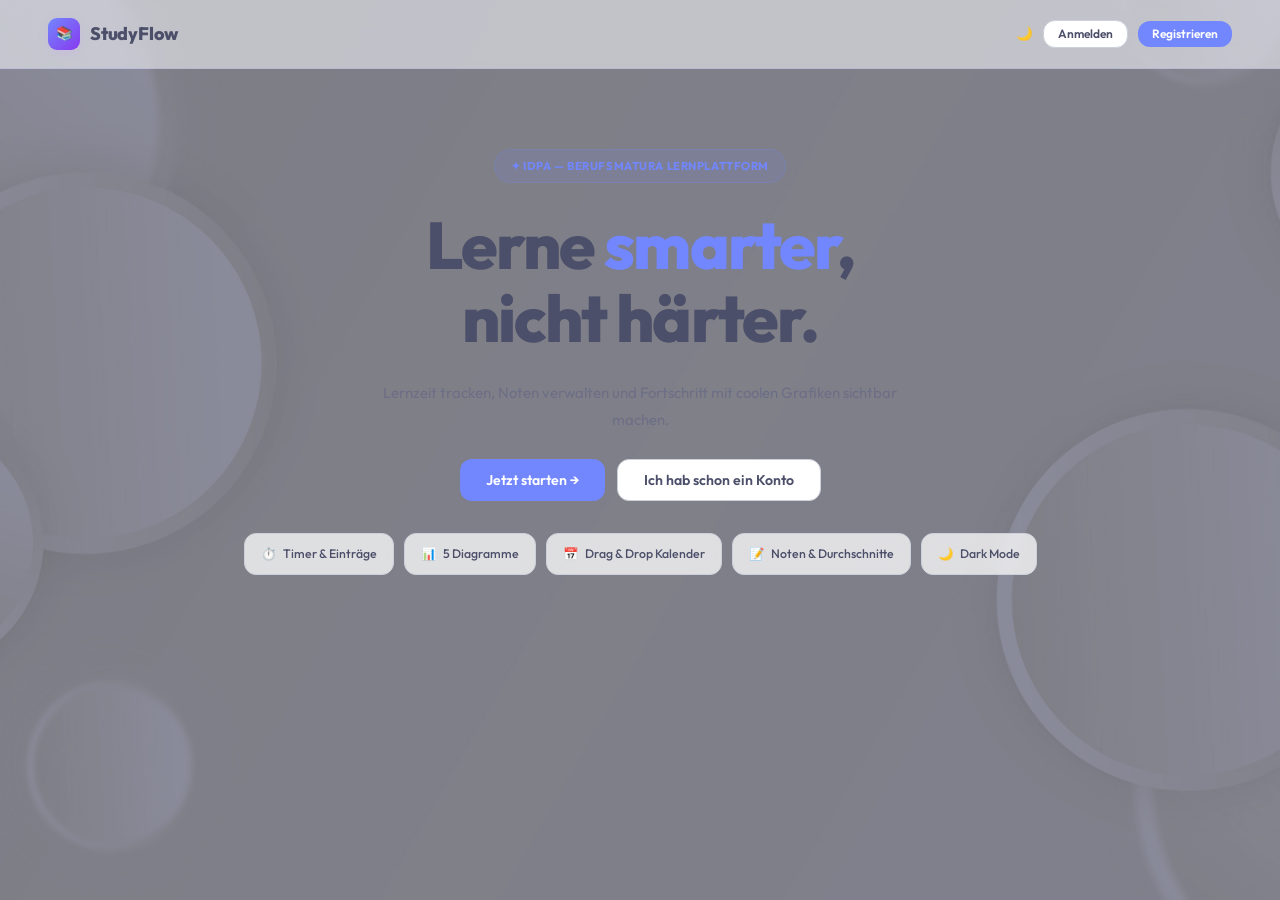
==== templates/index.html @ fdc11c42 "added new version V4" ====
<!DOCTYPE html>
<html lang="de" data-theme="light">
<head>
  <meta charset="UTF-8">
  <meta name="viewport" content="width=device-width,initial-scale=1">
  <title>StudyFlow</title>
  <link rel="preconnect" href="https://fonts.googleapis.com">
  <link href="https://fonts.googleapis.com/css2?family=Outfit:wght@300;400;500;600;700;800;900&display=swap" rel="stylesheet">
  <link rel="stylesheet" href="/static/css/style.css">
  <script src="https://cdn.jsdelivr.net/npm/chart.js@4.4.0/dist/chart.umd.min.js"></script>
</head>
<body>

<!-- ══ MODALS ═══════════════════════════════════════════════════════════════ -->
<div class="overlay" id="modal-login" onclick="closeModalOutside(event,'modal-login')">
  <div class="modal modal-sm">
    <h2>👋 Willkommen zurück</h2><p class="modal-sub">Melde dich an um weiterzumachen</p>
    <div class="fg"><label class="flbl">Benutzername</label><input class="fi" id="login-user" type="text" placeholder="admin" autocomplete="username"></div>
    <div class="fg"><label class="flbl">Passwort</label><input class="fi" id="login-pw" type="password" placeholder="••••••••" autocomplete="current-password"></div>
    <div id="login-err" class="ferr" style="display:none"></div>
    <div class="modal-foot">
      <button class="btn btn-p" onclick="doLogin()">Anmelden</button>
      <button class="btn btn-s" onclick="closeModal('login');openModal('register')">Registrieren</button>
    </div>
  </div>
</div>

<div class="overlay" id="modal-register" onclick="closeModalOutside(event,'modal-register')">
  <div class="modal modal-sm">
    <h2>🎉 Konto erstellen</h2><p class="modal-sub">Kostenlos registrieren und loslegen</p>
    <div class="fg"><label class="flbl">Benutzername *</label><input class="fi" id="reg-user" type="text" placeholder="Dein Benutzername"></div>
    <div class="fg"><label class="flbl">E-Mail (optional)</label><input class="fi" id="reg-email" type="email" placeholder="name@beispiel.ch"></div>
    <div class="fg"><label class="flbl">Passwort *</label><input class="fi" id="reg-pw" type="password" placeholder="Min. 6 Zeichen"></div>
    <div id="reg-err" class="ferr" style="display:none"></div>
    <div class="modal-foot">
      <button class="btn btn-p" onclick="doRegister()">Konto erstellen</button>
      <button class="btn btn-s" onclick="closeModal('register');openModal('login')">Anmelden</button>
    </div>
  </div>
</div>

<div class="overlay" id="modal-note" onclick="closeModalOutside(event,'modal-note')">
  <div class="modal">
    <h2 id="modal-note-title">📝 Note hinzufügen</h2><p class="modal-sub">Trage eine Note in dein Fach ein</p>
    <input type="hidden" id="note-edit-id">
    <div class="fg"><label class="flbl">Fach</label><select class="fi" id="note-fach"></select></div>
    <div class="frow">
      <div class="fg"><label class="flbl">Note</label><input class="fi" id="note-val" type="number" min="1" max="6" step="0.25" placeholder="5.5"></div>
      <div class="fg"><label class="flbl">Semester</label>
        <select class="fi" id="note-sem">
          <option value="1">Semester 1</option><option value="2">Semester 2</option>
          <option value="3">Semester 3</option><option value="4">Semester 4</option>
        </select>
      </div>
    </div>
    <div class="fg"><label class="flbl">Titel / Thema</label><input class="fi" id="note-titel" type="text" placeholder="z.B. Prüfung Vektoren"></div>
    <div class="fg"><label class="flbl">Datum</label><input class="fi" id="note-datum" type="date"></div>
    <div class="modal-foot"><button class="btn btn-p" onclick="saveNote()">Speichern</button><button class="btn btn-s" onclick="closeModal('note')">Abbrechen</button></div>
  </div>
</div>

<div class="overlay" id="modal-lernen" onclick="closeModalOutside(event,'modal-lernen')">
  <div class="modal modal-lg">
    <h2 id="lernen-modal-title">📚 Lerneintrag</h2><p class="modal-sub">Füge eine Lerneinheit hinzu</p>
    <input type="hidden" id="lernen-edit-id">
    <div class="frow">
      <div class="fg"><label class="flbl">Fach *</label><select class="fi" id="lernen-fach" onchange="loadThemenLernen()"></select></div>
      <div class="fg"><label class="flbl">Methode</label><select class="fi" id="lernen-methode"></select></div>
    </div>
    <div class="fg"><label class="flbl">Thema wählen</label>
      <select class="fi" id="lernen-thema-sel" onchange="applyThemaLernen()"><option value="">— Thema auswählen —</option></select>
    </div>
    <div class="fg"><label class="flbl">Titel *</label><input class="fi" id="lernen-titel" type="text" placeholder="Was hast du gemacht?"></div>
    <div class="fg"><label class="flbl">Beschreibung</label><textarea class="fi" id="lernen-desc" placeholder="Optionale Notizen..."></textarea></div>
    <div class="frow">
      <div class="fg"><label class="flbl">Dauer (Min) *</label><input class="fi" id="lernen-dauer" type="number" min="1" placeholder="45"></div>
      <div class="fg"><label class="flbl">Datum</label><input class="fi" id="lernen-datum" type="date"></div>
    </div>
    <div class="modal-foot"><button class="btn btn-p" onclick="saveLerneintrag()">Speichern</button><button class="btn btn-s" onclick="closeModal('lernen')">Abbrechen</button></div>
  </div>
</div>

<div class="overlay" id="modal-themen" onclick="closeModalOutside(event,'modal-themen')">
  <div class="modal">
    <h2>📋 Themen verwalten</h2><p class="modal-sub">Themen pro Fach hinzufügen und verwalten</p>
    <div class="fg"><label class="flbl">Fach</label><select class="fi" id="thema-fach" onchange="renderThemenList()"></select></div>
    <div style="display:flex;gap:8px;margin-bottom:16px">
      <input class="fi" id="thema-name" placeholder="Neues Thema..." style="flex:1" onkeydown="if(event.key==='Enter')addThema()">
      <button class="btn btn-p btn-sm" onclick="addThema()">+ Hinzufügen</button>
    </div>
    <div id="themen-list" style="max-height:260px;overflow-y:auto"></div>
    <button class="btn btn-s" style="width:100%;margin-top:14px" onclick="closeModal('themen')">Schliessen</button>
  </div>
</div>

<div class="overlay" id="modal-fach" onclick="closeModalOutside(event,'modal-fach')">
  <div class="modal modal-sm">
    <h2>🎓 Fach hinzufügen</h2><p class="modal-sub">Neues Schulfach erstellen</p>
    <div class="fg"><label class="flbl">Fachname</label><input class="fi" id="new-fach-name" type="text" placeholder="z.B. Chemie" onkeydown="if(event.key==='Enter')saveFach()"></div>
    <div class="fg"><label class="flbl">Farbe</label><div class="cdots" id="fach-cdots"></div></div>
    <div class="modal-foot"><button class="btn btn-p" onclick="saveFach()">Hinzufügen</button><button class="btn btn-s" onclick="closeModal('fach')">Abbrechen</button></div>
  </div>
</div>

<div class="overlay" id="modal-methode" onclick="closeModalOutside(event,'modal-methode')">
  <div class="modal modal-lg">
    <h2>⚡ Eigene Methode</h2><p class="modal-sub">Füge deine persönliche Lernmethode hinzu</p>
    <div class="fg"><label class="flbl">Name</label><input class="fi" id="m-name" type="text" placeholder="z.B. Visualisierung"></div>
    <div class="fg">
      <label class="flbl">Icon auswählen</label>
      <div id="m-icon-grid" style="display:grid;grid-template-columns:repeat(8,1fr);gap:6px;margin-top:4px"></div>
      <input type="hidden" id="m-icon" value="💡">
    </div>
    <div class="fg"><label class="flbl">Beschreibung</label><textarea class="fi" id="m-desc" placeholder="Wie funktioniert diese Methode?"></textarea></div>
    <div class="fg"><label class="flbl">Empfehlung (Fächer)</label><input class="fi" id="m-empf" type="text" placeholder="z.B. Biologie, Geschichte"></div>
    <div class="modal-foot"><button class="btn btn-p" onclick="saveMethode()">Speichern</button><button class="btn btn-s" onclick="closeModal('methode')">Abbrechen</button></div>
  </div>
</div>

<div class="overlay" id="modal-event" onclick="closeModalOutside(event,'modal-event')">
  <div class="modal">
    <h2>📅 Termin planen</h2><p class="modal-sub">Plane eine Lerneinheit im Kalender</p>
    <div class="fg"><label class="flbl">Titel</label><input class="fi" id="event-titel" placeholder="z.B. Mathe lernen" onkeydown="if(event.key==='Enter')saveEvent()"></div>
    <div class="fg"><label class="flbl">Fach</label><select class="fi" id="event-fach"></select></div>
    <div class="frow">
      <div class="fg"><label class="flbl">Datum</label><input class="fi" id="event-datum" type="date"></div>
      <div class="fg"><label class="flbl">Uhrzeit</label><input class="fi" id="event-start" type="time"></div>
    </div>
    <div class="modal-foot"><button class="btn btn-p" onclick="saveEvent()">Planen</button><button class="btn btn-s" onclick="closeModal('event')">Abbrechen</button></div>
  </div>
</div>

<!-- Modal: Termin Detail / Löschen -->
<div class="overlay" id="modal-event-detail" onclick="closeModalOutside(event,'modal-event-detail')">
  <div class="modal modal-sm">
    <h2 id="ev-detail-title">📅 Termin</h2>
    <p class="modal-sub" id="ev-detail-info">–</p>
    <div class="modal-foot">
      <button class="btn btn-danger" onclick="delEventFromDetail()">🗑️ Löschen</button>
      <button class="btn btn-s" onclick="closeModal('event-detail')">Schliessen</button>
    </div>
  </div>
</div>

<!-- ══ LANDING ════════════════════════════════════════════════════════════════ -->
<div id="landing" style="display:flex">
  <nav class="land-nav">
    <div class="land-logo"><div class="logo-mark">📚</div>StudyFlow</div>
    <div class="land-actions">
      <button class="theme-btn" id="land-theme-btn" onclick="toggleTheme()">🌙</button>
      <button class="btn btn-s btn-sm" onclick="openModal('login')">Anmelden</button>
      <button class="btn btn-p btn-sm" onclick="openModal('register')">Registrieren</button>
    </div>
  </nav>
  <div class="hero">
    <div class="hero-eyebrow">✦ IDPA — Berufsmatura Lernplattform</div>
    <h1>Lerne <em>smarter</em>,<br>nicht härter.</h1>
    <p>Lernzeit tracken, Noten verwalten und Fortschritt mit coolen Grafiken sichtbar machen.</p>
    <div class="hero-btns">
      <button class="btn btn-p btn-lg" onclick="openModal('register')">Jetzt starten →</button>
      <button class="btn btn-s btn-lg" onclick="openModal('login')">Ich hab schon ein Konto</button>
    </div>
    <div class="feat-strip">
      <div class="feat-chip"><span>⏱️</span> Timer & Einträge</div>
      <div class="feat-chip"><span>📊</span> 5 Diagramme</div>
      <div class="feat-chip"><span>📅</span> Drag & Drop Kalender</div>
      <div class="feat-chip"><span>📝</span> Noten & Durchschnitte</div>
      <div class="feat-chip"><span>🌙</span> Dark Mode</div>
    </div>
  </div>
</div>

<!-- ══ APP ════════════════════════════════════════════════════════════════════ -->
<div id="app" style="display:none">
  <aside class="sidebar" id="sidebar">
    <div class="sidebar-inner">
      <div class="sidebar-logo"><div class="logo-mark">📚</div>StudyFlow</div>
      <nav class="sidebar-nav">
        <div class="nav-section-label">Haupt</div>
        <a class="nav-item" id="nv-dashboard" onclick="showPage('dashboard')"><div class="nav-icon">🏠</div>Übersicht</a>
        <a class="nav-item" id="nv-noten"     onclick="showPage('noten')"><div class="nav-icon">📝</div>Noten</a>
        <a class="nav-item" id="nv-lernen"    onclick="showPage('lernen')"><div class="nav-icon">⏱️</div>Lernen</a>
        <a class="nav-item" id="nv-kalender"  onclick="showPage('kalender')"><div class="nav-icon">📅</div>Planung</a>
        <div class="nav-section-label">Analyse</div>
        <a class="nav-item" id="nv-statistiken" onclick="showPage('statistiken')"><div class="nav-icon">📊</div>Statistiken</a>
        <a class="nav-item" id="nv-methoden"    onclick="showPage('methoden')"><div class="nav-icon">⚡</div>Lernmethoden</a>
        <div class="nav-section-label">Konto</div>
        <a class="nav-item" id="nv-einstellungen" onclick="showPage('einstellungen')"><div class="nav-icon">⚙️</div>Einstellungen</a>
      </nav>
      <div class="sidebar-footer">
        <div class="user-pill">
          <div class="user-av" id="sidebar-uav">A</div>
          <div><div class="user-name" id="sidebar-uname">Benutzer</div><div class="user-sub">Eingeloggt</div></div>
        </div>
        <a class="nav-item" onclick="doLogout()" style="cursor:pointer"><div class="nav-icon">👋</div>Abmelden</a>
      </div>
    </div>
  </aside>

  <main class="main-content">
    <div class="topbar">
      <div class="topbar-left">
        <button class="burger" onclick="toggleSidebar()"><span></span><span></span><span></span></button>
        <h1 class="topbar-title" id="topbar-title">Übersicht</h1>
      </div>
      <div class="topbar-right" id="topbar-actions"></div>
    </div>

    <!-- ── DASHBOARD ── -->
    <div class="page page-content" id="page-dashboard">
      <div class="grid-4" id="dash-stats" style="margin-bottom:24px">
        <div class="stat-card"><div class="stat-icon">⏱️</div><div class="stat-label">Lernzeit diese Woche</div><div class="stat-val">0h</div><div class="stat-sub">0 Minuten total</div></div>
        <div class="stat-card"><div class="stat-icon">🎓</div><div class="stat-label">Aktive Fächer</div><div class="stat-val">0</div><div class="stat-sub">Schuljahr 2025</div></div>
        <div class="stat-card"><div class="stat-icon">📝</div><div class="stat-label">Letzte Note</div><div class="stat-val">–</div><div class="stat-sub">Noch keine Noten</div></div>
        <div class="stat-card"><div class="stat-icon">⭐</div><div class="stat-label">Gesamtdurchschnitt</div><div class="stat-val">–</div><div class="stat-sub">Über alle Fächer</div></div>
      </div>
      <div class="grid-2" style="margin-bottom:24px">
        <div class="chart-card"><div class="chart-title">📚 Lernzeit pro Fach</div><div class="chart-sub">Gesamte Lernzeit in Stunden</div><div class="chart-wrap"><canvas id="ch-dash-fach"></canvas></div></div>
        <div class="chart-card"><div class="chart-title">📊 Notendurchschnitte</div><div class="chart-sub">Alle Fächer im Überblick</div><div class="chart-wrap"><canvas id="ch-dash-noten"></canvas></div></div>
      </div>
      <div class="sec-head">
        <div><div class="sec-title">Letzte Lerneinträge</div><div class="sec-sub">Deine letzten 5 Einträge</div></div>
        <button class="btn btn-s btn-sm" onclick="showPage('lernen')">Alle anzeigen →</button>
      </div>
      <div id="dash-eintraege"></div>
    </div>

    <!-- ── NOTEN ── -->
    <div class="page page-content" id="page-noten" style="display:none">
      <div id="noten-list"></div>
    </div>

    <!-- ── LERNEN ── -->
    <div class="page page-content" id="page-lernen" style="display:none">
      <div class="grid-2" style="margin-bottom:28px">
        <div>
          <div class="sec-title" style="margin-bottom:14px">⏱️ Lern-Timer</div>
          <div class="timer-card">
            <div class="timer-lbl">Aktuelle Sitzung</div>
            <div class="timer-ring-wrap">
              <svg width="190" height="190" viewBox="0 0 190 190"><circle class="ring-bg" cx="95" cy="95" r="80" stroke-width="10"/><circle class="ring-fill" id="ring-fill" cx="95" cy="95" r="80" stroke-width="10" stroke-dasharray="502.65" stroke-dashoffset="502.65"/></svg>
              <div class="timer-center"><div class="timer-time" id="timer-display">00:00:00</div><div class="timer-state" id="timer-state-lbl">Bereit</div></div>
            </div>
            <div class="timer-fach-lbl" id="timer-fach-lbl">Kein Fach gewählt</div>
            <div class="timer-btns">
              <button class="tbtn tbtn-start" id="timer-startstop" onclick="toggleTimer()">▶ Starten</button>
              <button class="tbtn tbtn-save" onclick="saveTimerEntry()">💾 Speichern</button>
              <button class="tbtn tbtn-reset" onclick="resetTimer()">↺ Reset</button>
            </div>
          </div>
          <div style="margin-top:14px">
            <div class="fg"><label class="flbl">Fach für Timer</label><select class="fi" id="timer-fach" onchange="updateTimerFachLabel()"></select></div>
          </div>
        </div>
        <div>
          <div class="sec-title" style="margin-bottom:14px">📝 Schnelleintrag</div>
          <div class="card" style="padding:22px">
            <div class="fg"><label class="flbl">Fach *</label><select class="fi" id="quick-fach" onchange="loadThemenQuick()"></select></div>
            <div class="fg"><label class="flbl">Thema</label><select class="fi" id="quick-thema" onchange="applyThemaQuick()"><option value="">— Thema auswählen —</option></select></div>
            <div class="fg"><label class="flbl">Titel *</label><input class="fi" id="quick-titel" placeholder="Was hast du gelernt?"></div>
            <div class="frow">
              <div class="fg"><label class="flbl">Minuten *</label><input class="fi" id="quick-dauer" type="number" min="1" placeholder="45"></div>
              <div class="fg"><label class="flbl">Datum</label><input class="fi" id="quick-datum" type="date"></div>
            </div>
            <button class="btn btn-p" style="width:100%" onclick="quickSave()">✓ Eintrag speichern</button>
          </div>
        </div>
      </div>
      <div class="sec-head">
        <div><div class="sec-title">Alle Lerneinträge</div><div class="sec-sub" id="lernen-count"></div></div>
      </div>
      <div id="lernen-list"></div>
    </div>

    <!-- ── KALENDER ── -->
    <div class="page page-content" id="page-kalender" style="display:none">
      <div class="cal-wrap">
        <div class="cal-nav">
          <div class="cal-nav-l">
            <button class="btn btn-s btn-sm" style="padding:7px 10px" onclick="calPrev()">◀</button>
            <button class="btn btn-s btn-sm" style="padding:7px 10px" onclick="calNext()">▶</button>
            <button class="btn btn-s btn-sm" onclick="calToday()">Heute</button>
          </div>
          <div class="cal-title" id="cal-title">–</div>
          <div class="cal-nav-r">
            <div class="view-toggle">
              <button class="view-btn active" id="vbtn-monat" onclick="setCalView('monat')">Monat</button>
              <button class="view-btn" id="vbtn-woche" onclick="setCalView('woche')">Woche</button>
            </div>
          </div>
        </div>
        <div class="cal-head">
          <div class="cal-dow">Mo</div><div class="cal-dow">Di</div><div class="cal-dow">Mi</div>
          <div class="cal-dow">Do</div><div class="cal-dow">Fr</div><div class="cal-dow">Sa</div><div class="cal-dow">So</div>
        </div>
        <div class="cal-body" id="cal-body"></div>
      </div>
      <div style="margin-top:24px">
        <div class="sec-head"><div><div class="sec-title">📌 Kommende Termine</div><div class="sec-sub">Geplante Lerneinheiten</div></div></div>
        <div id="upcoming-events"></div>
      </div>
    </div>

    <!-- ── STATISTIKEN ── -->
    <div class="page page-content" id="page-statistiken" style="display:none">
      <div class="grid-2" style="margin-bottom:20px">
        <div class="chart-card"><div class="chart-title">📚 Lernzeit pro Fach</div><div class="chart-sub">Gesamte Stunden je Fach</div><div class="chart-wrap chart-wrap-lg"><canvas id="ch-stat-fach"></canvas></div></div>
        <div class="chart-card"><div class="chart-title">⚡ Lernzeit pro Methode</div><div class="chart-sub">Welche Methode nutzt du am meisten?</div><div class="chart-wrap"><canvas id="ch-stat-meth"></canvas></div></div>
      </div>
      <div class="grid-2" style="margin-bottom:20px">
        <div class="chart-card"><div class="chart-title">📈 Note vs. Lernmethode</div><div class="chart-sub">Welche Methode bringt die besten Noten?</div><div class="chart-wrap"><canvas id="ch-note-meth"></canvas></div></div>
        <div class="chart-card"><div class="chart-title">🗓️ Lernverlauf (30 Tage)</div><div class="chart-sub">Tägliche Lernminuten</div><div class="chart-wrap chart-wrap-lg"><canvas id="ch-verlauf"></canvas></div></div>
      </div>
      <div class="chart-card"><div class="chart-title">🎯 Lernzeit & Noten Radar</div><div class="chart-sub">Vergleich aller Fächer auf einen Blick</div><div class="chart-wrap chart-wrap-lg" style="max-width:520px;margin:0 auto"><canvas id="ch-radar"></canvas></div></div>
    </div>

    <!-- ── METHODEN ── -->
    <div class="page page-content" id="page-methoden" style="display:none">
      <div class="grid-auto" id="methoden-grid"></div>
    </div>

    <!-- ── EINSTELLUNGEN ── -->
    <div class="page page-content" id="page-einstellungen" style="display:none">
      <div class="settings-wrap">
        <div class="settings-sec">
          <div class="settings-sec-lbl">Profil</div>
          <div class="settings-row">
            <div style="display:flex;align-items:center;gap:16px">
              <div style="position:relative">
                <div id="profile-pic" style="width:64px;height:64px;border-radius:16px;background:linear-gradient(135deg,var(--accent),#7c3aed);display:flex;align-items:center;justify-content:center;font-size:1.6rem;font-weight:800;color:#fff;overflow:hidden;cursor:pointer;flex-shrink:0" onclick="document.getElementById('pic-input').click()">
                  <span id="profile-initials">?</span>
                  <img id="profile-img" style="display:none;width:100%;height:100%;object-fit:cover;position:absolute;inset:0" src="">
                </div>
                <input type="file" id="pic-input" accept="image/*" style="display:none" onchange="uploadProfilePic(event)">
                <div style="position:absolute;bottom:-4px;right:-4px;width:20px;height:20px;border-radius:50%;background:var(--accent);display:flex;align-items:center;justify-content:center;font-size:.65rem;color:#fff;cursor:pointer;border:2px solid var(--surface)" onclick="document.getElementById('pic-input').click()">✎</div>
              </div>
              <div><div class="settings-lbl" id="settings-uname">–</div><div class="settings-sub">Klicke auf das Bild um es zu ändern</div></div>
            </div>
            <button class="btn btn-s btn-xs" onclick="removeProfilePic()">Entfernen</button>
          </div>
        </div>
        <div class="settings-sec">
          <div class="settings-sec-lbl">Darstellung</div>
          <div class="settings-row">
            <div><div class="settings-lbl">Dark Mode</div><div class="settings-sub">Dunkles Design aktivieren</div></div>
            <label class="toggle"><input type="checkbox" id="toggle-dark" onchange="toggleTheme()"><span class="toggle-slider"></span></label>
          </div>
        </div>
        <div class="settings-sec">
          <div class="settings-sec-lbl">Fächer verwalten</div>
          <div id="settings-faecher"></div>
          <button class="btn btn-s btn-sm" style="margin-top:10px" onclick="openAddFach()">+ Neues Fach hinzufügen</button>
        </div>
        <div class="settings-sec">
          <div class="settings-sec-lbl">Themen verwalten</div>
          <div style="display:flex;gap:8px;margin-bottom:12px">
            <select class="fi" id="settings-thema-fach" onchange="renderSettingsThemen()" style="flex:1;padding:8px 12px"></select>
          </div>
          <div id="settings-themen" style="margin-bottom:12px"></div>
          <div style="display:flex;gap:8px">
            <input class="fi" id="settings-thema-new" placeholder="Neues Thema..." style="flex:1;padding:8px 12px" onkeydown="if(event.key==='Enter')settingsAddThema()">
            <button class="btn btn-p btn-sm" onclick="settingsAddThema()">+ Hinzufügen</button>
          </div>
        </div>
        <div class="settings-sec">
          <div class="settings-sec-lbl">Konto</div>
          <div class="settings-row">
            <div><div class="settings-lbl">Abmelden</div><div class="settings-sub">Von diesem Gerät abmelden</div></div>
            <button class="btn btn-danger btn-sm" onclick="doLogout()">Abmelden</button>
          </div>
        </div>
      </div>
    </div>

  </main>
</div>

<div class="toast-wrap" id="toast-wrap"></div>

<script>
/* ═══════════════════════════════════════════════════════
   StudyFlow v3 — Inline SPA JavaScript
═══════════════════════════════════════════════════════ */

const SF = {
  user: null, faecher: [], noten: [], methoden: [],
  eintraege: [], themen: [], kalender: [],
  charts: {}, selColor: '#EF4444', curPage: 'dashboard',
};

const PAGE_TITLES = { dashboard:'Übersicht', noten:'Noten', lernen:'Lernen', kalender:'Planung', statistiken:'Statistiken', methoden:'Lernmethoden', einstellungen:'Einstellungen' };
const PAGE_ACTIONS = {
  noten: `<button class="btn btn-s btn-sm" onclick="openAddFach()">+ Fach</button><button class="btn btn-p btn-sm" onclick="openAddNote()">+ Note</button>`,
  lernen: `<button class="btn btn-s btn-sm" onclick="openThemenModal()">📋 Themen</button><button class="btn btn-p btn-sm" onclick="openAddLernen()">+ Eintrag</button>`,
  kalender: `<button class="btn btn-p btn-sm" onclick="openAddEvent()">+ Termin</button>`,
  methoden: `<button class="btn btn-p btn-sm" onclick="openMethodeModal()">+ Eigene Methode</button>`,
};

/* ── API ──────────────────────────────────────────────── */
async function api(method, path, data) {
  const o = { method, credentials:'include', headers:{'Content-Type':'application/json'} };
  if (data) o.body = JSON.stringify(data);
  try { const r = await fetch('/api'+path, o); return r.json(); } catch { return {}; }
}

/* ── INIT ─────────────────────────────────────────────── */
async function init() {
  applyTheme();
  buildColorDots();
  document.getElementById('login-pw').addEventListener('keydown', e => { if(e.key==='Enter') doLogin(); });
  document.getElementById('reg-pw').addEventListener('keydown', e => { if(e.key==='Enter') doRegister(); });

  const me = await api('GET', '/me');
  if (!me.logged_in) {
    showLanding();
  } else {
    SF.user = me;
    setUserUI();
    await loadAll();
    showApp();
    showPage('dashboard');
  }
}

function showLanding() {
  document.getElementById('landing').style.display = 'flex';
  document.getElementById('app').style.display = 'none';
}
function showApp() {
  document.getElementById('landing').style.display = 'none';
  document.getElementById('app').style.display = 'flex';
}
function setUserUI() {
  const u = SF.user?.username || '';
  const savedPic = localStorage.getItem('sf-pic');
  const av = document.getElementById('sidebar-uav');
  if (av) { av.innerHTML = savedPic ? `<img src="${savedPic}" style="width:100%;height:100%;object-fit:cover;border-radius:9px">` : u[0]?.toUpperCase() || '?'; }
  const un = document.getElementById('sidebar-uname'); if(un) un.textContent = u;
  const su = document.getElementById('settings-uname'); if(su) su.textContent = u;
  const pi = document.getElementById('profile-initials'); if(pi) pi.textContent = u[0]?.toUpperCase() || '?';
  const pimg = document.getElementById('profile-img');
  if (pimg && savedPic) { pimg.src = savedPic; pimg.style.display = 'block'; if(pi) pi.style.display = 'none'; }
  const td = document.getElementById('toggle-dark'); if(td) td.checked = localStorage.getItem('sf-dark')==='1';
}

async function loadAll() {
  const [f,n,m,l,t,k] = await Promise.all([
    api('GET','/faecher'), api('GET','/noten'), api('GET','/lernmethoden'),
    api('GET','/lerneintraege'), api('GET','/themen'), api('GET','/kalender')
  ]);
  SF.faecher   = Array.isArray(f)?f:[];
  SF.noten     = Array.isArray(n)?n:[];
  SF.methoden  = Array.isArray(m)?m:[];
  SF.eintraege = Array.isArray(l)?l:[];
  SF.themen    = Array.isArray(t)?t:[];
  SF.kalender  = Array.isArray(k)?k:[];
  fillFachDrops(); fillMethodeDrops();
  fillSettingsThemaFach();
}

/* ── LOGIN / REGISTER / LOGOUT ────────────────────────── */
async function doLogin() {
  const u = document.getElementById('login-user').value.trim();
  const p = document.getElementById('login-pw').value;
  const err = document.getElementById('login-err');
  if (!u||!p) { showErr(err,'Bitte beide Felder ausfüllen'); return; }
  const r = await api('POST', '/login', {username:u, password:p});
  if (r.success) {
    document.getElementById('login-user').value = '';
    document.getElementById('login-pw').value = '';
    if(err) err.style.display='none';
    SF.user = r;
    setUserUI();
    await loadAll();
    closeModal('login');
    showApp();
    showPage('dashboard');
    toast('👋 Willkommen zurück, '+u+'!', 'ok');
  } else { showErr(err, r.message||'Login fehlgeschlagen'); }
}

async function doRegister() {
  const u = document.getElementById('reg-user').value.trim();
  const e = document.getElementById('reg-email').value.trim();
  const p = document.getElementById('reg-pw').value;
  const err = document.getElementById('reg-err');
  if (!u||!p) { showErr(err,'Benutzername und Passwort erforderlich'); return; }
  if (p.length<6) { showErr(err,'Passwort muss mind. 6 Zeichen haben'); return; }
  const r = await api('POST', '/register', {username:u, email:e, password:p});
  if (r.success) {
    ['reg-user','reg-email','reg-pw'].forEach(id=>document.getElementById(id).value='');
    if(err) err.style.display='none';
    SF.user = r;
    setUserUI();
    await loadAll();
    closeModal('register');
    showApp();
    showPage('dashboard');
    toast('🎉 Willkommen, '+u+'! Deine Fächer sind bereit.', 'ok');
  } else { showErr(err, r.message||'Registrierung fehlgeschlagen'); }
}

async function doLogout() {
  await api('POST','/logout');
  SF.user=null; SF.faecher=[]; SF.noten=[]; SF.methoden=[];
  SF.eintraege=[]; SF.themen=[]; SF.kalender=[];
  Object.values(SF.charts).forEach(c=>{try{c.destroy();}catch{}});
  SF.charts={};
  showLanding();
}

/* ── PAGE NAVIGATION ──────────────────────────────────── */
function showPage(name) {
  document.querySelectorAll('.page').forEach(p => p.style.display='none');
  document.querySelectorAll('.nav-item').forEach(n => n.classList.remove('active'));
  const pg = document.getElementById('page-'+name);
  if (pg) pg.style.display='block';
  const nv = document.getElementById('nv-'+name);
  if (nv) nv.classList.add('active');
  document.getElementById('topbar-title').textContent = PAGE_TITLES[name]||name;
  const actions = document.getElementById('topbar-actions');
  actions.innerHTML = (PAGE_ACTIONS[name]||'') + '<button class="theme-btn" id="theme-btn" onclick="toggleTheme()">🌙</button>';
  applyTheme();
  SF.curPage = name;
  if (window.innerWidth<=900) closeSidebar();
  const renders = {
    dashboard: renderDashboard,
    noten: renderNoten,
    lernen: () => { renderLernen(); setTodayDates(); fillFachDrops(); fillMethodeDrops(); },
    kalender: () => { renderKalender(); },
    statistiken: renderStatistiken,
    methoden: renderMethoden,
    einstellungen: renderSettingsPage,
  };
  if (renders[name]) renders[name]();
}

/* ── THEME ────────────────────────────────────────────── */
function applyTheme() {
  const dark = localStorage.getItem('sf-dark')==='1';
  document.documentElement.setAttribute('data-theme', dark?'dark':'light');
  document.querySelectorAll('.theme-btn').forEach(b=>b.textContent=dark?'☀️':'🌙');
  const td = document.getElementById('toggle-dark'); if(td) td.checked=dark;
}
function toggleTheme() {
  const dark = localStorage.getItem('sf-dark')==='1';
  localStorage.setItem('sf-dark', dark?'0':'1');
  applyTheme();
  Object.values(SF.charts).forEach(c=>{try{c.destroy();}catch{}});
  SF.charts={};
  const renders={statistiken:renderStatistiken,dashboard:renderDashboard};
  if(renders[SF.curPage]) renders[SF.curPage]();
}

function toggleSidebar() { document.getElementById('sidebar').classList.toggle('open'); }
function closeSidebar() { document.getElementById('sidebar').classList.remove('open'); }

/* ── MODAL ────────────────────────────────────────────── */
function openModal(name) {
  const el = document.getElementById('modal-'+name);
  if (el) { el.classList.add('open'); setTimeout(()=>el.querySelector('input,select,textarea')?.focus(),100); }
}
function closeModal(name) {
  const el = document.getElementById('modal-'+name); if(el) el.classList.remove('open');
}
function closeModalOutside(e, name) { if(e.target===document.getElementById('modal-'+name)) closeModal(name); }

/* ── TOAST ────────────────────────────────────────────── */
function toast(msg, type='ok') {
  const w = document.getElementById('toast-wrap');
  const t = document.createElement('div'); t.className='toast '+type; t.textContent=msg;
  w.appendChild(t); setTimeout(()=>t.remove(),3200);
}

/* ── HELPERS ──────────────────────────────────────────── */
function showErr(el,msg){if(el){el.style.display='block';el.textContent=msg;}}
function fmtDate(d){if(!d)return'–';const p=d.split('-');return p[2]+'.'+p[1]+'.'+p[0];}
function fmtMin(m){if(!m)return'0 Min.';if(m<60)return m+' Min.';return Math.floor(m/60)+'h '+(m%60?(m%60)+'m':'');}
function getCS(v){return getComputedStyle(document.documentElement).getPropertyValue(v).trim();}
function setTodayDates(){const t=new Date().toISOString().split('T')[0];['note-datum','lernen-datum','quick-datum','event-datum'].forEach(id=>{const el=document.getElementById(id);if(el)el.value=t;});}
function destroyChart(id){if(SF.charts[id]){try{SF.charts[id].destroy();}catch{}delete SF.charts[id];}}
function emptyHTML(icon,title,sub){return`<div class="empty"><div class="empty-icon">${icon}</div><h3>${title}</h3><p>${sub}</p></div>`;}

function entryHTML(e, showActions) {
  const fach = SF.faecher.find(f=>f.id===e.fach_id)||{};
  const fname = e.fach_name||fach.name||'Unbekannt';
  const ffarbe = e.fach_farbe||fach.farbe||'#999';
  const meth = SF.methoden.find(m=>m.id===e.methode_id);
  const actions = showActions?`<div class="entry-actions"><button class="btn-icon" onclick="openEditLernen(${e.id})">✏️</button><button class="btn-icon" onclick="delEintrag(${e.id})">🗑️</button></div>`:'';
  return `<div class="entry-item"><div class="entry-dot" style="background:${ffarbe}"></div><div class="entry-info"><div class="entry-title">${e.titel}</div><div class="entry-meta">${fname} · ${fmtDate(e.datum)}${meth?' · '+meth.name:''}</div></div><div class="entry-dur">${fmtMin(e.dauer_minuten)}</div>${actions}</div>`;
}

/* ── CHART HELPERS ────────────────────────────────────── */
function chScale(){return{ticks:{color:getCS('--text2'),font:{family:'Outfit',weight:'600',size:11}},grid:{color:getCS('--border')}};}
function chOpts(label){return{responsive:true,plugins:{legend:{display:false},tooltip:{bodyFont:{family:'Outfit'},titleFont:{family:'Outfit',weight:'700'}}},scales:{x:chScale(),y:chScale()}};}

/* ── DROPDOWNS ────────────────────────────────────────── */
function fillFachDrops() {
  const opts = SF.faecher.map(f=>`<option value="${f.id}">${f.name}</option>`).join('');
  ['note-fach','lernen-fach','quick-fach','thema-fach','timer-fach'].forEach(id=>{
    const el=document.getElementById(id); if(el) el.innerHTML=opts||'<option value="">— Kein Fach —</option>';
  });
  const ef=document.getElementById('event-fach');
  if(ef) ef.innerHTML='<option value="">Kein Fach</option>'+opts;
}
function fillMethodeDrops(){
  const el=document.getElementById('lernen-methode');
  if(el) el.innerHTML='<option value="">— Methode —</option>'+SF.methoden.map(m=>`<option value="${m.id}">${m.name}</option>`).join('');
}
function fillSettingsThemaFach(){
  const sel=document.getElementById('settings-thema-fach');
  if(!sel||!SF.faecher.length) return;
  sel.innerHTML=SF.faecher.map(f=>`<option value="${f.id}">${f.name}</option>`).join('');
  renderSettingsThemen();
}

/* ── FACH ─────────────────────────────────────────────── */
const PRESET_COLORS=['#EF4444','#3B82F6','#10B981','#F59E0B','#8B5CF6','#EC4899','#06B6D4','#84CC16','#F97316','#6366F1'];
function buildColorDots(){
  const el=document.getElementById('fach-cdots'); if(!el) return;
  el.innerHTML=PRESET_COLORS.map(c=>`<div class="cdot${c===SF.selColor?' sel':''}" style="background:${c}" onclick="selColor('${c}')"></div>`).join('');
}
function selColor(c){
  SF.selColor=c;
  document.querySelectorAll('.cdot').forEach(d=>{
    const bg=d.style.backgroundColor;
    const hex=PRESET_COLORS.find(x=>{const tmp=document.createElement('div');tmp.style.background=x;document.body.appendChild(tmp);const res=getComputedStyle(tmp).backgroundColor;document.body.removeChild(tmp);return res===bg;});
    d.classList.toggle('sel',hex===c||d.style.background===c);
  });
}
function openAddFach(){buildColorDots();document.getElementById('new-fach-name').value='';openModal('fach');}
async function saveFach(){
  const name=document.getElementById('new-fach-name').value.trim();
  if(!name){toast('Bitte Fachname eingeben','err');return;}
  const r=await api('POST','/faecher',{name,farbe:SF.selColor});
  if(r.id){
    SF.faecher.push(r);fillFachDrops();fillSettingsThemaFach();
    document.getElementById('new-fach-name').value='';
    closeModal('fach');toast('✅ Fach "'+name+'" hinzugefügt','ok');
    if(SF.curPage==='noten') renderNoten();
    if(SF.curPage==='einstellungen') renderSettingsFaecher();
  }
}
async function delFach(fid){
  if(!confirm('Fach und alle zugehörigen Daten löschen?')) return;
  await api('DELETE','/faecher/'+fid);
  SF.faecher=SF.faecher.filter(f=>f.id!==fid);
  SF.noten=SF.noten.filter(n=>n.fach_id!==fid);
  SF.eintraege=SF.eintraege.filter(e=>e.fach_id!==fid);
  fillFachDrops();fillSettingsThemaFach();
  toast('Fach gelöscht','ok');
  if(SF.curPage==='noten') renderNoten();
  if(SF.curPage==='einstellungen') renderSettingsFaecher();
}

/* ── NOTEN ────────────────────────────────────────────── */
function renderNoten(){
  const el=document.getElementById('noten-list'); if(!el) return;
  if(!SF.faecher.length){el.innerHTML=emptyHTML('🎓','Keine Fächer','Gehe zu Einstellungen und füge dein erstes Fach hinzu.');return;}
  el.innerHTML=SF.faecher.map(fach=>{
    const fn=SF.noten.filter(n=>n.fach_id===fach.id);
    const avg=fn.length?(fn.reduce((s,n)=>s+n.note,0)/fn.length).toFixed(2):null;
    const ac=!avg?'avg-none':+avg>=5?'avg-good':+avg>=4?'avg-ok':'avg-bad';
    const rows=fn.length
      ?fn.map(n=>{const nc=n.note>=5?'nb-good':n.note>=4?'nb-ok':'nb-bad';return`<tr><td><div class="nb ${nc}">${n.note}</div></td><td>${n.titel||'–'}</td><td>${fmtDate(n.datum)}</td><td><span class="chip">Sem. ${n.semester||1}</span></td><td><div style="display:flex;gap:4px;justify-content:flex-end"><button class="btn-icon" onclick="openEditNote(${n.id})">✏️</button><button class="btn-icon" onclick="delNote(${n.id})">🗑️</button></div></td></tr>`;}).join('')
      :`<tr><td colspan="5" style="text-align:center;padding:28px 20px"><div style="color:var(--text3);font-size:.84rem">Noch keine Noten</div><button class="btn btn-p btn-sm" style="margin-top:10px" onclick="openAddNoteForFach(${fach.id})">+ Erste Note</button></td></tr>`;
    return`<div class="fach-card" id="fc-${fach.id}"><div class="fach-hd" onclick="toggleFach(${fach.id})"><div class="fach-hd-l"><div class="fach-bar" style="background:${fach.farbe}"></div><div><div class="fach-name">${fach.name}</div><div class="fach-cnt">${fn.length} Note${fn.length!==1?'n':''}</div></div><div class="avg ${ac}">⌀ ${avg||'–'}</div></div><span class="fach-chev">▶</span></div><div class="fach-body"><table class="notes-tbl"><thead><tr><th>Note</th><th>Titel</th><th>Datum</th><th>Semester</th><th style="text-align:right">Aktionen</th></tr></thead><tbody>${rows}</tbody></table><div class="fach-foot"><button class="btn btn-p btn-sm" onclick="openAddNoteForFach(${fach.id})">+ Note hinzufügen</button></div></div></div>`;
  }).join('');
}
function toggleFach(id){document.getElementById('fc-'+id)?.classList.toggle('open');}
function openAddNote(){document.getElementById('note-edit-id').value='';document.getElementById('modal-note-title').textContent='📝 Note hinzufügen';['note-val','note-titel'].forEach(id=>document.getElementById(id).value='');document.getElementById('note-datum').value=new Date().toISOString().split('T')[0];openModal('note');}
function openAddNoteForFach(fid){openAddNote();document.getElementById('note-fach').value=fid;}
function openEditNote(nid){
  const n=SF.noten.find(x=>x.id===nid); if(!n) return;
  document.getElementById('note-edit-id').value=nid;
  document.getElementById('modal-note-title').textContent='✏️ Note bearbeiten';
  document.getElementById('note-fach').value=n.fach_id;
  document.getElementById('note-val').value=n.note;
  document.getElementById('note-sem').value=n.semester||1;
  document.getElementById('note-titel').value=n.titel||'';
  document.getElementById('note-datum').value=n.datum;
  openModal('note');
}
async function saveNote(){
  const fid=+document.getElementById('note-fach').value;
  const val=+document.getElementById('note-val').value;
  const sem=document.getElementById('note-sem').value;
  const titel=document.getElementById('note-titel').value.trim();
  const datum=document.getElementById('note-datum').value;
  const eid=document.getElementById('note-edit-id').value;
  if(!fid||!val||!datum){toast('Fach, Note und Datum erforderlich','err');return;}
  if(val<1||val>6){toast('Note muss zwischen 1 und 6 sein','err');return;}
  let r;
  if(eid){r=await api('PUT','/noten/'+eid,{fach_id:fid,note:val,semester:sem,titel,datum});if(r.id)SF.noten=SF.noten.map(n=>n.id===+eid?r:n);}
  else{r=await api('POST','/noten',{fach_id:fid,note:val,semester:sem,titel,datum});if(r.id)SF.noten.push(r);}
  if(r.id){closeModal('note');toast(eid?'✅ Note aktualisiert':'✅ Note gespeichert','ok');renderNoten();}
  else toast('Fehler beim Speichern','err');
}
async function delNote(nid){
  if(!confirm('Note löschen?')) return;
  await api('DELETE','/noten/'+nid);
  SF.noten=SF.noten.filter(n=>n.id!==nid);
  toast('Note gelöscht','ok'); renderNoten();
}

/* ── LERNEN ───────────────────────────────────────────── */
const timer={running:false,sec:0,iv:null};
function renderLernen(){
  const el=document.getElementById('lernen-list'); if(!el) return;
  const ee=SF.eintraege.filter(e=>!e.geplant);
  const cnt=document.getElementById('lernen-count');
  if(cnt) cnt.textContent=`${ee.length} Eintrag${ee.length!==1?'e':''}`;
  el.innerHTML=ee.length?ee.map(e=>entryHTML(e,true)).join(''):emptyHTML('📚','Noch keine Einträge','Nutze den Timer oder den Schnelleintrag');
}
function updateTimerFachLabel(){const sel=document.getElementById('timer-fach');const lbl=document.getElementById('timer-fach-lbl');if(lbl&&sel)lbl.textContent=sel.options[sel.selectedIndex]?.text||'Kein Fach gewählt';}
function toggleTimer(){
  if(timer.running){clearInterval(timer.iv);timer.running=false;document.getElementById('timer-startstop').textContent='▶ Fortsetzen';document.getElementById('timer-state-lbl').textContent='Pausiert';}
  else{timer.running=true;timer.iv=setInterval(()=>{timer.sec++;updateTimerDisplay();},1000);document.getElementById('timer-startstop').textContent='⏸ Pause';document.getElementById('timer-state-lbl').textContent='Läuft';}
}
function updateTimerDisplay(){
  const h=Math.floor(timer.sec/3600),m=Math.floor((timer.sec%3600)/60),s=timer.sec%60;
  document.getElementById('timer-display').textContent=`${String(h).padStart(2,'0')}:${String(m).padStart(2,'0')}:${String(s).padStart(2,'0')}`;
  const offset=502.65*(1-Math.min(timer.sec/3600,1));
  const ring=document.getElementById('ring-fill');if(ring)ring.style.strokeDashoffset=offset;
}
function resetTimer(){clearInterval(timer.iv);timer.running=false;timer.sec=0;updateTimerDisplay();document.getElementById('timer-startstop').textContent='▶ Starten';document.getElementById('timer-state-lbl').textContent='Bereit';}
async function saveTimerEntry(){
  if(timer.sec<30){toast('Mindestens 30 Sekunden aufnehmen','err');return;}
  const fid=+document.getElementById('timer-fach').value;
  if(!fid){toast('Bitte ein Fach auswählen','err');return;}
  const dauer=Math.round(timer.sec/60)||1;
  const fach=SF.faecher.find(f=>f.id===fid);
  const r=await api('POST','/lerneintraege',{fach_id:fid,titel:'Timer-Sitzung '+(fach?.name||''),dauer_minuten:dauer,datum:new Date().toISOString().split('T')[0],geplant:0});
  if(r.id){SF.eintraege.push(r);resetTimer();renderLernen();toast('✅ '+dauer+' Minuten gespeichert!','ok');}
}
function loadThemenQuick(){const fid=+document.getElementById('quick-fach')?.value;const sel=document.getElementById('quick-thema');if(!sel)return;const ts=SF.themen.filter(t=>t.fach_id===fid&&!t.abgeschlossen);sel.innerHTML='<option value="">— Thema auswählen —</option>'+ts.map(t=>`<option value="${t.name}">${t.name}</option>`).join('');}
function applyThemaQuick(){const v=document.getElementById('quick-thema')?.value;if(v)document.getElementById('quick-titel').value=v;}
async function quickSave(){
  const fid=+document.getElementById('quick-fach').value;
  const titel=document.getElementById('quick-titel').value.trim();
  const dauer=+document.getElementById('quick-dauer').value;
  const datum=document.getElementById('quick-datum').value;
  if(!fid||!titel||!dauer||!datum){toast('Alle Pflichtfelder ausfüllen','err');return;}
  const r=await api('POST','/lerneintraege',{fach_id:fid,titel,dauer_minuten:dauer,datum,geplant:0});
  if(r.id){SF.eintraege.push(r);document.getElementById('quick-titel').value='';document.getElementById('quick-dauer').value='';renderLernen();toast('✅ Eintrag gespeichert — Statistiken werden beim nächsten Besuch aktualisiert','ok');}
}
function openAddLernen(){
  document.getElementById('lernen-edit-id').value='';
  document.getElementById('lernen-modal-title').textContent='📚 Lerneintrag';
  ['lernen-desc','lernen-dauer','lernen-titel'].forEach(id=>document.getElementById(id).value='');
  document.getElementById('lernen-datum').value=new Date().toISOString().split('T')[0];
  fillFachDrops();fillMethodeDrops();
  const ts=document.getElementById('lernen-thema-sel');if(ts)ts.innerHTML='<option value="">— Thema auswählen —</option>';
  openModal('lernen');
}
function openEditLernen(eid){
  const e=SF.eintraege.find(x=>x.id===eid); if(!e) return;
  document.getElementById('lernen-edit-id').value=eid;
  document.getElementById('lernen-modal-title').textContent='✏️ Eintrag bearbeiten';
  document.getElementById('lernen-fach').value=e.fach_id;
  document.getElementById('lernen-methode').value=e.methode_id||'';
  document.getElementById('lernen-titel').value=e.titel;
  document.getElementById('lernen-desc').value=e.beschreibung||'';
  document.getElementById('lernen-dauer').value=e.dauer_minuten;
  document.getElementById('lernen-datum').value=e.datum;
  openModal('lernen');
}
async function saveLerneintrag(){
  const fid=+document.getElementById('lernen-fach').value;
  const mid=+document.getElementById('lernen-methode').value||null;
  const titel=document.getElementById('lernen-titel').value.trim();
  const desc=document.getElementById('lernen-desc').value.trim();
  const dauer=+document.getElementById('lernen-dauer').value;
  const datum=document.getElementById('lernen-datum').value;
  const eid=document.getElementById('lernen-edit-id').value;
  if(!fid||!titel||!dauer||!datum){toast('Fach, Titel, Dauer und Datum erforderlich','err');return;}
  let r;
  if(eid){r=await api('PUT','/lerneintraege/'+eid,{fach_id:fid,methode_id:mid,titel,beschreibung:desc,dauer_minuten:dauer,datum});if(r.id)SF.eintraege=SF.eintraege.map(e=>e.id===+eid?r:e);}
  else{r=await api('POST','/lerneintraege',{fach_id:fid,methode_id:mid,titel,beschreibung:desc,dauer_minuten:dauer,datum});if(r.id)SF.eintraege.push(r);}
  if(r.id){closeModal('lernen');toast(eid?'✅ Eintrag aktualisiert':'✅ Eintrag gespeichert','ok');renderLernen();}
}
async function delEintrag(eid){
  if(!confirm('Eintrag löschen?')) return;
  await api('DELETE','/lerneintraege/'+eid);
  SF.eintraege=SF.eintraege.filter(e=>e.id!==eid);
  toast('Eintrag gelöscht','ok'); renderLernen();
}
function loadThemenLernen(){const fid=+document.getElementById('lernen-fach')?.value;const sel=document.getElementById('lernen-thema-sel');if(!sel)return;const ts=SF.themen.filter(t=>t.fach_id===fid&&!t.abgeschlossen);sel.innerHTML='<option value="">— Thema auswählen —</option>'+ts.map(t=>`<option value="${t.name}">${t.name}</option>`).join('');}
function applyThemaLernen(){const v=document.getElementById('lernen-thema-sel')?.value;if(v)document.getElementById('lernen-titel').value=v;}

/* ── THEMEN ───────────────────────────────────────────── */
function openThemenModal(){
  const el=document.getElementById('thema-fach');
  if(el&&SF.faecher.length) el.innerHTML=SF.faecher.map(f=>`<option value="${f.id}">${f.name}</option>`).join('');
  renderThemenList(); openModal('themen');
}
function renderThemenList(){
  const fid=+document.getElementById('thema-fach')?.value;
  const el=document.getElementById('themen-list'); if(!el) return;
  const ts=SF.themen.filter(t=>t.fach_id===fid);
  if(!ts.length){el.innerHTML='<p style="color:var(--text3);font-size:.82rem;padding:8px 0">Noch keine Themen für dieses Fach.</p>';return;}
  el.innerHTML=ts.map(t=>`<div class="thema-row"><span class="${t.abgeschlossen?'thema-done':''}" style="flex:1">${t.name}</span><button class="btn-icon" onclick="toggleThema(${t.id})">${t.abgeschlossen?'↩️':'✅'}</button><button class="btn-icon" onclick="delThema(${t.id})">🗑️</button></div>`).join('');
}
async function addThema(){
  const name=document.getElementById('thema-name').value.trim();
  const fid=+document.getElementById('thema-fach').value;
  if(!name){toast('Thema-Name eingeben','err');return;}
  if(!fid){toast('Bitte zuerst ein Fach auswählen','err');return;}
  const r=await api('POST','/themen',{fach_id:fid,name});
  if(r.id){SF.themen.push(r);document.getElementById('thema-name').value='';renderThemenList();toast('✅ Thema hinzugefügt','ok');}
  else toast('Fehler beim Speichern','err');
}
async function toggleThema(tid){
  const t=SF.themen.find(x=>x.id===tid);if(!t)return;
  const newVal=t.abgeschlossen?0:1;
  await api('PUT','/themen/'+tid,{abgeschlossen:newVal});
  SF.themen=SF.themen.map(x=>x.id===tid?{...x,abgeschlossen:newVal}:x);
  renderThemenList();
}
async function delThema(tid){await api('DELETE','/themen/'+tid);SF.themen=SF.themen.filter(t=>t.id!==tid);renderThemenList();}

/* ── KALENDER ─────────────────────────────────────────── */
const cal={date:new Date(),view:'monat',dragEv:null,selEvId:null,didDrop:false,dragging:false};
function renderKalender(){
  const months=['Januar','Februar','März','April','Mai','Juni','Juli','August','September','Oktober','November','Dezember'];
  const el=document.getElementById('cal-title');
  if(el) el.textContent=months[cal.date.getMonth()]+' '+cal.date.getFullYear();
  if(cal.view==='monat') renderMonat(); else renderWoche();
  renderUpcoming();
}
function calPrev(){cal.view==='monat'?cal.date.setMonth(cal.date.getMonth()-1):cal.date.setDate(cal.date.getDate()-7);renderKalender();}
function calNext(){cal.view==='monat'?cal.date.setMonth(cal.date.getMonth()+1):cal.date.setDate(cal.date.getDate()+7);renderKalender();}
function calToday(){cal.date=new Date();renderKalender();}
function setCalView(v){
  cal.view=v;
  document.getElementById('vbtn-monat').classList.toggle('active',v==='monat');
  document.getElementById('vbtn-woche').classList.toggle('active',v==='woche');
  renderKalender();
}
function renderMonat(){
  const body=document.getElementById('cal-body'); if(!body) return;
  const y=cal.date.getFullYear(),m=cal.date.getMonth();
  const startDay=(new Date(y,m,1).getDay()+6)%7;
  const daysInMonth=new Date(y,m+1,0).getDate();
  const today=new Date().toISOString().split('T')[0];
  let html='';
  for(let i=0;i<startDay;i++){const d=new Date(y,m,-startDay+i+1);html+=`<div class="cal-cell other"><div class="cal-date">${d.getDate()}</div></div>`;}
  for(let d=1;d<=daysInMonth;d++){
    const date=new Date(y,m,d).toISOString().split('T')[0];
    const evs=SF.kalender.filter(e=>e.datum===date);
    const isToday=date===today;
    const evHTML=evs.slice(0,3).map(e=>{
      const fach=SF.faecher.find(f=>f.id===e.fach_id);
      const bg=fach?fach.farbe:'#6366F1';
      return`<div class="cal-ev" style="background:${bg}" draggable="true" ondragstart="calDragStart(event,${e.id})" ondragend="calDragEnd()" onclick="event.stopPropagation();showEventDetail(${e.id})" title="${e.titel}">${e.uhrzeit_start?e.uhrzeit_start.slice(0,5)+' ':''}${e.titel}</div>`;
    }).join('');
    const more=evs.length>3?`<div class="cal-more">+${evs.length-3} mehr</div>`:'';
    html+=`<div class="cal-cell${isToday?' today':''}" data-date="${date}" ondragover="event.preventDefault();this.classList.add('drag-over')" ondragleave="this.classList.remove('drag-over')" ondrop="calDrop(event,'${date}')" onclick="calCellClick(event,'${date}')"><div class="cal-date">${d}</div>${evHTML}${more}</div>`;
  }
  body.innerHTML=html;
}
function renderWoche(){
  const body=document.getElementById('cal-body'); if(!body) return;
  const d=new Date(cal.date);
  d.setDate(d.getDate()-((d.getDay()+6)%7));
  const today=new Date().toISOString().split('T')[0];
  let html='';
  for(let i=0;i<7;i++){
    const date=d.toISOString().split('T')[0];
    const evs=SF.kalender.filter(e=>e.datum===date);
    const isToday=date===today;
    const evHTML=evs.map(e=>{const fach=SF.faecher.find(f=>f.id===e.fach_id);const bg=fach?fach.farbe:'#6366F1';return`<div class="cal-ev" style="background:${bg}" draggable="true" ondragstart="calDragStart(event,${e.id})" ondragend="calDragEnd()" onclick="event.stopPropagation();showEventDetail(${e.id})">${e.uhrzeit_start?e.uhrzeit_start.slice(0,5)+' ':''}${e.titel}</div>`;}).join('');
    html+=`<div class="cal-cell${isToday?' today':''}" style="min-height:120px" data-date="${date}" ondragover="event.preventDefault();this.classList.add('drag-over')" ondragleave="this.classList.remove('drag-over')" ondrop="calDrop(event,'${date}')" onclick="calCellClick(event,'${date}')"><div class="cal-date">${d.getDate()}</div>${evHTML}</div>`;
    d.setDate(d.getDate()+1);
  }
  body.innerHTML=html;
}
function renderUpcoming(){
  const el=document.getElementById('upcoming-events'); if(!el) return;
  const today=new Date().toISOString().split('T')[0];
  const upcoming=SF.kalender.filter(e=>e.datum>=today).sort((a,b)=>a.datum.localeCompare(b.datum)).slice(0,5);
  el.innerHTML=upcoming.length?upcoming.map(e=>{const fach=SF.faecher.find(f=>f.id===e.fach_id);const bg=fach?fach.farbe:'#6366F1';return`<div class="entry-item"><div class="entry-dot" style="background:${bg}"></div><div class="entry-info"><div class="entry-title">${e.titel}</div><div class="entry-meta">${fmtDate(e.datum)}${e.uhrzeit_start?' · '+e.uhrzeit_start.slice(0,5):''}${fach?' · '+fach.name:''}</div></div><button class="btn-icon" onclick="delEvent(${e.id})">🗑️</button></div>`;}).join(''):emptyHTML('📅','Keine bevorstehenden Termine','Klick auf einen Kalendertag um einen Termin zu planen');
}
function showEventDetail(eid){
  const e=SF.kalender.find(x=>x.id===eid); if(!e) return;
  cal.selEvId=eid;
  const fach=SF.faecher.find(f=>f.id===e.fach_id);
  document.getElementById('ev-detail-title').textContent='📅 '+e.titel;
  document.getElementById('ev-detail-info').textContent=fmtDate(e.datum)+(e.uhrzeit_start?' · '+e.uhrzeit_start.slice(0,5):'')+(fach?' · '+fach.name:'');
  openModal('event-detail');
}
async function delEventFromDetail(){
  if(!cal.selEvId) return;
  await api('DELETE','/kalender/'+cal.selEvId);
  SF.kalender=SF.kalender.filter(e=>e.id!==cal.selEvId);
  closeModal('event-detail'); renderKalender(); toast('Termin gelöscht','ok');
}
function openAddEvent(date){
  if(cal.didDrop) return;
  const ef=document.getElementById('event-fach');
  if(ef) ef.innerHTML='<option value="">Kein Fach</option>'+SF.faecher.map(f=>`<option value="${f.id}">${f.name}</option>`).join('');
  document.getElementById('event-titel').value='';
  document.getElementById('event-start').value='';
  document.getElementById('event-datum').value=date||new Date().toISOString().split('T')[0];
  openModal('event');
}
async function saveEvent(){
  const titel=document.getElementById('event-titel').value.trim();
  const fid=+document.getElementById('event-fach').value||null;
  const datum=document.getElementById('event-datum').value;
  const start=document.getElementById('event-start').value;
  if(!titel||!datum){toast('Titel und Datum erforderlich','err');return;}
  const r=await api('POST','/kalender',{titel,fach_id:fid,datum,uhrzeit_start:start});
  if(r.id){SF.kalender.push(r);closeModal('event');toast('✅ Termin gespeichert','ok');renderKalender();}
}
async function delEvent(eid){
  if(!confirm('Termin löschen?')) return;
  await api('DELETE','/kalender/'+eid);
  SF.kalender=SF.kalender.filter(e=>e.id!==eid);
  renderKalender(); toast('Termin gelöscht','ok');
}
function calCellClick(ev,date){if(cal.dragging)return;openAddEvent(date);}
function calDragStart(ev,eid){cal.dragEv=eid;cal.dragging=true;ev.dataTransfer.effectAllowed='move';ev.dataTransfer.setData('text/plain',String(eid));}
function calDragEnd(){setTimeout(()=>{cal.dragging=false;},200);}
async function calDrop(ev,date){
  ev.preventDefault();ev.stopPropagation();
  document.querySelectorAll('.drag-over').forEach(el=>el.classList.remove('drag-over'));
  const eid=cal.dragEv||+ev.dataTransfer.getData('text/plain');
  if(!eid){cal.dragging=false;return;}
  const ev_obj=SF.kalender.find(e=>e.id===eid);
  if(ev_obj&&ev_obj.is_learn_entry){toast('Lerneinträge können nicht verschoben werden','err');cal.dragEv=null;return;}
  const r=await api('PUT','/kalender/'+eid,{datum:date});
  if(r.id||r.titel){
    SF.kalender=SF.kalender.map(e=>e.id===eid?{...e,...r}:e);
    renderKalender();
    toast('✅ Termin verschoben','ok');
  }
  cal.dragEv=null;
}

/* ── DASHBOARD ────────────────────────────────────────── */
async function renderDashboard(){
  const d=await api('GET','/stats/dashboard');
  const lernstd=Math.floor((d.lernzeit_woche||0)/60);
  const lernmin=(d.lernzeit_woche||0)%60;
  const avg=(d.avg_noten||[]).filter(f=>f.avg);
  const gesAvg=avg.length?(avg.reduce((s,f)=>s+f.avg,0)/avg.length).toFixed(2):'–';
  const ln=d.letzte_note;
  const sc=document.getElementById('dash-stats');
  if(sc) sc.innerHTML=`
    <div class="stat-card fade-in"><div class="stat-icon">⏱️</div><div class="stat-label">Lernzeit diese Woche</div><div class="stat-val">${lernstd}h <span style="font-size:1.15rem">${lernmin}m</span></div><div class="stat-sub">${d.lernzeit_woche||0} Minuten total</div></div>
    <div class="stat-card fade-in" style="animation-delay:.05s"><div class="stat-icon">🎓</div><div class="stat-label">Aktive Fächer</div><div class="stat-val">${SF.faecher.length}</div><div class="stat-sub">Schuljahr ${new Date().getFullYear()}</div></div>
    <div class="stat-card fade-in" style="animation-delay:.1s"><div class="stat-icon">📝</div><div class="stat-label">Letzte Note</div><div class="stat-val">${ln?ln.note:'–'}</div><div class="stat-sub">${ln?ln.fach+' · '+ln.titel:'Noch keine Noten'}</div></div>
    <div class="stat-card fade-in" style="animation-delay:.15s"><div class="stat-icon">⭐</div><div class="stat-label">Gesamtdurchschnitt</div><div class="stat-val">${gesAvg}</div><div class="stat-sub">Über alle Fächer</div></div>`;
  const lzf=d.lernzeit_pro_fach||[];
  destroyChart('ch-dash-fach');
  if(document.getElementById('ch-dash-fach')) SF.charts['ch-dash-fach']=new Chart(document.getElementById('ch-dash-fach'),{type:'bar',data:{labels:lzf.length?lzf.map(f=>f.name):SF.faecher.map(f=>f.name),datasets:[{data:lzf.length?lzf.map(f=>+(f.total/60).toFixed(1)):SF.faecher.map(()=>0),backgroundColor:lzf.length?lzf.map(f=>f.farbe+'CC'):SF.faecher.map(f=>f.farbe+'CC'),borderRadius:8,borderSkipped:false}]},options:chOpts('Stunden')});
  const nd=(d.avg_noten||[]).filter(f=>f.avg);
  destroyChart('ch-dash-noten');
  if(document.getElementById('ch-dash-noten')) SF.charts['ch-dash-noten']=new Chart(document.getElementById('ch-dash-noten'),{type:'bar',data:{labels:nd.length?nd.map(f=>f.name):SF.faecher.map(f=>f.name),datasets:[{data:nd.length?nd.map(f=>f.avg):SF.faecher.map(()=>0),backgroundColor:nd.length?nd.map(f=>f.farbe+'CC'):SF.faecher.map(f=>f.farbe+'CC'),borderRadius:8,borderSkipped:false}]},options:{...chOpts('Note'),scales:{x:chScale(),y:{...chScale(),min:1,max:6}}}});
  const ee=d.letzte_eintraege||[];
  const dei=document.getElementById('dash-eintraege');
  if(dei) dei.innerHTML=ee.length?ee.map(e=>entryHTML(e,false)).join(''):emptyHTML('📚','Noch keine Lerneinträge','Starte deine erste Lerneinheit unter "Lernen"');
}

/* ── STATISTIKEN ──────────────────────────────────────── */
function emptyChart(id,type,label){
  destroyChart(id);const el=document.getElementById(id);if(!el)return;
  if(type==='doughnut'){SF.charts[id]=new Chart(el,{type:'doughnut',data:{labels:['Noch keine Daten'],datasets:[{data:[1],backgroundColor:[getCS('--border2')],borderWidth:0}]},options:{responsive:true,cutout:'65%',plugins:{legend:{display:false},tooltip:{enabled:false}}}});}
  else if(type==='radar'){SF.charts[id]=new Chart(el,{type:'radar',data:{labels:SF.faecher.length?SF.faecher.map(f=>f.name):['Fach 1','Fach 2','Fach 3'],datasets:[{data:SF.faecher.length?SF.faecher.map(()=>0):[0,0,0],borderColor:getCS('--border2'),backgroundColor:'transparent',borderWidth:1}]},options:{responsive:true,plugins:{legend:{display:false},tooltip:{enabled:false}},scales:{r:{grid:{color:getCS('--border')},angleLines:{color:getCS('--border')},ticks:{display:false},pointLabels:{color:getCS('--text3'),font:{family:'Outfit',size:11}},min:0,max:6}}}});}
  else{SF.charts[id]=new Chart(el,{type:'bar',data:{labels:['Noch keine Daten'],datasets:[{data:[0],backgroundColor:getCS('--border2'),borderRadius:8}]},options:{...chOpts(label),plugins:{legend:{display:false},tooltip:{enabled:false}}}});}
}
async function renderStatistiken(){
  const d=await api('GET','/stats/auswertung');
  const lzf=d.lernzeit_pro_fach||[];
  destroyChart('ch-stat-fach');
  const elF=document.getElementById('ch-stat-fach');
  if(elF){if(lzf.length)SF.charts['ch-stat-fach']=new Chart(elF,{type:'doughnut',data:{labels:lzf.map(f=>f.name),datasets:[{data:lzf.map(f=>+(f.total/60).toFixed(1)),backgroundColor:lzf.map(f=>f.farbe+'CC'),borderWidth:0}]},options:{responsive:true,cutout:'65%',plugins:{legend:{position:'right',labels:{color:getCS('--text'),font:{family:'Outfit',weight:'600',size:11},boxWidth:12,borderRadius:4,padding:12}},tooltip:{bodyFont:{family:'Outfit'},titleFont:{family:'Outfit',weight:'700'}}}}});else emptyChart('ch-stat-fach','doughnut','');}
  const mzm=d.lernzeit_pro_methode||[];
  destroyChart('ch-stat-meth');
  const elM=document.getElementById('ch-stat-meth');
  if(elM){if(mzm.length)SF.charts['ch-stat-meth']=new Chart(elM,{type:'bar',data:{labels:mzm.map(m=>m.name),datasets:[{data:mzm.map(m=>+(m.total/60).toFixed(1)),backgroundColor:mzm.map(m=>m.farbe+'CC'),borderRadius:8,borderSkipped:false}]},options:chOpts('Stunden')});else emptyChart('ch-stat-meth','bar','Stunden');}
  const nm=d.noten_pro_methode||[];
  destroyChart('ch-note-meth');
  const elNM=document.getElementById('ch-note-meth');
  if(elNM){if(nm.length)SF.charts['ch-note-meth']=new Chart(elNM,{type:'bar',data:{labels:nm.map(m=>m.name),datasets:[{data:nm.map(m=>+m.avg),backgroundColor:nm.map(m=>(m.farbe||'#6366F1')+'CC'),borderRadius:8,borderSkipped:false}]},options:{...chOpts('Note'),scales:{x:{...chScale(),min:1,max:6},y:chScale()}}});else emptyChart('ch-note-meth','bar','Note');}
  const vl=d.verlauf_30||[];
  destroyChart('ch-verlauf');
  const elV=document.getElementById('ch-verlauf');
  if(elV){const today=new Date();const labels=Array.from({length:7},(_,i)=>{const dd=new Date(today);dd.setDate(dd.getDate()-6+i);return dd.toISOString().split('T')[0].slice(5);});const dataMap=Object.fromEntries(vl.map(v=>[v.datum.slice(5),v.minuten]));SF.charts['ch-verlauf']=new Chart(elV,{type:'line',data:{labels,datasets:[{data:labels.map(l=>dataMap[l]||0),borderColor:getCS('--accent'),backgroundColor:getCS('--acc-soft'),fill:true,tension:0.4,pointRadius:3,borderWidth:2}]},options:chOpts('Minuten')});}
  destroyChart('ch-radar');
  const elR=document.getElementById('ch-radar');
  if(elR){const rdata=SF.faecher.filter(f=>SF.eintraege.some(e=>e.fach_id===f.id)||SF.noten.some(n=>n.fach_id===f.id));if(rdata.length>=3){const maxLz=Math.max(1,...rdata.map(f=>SF.eintraege.filter(e=>e.fach_id===f.id).reduce((s,e)=>s+e.dauer_minuten,0)));SF.charts['ch-radar']=new Chart(elR,{type:'radar',data:{labels:rdata.map(f=>f.name),datasets:[{label:'Lernzeit',data:rdata.map(f=>{const lz=SF.eintraege.filter(e=>e.fach_id===f.id).reduce((s,e)=>s+e.dauer_minuten,0);return+(lz/maxLz*6).toFixed(1);}),borderColor:getCS('--accent'),backgroundColor:getCS('--acc-soft'),borderWidth:2},{label:'Noten',data:rdata.map(f=>{const ns=SF.noten.filter(n=>n.fach_id===f.id);return ns.length?+(ns.reduce((s,n)=>s+n.note,0)/ns.length).toFixed(2):0;}),borderColor:getCS('--green'),backgroundColor:'rgba(22,163,74,.15)',borderWidth:2}]},options:{responsive:true,plugins:{legend:{labels:{color:getCS('--text'),font:{family:'Outfit',weight:'600',size:11}}},tooltip:{bodyFont:{family:'Outfit'},titleFont:{family:'Outfit',weight:'700'}}},scales:{r:{grid:{color:getCS('--border')},angleLines:{color:getCS('--border')},ticks:{display:false},pointLabels:{color:getCS('--text2'),font:{family:'Outfit',weight:'600',size:11}},min:0,max:6}}}});}else emptyChart('ch-radar','radar','');}
}

/* ── METHODEN ─────────────────────────────────────────── */
const METHODEN_INFO={'Karteikarten':{icon:'🃏',desc:'Lernkarten erstellen und durch aktives Abrufen wiederholen. Ideal für Definitionen, Vokabeln und Formeln.'},'Videos':{icon:'🎥',desc:'Erklärvideos ansehen, pausieren und nachvollziehen. Gut für visuelle Lerner bei komplexen Themen.'},'Aufgaben lösen':{icon:'✏️',desc:'Übungsaufgaben selbstständig lösen und Fehler analysieren. Effektiv für Mathematik und Naturwissenschaften.'},'Active Recall':{icon:'🧠',desc:'Stoff ohne Hilfsmittel aus dem Gedächtnis wiedergeben. Eine der wissenschaftlich wirksamsten Methoden.'},'Zusammenfassung':{icon:'📄',desc:'Eigene strukturierte Zusammenfassungen schreiben. Hilft beim Verstehen und Behalten von Texten.'},'Lesen':{icon:'📖',desc:'Lehrbücher und Texte aktiv lesen, wichtiges markieren und Notizen machen.'},'Spaced Repetition':{icon:'🔄',desc:'Wiederholung in steigenden Zeitintervallen. Maximiert Langzeitgedächtnis mit minimalem Aufwand.'},'Pomodoro':{icon:'🍅',desc:'25 Minuten konzentriert lernen, 5 Minuten Pause. Steigert Fokus und verhindert Ermüdung.'},'Mind Map':{icon:'🗺️',desc:'Themen visuell als Gedankenkarte strukturieren. Fördert vernetztes Denken und Überblick.'}};
function renderMethoden(){
  const el=document.getElementById('methoden-grid');if(!el)return;
  if(!SF.methoden.length){el.innerHTML=emptyHTML('⚡','Keine Methoden','Keine Lernmethoden gefunden.');return;}
  el.innerHTML=SF.methoden.map(m=>{
    // Custom methods store icon as "emoji|desc"
    let customDesc=m.beschreibung||'';let customIcon='⚡';
    if(!m.ist_vordefiniert&&customDesc.includes('|')){const parts=customDesc.split('|');customIcon=parts[0];customDesc=parts.slice(1).join('|');}
    const info=METHODEN_INFO[m.name]||{icon:customIcon,desc:customDesc||'–'};
    const isOwn=!m.ist_vordefiniert;
    return`<div class="meth-card"><div style="display:flex;justify-content:space-between;align-items:flex-start;margin-bottom:14px"><div style="display:flex;align-items:center;gap:10px"><div style="width:44px;height:44px;border-radius:12px;background:${m.farbe||'#6366F1'}22;display:flex;align-items:center;justify-content:center;font-size:1.4rem">${info.icon}</div><div><div class="meth-name">${m.name}</div><div style="font-size:.72rem;font-weight:700;color:${isOwn?'var(--accent)':'var(--text3)'};text-transform:uppercase;letter-spacing:.05em">${isOwn?'Eigene':'Standard'}</div></div></div>${isOwn?`<button class="btn-icon" onclick="delMethode(${m.id})">🗑️</button>`:''}</div><p style="font-size:.84rem;color:var(--text2);line-height:1.65;margin-bottom:12px">${info.desc}</p>${m.empfehlung?`<div class="meth-for">📚 ${m.empfehlung}</div>`:''}</div>`;
  }).join('');
}
function openMethodeModal(){
  ['m-name','m-desc','m-empf'].forEach(id=>document.getElementById(id).value='');
  document.getElementById('m-icon').value='💡';
  openModal('methode');
  setTimeout(buildIconGrid,50);
}
const METHODEN_ICONS=['💡','🔬','🎨','✍️','🎵','🏃','💻','📐','🗂️','🧩','🔭','📷','🎯','💬','🤝','📱','🌍','⚽','🎮','🏆','🔑','💎','🌱','🧪','📡','🎤','🎸','🔮'];
function buildIconGrid(){
  const grid=document.getElementById('m-icon-grid');if(!grid)return;
  const cur=document.getElementById('m-icon')?.value||'💡';
  grid.innerHTML=METHODEN_ICONS.map(ico=>`<button type="button" onclick="selMethodeIcon('${ico}')" style="width:100%;aspect-ratio:1;border-radius:8px;font-size:1.3rem;display:flex;align-items:center;justify-content:center;border:2px solid ${ico===cur?'var(--accent)':'var(--border)'};background:${ico===cur?'var(--acc-soft)':'var(--bg2)'};transition:all .15s;cursor:pointer">${ico}</button>`).join('');
}
function selMethodeIcon(ico){
  document.getElementById('m-icon').value=ico;
  buildIconGrid();
}
async function saveMethode(){
  const name=document.getElementById('m-name').value.trim();
  const desc=document.getElementById('m-desc').value.trim();
  const empf=document.getElementById('m-empf').value.trim();
  const icon=document.getElementById('m-icon')?.value||'💡';
  if(!name){toast('Name erforderlich','err');return;}
  // Store icon in beschreibung prefix if no dedicated column
  const fullDesc=icon+'|'+desc;
  const r=await api('POST','/lernmethoden',{name,beschreibung:fullDesc,empfehlung:empf});
  if(r.id){SF.methoden.push(r);fillMethodeDrops();closeModal('methode');toast('✅ Methode gespeichert','ok');renderMethoden();}
}
async function delMethode(mid){
  if(!confirm('Methode löschen?')) return;
  await api('DELETE','/lernmethoden/'+mid);
  SF.methoden=SF.methoden.filter(m=>m.id!==mid);
  renderMethoden(); toast('Methode gelöscht','ok');
}

/* ── EINSTELLUNGEN ────────────────────────────────────── */
function renderSettingsPage(){
  setUserUI();
  renderSettingsFaecher();
  fillSettingsThemaFach();
}
function renderSettingsFaecher(){
  const el=document.getElementById('settings-faecher');if(!el)return;
  if(!SF.faecher.length){el.innerHTML='<p style="color:var(--text3);font-size:.82rem;padding:8px 0">Noch keine Fächer vorhanden.</p>';return;}
  el.innerHTML=SF.faecher.map(f=>`<div class="settings-row"><div style="display:flex;align-items:center;gap:10px"><div style="width:14px;height:14px;border-radius:4px;background:${f.farbe};flex-shrink:0"></div><div><div class="settings-lbl">${f.name}</div><div class="settings-sub">${SF.noten.filter(n=>n.fach_id===f.id).length} Noten · ${SF.eintraege.filter(e=>e.fach_id===f.id).length} Einträge</div></div></div><button class="btn btn-danger btn-xs" onclick="delFach(${f.id})">Löschen</button></div>`).join('');
}
function renderSettingsThemen(){
  const el=document.getElementById('settings-themen');if(!el)return;
  const fid=+document.getElementById('settings-thema-fach')?.value;
  if(!fid){el.innerHTML='<p style="color:var(--text3);font-size:.82rem">Fach oben auswählen</p>';return;}
  const ts=SF.themen.filter(t=>t.fach_id===fid);
  if(!ts.length){el.innerHTML='<p style="color:var(--text3);font-size:.82rem">Noch keine Themen für dieses Fach.</p>';return;}
  el.innerHTML=ts.map(t=>`<div class="thema-row"><span class="${t.abgeschlossen?'thema-done':''}" style="flex:1;font-size:.88rem">${t.name}</span><button class="btn-icon" onclick="settingsToggleThema(${t.id})">${t.abgeschlossen?'↩️':'✅'}</button><button class="btn-icon" onclick="settingsDelThema(${t.id})">🗑️</button></div>`).join('');
}
async function settingsToggleThema(tid){
  const t=SF.themen.find(x=>x.id===tid);if(!t)return;
  const newVal=t.abgeschlossen?0:1;
  await api('PUT','/themen/'+tid,{abgeschlossen:newVal});
  SF.themen=SF.themen.map(x=>x.id===tid?{...x,abgeschlossen:newVal}:x);
  renderSettingsThemen();
}
async function settingsDelThema(tid){await api('DELETE','/themen/'+tid);SF.themen=SF.themen.filter(t=>t.id!==tid);renderSettingsThemen();toast('Thema gelöscht','ok');}
async function settingsAddThema(){
  const name=document.getElementById('settings-thema-new').value.trim();
  const fid=+document.getElementById('settings-thema-fach')?.value;
  if(!name||!fid){toast('Thema und Fach erforderlich','err');return;}
  const r=await api('POST','/themen',{fach_id:fid,name});
  if(r.id){SF.themen.push(r);document.getElementById('settings-thema-new').value='';renderSettingsThemen();toast('✅ Thema hinzugefügt','ok');}
}
function uploadProfilePic(e){
  const file=e.target.files[0];if(!file)return;
  const reader=new FileReader();
  reader.onload=ev=>{
    const data=ev.target.result;localStorage.setItem('sf-pic',data);
    const pimg=document.getElementById('profile-img');const pi=document.getElementById('profile-initials');
    if(pimg){pimg.src=data;pimg.style.display='block';}if(pi)pi.style.display='none';
    const sav=document.getElementById('sidebar-uav');
    if(sav)sav.innerHTML=`<img src="${data}" style="width:100%;height:100%;object-fit:cover;border-radius:9px">`;
    toast('✅ Profilbild gespeichert','ok');
  };reader.readAsDataURL(file);
}
function removeProfilePic(){
  localStorage.removeItem('sf-pic');
  const pimg=document.getElementById('profile-img');const pi=document.getElementById('profile-initials');
  if(pimg)pimg.style.display='none';if(pi)pi.style.display='block';
  const sav=document.getElementById('sidebar-uav');if(sav&&SF.user)sav.textContent=SF.user.username[0].toUpperCase();
  toast('Profilbild entfernt','ok');
}

window.addEventListener('DOMContentLoaded', init);
</script>
</body>
</html>
---- static/css/style.css ----
/* ═══════════════════════════════════════════════════════
   StudyFlow v4 — style.css   |   Catppuccin Mocha + Outfit
═══════════════════════════════════════════════════════ */

/* ── VARIABLES (Light = Catppuccin Latte) ─────────────── */
:root{
  --bg:#EFF1F5; --bg2:#E6E9EF; --bg3:#DCE0E8;
  --surface:#FFFFFF; --border:#CCD0DA; --border2:#BCC0CC;
  --text:#4C4F69; --text2:#6C6F85; --text3:#9CA0B0;
  --accent:#7287FD; --accent-h:#5C6FDD;
  --acc-soft:rgba(114,135,253,.12); --acc-soft2:rgba(114,135,253,.22);
  --green:#40A02B; --green-s:rgba(64,160,43,.12);
  --red:#D20F39;   --red-s:rgba(210,15,57,.12);
  --amber:#DF8E1D; --amber-s:rgba(223,142,29,.12);
  --purple:#8839EF; --pink:#EA76CB; --teal:#179299;
  --sh0:0 1px 3px rgba(76,79,105,.07);
  --sh1:0 2px 10px rgba(76,79,105,.10);
  --sh2:0 6px 24px rgba(76,79,105,.12);
  --sh3:0 12px 40px rgba(76,79,105,.14);
  --sh4:0 24px 64px rgba(76,79,105,.18);
  --r0:8px; --r1:12px; --r2:16px; --r3:22px; --r4:28px;
  --sidebar-w:252px; --topbar-h:62px;
  --font:'Outfit',sans-serif;
  --ease:cubic-bezier(.4,0,.2,1);
  --spring:cubic-bezier(.34,1.56,.64,1);
  --t:.18s;
}

/* ── DARK = Catppuccin Mocha ──────────────────────────── */
[data-theme="dark"]{
  --bg:#1E1E2E; --bg2:#181825; --bg3:#11111B;
  --surface:#313244; --border:#45475A; --border2:#585B70;
  --text:#CDD6F4; --text2:#BAC2DE; --text3:#6C7086;
  --accent:#CBA6F7; --accent-h:#B4B7F7;
  --acc-soft:rgba(203,166,247,.14); --acc-soft2:rgba(203,166,247,.24);
  --green:#A6E3A1; --green-s:rgba(166,227,161,.14);
  --red:#F38BA8;   --red-s:rgba(243,139,168,.14);
  --amber:#FAB387; --amber-s:rgba(250,179,135,.14);
  --purple:#CBA6F7; --pink:#F5C2E7; --teal:#94E2D5;
  --sh0:0 1px 4px rgba(0,0,0,.4); --sh1:0 2px 12px rgba(0,0,0,.45);
  --sh2:0 6px 28px rgba(0,0,0,.5); --sh3:0 12px 44px rgba(0,0,0,.55);
  --sh4:0 24px 70px rgba(0,0,0,.62);
}

/* ── RESET ────────────────────────────────────────────── */
*,*::before,*::after{box-sizing:border-box;margin:0;padding:0}
html{font-size:15px;-webkit-font-smoothing:antialiased;text-rendering:optimizeLegibility}
body{
  font-family:var(--font);font-weight:400;line-height:1.6;
  background:var(--bg);color:var(--text);min-height:100vh;
  overflow-x:hidden;transition:background .3s,color .3s;
}
button{cursor:pointer;font-family:var(--font);border:none;background:none;outline:none;line-height:1}
input,select,textarea{font-family:var(--font);outline:none}
h1,h2,h3,h4{font-family:var(--font);font-weight:700;line-height:1.2}
a{text-decoration:none;color:inherit}
::-webkit-scrollbar{width:5px;height:5px}
::-webkit-scrollbar-track{background:transparent}
::-webkit-scrollbar-thumb{background:var(--border2);border-radius:99px}

/* ═══════════════════════════════════════════════════════
   LAYOUT
═══════════════════════════════════════════════════════ */
#landing{min-height:100vh;display:flex;flex-direction:column}
#app{display:none;min-height:100vh}
#app.active{display:flex}

/* ── SIDEBAR ──────────────────────────────────────────── */
.sidebar{
  width:var(--sidebar-w);min-height:100vh;
  background:var(--bg2);border-right:1px solid var(--border);
  position:fixed;top:0;left:0;z-index:300;
  transition:transform .3s var(--ease);display:flex;flex-direction:column;
}
.sidebar-inner{display:flex;flex-direction:column;height:100%;padding:20px 14px;overflow-y:auto}
.sidebar-logo{
  display:flex;align-items:center;gap:10px;
  padding:6px 10px 22px;font-weight:800;font-size:1.15rem;letter-spacing:-.01em;
  border-bottom:1px solid var(--border);margin-bottom:14px;
}
.logo-mark{
  width:32px;height:32px;border-radius:9px;flex-shrink:0;
  background:linear-gradient(135deg,var(--accent),var(--purple));
  display:flex;align-items:center;justify-content:center;font-size:.9rem;
  box-shadow:0 3px 10px rgba(203,166,247,.3);
}
.sidebar-nav{flex:1;display:flex;flex-direction:column;gap:2px}
.nav-section-label{
  font-size:.68rem;font-weight:700;letter-spacing:.1em;text-transform:uppercase;
  color:var(--text3);padding:0 10px;margin:14px 0 4px;
}
.nav-item{
  display:flex;align-items:center;gap:10px;
  padding:9px 12px;border-radius:var(--r1);
  cursor:pointer;font-weight:600;font-size:.88rem;color:var(--text2);
  transition:all var(--t) var(--ease);user-select:none;white-space:nowrap;
}
.nav-item:hover{background:var(--bg3);color:var(--text)}
.nav-item.active{background:var(--acc-soft2);color:var(--accent)}
.nav-item:hover:not(.active){background:var(--bg3)}
.nav-icon{
  width:30px;height:30px;border-radius:8px;
  display:flex;align-items:center;justify-content:center;
  font-size:.95rem;flex-shrink:0;background:var(--bg3);
  transition:background var(--t);
}
.nav-item.active .nav-icon{background:var(--accent);color:#1E1E2E}
.nav-icon svg{width:16px;height:16px;stroke:currentColor;fill:none;stroke-width:2;stroke-linecap:round;stroke-linejoin:round}
.sidebar-footer{padding-top:14px;border-top:1px solid var(--border);margin-top:auto;display:flex;flex-direction:column;gap:3px}
.user-pill{
  display:flex;align-items:center;gap:10px;
  padding:10px 12px;border-radius:var(--r1);background:var(--bg3);margin-bottom:4px;
}
.user-av{
  width:34px;height:34px;border-radius:9px;flex-shrink:0;
  background:linear-gradient(135deg,var(--accent),var(--purple));
  display:flex;align-items:center;justify-content:center;
  font-weight:800;font-size:.88rem;color:#1E1E2E;
}
.user-name{font-weight:700;font-size:.87rem;line-height:1.3}
.user-sub{font-size:.7rem;color:var(--text3)}

/* ── MAIN ─────────────────────────────────────────────── */
.main-content{margin-left:var(--sidebar-w);flex:1;min-height:100vh;display:flex;flex-direction:column}
.topbar{
  height:var(--topbar-h);padding:0 28px;
  display:flex;align-items:center;justify-content:space-between;
  background:var(--bg);border-bottom:1px solid var(--border);
  position:sticky;top:0;z-index:200;
}
.topbar-left{display:flex;align-items:center;gap:12px}
.topbar-title{font-weight:700;font-size:1.1rem;letter-spacing:-.01em}
.topbar-right{display:flex;align-items:center;gap:10px}
.page-content{padding:28px;flex:1;max-width:1280px}

/* ── PAGES ────────────────────────────────────────────── */
.page{animation:pgIn .28s var(--ease) both}
@keyframes pgIn{from{opacity:0;transform:translateY(8px)}to{opacity:1;transform:translateY(0)}}

/* ═══════════════════════════════════════════════════════
   LANDING
═══════════════════════════════════════════════════════ */
#landing{
  background: url('/static/bg.jpg') center center / cover no-repeat;
  position:relative;
}
#landing::before{
  content:'';position:absolute;inset:0;
  background:rgba(17,17,27,.55);
  backdrop-filter:blur(0px);
}
[data-theme="light"] #landing::before{
  background:rgba(239,241,245,.45);
}
.land-nav{
  display:flex;align-items:center;justify-content:space-between;
  padding:18px 48px;
  position:sticky;top:0;z-index:100;
  background:rgba(17,17,27,.4);
  backdrop-filter:blur(16px);
  border-bottom:1px solid rgba(203,166,247,.15);
  position:relative;z-index:2;
}
[data-theme="light"] .land-nav{
  background:rgba(239,241,245,.6);
  border-bottom-color:rgba(114,135,253,.15);
}
.land-logo{display:flex;align-items:center;gap:10px;font-weight:800;font-size:1.2rem;letter-spacing:-.01em;color:#CDD6F4}
[data-theme="light"] .land-logo{color:var(--text)}
.land-actions{display:flex;gap:10px;align-items:center}
.hero{
  flex:1;display:flex;flex-direction:column;align-items:center;
  text-align:center;padding:80px 24px 60px;gap:26px;
  position:relative;z-index:2;
}
.hero-eyebrow{
  display:inline-flex;align-items:center;gap:6px;
  background:rgba(203,166,247,.18);color:#CBA6F7;
  border:1.5px solid rgba(203,166,247,.3);border-radius:99px;
  padding:7px 16px;font-weight:700;font-size:.76rem;
  letter-spacing:.05em;text-transform:uppercase;
}
[data-theme="light"] .hero-eyebrow{
  background:var(--acc-soft);color:var(--accent);border-color:var(--acc-soft2);
}
.hero h1{
  font-size:clamp(2.4rem,6.5vw,4.4rem);font-weight:800;
  line-height:1.1;letter-spacing:-.03em;max-width:760px;
  color:#CDD6F4;
}
[data-theme="light"] .hero h1{color:var(--text)}
.hero h1 em{font-style:normal;color:#CBA6F7}
[data-theme="light"] .hero h1 em{color:var(--accent)}
.hero>p{font-size:1rem;color:#BAC2DE;max-width:520px;line-height:1.75}
[data-theme="light"] .hero>p{color:var(--text2)}
.hero-btns{display:flex;gap:12px;flex-wrap:wrap;justify-content:center}
.feat-strip{display:flex;gap:10px;flex-wrap:wrap;justify-content:center;margin-top:6px}
.feat-chip{
  display:flex;align-items:center;gap:7px;
  background:rgba(49,50,68,.7);border:1px solid rgba(203,166,247,.2);
  border-radius:var(--r1);padding:10px 16px;
  font-size:.82rem;font-weight:500;color:#CDD6F4;
  transition:all .2s var(--ease);backdrop-filter:blur(8px);
}
[data-theme="light"] .feat-chip{
  background:rgba(255,255,255,.75);border-color:var(--border);color:var(--text);
}
.feat-chip:hover{transform:translateY(-3px);box-shadow:var(--sh1)}

/* ── HERO CENTERED BUTTONS ────────────────────────────── */
.hero-center-btns{
  display:flex;gap:16px;flex-direction:column;align-items:center;margin-top:8px;
}
.hero-center-btns .btn{min-width:220px;justify-content:center;font-size:1rem;padding:14px 28px}

/* ═══════════════════════════════════════════════════════
   BUTTONS
═══════════════════════════════════════════════════════ */
.btn{
  display:inline-flex;align-items:center;gap:7px;
  padding:10px 20px;border-radius:var(--r1);
  font-weight:600;font-size:.88rem;
  transition:all .18s var(--ease);white-space:nowrap;line-height:1;
}
.btn-p{background:var(--accent);color:#1E1E2E}
[data-theme="light"] .btn-p{color:#fff}
.btn-p:hover{background:var(--accent-h);transform:translateY(-1px);box-shadow:0 5px 16px rgba(203,166,247,.3)}
.btn-p:active{transform:translateY(0)}
.btn-s{background:var(--surface);color:var(--text);border:1.5px solid var(--border)}
.btn-s:hover{background:var(--bg2);border-color:var(--border2)}
.btn-danger{background:var(--red);color:#fff}
.btn-danger:hover{filter:brightness(1.12)}
.btn-sm{padding:7px 14px;font-size:.8rem}
.btn-xs{padding:5px 10px;font-size:.74rem;border-radius:var(--r0)}
.btn-lg{padding:13px 26px;font-size:.94rem}
.btn-block{width:100%;justify-content:center}

/* ── THEME SLIDER ─────────────────────────────────────── */
.theme-switch{
  display:flex;align-items:center;gap:8px;
  background:var(--surface);border:1.5px solid var(--border);
  border-radius:99px;padding:5px 10px;
  box-shadow:var(--sh0);cursor:pointer;
}
.theme-switch-icon{font-size:.85rem;line-height:1;transition:transform .3s var(--spring)}
.theme-switch-track{
  position:relative;width:36px;height:20px;
  background:var(--border2);border-radius:99px;
  transition:background .2s;cursor:pointer;
}
.theme-switch-track.active{background:var(--accent)}
.theme-switch-knob{
  position:absolute;top:2px;left:2px;width:16px;height:16px;
  background:#fff;border-radius:50%;
  transition:transform .2s var(--spring);box-shadow:0 1px 4px rgba(0,0,0,.25);
}
.theme-switch-track.active .theme-switch-knob{transform:translateX(16px)}

.burger{display:none;flex-direction:column;gap:5px;padding:8px;border-radius:var(--r0)}
.burger span{width:20px;height:2px;background:var(--text);border-radius:1px;transition:all .2s;display:block}

/* ═══════════════════════════════════════════════════════
   FORMS
═══════════════════════════════════════════════════════ */
.fg{margin-bottom:15px}
.flbl{
  display:block;font-size:.72rem;font-weight:700;color:var(--text2);
  margin-bottom:6px;letter-spacing:.06em;text-transform:uppercase;
}
.fi{
  width:100%;padding:10px 14px;border:1.5px solid var(--border);
  border-radius:var(--r1);background:var(--bg);color:var(--text);
  font-size:.92rem;font-family:var(--font);font-weight:400;transition:all .18s;
}
.fi:focus{border-color:var(--accent);background:var(--surface);box-shadow:0 0 0 3px var(--acc-soft)}
.fi::placeholder{color:var(--text3)}
select.fi{cursor:pointer}
textarea.fi{resize:vertical;min-height:80px}
.frow{display:grid;grid-template-columns:1fr 1fr;gap:14px}
.ferr{color:var(--red);font-size:.78rem;margin-top:6px;font-weight:600}

/* ── SEARCHABLE SELECT ────────────────────────────────── */
.sel-search-wrap{position:relative}
.sel-search-input{
  width:100%;padding:9px 14px 9px 36px;border:1.5px solid var(--border);
  border-radius:var(--r1);background:var(--bg);color:var(--text);
  font-size:.92rem;font-family:var(--font);transition:all .18s;
}
.sel-search-input:focus{border-color:var(--accent);box-shadow:0 0 0 3px var(--acc-soft);outline:none}
.sel-search-icon{
  position:absolute;left:12px;top:50%;transform:translateY(-50%);
  color:var(--text3);pointer-events:none;
}
.sel-search-icon svg{width:14px;height:14px;stroke:currentColor;fill:none;stroke-width:2;stroke-linecap:round;stroke-linejoin:round}
.sel-dropdown{
  position:absolute;top:calc(100% + 4px);left:0;right:0;z-index:9999;
  background:var(--surface);border:1.5px solid var(--border);
  border-radius:var(--r1);box-shadow:var(--sh3);
  max-height:220px;overflow-y:auto;display:none;
}
.sel-dropdown.open{display:block}
.sel-option{
  padding:9px 14px;font-size:.88rem;cursor:pointer;
  transition:background .12s;display:flex;align-items:center;gap:8px;
}
.sel-option:hover,.sel-option.focused{background:var(--bg2)}
.sel-option.selected{background:var(--acc-soft);color:var(--accent);font-weight:600}
.sel-option-new{color:var(--accent);font-weight:700}
.sel-option-empty{color:var(--text3);font-style:italic;cursor:default}
.sel-option-empty:hover{background:transparent}

/* ═══════════════════════════════════════════════════════
   MODAL
═══════════════════════════════════════════════════════ */
.overlay{
  position:fixed;inset:0;background:rgba(17,17,27,.6);backdrop-filter:blur(8px);
  z-index:1000;display:flex;align-items:center;justify-content:center;
  padding:20px;opacity:0;pointer-events:none;transition:opacity .2s;
}
.overlay.open{opacity:1;pointer-events:all}
.modal{
  background:var(--surface);border:1px solid var(--border);
  border-radius:var(--r4);padding:36px;
  width:100%;max-width:460px;box-shadow:var(--sh4);
  transform:translateY(18px) scale(.97);
  transition:transform .28s var(--spring);
  position:relative;
}
.overlay.open .modal{transform:translateY(0) scale(1)}
.modal-sm{max-width:380px}
.modal-lg{max-width:540px}
.modal h2{font-size:1.25rem;font-weight:800;margin-bottom:5px;letter-spacing:-.02em;display:flex;align-items:center;gap:8px}
.modal h2 svg{width:20px;height:20px;stroke:currentColor;fill:none;stroke-width:2;stroke-linecap:round;stroke-linejoin:round;color:var(--accent)}
.modal-sub{color:var(--text2);font-size:.86rem;margin-bottom:22px;line-height:1.65}
.modal-foot{display:flex;gap:10px;margin-top:22px}
.modal-foot .btn:first-child{flex:1}
.modal-close{
  position:absolute;top:16px;right:16px;
  width:32px;height:32px;border-radius:var(--r0);
  display:flex;align-items:center;justify-content:center;
  color:var(--text3);transition:all .15s;
  background:var(--bg2);border:1px solid var(--border);
}
.modal-close:hover{background:var(--bg3);color:var(--text)}
.modal-close svg{width:16px;height:16px;stroke:currentColor;fill:none;stroke-width:2.5;stroke-linecap:round;stroke-linejoin:round}

/* ═══════════════════════════════════════════════════════
   CARDS & GRIDS
═══════════════════════════════════════════════════════ */
.card{
  background:var(--surface);border:1px solid var(--border);
  border-radius:var(--r2);box-shadow:var(--sh0);padding:22px;
  transition:box-shadow .2s,transform .2s;
}
.card:hover{box-shadow:var(--sh1)}
.grid-2{display:grid;grid-template-columns:1fr 1fr;gap:20px}
.grid-3{display:grid;grid-template-columns:1fr 1fr 1fr;gap:18px}
.grid-4{display:grid;grid-template-columns:repeat(4,1fr);gap:16px}
.grid-auto{display:grid;grid-template-columns:repeat(auto-fill,minmax(260px,1fr));gap:16px}

/* ── STAT CARDS ───────────────────────────────────────── */
.stat-card{
  background:var(--surface);border:1px solid var(--border);
  border-radius:var(--r2);padding:20px 22px;box-shadow:var(--sh0);
  position:relative;overflow:hidden;transition:all .2s var(--ease);
}
.stat-card::after{
  content:'';position:absolute;bottom:-18px;right:-18px;
  width:80px;height:80px;border-radius:50%;
  background:var(--accent);opacity:.08;transition:transform .3s;
}
.stat-card:hover{transform:translateY(-2px);box-shadow:var(--sh1)}
.stat-card:hover::after{transform:scale(1.6)}
.stat-icon{font-size:1.4rem;margin-bottom:12px;position:relative;z-index:1}
.stat-icon svg{width:24px;height:24px;stroke:var(--accent);fill:none;stroke-width:2;stroke-linecap:round;stroke-linejoin:round}
.stat-label{font-size:.7rem;font-weight:700;color:var(--text3);text-transform:uppercase;letter-spacing:.07em;margin-bottom:5px;position:relative;z-index:1}
.stat-val{font-size:1.8rem;font-weight:800;line-height:1;letter-spacing:-.02em;position:relative;z-index:1}
.stat-sub{font-size:.73rem;color:var(--text3);margin-top:4px;position:relative;z-index:1}

/* ── SEC HEADER ───────────────────────────────────────── */
.sec-head{display:flex;align-items:flex-start;justify-content:space-between;margin-bottom:18px;gap:12px}
.sec-title{font-weight:700;font-size:1rem;letter-spacing:-.01em}
.sec-sub{font-size:.78rem;color:var(--text2);margin-top:2px}
.sec-actions{display:flex;gap:8px;align-items:center;flex-shrink:0}

/* ═══════════════════════════════════════════════════════
   NOTEN
═══════════════════════════════════════════════════════ */
.fach-card{
  background:var(--surface);border:1px solid var(--border);
  border-radius:var(--r2);overflow:hidden;box-shadow:var(--sh0);
  margin-bottom:10px;transition:box-shadow .2s;
}
.fach-card:hover{box-shadow:var(--sh1)}
.fach-hd{
  display:flex;align-items:center;justify-content:space-between;
  padding:15px 20px;cursor:pointer;transition:background .15s;user-select:none;
}
.fach-hd:hover{background:var(--bg2)}
.fach-hd-l{display:flex;align-items:center;gap:12px}
.fach-bar{width:4px;height:38px;border-radius:2px;flex-shrink:0}
.fach-name{font-weight:700;font-size:.93rem}
.fach-cnt{font-size:.72rem;color:var(--text2);margin-top:1px}
.avg{font-weight:700;font-size:.86rem;padding:4px 12px;border-radius:99px}
.avg-good{background:var(--green-s);color:var(--green)}
.avg-ok{background:var(--amber-s);color:var(--amber)}
.avg-bad{background:var(--red-s);color:var(--red)}
.avg-none{background:var(--bg2);color:var(--text3)}
.fach-chev{color:var(--text3);transition:transform .2s;display:flex;align-items:center}
.fach-chev svg{width:14px;height:14px;stroke:currentColor;fill:none;stroke-width:2.5;stroke-linecap:round;stroke-linejoin:round}
.fach-card.open .fach-chev{transform:rotate(90deg)}
.fach-body{display:none;border-top:1px solid var(--border)}
.fach-card.open .fach-body{display:block}
.notes-tbl{width:100%;border-collapse:collapse}
.notes-tbl th{
  font-size:.68rem;font-weight:700;letter-spacing:.07em;text-transform:uppercase;
  color:var(--text3);text-align:left;padding:9px 20px;
  border-bottom:1px solid var(--border);background:var(--bg2);
}
.notes-tbl td{padding:11px 20px;border-bottom:1px solid var(--border);font-size:.87rem;vertical-align:middle}
.notes-tbl tr:last-child td{border-bottom:none}
.notes-tbl tr:hover td{background:var(--bg2)}
.nb{
  width:36px;height:36px;border-radius:9px;
  display:inline-flex;align-items:center;justify-content:center;
  font-weight:800;font-size:.88rem;
}
.nb-good{background:var(--green-s);color:var(--green)}
.nb-ok{background:var(--amber-s);color:var(--amber)}
.nb-bad{background:var(--red-s);color:var(--red)}
.fach-foot{padding:12px 20px;display:flex;gap:8px}
.gewichtung-badge{
  font-size:.68rem;font-weight:600;color:var(--text3);
  background:var(--bg2);border:1px solid var(--border);
  padding:2px 7px;border-radius:6px;
}

/* ═══════════════════════════════════════════════════════
   TIMER
═══════════════════════════════════════════════════════ */
.timer-card{
  border-radius:var(--r4);
  background:linear-gradient(135deg,#1E1E2E 0%,#313244 50%,#45475A 100%);
  padding:34px 26px;text-align:center;color:#CDD6F4;
  position:relative;overflow:hidden;
  box-shadow:0 10px 40px rgba(203,166,247,.2);
  border:1px solid rgba(203,166,247,.15);
}
[data-theme="light"] .timer-card{
  background:linear-gradient(135deg,#7287FD 0%,#8839EF 55%,#EA76CB 100%);
  color:#fff;border:none;
}
.timer-card::before{
  content:'';position:absolute;top:-50%;left:-20%;width:160%;height:160%;
  background:radial-gradient(ellipse at 30% 30%,rgba(203,166,247,.1) 0%,transparent 60%);
  pointer-events:none;
}
.timer-lbl{font-size:.78rem;font-weight:600;opacity:.8;margin-bottom:4px}
.timer-ring-wrap{position:relative;width:190px;height:190px;margin:0 auto 18px}
.timer-ring-wrap svg{transform:rotate(-90deg)}
.ring-bg{stroke:rgba(205,214,244,.15);fill:none}
.ring-fill{fill:none;stroke:rgba(203,166,247,.9);stroke-linecap:round;transition:stroke-dashoffset .5s var(--ease)}
[data-theme="light"] .ring-fill{stroke:rgba(255,255,255,.9)}
.timer-center{position:absolute;inset:0;display:flex;flex-direction:column;align-items:center;justify-content:center}
.timer-time{font-size:2.2rem;font-weight:800;letter-spacing:-.02em;line-height:1}
.timer-state{font-size:.7rem;opacity:.75;margin-top:4px;font-weight:600}
.timer-fach-lbl{font-size:.78rem;opacity:.8;font-weight:600;margin-bottom:18px}
.timer-btns{display:flex;gap:8px;justify-content:center;flex-wrap:wrap}
.tbtn{
  padding:10px 20px;border-radius:var(--r1);
  font-family:var(--font);font-weight:700;font-size:.84rem;
  border:2px solid rgba(205,214,244,.2);color:#CDD6F4;
  transition:all .18s var(--ease);
}
[data-theme="light"] .tbtn{border-color:rgba(255,255,255,.25);color:#fff}
.tbtn:hover{transform:scale(1.04)}
.tbtn-start{background:rgba(203,166,247,.2)}
.tbtn-start:hover{background:rgba(203,166,247,.3)}
.tbtn-save{background:rgba(205,214,244,.95);color:#1E1E2E;border-color:transparent;font-weight:800}
[data-theme="light"] .tbtn-save{background:rgba(255,255,255,.95);color:#7287FD}
.tbtn-save:hover{background:#fff;box-shadow:0 4px 14px rgba(0,0,0,.18)}
.tbtn-reset{background:transparent;border-color:transparent;opacity:.65}
.tbtn-reset:hover{background:rgba(205,214,244,.1);opacity:1}

/* ═══════════════════════════════════════════════════════
   EINTRÄGE
═══════════════════════════════════════════════════════ */
.entry-item{
  background:var(--surface);border:1px solid var(--border);
  border-radius:var(--r1);padding:13px 16px;
  display:flex;align-items:center;gap:12px;margin-bottom:7px;
  transition:all .18s var(--ease);
}
.entry-item:hover{box-shadow:var(--sh1);border-color:var(--border2);transform:translateX(2px)}
.entry-dot{width:10px;height:10px;border-radius:3px;flex-shrink:0}
.entry-info{flex:1;min-width:0}
.entry-title{font-weight:600;font-size:.88rem;white-space:nowrap;overflow:hidden;text-overflow:ellipsis}
.entry-meta{font-size:.73rem;color:var(--text2);margin-top:2px}
.entry-dur{
  font-weight:700;font-size:.78rem;color:var(--accent);
  background:var(--acc-soft);padding:3px 10px;border-radius:99px;
  white-space:nowrap;flex-shrink:0;
}
.entry-actions{display:flex;gap:3px;flex-shrink:0}

/* ═══════════════════════════════════════════════════════
   KALENDER
═══════════════════════════════════════════════════════ */
.cal-wrap{background:var(--surface);border:1px solid var(--border);border-radius:var(--r2);overflow:hidden;box-shadow:var(--sh0)}
.cal-nav{display:flex;align-items:center;justify-content:space-between;padding:16px 20px;border-bottom:1px solid var(--border)}
.cal-title{font-weight:700;font-size:.98rem}
.cal-nav-l,.cal-nav-r{display:flex;gap:7px;align-items:center}
.view-toggle{display:flex;background:var(--bg2);border-radius:var(--r0);padding:3px;gap:2px}
.view-btn{padding:5px 14px;border-radius:6px;font-weight:600;font-size:.76rem;color:var(--text2);transition:all .18s}
.view-btn.active{background:var(--surface);color:var(--text);box-shadow:var(--sh0)}
.cal-head{display:grid;grid-template-columns:repeat(7,1fr);background:var(--bg2);border-bottom:1px solid var(--border)}
.cal-dow{text-align:center;padding:9px 4px;font-size:.68rem;font-weight:700;color:var(--text3);text-transform:uppercase;letter-spacing:.05em}
.cal-body{display:grid;grid-template-columns:repeat(7,1fr)}
.cal-cell{
  min-height:90px;padding:7px;
  border-right:1px solid var(--border);border-bottom:1px solid var(--border);
  transition:background .15s;position:relative;
}
.cal-cell:nth-child(7n){border-right:none}
.cal-cell.other{opacity:.38}
.cal-cell.today{background:var(--acc-soft)}
.cal-cell:hover:not(.other){background:var(--bg2)}
.cal-cell.today:hover{background:var(--acc-soft2)}
.cal-cell.drag-over{background:var(--acc-soft2)!important;outline:2px solid var(--accent);outline-offset:-2px}
.cal-date{
  font-weight:700;font-size:.74rem;color:var(--text2);margin-bottom:4px;
  width:22px;height:22px;display:flex;align-items:center;justify-content:center;border-radius:50%;
}
.cal-cell.today .cal-date{background:var(--accent);color:#1E1E2E}
.cal-ev{
  font-size:.65rem;font-weight:700;padding:2px 6px;border-radius:4px;
  margin-bottom:2px;white-space:nowrap;overflow:hidden;text-overflow:ellipsis;
  color:#fff;cursor:grab;transition:opacity .15s,transform .1s;user-select:none;
}
.cal-ev:hover{opacity:.85;transform:scale(1.02)}
.cal-ev:active{cursor:grabbing}
.cal-more{font-size:.62rem;color:var(--text3);padding:1px 4px}

/* ═══════════════════════════════════════════════════════
   CHARTS
═══════════════════════════════════════════════════════ */
.chart-card{background:var(--surface);border:1px solid var(--border);border-radius:var(--r2);padding:22px;box-shadow:var(--sh0)}
.chart-title{font-weight:700;font-size:.93rem;margin-bottom:3px}
.chart-sub{font-size:.75rem;color:var(--text2);margin-bottom:16px}
.chart-wrap canvas{max-height:240px}
.chart-wrap-lg canvas{max-height:300px}
.chart-wrap-xl canvas{max-height:440px}

/* ═══════════════════════════════════════════════════════
   METHODEN
═══════════════════════════════════════════════════════ */
.meth-card{
  background:var(--surface);border:1px solid var(--border);
  border-radius:var(--r2);padding:20px;box-shadow:var(--sh0);
  transition:all .2s var(--ease);
}
.meth-card:hover{transform:translateY(-3px);box-shadow:var(--sh1)}
.meth-badge{display:inline-flex;align-items:center;gap:5px;padding:4px 11px;border-radius:99px;font-weight:700;font-size:.72rem;color:#1E1E2E;margin-bottom:12px}
.meth-name{font-weight:700;font-size:.96rem;margin-bottom:5px}
.meth-desc{font-size:.82rem;color:var(--text2);line-height:1.65;margin-bottom:10px}
.meth-for{display:inline-flex;align-items:center;gap:4px;background:var(--bg2);border:1px solid var(--border);border-radius:6px;padding:3px 8px;font-size:.7rem;font-weight:600;color:var(--text2)}

/* ═══════════════════════════════════════════════════════
   SETTINGS
═══════════════════════════════════════════════════════ */
.settings-wrap{max-width:620px}
.settings-sec{margin-bottom:28px}
.settings-sec-lbl{font-size:.7rem;font-weight:700;text-transform:uppercase;letter-spacing:.1em;color:var(--text3);margin-bottom:10px;padding:0 2px}
.settings-row{
  background:var(--surface);border:1px solid var(--border);
  padding:13px 18px;display:flex;align-items:center;justify-content:space-between;
  margin-bottom:1px;transition:background .15s;
}
.settings-row:first-of-type{border-radius:var(--r1) var(--r1) 4px 4px}
.settings-row:last-of-type{border-radius:4px 4px var(--r1) var(--r1)}
.settings-row:only-of-type{border-radius:var(--r1)}
.settings-row:hover{background:var(--bg2)}
.settings-lbl{font-weight:600;font-size:.88rem}
.settings-sub{font-size:.75rem;color:var(--text2);margin-top:2px}
.settings-row-actions{display:flex;gap:6px;align-items:center;flex-shrink:0}

/* ── SEMESTER TAGS ────────────────────────────────────── */
.semester-tags{display:flex;flex-wrap:wrap;gap:8px;margin-bottom:12px}
.semester-tag{
  display:inline-flex;align-items:center;gap:6px;
  background:var(--acc-soft);color:var(--accent);
  border:1px solid var(--acc-soft2);border-radius:99px;
  padding:5px 12px;font-weight:600;font-size:.8rem;
}
.semester-tag-del{
  display:flex;align-items:center;justify-content:center;
  color:var(--accent);opacity:.7;cursor:pointer;transition:opacity .15s;
  background:none;border:none;padding:0;margin:0;
}
.semester-tag-del:hover{opacity:1}
.semester-tag-del svg{width:13px;height:13px;stroke:currentColor;fill:none;stroke-width:2.5;stroke-linecap:round;stroke-linejoin:round}

/* ═══════════════════════════════════════════════════════
   MISC
═══════════════════════════════════════════════════════ */
.toggle{position:relative;display:inline-block;width:44px;height:24px}
.toggle input{opacity:0;width:0;height:0}
.toggle-slider{position:absolute;inset:0;background:var(--border2);border-radius:99px;cursor:pointer;transition:background .2s}
.toggle-slider::before{content:'';position:absolute;width:18px;height:18px;left:3px;top:3px;background:#fff;border-radius:50%;transition:transform .2s var(--spring);box-shadow:0 1px 4px rgba(0,0,0,.25)}
input:checked+.toggle-slider{background:var(--accent)}
input:checked+.toggle-slider::before{transform:translateX(20px)}

.cdots{display:flex;gap:8px;flex-wrap:wrap}
.cdot{width:26px;height:26px;border-radius:50%;cursor:pointer;border:2.5px solid transparent;transition:all .18s var(--spring)}
.cdot.sel{border-color:var(--text);transform:scale(1.15)}
.cdot:hover{transform:scale(1.1)}

.btn-icon{
  padding:7px;width:32px;height:32px;border-radius:var(--r0);
  display:inline-flex;align-items:center;justify-content:center;
  color:var(--text2);flex-shrink:0;transition:all .15s;
}
.btn-icon:hover{background:var(--bg2);color:var(--text)}
.btn-icon svg{width:15px;height:15px;stroke:currentColor;fill:none;stroke-width:2;stroke-linecap:round;stroke-linejoin:round;pointer-events:none}
.btn-icon-danger:hover{background:var(--red-s);color:var(--red)}

.empty{text-align:center;padding:50px 24px;color:var(--text2)}
.empty-icon{font-size:2.4rem;margin-bottom:14px;opacity:.45}
.empty-icon svg{width:48px;height:48px;stroke:var(--text3);fill:none;stroke-width:1.5;stroke-linecap:round;stroke-linejoin:round}
.empty h3{font-size:.92rem;color:var(--text);margin-bottom:4px}
.empty p{font-size:.78rem;line-height:1.6}

.toast-wrap{position:fixed;bottom:24px;right:24px;z-index:9999;display:flex;flex-direction:column;gap:8px;pointer-events:none}
.toast{
  background:var(--surface);color:var(--text);border:1px solid var(--border);
  padding:10px 16px;border-radius:var(--r1);
  font-weight:600;font-size:.83rem;box-shadow:var(--sh4);
  pointer-events:auto;animation:toastIn .3s var(--spring) both;
  max-width:280px;display:flex;align-items:center;gap:7px;
}
.toast.ok{background:var(--green);color:#1E1E2E;border-color:transparent}
.toast.err{background:var(--red);color:#fff;border-color:transparent}
.toast.info{background:var(--accent);color:#1E1E2E;border-color:transparent}
@keyframes toastIn{from{transform:translateX(110%);opacity:0}to{transform:translateX(0);opacity:1}}

.thema-row{
  display:flex;align-items:center;gap:8px;padding:8px 0;
  border-bottom:1px solid var(--border);
}
.thema-row:last-child{border-bottom:none}
.thema-done{text-decoration:line-through;color:var(--text3)}
.thema-row-name{flex:1;font-size:.88rem}
.thema-edit-input{
  flex:1;padding:4px 10px;border:1.5px solid var(--accent);
  border-radius:var(--r0);background:var(--bg);color:var(--text);
  font-size:.88rem;font-family:var(--font);outline:none;
}

/* ═══════════════════════════════════════════════════════
   RESPONSIVE
═══════════════════════════════════════════════════════ */
@media(max-width:1100px){.grid-4{grid-template-columns:1fr 1fr}}
@media(max-width:1024px){.grid-3{grid-template-columns:1fr 1fr}}
@media(max-width:900px){
  :root{--sidebar-w:0px}
  .sidebar{transform:translateX(-252px);width:252px}
  .sidebar.open{transform:translateX(0);box-shadow:var(--sh4)}
  .main-content{margin-left:0}
  .burger{display:flex}
  .page-content{padding:18px}
  .grid-2{grid-template-columns:1fr}
  .land-nav{padding:16px 20px}
}
@media(max-width:640px){
  .grid-4{grid-template-columns:1fr 1fr}
  .frow{grid-template-columns:1fr}
  .hero h1{font-size:2.1rem}
  .timer-time{font-size:1.8rem}
  .cal-cell{min-height:60px}
}
@media(max-width:400px){.grid-4{grid-template-columns:1fr}}

/* ── ADDITIONS ────────────────────────────────────────── */
.chip{display:inline-flex;align-items:center;gap:4px;padding:3px 9px;border-radius:6px;font-size:.72rem;font-weight:600;background:var(--bg2);border:1px solid var(--border);color:var(--text2)}
.fade-in{animation:fadeIn .3s var(--ease) both}
@keyframes fadeIn{from{opacity:0;transform:translateY(6px)}to{opacity:1;transform:translateY(0)}}

/* ── PAGE TYPE VISIBILITY ─────────────────────────────── */
body.land-page #app     { display: none !important; }
body.land-page #landing { display: flex !important; }
body.app-page  #landing { display: none !important; }
body.app-page  #app     { display: flex !important; }

/* ── ICON HELPERS ─────────────────────────────────────── */
.icon{display:inline-flex;align-items:center;justify-content:center}
.icon svg{stroke:currentColor;fill:none;stroke-linecap:round;stroke-linejoin:round}
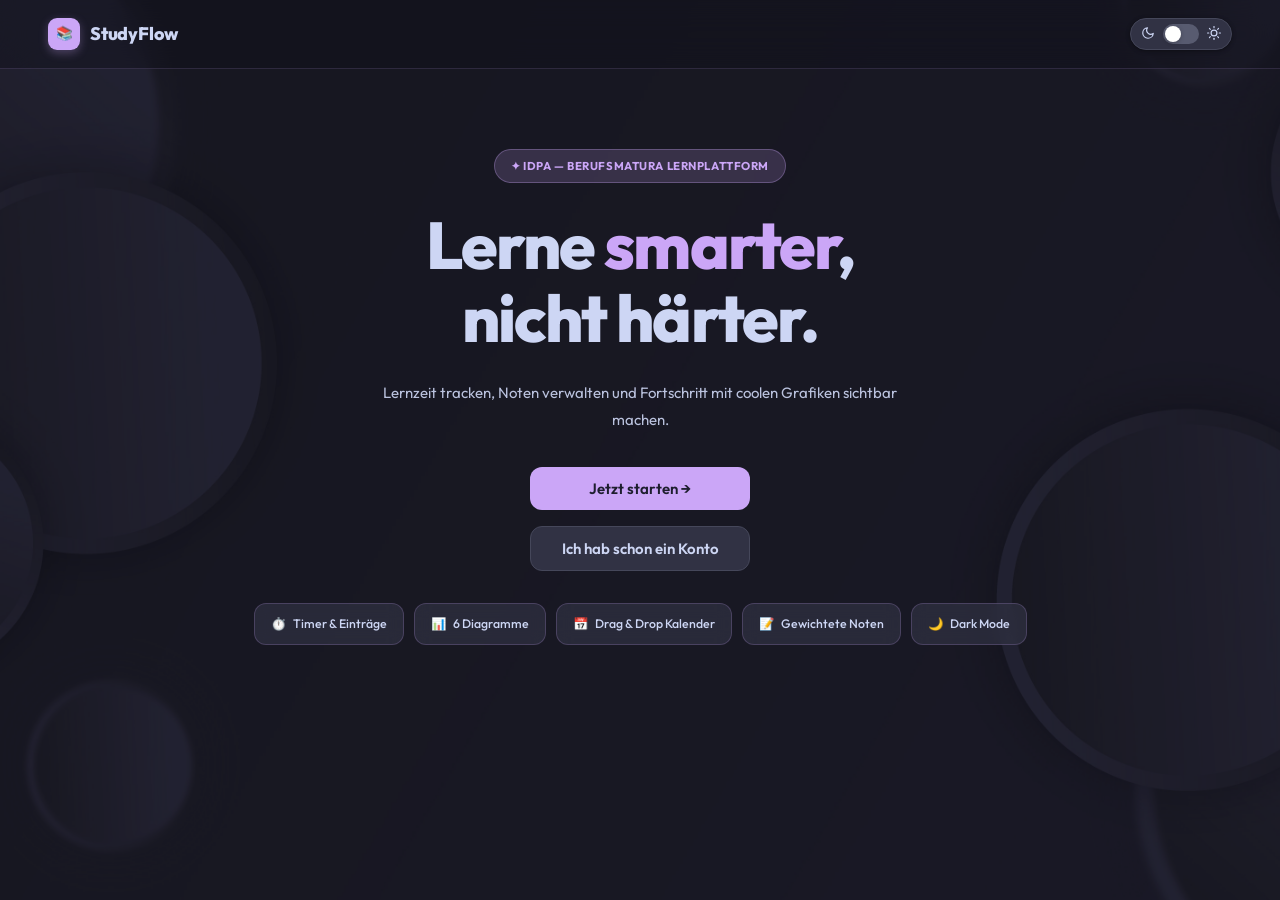
==== commit e8af1618: "V4 fixed" ====
--- a/templates/index.html
+++ b/templates/index.html
@@ -1,5 +1,5 @@
 <!DOCTYPE html>
-<html lang="de" data-theme="light">
+<html lang="de" data-theme="dark">
 <head>
   <meta charset="UTF-8">
   <meta name="viewport" content="width=device-width,initial-scale=1">
@@ -11,10 +11,37 @@
 </head>
 <body>
 
-<!-- ══ MODALS ═══════════════════════════════════════════════════════════════ -->
+<!-- ══ SVG ICONS ════════════════════════════════════════════════════════════ -->
+<svg style="display:none" xmlns="http://www.w3.org/2000/svg">
+  <symbol id="ic-x"        viewBox="0 0 24 24"><line x1="18" y1="6" x2="6" y2="18"/><line x1="6" y1="6" x2="18" y2="18"/></symbol>
+  <symbol id="ic-edit"     viewBox="0 0 24 24"><path d="M11 4H4a2 2 0 0 0-2 2v14a2 2 0 0 0 2 2h14a2 2 0 0 0 2-2v-7"/><path d="M18.5 2.5a2.121 2.121 0 0 1 3 3L12 15l-4 1 1-4 9.5-9.5z"/></symbol>
+  <symbol id="ic-trash"    viewBox="0 0 24 24"><polyline points="3 6 5 6 21 6"/><path d="M19 6l-1 14a2 2 0 0 1-2 2H8a2 2 0 0 1-2-2L5 6"/><path d="M10 11v6M14 11v6M9 6V4a1 1 0 0 1 1-1h4a1 1 0 0 1 1 1v2"/></symbol>
+  <symbol id="ic-check"    viewBox="0 0 24 24"><polyline points="20 6 9 17 4 12"/></symbol>
+  <symbol id="ic-undo"     viewBox="0 0 24 24"><polyline points="1 4 1 10 7 10"/><path d="M3.51 15a9 9 0 1 0 .49-3.51"/></symbol>
+  <symbol id="ic-search"   viewBox="0 0 24 24"><circle cx="11" cy="11" r="8"/><line x1="21" y1="21" x2="16.65" y2="16.65"/></symbol>
+  <symbol id="ic-plus"     viewBox="0 0 24 24"><line x1="12" y1="5" x2="12" y2="19"/><line x1="5" y1="12" x2="19" y2="12"/></symbol>
+  <symbol id="ic-chev-r"   viewBox="0 0 24 24"><polyline points="9 18 15 12 9 6"/></symbol>
+  <symbol id="ic-sun"      viewBox="0 0 24 24"><circle cx="12" cy="12" r="5"/><line x1="12" y1="1" x2="12" y2="3"/><line x1="12" y1="21" x2="12" y2="23"/><line x1="4.22" y1="4.22" x2="5.64" y2="5.64"/><line x1="18.36" y1="18.36" x2="19.78" y2="19.78"/><line x1="1" y1="12" x2="3" y2="12"/><line x1="21" y1="12" x2="23" y2="12"/><line x1="4.22" y1="19.78" x2="5.64" y2="18.36"/><line x1="18.36" y1="5.64" x2="19.78" y2="4.22"/></symbol>
+  <symbol id="ic-moon"     viewBox="0 0 24 24"><path d="M21 12.79A9 9 0 1 1 11.21 3 7 7 0 0 0 21 12.79z"/></symbol>
+  <symbol id="ic-home"     viewBox="0 0 24 24"><path d="M3 9l9-7 9 7v11a2 2 0 0 1-2 2H5a2 2 0 0 1-2-2z"/><polyline points="9 22 9 12 15 12 15 22"/></symbol>
+  <symbol id="ic-note"     viewBox="0 0 24 24"><path d="M14 2H6a2 2 0 0 0-2 2v16a2 2 0 0 0 2 2h12a2 2 0 0 0 2-2V8z"/><polyline points="14 2 14 8 20 8"/><line x1="16" y1="13" x2="8" y2="13"/><line x1="16" y1="17" x2="8" y2="17"/></symbol>
+  <symbol id="ic-clock"    viewBox="0 0 24 24"><circle cx="12" cy="12" r="10"/><polyline points="12 6 12 12 16 14"/></symbol>
+  <symbol id="ic-calendar" viewBox="0 0 24 24"><rect x="3" y="4" width="18" height="18" rx="2"/><line x1="16" y1="2" x2="16" y2="6"/><line x1="8" y1="2" x2="8" y2="6"/><line x1="3" y1="10" x2="21" y2="10"/></symbol>
+  <symbol id="ic-chart"    viewBox="0 0 24 24"><line x1="18" y1="20" x2="18" y2="10"/><line x1="12" y1="20" x2="12" y2="4"/><line x1="6" y1="20" x2="6" y2="14"/></symbol>
+  <symbol id="ic-zap"      viewBox="0 0 24 24"><polygon points="13 2 3 14 12 14 11 22 21 10 12 10 13 2"/></symbol>
+  <symbol id="ic-settings" viewBox="0 0 24 24"><circle cx="12" cy="12" r="3"/><path d="M19.4 15a1.65 1.65 0 0 0 .33 1.82l.06.06a2 2 0 0 1-2.83 2.83l-.06-.06a1.65 1.65 0 0 0-1.82-.33 1.65 1.65 0 0 0-1 1.51V21a2 2 0 0 1-4 0v-.09A1.65 1.65 0 0 0 9 19.4a1.65 1.65 0 0 0-1.82.33l-.06.06a2 2 0 0 1-2.83-2.83l.06-.06A1.65 1.65 0 0 0 4.68 15a1.65 1.65 0 0 0-1.51-1H3a2 2 0 0 1 0-4h.09A1.65 1.65 0 0 0 4.6 9a1.65 1.65 0 0 0-.33-1.82l-.06-.06a2 2 0 0 1 2.83-2.83l.06.06A1.65 1.65 0 0 0 9 4.68a1.65 1.65 0 0 0 1-1.51V3a2 2 0 0 1 4 0v.09a1.65 1.65 0 0 0 1 1.51 1.65 1.65 0 0 0 1.82-.33l.06-.06a2 2 0 0 1 2.83 2.83l-.06.06A1.65 1.65 0 0 0 19.4 9a1.65 1.65 0 0 0 1.51 1H21a2 2 0 0 1 0 4h-.09a1.65 1.65 0 0 0-1.51 1z"/></symbol>
+  <symbol id="ic-logout"   viewBox="0 0 24 24"><path d="M9 21H5a2 2 0 0 1-2-2V5a2 2 0 0 1 2-2h4"/><polyline points="16 17 21 12 16 7"/><line x1="21" y1="12" x2="9" y2="12"/></symbol>
+  <symbol id="ic-tag"      viewBox="0 0 24 24"><path d="M20.59 13.41l-7.17 7.17a2 2 0 0 1-2.83 0L2 12V2h10l8.59 8.59a2 2 0 0 1 0 2.82z"/><line x1="7" y1="7" x2="7.01" y2="7"/></symbol>
+  <symbol id="ic-percent"  viewBox="0 0 24 24"><line x1="19" y1="5" x2="5" y2="19"/><circle cx="6.5" cy="6.5" r="2.5"/><circle cx="17.5" cy="17.5" r="2.5"/></symbol>
+</svg>
+
+<!-- ══ MODALS ════════════════════════════════════════════════════════════════ -->
+
 <div class="overlay" id="modal-login" onclick="closeModalOutside(event,'modal-login')">
   <div class="modal modal-sm">
-    <h2>👋 Willkommen zurück</h2><p class="modal-sub">Melde dich an um weiterzumachen</p>
+    <button class="modal-close" onclick="closeModal('login')"><svg><use href="#ic-x"/></svg></button>
+    <h2>Willkommen zurück</h2>
+    <p class="modal-sub">Melde dich an um weiterzumachen</p>
     <div class="fg"><label class="flbl">Benutzername</label><input class="fi" id="login-user" type="text" placeholder="admin" autocomplete="username"></div>
     <div class="fg"><label class="flbl">Passwort</label><input class="fi" id="login-pw" type="password" placeholder="••••••••" autocomplete="current-password"></div>
     <div id="login-err" class="ferr" style="display:none"></div>
@@ -27,10 +54,12 @@
 
 <div class="overlay" id="modal-register" onclick="closeModalOutside(event,'modal-register')">
   <div class="modal modal-sm">
-    <h2>🎉 Konto erstellen</h2><p class="modal-sub">Kostenlos registrieren und loslegen</p>
-    <div class="fg"><label class="flbl">Benutzername *</label><input class="fi" id="reg-user" type="text" placeholder="Dein Benutzername"></div>
+    <button class="modal-close" onclick="closeModal('register')"><svg><use href="#ic-x"/></svg></button>
+    <h2>Konto erstellen</h2>
+    <p class="modal-sub">Kostenlos registrieren und loslegen</p>
+    <div class="fg"><label class="flbl">Benutzername *</label><input class="fi" id="reg-user" type="text" placeholder="Dein Benutzername" autocomplete="username"></div>
     <div class="fg"><label class="flbl">E-Mail (optional)</label><input class="fi" id="reg-email" type="email" placeholder="name@beispiel.ch"></div>
-    <div class="fg"><label class="flbl">Passwort *</label><input class="fi" id="reg-pw" type="password" placeholder="Min. 6 Zeichen"></div>
+    <div class="fg"><label class="flbl">Passwort *</label><input class="fi" id="reg-pw" type="password" placeholder="Min. 6 Zeichen" autocomplete="new-password"></div>
     <div id="reg-err" class="ferr" style="display:none"></div>
     <div class="modal-foot">
       <button class="btn btn-p" onclick="doRegister()">Konto erstellen</button>
@@ -39,35 +68,61 @@
   </div>
 </div>
 
+<!-- Note Modal -->
 <div class="overlay" id="modal-note" onclick="closeModalOutside(event,'modal-note')">
   <div class="modal">
-    <h2 id="modal-note-title">📝 Note hinzufügen</h2><p class="modal-sub">Trage eine Note in dein Fach ein</p>
+    <button class="modal-close" onclick="closeModal('note')"><svg><use href="#ic-x"/></svg></button>
+    <h2 id="modal-note-title">Note hinzufügen</h2>
+    <p class="modal-sub">Trage eine Note in dein Fach ein</p>
     <input type="hidden" id="note-edit-id">
-    <div class="fg"><label class="flbl">Fach</label><select class="fi" id="note-fach"></select></div>
+    <div class="fg"><label class="flbl">Fach</label><select class="fi" id="note-fach" onchange="loadThemenNote()"></select></div>
+    <!-- Thema Suche + Erstellen -->
+    <div class="fg">
+      <label class="flbl">Thema</label>
+      <div class="sel-search-wrap" id="note-thema-wrap">
+        <span class="sel-search-icon"><svg><use href="#ic-search"/></svg></span>
+        <input class="sel-search-input" id="note-thema-search" type="text"
+          placeholder="Thema suchen oder neu erstellen..." autocomplete="off"
+          oninput="filterThemaDropdown()" onfocus="openThemaDropdown()" onkeydown="themaSearchKeydown(event)">
+        <input type="hidden" id="note-thema-id">
+        <div class="sel-dropdown" id="note-thema-dropdown"></div>
+      </div>
+    </div>
     <div class="frow">
-      <div class="fg"><label class="flbl">Note</label><input class="fi" id="note-val" type="number" min="1" max="6" step="0.25" placeholder="5.5"></div>
-      <div class="fg"><label class="flbl">Semester</label>
-        <select class="fi" id="note-sem">
-          <option value="1">Semester 1</option><option value="2">Semester 2</option>
-          <option value="3">Semester 3</option><option value="4">Semester 4</option>
-        </select>
-      </div>
-    </div>
-    <div class="fg"><label class="flbl">Titel / Thema</label><input class="fi" id="note-titel" type="text" placeholder="z.B. Prüfung Vektoren"></div>
+      <div class="fg">
+        <label class="flbl">Note</label>
+        <input class="fi" id="note-val" type="number" min="1" max="6" step="0.25" placeholder="5.5">
+      </div>
+      <div class="fg">
+        <label class="flbl">Gewichtung</label>
+        <input class="fi" id="note-gewichtung" type="number" min="0.01" max="10" step="0.01" placeholder="1.0" value="1.0">
+      </div>
+    </div>
+    <div class="fg">
+      <label class="flbl">Semester</label>
+      <select class="fi" id="note-sem"><option value="">— Semester —</option></select>
+    </div>
     <div class="fg"><label class="flbl">Datum</label><input class="fi" id="note-datum" type="date"></div>
-    <div class="modal-foot"><button class="btn btn-p" onclick="saveNote()">Speichern</button><button class="btn btn-s" onclick="closeModal('note')">Abbrechen</button></div>
-  </div>
-</div>
-
+    <div id="note-err" class="ferr" style="display:none"></div>
+    <div class="modal-foot">
+      <button class="btn btn-p" onclick="saveNote()">Speichern</button>
+      <button class="btn btn-s" onclick="closeModal('note')">Abbrechen</button>
+    </div>
+  </div>
+</div>
+
+<!-- Lernen Modal -->
 <div class="overlay" id="modal-lernen" onclick="closeModalOutside(event,'modal-lernen')">
   <div class="modal modal-lg">
-    <h2 id="lernen-modal-title">📚 Lerneintrag</h2><p class="modal-sub">Füge eine Lerneinheit hinzu</p>
+    <button class="modal-close" onclick="closeModal('lernen')"><svg><use href="#ic-x"/></svg></button>
+    <h2 id="lernen-modal-title">Lerneintrag</h2>
+    <p class="modal-sub">Füge eine Lerneinheit hinzu</p>
     <input type="hidden" id="lernen-edit-id">
     <div class="frow">
       <div class="fg"><label class="flbl">Fach *</label><select class="fi" id="lernen-fach" onchange="loadThemenLernen()"></select></div>
       <div class="fg"><label class="flbl">Methode</label><select class="fi" id="lernen-methode"></select></div>
     </div>
-    <div class="fg"><label class="flbl">Thema wählen</label>
+    <div class="fg"><label class="flbl">Thema</label>
       <select class="fi" id="lernen-thema-sel" onchange="applyThemaLernen()"><option value="">— Thema auswählen —</option></select>
     </div>
     <div class="fg"><label class="flbl">Titel *</label><input class="fi" id="lernen-titel" type="text" placeholder="Was hast du gemacht?"></div>
@@ -76,13 +131,19 @@
       <div class="fg"><label class="flbl">Dauer (Min) *</label><input class="fi" id="lernen-dauer" type="number" min="1" placeholder="45"></div>
       <div class="fg"><label class="flbl">Datum</label><input class="fi" id="lernen-datum" type="date"></div>
     </div>
-    <div class="modal-foot"><button class="btn btn-p" onclick="saveLerneintrag()">Speichern</button><button class="btn btn-s" onclick="closeModal('lernen')">Abbrechen</button></div>
-  </div>
-</div>
-
+    <div class="modal-foot">
+      <button class="btn btn-p" onclick="saveLerneintrag()">Speichern</button>
+      <button class="btn btn-s" onclick="closeModal('lernen')">Abbrechen</button>
+    </div>
+  </div>
+</div>
+
+<!-- Themen Modal -->
 <div class="overlay" id="modal-themen" onclick="closeModalOutside(event,'modal-themen')">
   <div class="modal">
-    <h2>📋 Themen verwalten</h2><p class="modal-sub">Themen pro Fach hinzufügen und verwalten</p>
+    <button class="modal-close" onclick="closeModal('themen')"><svg><use href="#ic-x"/></svg></button>
+    <h2>Themen verwalten</h2>
+    <p class="modal-sub">Themen pro Fach hinzufügen und verwalten</p>
     <div class="fg"><label class="flbl">Fach</label><select class="fi" id="thema-fach" onchange="renderThemenList()"></select></div>
     <div style="display:flex;gap:8px;margin-bottom:16px">
       <input class="fi" id="thema-name" placeholder="Neues Thema..." style="flex:1" onkeydown="if(event.key==='Enter')addThema()">
@@ -93,106 +154,136 @@
   </div>
 </div>
 
+<!-- Fach Modal -->
 <div class="overlay" id="modal-fach" onclick="closeModalOutside(event,'modal-fach')">
   <div class="modal modal-sm">
-    <h2>🎓 Fach hinzufügen</h2><p class="modal-sub">Neues Schulfach erstellen</p>
+    <button class="modal-close" onclick="closeModal('fach')"><svg><use href="#ic-x"/></svg></button>
+    <h2>Fach hinzufügen</h2>
+    <p class="modal-sub">Neues Schulfach erstellen</p>
     <div class="fg"><label class="flbl">Fachname</label><input class="fi" id="new-fach-name" type="text" placeholder="z.B. Chemie" onkeydown="if(event.key==='Enter')saveFach()"></div>
     <div class="fg"><label class="flbl">Farbe</label><div class="cdots" id="fach-cdots"></div></div>
-    <div class="modal-foot"><button class="btn btn-p" onclick="saveFach()">Hinzufügen</button><button class="btn btn-s" onclick="closeModal('fach')">Abbrechen</button></div>
-  </div>
-</div>
-
+    <div class="modal-foot">
+      <button class="btn btn-p" onclick="saveFach()">Hinzufügen</button>
+      <button class="btn btn-s" onclick="closeModal('fach')">Abbrechen</button>
+    </div>
+  </div>
+</div>
+
+<!-- Methode Modal -->
 <div class="overlay" id="modal-methode" onclick="closeModalOutside(event,'modal-methode')">
-  <div class="modal modal-lg">
-    <h2>⚡ Eigene Methode</h2><p class="modal-sub">Füge deine persönliche Lernmethode hinzu</p>
-    <div class="fg"><label class="flbl">Name</label><input class="fi" id="m-name" type="text" placeholder="z.B. Visualisierung"></div>
-    <div class="fg">
-      <label class="flbl">Icon auswählen</label>
-      <div id="m-icon-grid" style="display:grid;grid-template-columns:repeat(8,1fr);gap:6px;margin-top:4px"></div>
-      <input type="hidden" id="m-icon" value="💡">
-    </div>
+  <div class="modal">
+    <button class="modal-close" onclick="closeModal('methode')"><svg><use href="#ic-x"/></svg></button>
+    <h2>Eigene Methode</h2>
+    <p class="modal-sub">Füge deine persönliche Lernmethode hinzu</p>
+    <div class="fg"><label class="flbl">Name</label><input class="fi" id="m-name" type="text" placeholder="z.B. Mind Maps"></div>
     <div class="fg"><label class="flbl">Beschreibung</label><textarea class="fi" id="m-desc" placeholder="Wie funktioniert diese Methode?"></textarea></div>
     <div class="fg"><label class="flbl">Empfehlung (Fächer)</label><input class="fi" id="m-empf" type="text" placeholder="z.B. Biologie, Geschichte"></div>
-    <div class="modal-foot"><button class="btn btn-p" onclick="saveMethode()">Speichern</button><button class="btn btn-s" onclick="closeModal('methode')">Abbrechen</button></div>
-  </div>
-</div>
-
+    <div class="fg"><label class="flbl">Farbe</label><div class="cdots" id="methode-cdots"></div></div>
+    <div class="modal-foot">
+      <button class="btn btn-p" onclick="saveMethode()">Speichern</button>
+      <button class="btn btn-s" onclick="closeModal('methode')">Abbrechen</button>
+    </div>
+  </div>
+</div>
+
+<!-- Kalender Event Modal -->
 <div class="overlay" id="modal-event" onclick="closeModalOutside(event,'modal-event')">
   <div class="modal">
-    <h2>📅 Termin planen</h2><p class="modal-sub">Plane eine Lerneinheit im Kalender</p>
+    <button class="modal-close" onclick="closeModal('event')"><svg><use href="#ic-x"/></svg></button>
+    <h2>Termin planen</h2>
+    <p class="modal-sub">Plane eine Lerneinheit im Kalender</p>
     <div class="fg"><label class="flbl">Titel</label><input class="fi" id="event-titel" placeholder="z.B. Mathe lernen" onkeydown="if(event.key==='Enter')saveEvent()"></div>
     <div class="fg"><label class="flbl">Fach</label><select class="fi" id="event-fach"></select></div>
     <div class="frow">
       <div class="fg"><label class="flbl">Datum</label><input class="fi" id="event-datum" type="date"></div>
       <div class="fg"><label class="flbl">Uhrzeit</label><input class="fi" id="event-start" type="time"></div>
     </div>
-    <div class="modal-foot"><button class="btn btn-p" onclick="saveEvent()">Planen</button><button class="btn btn-s" onclick="closeModal('event')">Abbrechen</button></div>
-  </div>
-</div>
-
-<!-- Modal: Termin Detail / Löschen -->
+    <div class="modal-foot">
+      <button class="btn btn-p" onclick="saveEvent()">Planen</button>
+      <button class="btn btn-s" onclick="closeModal('event')">Abbrechen</button>
+    </div>
+  </div>
+</div>
+
+<!-- Event Detail Modal -->
 <div class="overlay" id="modal-event-detail" onclick="closeModalOutside(event,'modal-event-detail')">
   <div class="modal modal-sm">
-    <h2 id="ev-detail-title">📅 Termin</h2>
+    <button class="modal-close" onclick="closeModal('event-detail')"><svg><use href="#ic-x"/></svg></button>
+    <h2 id="ev-detail-title">Termin</h2>
     <p class="modal-sub" id="ev-detail-info">–</p>
     <div class="modal-foot">
-      <button class="btn btn-danger" onclick="delEventFromDetail()">🗑️ Löschen</button>
+      <button class="btn btn-danger" onclick="delEventFromDetail()">Löschen</button>
       <button class="btn btn-s" onclick="closeModal('event-detail')">Schliessen</button>
     </div>
   </div>
 </div>
 
 <!-- ══ LANDING ════════════════════════════════════════════════════════════════ -->
-<div id="landing" style="display:flex">
+<div id="landing">
   <nav class="land-nav">
     <div class="land-logo"><div class="logo-mark">📚</div>StudyFlow</div>
     <div class="land-actions">
-      <button class="theme-btn" id="land-theme-btn" onclick="toggleTheme()">🌙</button>
-      <button class="btn btn-s btn-sm" onclick="openModal('login')">Anmelden</button>
-      <button class="btn btn-p btn-sm" onclick="openModal('register')">Registrieren</button>
+      <div class="theme-switch" onclick="toggleTheme()" title="Dark/Light Mode">
+        <span class="theme-switch-icon"><svg width="14" height="14" style="stroke:currentColor;fill:none;stroke-width:2;stroke-linecap:round;stroke-linejoin:round"><use href="#ic-moon"/></svg></span>
+        <div class="theme-switch-track" id="theme-track-land"><div class="theme-switch-knob"></div></div>
+        <span class="theme-switch-icon"><svg width="14" height="14" style="stroke:currentColor;fill:none;stroke-width:2;stroke-linecap:round;stroke-linejoin:round"><use href="#ic-sun"/></svg></span>
+      </div>
     </div>
   </nav>
   <div class="hero">
     <div class="hero-eyebrow">✦ IDPA — Berufsmatura Lernplattform</div>
     <h1>Lerne <em>smarter</em>,<br>nicht härter.</h1>
     <p>Lernzeit tracken, Noten verwalten und Fortschritt mit coolen Grafiken sichtbar machen.</p>
-    <div class="hero-btns">
+    <div class="hero-center-btns">
       <button class="btn btn-p btn-lg" onclick="openModal('register')">Jetzt starten →</button>
       <button class="btn btn-s btn-lg" onclick="openModal('login')">Ich hab schon ein Konto</button>
     </div>
     <div class="feat-strip">
       <div class="feat-chip"><span>⏱️</span> Timer & Einträge</div>
-      <div class="feat-chip"><span>📊</span> 5 Diagramme</div>
+      <div class="feat-chip"><span>📊</span> 6 Diagramme</div>
       <div class="feat-chip"><span>📅</span> Drag & Drop Kalender</div>
-      <div class="feat-chip"><span>📝</span> Noten & Durchschnitte</div>
+      <div class="feat-chip"><span>📝</span> Gewichtete Noten</div>
       <div class="feat-chip"><span>🌙</span> Dark Mode</div>
     </div>
   </div>
 </div>
 
 <!-- ══ APP ════════════════════════════════════════════════════════════════════ -->
-<div id="app" style="display:none">
+<div id="app">
   <aside class="sidebar" id="sidebar">
     <div class="sidebar-inner">
       <div class="sidebar-logo"><div class="logo-mark">📚</div>StudyFlow</div>
       <nav class="sidebar-nav">
         <div class="nav-section-label">Haupt</div>
-        <a class="nav-item" id="nv-dashboard" onclick="showPage('dashboard')"><div class="nav-icon">🏠</div>Übersicht</a>
-        <a class="nav-item" id="nv-noten"     onclick="showPage('noten')"><div class="nav-icon">📝</div>Noten</a>
-        <a class="nav-item" id="nv-lernen"    onclick="showPage('lernen')"><div class="nav-icon">⏱️</div>Lernen</a>
-        <a class="nav-item" id="nv-kalender"  onclick="showPage('kalender')"><div class="nav-icon">📅</div>Planung</a>
+        <a class="nav-item" id="nv-dashboard" onclick="showPage('dashboard')">
+          <div class="nav-icon"><svg><use href="#ic-home"/></svg></div>Übersicht
+        </a>
+        <a class="nav-item" id="nv-noten" onclick="showPage('noten')">
+          <div class="nav-icon"><svg><use href="#ic-note"/></svg></div>Noten
+        </a>
+        <a class="nav-item" id="nv-lernen" onclick="showPage('lernen')">
+          <div class="nav-icon"><svg><use href="#ic-clock"/></svg></div>Lernen
+        </a>
+        <a class="nav-item" id="nv-kalender" onclick="showPage('kalender')">
+          <div class="nav-icon"><svg><use href="#ic-calendar"/></svg></div>Planung
+        </a>
         <div class="nav-section-label">Analyse</div>
-        <a class="nav-item" id="nv-statistiken" onclick="showPage('statistiken')"><div class="nav-icon">📊</div>Statistiken</a>
-        <a class="nav-item" id="nv-methoden"    onclick="showPage('methoden')"><div class="nav-icon">⚡</div>Lernmethoden</a>
+        <a class="nav-item" id="nv-statistiken" onclick="showPage('statistiken')">
+          <div class="nav-icon"><svg><use href="#ic-chart"/></svg></div>Statistiken
+        </a>
+        <a class="nav-item" id="nv-methoden" onclick="showPage('methoden')">
+          <div class="nav-icon"><svg><use href="#ic-zap"/></svg></div>Lernmethoden
+        </a>
         <div class="nav-section-label">Konto</div>
-        <a class="nav-item" id="nv-einstellungen" onclick="showPage('einstellungen')"><div class="nav-icon">⚙️</div>Einstellungen</a>
+        <a class="nav-item" id="nv-einstellungen" onclick="showPage('einstellungen')">
+          <div class="nav-icon"><svg><use href="#ic-settings"/></svg></div>Einstellungen
+        </a>
       </nav>
       <div class="sidebar-footer">
         <div class="user-pill">
           <div class="user-av" id="sidebar-uav">A</div>
           <div><div class="user-name" id="sidebar-uname">Benutzer</div><div class="user-sub">Eingeloggt</div></div>
         </div>
-        <a class="nav-item" onclick="doLogout()" style="cursor:pointer"><div class="nav-icon">👋</div>Abmelden</a>
       </div>
     </div>
   </aside>
@@ -203,20 +294,27 @@
         <button class="burger" onclick="toggleSidebar()"><span></span><span></span><span></span></button>
         <h1 class="topbar-title" id="topbar-title">Übersicht</h1>
       </div>
-      <div class="topbar-right" id="topbar-actions"></div>
-    </div>
-
-    <!-- ── DASHBOARD ── -->
+      <div class="topbar-right">
+        <div id="topbar-actions" style="display:flex;gap:8px;align-items:center"></div>
+        <div class="theme-switch" onclick="toggleTheme()" title="Dark/Light Mode" style="margin-left:4px">
+          <span class="theme-switch-icon"><svg width="14" height="14" style="stroke:var(--text2);fill:none;stroke-width:2;stroke-linecap:round;stroke-linejoin:round"><use href="#ic-moon"/></svg></span>
+          <div class="theme-switch-track" id="theme-track"><div class="theme-switch-knob"></div></div>
+          <span class="theme-switch-icon"><svg width="14" height="14" style="stroke:var(--text2);fill:none;stroke-width:2;stroke-linecap:round;stroke-linejoin:round"><use href="#ic-sun"/></svg></span>
+        </div>
+      </div>
+    </div>
+
+    <!-- DASHBOARD -->
     <div class="page page-content" id="page-dashboard">
       <div class="grid-4" id="dash-stats" style="margin-bottom:24px">
-        <div class="stat-card"><div class="stat-icon">⏱️</div><div class="stat-label">Lernzeit diese Woche</div><div class="stat-val">0h</div><div class="stat-sub">0 Minuten total</div></div>
-        <div class="stat-card"><div class="stat-icon">🎓</div><div class="stat-label">Aktive Fächer</div><div class="stat-val">0</div><div class="stat-sub">Schuljahr 2025</div></div>
-        <div class="stat-card"><div class="stat-icon">📝</div><div class="stat-label">Letzte Note</div><div class="stat-val">–</div><div class="stat-sub">Noch keine Noten</div></div>
-        <div class="stat-card"><div class="stat-icon">⭐</div><div class="stat-label">Gesamtdurchschnitt</div><div class="stat-val">–</div><div class="stat-sub">Über alle Fächer</div></div>
+        <div class="stat-card"><div class="stat-icon"><svg width="24" height="24"><use href="#ic-clock"/></svg></div><div class="stat-label">Lernzeit diese Woche</div><div class="stat-val">–</div><div class="stat-sub">Lade...</div></div>
+        <div class="stat-card"><div class="stat-icon"><svg width="24" height="24"><use href="#ic-note"/></svg></div><div class="stat-label">Aktive Fächer</div><div class="stat-val">–</div><div class="stat-sub">–</div></div>
+        <div class="stat-card"><div class="stat-icon"><svg width="24" height="24"><use href="#ic-chart"/></svg></div><div class="stat-label">Letzte Note</div><div class="stat-val">–</div><div class="stat-sub">–</div></div>
+        <div class="stat-card"><div class="stat-icon"><svg width="24" height="24"><use href="#ic-zap"/></svg></div><div class="stat-label">Gesamtdurchschnitt</div><div class="stat-val">–</div><div class="stat-sub">–</div></div>
       </div>
       <div class="grid-2" style="margin-bottom:24px">
-        <div class="chart-card"><div class="chart-title">📚 Lernzeit pro Fach</div><div class="chart-sub">Gesamte Lernzeit in Stunden</div><div class="chart-wrap"><canvas id="ch-dash-fach"></canvas></div></div>
-        <div class="chart-card"><div class="chart-title">📊 Notendurchschnitte</div><div class="chart-sub">Alle Fächer im Überblick</div><div class="chart-wrap"><canvas id="ch-dash-noten"></canvas></div></div>
+        <div class="chart-card"><div class="chart-title">Lernzeit pro Fach</div><div class="chart-sub">Gesamte Lernzeit in Stunden</div><div class="chart-wrap"><canvas id="ch-dash-fach"></canvas></div></div>
+        <div class="chart-card"><div class="chart-title">Notendurchschnitte</div><div class="chart-sub">Alle Fächer im Überblick</div><div class="chart-wrap"><canvas id="ch-dash-noten"></canvas></div></div>
       </div>
       <div class="sec-head">
         <div><div class="sec-title">Letzte Lerneinträge</div><div class="sec-sub">Deine letzten 5 Einträge</div></div>
@@ -225,26 +323,32 @@
       <div id="dash-eintraege"></div>
     </div>
 
-    <!-- ── NOTEN ── -->
+    <!-- NOTEN -->
     <div class="page page-content" id="page-noten" style="display:none">
       <div id="noten-list"></div>
     </div>
 
-    <!-- ── LERNEN ── -->
+    <!-- LERNEN -->
     <div class="page page-content" id="page-lernen" style="display:none">
       <div class="grid-2" style="margin-bottom:28px">
         <div>
-          <div class="sec-title" style="margin-bottom:14px">⏱️ Lern-Timer</div>
+          <div class="sec-title" style="margin-bottom:14px">Lern-Timer</div>
           <div class="timer-card">
             <div class="timer-lbl">Aktuelle Sitzung</div>
             <div class="timer-ring-wrap">
-              <svg width="190" height="190" viewBox="0 0 190 190"><circle class="ring-bg" cx="95" cy="95" r="80" stroke-width="10"/><circle class="ring-fill" id="ring-fill" cx="95" cy="95" r="80" stroke-width="10" stroke-dasharray="502.65" stroke-dashoffset="502.65"/></svg>
-              <div class="timer-center"><div class="timer-time" id="timer-display">00:00:00</div><div class="timer-state" id="timer-state-lbl">Bereit</div></div>
+              <svg width="190" height="190" viewBox="0 0 190 190">
+                <circle class="ring-bg" cx="95" cy="95" r="80" stroke-width="10"/>
+                <circle class="ring-fill" id="ring-fill" cx="95" cy="95" r="80" stroke-width="10" stroke-dasharray="502.65" stroke-dashoffset="502.65"/>
+              </svg>
+              <div class="timer-center">
+                <div class="timer-time" id="timer-display">00:00:00</div>
+                <div class="timer-state" id="timer-state-lbl">Bereit</div>
+              </div>
             </div>
             <div class="timer-fach-lbl" id="timer-fach-lbl">Kein Fach gewählt</div>
             <div class="timer-btns">
               <button class="tbtn tbtn-start" id="timer-startstop" onclick="toggleTimer()">▶ Starten</button>
-              <button class="tbtn tbtn-save" onclick="saveTimerEntry()">💾 Speichern</button>
+              <button class="tbtn tbtn-save" onclick="saveTimerEntry()">Speichern</button>
               <button class="tbtn tbtn-reset" onclick="resetTimer()">↺ Reset</button>
             </div>
           </div>
@@ -253,7 +357,7 @@
           </div>
         </div>
         <div>
-          <div class="sec-title" style="margin-bottom:14px">📝 Schnelleintrag</div>
+          <div class="sec-title" style="margin-bottom:14px">Schnelleintrag</div>
           <div class="card" style="padding:22px">
             <div class="fg"><label class="flbl">Fach *</label><select class="fi" id="quick-fach" onchange="loadThemenQuick()"></select></div>
             <div class="fg"><label class="flbl">Thema</label><select class="fi" id="quick-thema" onchange="applyThemaQuick()"><option value="">— Thema auswählen —</option></select></div>
@@ -262,17 +366,21 @@
               <div class="fg"><label class="flbl">Minuten *</label><input class="fi" id="quick-dauer" type="number" min="1" placeholder="45"></div>
               <div class="fg"><label class="flbl">Datum</label><input class="fi" id="quick-datum" type="date"></div>
             </div>
-            <button class="btn btn-p" style="width:100%" onclick="quickSave()">✓ Eintrag speichern</button>
+            <button class="btn btn-p" style="width:100%" onclick="quickSave()">Eintrag speichern</button>
           </div>
         </div>
       </div>
       <div class="sec-head">
         <div><div class="sec-title">Alle Lerneinträge</div><div class="sec-sub" id="lernen-count"></div></div>
+        <button class="btn btn-p btn-sm" onclick="openAddLernen()">
+          <svg width="13" height="13" style="stroke:currentColor;fill:none;stroke-width:2.5;stroke-linecap:round;stroke-linejoin:round"><use href="#ic-plus"/></svg>
+          Eintrag
+        </button>
       </div>
       <div id="lernen-list"></div>
     </div>
 
-    <!-- ── KALENDER ── -->
+    <!-- KALENDER -->
     <div class="page page-content" id="page-kalender" style="display:none">
       <div class="cal-wrap">
         <div class="cal-nav">
@@ -296,61 +404,99 @@
         <div class="cal-body" id="cal-body"></div>
       </div>
       <div style="margin-top:24px">
-        <div class="sec-head"><div><div class="sec-title">📌 Kommende Termine</div><div class="sec-sub">Geplante Lerneinheiten</div></div></div>
+        <div class="sec-head"><div><div class="sec-title">Kommende Termine</div></div>
+          <button class="btn btn-p btn-sm" onclick="openAddEvent()">
+            <svg width="13" height="13" style="stroke:currentColor;fill:none;stroke-width:2.5;stroke-linecap:round;stroke-linejoin:round"><use href="#ic-plus"/></svg>
+            Termin
+          </button>
+        </div>
         <div id="upcoming-events"></div>
       </div>
     </div>
 
-    <!-- ── STATISTIKEN ── -->
+    <!-- STATISTIKEN -->
     <div class="page page-content" id="page-statistiken" style="display:none">
+      <div class="grid-2" style="margin-bottom:20px;align-items:start">
+        <div class="chart-card">
+          <div class="chart-title">Lernzeit & Noten Radar</div>
+          <div class="chart-sub">Vergleich aller Fächer</div>
+          <div class="chart-wrap-xl" style="max-width:100%;margin:0 auto"><canvas id="ch-radar"></canvas></div>
+        </div>
+        <div class="chart-card">
+          <div class="chart-title">Lernzeit pro Fach</div>
+          <div class="chart-sub">Gesamte Stunden je Fach</div>
+          <div class="chart-wrap chart-wrap-lg"><canvas id="ch-stat-fach"></canvas></div>
+        </div>
+      </div>
       <div class="grid-2" style="margin-bottom:20px">
-        <div class="chart-card"><div class="chart-title">📚 Lernzeit pro Fach</div><div class="chart-sub">Gesamte Stunden je Fach</div><div class="chart-wrap chart-wrap-lg"><canvas id="ch-stat-fach"></canvas></div></div>
-        <div class="chart-card"><div class="chart-title">⚡ Lernzeit pro Methode</div><div class="chart-sub">Welche Methode nutzt du am meisten?</div><div class="chart-wrap"><canvas id="ch-stat-meth"></canvas></div></div>
-      </div>
-      <div class="grid-2" style="margin-bottom:20px">
-        <div class="chart-card"><div class="chart-title">📈 Note vs. Lernmethode</div><div class="chart-sub">Welche Methode bringt die besten Noten?</div><div class="chart-wrap"><canvas id="ch-note-meth"></canvas></div></div>
-        <div class="chart-card"><div class="chart-title">🗓️ Lernverlauf (30 Tage)</div><div class="chart-sub">Tägliche Lernminuten</div><div class="chart-wrap chart-wrap-lg"><canvas id="ch-verlauf"></canvas></div></div>
-      </div>
-      <div class="chart-card"><div class="chart-title">🎯 Lernzeit & Noten Radar</div><div class="chart-sub">Vergleich aller Fächer auf einen Blick</div><div class="chart-wrap chart-wrap-lg" style="max-width:520px;margin:0 auto"><canvas id="ch-radar"></canvas></div></div>
-    </div>
-
-    <!-- ── METHODEN ── -->
+        <div class="chart-card"><div class="chart-title">Lernzeit pro Methode</div><div class="chart-sub">Welche Methode nutzt du am meisten?</div><div class="chart-wrap"><canvas id="ch-stat-meth"></canvas></div></div>
+        <div class="chart-card"><div class="chart-title">Note vs. Lernmethode</div><div class="chart-sub">Welche Methode bringt die besten Noten?</div><div class="chart-wrap"><canvas id="ch-note-meth"></canvas></div></div>
+      </div>
+      <div class="chart-card" style="margin-bottom:20px">
+        <div class="chart-title">Lernverlauf (letzte 30 Tage)</div>
+        <div class="chart-sub">Tägliche Lernminuten</div>
+        <div class="chart-wrap-lg"><canvas id="ch-verlauf"></canvas></div>
+      </div>
+      <div class="chart-card">
+        <div class="chart-title">Themen: Lernzeit & Noten</div>
+        <div class="chart-sub">Lernzeit und Notendurchschnitt pro Thema</div>
+        <div class="chart-wrap-lg"><canvas id="ch-themen"></canvas></div>
+      </div>
+    </div>
+
+    <!-- METHODEN -->
     <div class="page page-content" id="page-methoden" style="display:none">
       <div class="grid-auto" id="methoden-grid"></div>
     </div>
 
-    <!-- ── EINSTELLUNGEN ── -->
+    <!-- EINSTELLUNGEN -->
     <div class="page page-content" id="page-einstellungen" style="display:none">
       <div class="settings-wrap">
+        <!-- Profil -->
         <div class="settings-sec">
           <div class="settings-sec-lbl">Profil</div>
-          <div class="settings-row">
+          <div class="settings-row" style="gap:16px">
             <div style="display:flex;align-items:center;gap:16px">
               <div style="position:relative">
-                <div id="profile-pic" style="width:64px;height:64px;border-radius:16px;background:linear-gradient(135deg,var(--accent),#7c3aed);display:flex;align-items:center;justify-content:center;font-size:1.6rem;font-weight:800;color:#fff;overflow:hidden;cursor:pointer;flex-shrink:0" onclick="document.getElementById('pic-input').click()">
+                <div id="profile-pic" style="width:64px;height:64px;border-radius:16px;background:linear-gradient(135deg,var(--accent),var(--purple));display:flex;align-items:center;justify-content:center;font-size:1.6rem;font-weight:800;color:#1E1E2E;overflow:hidden;cursor:pointer;flex-shrink:0" onclick="document.getElementById('pic-input').click()">
                   <span id="profile-initials">?</span>
                   <img id="profile-img" style="display:none;width:100%;height:100%;object-fit:cover;position:absolute;inset:0" src="">
                 </div>
                 <input type="file" id="pic-input" accept="image/*" style="display:none" onchange="uploadProfilePic(event)">
-                <div style="position:absolute;bottom:-4px;right:-4px;width:20px;height:20px;border-radius:50%;background:var(--accent);display:flex;align-items:center;justify-content:center;font-size:.65rem;color:#fff;cursor:pointer;border:2px solid var(--surface)" onclick="document.getElementById('pic-input').click()">✎</div>
+                <div style="position:absolute;bottom:-4px;right:-4px;width:20px;height:20px;border-radius:50%;background:var(--accent);display:flex;align-items:center;justify-content:center;cursor:pointer;border:2px solid var(--surface)" onclick="document.getElementById('pic-input').click()">
+                  <svg width="10" height="10" style="stroke:#1E1E2E;fill:none;stroke-width:2.5;stroke-linecap:round;stroke-linejoin:round"><use href="#ic-edit"/></svg>
+                </div>
               </div>
               <div><div class="settings-lbl" id="settings-uname">–</div><div class="settings-sub">Klicke auf das Bild um es zu ändern</div></div>
             </div>
-            <button class="btn btn-s btn-xs" onclick="removeProfilePic()">Entfernen</button>
-          </div>
-        </div>
+            <button class="btn btn-danger btn-xs" onclick="removeProfilePic()">Bild entfernen</button>
+          </div>
+        </div>
+        <!-- Darstellung -->
         <div class="settings-sec">
           <div class="settings-sec-lbl">Darstellung</div>
           <div class="settings-row">
-            <div><div class="settings-lbl">Dark Mode</div><div class="settings-sub">Dunkles Design aktivieren</div></div>
+            <div><div class="settings-lbl">Dark Mode</div><div class="settings-sub">Catppuccin Mocha / Latte</div></div>
             <label class="toggle"><input type="checkbox" id="toggle-dark" onchange="toggleTheme()"><span class="toggle-slider"></span></label>
           </div>
         </div>
+        <!-- Semester -->
+        <div class="settings-sec">
+          <div class="settings-sec-lbl">Semester verwalten</div>
+          <div id="settings-semester" style="margin-bottom:12px"></div>
+          <div style="display:flex;gap:8px">
+            <input class="fi" id="settings-semester-new" placeholder="z.B. HS 2024 / Semester 1" style="flex:1;padding:8px 12px"
+              onkeydown="if(event.key==='Enter'){addSemester(this.value);this.value=''}">
+            <button class="btn btn-p btn-sm" onclick="addSemester(document.getElementById('settings-semester-new').value);document.getElementById('settings-semester-new').value=''">+ Hinzufügen</button>
+          </div>
+        </div>
+        <!-- Fächer -->
         <div class="settings-sec">
           <div class="settings-sec-lbl">Fächer verwalten</div>
           <div id="settings-faecher"></div>
           <button class="btn btn-s btn-sm" style="margin-top:10px" onclick="openAddFach()">+ Neues Fach hinzufügen</button>
         </div>
+        <!-- Themen -->
         <div class="settings-sec">
           <div class="settings-sec-lbl">Themen verwalten</div>
           <div style="display:flex;gap:8px;margin-bottom:12px">
@@ -362,11 +508,15 @@
             <button class="btn btn-p btn-sm" onclick="settingsAddThema()">+ Hinzufügen</button>
           </div>
         </div>
+        <!-- Konto / Abmelden -->
         <div class="settings-sec">
           <div class="settings-sec-lbl">Konto</div>
           <div class="settings-row">
             <div><div class="settings-lbl">Abmelden</div><div class="settings-sub">Von diesem Gerät abmelden</div></div>
-            <button class="btn btn-danger btn-sm" onclick="doLogout()">Abmelden</button>
+            <button class="btn btn-danger btn-sm" onclick="doLogout()">
+              <svg width="14" height="14" style="stroke:currentColor;fill:none;stroke-width:2;stroke-linecap:round;stroke-linejoin:round"><use href="#ic-logout"/></svg>
+              Abmelden
+            </button>
           </div>
         </div>
       </div>
@@ -377,725 +527,6 @@
 
 <div class="toast-wrap" id="toast-wrap"></div>
 
-<script>
-/* ═══════════════════════════════════════════════════════
-   StudyFlow v3 — Inline SPA JavaScript
-═══════════════════════════════════════════════════════ */
-
-const SF = {
-  user: null, faecher: [], noten: [], methoden: [],
-  eintraege: [], themen: [], kalender: [],
-  charts: {}, selColor: '#EF4444', curPage: 'dashboard',
-};
-
-const PAGE_TITLES = { dashboard:'Übersicht', noten:'Noten', lernen:'Lernen', kalender:'Planung', statistiken:'Statistiken', methoden:'Lernmethoden', einstellungen:'Einstellungen' };
-const PAGE_ACTIONS = {
-  noten: `<button class="btn btn-s btn-sm" onclick="openAddFach()">+ Fach</button><button class="btn btn-p btn-sm" onclick="openAddNote()">+ Note</button>`,
-  lernen: `<button class="btn btn-s btn-sm" onclick="openThemenModal()">📋 Themen</button><button class="btn btn-p btn-sm" onclick="openAddLernen()">+ Eintrag</button>`,
-  kalender: `<button class="btn btn-p btn-sm" onclick="openAddEvent()">+ Termin</button>`,
-  methoden: `<button class="btn btn-p btn-sm" onclick="openMethodeModal()">+ Eigene Methode</button>`,
-};
-
-/* ── API ──────────────────────────────────────────────── */
-async function api(method, path, data) {
-  const o = { method, credentials:'include', headers:{'Content-Type':'application/json'} };
-  if (data) o.body = JSON.stringify(data);
-  try { const r = await fetch('/api'+path, o); return r.json(); } catch { return {}; }
-}
-
-/* ── INIT ─────────────────────────────────────────────── */
-async function init() {
-  applyTheme();
-  buildColorDots();
-  document.getElementById('login-pw').addEventListener('keydown', e => { if(e.key==='Enter') doLogin(); });
-  document.getElementById('reg-pw').addEventListener('keydown', e => { if(e.key==='Enter') doRegister(); });
-
-  const me = await api('GET', '/me');
-  if (!me.logged_in) {
-    showLanding();
-  } else {
-    SF.user = me;
-    setUserUI();
-    await loadAll();
-    showApp();
-    showPage('dashboard');
-  }
-}
-
-function showLanding() {
-  document.getElementById('landing').style.display = 'flex';
-  document.getElementById('app').style.display = 'none';
-}
-function showApp() {
-  document.getElementById('landing').style.display = 'none';
-  document.getElementById('app').style.display = 'flex';
-}
-function setUserUI() {
-  const u = SF.user?.username || '';
-  const savedPic = localStorage.getItem('sf-pic');
-  const av = document.getElementById('sidebar-uav');
-  if (av) { av.innerHTML = savedPic ? `<img src="${savedPic}" style="width:100%;height:100%;object-fit:cover;border-radius:9px">` : u[0]?.toUpperCase() || '?'; }
-  const un = document.getElementById('sidebar-uname'); if(un) un.textContent = u;
-  const su = document.getElementById('settings-uname'); if(su) su.textContent = u;
-  const pi = document.getElementById('profile-initials'); if(pi) pi.textContent = u[0]?.toUpperCase() || '?';
-  const pimg = document.getElementById('profile-img');
-  if (pimg && savedPic) { pimg.src = savedPic; pimg.style.display = 'block'; if(pi) pi.style.display = 'none'; }
-  const td = document.getElementById('toggle-dark'); if(td) td.checked = localStorage.getItem('sf-dark')==='1';
-}
-
-async function loadAll() {
-  const [f,n,m,l,t,k] = await Promise.all([
-    api('GET','/faecher'), api('GET','/noten'), api('GET','/lernmethoden'),
-    api('GET','/lerneintraege'), api('GET','/themen'), api('GET','/kalender')
-  ]);
-  SF.faecher   = Array.isArray(f)?f:[];
-  SF.noten     = Array.isArray(n)?n:[];
-  SF.methoden  = Array.isArray(m)?m:[];
-  SF.eintraege = Array.isArray(l)?l:[];
-  SF.themen    = Array.isArray(t)?t:[];
-  SF.kalender  = Array.isArray(k)?k:[];
-  fillFachDrops(); fillMethodeDrops();
-  fillSettingsThemaFach();
-}
-
-/* ── LOGIN / REGISTER / LOGOUT ────────────────────────── */
-async function doLogin() {
-  const u = document.getElementById('login-user').value.trim();
-  const p = document.getElementById('login-pw').value;
-  const err = document.getElementById('login-err');
-  if (!u||!p) { showErr(err,'Bitte beide Felder ausfüllen'); return; }
-  const r = await api('POST', '/login', {username:u, password:p});
-  if (r.success) {
-    document.getElementById('login-user').value = '';
-    document.getElementById('login-pw').value = '';
-    if(err) err.style.display='none';
-    SF.user = r;
-    setUserUI();
-    await loadAll();
-    closeModal('login');
-    showApp();
-    showPage('dashboard');
-    toast('👋 Willkommen zurück, '+u+'!', 'ok');
-  } else { showErr(err, r.message||'Login fehlgeschlagen'); }
-}
-
-async function doRegister() {
-  const u = document.getElementById('reg-user').value.trim();
-  const e = document.getElementById('reg-email').value.trim();
-  const p = document.getElementById('reg-pw').value;
-  const err = document.getElementById('reg-err');
-  if (!u||!p) { showErr(err,'Benutzername und Passwort erforderlich'); return; }
-  if (p.length<6) { showErr(err,'Passwort muss mind. 6 Zeichen haben'); return; }
-  const r = await api('POST', '/register', {username:u, email:e, password:p});
-  if (r.success) {
-    ['reg-user','reg-email','reg-pw'].forEach(id=>document.getElementById(id).value='');
-    if(err) err.style.display='none';
-    SF.user = r;
-    setUserUI();
-    await loadAll();
-    closeModal('register');
-    showApp();
-    showPage('dashboard');
-    toast('🎉 Willkommen, '+u+'! Deine Fächer sind bereit.', 'ok');
-  } else { showErr(err, r.message||'Registrierung fehlgeschlagen'); }
-}
-
-async function doLogout() {
-  await api('POST','/logout');
-  SF.user=null; SF.faecher=[]; SF.noten=[]; SF.methoden=[];
-  SF.eintraege=[]; SF.themen=[]; SF.kalender=[];
-  Object.values(SF.charts).forEach(c=>{try{c.destroy();}catch{}});
-  SF.charts={};
-  showLanding();
-}
-
-/* ── PAGE NAVIGATION ──────────────────────────────────── */
-function showPage(name) {
-  document.querySelectorAll('.page').forEach(p => p.style.display='none');
-  document.querySelectorAll('.nav-item').forEach(n => n.classList.remove('active'));
-  const pg = document.getElementById('page-'+name);
-  if (pg) pg.style.display='block';
-  const nv = document.getElementById('nv-'+name);
-  if (nv) nv.classList.add('active');
-  document.getElementById('topbar-title').textContent = PAGE_TITLES[name]||name;
-  const actions = document.getElementById('topbar-actions');
-  actions.innerHTML = (PAGE_ACTIONS[name]||'') + '<button class="theme-btn" id="theme-btn" onclick="toggleTheme()">🌙</button>';
-  applyTheme();
-  SF.curPage = name;
-  if (window.innerWidth<=900) closeSidebar();
-  const renders = {
-    dashboard: renderDashboard,
-    noten: renderNoten,
-    lernen: () => { renderLernen(); setTodayDates(); fillFachDrops(); fillMethodeDrops(); },
-    kalender: () => { renderKalender(); },
-    statistiken: renderStatistiken,
-    methoden: renderMethoden,
-    einstellungen: renderSettingsPage,
-  };
-  if (renders[name]) renders[name]();
-}
-
-/* ── THEME ────────────────────────────────────────────── */
-function applyTheme() {
-  const dark = localStorage.getItem('sf-dark')==='1';
-  document.documentElement.setAttribute('data-theme', dark?'dark':'light');
-  document.querySelectorAll('.theme-btn').forEach(b=>b.textContent=dark?'☀️':'🌙');
-  const td = document.getElementById('toggle-dark'); if(td) td.checked=dark;
-}
-function toggleTheme() {
-  const dark = localStorage.getItem('sf-dark')==='1';
-  localStorage.setItem('sf-dark', dark?'0':'1');
-  applyTheme();
-  Object.values(SF.charts).forEach(c=>{try{c.destroy();}catch{}});
-  SF.charts={};
-  const renders={statistiken:renderStatistiken,dashboard:renderDashboard};
-  if(renders[SF.curPage]) renders[SF.curPage]();
-}
-
-function toggleSidebar() { document.getElementById('sidebar').classList.toggle('open'); }
-function closeSidebar() { document.getElementById('sidebar').classList.remove('open'); }
-
-/* ── MODAL ────────────────────────────────────────────── */
-function openModal(name) {
-  const el = document.getElementById('modal-'+name);
-  if (el) { el.classList.add('open'); setTimeout(()=>el.querySelector('input,select,textarea')?.focus(),100); }
-}
-function closeModal(name) {
-  const el = document.getElementById('modal-'+name); if(el) el.classList.remove('open');
-}
-function closeModalOutside(e, name) { if(e.target===document.getElementById('modal-'+name)) closeModal(name); }
-
-/* ── TOAST ────────────────────────────────────────────── */
-function toast(msg, type='ok') {
-  const w = document.getElementById('toast-wrap');
-  const t = document.createElement('div'); t.className='toast '+type; t.textContent=msg;
-  w.appendChild(t); setTimeout(()=>t.remove(),3200);
-}
-
-/* ── HELPERS ──────────────────────────────────────────── */
-function showErr(el,msg){if(el){el.style.display='block';el.textContent=msg;}}
-function fmtDate(d){if(!d)return'–';const p=d.split('-');return p[2]+'.'+p[1]+'.'+p[0];}
-function fmtMin(m){if(!m)return'0 Min.';if(m<60)return m+' Min.';return Math.floor(m/60)+'h '+(m%60?(m%60)+'m':'');}
-function getCS(v){return getComputedStyle(document.documentElement).getPropertyValue(v).trim();}
-function setTodayDates(){const t=new Date().toISOString().split('T')[0];['note-datum','lernen-datum','quick-datum','event-datum'].forEach(id=>{const el=document.getElementById(id);if(el)el.value=t;});}
-function destroyChart(id){if(SF.charts[id]){try{SF.charts[id].destroy();}catch{}delete SF.charts[id];}}
-function emptyHTML(icon,title,sub){return`<div class="empty"><div class="empty-icon">${icon}</div><h3>${title}</h3><p>${sub}</p></div>`;}
-
-function entryHTML(e, showActions) {
-  const fach = SF.faecher.find(f=>f.id===e.fach_id)||{};
-  const fname = e.fach_name||fach.name||'Unbekannt';
-  const ffarbe = e.fach_farbe||fach.farbe||'#999';
-  const meth = SF.methoden.find(m=>m.id===e.methode_id);
-  const actions = showActions?`<div class="entry-actions"><button class="btn-icon" onclick="openEditLernen(${e.id})">✏️</button><button class="btn-icon" onclick="delEintrag(${e.id})">🗑️</button></div>`:'';
-  return `<div class="entry-item"><div class="entry-dot" style="background:${ffarbe}"></div><div class="entry-info"><div class="entry-title">${e.titel}</div><div class="entry-meta">${fname} · ${fmtDate(e.datum)}${meth?' · '+meth.name:''}</div></div><div class="entry-dur">${fmtMin(e.dauer_minuten)}</div>${actions}</div>`;
-}
-
-/* ── CHART HELPERS ────────────────────────────────────── */
-function chScale(){return{ticks:{color:getCS('--text2'),font:{family:'Outfit',weight:'600',size:11}},grid:{color:getCS('--border')}};}
-function chOpts(label){return{responsive:true,plugins:{legend:{display:false},tooltip:{bodyFont:{family:'Outfit'},titleFont:{family:'Outfit',weight:'700'}}},scales:{x:chScale(),y:chScale()}};}
-
-/* ── DROPDOWNS ────────────────────────────────────────── */
-function fillFachDrops() {
-  const opts = SF.faecher.map(f=>`<option value="${f.id}">${f.name}</option>`).join('');
-  ['note-fach','lernen-fach','quick-fach','thema-fach','timer-fach'].forEach(id=>{
-    const el=document.getElementById(id); if(el) el.innerHTML=opts||'<option value="">— Kein Fach —</option>';
-  });
-  const ef=document.getElementById('event-fach');
-  if(ef) ef.innerHTML='<option value="">Kein Fach</option>'+opts;
-}
-function fillMethodeDrops(){
-  const el=document.getElementById('lernen-methode');
-  if(el) el.innerHTML='<option value="">— Methode —</option>'+SF.methoden.map(m=>`<option value="${m.id}">${m.name}</option>`).join('');
-}
-function fillSettingsThemaFach(){
-  const sel=document.getElementById('settings-thema-fach');
-  if(!sel||!SF.faecher.length) return;
-  sel.innerHTML=SF.faecher.map(f=>`<option value="${f.id}">${f.name}</option>`).join('');
-  renderSettingsThemen();
-}
-
-/* ── FACH ─────────────────────────────────────────────── */
-const PRESET_COLORS=['#EF4444','#3B82F6','#10B981','#F59E0B','#8B5CF6','#EC4899','#06B6D4','#84CC16','#F97316','#6366F1'];
-function buildColorDots(){
-  const el=document.getElementById('fach-cdots'); if(!el) return;
-  el.innerHTML=PRESET_COLORS.map(c=>`<div class="cdot${c===SF.selColor?' sel':''}" style="background:${c}" onclick="selColor('${c}')"></div>`).join('');
-}
-function selColor(c){
-  SF.selColor=c;
-  document.querySelectorAll('.cdot').forEach(d=>{
-    const bg=d.style.backgroundColor;
-    const hex=PRESET_COLORS.find(x=>{const tmp=document.createElement('div');tmp.style.background=x;document.body.appendChild(tmp);const res=getComputedStyle(tmp).backgroundColor;document.body.removeChild(tmp);return res===bg;});
-    d.classList.toggle('sel',hex===c||d.style.background===c);
-  });
-}
-function openAddFach(){buildColorDots();document.getElementById('new-fach-name').value='';openModal('fach');}
-async function saveFach(){
-  const name=document.getElementById('new-fach-name').value.trim();
-  if(!name){toast('Bitte Fachname eingeben','err');return;}
-  const r=await api('POST','/faecher',{name,farbe:SF.selColor});
-  if(r.id){
-    SF.faecher.push(r);fillFachDrops();fillSettingsThemaFach();
-    document.getElementById('new-fach-name').value='';
-    closeModal('fach');toast('✅ Fach "'+name+'" hinzugefügt','ok');
-    if(SF.curPage==='noten') renderNoten();
-    if(SF.curPage==='einstellungen') renderSettingsFaecher();
-  }
-}
-async function delFach(fid){
-  if(!confirm('Fach und alle zugehörigen Daten löschen?')) return;
-  await api('DELETE','/faecher/'+fid);
-  SF.faecher=SF.faecher.filter(f=>f.id!==fid);
-  SF.noten=SF.noten.filter(n=>n.fach_id!==fid);
-  SF.eintraege=SF.eintraege.filter(e=>e.fach_id!==fid);
-  fillFachDrops();fillSettingsThemaFach();
-  toast('Fach gelöscht','ok');
-  if(SF.curPage==='noten') renderNoten();
-  if(SF.curPage==='einstellungen') renderSettingsFaecher();
-}
-
-/* ── NOTEN ────────────────────────────────────────────── */
-function renderNoten(){
-  const el=document.getElementById('noten-list'); if(!el) return;
-  if(!SF.faecher.length){el.innerHTML=emptyHTML('🎓','Keine Fächer','Gehe zu Einstellungen und füge dein erstes Fach hinzu.');return;}
-  el.innerHTML=SF.faecher.map(fach=>{
-    const fn=SF.noten.filter(n=>n.fach_id===fach.id);
-    const avg=fn.length?(fn.reduce((s,n)=>s+n.note,0)/fn.length).toFixed(2):null;
-    const ac=!avg?'avg-none':+avg>=5?'avg-good':+avg>=4?'avg-ok':'avg-bad';
-    const rows=fn.length
-      ?fn.map(n=>{const nc=n.note>=5?'nb-good':n.note>=4?'nb-ok':'nb-bad';return`<tr><td><div class="nb ${nc}">${n.note}</div></td><td>${n.titel||'–'}</td><td>${fmtDate(n.datum)}</td><td><span class="chip">Sem. ${n.semester||1}</span></td><td><div style="display:flex;gap:4px;justify-content:flex-end"><button class="btn-icon" onclick="openEditNote(${n.id})">✏️</button><button class="btn-icon" onclick="delNote(${n.id})">🗑️</button></div></td></tr>`;}).join('')
-      :`<tr><td colspan="5" style="text-align:center;padding:28px 20px"><div style="color:var(--text3);font-size:.84rem">Noch keine Noten</div><button class="btn btn-p btn-sm" style="margin-top:10px" onclick="openAddNoteForFach(${fach.id})">+ Erste Note</button></td></tr>`;
-    return`<div class="fach-card" id="fc-${fach.id}"><div class="fach-hd" onclick="toggleFach(${fach.id})"><div class="fach-hd-l"><div class="fach-bar" style="background:${fach.farbe}"></div><div><div class="fach-name">${fach.name}</div><div class="fach-cnt">${fn.length} Note${fn.length!==1?'n':''}</div></div><div class="avg ${ac}">⌀ ${avg||'–'}</div></div><span class="fach-chev">▶</span></div><div class="fach-body"><table class="notes-tbl"><thead><tr><th>Note</th><th>Titel</th><th>Datum</th><th>Semester</th><th style="text-align:right">Aktionen</th></tr></thead><tbody>${rows}</tbody></table><div class="fach-foot"><button class="btn btn-p btn-sm" onclick="openAddNoteForFach(${fach.id})">+ Note hinzufügen</button></div></div></div>`;
-  }).join('');
-}
-function toggleFach(id){document.getElementById('fc-'+id)?.classList.toggle('open');}
-function openAddNote(){document.getElementById('note-edit-id').value='';document.getElementById('modal-note-title').textContent='📝 Note hinzufügen';['note-val','note-titel'].forEach(id=>document.getElementById(id).value='');document.getElementById('note-datum').value=new Date().toISOString().split('T')[0];openModal('note');}
-function openAddNoteForFach(fid){openAddNote();document.getElementById('note-fach').value=fid;}
-function openEditNote(nid){
-  const n=SF.noten.find(x=>x.id===nid); if(!n) return;
-  document.getElementById('note-edit-id').value=nid;
-  document.getElementById('modal-note-title').textContent='✏️ Note bearbeiten';
-  document.getElementById('note-fach').value=n.fach_id;
-  document.getElementById('note-val').value=n.note;
-  document.getElementById('note-sem').value=n.semester||1;
-  document.getElementById('note-titel').value=n.titel||'';
-  document.getElementById('note-datum').value=n.datum;
-  openModal('note');
-}
-async function saveNote(){
-  const fid=+document.getElementById('note-fach').value;
-  const val=+document.getElementById('note-val').value;
-  const sem=document.getElementById('note-sem').value;
-  const titel=document.getElementById('note-titel').value.trim();
-  const datum=document.getElementById('note-datum').value;
-  const eid=document.getElementById('note-edit-id').value;
-  if(!fid||!val||!datum){toast('Fach, Note und Datum erforderlich','err');return;}
-  if(val<1||val>6){toast('Note muss zwischen 1 und 6 sein','err');return;}
-  let r;
-  if(eid){r=await api('PUT','/noten/'+eid,{fach_id:fid,note:val,semester:sem,titel,datum});if(r.id)SF.noten=SF.noten.map(n=>n.id===+eid?r:n);}
-  else{r=await api('POST','/noten',{fach_id:fid,note:val,semester:sem,titel,datum});if(r.id)SF.noten.push(r);}
-  if(r.id){closeModal('note');toast(eid?'✅ Note aktualisiert':'✅ Note gespeichert','ok');renderNoten();}
-  else toast('Fehler beim Speichern','err');
-}
-async function delNote(nid){
-  if(!confirm('Note löschen?')) return;
-  await api('DELETE','/noten/'+nid);
-  SF.noten=SF.noten.filter(n=>n.id!==nid);
-  toast('Note gelöscht','ok'); renderNoten();
-}
-
-/* ── LERNEN ───────────────────────────────────────────── */
-const timer={running:false,sec:0,iv:null};
-function renderLernen(){
-  const el=document.getElementById('lernen-list'); if(!el) return;
-  const ee=SF.eintraege.filter(e=>!e.geplant);
-  const cnt=document.getElementById('lernen-count');
-  if(cnt) cnt.textContent=`${ee.length} Eintrag${ee.length!==1?'e':''}`;
-  el.innerHTML=ee.length?ee.map(e=>entryHTML(e,true)).join(''):emptyHTML('📚','Noch keine Einträge','Nutze den Timer oder den Schnelleintrag');
-}
-function updateTimerFachLabel(){const sel=document.getElementById('timer-fach');const lbl=document.getElementById('timer-fach-lbl');if(lbl&&sel)lbl.textContent=sel.options[sel.selectedIndex]?.text||'Kein Fach gewählt';}
-function toggleTimer(){
-  if(timer.running){clearInterval(timer.iv);timer.running=false;document.getElementById('timer-startstop').textContent='▶ Fortsetzen';document.getElementById('timer-state-lbl').textContent='Pausiert';}
-  else{timer.running=true;timer.iv=setInterval(()=>{timer.sec++;updateTimerDisplay();},1000);document.getElementById('timer-startstop').textContent='⏸ Pause';document.getElementById('timer-state-lbl').textContent='Läuft';}
-}
-function updateTimerDisplay(){
-  const h=Math.floor(timer.sec/3600),m=Math.floor((timer.sec%3600)/60),s=timer.sec%60;
-  document.getElementById('timer-display').textContent=`${String(h).padStart(2,'0')}:${String(m).padStart(2,'0')}:${String(s).padStart(2,'0')}`;
-  const offset=502.65*(1-Math.min(timer.sec/3600,1));
-  const ring=document.getElementById('ring-fill');if(ring)ring.style.strokeDashoffset=offset;
-}
-function resetTimer(){clearInterval(timer.iv);timer.running=false;timer.sec=0;updateTimerDisplay();document.getElementById('timer-startstop').textContent='▶ Starten';document.getElementById('timer-state-lbl').textContent='Bereit';}
-async function saveTimerEntry(){
-  if(timer.sec<30){toast('Mindestens 30 Sekunden aufnehmen','err');return;}
-  const fid=+document.getElementById('timer-fach').value;
-  if(!fid){toast('Bitte ein Fach auswählen','err');return;}
-  const dauer=Math.round(timer.sec/60)||1;
-  const fach=SF.faecher.find(f=>f.id===fid);
-  const r=await api('POST','/lerneintraege',{fach_id:fid,titel:'Timer-Sitzung '+(fach?.name||''),dauer_minuten:dauer,datum:new Date().toISOString().split('T')[0],geplant:0});
-  if(r.id){SF.eintraege.push(r);resetTimer();renderLernen();toast('✅ '+dauer+' Minuten gespeichert!','ok');}
-}
-function loadThemenQuick(){const fid=+document.getElementById('quick-fach')?.value;const sel=document.getElementById('quick-thema');if(!sel)return;const ts=SF.themen.filter(t=>t.fach_id===fid&&!t.abgeschlossen);sel.innerHTML='<option value="">— Thema auswählen —</option>'+ts.map(t=>`<option value="${t.name}">${t.name}</option>`).join('');}
-function applyThemaQuick(){const v=document.getElementById('quick-thema')?.value;if(v)document.getElementById('quick-titel').value=v;}
-async function quickSave(){
-  const fid=+document.getElementById('quick-fach').value;
-  const titel=document.getElementById('quick-titel').value.trim();
-  const dauer=+document.getElementById('quick-dauer').value;
-  const datum=document.getElementById('quick-datum').value;
-  if(!fid||!titel||!dauer||!datum){toast('Alle Pflichtfelder ausfüllen','err');return;}
-  const r=await api('POST','/lerneintraege',{fach_id:fid,titel,dauer_minuten:dauer,datum,geplant:0});
-  if(r.id){SF.eintraege.push(r);document.getElementById('quick-titel').value='';document.getElementById('quick-dauer').value='';renderLernen();toast('✅ Eintrag gespeichert — Statistiken werden beim nächsten Besuch aktualisiert','ok');}
-}
-function openAddLernen(){
-  document.getElementById('lernen-edit-id').value='';
-  document.getElementById('lernen-modal-title').textContent='📚 Lerneintrag';
-  ['lernen-desc','lernen-dauer','lernen-titel'].forEach(id=>document.getElementById(id).value='');
-  document.getElementById('lernen-datum').value=new Date().toISOString().split('T')[0];
-  fillFachDrops();fillMethodeDrops();
-  const ts=document.getElementById('lernen-thema-sel');if(ts)ts.innerHTML='<option value="">— Thema auswählen —</option>';
-  openModal('lernen');
-}
-function openEditLernen(eid){
-  const e=SF.eintraege.find(x=>x.id===eid); if(!e) return;
-  document.getElementById('lernen-edit-id').value=eid;
-  document.getElementById('lernen-modal-title').textContent='✏️ Eintrag bearbeiten';
-  document.getElementById('lernen-fach').value=e.fach_id;
-  document.getElementById('lernen-methode').value=e.methode_id||'';
-  document.getElementById('lernen-titel').value=e.titel;
-  document.getElementById('lernen-desc').value=e.beschreibung||'';
-  document.getElementById('lernen-dauer').value=e.dauer_minuten;
-  document.getElementById('lernen-datum').value=e.datum;
-  openModal('lernen');
-}
-async function saveLerneintrag(){
-  const fid=+document.getElementById('lernen-fach').value;
-  const mid=+document.getElementById('lernen-methode').value||null;
-  const titel=document.getElementById('lernen-titel').value.trim();
-  const desc=document.getElementById('lernen-desc').value.trim();
-  const dauer=+document.getElementById('lernen-dauer').value;
-  const datum=document.getElementById('lernen-datum').value;
-  const eid=document.getElementById('lernen-edit-id').value;
-  if(!fid||!titel||!dauer||!datum){toast('Fach, Titel, Dauer und Datum erforderlich','err');return;}
-  let r;
-  if(eid){r=await api('PUT','/lerneintraege/'+eid,{fach_id:fid,methode_id:mid,titel,beschreibung:desc,dauer_minuten:dauer,datum});if(r.id)SF.eintraege=SF.eintraege.map(e=>e.id===+eid?r:e);}
-  else{r=await api('POST','/lerneintraege',{fach_id:fid,methode_id:mid,titel,beschreibung:desc,dauer_minuten:dauer,datum});if(r.id)SF.eintraege.push(r);}
-  if(r.id){closeModal('lernen');toast(eid?'✅ Eintrag aktualisiert':'✅ Eintrag gespeichert','ok');renderLernen();}
-}
-async function delEintrag(eid){
-  if(!confirm('Eintrag löschen?')) return;
-  await api('DELETE','/lerneintraege/'+eid);
-  SF.eintraege=SF.eintraege.filter(e=>e.id!==eid);
-  toast('Eintrag gelöscht','ok'); renderLernen();
-}
-function loadThemenLernen(){const fid=+document.getElementById('lernen-fach')?.value;const sel=document.getElementById('lernen-thema-sel');if(!sel)return;const ts=SF.themen.filter(t=>t.fach_id===fid&&!t.abgeschlossen);sel.innerHTML='<option value="">— Thema auswählen —</option>'+ts.map(t=>`<option value="${t.name}">${t.name}</option>`).join('');}
-function applyThemaLernen(){const v=document.getElementById('lernen-thema-sel')?.value;if(v)document.getElementById('lernen-titel').value=v;}
-
-/* ── THEMEN ───────────────────────────────────────────── */
-function openThemenModal(){
-  const el=document.getElementById('thema-fach');
-  if(el&&SF.faecher.length) el.innerHTML=SF.faecher.map(f=>`<option value="${f.id}">${f.name}</option>`).join('');
-  renderThemenList(); openModal('themen');
-}
-function renderThemenList(){
-  const fid=+document.getElementById('thema-fach')?.value;
-  const el=document.getElementById('themen-list'); if(!el) return;
-  const ts=SF.themen.filter(t=>t.fach_id===fid);
-  if(!ts.length){el.innerHTML='<p style="color:var(--text3);font-size:.82rem;padding:8px 0">Noch keine Themen für dieses Fach.</p>';return;}
-  el.innerHTML=ts.map(t=>`<div class="thema-row"><span class="${t.abgeschlossen?'thema-done':''}" style="flex:1">${t.name}</span><button class="btn-icon" onclick="toggleThema(${t.id})">${t.abgeschlossen?'↩️':'✅'}</button><button class="btn-icon" onclick="delThema(${t.id})">🗑️</button></div>`).join('');
-}
-async function addThema(){
-  const name=document.getElementById('thema-name').value.trim();
-  const fid=+document.getElementById('thema-fach').value;
-  if(!name){toast('Thema-Name eingeben','err');return;}
-  if(!fid){toast('Bitte zuerst ein Fach auswählen','err');return;}
-  const r=await api('POST','/themen',{fach_id:fid,name});
-  if(r.id){SF.themen.push(r);document.getElementById('thema-name').value='';renderThemenList();toast('✅ Thema hinzugefügt','ok');}
-  else toast('Fehler beim Speichern','err');
-}
-async function toggleThema(tid){
-  const t=SF.themen.find(x=>x.id===tid);if(!t)return;
-  const newVal=t.abgeschlossen?0:1;
-  await api('PUT','/themen/'+tid,{abgeschlossen:newVal});
-  SF.themen=SF.themen.map(x=>x.id===tid?{...x,abgeschlossen:newVal}:x);
-  renderThemenList();
-}
-async function delThema(tid){await api('DELETE','/themen/'+tid);SF.themen=SF.themen.filter(t=>t.id!==tid);renderThemenList();}
-
-/* ── KALENDER ─────────────────────────────────────────── */
-const cal={date:new Date(),view:'monat',dragEv:null,selEvId:null,didDrop:false,dragging:false};
-function renderKalender(){
-  const months=['Januar','Februar','März','April','Mai','Juni','Juli','August','September','Oktober','November','Dezember'];
-  const el=document.getElementById('cal-title');
-  if(el) el.textContent=months[cal.date.getMonth()]+' '+cal.date.getFullYear();
-  if(cal.view==='monat') renderMonat(); else renderWoche();
-  renderUpcoming();
-}
-function calPrev(){cal.view==='monat'?cal.date.setMonth(cal.date.getMonth()-1):cal.date.setDate(cal.date.getDate()-7);renderKalender();}
-function calNext(){cal.view==='monat'?cal.date.setMonth(cal.date.getMonth()+1):cal.date.setDate(cal.date.getDate()+7);renderKalender();}
-function calToday(){cal.date=new Date();renderKalender();}
-function setCalView(v){
-  cal.view=v;
-  document.getElementById('vbtn-monat').classList.toggle('active',v==='monat');
-  document.getElementById('vbtn-woche').classList.toggle('active',v==='woche');
-  renderKalender();
-}
-function renderMonat(){
-  const body=document.getElementById('cal-body'); if(!body) return;
-  const y=cal.date.getFullYear(),m=cal.date.getMonth();
-  const startDay=(new Date(y,m,1).getDay()+6)%7;
-  const daysInMonth=new Date(y,m+1,0).getDate();
-  const today=new Date().toISOString().split('T')[0];
-  let html='';
-  for(let i=0;i<startDay;i++){const d=new Date(y,m,-startDay+i+1);html+=`<div class="cal-cell other"><div class="cal-date">${d.getDate()}</div></div>`;}
-  for(let d=1;d<=daysInMonth;d++){
-    const date=new Date(y,m,d).toISOString().split('T')[0];
-    const evs=SF.kalender.filter(e=>e.datum===date);
-    const isToday=date===today;
-    const evHTML=evs.slice(0,3).map(e=>{
-      const fach=SF.faecher.find(f=>f.id===e.fach_id);
-      const bg=fach?fach.farbe:'#6366F1';
-      return`<div class="cal-ev" style="background:${bg}" draggable="true" ondragstart="calDragStart(event,${e.id})" ondragend="calDragEnd()" onclick="event.stopPropagation();showEventDetail(${e.id})" title="${e.titel}">${e.uhrzeit_start?e.uhrzeit_start.slice(0,5)+' ':''}${e.titel}</div>`;
-    }).join('');
-    const more=evs.length>3?`<div class="cal-more">+${evs.length-3} mehr</div>`:'';
-    html+=`<div class="cal-cell${isToday?' today':''}" data-date="${date}" ondragover="event.preventDefault();this.classList.add('drag-over')" ondragleave="this.classList.remove('drag-over')" ondrop="calDrop(event,'${date}')" onclick="calCellClick(event,'${date}')"><div class="cal-date">${d}</div>${evHTML}${more}</div>`;
-  }
-  body.innerHTML=html;
-}
-function renderWoche(){
-  const body=document.getElementById('cal-body'); if(!body) return;
-  const d=new Date(cal.date);
-  d.setDate(d.getDate()-((d.getDay()+6)%7));
-  const today=new Date().toISOString().split('T')[0];
-  let html='';
-  for(let i=0;i<7;i++){
-    const date=d.toISOString().split('T')[0];
-    const evs=SF.kalender.filter(e=>e.datum===date);
-    const isToday=date===today;
-    const evHTML=evs.map(e=>{const fach=SF.faecher.find(f=>f.id===e.fach_id);const bg=fach?fach.farbe:'#6366F1';return`<div class="cal-ev" style="background:${bg}" draggable="true" ondragstart="calDragStart(event,${e.id})" ondragend="calDragEnd()" onclick="event.stopPropagation();showEventDetail(${e.id})">${e.uhrzeit_start?e.uhrzeit_start.slice(0,5)+' ':''}${e.titel}</div>`;}).join('');
-    html+=`<div class="cal-cell${isToday?' today':''}" style="min-height:120px" data-date="${date}" ondragover="event.preventDefault();this.classList.add('drag-over')" ondragleave="this.classList.remove('drag-over')" ondrop="calDrop(event,'${date}')" onclick="calCellClick(event,'${date}')"><div class="cal-date">${d.getDate()}</div>${evHTML}</div>`;
-    d.setDate(d.getDate()+1);
-  }
-  body.innerHTML=html;
-}
-function renderUpcoming(){
-  const el=document.getElementById('upcoming-events'); if(!el) return;
-  const today=new Date().toISOString().split('T')[0];
-  const upcoming=SF.kalender.filter(e=>e.datum>=today).sort((a,b)=>a.datum.localeCompare(b.datum)).slice(0,5);
-  el.innerHTML=upcoming.length?upcoming.map(e=>{const fach=SF.faecher.find(f=>f.id===e.fach_id);const bg=fach?fach.farbe:'#6366F1';return`<div class="entry-item"><div class="entry-dot" style="background:${bg}"></div><div class="entry-info"><div class="entry-title">${e.titel}</div><div class="entry-meta">${fmtDate(e.datum)}${e.uhrzeit_start?' · '+e.uhrzeit_start.slice(0,5):''}${fach?' · '+fach.name:''}</div></div><button class="btn-icon" onclick="delEvent(${e.id})">🗑️</button></div>`;}).join(''):emptyHTML('📅','Keine bevorstehenden Termine','Klick auf einen Kalendertag um einen Termin zu planen');
-}
-function showEventDetail(eid){
-  const e=SF.kalender.find(x=>x.id===eid); if(!e) return;
-  cal.selEvId=eid;
-  const fach=SF.faecher.find(f=>f.id===e.fach_id);
-  document.getElementById('ev-detail-title').textContent='📅 '+e.titel;
-  document.getElementById('ev-detail-info').textContent=fmtDate(e.datum)+(e.uhrzeit_start?' · '+e.uhrzeit_start.slice(0,5):'')+(fach?' · '+fach.name:'');
-  openModal('event-detail');
-}
-async function delEventFromDetail(){
-  if(!cal.selEvId) return;
-  await api('DELETE','/kalender/'+cal.selEvId);
-  SF.kalender=SF.kalender.filter(e=>e.id!==cal.selEvId);
-  closeModal('event-detail'); renderKalender(); toast('Termin gelöscht','ok');
-}
-function openAddEvent(date){
-  if(cal.didDrop) return;
-  const ef=document.getElementById('event-fach');
-  if(ef) ef.innerHTML='<option value="">Kein Fach</option>'+SF.faecher.map(f=>`<option value="${f.id}">${f.name}</option>`).join('');
-  document.getElementById('event-titel').value='';
-  document.getElementById('event-start').value='';
-  document.getElementById('event-datum').value=date||new Date().toISOString().split('T')[0];
-  openModal('event');
-}
-async function saveEvent(){
-  const titel=document.getElementById('event-titel').value.trim();
-  const fid=+document.getElementById('event-fach').value||null;
-  const datum=document.getElementById('event-datum').value;
-  const start=document.getElementById('event-start').value;
-  if(!titel||!datum){toast('Titel und Datum erforderlich','err');return;}
-  const r=await api('POST','/kalender',{titel,fach_id:fid,datum,uhrzeit_start:start});
-  if(r.id){SF.kalender.push(r);closeModal('event');toast('✅ Termin gespeichert','ok');renderKalender();}
-}
-async function delEvent(eid){
-  if(!confirm('Termin löschen?')) return;
-  await api('DELETE','/kalender/'+eid);
-  SF.kalender=SF.kalender.filter(e=>e.id!==eid);
-  renderKalender(); toast('Termin gelöscht','ok');
-}
-function calCellClick(ev,date){if(cal.dragging)return;openAddEvent(date);}
-function calDragStart(ev,eid){cal.dragEv=eid;cal.dragging=true;ev.dataTransfer.effectAllowed='move';ev.dataTransfer.setData('text/plain',String(eid));}
-function calDragEnd(){setTimeout(()=>{cal.dragging=false;},200);}
-async function calDrop(ev,date){
-  ev.preventDefault();ev.stopPropagation();
-  document.querySelectorAll('.drag-over').forEach(el=>el.classList.remove('drag-over'));
-  const eid=cal.dragEv||+ev.dataTransfer.getData('text/plain');
-  if(!eid){cal.dragging=false;return;}
-  const ev_obj=SF.kalender.find(e=>e.id===eid);
-  if(ev_obj&&ev_obj.is_learn_entry){toast('Lerneinträge können nicht verschoben werden','err');cal.dragEv=null;return;}
-  const r=await api('PUT','/kalender/'+eid,{datum:date});
-  if(r.id||r.titel){
-    SF.kalender=SF.kalender.map(e=>e.id===eid?{...e,...r}:e);
-    renderKalender();
-    toast('✅ Termin verschoben','ok');
-  }
-  cal.dragEv=null;
-}
-
-/* ── DASHBOARD ────────────────────────────────────────── */
-async function renderDashboard(){
-  const d=await api('GET','/stats/dashboard');
-  const lernstd=Math.floor((d.lernzeit_woche||0)/60);
-  const lernmin=(d.lernzeit_woche||0)%60;
-  const avg=(d.avg_noten||[]).filter(f=>f.avg);
-  const gesAvg=avg.length?(avg.reduce((s,f)=>s+f.avg,0)/avg.length).toFixed(2):'–';
-  const ln=d.letzte_note;
-  const sc=document.getElementById('dash-stats');
-  if(sc) sc.innerHTML=`
-    <div class="stat-card fade-in"><div class="stat-icon">⏱️</div><div class="stat-label">Lernzeit diese Woche</div><div class="stat-val">${lernstd}h <span style="font-size:1.15rem">${lernmin}m</span></div><div class="stat-sub">${d.lernzeit_woche||0} Minuten total</div></div>
-    <div class="stat-card fade-in" style="animation-delay:.05s"><div class="stat-icon">🎓</div><div class="stat-label">Aktive Fächer</div><div class="stat-val">${SF.faecher.length}</div><div class="stat-sub">Schuljahr ${new Date().getFullYear()}</div></div>
-    <div class="stat-card fade-in" style="animation-delay:.1s"><div class="stat-icon">📝</div><div class="stat-label">Letzte Note</div><div class="stat-val">${ln?ln.note:'–'}</div><div class="stat-sub">${ln?ln.fach+' · '+ln.titel:'Noch keine Noten'}</div></div>
-    <div class="stat-card fade-in" style="animation-delay:.15s"><div class="stat-icon">⭐</div><div class="stat-label">Gesamtdurchschnitt</div><div class="stat-val">${gesAvg}</div><div class="stat-sub">Über alle Fächer</div></div>`;
-  const lzf=d.lernzeit_pro_fach||[];
-  destroyChart('ch-dash-fach');
-  if(document.getElementById('ch-dash-fach')) SF.charts['ch-dash-fach']=new Chart(document.getElementById('ch-dash-fach'),{type:'bar',data:{labels:lzf.length?lzf.map(f=>f.name):SF.faecher.map(f=>f.name),datasets:[{data:lzf.length?lzf.map(f=>+(f.total/60).toFixed(1)):SF.faecher.map(()=>0),backgroundColor:lzf.length?lzf.map(f=>f.farbe+'CC'):SF.faecher.map(f=>f.farbe+'CC'),borderRadius:8,borderSkipped:false}]},options:chOpts('Stunden')});
-  const nd=(d.avg_noten||[]).filter(f=>f.avg);
-  destroyChart('ch-dash-noten');
-  if(document.getElementById('ch-dash-noten')) SF.charts['ch-dash-noten']=new Chart(document.getElementById('ch-dash-noten'),{type:'bar',data:{labels:nd.length?nd.map(f=>f.name):SF.faecher.map(f=>f.name),datasets:[{data:nd.length?nd.map(f=>f.avg):SF.faecher.map(()=>0),backgroundColor:nd.length?nd.map(f=>f.farbe+'CC'):SF.faecher.map(f=>f.farbe+'CC'),borderRadius:8,borderSkipped:false}]},options:{...chOpts('Note'),scales:{x:chScale(),y:{...chScale(),min:1,max:6}}}});
-  const ee=d.letzte_eintraege||[];
-  const dei=document.getElementById('dash-eintraege');
-  if(dei) dei.innerHTML=ee.length?ee.map(e=>entryHTML(e,false)).join(''):emptyHTML('📚','Noch keine Lerneinträge','Starte deine erste Lerneinheit unter "Lernen"');
-}
-
-/* ── STATISTIKEN ──────────────────────────────────────── */
-function emptyChart(id,type,label){
-  destroyChart(id);const el=document.getElementById(id);if(!el)return;
-  if(type==='doughnut'){SF.charts[id]=new Chart(el,{type:'doughnut',data:{labels:['Noch keine Daten'],datasets:[{data:[1],backgroundColor:[getCS('--border2')],borderWidth:0}]},options:{responsive:true,cutout:'65%',plugins:{legend:{display:false},tooltip:{enabled:false}}}});}
-  else if(type==='radar'){SF.charts[id]=new Chart(el,{type:'radar',data:{labels:SF.faecher.length?SF.faecher.map(f=>f.name):['Fach 1','Fach 2','Fach 3'],datasets:[{data:SF.faecher.length?SF.faecher.map(()=>0):[0,0,0],borderColor:getCS('--border2'),backgroundColor:'transparent',borderWidth:1}]},options:{responsive:true,plugins:{legend:{display:false},tooltip:{enabled:false}},scales:{r:{grid:{color:getCS('--border')},angleLines:{color:getCS('--border')},ticks:{display:false},pointLabels:{color:getCS('--text3'),font:{family:'Outfit',size:11}},min:0,max:6}}}});}
-  else{SF.charts[id]=new Chart(el,{type:'bar',data:{labels:['Noch keine Daten'],datasets:[{data:[0],backgroundColor:getCS('--border2'),borderRadius:8}]},options:{...chOpts(label),plugins:{legend:{display:false},tooltip:{enabled:false}}}});}
-}
-async function renderStatistiken(){
-  const d=await api('GET','/stats/auswertung');
-  const lzf=d.lernzeit_pro_fach||[];
-  destroyChart('ch-stat-fach');
-  const elF=document.getElementById('ch-stat-fach');
-  if(elF){if(lzf.length)SF.charts['ch-stat-fach']=new Chart(elF,{type:'doughnut',data:{labels:lzf.map(f=>f.name),datasets:[{data:lzf.map(f=>+(f.total/60).toFixed(1)),backgroundColor:lzf.map(f=>f.farbe+'CC'),borderWidth:0}]},options:{responsive:true,cutout:'65%',plugins:{legend:{position:'right',labels:{color:getCS('--text'),font:{family:'Outfit',weight:'600',size:11},boxWidth:12,borderRadius:4,padding:12}},tooltip:{bodyFont:{family:'Outfit'},titleFont:{family:'Outfit',weight:'700'}}}}});else emptyChart('ch-stat-fach','doughnut','');}
-  const mzm=d.lernzeit_pro_methode||[];
-  destroyChart('ch-stat-meth');
-  const elM=document.getElementById('ch-stat-meth');
-  if(elM){if(mzm.length)SF.charts['ch-stat-meth']=new Chart(elM,{type:'bar',data:{labels:mzm.map(m=>m.name),datasets:[{data:mzm.map(m=>+(m.total/60).toFixed(1)),backgroundColor:mzm.map(m=>m.farbe+'CC'),borderRadius:8,borderSkipped:false}]},options:chOpts('Stunden')});else emptyChart('ch-stat-meth','bar','Stunden');}
-  const nm=d.noten_pro_methode||[];
-  destroyChart('ch-note-meth');
-  const elNM=document.getElementById('ch-note-meth');
-  if(elNM){if(nm.length)SF.charts['ch-note-meth']=new Chart(elNM,{type:'bar',data:{labels:nm.map(m=>m.name),datasets:[{data:nm.map(m=>+m.avg),backgroundColor:nm.map(m=>(m.farbe||'#6366F1')+'CC'),borderRadius:8,borderSkipped:false}]},options:{...chOpts('Note'),scales:{x:{...chScale(),min:1,max:6},y:chScale()}}});else emptyChart('ch-note-meth','bar','Note');}
-  const vl=d.verlauf_30||[];
-  destroyChart('ch-verlauf');
-  const elV=document.getElementById('ch-verlauf');
-  if(elV){const today=new Date();const labels=Array.from({length:7},(_,i)=>{const dd=new Date(today);dd.setDate(dd.getDate()-6+i);return dd.toISOString().split('T')[0].slice(5);});const dataMap=Object.fromEntries(vl.map(v=>[v.datum.slice(5),v.minuten]));SF.charts['ch-verlauf']=new Chart(elV,{type:'line',data:{labels,datasets:[{data:labels.map(l=>dataMap[l]||0),borderColor:getCS('--accent'),backgroundColor:getCS('--acc-soft'),fill:true,tension:0.4,pointRadius:3,borderWidth:2}]},options:chOpts('Minuten')});}
-  destroyChart('ch-radar');
-  const elR=document.getElementById('ch-radar');
-  if(elR){const rdata=SF.faecher.filter(f=>SF.eintraege.some(e=>e.fach_id===f.id)||SF.noten.some(n=>n.fach_id===f.id));if(rdata.length>=3){const maxLz=Math.max(1,...rdata.map(f=>SF.eintraege.filter(e=>e.fach_id===f.id).reduce((s,e)=>s+e.dauer_minuten,0)));SF.charts['ch-radar']=new Chart(elR,{type:'radar',data:{labels:rdata.map(f=>f.name),datasets:[{label:'Lernzeit',data:rdata.map(f=>{const lz=SF.eintraege.filter(e=>e.fach_id===f.id).reduce((s,e)=>s+e.dauer_minuten,0);return+(lz/maxLz*6).toFixed(1);}),borderColor:getCS('--accent'),backgroundColor:getCS('--acc-soft'),borderWidth:2},{label:'Noten',data:rdata.map(f=>{const ns=SF.noten.filter(n=>n.fach_id===f.id);return ns.length?+(ns.reduce((s,n)=>s+n.note,0)/ns.length).toFixed(2):0;}),borderColor:getCS('--green'),backgroundColor:'rgba(22,163,74,.15)',borderWidth:2}]},options:{responsive:true,plugins:{legend:{labels:{color:getCS('--text'),font:{family:'Outfit',weight:'600',size:11}}},tooltip:{bodyFont:{family:'Outfit'},titleFont:{family:'Outfit',weight:'700'}}},scales:{r:{grid:{color:getCS('--border')},angleLines:{color:getCS('--border')},ticks:{display:false},pointLabels:{color:getCS('--text2'),font:{family:'Outfit',weight:'600',size:11}},min:0,max:6}}}});}else emptyChart('ch-radar','radar','');}
-}
-
-/* ── METHODEN ─────────────────────────────────────────── */
-const METHODEN_INFO={'Karteikarten':{icon:'🃏',desc:'Lernkarten erstellen und durch aktives Abrufen wiederholen. Ideal für Definitionen, Vokabeln und Formeln.'},'Videos':{icon:'🎥',desc:'Erklärvideos ansehen, pausieren und nachvollziehen. Gut für visuelle Lerner bei komplexen Themen.'},'Aufgaben lösen':{icon:'✏️',desc:'Übungsaufgaben selbstständig lösen und Fehler analysieren. Effektiv für Mathematik und Naturwissenschaften.'},'Active Recall':{icon:'🧠',desc:'Stoff ohne Hilfsmittel aus dem Gedächtnis wiedergeben. Eine der wissenschaftlich wirksamsten Methoden.'},'Zusammenfassung':{icon:'📄',desc:'Eigene strukturierte Zusammenfassungen schreiben. Hilft beim Verstehen und Behalten von Texten.'},'Lesen':{icon:'📖',desc:'Lehrbücher und Texte aktiv lesen, wichtiges markieren und Notizen machen.'},'Spaced Repetition':{icon:'🔄',desc:'Wiederholung in steigenden Zeitintervallen. Maximiert Langzeitgedächtnis mit minimalem Aufwand.'},'Pomodoro':{icon:'🍅',desc:'25 Minuten konzentriert lernen, 5 Minuten Pause. Steigert Fokus und verhindert Ermüdung.'},'Mind Map':{icon:'🗺️',desc:'Themen visuell als Gedankenkarte strukturieren. Fördert vernetztes Denken und Überblick.'}};
-function renderMethoden(){
-  const el=document.getElementById('methoden-grid');if(!el)return;
-  if(!SF.methoden.length){el.innerHTML=emptyHTML('⚡','Keine Methoden','Keine Lernmethoden gefunden.');return;}
-  el.innerHTML=SF.methoden.map(m=>{
-    // Custom methods store icon as "emoji|desc"
-    let customDesc=m.beschreibung||'';let customIcon='⚡';
-    if(!m.ist_vordefiniert&&customDesc.includes('|')){const parts=customDesc.split('|');customIcon=parts[0];customDesc=parts.slice(1).join('|');}
-    const info=METHODEN_INFO[m.name]||{icon:customIcon,desc:customDesc||'–'};
-    const isOwn=!m.ist_vordefiniert;
-    return`<div class="meth-card"><div style="display:flex;justify-content:space-between;align-items:flex-start;margin-bottom:14px"><div style="display:flex;align-items:center;gap:10px"><div style="width:44px;height:44px;border-radius:12px;background:${m.farbe||'#6366F1'}22;display:flex;align-items:center;justify-content:center;font-size:1.4rem">${info.icon}</div><div><div class="meth-name">${m.name}</div><div style="font-size:.72rem;font-weight:700;color:${isOwn?'var(--accent)':'var(--text3)'};text-transform:uppercase;letter-spacing:.05em">${isOwn?'Eigene':'Standard'}</div></div></div>${isOwn?`<button class="btn-icon" onclick="delMethode(${m.id})">🗑️</button>`:''}</div><p style="font-size:.84rem;color:var(--text2);line-height:1.65;margin-bottom:12px">${info.desc}</p>${m.empfehlung?`<div class="meth-for">📚 ${m.empfehlung}</div>`:''}</div>`;
-  }).join('');
-}
-function openMethodeModal(){
-  ['m-name','m-desc','m-empf'].forEach(id=>document.getElementById(id).value='');
-  document.getElementById('m-icon').value='💡';
-  openModal('methode');
-  setTimeout(buildIconGrid,50);
-}
-const METHODEN_ICONS=['💡','🔬','🎨','✍️','🎵','🏃','💻','📐','🗂️','🧩','🔭','📷','🎯','💬','🤝','📱','🌍','⚽','🎮','🏆','🔑','💎','🌱','🧪','📡','🎤','🎸','🔮'];
-function buildIconGrid(){
-  const grid=document.getElementById('m-icon-grid');if(!grid)return;
-  const cur=document.getElementById('m-icon')?.value||'💡';
-  grid.innerHTML=METHODEN_ICONS.map(ico=>`<button type="button" onclick="selMethodeIcon('${ico}')" style="width:100%;aspect-ratio:1;border-radius:8px;font-size:1.3rem;display:flex;align-items:center;justify-content:center;border:2px solid ${ico===cur?'var(--accent)':'var(--border)'};background:${ico===cur?'var(--acc-soft)':'var(--bg2)'};transition:all .15s;cursor:pointer">${ico}</button>`).join('');
-}
-function selMethodeIcon(ico){
-  document.getElementById('m-icon').value=ico;
-  buildIconGrid();
-}
-async function saveMethode(){
-  const name=document.getElementById('m-name').value.trim();
-  const desc=document.getElementById('m-desc').value.trim();
-  const empf=document.getElementById('m-empf').value.trim();
-  const icon=document.getElementById('m-icon')?.value||'💡';
-  if(!name){toast('Name erforderlich','err');return;}
-  // Store icon in beschreibung prefix if no dedicated column
-  const fullDesc=icon+'|'+desc;
-  const r=await api('POST','/lernmethoden',{name,beschreibung:fullDesc,empfehlung:empf});
-  if(r.id){SF.methoden.push(r);fillMethodeDrops();closeModal('methode');toast('✅ Methode gespeichert','ok');renderMethoden();}
-}
-async function delMethode(mid){
-  if(!confirm('Methode löschen?')) return;
-  await api('DELETE','/lernmethoden/'+mid);
-  SF.methoden=SF.methoden.filter(m=>m.id!==mid);
-  renderMethoden(); toast('Methode gelöscht','ok');
-}
-
-/* ── EINSTELLUNGEN ────────────────────────────────────── */
-function renderSettingsPage(){
-  setUserUI();
-  renderSettingsFaecher();
-  fillSettingsThemaFach();
-}
-function renderSettingsFaecher(){
-  const el=document.getElementById('settings-faecher');if(!el)return;
-  if(!SF.faecher.length){el.innerHTML='<p style="color:var(--text3);font-size:.82rem;padding:8px 0">Noch keine Fächer vorhanden.</p>';return;}
-  el.innerHTML=SF.faecher.map(f=>`<div class="settings-row"><div style="display:flex;align-items:center;gap:10px"><div style="width:14px;height:14px;border-radius:4px;background:${f.farbe};flex-shrink:0"></div><div><div class="settings-lbl">${f.name}</div><div class="settings-sub">${SF.noten.filter(n=>n.fach_id===f.id).length} Noten · ${SF.eintraege.filter(e=>e.fach_id===f.id).length} Einträge</div></div></div><button class="btn btn-danger btn-xs" onclick="delFach(${f.id})">Löschen</button></div>`).join('');
-}
-function renderSettingsThemen(){
-  const el=document.getElementById('settings-themen');if(!el)return;
-  const fid=+document.getElementById('settings-thema-fach')?.value;
-  if(!fid){el.innerHTML='<p style="color:var(--text3);font-size:.82rem">Fach oben auswählen</p>';return;}
-  const ts=SF.themen.filter(t=>t.fach_id===fid);
-  if(!ts.length){el.innerHTML='<p style="color:var(--text3);font-size:.82rem">Noch keine Themen für dieses Fach.</p>';return;}
-  el.innerHTML=ts.map(t=>`<div class="thema-row"><span class="${t.abgeschlossen?'thema-done':''}" style="flex:1;font-size:.88rem">${t.name}</span><button class="btn-icon" onclick="settingsToggleThema(${t.id})">${t.abgeschlossen?'↩️':'✅'}</button><button class="btn-icon" onclick="settingsDelThema(${t.id})">🗑️</button></div>`).join('');
-}
-async function settingsToggleThema(tid){
-  const t=SF.themen.find(x=>x.id===tid);if(!t)return;
-  const newVal=t.abgeschlossen?0:1;
-  await api('PUT','/themen/'+tid,{abgeschlossen:newVal});
-  SF.themen=SF.themen.map(x=>x.id===tid?{...x,abgeschlossen:newVal}:x);
-  renderSettingsThemen();
-}
-async function settingsDelThema(tid){await api('DELETE','/themen/'+tid);SF.themen=SF.themen.filter(t=>t.id!==tid);renderSettingsThemen();toast('Thema gelöscht','ok');}
-async function settingsAddThema(){
-  const name=document.getElementById('settings-thema-new').value.trim();
-  const fid=+document.getElementById('settings-thema-fach')?.value;
-  if(!name||!fid){toast('Thema und Fach erforderlich','err');return;}
-  const r=await api('POST','/themen',{fach_id:fid,name});
-  if(r.id){SF.themen.push(r);document.getElementById('settings-thema-new').value='';renderSettingsThemen();toast('✅ Thema hinzugefügt','ok');}
-}
-function uploadProfilePic(e){
-  const file=e.target.files[0];if(!file)return;
-  const reader=new FileReader();
-  reader.onload=ev=>{
-    const data=ev.target.result;localStorage.setItem('sf-pic',data);
-    const pimg=document.getElementById('profile-img');const pi=document.getElementById('profile-initials');
-    if(pimg){pimg.src=data;pimg.style.display='block';}if(pi)pi.style.display='none';
-    const sav=document.getElementById('sidebar-uav');
-    if(sav)sav.innerHTML=`<img src="${data}" style="width:100%;height:100%;object-fit:cover;border-radius:9px">`;
-    toast('✅ Profilbild gespeichert','ok');
-  };reader.readAsDataURL(file);
-}
-function removeProfilePic(){
-  localStorage.removeItem('sf-pic');
-  const pimg=document.getElementById('profile-img');const pi=document.getElementById('profile-initials');
-  if(pimg)pimg.style.display='none';if(pi)pi.style.display='block';
-  const sav=document.getElementById('sidebar-uav');if(sav&&SF.user)sav.textContent=SF.user.username[0].toUpperCase();
-  toast('Profilbild entfernt','ok');
-}
-
-window.addEventListener('DOMContentLoaded', init);
-</script>
+<script src="/static/js/spa.js"></script>
 </body>
 </html>
--- a/static/css/style.css
+++ b/static/css/style.css
@@ -167,6 +167,7 @@
 }
 .land-logo{display:flex;align-items:center;gap:10px;font-weight:800;font-size:1.2rem;letter-spacing:-.01em;color:#CDD6F4}
 [data-theme="light"] .land-logo{color:var(--text)}
+[data-theme="light"] .land-nav { border-bottom-color:rgba(114,135,253,.2); }
 .land-actions{display:flex;gap:10px;align-items:center}
 .hero{
   flex:1;display:flex;flex-direction:column;align-items:center;
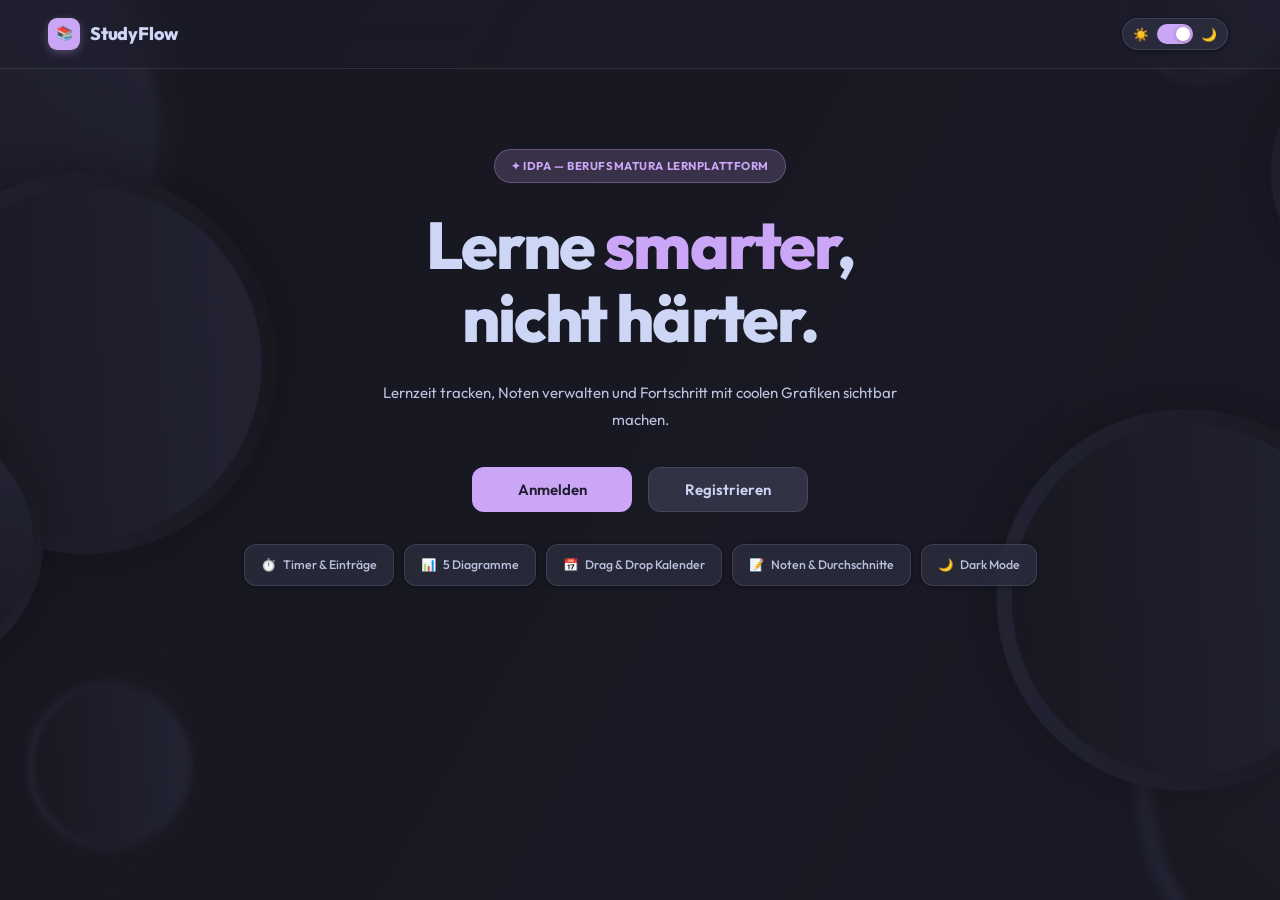
==== commit 752a592c: "new version, fixing previous" ====
--- a/templates/index.html
+++ b/templates/index.html
@@ -8,40 +8,18 @@
   <link href="https://fonts.googleapis.com/css2?family=Outfit:wght@300;400;500;600;700;800;900&display=swap" rel="stylesheet">
   <link rel="stylesheet" href="/static/css/style.css">
   <script src="https://cdn.jsdelivr.net/npm/chart.js@4.4.0/dist/chart.umd.min.js"></script>
+  <!-- Lucide Icons -->
+  <script src="https://unpkg.com/lucide@latest/dist/umd/lucide.min.js"></script>
 </head>
 <body>
 
-<!-- ══ SVG ICONS ════════════════════════════════════════════════════════════ -->
-<svg style="display:none" xmlns="http://www.w3.org/2000/svg">
-  <symbol id="ic-x"        viewBox="0 0 24 24"><line x1="18" y1="6" x2="6" y2="18"/><line x1="6" y1="6" x2="18" y2="18"/></symbol>
-  <symbol id="ic-edit"     viewBox="0 0 24 24"><path d="M11 4H4a2 2 0 0 0-2 2v14a2 2 0 0 0 2 2h14a2 2 0 0 0 2-2v-7"/><path d="M18.5 2.5a2.121 2.121 0 0 1 3 3L12 15l-4 1 1-4 9.5-9.5z"/></symbol>
-  <symbol id="ic-trash"    viewBox="0 0 24 24"><polyline points="3 6 5 6 21 6"/><path d="M19 6l-1 14a2 2 0 0 1-2 2H8a2 2 0 0 1-2-2L5 6"/><path d="M10 11v6M14 11v6M9 6V4a1 1 0 0 1 1-1h4a1 1 0 0 1 1 1v2"/></symbol>
-  <symbol id="ic-check"    viewBox="0 0 24 24"><polyline points="20 6 9 17 4 12"/></symbol>
-  <symbol id="ic-undo"     viewBox="0 0 24 24"><polyline points="1 4 1 10 7 10"/><path d="M3.51 15a9 9 0 1 0 .49-3.51"/></symbol>
-  <symbol id="ic-search"   viewBox="0 0 24 24"><circle cx="11" cy="11" r="8"/><line x1="21" y1="21" x2="16.65" y2="16.65"/></symbol>
-  <symbol id="ic-plus"     viewBox="0 0 24 24"><line x1="12" y1="5" x2="12" y2="19"/><line x1="5" y1="12" x2="19" y2="12"/></symbol>
-  <symbol id="ic-chev-r"   viewBox="0 0 24 24"><polyline points="9 18 15 12 9 6"/></symbol>
-  <symbol id="ic-sun"      viewBox="0 0 24 24"><circle cx="12" cy="12" r="5"/><line x1="12" y1="1" x2="12" y2="3"/><line x1="12" y1="21" x2="12" y2="23"/><line x1="4.22" y1="4.22" x2="5.64" y2="5.64"/><line x1="18.36" y1="18.36" x2="19.78" y2="19.78"/><line x1="1" y1="12" x2="3" y2="12"/><line x1="21" y1="12" x2="23" y2="12"/><line x1="4.22" y1="19.78" x2="5.64" y2="18.36"/><line x1="18.36" y1="5.64" x2="19.78" y2="4.22"/></symbol>
-  <symbol id="ic-moon"     viewBox="0 0 24 24"><path d="M21 12.79A9 9 0 1 1 11.21 3 7 7 0 0 0 21 12.79z"/></symbol>
-  <symbol id="ic-home"     viewBox="0 0 24 24"><path d="M3 9l9-7 9 7v11a2 2 0 0 1-2 2H5a2 2 0 0 1-2-2z"/><polyline points="9 22 9 12 15 12 15 22"/></symbol>
-  <symbol id="ic-note"     viewBox="0 0 24 24"><path d="M14 2H6a2 2 0 0 0-2 2v16a2 2 0 0 0 2 2h12a2 2 0 0 0 2-2V8z"/><polyline points="14 2 14 8 20 8"/><line x1="16" y1="13" x2="8" y2="13"/><line x1="16" y1="17" x2="8" y2="17"/></symbol>
-  <symbol id="ic-clock"    viewBox="0 0 24 24"><circle cx="12" cy="12" r="10"/><polyline points="12 6 12 12 16 14"/></symbol>
-  <symbol id="ic-calendar" viewBox="0 0 24 24"><rect x="3" y="4" width="18" height="18" rx="2"/><line x1="16" y1="2" x2="16" y2="6"/><line x1="8" y1="2" x2="8" y2="6"/><line x1="3" y1="10" x2="21" y2="10"/></symbol>
-  <symbol id="ic-chart"    viewBox="0 0 24 24"><line x1="18" y1="20" x2="18" y2="10"/><line x1="12" y1="20" x2="12" y2="4"/><line x1="6" y1="20" x2="6" y2="14"/></symbol>
-  <symbol id="ic-zap"      viewBox="0 0 24 24"><polygon points="13 2 3 14 12 14 11 22 21 10 12 10 13 2"/></symbol>
-  <symbol id="ic-settings" viewBox="0 0 24 24"><circle cx="12" cy="12" r="3"/><path d="M19.4 15a1.65 1.65 0 0 0 .33 1.82l.06.06a2 2 0 0 1-2.83 2.83l-.06-.06a1.65 1.65 0 0 0-1.82-.33 1.65 1.65 0 0 0-1 1.51V21a2 2 0 0 1-4 0v-.09A1.65 1.65 0 0 0 9 19.4a1.65 1.65 0 0 0-1.82.33l-.06.06a2 2 0 0 1-2.83-2.83l.06-.06A1.65 1.65 0 0 0 4.68 15a1.65 1.65 0 0 0-1.51-1H3a2 2 0 0 1 0-4h.09A1.65 1.65 0 0 0 4.6 9a1.65 1.65 0 0 0-.33-1.82l-.06-.06a2 2 0 0 1 2.83-2.83l.06.06A1.65 1.65 0 0 0 9 4.68a1.65 1.65 0 0 0 1-1.51V3a2 2 0 0 1 4 0v.09a1.65 1.65 0 0 0 1 1.51 1.65 1.65 0 0 0 1.82-.33l.06-.06a2 2 0 0 1 2.83 2.83l-.06.06A1.65 1.65 0 0 0 19.4 9a1.65 1.65 0 0 0 1.51 1H21a2 2 0 0 1 0 4h-.09a1.65 1.65 0 0 0-1.51 1z"/></symbol>
-  <symbol id="ic-logout"   viewBox="0 0 24 24"><path d="M9 21H5a2 2 0 0 1-2-2V5a2 2 0 0 1 2-2h4"/><polyline points="16 17 21 12 16 7"/><line x1="21" y1="12" x2="9" y2="12"/></symbol>
-  <symbol id="ic-tag"      viewBox="0 0 24 24"><path d="M20.59 13.41l-7.17 7.17a2 2 0 0 1-2.83 0L2 12V2h10l8.59 8.59a2 2 0 0 1 0 2.82z"/><line x1="7" y1="7" x2="7.01" y2="7"/></symbol>
-  <symbol id="ic-percent"  viewBox="0 0 24 24"><line x1="19" y1="5" x2="5" y2="19"/><circle cx="6.5" cy="6.5" r="2.5"/><circle cx="17.5" cy="17.5" r="2.5"/></symbol>
-</svg>
-
-<!-- ══ MODALS ════════════════════════════════════════════════════════════════ -->
-
-<div class="overlay" id="modal-login" onclick="closeModalOutside(event,'modal-login')">
+<!-- ══ MODALS ═══════════════════════════════════════════════════════════════ -->
+
+<!-- Login Modal -->
+<div class="overlay" id="modal-login">
   <div class="modal modal-sm">
-    <button class="modal-close" onclick="closeModal('login')"><svg><use href="#ic-x"/></svg></button>
-    <h2>Willkommen zurück</h2>
-    <p class="modal-sub">Melde dich an um weiterzumachen</p>
+    <button class="modal-close" onclick="closeModal('login')" title="Schliessen">✕</button>
+    <h2>Willkommen zurück</h2><p class="modal-sub">Melde dich an um weiterzumachen</p>
     <div class="fg"><label class="flbl">Benutzername</label><input class="fi" id="login-user" type="text" placeholder="admin" autocomplete="username"></div>
     <div class="fg"><label class="flbl">Passwort</label><input class="fi" id="login-pw" type="password" placeholder="••••••••" autocomplete="current-password"></div>
     <div id="login-err" class="ferr" style="display:none"></div>
@@ -52,11 +30,11 @@
   </div>
 </div>
 
-<div class="overlay" id="modal-register" onclick="closeModalOutside(event,'modal-register')">
+<!-- Register Modal -->
+<div class="overlay" id="modal-register">
   <div class="modal modal-sm">
-    <button class="modal-close" onclick="closeModal('register')"><svg><use href="#ic-x"/></svg></button>
-    <h2>Konto erstellen</h2>
-    <p class="modal-sub">Kostenlos registrieren und loslegen</p>
+    <button class="modal-close" onclick="closeModal('register')" title="Schliessen">✕</button>
+    <h2>Konto erstellen</h2><p class="modal-sub">Kostenlos registrieren und loslegen</p>
     <div class="fg"><label class="flbl">Benutzername *</label><input class="fi" id="reg-user" type="text" placeholder="Dein Benutzername" autocomplete="username"></div>
     <div class="fg"><label class="flbl">E-Mail (optional)</label><input class="fi" id="reg-email" type="email" placeholder="name@beispiel.ch"></div>
     <div class="fg"><label class="flbl">Passwort *</label><input class="fi" id="reg-pw" type="password" placeholder="Min. 6 Zeichen" autocomplete="new-password"></div>
@@ -71,59 +49,45 @@
 <!-- Note Modal -->
 <div class="overlay" id="modal-note" onclick="closeModalOutside(event,'modal-note')">
   <div class="modal">
-    <button class="modal-close" onclick="closeModal('note')"><svg><use href="#ic-x"/></svg></button>
-    <h2 id="modal-note-title">Note hinzufügen</h2>
-    <p class="modal-sub">Trage eine Note in dein Fach ein</p>
+    <button class="modal-close" onclick="closeModal('note')" title="Schliessen">✕</button>
+    <h2 id="modal-note-title">Note hinzufügen</h2><p class="modal-sub">Trage eine Note in dein Fach ein</p>
     <input type="hidden" id="note-edit-id">
     <div class="fg"><label class="flbl">Fach</label><select class="fi" id="note-fach" onchange="loadThemenNote()"></select></div>
-    <!-- Thema Suche + Erstellen -->
+    <div class="frow">
+      <div class="fg"><label class="flbl">Note</label><input class="fi" id="note-val" type="number" min="1" max="6" step="0.25" placeholder="5.5"></div>
+      <div class="fg"><label class="flbl">Gewichtung</label><input class="fi" id="note-gewichtung" type="number" min="0.01" max="10" step="0.01" placeholder="1.0" title="z.B. 0.33 für 33%, 1 für 100%"></div>
+    </div>
     <div class="fg">
       <label class="flbl">Thema</label>
-      <div class="sel-search-wrap" id="note-thema-wrap">
-        <span class="sel-search-icon"><svg><use href="#ic-search"/></svg></span>
-        <input class="sel-search-input" id="note-thema-search" type="text"
-          placeholder="Thema suchen oder neu erstellen..." autocomplete="off"
-          oninput="filterThemaDropdown()" onfocus="openThemaDropdown()" onkeydown="themaSearchKeydown(event)">
+      <div class="searchable-select-wrap">
+        <input class="fi" id="note-thema-search" placeholder="Thema suchen oder neu erstellen..." autocomplete="off" oninput="filterThemenDropdown('note')" onfocus="openThemenDropdown('note')" onblur="delayCloseDropdown('note')">
         <input type="hidden" id="note-thema-id">
-        <div class="sel-dropdown" id="note-thema-dropdown"></div>
-      </div>
-    </div>
-    <div class="frow">
-      <div class="fg">
-        <label class="flbl">Note</label>
-        <input class="fi" id="note-val" type="number" min="1" max="6" step="0.25" placeholder="5.5">
-      </div>
-      <div class="fg">
-        <label class="flbl">Gewichtung</label>
-        <input class="fi" id="note-gewichtung" type="number" min="0.01" max="10" step="0.01" placeholder="1.0" value="1.0">
-      </div>
-    </div>
-    <div class="fg">
-      <label class="flbl">Semester</label>
-      <select class="fi" id="note-sem"><option value="">— Semester —</option></select>
+        <div class="searchable-dropdown" id="note-thema-dropdown" style="display:none"></div>
+      </div>
     </div>
     <div class="fg"><label class="flbl">Datum</label><input class="fi" id="note-datum" type="date"></div>
-    <div id="note-err" class="ferr" style="display:none"></div>
-    <div class="modal-foot">
-      <button class="btn btn-p" onclick="saveNote()">Speichern</button>
-      <button class="btn btn-s" onclick="closeModal('note')">Abbrechen</button>
-    </div>
+    <div class="fg"><label class="flbl">Semester</label><select class="fi" id="note-semester-label"></select></div>
+    <div class="modal-foot"><button class="btn btn-p" onclick="saveNote()">Speichern</button><button class="btn btn-s" onclick="closeModal('note')">Abbrechen</button></div>
   </div>
 </div>
 
 <!-- Lernen Modal -->
 <div class="overlay" id="modal-lernen" onclick="closeModalOutside(event,'modal-lernen')">
   <div class="modal modal-lg">
-    <button class="modal-close" onclick="closeModal('lernen')"><svg><use href="#ic-x"/></svg></button>
-    <h2 id="lernen-modal-title">Lerneintrag</h2>
-    <p class="modal-sub">Füge eine Lerneinheit hinzu</p>
+    <button class="modal-close" onclick="closeModal('lernen')" title="Schliessen">✕</button>
+    <h2 id="lernen-modal-title">Lerneintrag</h2><p class="modal-sub">Füge eine Lerneinheit hinzu</p>
     <input type="hidden" id="lernen-edit-id">
     <div class="frow">
       <div class="fg"><label class="flbl">Fach *</label><select class="fi" id="lernen-fach" onchange="loadThemenLernen()"></select></div>
       <div class="fg"><label class="flbl">Methode</label><select class="fi" id="lernen-methode"></select></div>
     </div>
-    <div class="fg"><label class="flbl">Thema</label>
-      <select class="fi" id="lernen-thema-sel" onchange="applyThemaLernen()"><option value="">— Thema auswählen —</option></select>
+    <div class="fg">
+      <label class="flbl">Thema</label>
+      <div class="searchable-select-wrap">
+        <input class="fi" id="lernen-thema-search" placeholder="Thema suchen oder neu erstellen..." autocomplete="off" oninput="filterThemenDropdown('lernen')" onfocus="openThemenDropdown('lernen')" onblur="delayCloseDropdown('lernen')">
+        <input type="hidden" id="lernen-thema-id">
+        <div class="searchable-dropdown" id="lernen-thema-dropdown" style="display:none"></div>
+      </div>
     </div>
     <div class="fg"><label class="flbl">Titel *</label><input class="fi" id="lernen-titel" type="text" placeholder="Was hast du gemacht?"></div>
     <div class="fg"><label class="flbl">Beschreibung</label><textarea class="fi" id="lernen-desc" placeholder="Optionale Notizen..."></textarea></div>
@@ -131,20 +95,22 @@
       <div class="fg"><label class="flbl">Dauer (Min) *</label><input class="fi" id="lernen-dauer" type="number" min="1" placeholder="45"></div>
       <div class="fg"><label class="flbl">Datum</label><input class="fi" id="lernen-datum" type="date"></div>
     </div>
-    <div class="modal-foot">
-      <button class="btn btn-p" onclick="saveLerneintrag()">Speichern</button>
-      <button class="btn btn-s" onclick="closeModal('lernen')">Abbrechen</button>
-    </div>
+    <div class="modal-foot"><button class="btn btn-p" onclick="saveLerneintrag()">Speichern</button><button class="btn btn-s" onclick="closeModal('lernen')">Abbrechen</button></div>
   </div>
 </div>
 
 <!-- Themen Modal -->
 <div class="overlay" id="modal-themen" onclick="closeModalOutside(event,'modal-themen')">
   <div class="modal">
-    <button class="modal-close" onclick="closeModal('themen')"><svg><use href="#ic-x"/></svg></button>
-    <h2>Themen verwalten</h2>
-    <p class="modal-sub">Themen pro Fach hinzufügen und verwalten</p>
+    <button class="modal-close" onclick="closeModal('themen')" title="Schliessen">✕</button>
+    <h2>Themen verwalten</h2><p class="modal-sub">Themen pro Fach hinzufügen und verwalten</p>
     <div class="fg"><label class="flbl">Fach</label><select class="fi" id="thema-fach" onchange="renderThemenList()"></select></div>
+    <div class="thema-search">
+      <div class="search-wrap">
+        <span class="search-icon">🔍</span>
+        <input class="fi" id="thema-search-input" placeholder="Themen suchen..." oninput="renderThemenList()">
+      </div>
+    </div>
     <div style="display:flex;gap:8px;margin-bottom:16px">
       <input class="fi" id="thema-name" placeholder="Neues Thema..." style="flex:1" onkeydown="if(event.key==='Enter')addThema()">
       <button class="btn btn-p btn-sm" onclick="addThema()">+ Hinzufügen</button>
@@ -157,58 +123,50 @@
 <!-- Fach Modal -->
 <div class="overlay" id="modal-fach" onclick="closeModalOutside(event,'modal-fach')">
   <div class="modal modal-sm">
-    <button class="modal-close" onclick="closeModal('fach')"><svg><use href="#ic-x"/></svg></button>
-    <h2>Fach hinzufügen</h2>
-    <p class="modal-sub">Neues Schulfach erstellen</p>
+    <button class="modal-close" onclick="closeModal('fach')" title="Schliessen">✕</button>
+    <h2>Fach hinzufügen</h2><p class="modal-sub">Neues Schulfach erstellen</p>
     <div class="fg"><label class="flbl">Fachname</label><input class="fi" id="new-fach-name" type="text" placeholder="z.B. Chemie" onkeydown="if(event.key==='Enter')saveFach()"></div>
     <div class="fg"><label class="flbl">Farbe</label><div class="cdots" id="fach-cdots"></div></div>
-    <div class="modal-foot">
-      <button class="btn btn-p" onclick="saveFach()">Hinzufügen</button>
-      <button class="btn btn-s" onclick="closeModal('fach')">Abbrechen</button>
-    </div>
+    <div class="modal-foot"><button class="btn btn-p" onclick="saveFach()">Hinzufügen</button><button class="btn btn-s" onclick="closeModal('fach')">Abbrechen</button></div>
   </div>
 </div>
 
 <!-- Methode Modal -->
 <div class="overlay" id="modal-methode" onclick="closeModalOutside(event,'modal-methode')">
-  <div class="modal">
-    <button class="modal-close" onclick="closeModal('methode')"><svg><use href="#ic-x"/></svg></button>
-    <h2>Eigene Methode</h2>
-    <p class="modal-sub">Füge deine persönliche Lernmethode hinzu</p>
-    <div class="fg"><label class="flbl">Name</label><input class="fi" id="m-name" type="text" placeholder="z.B. Mind Maps"></div>
+  <div class="modal modal-lg">
+    <button class="modal-close" onclick="closeModal('methode')" title="Schliessen">✕</button>
+    <h2>Eigene Methode</h2><p class="modal-sub">Füge deine persönliche Lernmethode hinzu</p>
+    <div class="fg"><label class="flbl">Name</label><input class="fi" id="m-name" type="text" placeholder="z.B. Visualisierung"></div>
+    <div class="fg">
+      <label class="flbl">Icon auswählen</label>
+      <div id="m-icon-grid" style="display:grid;grid-template-columns:repeat(8,1fr);gap:6px;margin-top:4px"></div>
+      <input type="hidden" id="m-icon" value="💡">
+    </div>
     <div class="fg"><label class="flbl">Beschreibung</label><textarea class="fi" id="m-desc" placeholder="Wie funktioniert diese Methode?"></textarea></div>
     <div class="fg"><label class="flbl">Empfehlung (Fächer)</label><input class="fi" id="m-empf" type="text" placeholder="z.B. Biologie, Geschichte"></div>
-    <div class="fg"><label class="flbl">Farbe</label><div class="cdots" id="methode-cdots"></div></div>
-    <div class="modal-foot">
-      <button class="btn btn-p" onclick="saveMethode()">Speichern</button>
-      <button class="btn btn-s" onclick="closeModal('methode')">Abbrechen</button>
-    </div>
+    <div class="modal-foot"><button class="btn btn-p" onclick="saveMethode()">Speichern</button><button class="btn btn-s" onclick="closeModal('methode')">Abbrechen</button></div>
   </div>
 </div>
 
-<!-- Kalender Event Modal -->
+<!-- Event Modal -->
 <div class="overlay" id="modal-event" onclick="closeModalOutside(event,'modal-event')">
   <div class="modal">
-    <button class="modal-close" onclick="closeModal('event')"><svg><use href="#ic-x"/></svg></button>
-    <h2>Termin planen</h2>
-    <p class="modal-sub">Plane eine Lerneinheit im Kalender</p>
+    <button class="modal-close" onclick="closeModal('event')" title="Schliessen">✕</button>
+    <h2>Termin planen</h2><p class="modal-sub">Plane eine Lerneinheit im Kalender</p>
     <div class="fg"><label class="flbl">Titel</label><input class="fi" id="event-titel" placeholder="z.B. Mathe lernen" onkeydown="if(event.key==='Enter')saveEvent()"></div>
     <div class="fg"><label class="flbl">Fach</label><select class="fi" id="event-fach"></select></div>
     <div class="frow">
       <div class="fg"><label class="flbl">Datum</label><input class="fi" id="event-datum" type="date"></div>
       <div class="fg"><label class="flbl">Uhrzeit</label><input class="fi" id="event-start" type="time"></div>
     </div>
-    <div class="modal-foot">
-      <button class="btn btn-p" onclick="saveEvent()">Planen</button>
-      <button class="btn btn-s" onclick="closeModal('event')">Abbrechen</button>
-    </div>
+    <div class="modal-foot"><button class="btn btn-p" onclick="saveEvent()">Planen</button><button class="btn btn-s" onclick="closeModal('event')">Abbrechen</button></div>
   </div>
 </div>
 
 <!-- Event Detail Modal -->
 <div class="overlay" id="modal-event-detail" onclick="closeModalOutside(event,'modal-event-detail')">
   <div class="modal modal-sm">
-    <button class="modal-close" onclick="closeModal('event-detail')"><svg><use href="#ic-x"/></svg></button>
+    <button class="modal-close" onclick="closeModal('event-detail')" title="Schliessen">✕</button>
     <h2 id="ev-detail-title">Termin</h2>
     <p class="modal-sub" id="ev-detail-info">–</p>
     <div class="modal-foot">
@@ -218,15 +176,21 @@
   </div>
 </div>
 
+
 <!-- ══ LANDING ════════════════════════════════════════════════════════════════ -->
-<div id="landing">
+<div id="landing" style="display:flex">
   <nav class="land-nav">
     <div class="land-logo"><div class="logo-mark">📚</div>StudyFlow</div>
     <div class="land-actions">
-      <div class="theme-switch" onclick="toggleTheme()" title="Dark/Light Mode">
-        <span class="theme-switch-icon"><svg width="14" height="14" style="stroke:currentColor;fill:none;stroke-width:2;stroke-linecap:round;stroke-linejoin:round"><use href="#ic-moon"/></svg></span>
-        <div class="theme-switch-track" id="theme-track-land"><div class="theme-switch-knob"></div></div>
-        <span class="theme-switch-icon"><svg width="14" height="14" style="stroke:currentColor;fill:none;stroke-width:2;stroke-linecap:round;stroke-linejoin:round"><use href="#ic-sun"/></svg></span>
+      <div class="land-theme-slider">
+        <div class="theme-slider-wrap" onclick="toggleTheme()">
+          <span class="theme-slider-icon">☀️</span>
+          <label class="theme-slider-toggle" onclick="event.stopPropagation()">
+            <input type="checkbox" id="land-dark-toggle" onchange="toggleTheme()">
+            <span class="theme-slider-track"></span>
+          </label>
+          <span class="theme-slider-icon">🌙</span>
+        </div>
       </div>
     </div>
   </nav>
@@ -235,49 +199,35 @@
     <h1>Lerne <em>smarter</em>,<br>nicht härter.</h1>
     <p>Lernzeit tracken, Noten verwalten und Fortschritt mit coolen Grafiken sichtbar machen.</p>
     <div class="hero-center-btns">
-      <button class="btn btn-p btn-lg" onclick="openModal('register')">Jetzt starten →</button>
-      <button class="btn btn-s btn-lg" onclick="openModal('login')">Ich hab schon ein Konto</button>
+      <button class="btn btn-p btn-lg" onclick="openModal('login')">Anmelden</button>
+      <button class="btn btn-s btn-lg" onclick="openModal('register')">Registrieren</button>
     </div>
     <div class="feat-strip">
       <div class="feat-chip"><span>⏱️</span> Timer & Einträge</div>
-      <div class="feat-chip"><span>📊</span> 6 Diagramme</div>
+      <div class="feat-chip"><span>📊</span> 5 Diagramme</div>
       <div class="feat-chip"><span>📅</span> Drag & Drop Kalender</div>
-      <div class="feat-chip"><span>📝</span> Gewichtete Noten</div>
+      <div class="feat-chip"><span>📝</span> Noten & Durchschnitte</div>
       <div class="feat-chip"><span>🌙</span> Dark Mode</div>
     </div>
   </div>
 </div>
 
 <!-- ══ APP ════════════════════════════════════════════════════════════════════ -->
-<div id="app">
+<div id="app" style="display:none">
   <aside class="sidebar" id="sidebar">
     <div class="sidebar-inner">
       <div class="sidebar-logo"><div class="logo-mark">📚</div>StudyFlow</div>
       <nav class="sidebar-nav">
         <div class="nav-section-label">Haupt</div>
-        <a class="nav-item" id="nv-dashboard" onclick="showPage('dashboard')">
-          <div class="nav-icon"><svg><use href="#ic-home"/></svg></div>Übersicht
-        </a>
-        <a class="nav-item" id="nv-noten" onclick="showPage('noten')">
-          <div class="nav-icon"><svg><use href="#ic-note"/></svg></div>Noten
-        </a>
-        <a class="nav-item" id="nv-lernen" onclick="showPage('lernen')">
-          <div class="nav-icon"><svg><use href="#ic-clock"/></svg></div>Lernen
-        </a>
-        <a class="nav-item" id="nv-kalender" onclick="showPage('kalender')">
-          <div class="nav-icon"><svg><use href="#ic-calendar"/></svg></div>Planung
-        </a>
+        <a class="nav-item" id="nv-dashboard" onclick="showPage('dashboard')"><div class="nav-icon">🏠</div>Übersicht</a>
+        <a class="nav-item" id="nv-noten"     onclick="showPage('noten')"><div class="nav-icon">📝</div>Noten</a>
+        <a class="nav-item" id="nv-lernen"    onclick="showPage('lernen')"><div class="nav-icon">⏱️</div>Lernen</a>
+        <a class="nav-item" id="nv-kalender"  onclick="showPage('kalender')"><div class="nav-icon">📅</div>Planung</a>
         <div class="nav-section-label">Analyse</div>
-        <a class="nav-item" id="nv-statistiken" onclick="showPage('statistiken')">
-          <div class="nav-icon"><svg><use href="#ic-chart"/></svg></div>Statistiken
-        </a>
-        <a class="nav-item" id="nv-methoden" onclick="showPage('methoden')">
-          <div class="nav-icon"><svg><use href="#ic-zap"/></svg></div>Lernmethoden
-        </a>
+        <a class="nav-item" id="nv-statistiken" onclick="showPage('statistiken')"><div class="nav-icon">📊</div>Statistiken</a>
+        <a class="nav-item" id="nv-methoden"    onclick="showPage('methoden')"><div class="nav-icon">⚡</div>Lernmethoden</a>
         <div class="nav-section-label">Konto</div>
-        <a class="nav-item" id="nv-einstellungen" onclick="showPage('einstellungen')">
-          <div class="nav-icon"><svg><use href="#ic-settings"/></svg></div>Einstellungen
-        </a>
+        <a class="nav-item" id="nv-einstellungen" onclick="showPage('einstellungen')"><div class="nav-icon">⚙️</div>Einstellungen</a>
       </nav>
       <div class="sidebar-footer">
         <div class="user-pill">
@@ -294,56 +244,49 @@
         <button class="burger" onclick="toggleSidebar()"><span></span><span></span><span></span></button>
         <h1 class="topbar-title" id="topbar-title">Übersicht</h1>
       </div>
-      <div class="topbar-right">
-        <div id="topbar-actions" style="display:flex;gap:8px;align-items:center"></div>
-        <div class="theme-switch" onclick="toggleTheme()" title="Dark/Light Mode" style="margin-left:4px">
-          <span class="theme-switch-icon"><svg width="14" height="14" style="stroke:var(--text2);fill:none;stroke-width:2;stroke-linecap:round;stroke-linejoin:round"><use href="#ic-moon"/></svg></span>
-          <div class="theme-switch-track" id="theme-track"><div class="theme-switch-knob"></div></div>
-          <span class="theme-switch-icon"><svg width="14" height="14" style="stroke:var(--text2);fill:none;stroke-width:2;stroke-linecap:round;stroke-linejoin:round"><use href="#ic-sun"/></svg></span>
+      <div class="topbar-right" id="topbar-actions">
+        <div class="theme-slider-wrap" onclick="toggleTheme()" style="margin-right:4px">
+          <span class="theme-slider-icon" style="font-size:.8rem">☀️</span>
+          <label class="theme-slider-toggle" onclick="event.stopPropagation()">
+            <input type="checkbox" id="app-dark-toggle" onchange="toggleTheme()">
+            <span class="theme-slider-track"></span>
+          </label>
+          <span class="theme-slider-icon" style="font-size:.8rem">🌙</span>
         </div>
       </div>
     </div>
 
-    <!-- DASHBOARD -->
+    <!-- ── DASHBOARD ── -->
     <div class="page page-content" id="page-dashboard">
       <div class="grid-4" id="dash-stats" style="margin-bottom:24px">
-        <div class="stat-card"><div class="stat-icon"><svg width="24" height="24"><use href="#ic-clock"/></svg></div><div class="stat-label">Lernzeit diese Woche</div><div class="stat-val">–</div><div class="stat-sub">Lade...</div></div>
-        <div class="stat-card"><div class="stat-icon"><svg width="24" height="24"><use href="#ic-note"/></svg></div><div class="stat-label">Aktive Fächer</div><div class="stat-val">–</div><div class="stat-sub">–</div></div>
-        <div class="stat-card"><div class="stat-icon"><svg width="24" height="24"><use href="#ic-chart"/></svg></div><div class="stat-label">Letzte Note</div><div class="stat-val">–</div><div class="stat-sub">–</div></div>
-        <div class="stat-card"><div class="stat-icon"><svg width="24" height="24"><use href="#ic-zap"/></svg></div><div class="stat-label">Gesamtdurchschnitt</div><div class="stat-val">–</div><div class="stat-sub">–</div></div>
+        <div class="stat-card"><div class="stat-icon">⏱️</div><div class="stat-label">Lernzeit diese Woche</div><div class="stat-val">0h</div><div class="stat-sub">0 Minuten total</div></div>
+        <div class="stat-card"><div class="stat-icon">🎓</div><div class="stat-label">Aktive Fächer</div><div class="stat-val">0</div><div class="stat-sub">Schuljahr 2025</div></div>
+        <div class="stat-card"><div class="stat-icon">📝</div><div class="stat-label">Letzte Note</div><div class="stat-val">–</div><div class="stat-sub">Noch keine Noten</div></div>
+        <div class="stat-card"><div class="stat-icon">⭐</div><div class="stat-label">Gesamtdurchschnitt</div><div class="stat-val">–</div><div class="stat-sub">Über alle Fächer</div></div>
       </div>
       <div class="grid-2" style="margin-bottom:24px">
-        <div class="chart-card"><div class="chart-title">Lernzeit pro Fach</div><div class="chart-sub">Gesamte Lernzeit in Stunden</div><div class="chart-wrap"><canvas id="ch-dash-fach"></canvas></div></div>
-        <div class="chart-card"><div class="chart-title">Notendurchschnitte</div><div class="chart-sub">Alle Fächer im Überblick</div><div class="chart-wrap"><canvas id="ch-dash-noten"></canvas></div></div>
-      </div>
-      <div class="sec-head">
-        <div><div class="sec-title">Letzte Lerneinträge</div><div class="sec-sub">Deine letzten 5 Einträge</div></div>
-        <button class="btn btn-s btn-sm" onclick="showPage('lernen')">Alle anzeigen →</button>
-      </div>
+        <div class="chart-card"><div class="chart-title">📚 Lernzeit pro Fach</div><div class="chart-sub">Gesamte Lernzeit in Stunden</div><div class="chart-wrap"><canvas id="ch-dash-fach"></canvas></div></div>
+        <div class="chart-card"><div class="chart-title">📊 Notendurchschnitte</div><div class="chart-sub">Gewichteter Durchschnitt alle Fächer</div><div class="chart-wrap"><canvas id="ch-dash-noten"></canvas></div></div>
+      </div>
+      <div class="sec-head"><div><div class="sec-title">Letzte Lerneinträge</div><div class="sec-sub">Deine neuesten Aktivitäten</div></div></div>
       <div id="dash-eintraege"></div>
     </div>
 
-    <!-- NOTEN -->
+    <!-- ── NOTEN ── -->
     <div class="page page-content" id="page-noten" style="display:none">
       <div id="noten-list"></div>
     </div>
 
-    <!-- LERNEN -->
+    <!-- ── LERNEN ── -->
     <div class="page page-content" id="page-lernen" style="display:none">
       <div class="grid-2" style="margin-bottom:28px">
         <div>
-          <div class="sec-title" style="margin-bottom:14px">Lern-Timer</div>
+          <div class="sec-title" style="margin-bottom:14px">⏱️ Lern-Timer</div>
           <div class="timer-card">
             <div class="timer-lbl">Aktuelle Sitzung</div>
             <div class="timer-ring-wrap">
-              <svg width="190" height="190" viewBox="0 0 190 190">
-                <circle class="ring-bg" cx="95" cy="95" r="80" stroke-width="10"/>
-                <circle class="ring-fill" id="ring-fill" cx="95" cy="95" r="80" stroke-width="10" stroke-dasharray="502.65" stroke-dashoffset="502.65"/>
-              </svg>
-              <div class="timer-center">
-                <div class="timer-time" id="timer-display">00:00:00</div>
-                <div class="timer-state" id="timer-state-lbl">Bereit</div>
-              </div>
+              <svg width="190" height="190" viewBox="0 0 190 190"><circle class="ring-bg" cx="95" cy="95" r="80" stroke-width="10"/><circle class="ring-fill" id="ring-fill" cx="95" cy="95" r="80" stroke-width="10" stroke-dasharray="502.65" stroke-dashoffset="502.65"/></svg>
+              <div class="timer-center"><div class="timer-time" id="timer-display">00:00:00</div><div class="timer-state" id="timer-state-lbl">Bereit</div></div>
             </div>
             <div class="timer-fach-lbl" id="timer-fach-lbl">Kein Fach gewählt</div>
             <div class="timer-btns">
@@ -357,7 +300,7 @@
           </div>
         </div>
         <div>
-          <div class="sec-title" style="margin-bottom:14px">Schnelleintrag</div>
+          <div class="sec-title" style="margin-bottom:14px">📝 Schnelleintrag</div>
           <div class="card" style="padding:22px">
             <div class="fg"><label class="flbl">Fach *</label><select class="fi" id="quick-fach" onchange="loadThemenQuick()"></select></div>
             <div class="fg"><label class="flbl">Thema</label><select class="fi" id="quick-thema" onchange="applyThemaQuick()"><option value="">— Thema auswählen —</option></select></div>
@@ -366,21 +309,17 @@
               <div class="fg"><label class="flbl">Minuten *</label><input class="fi" id="quick-dauer" type="number" min="1" placeholder="45"></div>
               <div class="fg"><label class="flbl">Datum</label><input class="fi" id="quick-datum" type="date"></div>
             </div>
-            <button class="btn btn-p" style="width:100%" onclick="quickSave()">Eintrag speichern</button>
+            <button class="btn btn-p" style="width:100%" onclick="quickSave()">✓ Eintrag speichern</button>
           </div>
         </div>
       </div>
       <div class="sec-head">
         <div><div class="sec-title">Alle Lerneinträge</div><div class="sec-sub" id="lernen-count"></div></div>
-        <button class="btn btn-p btn-sm" onclick="openAddLernen()">
-          <svg width="13" height="13" style="stroke:currentColor;fill:none;stroke-width:2.5;stroke-linecap:round;stroke-linejoin:round"><use href="#ic-plus"/></svg>
-          Eintrag
-        </button>
       </div>
       <div id="lernen-list"></div>
     </div>
 
-    <!-- KALENDER -->
+    <!-- ── KALENDER ── -->
     <div class="page page-content" id="page-kalender" style="display:none">
       <div class="cal-wrap">
         <div class="cal-nav">
@@ -404,58 +343,40 @@
         <div class="cal-body" id="cal-body"></div>
       </div>
       <div style="margin-top:24px">
-        <div class="sec-head"><div><div class="sec-title">Kommende Termine</div></div>
-          <button class="btn btn-p btn-sm" onclick="openAddEvent()">
-            <svg width="13" height="13" style="stroke:currentColor;fill:none;stroke-width:2.5;stroke-linecap:round;stroke-linejoin:round"><use href="#ic-plus"/></svg>
-            Termin
-          </button>
-        </div>
+        <div class="sec-head"><div><div class="sec-title">📌 Kommende Termine</div><div class="sec-sub">Geplante Lerneinheiten</div></div></div>
         <div id="upcoming-events"></div>
       </div>
     </div>
 
-    <!-- STATISTIKEN -->
+    <!-- ── STATISTIKEN ── -->
     <div class="page page-content" id="page-statistiken" style="display:none">
-      <div class="grid-2" style="margin-bottom:20px;align-items:start">
-        <div class="chart-card">
-          <div class="chart-title">Lernzeit & Noten Radar</div>
-          <div class="chart-sub">Vergleich aller Fächer</div>
-          <div class="chart-wrap-xl" style="max-width:100%;margin:0 auto"><canvas id="ch-radar"></canvas></div>
-        </div>
-        <div class="chart-card">
-          <div class="chart-title">Lernzeit pro Fach</div>
-          <div class="chart-sub">Gesamte Stunden je Fach</div>
-          <div class="chart-wrap chart-wrap-lg"><canvas id="ch-stat-fach"></canvas></div>
-        </div>
-      </div>
-      <div class="grid-2" style="margin-bottom:20px">
-        <div class="chart-card"><div class="chart-title">Lernzeit pro Methode</div><div class="chart-sub">Welche Methode nutzt du am meisten?</div><div class="chart-wrap"><canvas id="ch-stat-meth"></canvas></div></div>
-        <div class="chart-card"><div class="chart-title">Note vs. Lernmethode</div><div class="chart-sub">Welche Methode bringt die besten Noten?</div><div class="chart-wrap"><canvas id="ch-note-meth"></canvas></div></div>
-      </div>
-      <div class="chart-card" style="margin-bottom:20px">
-        <div class="chart-title">Lernverlauf (letzte 30 Tage)</div>
-        <div class="chart-sub">Tägliche Lernminuten</div>
-        <div class="chart-wrap-lg"><canvas id="ch-verlauf"></canvas></div>
-      </div>
-      <div class="chart-card">
-        <div class="chart-title">Themen: Lernzeit & Noten</div>
-        <div class="chart-sub">Lernzeit und Notendurchschnitt pro Thema</div>
-        <div class="chart-wrap-lg"><canvas id="ch-themen"></canvas></div>
-      </div>
-    </div>
-
-    <!-- METHODEN -->
+      <!-- Top row: Lernzeit pro Fach + Lernzeit pro Methode -->
+      <div class="stats-top-row">
+        <div class="chart-card"><div class="chart-title">📚 Lernzeit pro Fach</div><div class="chart-sub">Gesamte Stunden je Fach</div><div class="chart-wrap chart-wrap-lg"><canvas id="ch-stat-fach"></canvas></div></div>
+        <div class="chart-card"><div class="chart-title">⚡ Lernzeit pro Methode</div><div class="chart-sub">Welche Methode nutzt du am meisten?</div><div class="chart-wrap"><canvas id="ch-stat-meth"></canvas></div></div>
+      </div>
+      <!-- Radar big -->
+      <div class="stats-radar-big">
+        <div class="chart-card"><div class="chart-title">🎯 Lernzeit & Noten Radar</div><div class="chart-sub">Vergleich aller Fächer — Lernzeit (lila) vs. Noten (grün)</div><div class="chart-wrap chart-wrap-xl" style="max-width:600px;margin:0 auto"><canvas id="ch-radar"></canvas></div></div>
+      </div>
+      <!-- Bottom: Verlauf full width + Note vs Methode -->
+      <div class="stats-bottom-row">
+        <div class="chart-card"><div class="chart-title">🗓️ Lernverlauf (30 Tage)</div><div class="chart-sub">Tägliche Lernminuten der letzten 30 Tage</div><div class="chart-wrap chart-wrap-lg"><canvas id="ch-verlauf"></canvas></div></div>
+        <div class="chart-card"><div class="chart-title">📈 Note vs. Lernmethode</div><div class="chart-sub">Welche Methode bringt beste Noten?</div><div class="chart-wrap"><canvas id="ch-note-meth"></canvas></div></div>
+      </div>
+    </div>
+
+    <!-- ── METHODEN ── -->
     <div class="page page-content" id="page-methoden" style="display:none">
       <div class="grid-auto" id="methoden-grid"></div>
     </div>
 
-    <!-- EINSTELLUNGEN -->
+    <!-- ── EINSTELLUNGEN ── -->
     <div class="page page-content" id="page-einstellungen" style="display:none">
       <div class="settings-wrap">
-        <!-- Profil -->
         <div class="settings-sec">
           <div class="settings-sec-lbl">Profil</div>
-          <div class="settings-row" style="gap:16px">
+          <div class="settings-row">
             <div style="display:flex;align-items:center;gap:16px">
               <div style="position:relative">
                 <div id="profile-pic" style="width:64px;height:64px;border-radius:16px;background:linear-gradient(135deg,var(--accent),var(--purple));display:flex;align-items:center;justify-content:center;font-size:1.6rem;font-weight:800;color:#1E1E2E;overflow:hidden;cursor:pointer;flex-shrink:0" onclick="document.getElementById('pic-input').click()">
@@ -463,44 +384,42 @@
                   <img id="profile-img" style="display:none;width:100%;height:100%;object-fit:cover;position:absolute;inset:0" src="">
                 </div>
                 <input type="file" id="pic-input" accept="image/*" style="display:none" onchange="uploadProfilePic(event)">
-                <div style="position:absolute;bottom:-4px;right:-4px;width:20px;height:20px;border-radius:50%;background:var(--accent);display:flex;align-items:center;justify-content:center;cursor:pointer;border:2px solid var(--surface)" onclick="document.getElementById('pic-input').click()">
-                  <svg width="10" height="10" style="stroke:#1E1E2E;fill:none;stroke-width:2.5;stroke-linecap:round;stroke-linejoin:round"><use href="#ic-edit"/></svg>
-                </div>
               </div>
               <div><div class="settings-lbl" id="settings-uname">–</div><div class="settings-sub">Klicke auf das Bild um es zu ändern</div></div>
             </div>
-            <button class="btn btn-danger btn-xs" onclick="removeProfilePic()">Bild entfernen</button>
+            <button class="btn btn-s btn-xs" onclick="removeProfilePic()">Entfernen</button>
           </div>
         </div>
-        <!-- Darstellung -->
+
         <div class="settings-sec">
           <div class="settings-sec-lbl">Darstellung</div>
           <div class="settings-row">
-            <div><div class="settings-lbl">Dark Mode</div><div class="settings-sub">Catppuccin Mocha / Latte</div></div>
-            <label class="toggle"><input type="checkbox" id="toggle-dark" onchange="toggleTheme()"><span class="toggle-slider"></span></label>
+            <div><div class="settings-lbl">Dark Mode</div><div class="settings-sub">Catppuccin Mocha Design</div></div>
+            <div class="theme-slider-wrap" onclick="toggleTheme()" style="border:none;background:transparent;padding:0">
+              <span class="theme-slider-icon">☀️</span>
+              <label class="theme-slider-toggle" onclick="event.stopPropagation()">
+                <input type="checkbox" id="settings-dark-toggle" onchange="toggleTheme()">
+                <span class="theme-slider-track"></span>
+              </label>
+              <span class="theme-slider-icon">🌙</span>
+            </div>
           </div>
         </div>
-        <!-- Semester -->
-        <div class="settings-sec">
-          <div class="settings-sec-lbl">Semester verwalten</div>
-          <div id="settings-semester" style="margin-bottom:12px"></div>
-          <div style="display:flex;gap:8px">
-            <input class="fi" id="settings-semester-new" placeholder="z.B. HS 2024 / Semester 1" style="flex:1;padding:8px 12px"
-              onkeydown="if(event.key==='Enter'){addSemester(this.value);this.value=''}">
-            <button class="btn btn-p btn-sm" onclick="addSemester(document.getElementById('settings-semester-new').value);document.getElementById('settings-semester-new').value=''">+ Hinzufügen</button>
-          </div>
-        </div>
-        <!-- Fächer -->
+
         <div class="settings-sec">
           <div class="settings-sec-lbl">Fächer verwalten</div>
           <div id="settings-faecher"></div>
           <button class="btn btn-s btn-sm" style="margin-top:10px" onclick="openAddFach()">+ Neues Fach hinzufügen</button>
         </div>
-        <!-- Themen -->
+
         <div class="settings-sec">
           <div class="settings-sec-lbl">Themen verwalten</div>
           <div style="display:flex;gap:8px;margin-bottom:12px">
             <select class="fi" id="settings-thema-fach" onchange="renderSettingsThemen()" style="flex:1;padding:8px 12px"></select>
+          </div>
+          <div class="search-wrap" style="margin-bottom:10px">
+            <span class="search-icon">🔍</span>
+            <input class="fi" id="settings-thema-search" placeholder="Themen suchen..." style="padding-left:36px" oninput="renderSettingsThemen()">
           </div>
           <div id="settings-themen" style="margin-bottom:12px"></div>
           <div style="display:flex;gap:8px">
@@ -508,15 +427,21 @@
             <button class="btn btn-p btn-sm" onclick="settingsAddThema()">+ Hinzufügen</button>
           </div>
         </div>
-        <!-- Konto / Abmelden -->
+
+        <div class="settings-sec">
+          <div class="settings-sec-lbl">Semester verwalten</div>
+          <div id="settings-semester" style="margin-bottom:12px"></div>
+          <div style="display:flex;gap:8px">
+            <input class="fi" id="settings-semester-new" placeholder="z.B. Semester 5 / Schule XY..." style="flex:1;padding:8px 12px" onkeydown="if(event.key==='Enter')settingsAddSemester()">
+            <button class="btn btn-p btn-sm" onclick="settingsAddSemester()">+ Hinzufügen</button>
+          </div>
+        </div>
+
         <div class="settings-sec">
           <div class="settings-sec-lbl">Konto</div>
           <div class="settings-row">
             <div><div class="settings-lbl">Abmelden</div><div class="settings-sub">Von diesem Gerät abmelden</div></div>
-            <button class="btn btn-danger btn-sm" onclick="doLogout()">
-              <svg width="14" height="14" style="stroke:currentColor;fill:none;stroke-width:2;stroke-linecap:round;stroke-linejoin:round"><use href="#ic-logout"/></svg>
-              Abmelden
-            </button>
+            <button class="btn btn-danger btn-sm" onclick="doLogout()">Abmelden</button>
           </div>
         </div>
       </div>
@@ -527,6 +452,942 @@
 
 <div class="toast-wrap" id="toast-wrap"></div>
 
-<script src="/static/js/spa.js"></script>
+<script>
+/* ═══════════════════════════════════════════════════════
+   StudyFlow v3 — Main JS
+═══════════════════════════════════════════════════════ */
+
+const SF = {
+  user: null, faecher: [], noten: [], methoden: [],
+  eintraege: [], themen: [], kalender: [], semester: [],
+  charts: {}, selColor: '#CBA6F7', curPage: 'dashboard',
+};
+
+const PAGE_TITLES = { dashboard:'Übersicht', noten:'Noten', lernen:'Lernen', kalender:'Planung', statistiken:'Statistiken', methoden:'Lernmethoden', einstellungen:'Einstellungen' };
+const PAGE_ACTIONS = {
+  noten: `<button class="btn btn-s btn-sm" onclick="openAddFach()">+ Fach</button><button class="btn btn-p btn-sm" onclick="openAddNote()">+ Note</button>`,
+  lernen: `<button class="btn btn-s btn-sm" onclick="openThemenModal()">Themen</button><button class="btn btn-p btn-sm" onclick="openAddLernen()">+ Eintrag</button>`,
+  kalender: `<button class="btn btn-p btn-sm" onclick="openAddEvent()">+ Termin</button>`,
+  methoden: `<button class="btn btn-p btn-sm" onclick="openMethodeModal()">+ Eigene Methode</button>`,
+};
+
+/* ── API ──────────────────────────────────────────────── */
+async function api(method, path, data) {
+  const o = { method, credentials:'include', headers:{'Content-Type':'application/json'} };
+  if (data) o.body = JSON.stringify(data);
+  try { const r = await fetch('/api'+path, o); return r.json(); } catch { return {}; }
+}
+
+/* ── INIT ─────────────────────────────────────────────── */
+async function init() {
+  applyTheme();
+  buildColorDots();
+  document.getElementById('login-pw').addEventListener('keydown', e => { if(e.key==='Enter') doLogin(); });
+  document.getElementById('reg-pw').addEventListener('keydown', e => { if(e.key==='Enter') doRegister(); });
+
+  const me = await api('GET', '/me');
+  if (!me.logged_in) {
+    showLanding();
+  } else {
+    SF.user = me;
+    setUserUI();
+    await loadAll();
+    showApp();
+    showPage('dashboard');
+  }
+}
+
+function showLanding() {
+  document.getElementById('landing').style.display = 'flex';
+  document.getElementById('app').style.display = 'none';
+}
+function showApp() {
+  document.getElementById('landing').style.display = 'none';
+  document.getElementById('app').style.display = 'flex';
+}
+function setUserUI() {
+  const u = SF.user?.username || '';
+  const savedPic = localStorage.getItem('sf-pic');
+  const av = document.getElementById('sidebar-uav');
+  if (av) { av.innerHTML = savedPic ? `<img src="${savedPic}" style="width:100%;height:100%;object-fit:cover;border-radius:9px">` : u[0]?.toUpperCase() || '?'; }
+  const un = document.getElementById('sidebar-uname'); if(un) un.textContent = u;
+  const su = document.getElementById('settings-uname'); if(su) su.textContent = u;
+  const pi = document.getElementById('profile-initials'); if(pi) pi.textContent = u[0]?.toUpperCase() || '?';
+  const pimg = document.getElementById('profile-img');
+  if (pimg && savedPic) { pimg.src = savedPic; pimg.style.display = 'block'; if(pi) pi.style.display = 'none'; }
+  syncThemeToggles();
+}
+
+async function loadAll() {
+  const [f,n,m,l,t,k,s] = await Promise.all([
+    api('GET','/faecher'), api('GET','/noten'), api('GET','/lernmethoden'),
+    api('GET','/lerneintraege'), api('GET','/themen'), api('GET','/kalender'),
+    api('GET','/semester')
+  ]);
+  SF.faecher   = Array.isArray(f)?f:[];
+  SF.noten     = Array.isArray(n)?n:[];
+  SF.methoden  = Array.isArray(m)?m:[];
+  SF.eintraege = Array.isArray(l)?l:[];
+  SF.themen    = Array.isArray(t)?t:[];
+  SF.kalender  = Array.isArray(k)?k:[];
+  SF.semester  = Array.isArray(s)?s:[];
+  fillFachDrops(); fillMethodeDrops(); fillSettingsThemaFach(); fillSemesterDrops();
+}
+
+/* ── LOGIN / REGISTER / LOGOUT ────────────────────────── */
+async function doLogin() {
+  const u = document.getElementById('login-user').value.trim();
+  const p = document.getElementById('login-pw').value;
+  const err = document.getElementById('login-err');
+  if (!u||!p) { showErr(err,'Bitte beide Felder ausfüllen'); return; }
+  const r = await api('POST', '/login', {username:u, password:p});
+  if (r.success) {
+    document.getElementById('login-user').value = '';
+    document.getElementById('login-pw').value = '';
+    if(err) err.style.display='none';
+    SF.user = r;
+    setUserUI();
+    await loadAll();
+    closeModal('login');
+    showApp();
+    showPage('dashboard');
+    toast('Willkommen zurück, '+u+'!', 'ok');
+  } else { showErr(err, r.message||'Login fehlgeschlagen'); }
+}
+
+async function doRegister() {
+  const u = document.getElementById('reg-user').value.trim();
+  const e = document.getElementById('reg-email').value.trim();
+  const p = document.getElementById('reg-pw').value;
+  const err = document.getElementById('reg-err');
+  if (!u||!p) { showErr(err,'Benutzername und Passwort erforderlich'); return; }
+  if (p.length<6) { showErr(err,'Passwort muss mind. 6 Zeichen haben'); return; }
+  const r = await api('POST', '/register', {username:u, email:e, password:p});
+  if (r.success) {
+    ['reg-user','reg-email','reg-pw'].forEach(id=>document.getElementById(id).value='');
+    if(err) err.style.display='none';
+    SF.user = r;
+    setUserUI();
+    await loadAll();
+    closeModal('register');
+    showApp();
+    showPage('dashboard');
+    toast('Willkommen, '+u+'! Deine Fächer sind bereit.', 'ok');
+  } else { showErr(err, r.message||'Registrierung fehlgeschlagen'); }
+}
+
+async function doLogout() {
+  await api('POST','/logout');
+  SF.user=null; SF.faecher=[]; SF.noten=[]; SF.methoden=[];
+  SF.eintraege=[]; SF.themen=[]; SF.kalender=[];
+  Object.values(SF.charts).forEach(c=>{try{c.destroy();}catch{}});
+  SF.charts={};
+  showLanding();
+}
+
+/* ── PAGE NAVIGATION ──────────────────────────────────── */
+function showPage(name) {
+  document.querySelectorAll('.page').forEach(p => p.style.display='none');
+  document.querySelectorAll('.nav-item').forEach(n => n.classList.remove('active'));
+  const pg = document.getElementById('page-'+name);
+  if (pg) pg.style.display='block';
+  const nv = document.getElementById('nv-'+name);
+  if (nv) nv.classList.add('active');
+  document.getElementById('topbar-title').textContent = PAGE_TITLES[name]||name;
+  const actions = document.getElementById('topbar-actions');
+  // Keep theme slider, add page actions before it
+  const sliderHTML = actions.innerHTML.includes('theme-slider-wrap') ?
+    actions.querySelector('.theme-slider-wrap')?.outerHTML || '' : '';
+  const pageActionsHTML = PAGE_ACTIONS[name] || '';
+  actions.innerHTML = pageActionsHTML + `
+    <div class="theme-slider-wrap" onclick="toggleTheme()" style="margin-left:4px">
+      <span class="theme-slider-icon" style="font-size:.8rem">☀️</span>
+      <label class="theme-slider-toggle" onclick="event.stopPropagation()">
+        <input type="checkbox" id="app-dark-toggle" onchange="toggleTheme()">
+        <span class="theme-slider-track"></span>
+      </label>
+      <span class="theme-slider-icon" style="font-size:.8rem">🌙</span>
+    </div>`;
+  syncThemeToggles();
+  SF.curPage = name;
+  if (window.innerWidth<=900) closeSidebar();
+  const renders = {
+    dashboard: renderDashboard,
+    noten: renderNoten,
+    lernen: () => { renderLernen(); setTodayDates(); fillFachDrops(); fillMethodeDrops(); },
+    kalender: () => { renderKalender(); },
+    statistiken: renderStatistiken,
+    methoden: renderMethoden,
+    einstellungen: renderSettingsPage,
+  };
+  if (renders[name]) renders[name]();
+}
+
+/* ── THEME ────────────────────────────────────────────── */
+function applyTheme() {
+  const dark = localStorage.getItem('sf-dark') !== '0'; // default dark
+  document.documentElement.setAttribute('data-theme', dark?'dark':'light');
+  syncThemeToggles();
+}
+function syncThemeToggles() {
+  const dark = localStorage.getItem('sf-dark') !== '0';
+  ['land-dark-toggle','app-dark-toggle','settings-dark-toggle'].forEach(id=>{
+    const el=document.getElementById(id); if(el) el.checked=dark;
+  });
+}
+function toggleTheme() {
+  const dark = localStorage.getItem('sf-dark') !== '0';
+  localStorage.setItem('sf-dark', dark?'0':'1');
+  applyTheme();
+  Object.values(SF.charts).forEach(c=>{try{c.destroy();}catch{}});
+  SF.charts={};
+  const renders={statistiken:renderStatistiken,dashboard:renderDashboard};
+  if(renders[SF.curPage]) renders[SF.curPage]();
+}
+
+function toggleSidebar() { document.getElementById('sidebar').classList.toggle('open'); }
+function closeSidebar() { document.getElementById('sidebar').classList.remove('open'); }
+
+/* ── MODAL ────────────────────────────────────────────── */
+function openModal(name) {
+  const el = document.getElementById('modal-'+name);
+  if (el) { el.classList.add('open'); setTimeout(()=>el.querySelector('input,select,textarea')?.focus(),100); }
+}
+function closeModal(name) {
+  const el = document.getElementById('modal-'+name); if(el) el.classList.remove('open');
+}
+function closeModalOutside(e, name) { if(e.target===document.getElementById('modal-'+name)) closeModal(name); }
+
+/* ── TOAST ────────────────────────────────────────────── */
+function toast(msg, type='ok') {
+  const w = document.getElementById('toast-wrap');
+  const t = document.createElement('div'); t.className='toast '+type; t.textContent=msg;
+  w.appendChild(t); setTimeout(()=>t.remove(),3200);
+}
+
+/* ── HELPERS ──────────────────────────────────────────── */
+function showErr(el,msg){if(el){el.style.display='block';el.textContent=msg;}}
+function fmtDate(d){if(!d)return'–';const p=d.split('-');return p[2]+'.'+p[1]+'.'+p[0];}
+function fmtMin(m){if(!m||m===0)return'0 Min.';if(m<60)return m+' Min.';const h=Math.floor(m/60),r=m%60;return h+'h '+(r?r+'m':'');}
+function getCS(v){return getComputedStyle(document.documentElement).getPropertyValue(v).trim();}
+function setTodayDates(){const t=new Date().toISOString().split('T')[0];['note-datum','lernen-datum','quick-datum','event-datum'].forEach(id=>{const el=document.getElementById(id);if(el&&!el.value)el.value=t;});}
+function destroyChart(id){if(SF.charts[id]){try{SF.charts[id].destroy();}catch{}delete SF.charts[id];}}
+function emptyHTML(icon,title,sub){return`<div class="empty"><div class="empty-icon">${icon}</div><h3>${title}</h3><p>${sub}</p></div>`;}
+
+function entryHTML(e, showActions) {
+  const fach = SF.faecher.find(f=>f.id===e.fach_id)||{};
+  const fname = e.fach_name||fach.name||'Unbekannt';
+  const ffarbe = e.fach_farbe||fach.farbe||'#999';
+  const meth = SF.methoden.find(m=>m.id===e.methode_id);
+  const actions = showActions?`<div class="entry-actions"><button class="btn-icon" onclick="openEditLernen(${e.id})" title="Bearbeiten">✏️</button><button class="btn-icon" onclick="delEintrag(${e.id})" title="Löschen">🗑️</button></div>`:'';
+  return `<div class="entry-item"><div class="entry-dot" style="background:${ffarbe}"></div><div class="entry-info"><div class="entry-title">${e.titel}</div><div class="entry-meta">${fname} · ${fmtDate(e.datum)}${meth?' · '+meth.name:''}</div></div><div class="entry-dur">${fmtMin(e.dauer_minuten)}</div>${actions}</div>`;
+}
+
+/* ── CHART HELPERS ────────────────────────────────────── */
+function chScale(){return{ticks:{color:getCS('--text2'),font:{family:'Outfit',weight:'600',size:11}},grid:{color:getCS('--border')}};}
+function chOpts(label){return{responsive:true,plugins:{legend:{display:false},tooltip:{bodyFont:{family:'Outfit'},titleFont:{family:'Outfit',weight:'700'}}},scales:{x:chScale(),y:chScale()}};}
+
+/* ── DROPDOWNS ────────────────────────────────────────── */
+function fillFachDrops() {
+  const opts = SF.faecher.map(f=>`<option value="${f.id}">${f.name}</option>`).join('');
+  ['note-fach','lernen-fach','quick-fach','thema-fach','timer-fach'].forEach(id=>{
+    const el=document.getElementById(id); if(el) el.innerHTML=opts||'<option value="">— Kein Fach —</option>';
+  });
+  const ef=document.getElementById('event-fach');
+  if(ef) ef.innerHTML='<option value="">Kein Fach</option>'+opts;
+}
+function fillMethodeDrops(){
+  const el=document.getElementById('lernen-methode');
+  if(el) el.innerHTML='<option value="">— Methode —</option>'+SF.methoden.map(m=>`<option value="${m.id}">${m.name}</option>`).join('');
+}
+function fillSettingsThemaFach(){
+  const sel=document.getElementById('settings-thema-fach');
+  if(!sel||!SF.faecher.length) return;
+  sel.innerHTML=SF.faecher.map(f=>`<option value="${f.id}">${f.name}</option>`).join('');
+  renderSettingsThemen();
+}
+function fillSemesterDrops() {
+  const opts = '<option value="">— Kein Semester —</option>' + SF.semester.map(s=>`<option value="${s.id}">${s.name}</option>`).join('');
+  ['note-semester-label'].forEach(id=>{
+    const el=document.getElementById(id); if(el) el.innerHTML=opts;
+  });
+}
+
+/* ── SEARCHABLE THEMA DROPDOWN ────────────────────────── */
+let _themaDropdownCtx = {}; // stores fach-filtered themen per context
+
+function openThemenDropdown(ctx) {
+  const fid = ctx==='note' ? +document.getElementById('note-fach')?.value :
+              ctx==='lernen' ? +document.getElementById('lernen-fach')?.value : 0;
+  renderThemenDropdown(ctx, fid, document.getElementById(ctx+'-thema-search')?.value||'');
+  document.getElementById(ctx+'-thema-dropdown').style.display='block';
+}
+
+function filterThemenDropdown(ctx) {
+  const fid = ctx==='note' ? +document.getElementById('note-fach')?.value :
+              ctx==='lernen' ? +document.getElementById('lernen-fach')?.value : 0;
+  const q = document.getElementById(ctx+'-thema-search')?.value||'';
+  renderThemenDropdown(ctx, fid, q);
+  document.getElementById(ctx+'-thema-dropdown').style.display='block';
+}
+
+function renderThemenDropdown(ctx, fid, query) {
+  const dd = document.getElementById(ctx+'-thema-dropdown'); if(!dd) return;
+  const ts = SF.themen.filter(t => (!fid || t.fach_id===fid) && (!query || t.name.toLowerCase().includes(query.toLowerCase())));
+  let html = ts.map(t=>`<div class="sd-opt" onmousedown="selectThemaDropdown('${ctx}',${t.id},'${escQ(t.name)}')">${t.name}</div>`).join('');
+  // Check if we should show "create" option
+  const exactMatch = SF.themen.some(t=>t.name.toLowerCase()===query.toLowerCase()&&(!fid||t.fach_id===fid));
+  if(query && !exactMatch) {
+    html += `<div class="sd-create" onmousedown="createAndSelectThema('${ctx}','${escQ(query)}')">+ "${query}" neu erstellen</div>`;
+  }
+  if(!html) html = `<div class="sd-empty">Kein Thema gefunden</div>`;
+  dd.innerHTML = html;
+}
+
+function escQ(s) { return s.replace(/'/g,"\'").replace(/"/g,'&quot;'); }
+
+function selectThemaDropdown(ctx, id, name) {
+  document.getElementById(ctx+'-thema-id').value = id;
+  document.getElementById(ctx+'-thema-search').value = name;
+  document.getElementById(ctx+'-thema-dropdown').style.display = 'none';
+}
+
+async function createAndSelectThema(ctx, name) {
+  const fid = ctx==='note' ? +document.getElementById('note-fach')?.value :
+              ctx==='lernen' ? +document.getElementById('lernen-fach')?.value : 0;
+  if(!fid) { toast('Bitte zuerst ein Fach auswählen','err'); return; }
+  const r = await api('POST','/themen',{fach_id:fid,name});
+  if(r.id) {
+    SF.themen.push(r);
+    selectThemaDropdown(ctx, r.id, name);
+    toast('Thema erstellt','ok');
+  }
+}
+
+function delayCloseDropdown(ctx) {
+  setTimeout(()=>{
+    const dd=document.getElementById(ctx+'-thema-dropdown');
+    if(dd) dd.style.display='none';
+  },200);
+}
+
+/* ── FACH ─────────────────────────────────────────────── */
+const PRESET_COLORS=['#CBA6F7','#89B4FA','#A6E3A1','#FAB387','#F38BA8','#94E2D5','#F9E2AF','#89DCEB','#B4BEFE','#EBA0AC'];
+function buildColorDots(){
+  const el=document.getElementById('fach-cdots'); if(!el) return;
+  el.innerHTML=PRESET_COLORS.map(c=>`<div class="cdot${c===SF.selColor?' sel':''}" style="background:${c}" onclick="selColor('${c}')"></div>`).join('');
+}
+function selColor(c){
+  SF.selColor=c;
+  document.querySelectorAll('.cdot').forEach(d=>d.classList.toggle('sel',d.style.background===c));
+}
+function openAddFach(){buildColorDots();document.getElementById('new-fach-name').value='';openModal('fach');}
+async function saveFach(){
+  const name=document.getElementById('new-fach-name').value.trim();
+  if(!name){toast('Bitte Fachname eingeben','err');return;}
+  const r=await api('POST','/faecher',{name,farbe:SF.selColor});
+  if(r.id){
+    SF.faecher.push(r);fillFachDrops();fillSettingsThemaFach();
+    document.getElementById('new-fach-name').value='';
+    closeModal('fach');toast('Fach "'+name+'" hinzugefügt','ok');
+    if(SF.curPage==='noten') renderNoten();
+    if(SF.curPage==='einstellungen') renderSettingsFaecher();
+  }
+}
+async function renameFach(fid){
+  const f=SF.faecher.find(x=>x.id===fid); if(!f) return;
+  const name=prompt('Neuer Name für "'+f.name+'":', f.name);
+  if(!name||name===f.name) return;
+  await api('PUT','/faecher/'+fid,{name,farbe:f.farbe});
+  SF.faecher=SF.faecher.map(x=>x.id===fid?{...x,name}:x);
+  SF.noten=SF.noten.map(n=>n.fach_id===fid?{...n,fach_name:name}:n);
+  SF.eintraege=SF.eintraege.map(e=>e.fach_id===fid?{...e,fach_name:name}:e);
+  fillFachDrops();fillSettingsThemaFach();
+  toast('Fach umbenannt','ok');
+  if(SF.curPage==='noten') renderNoten();
+  if(SF.curPage==='einstellungen') renderSettingsFaecher();
+}
+async function delFach(fid){
+  if(!confirm('Fach und alle zugehörigen Daten löschen?')) return;
+  await api('DELETE','/faecher/'+fid);
+  SF.faecher=SF.faecher.filter(f=>f.id!==fid);
+  SF.noten=SF.noten.filter(n=>n.fach_id!==fid);
+  SF.eintraege=SF.eintraege.filter(e=>e.fach_id!==fid);
+  fillFachDrops();fillSettingsThemaFach();
+  toast('Fach gelöscht','ok');
+  if(SF.curPage==='noten') renderNoten();
+  if(SF.curPage==='einstellungen') renderSettingsFaecher();
+}
+
+/* ── NOTEN ────────────────────────────────────────────── */
+function renderNoten(){
+  const el=document.getElementById('noten-list'); if(!el) return;
+  if(!SF.faecher.length){el.innerHTML=emptyHTML('🎓','Keine Fächer','Gehe zu Einstellungen und füge dein erstes Fach hinzu.');return;}
+  el.innerHTML=SF.faecher.map(fach=>{
+    const fn=SF.noten.filter(n=>n.fach_id===fach.id);
+    // Weighted average
+    const totalW=fn.reduce((s,n)=>s+(n.gewichtung||1),0);
+    const avg=fn.length&&totalW>0?(fn.reduce((s,n)=>s+n.note*(n.gewichtung||1),0)/totalW).toFixed(2):null;
+    const ac=!avg?'avg-none':+avg>=5?'avg-good':+avg>=4?'avg-ok':'avg-bad';
+    const rows=fn.length
+      ?fn.map(n=>{
+        const nc=n.note>=5?'nb-good':n.note>=4?'nb-ok':'nb-bad';
+        const wBadge=n.gewichtung&&n.gewichtung!==1?`<span class="weight-badge">×${n.gewichtung}</span>`:'';
+        const semName=n.semester_name||'';
+        const themaName=n.thema_name||n.titel||'–';
+        return`<tr>
+          <td><div class="nb ${nc}">${n.note}</div></td>
+          <td>${themaName}${wBadge}</td>
+          <td>${fmtDate(n.datum)}</td>
+          <td>${semName?`<span class="chip">${semName}</span>`:''}</td>
+          <td><div style="display:flex;gap:4px;justify-content:flex-end"><button class="btn-icon" onclick="openEditNote(${n.id})" title="Bearbeiten">✏️</button><button class="btn-icon" onclick="delNote(${n.id})" title="Löschen">🗑️</button></div></td>
+        </tr>`;
+      }).join('')
+      :`<tr><td colspan="5" style="text-align:center;padding:28px 20px"><div style="color:var(--text3);font-size:.84rem">Noch keine Noten</div><button class="btn btn-p btn-sm" style="margin-top:10px" onclick="openAddNoteForFach(${fach.id})">+ Erste Note</button></td></tr>`;
+    return`<div class="fach-card" id="fc-${fach.id}"><div class="fach-hd" onclick="toggleFach(${fach.id})"><div class="fach-hd-l"><div class="fach-bar" style="background:${fach.farbe}"></div><div><div class="fach-name">${fach.name}</div><div class="fach-cnt">${fn.length} Note${fn.length!==1?'n':''}</div></div><div class="avg ${ac}">⌀ ${avg||'–'}</div></div><span class="fach-chev">▶</span></div><div class="fach-body"><table class="notes-tbl"><thead><tr><th>Note</th><th>Thema</th><th>Datum</th><th>Semester</th><th style="text-align:right">Aktionen</th></tr></thead><tbody>${rows}</tbody></table><div class="fach-foot"><button class="btn btn-p btn-sm" onclick="openAddNoteForFach(${fach.id})">+ Note hinzufügen</button></div></div></div>`;
+  }).join('');
+}
+function toggleFach(id){document.getElementById('fc-'+id)?.classList.toggle('open');}
+function openAddNote(){
+  document.getElementById('note-edit-id').value='';
+  document.getElementById('modal-note-title').textContent='Note hinzufügen';
+  document.getElementById('note-val').value='';
+  document.getElementById('note-gewichtung').value='1';
+  document.getElementById('note-thema-search').value='';
+  document.getElementById('note-thema-id').value='';
+  document.getElementById('note-datum').value=new Date().toISOString().split('T')[0];
+  fillSemesterDrops();
+  openModal('note');
+}
+function openAddNoteForFach(fid){openAddNote();document.getElementById('note-fach').value=fid; loadThemenNote();}
+function openEditNote(nid){
+  const n=SF.noten.find(x=>x.id===nid); if(!n) return;
+  document.getElementById('note-edit-id').value=nid;
+  document.getElementById('modal-note-title').textContent='Note bearbeiten';
+  document.getElementById('note-fach').value=n.fach_id;
+  document.getElementById('note-val').value=n.note;
+  document.getElementById('note-gewichtung').value=n.gewichtung||1;
+  document.getElementById('note-thema-search').value=n.thema_name||n.titel||'';
+  document.getElementById('note-thema-id').value=n.thema_id||'';
+  document.getElementById('note-datum').value=n.datum;
+  fillSemesterDrops();
+  document.getElementById('note-semester-label').value=n.semester_label_id||'';
+  openModal('note');
+}
+function loadThemenNote(){
+  // Just clear thema selection when fach changes
+  document.getElementById('note-thema-search').value='';
+  document.getElementById('note-thema-id').value='';
+}
+async function saveNote(){
+  const fid=+document.getElementById('note-fach').value;
+  const val=+document.getElementById('note-val').value;
+  const gewichtung=+document.getElementById('note-gewichtung').value||1;
+  const thema_id=+document.getElementById('note-thema-id').value||null;
+  const thema_search=document.getElementById('note-thema-search').value.trim();
+  const datum=document.getElementById('note-datum').value;
+  const sem_id=+document.getElementById('note-semester-label').value||null;
+  const eid=document.getElementById('note-edit-id').value;
+  if(!fid||!val||!datum){toast('Fach, Note und Datum erforderlich','err');return;}
+  if(val<1||val>6){toast('Note muss zwischen 1 und 6 sein','err');return;}
+  // Use thema_name as titel fallback
+  const titel=thema_search;
+  const payload={fach_id:fid,note:val,gewichtung,titel,thema_id,datum,semester_label_id:sem_id};
+  let r;
+  if(eid){r=await api('PUT','/noten/'+eid,payload);if(r.id)SF.noten=SF.noten.map(n=>n.id===+eid?r:n);}
+  else{r=await api('POST','/noten',payload);if(r.id)SF.noten.push(r);}
+  if(r.id){closeModal('note');toast(eid?'Note aktualisiert':'Note gespeichert','ok');renderNoten();}
+  else toast('Fehler beim Speichern','err');
+}
+async function delNote(nid){
+  if(!confirm('Note löschen?')) return;
+  await api('DELETE','/noten/'+nid);
+  SF.noten=SF.noten.filter(n=>n.id!==nid);
+  toast('Note gelöscht','ok'); renderNoten();
+}
+
+/* ── LERNEN ───────────────────────────────────────────── */
+const timer={running:false,sec:0,iv:null};
+function renderLernen(){
+  const el=document.getElementById('lernen-list'); if(!el) return;
+  const ee=SF.eintraege.filter(e=>!e.geplant);
+  const cnt=document.getElementById('lernen-count');
+  if(cnt) cnt.textContent=`${ee.length} Eintrag${ee.length!==1?'e':''}`;
+  el.innerHTML=ee.length?ee.map(e=>entryHTML(e,true)).join(''):emptyHTML('📚','Noch keine Einträge','Nutze den Timer oder den Schnelleintrag');
+}
+function updateTimerFachLabel(){const sel=document.getElementById('timer-fach');const lbl=document.getElementById('timer-fach-lbl');if(lbl&&sel)lbl.textContent=sel.options[sel.selectedIndex]?.text||'Kein Fach gewählt';}
+function toggleTimer(){
+  if(timer.running){clearInterval(timer.iv);timer.running=false;document.getElementById('timer-startstop').textContent='▶ Fortsetzen';document.getElementById('timer-state-lbl').textContent='Pausiert';}
+  else{timer.running=true;timer.iv=setInterval(()=>{timer.sec++;updateTimerDisplay();},1000);document.getElementById('timer-startstop').textContent='⏸ Pause';document.getElementById('timer-state-lbl').textContent='Läuft';}
+}
+function updateTimerDisplay(){
+  const h=Math.floor(timer.sec/3600),m=Math.floor((timer.sec%3600)/60),s=timer.sec%60;
+  document.getElementById('timer-display').textContent=`${String(h).padStart(2,'0')}:${String(m).padStart(2,'0')}:${String(s).padStart(2,'0')}`;
+  const offset=502.65*(1-Math.min(timer.sec/3600,1));
+  const ring=document.getElementById('ring-fill');if(ring)ring.style.strokeDashoffset=offset;
+}
+function resetTimer(){clearInterval(timer.iv);timer.running=false;timer.sec=0;updateTimerDisplay();document.getElementById('timer-startstop').textContent='▶ Starten';document.getElementById('timer-state-lbl').textContent='Bereit';}
+async function saveTimerEntry(){
+  if(timer.sec<30){toast('Mindestens 30 Sekunden aufnehmen','err');return;}
+  const fid=+document.getElementById('timer-fach').value;
+  if(!fid){toast('Bitte ein Fach auswählen','err');return;}
+  const dauer=Math.round(timer.sec/60)||1;
+  const fach=SF.faecher.find(f=>f.id===fid);
+  const r=await api('POST','/lerneintraege',{fach_id:fid,titel:'Timer-Sitzung '+(fach?.name||''),dauer_minuten:dauer,datum:new Date().toISOString().split('T')[0],geplant:0});
+  if(r.id){SF.eintraege.push(r);resetTimer();renderLernen();toast(dauer+' Minuten gespeichert!','ok');}
+}
+function loadThemenQuick(){const fid=+document.getElementById('quick-fach')?.value;const sel=document.getElementById('quick-thema');if(!sel)return;const ts=SF.themen.filter(t=>t.fach_id===fid&&!t.abgeschlossen);sel.innerHTML='<option value="">— Thema auswählen —</option>'+ts.map(t=>`<option value="${t.name}">${t.name}</option>`).join('');}
+function applyThemaQuick(){const v=document.getElementById('quick-thema')?.value;if(v)document.getElementById('quick-titel').value=v;}
+async function quickSave(){
+  const fid=+document.getElementById('quick-fach').value;
+  const titel=document.getElementById('quick-titel').value.trim();
+  const dauer=+document.getElementById('quick-dauer').value;
+  const datum=document.getElementById('quick-datum').value;
+  if(!fid||!titel||!dauer||!datum){toast('Alle Pflichtfelder ausfüllen','err');return;}
+  const r=await api('POST','/lerneintraege',{fach_id:fid,titel,dauer_minuten:dauer,datum,geplant:0});
+  if(r.id){SF.eintraege.push(r);document.getElementById('quick-titel').value='';document.getElementById('quick-dauer').value='';renderLernen();toast('Eintrag gespeichert','ok');}
+}
+function openAddLernen(){
+  document.getElementById('lernen-edit-id').value='';
+  document.getElementById('lernen-modal-title').textContent='Lerneintrag';
+  ['lernen-desc','lernen-dauer','lernen-titel'].forEach(id=>document.getElementById(id).value='');
+  document.getElementById('lernen-datum').value=new Date().toISOString().split('T')[0];
+  document.getElementById('lernen-thema-search').value='';
+  document.getElementById('lernen-thema-id').value='';
+  fillFachDrops();fillMethodeDrops();
+  openModal('lernen');
+}
+function openEditLernen(eid){
+  const e=SF.eintraege.find(x=>x.id===eid); if(!e) return;
+  document.getElementById('lernen-edit-id').value=eid;
+  document.getElementById('lernen-modal-title').textContent='Eintrag bearbeiten';
+  document.getElementById('lernen-fach').value=e.fach_id;
+  document.getElementById('lernen-methode').value=e.methode_id||'';
+  document.getElementById('lernen-titel').value=e.titel;
+  document.getElementById('lernen-desc').value=e.beschreibung||'';
+  document.getElementById('lernen-dauer').value=e.dauer_minuten;
+  document.getElementById('lernen-datum').value=e.datum;
+  document.getElementById('lernen-thema-search').value=e.thema_name||'';
+  document.getElementById('lernen-thema-id').value=e.thema_id||'';
+  openModal('lernen');
+}
+async function saveLerneintrag(){
+  const fid=+document.getElementById('lernen-fach').value;
+  const mid=+document.getElementById('lernen-methode').value||null;
+  const thema_id=+document.getElementById('lernen-thema-id').value||null;
+  const titel=document.getElementById('lernen-titel').value.trim();
+  const desc=document.getElementById('lernen-desc').value.trim();
+  const dauer=+document.getElementById('lernen-dauer').value;
+  const datum=document.getElementById('lernen-datum').value;
+  const eid=document.getElementById('lernen-edit-id').value;
+  if(!fid||!titel||!dauer||!datum){toast('Fach, Titel, Dauer und Datum erforderlich','err');return;}
+  let r;
+  if(eid){r=await api('PUT','/lerneintraege/'+eid,{fach_id:fid,methode_id:mid,thema_id,titel,beschreibung:desc,dauer_minuten:dauer,datum});if(r.id)SF.eintraege=SF.eintraege.map(e=>e.id===+eid?r:e);}
+  else{r=await api('POST','/lerneintraege',{fach_id:fid,methode_id:mid,thema_id,titel,beschreibung:desc,dauer_minuten:dauer,datum});if(r.id)SF.eintraege.push(r);}
+  if(r.id){closeModal('lernen');toast(eid?'Eintrag aktualisiert':'Eintrag gespeichert','ok');renderLernen();}
+}
+async function delEintrag(eid){
+  if(!confirm('Eintrag löschen?')) return;
+  await api('DELETE','/lerneintraege/'+eid);
+  SF.eintraege=SF.eintraege.filter(e=>e.id!==eid);
+  toast('Eintrag gelöscht','ok'); renderLernen();
+}
+function loadThemenLernen(){
+  document.getElementById('lernen-thema-search').value='';
+  document.getElementById('lernen-thema-id').value='';
+}
+
+/* ── THEMEN ───────────────────────────────────────────── */
+function openThemenModal(){
+  const el=document.getElementById('thema-fach');
+  if(el&&SF.faecher.length) el.innerHTML=SF.faecher.map(f=>`<option value="${f.id}">${f.name}</option>`).join('');
+  document.getElementById('thema-search-input').value='';
+  renderThemenList(); openModal('themen');
+}
+function renderThemenList(){
+  const fid=+document.getElementById('thema-fach')?.value;
+  const query=(document.getElementById('thema-search-input')?.value||'').toLowerCase();
+  const el=document.getElementById('themen-list'); if(!el) return;
+  let ts=SF.themen.filter(t=>t.fach_id===fid);
+  if(query) ts=ts.filter(t=>t.name.toLowerCase().includes(query));
+  if(!ts.length){el.innerHTML='<p style="color:var(--text3);font-size:.82rem;padding:8px 0">Noch keine Themen für dieses Fach.</p>';return;}
+  el.innerHTML=ts.map(t=>`<div class="thema-row">
+    <span class="${t.abgeschlossen?'thema-done':''}" id="thema-label-${t.id}" style="flex:1">${t.name}</span>
+    <button class="btn-icon" onclick="startRenameThema(${t.id})" title="Umbenennen">✏️</button>
+    <button class="btn-icon" onclick="toggleThema(${t.id})" title="${t.abgeschlossen?'Wiederherstellen':'Abschliessen'}">${t.abgeschlossen?'↩️':'✅'}</button>
+    <button class="btn-icon" onclick="delThema(${t.id})" title="Löschen">🗑️</button>
+  </div>`).join('');
+}
+async function startRenameThema(tid) {
+  const t = SF.themen.find(x=>x.id===tid); if(!t) return;
+  const span = document.getElementById('thema-label-'+tid); if(!span) return;
+  const inp = document.createElement('input');
+  inp.className='rename-input'; inp.value=t.name; inp.style.width='100%';
+  span.replaceWith(inp); inp.focus(); inp.select();
+  async function commit() {
+    const newName=inp.value.trim();
+    if(newName && newName!==t.name) {
+      await api('PUT','/themen/'+tid,{name:newName});
+      SF.themen=SF.themen.map(x=>x.id===tid?{...x,name:newName}:x);
+      toast('Thema umbenannt','ok');
+    }
+    renderThemenList();
+  }
+  inp.addEventListener('blur',commit);
+  inp.addEventListener('keydown',e=>{if(e.key==='Enter')inp.blur();if(e.key==='Escape'){inp.value=t.name;inp.blur();}});
+}
+async function addThema(){
+  const name=document.getElementById('thema-name').value.trim();
+  const fid=+document.getElementById('thema-fach').value;
+  if(!name){toast('Thema-Name eingeben','err');return;}
+  if(!fid){toast('Bitte zuerst ein Fach auswählen','err');return;}
+  const r=await api('POST','/themen',{fach_id:fid,name});
+  if(r.id){SF.themen.push(r);document.getElementById('thema-name').value='';renderThemenList();toast('Thema hinzugefügt','ok');}
+}
+async function toggleThema(tid){
+  const t=SF.themen.find(x=>x.id===tid);if(!t)return;
+  const newVal=t.abgeschlossen?0:1;
+  await api('PUT','/themen/'+tid,{abgeschlossen:newVal});
+  SF.themen=SF.themen.map(x=>x.id===tid?{...x,abgeschlossen:newVal}:x);
+  renderThemenList();
+}
+async function delThema(tid){await api('DELETE','/themen/'+tid);SF.themen=SF.themen.filter(t=>t.id!==tid);renderThemenList();}
+
+/* ── KALENDER ─────────────────────────────────────────── */
+const cal={date:new Date(),view:'monat',dragEv:null,selEvId:null,didDrop:false,dragging:false};
+function renderKalender(){
+  const months=['Januar','Februar','März','April','Mai','Juni','Juli','August','September','Oktober','November','Dezember'];
+  const el=document.getElementById('cal-title');
+  if(el) el.textContent=months[cal.date.getMonth()]+' '+cal.date.getFullYear();
+  if(cal.view==='monat') renderMonat(); else renderWoche();
+  renderUpcoming();
+}
+function calPrev(){cal.view==='monat'?cal.date.setMonth(cal.date.getMonth()-1):cal.date.setDate(cal.date.getDate()-7);renderKalender();}
+function calNext(){cal.view==='monat'?cal.date.setMonth(cal.date.getMonth()+1):cal.date.setDate(cal.date.getDate()+7);renderKalender();}
+function calToday(){cal.date=new Date();renderKalender();}
+function setCalView(v){
+  cal.view=v;
+  document.getElementById('vbtn-monat').classList.toggle('active',v==='monat');
+  document.getElementById('vbtn-woche').classList.toggle('active',v==='woche');
+  renderKalender();
+}
+function renderMonat(){
+  const body=document.getElementById('cal-body'); if(!body) return;
+  const y=cal.date.getFullYear(),m=cal.date.getMonth();
+  const startDay=(new Date(y,m,1).getDay()+6)%7;
+  const daysInMonth=new Date(y,m+1,0).getDate();
+  const today=new Date().toISOString().split('T')[0];
+  let html='';
+  for(let i=0;i<startDay;i++){const d=new Date(y,m,-startDay+i+1);html+=`<div class="cal-cell other"><div class="cal-date">${d.getDate()}</div></div>`;}
+  for(let d=1;d<=daysInMonth;d++){
+    const date=new Date(y,m,d).toISOString().split('T')[0];
+    const evs=SF.kalender.filter(e=>e.datum===date);
+    const isToday=date===today;
+    const evHTML=evs.slice(0,3).map(e=>{
+      const fach=SF.faecher.find(f=>f.id===e.fach_id);
+      const bg=e.fach_farbe||(fach?fach.farbe:'#6366F1');
+      return`<div class="cal-ev" style="background:${bg}" draggable="true" ondragstart="calDragStart(event,${e.id})" ondragend="calDragEnd()" onclick="event.stopPropagation();showEventDetail(${e.id})" title="${e.titel}">${e.uhrzeit_start?e.uhrzeit_start.slice(0,5)+' ':''}${e.titel}</div>`;
+    }).join('');
+    const more=evs.length>3?`<div class="cal-more">+${evs.length-3} mehr</div>`:'';
+    html+=`<div class="cal-cell${isToday?' today':''}" data-date="${date}" ondragover="event.preventDefault();this.classList.add('drag-over')" ondragleave="this.classList.remove('drag-over')" ondrop="calDrop(event,'${date}')" onclick="calCellClick(event,'${date}')"><div class="cal-date">${d}</div>${evHTML}${more}</div>`;
+  }
+  body.innerHTML=html;
+}
+function renderWoche(){
+  const body=document.getElementById('cal-body'); if(!body) return;
+  const d=new Date(cal.date);
+  d.setDate(d.getDate()-((d.getDay()+6)%7));
+  const today=new Date().toISOString().split('T')[0];
+  let html='';
+  for(let i=0;i<7;i++){
+    const date=d.toISOString().split('T')[0];
+    const evs=SF.kalender.filter(e=>e.datum===date);
+    const isToday=date===today;
+    const evHTML=evs.map(e=>{const fach=SF.faecher.find(f=>f.id===e.fach_id);const bg=e.fach_farbe||(fach?fach.farbe:'#6366F1');return`<div class="cal-ev" style="background:${bg}" draggable="true" ondragstart="calDragStart(event,${e.id})" ondragend="calDragEnd()" onclick="event.stopPropagation();showEventDetail(${e.id})">${e.uhrzeit_start?e.uhrzeit_start.slice(0,5)+' ':''}${e.titel}</div>`;}).join('');
+    html+=`<div class="cal-cell${isToday?' today':''}" style="min-height:120px" data-date="${date}" ondragover="event.preventDefault();this.classList.add('drag-over')" ondragleave="this.classList.remove('drag-over')" ondrop="calDrop(event,'${date}')" onclick="calCellClick(event,'${date}')"><div class="cal-date">${d.getDate()}</div>${evHTML}</div>`;
+    d.setDate(d.getDate()+1);
+  }
+  body.innerHTML=html;
+}
+function renderUpcoming(){
+  const el=document.getElementById('upcoming-events'); if(!el) return;
+  const today=new Date().toISOString().split('T')[0];
+  const upcoming=SF.kalender.filter(e=>e.datum>=today).sort((a,b)=>a.datum.localeCompare(b.datum)).slice(0,5);
+  el.innerHTML=upcoming.length?upcoming.map(e=>{const fach=SF.faecher.find(f=>f.id===e.fach_id);const bg=e.fach_farbe||(fach?fach.farbe:'#6366F1');return`<div class="entry-item"><div class="entry-dot" style="background:${bg}"></div><div class="entry-info"><div class="entry-title">${e.titel}</div><div class="entry-meta">${fmtDate(e.datum)}${e.uhrzeit_start?' · '+e.uhrzeit_start.slice(0,5):''}${fach?' · '+fach.name:''}</div></div><button class="btn-icon" onclick="delEvent(${e.id})" title="Löschen">🗑️</button></div>`;}).join(''):emptyHTML('📅','Keine bevorstehenden Termine','Klick auf einen Kalendertag um einen Termin zu planen');
+}
+function showEventDetail(eid){
+  const e=SF.kalender.find(x=>x.id===eid); if(!e) return;
+  cal.selEvId=eid;
+  const fach=SF.faecher.find(f=>f.id===e.fach_id);
+  document.getElementById('ev-detail-title').textContent=e.titel;
+  document.getElementById('ev-detail-info').textContent=fmtDate(e.datum)+(e.uhrzeit_start?' · '+e.uhrzeit_start.slice(0,5):'')+(fach?' · '+fach.name:'');
+  openModal('event-detail');
+}
+async function delEventFromDetail(){
+  if(!cal.selEvId) return;
+  await api('DELETE','/kalender/'+cal.selEvId);
+  SF.kalender=SF.kalender.filter(e=>e.id!==cal.selEvId);
+  closeModal('event-detail'); renderKalender(); toast('Termin gelöscht','ok');
+}
+function openAddEvent(date){
+  if(cal.didDrop) return;
+  const ef=document.getElementById('event-fach');
+  if(ef) ef.innerHTML='<option value="">Kein Fach</option>'+SF.faecher.map(f=>`<option value="${f.id}">${f.name}</option>`).join('');
+  document.getElementById('event-titel').value='';
+  document.getElementById('event-start').value='';
+  document.getElementById('event-datum').value=date||new Date().toISOString().split('T')[0];
+  openModal('event');
+}
+async function saveEvent(){
+  const titel=document.getElementById('event-titel').value.trim();
+  const fid=+document.getElementById('event-fach').value||null;
+  const datum=document.getElementById('event-datum').value;
+  const start=document.getElementById('event-start').value;
+  if(!titel||!datum){toast('Titel und Datum erforderlich','err');return;}
+  const r=await api('POST','/kalender',{titel,fach_id:fid,datum,uhrzeit_start:start});
+  if(r.id){SF.kalender.push(r);closeModal('event');toast('Termin gespeichert','ok');renderKalender();}
+}
+async function delEvent(eid){
+  if(!confirm('Termin löschen?')) return;
+  await api('DELETE','/kalender/'+eid);
+  SF.kalender=SF.kalender.filter(e=>e.id!==eid);
+  renderKalender(); toast('Termin gelöscht','ok');
+}
+function calCellClick(ev,date){if(cal.dragging)return;openAddEvent(date);}
+function calDragStart(ev,eid){cal.dragEv=eid;cal.dragging=true;ev.dataTransfer.effectAllowed='move';ev.dataTransfer.setData('text/plain',String(eid));}
+function calDragEnd(){setTimeout(()=>{cal.dragging=false;},200);}
+async function calDrop(ev,date){
+  ev.preventDefault();ev.stopPropagation();
+  document.querySelectorAll('.drag-over').forEach(el=>el.classList.remove('drag-over'));
+  const eid=cal.dragEv||+ev.dataTransfer.getData('text/plain');
+  if(!eid){cal.dragging=false;return;}
+  const ev_obj=SF.kalender.find(e=>e.id===eid);
+  if(ev_obj&&ev_obj.is_learn_entry){toast('Lerneinträge können nicht verschoben werden','err');cal.dragEv=null;return;}
+  const r=await api('PUT','/kalender/'+eid,{datum:date});
+  if(r.id||r.titel){
+    SF.kalender=SF.kalender.map(e=>e.id===eid?{...e,...r}:e);
+    renderKalender();toast('Termin verschoben','ok');
+  }
+  cal.dragEv=null;
+}
+
+/* ── DASHBOARD ────────────────────────────────────────── */
+async function renderDashboard(){
+  const d=await api('GET','/stats/dashboard');
+  const lernstd=Math.floor((d.lernzeit_woche||0)/60);
+  const lernmin=(d.lernzeit_woche||0)%60;
+  const avg=(d.avg_noten||[]).filter(f=>f.avg);
+  const gesAvg=avg.length?(avg.reduce((s,f)=>s+f.avg,0)/avg.length).toFixed(2):'–';
+  const ln=d.letzte_note;
+  const sc=document.getElementById('dash-stats');
+  if(sc) sc.innerHTML=`
+    <div class="stat-card fade-in"><div class="stat-icon">⏱️</div><div class="stat-label">Lernzeit diese Woche</div><div class="stat-val">${lernstd}h <span style="font-size:1.15rem">${lernmin}m</span></div><div class="stat-sub">${d.lernzeit_woche||0} Minuten total</div></div>
+    <div class="stat-card fade-in" style="animation-delay:.05s"><div class="stat-icon">🎓</div><div class="stat-label">Aktive Fächer</div><div class="stat-val">${SF.faecher.length}</div><div class="stat-sub">Schuljahr ${new Date().getFullYear()}</div></div>
+    <div class="stat-card fade-in" style="animation-delay:.1s"><div class="stat-icon">📝</div><div class="stat-label">Letzte Note</div><div class="stat-val">${ln?ln.note:'–'}</div><div class="stat-sub">${ln?ln.fach+' · '+ln.titel:'Noch keine Noten'}</div></div>
+    <div class="stat-card fade-in" style="animation-delay:.15s"><div class="stat-icon">⭐</div><div class="stat-label">Gesamtdurchschnitt</div><div class="stat-val">${gesAvg}</div><div class="stat-sub">Gewichteter Durchschnitt</div></div>`;
+  const lzf=d.lernzeit_pro_fach||[];
+  destroyChart('ch-dash-fach');
+  if(document.getElementById('ch-dash-fach')) SF.charts['ch-dash-fach']=new Chart(document.getElementById('ch-dash-fach'),{type:'bar',data:{labels:lzf.length?lzf.map(f=>f.name):SF.faecher.map(f=>f.name),datasets:[{data:lzf.length?lzf.map(f=>+(f.total/60).toFixed(1)):SF.faecher.map(()=>0),backgroundColor:lzf.length?lzf.map(f=>f.farbe+'CC'):SF.faecher.map(f=>f.farbe+'CC'),borderRadius:8,borderSkipped:false}]},options:chOpts('Stunden')});
+  const nd=(d.avg_noten||[]).filter(f=>f.avg);
+  destroyChart('ch-dash-noten');
+  if(document.getElementById('ch-dash-noten')) SF.charts['ch-dash-noten']=new Chart(document.getElementById('ch-dash-noten'),{type:'bar',data:{labels:nd.length?nd.map(f=>f.name):SF.faecher.map(f=>f.name),datasets:[{data:nd.length?nd.map(f=>f.avg):SF.faecher.map(()=>0),backgroundColor:nd.length?nd.map(f=>f.farbe+'CC'):SF.faecher.map(f=>f.farbe+'CC'),borderRadius:8,borderSkipped:false}]},options:{...chOpts('Note'),scales:{x:chScale(),y:{...chScale(),min:1,max:6}}}});
+  const ee=d.letzte_eintraege||[];
+  const dei=document.getElementById('dash-eintraege');
+  if(dei) dei.innerHTML=ee.length?ee.map(e=>entryHTML(e,false)).join(''):emptyHTML('📚','Noch keine Lerneinträge','Starte deine erste Lerneinheit unter "Lernen"');
+}
+
+/* ── STATISTIKEN ──────────────────────────────────────── */
+function emptyChart(id,type,label){
+  destroyChart(id);const el=document.getElementById(id);if(!el)return;
+  const borderColor=getCS('--border2');
+  if(type==='doughnut'){SF.charts[id]=new Chart(el,{type:'doughnut',data:{labels:['Noch keine Daten'],datasets:[{data:[1],backgroundColor:[borderColor],borderWidth:0}]},options:{responsive:true,cutout:'65%',plugins:{legend:{display:false},tooltip:{enabled:false}}}});}
+  else if(type==='radar'){SF.charts[id]=new Chart(el,{type:'radar',data:{labels:SF.faecher.length?SF.faecher.map(f=>f.name):['Fach 1','Fach 2','Fach 3'],datasets:[{data:SF.faecher.length?SF.faecher.map(()=>0):[0,0,0],borderColor:borderColor,backgroundColor:'transparent',borderWidth:1}]},options:{responsive:true,plugins:{legend:{display:false},tooltip:{enabled:false}},scales:{r:{grid:{color:getCS('--border')},angleLines:{color:getCS('--border')},ticks:{display:false},pointLabels:{color:getCS('--text3'),font:{family:'Outfit',size:11}},min:0,max:6}}}});}
+  else{SF.charts[id]=new Chart(el,{type:'bar',data:{labels:['Noch keine Daten'],datasets:[{data:[0],backgroundColor:borderColor,borderRadius:8}]},options:{...chOpts(label),plugins:{legend:{display:false},tooltip:{enabled:false}}}});}
+}
+async function renderStatistiken(){
+  const d=await api('GET','/stats/auswertung');
+  const lzf=d.lernzeit_pro_fach||[];
+  destroyChart('ch-stat-fach');
+  const elF=document.getElementById('ch-stat-fach');
+  if(elF){if(lzf.length)SF.charts['ch-stat-fach']=new Chart(elF,{type:'doughnut',data:{labels:lzf.map(f=>f.name),datasets:[{data:lzf.map(f=>+(f.total/60).toFixed(1)),backgroundColor:lzf.map(f=>f.farbe+'CC'),borderWidth:0}]},options:{responsive:true,cutout:'65%',plugins:{legend:{position:'right',labels:{color:getCS('--text'),font:{family:'Outfit',weight:'600',size:11},boxWidth:12,borderRadius:4,padding:12}},tooltip:{bodyFont:{family:'Outfit'},titleFont:{family:'Outfit',weight:'700'}}}}});else emptyChart('ch-stat-fach','doughnut','');}
+  const mzm=d.lernzeit_pro_methode||[];
+  destroyChart('ch-stat-meth');
+  const elM=document.getElementById('ch-stat-meth');
+  if(elM){if(mzm.length)SF.charts['ch-stat-meth']=new Chart(elM,{type:'bar',data:{labels:mzm.map(m=>m.name),datasets:[{data:mzm.map(m=>+(m.total/60).toFixed(1)),backgroundColor:mzm.map(m=>(m.farbe||getCS('--accent'))+'CC'),borderRadius:8,borderSkipped:false}]},options:chOpts('Stunden')});else emptyChart('ch-stat-meth','bar','Stunden');}
+  const nm=d.noten_pro_methode||[];
+  destroyChart('ch-note-meth');
+  const elNM=document.getElementById('ch-note-meth');
+  if(elNM){if(nm.length)SF.charts['ch-note-meth']=new Chart(elNM,{type:'bar',data:{labels:nm.map(m=>m.name),datasets:[{data:nm.map(m=>+m.avg),backgroundColor:nm.map(m=>(m.farbe||getCS('--accent'))+'CC'),borderRadius:8,borderSkipped:false}]},options:{...chOpts('Note'),scales:{x:chScale(),y:{...chScale(),min:1,max:6}}}});else emptyChart('ch-note-meth','bar','Note');}
+  // Verlauf 30 Tage
+  const vl=d.verlauf_30||[];
+  destroyChart('ch-verlauf');
+  const elV=document.getElementById('ch-verlauf');
+  if(elV){
+    const today=new Date();
+    const labels=Array.from({length:30},(_,i)=>{const dd=new Date(today);dd.setDate(dd.getDate()-29+i);return dd.toISOString().split('T')[0].slice(5);});
+    const dataMap=Object.fromEntries(vl.map(v=>[v.datum.slice(5),v.minuten]));
+    SF.charts['ch-verlauf']=new Chart(elV,{type:'line',data:{labels,datasets:[{data:labels.map(l=>dataMap[l]||0),borderColor:getCS('--accent'),backgroundColor:getCS('--acc-soft'),fill:true,tension:0.4,pointRadius:3,borderWidth:2}]},options:{...chOpts('Minuten'),plugins:{legend:{display:false},tooltip:{bodyFont:{family:'Outfit'},titleFont:{family:'Outfit',weight:'700'},callbacks:{label:ctx=>{const v=ctx.raw;return fmtMin(v);}}}}}});
+  }
+  // Radar — bigger, semi-transparent so both lines visible
+  destroyChart('ch-radar');
+  const elR=document.getElementById('ch-radar');
+  if(elR){
+    const rdata=SF.faecher.filter(f=>SF.eintraege.some(e=>e.fach_id===f.id)||SF.noten.some(n=>n.fach_id===f.id));
+    if(rdata.length>=3){
+      const maxLz=Math.max(1,...rdata.map(f=>SF.eintraege.filter(e=>e.fach_id===f.id).reduce((s,e)=>s+e.dauer_minuten,0)));
+      SF.charts['ch-radar']=new Chart(elR,{type:'radar',data:{labels:rdata.map(f=>f.name),datasets:[
+        {label:'Lernzeit',data:rdata.map(f=>{const lz=SF.eintraege.filter(e=>e.fach_id===f.id).reduce((s,e)=>s+e.dauer_minuten,0);return+(lz/maxLz*6).toFixed(1);}),borderColor:getCS('--accent'),backgroundColor:'rgba(203,166,247,.25)',borderWidth:2.5,pointBackgroundColor:getCS('--accent')},
+        {label:'Noten',data:rdata.map(f=>{const ns=SF.noten.filter(n=>n.fach_id===f.id);return ns.length?+(ns.reduce((s,n)=>s+n.note*(n.gewichtung||1),0)/ns.reduce((s,n)=>s+(n.gewichtung||1),0)).toFixed(2):0;}),borderColor:getCS('--green'),backgroundColor:'rgba(166,227,161,.2)',borderWidth:2.5,pointBackgroundColor:getCS('--green')}
+      ]},options:{responsive:true,plugins:{legend:{labels:{color:getCS('--text'),font:{family:'Outfit',weight:'600',size:12}}},tooltip:{bodyFont:{family:'Outfit'},titleFont:{family:'Outfit',weight:'700'},callbacks:{label:ctx=>{const ds=ctx.dataset.label;const v=ctx.raw;return ds==='Lernzeit'?`Lernzeit: ${(v/6*maxLz/60).toFixed(1)}h`:ds+': '+v;}}}},scales:{r:{grid:{color:getCS('--border')},angleLines:{color:getCS('--border')},ticks:{display:false},pointLabels:{color:getCS('--text2'),font:{family:'Outfit',weight:'600',size:13}},min:0,max:6}}}});
+    }else emptyChart('ch-radar','radar','');
+  }
+}
+
+/* ── METHODEN ─────────────────────────────────────────── */
+const METHODEN_INFO={'Karteikarten':{icon:'🃏',desc:'Lernkarten erstellen und durch aktives Abrufen wiederholen. Ideal für Definitionen, Vokabeln und Formeln.'},'Videos':{icon:'🎥',desc:'Erklärvideos ansehen, pausieren und nachvollziehen. Gut für visuelle Lerner bei komplexen Themen.'},'Aufgaben lösen':{icon:'✏️',desc:'Übungsaufgaben selbstständig lösen und Fehler analysieren. Effektiv für Mathematik und Naturwissenschaften.'},'Active Recall':{icon:'🧠',desc:'Stoff ohne Hilfsmittel aus dem Gedächtnis wiedergeben. Eine der wissenschaftlich wirksamsten Methoden.'},'Zusammenfassung':{icon:'📄',desc:'Eigene strukturierte Zusammenfassungen schreiben. Hilft beim Verstehen und Behalten von Texten.'},'Lesen':{icon:'📖',desc:'Lehrbücher und Texte aktiv lesen, wichtiges markieren und Notizen machen.'},'Spaced Repetition':{icon:'🔄',desc:'Wiederholung in steigenden Zeitintervallen. Maximiert Langzeitgedächtnis mit minimalem Aufwand.'},'Pomodoro':{icon:'🍅',desc:'25 Minuten konzentriert lernen, 5 Minuten Pause. Steigert Fokus und verhindert Ermüdung.'},'Mind Map':{icon:'🗺️',desc:'Themen visuell als Gedankenkarte strukturieren. Fördert vernetztes Denken und Überblick.'}};
+function renderMethoden(){
+  const el=document.getElementById('methoden-grid');if(!el)return;
+  if(!SF.methoden.length){el.innerHTML=emptyHTML('⚡','Keine Methoden','Keine Lernmethoden gefunden.');return;}
+  el.innerHTML=SF.methoden.map(m=>{
+    let customDesc=m.beschreibung||'';let customIcon='⚡';
+    if(!m.ist_vordefiniert&&customDesc.includes('|')){const parts=customDesc.split('|');customIcon=parts[0];customDesc=parts.slice(1).join('|');}
+    const info=METHODEN_INFO[m.name]||{icon:customIcon,desc:customDesc||'–'};
+    const isOwn=!m.ist_vordefiniert;
+    return`<div class="meth-card"><div style="display:flex;justify-content:space-between;align-items:flex-start;margin-bottom:14px"><div style="display:flex;align-items:center;gap:10px"><div style="width:44px;height:44px;border-radius:12px;background:${m.farbe||'#CBA6F7'}22;display:flex;align-items:center;justify-content:center;font-size:1.4rem">${info.icon}</div><div><div class="meth-name">${m.name}</div><div style="font-size:.72rem;font-weight:700;color:${isOwn?'var(--accent)':'var(--text3)'};text-transform:uppercase;letter-spacing:.05em">${isOwn?'Eigene':'Standard'}</div></div></div>${isOwn?`<button class="btn-icon" onclick="delMethode(${m.id})" title="Löschen">🗑️</button>`:''}</div><p style="font-size:.84rem;color:var(--text2);line-height:1.65;margin-bottom:12px">${info.desc}</p>${m.empfehlung?`<div class="meth-for">📚 ${m.empfehlung}</div>`:''}</div>`;
+  }).join('');
+}
+function openMethodeModal(){
+  ['m-name','m-desc','m-empf'].forEach(id=>document.getElementById(id).value='');
+  document.getElementById('m-icon').value='💡';
+  openModal('methode');
+  setTimeout(buildIconGrid,50);
+}
+const METHODEN_ICONS=['💡','🔬','🎨','✍️','🎵','🏃','💻','📐','🗂️','🧩','🔭','📷','🎯','💬','🤝','📱','🌍','⚽','🎮','🏆','🔑','💎','🌱','🧪','📡','🎤','🎸','🔮'];
+function buildIconGrid(){
+  const grid=document.getElementById('m-icon-grid');if(!grid)return;
+  const cur=document.getElementById('m-icon')?.value||'💡';
+  grid.innerHTML=METHODEN_ICONS.map(ico=>`<button type="button" onclick="selMethodeIcon('${ico}')" style="width:100%;aspect-ratio:1;border-radius:8px;font-size:1.3rem;display:flex;align-items:center;justify-content:center;border:2px solid ${ico===cur?'var(--accent)':'var(--border)'};background:${ico===cur?'var(--acc-soft)':'var(--bg2)'};transition:all .15s;cursor:pointer">${ico}</button>`).join('');
+}
+function selMethodeIcon(ico){document.getElementById('m-icon').value=ico;buildIconGrid();}
+async function saveMethode(){
+  const name=document.getElementById('m-name').value.trim();
+  const desc=document.getElementById('m-desc').value.trim();
+  const empf=document.getElementById('m-empf').value.trim();
+  const icon=document.getElementById('m-icon')?.value||'💡';
+  if(!name){toast('Name erforderlich','err');return;}
+  const fullDesc=icon+'|'+desc;
+  const r=await api('POST','/lernmethoden',{name,beschreibung:fullDesc,empfehlung:empf,farbe:SF.selColor});
+  if(r.id){SF.methoden.push(r);fillMethodeDrops();closeModal('methode');toast('Methode gespeichert','ok');renderMethoden();}
+}
+async function delMethode(mid){
+  if(!confirm('Methode löschen?')) return;
+  await api('DELETE','/lernmethoden/'+mid);
+  SF.methoden=SF.methoden.filter(m=>m.id!==mid);
+  renderMethoden(); toast('Methode gelöscht','ok');
+}
+
+/* ── EINSTELLUNGEN ────────────────────────────────────── */
+function renderSettingsPage(){
+  setUserUI();
+  renderSettingsFaecher();
+  fillSettingsThemaFach();
+  renderSettingsSemester();
+}
+function renderSettingsFaecher(){
+  const el=document.getElementById('settings-faecher');if(!el)return;
+  if(!SF.faecher.length){el.innerHTML='<p style="color:var(--text3);font-size:.82rem;padding:8px 0">Noch keine Fächer vorhanden.</p>';return;}
+  el.innerHTML=SF.faecher.map(f=>`<div class="settings-row"><div style="display:flex;align-items:center;gap:10px"><div style="width:14px;height:14px;border-radius:4px;background:${f.farbe};flex-shrink:0"></div><div><div class="settings-lbl">${f.name}</div><div class="settings-sub">${SF.noten.filter(n=>n.fach_id===f.id).length} Noten · ${SF.eintraege.filter(e=>e.fach_id===f.id).length} Einträge</div></div></div><div style="display:flex;gap:6px"><button class="btn btn-s btn-xs" onclick="renameFach(${f.id})">Umbenennen</button><button class="btn btn-danger btn-xs" onclick="delFach(${f.id})">Löschen</button></div></div>`).join('');
+}
+function renderSettingsThemen(){
+  const el=document.getElementById('settings-themen');if(!el)return;
+  const fid=+document.getElementById('settings-thema-fach')?.value;
+  const query=(document.getElementById('settings-thema-search')?.value||'').toLowerCase();
+  if(!fid){el.innerHTML='<p style="color:var(--text3);font-size:.82rem">Fach oben auswählen</p>';return;}
+  let ts=SF.themen.filter(t=>t.fach_id===fid);
+  if(query) ts=ts.filter(t=>t.name.toLowerCase().includes(query));
+  if(!ts.length){el.innerHTML='<p style="color:var(--text3);font-size:.82rem">Noch keine Themen für dieses Fach.</p>';return;}
+  el.innerHTML=ts.map(t=>`<div class="thema-row">
+    <span class="${t.abgeschlossen?'thema-done':''}" id="st-label-${t.id}" style="flex:1;font-size:.88rem">${t.name}</span>
+    <button class="btn-icon" onclick="startRenameSettingsThema(${t.id})" title="Umbenennen">✏️</button>
+    <button class="btn-icon" onclick="settingsToggleThema(${t.id})" title="${t.abgeschlossen?'Wiederherstellen':'Abschliessen'}">${t.abgeschlossen?'↩️':'✅'}</button>
+    <button class="btn-icon" onclick="settingsDelThema(${t.id})" title="Löschen">🗑️</button>
+  </div>`).join('');
+}
+async function startRenameSettingsThema(tid) {
+  const t = SF.themen.find(x=>x.id===tid); if(!t) return;
+  const span = document.getElementById('st-label-'+tid); if(!span) return;
+  const inp = document.createElement('input');
+  inp.className='rename-input'; inp.value=t.name; inp.style.width='100%';
+  span.replaceWith(inp); inp.focus(); inp.select();
+  async function commit() {
+    const newName=inp.value.trim();
+    if(newName && newName!==t.name) {
+      await api('PUT','/themen/'+tid,{name:newName});
+      SF.themen=SF.themen.map(x=>x.id===tid?{...x,name:newName}:x);
+      toast('Thema umbenannt','ok');
+    }
+    renderSettingsThemen();
+  }
+  inp.addEventListener('blur',commit);
+  inp.addEventListener('keydown',e=>{if(e.key==='Enter')inp.blur();if(e.key==='Escape'){inp.value=t.name;inp.blur();}});
+}
+async function settingsToggleThema(tid){
+  const t=SF.themen.find(x=>x.id===tid);if(!t)return;
+  const newVal=t.abgeschlossen?0:1;
+  await api('PUT','/themen/'+tid,{abgeschlossen:newVal});
+  SF.themen=SF.themen.map(x=>x.id===tid?{...x,abgeschlossen:newVal}:x);
+  renderSettingsThemen();
+}
+async function settingsDelThema(tid){await api('DELETE','/themen/'+tid);SF.themen=SF.themen.filter(t=>t.id!==tid);renderSettingsThemen();toast('Thema gelöscht','ok');}
+async function settingsAddThema(){
+  const name=document.getElementById('settings-thema-new').value.trim();
+  const fid=+document.getElementById('settings-thema-fach')?.value;
+  if(!name||!fid){toast('Thema und Fach erforderlich','err');return;}
+  const r=await api('POST','/themen',{fach_id:fid,name});
+  if(r.id){SF.themen.push(r);document.getElementById('settings-thema-new').value='';renderSettingsThemen();toast('Thema hinzugefügt','ok');}
+}
+
+/* ── SEMESTER SETTINGS ────────────────────────────────── */
+function renderSettingsSemester(){
+  const el=document.getElementById('settings-semester');if(!el)return;
+  if(!SF.semester.length){el.innerHTML='<p style="color:var(--text3);font-size:.82rem;padding:8px 0">Noch keine Semester vorhanden.</p>';return;}
+  el.innerHTML=SF.semester.map(s=>`<div class="settings-row"><div><div class="settings-lbl">${s.name}</div><div class="settings-sub">Label für Noten</div></div><button class="btn btn-danger btn-xs" onclick="delSemester(${s.id})">Löschen</button></div>`).join('');
+}
+async function settingsAddSemester(){
+  const name=document.getElementById('settings-semester-new').value.trim();
+  if(!name){toast('Semester-Name eingeben','err');return;}
+  const r=await api('POST','/semester',{name});
+  if(r.id){SF.semester.push(r);document.getElementById('settings-semester-new').value='';renderSettingsSemester();fillSemesterDrops();toast('Semester hinzugefügt','ok');}
+}
+async function delSemester(sid){
+  if(!confirm('Semester löschen? Zugeordnete Noten verlieren das Label.')) return;
+  await api('DELETE','/semester/'+sid);
+  SF.semester=SF.semester.filter(s=>s.id!==sid);
+  renderSettingsSemester();fillSemesterDrops();toast('Semester gelöscht','ok');
+}
+
+/* ── PROFILE PIC ──────────────────────────────────────── */
+function uploadProfilePic(e){
+  const file=e.target.files[0];if(!file)return;
+  const reader=new FileReader();
+  reader.onload=ev=>{
+    const data=ev.target.result;localStorage.setItem('sf-pic',data);
+    const pimg=document.getElementById('profile-img');const pi=document.getElementById('profile-initials');
+    if(pimg){pimg.src=data;pimg.style.display='block';}if(pi)pi.style.display='none';
+    const sav=document.getElementById('sidebar-uav');
+    if(sav)sav.innerHTML=`<img src="${data}" style="width:100%;height:100%;object-fit:cover;border-radius:9px">`;
+    toast('Profilbild gespeichert','ok');
+  };reader.readAsDataURL(file);
+}
+function removeProfilePic(){
+  localStorage.removeItem('sf-pic');
+  const pimg=document.getElementById('profile-img');const pi=document.getElementById('profile-initials');
+  if(pimg)pimg.style.display='none';if(pi)pi.style.display='block';
+  const sav=document.getElementById('sidebar-uav');if(sav&&SF.user)sav.textContent=SF.user.username[0].toUpperCase();
+  toast('Profilbild entfernt','ok');
+}
+
+window.addEventListener('DOMContentLoaded', init);
+</script>
 </body>
 </html>
--- a/static/css/style.css
+++ b/static/css/style.css
@@ -1,23 +1,23 @@
 /* ═══════════════════════════════════════════════════════
-   StudyFlow v4 — style.css   |   Catppuccin Mocha + Outfit
-═══════════════════════════════════════════════════════ */
-
-/* ── VARIABLES (Light = Catppuccin Latte) ─────────────── */
+   StudyFlow v3 — style.css  |  Catppuccin Mocha Theme
+═══════════════════════════════════════════════════════ */
+
+/* ── VARIABLES — LIGHT (Catppuccin Latte inspired) ──── */
 :root{
   --bg:#EFF1F5; --bg2:#E6E9EF; --bg3:#DCE0E8;
   --surface:#FFFFFF; --border:#CCD0DA; --border2:#BCC0CC;
   --text:#4C4F69; --text2:#6C6F85; --text3:#9CA0B0;
-  --accent:#7287FD; --accent-h:#5C6FDD;
+  --accent:#7287FD; --accent-h:#5C72F8;
   --acc-soft:rgba(114,135,253,.12); --acc-soft2:rgba(114,135,253,.22);
-  --green:#40A02B; --green-s:rgba(64,160,43,.12);
+  --green:#40A02B; --green-s:rgba(64,160,43,.13);
   --red:#D20F39;   --red-s:rgba(210,15,57,.12);
-  --amber:#DF8E1D; --amber-s:rgba(223,142,29,.12);
-  --purple:#8839EF; --pink:#EA76CB; --teal:#179299;
-  --sh0:0 1px 3px rgba(76,79,105,.07);
-  --sh1:0 2px 10px rgba(76,79,105,.10);
-  --sh2:0 6px 24px rgba(76,79,105,.12);
-  --sh3:0 12px 40px rgba(76,79,105,.14);
-  --sh4:0 24px 64px rgba(76,79,105,.18);
+  --amber:#DF8E1D; --amber-s:rgba(223,142,29,.13);
+  --purple:#8839EF; --teal:#179299; --peach:#FE640B;
+  --sh0:0 1px 3px rgba(76,79,105,.06);
+  --sh1:0 2px 10px rgba(76,79,105,.09);
+  --sh2:0 6px 24px rgba(76,79,105,.11);
+  --sh3:0 12px 40px rgba(76,79,105,.13);
+  --sh4:0 24px 64px rgba(76,79,105,.16);
   --r0:8px; --r1:12px; --r2:16px; --r3:22px; --r4:28px;
   --sidebar-w:252px; --topbar-h:62px;
   --font:'Outfit',sans-serif;
@@ -25,21 +25,20 @@
   --spring:cubic-bezier(.34,1.56,.64,1);
   --t:.18s;
 }
-
-/* ── DARK = Catppuccin Mocha ──────────────────────────── */
+/* ── DARK — Catppuccin Mocha ──── */
 [data-theme="dark"]{
   --bg:#1E1E2E; --bg2:#181825; --bg3:#11111B;
   --surface:#313244; --border:#45475A; --border2:#585B70;
   --text:#CDD6F4; --text2:#BAC2DE; --text3:#6C7086;
-  --accent:#CBA6F7; --accent-h:#B4B7F7;
-  --acc-soft:rgba(203,166,247,.14); --acc-soft2:rgba(203,166,247,.24);
+  --accent:#CBA6F7; --accent-h:#B4BEFE;
+  --acc-soft:rgba(203,166,247,.13); --acc-soft2:rgba(203,166,247,.22);
   --green:#A6E3A1; --green-s:rgba(166,227,161,.14);
   --red:#F38BA8;   --red-s:rgba(243,139,168,.14);
   --amber:#FAB387; --amber-s:rgba(250,179,135,.14);
-  --purple:#CBA6F7; --pink:#F5C2E7; --teal:#94E2D5;
-  --sh0:0 1px 4px rgba(0,0,0,.4); --sh1:0 2px 12px rgba(0,0,0,.45);
-  --sh2:0 6px 28px rgba(0,0,0,.5); --sh3:0 12px 44px rgba(0,0,0,.55);
-  --sh4:0 24px 70px rgba(0,0,0,.62);
+  --purple:#CBA6F7; --teal:#94E2D5; --peach:#FAB387;
+  --sh0:0 1px 4px rgba(0,0,0,.45); --sh1:0 2px 12px rgba(0,0,0,.5);
+  --sh2:0 6px 28px rgba(0,0,0,.55); --sh3:0 12px 44px rgba(0,0,0,.6);
+  --sh4:0 24px 70px rgba(0,0,0,.68);
 }
 
 /* ── RESET ────────────────────────────────────────────── */
@@ -61,14 +60,28 @@
 /* ═══════════════════════════════════════════════════════
    LAYOUT
 ═══════════════════════════════════════════════════════ */
-#landing{min-height:100vh;display:flex;flex-direction:column}
+#landing{
+  min-height:100vh;display:flex;flex-direction:column;
+  background-image:url('/static/bg.jpg');
+  background-size:cover;background-position:center;background-attachment:fixed;
+  position:relative;
+}
+#landing::before{
+  content:'';position:absolute;inset:0;
+  background:rgba(17,17,27,.55);pointer-events:none;z-index:0;
+}
+[data-theme="light"] #landing::before{
+  background:rgba(239,241,245,.45);
+}
+#landing>*{position:relative;z-index:1}
+
 #app{display:none;min-height:100vh}
 #app.active{display:flex}
 
 /* ── SIDEBAR ──────────────────────────────────────────── */
 .sidebar{
   width:var(--sidebar-w);min-height:100vh;
-  background:var(--bg2);border-right:1px solid var(--border);
+  background:var(--surface);border-right:1px solid var(--border);
   position:fixed;top:0;left:0;z-index:300;
   transition:transform .3s var(--ease);display:flex;flex-direction:column;
 }
@@ -95,27 +108,28 @@
   cursor:pointer;font-weight:600;font-size:.88rem;color:var(--text2);
   transition:all var(--t) var(--ease);user-select:none;white-space:nowrap;
 }
-.nav-item:hover{background:var(--bg3);color:var(--text)}
+.nav-item:hover{background:var(--bg2);color:var(--text)}
 .nav-item.active{background:var(--acc-soft2);color:var(--accent)}
-.nav-item:hover:not(.active){background:var(--bg3)}
+[data-theme="dark"] .nav-item.active{background:var(--acc-soft)}
+.nav-item:hover:not(.active){background:var(--bg2)}
 .nav-icon{
   width:30px;height:30px;border-radius:8px;
   display:flex;align-items:center;justify-content:center;
-  font-size:.95rem;flex-shrink:0;background:var(--bg3);
+  font-size:.95rem;flex-shrink:0;background:var(--bg2);
   transition:background var(--t);
 }
-.nav-item.active .nav-icon{background:var(--accent);color:#1E1E2E}
-.nav-icon svg{width:16px;height:16px;stroke:currentColor;fill:none;stroke-width:2;stroke-linecap:round;stroke-linejoin:round}
+.nav-item.active .nav-icon{background:var(--acc-soft2)}
+[data-theme="dark"] .nav-item.active .nav-icon{background:var(--acc-soft)}
 .sidebar-footer{padding-top:14px;border-top:1px solid var(--border);margin-top:auto;display:flex;flex-direction:column;gap:3px}
 .user-pill{
   display:flex;align-items:center;gap:10px;
-  padding:10px 12px;border-radius:var(--r1);background:var(--bg3);margin-bottom:4px;
+  padding:10px 12px;border-radius:var(--r1);background:var(--bg2);margin-bottom:4px;
 }
 .user-av{
   width:34px;height:34px;border-radius:9px;flex-shrink:0;
   background:linear-gradient(135deg,var(--accent),var(--purple));
   display:flex;align-items:center;justify-content:center;
-  font-weight:800;font-size:.88rem;color:#1E1E2E;
+  font-weight:800;font-size:.88rem;color:#fff;overflow:hidden;
 }
 .user-name{font-weight:700;font-size:.87rem;line-height:1.3}
 .user-sub{font-size:.7rem;color:var(--text3)}
@@ -130,7 +144,7 @@
 }
 .topbar-left{display:flex;align-items:center;gap:12px}
 .topbar-title{font-weight:700;font-size:1.1rem;letter-spacing:-.01em}
-.topbar-right{display:flex;align-items:center;gap:10px}
+.topbar-right{display:flex;align-items:center;gap:8px}
 .page-content{padding:28px;flex:1;max-width:1280px}
 
 /* ── PAGES ────────────────────────────────────────────── */
@@ -140,39 +154,26 @@
 /* ═══════════════════════════════════════════════════════
    LANDING
 ═══════════════════════════════════════════════════════ */
-#landing{
-  background: url('/static/bg.jpg') center center / cover no-repeat;
-  position:relative;
-}
-#landing::before{
-  content:'';position:absolute;inset:0;
-  background:rgba(17,17,27,.55);
-  backdrop-filter:blur(0px);
-}
-[data-theme="light"] #landing::before{
-  background:rgba(239,241,245,.45);
-}
 .land-nav{
   display:flex;align-items:center;justify-content:space-between;
-  padding:18px 48px;
-  position:sticky;top:0;z-index:100;
-  background:rgba(17,17,27,.4);
+  padding:18px 48px;border-bottom:1px solid rgba(255,255,255,.1);
   backdrop-filter:blur(16px);
-  border-bottom:1px solid rgba(203,166,247,.15);
-  position:relative;z-index:2;
+  background:rgba(30,30,46,.55);
 }
 [data-theme="light"] .land-nav{
-  background:rgba(239,241,245,.6);
-  border-bottom-color:rgba(114,135,253,.15);
+  background:rgba(239,241,245,.55);
+  border-bottom-color:rgba(76,79,105,.1);
 }
 .land-logo{display:flex;align-items:center;gap:10px;font-weight:800;font-size:1.2rem;letter-spacing:-.01em;color:#CDD6F4}
 [data-theme="light"] .land-logo{color:var(--text)}
-[data-theme="light"] .land-nav { border-bottom-color:rgba(114,135,253,.2); }
 .land-actions{display:flex;gap:10px;align-items:center}
+
+/* Theme slider in landing */
+.land-actions .theme-slider-wrap{margin-right:4px}
+
 .hero{
   flex:1;display:flex;flex-direction:column;align-items:center;
   text-align:center;padding:80px 24px 60px;gap:26px;
-  position:relative;z-index:2;
 }
 .hero-eyebrow{
   display:inline-flex;align-items:center;gap:6px;
@@ -182,7 +183,8 @@
   letter-spacing:.05em;text-transform:uppercase;
 }
 [data-theme="light"] .hero-eyebrow{
-  background:var(--acc-soft);color:var(--accent);border-color:var(--acc-soft2);
+  background:rgba(114,135,253,.14);color:var(--accent);
+  border-color:rgba(114,135,253,.25);
 }
 .hero h1{
   font-size:clamp(2.4rem,6.5vw,4.4rem);font-weight:800;
@@ -194,25 +196,27 @@
 [data-theme="light"] .hero h1 em{color:var(--accent)}
 .hero>p{font-size:1rem;color:#BAC2DE;max-width:520px;line-height:1.75}
 [data-theme="light"] .hero>p{color:var(--text2)}
-.hero-btns{display:flex;gap:12px;flex-wrap:wrap;justify-content:center}
+
+/* Hero center buttons */
+.hero-center-btns{
+  display:flex;gap:16px;flex-wrap:wrap;justify-content:center;
+  margin-top:8px;
+}
+.hero-center-btns .btn{min-width:160px;justify-content:center;font-size:1rem;padding:14px 32px}
+
 .feat-strip{display:flex;gap:10px;flex-wrap:wrap;justify-content:center;margin-top:6px}
 .feat-chip{
   display:flex;align-items:center;gap:7px;
-  background:rgba(49,50,68,.7);border:1px solid rgba(203,166,247,.2);
+  background:rgba(49,50,68,.65);border:1px solid rgba(69,71,90,.8);
   border-radius:var(--r1);padding:10px 16px;
-  font-size:.82rem;font-weight:500;color:#CDD6F4;
-  transition:all .2s var(--ease);backdrop-filter:blur(8px);
+  box-shadow:var(--sh0);font-size:.82rem;font-weight:500;
+  transition:all .2s var(--ease);color:#BAC2DE;
+  backdrop-filter:blur(8px);
 }
 [data-theme="light"] .feat-chip{
-  background:rgba(255,255,255,.75);border-color:var(--border);color:var(--text);
+  background:rgba(255,255,255,.75);border-color:rgba(76,79,105,.15);color:var(--text2);
 }
 .feat-chip:hover{transform:translateY(-3px);box-shadow:var(--sh1)}
-
-/* ── HERO CENTERED BUTTONS ────────────────────────────── */
-.hero-center-btns{
-  display:flex;gap:16px;flex-direction:column;align-items:center;margin-top:8px;
-}
-.hero-center-btns .btn{min-width:220px;justify-content:center;font-size:1rem;padding:14px 28px}
 
 /* ═══════════════════════════════════════════════════════
    BUTTONS
@@ -230,32 +234,45 @@
 .btn-s{background:var(--surface);color:var(--text);border:1.5px solid var(--border)}
 .btn-s:hover{background:var(--bg2);border-color:var(--border2)}
 .btn-danger{background:var(--red);color:#fff}
-.btn-danger:hover{filter:brightness(1.12)}
+[data-theme="light"] .btn-danger{color:#fff}
+.btn-danger:hover{filter:brightness(1.1)}
 .btn-sm{padding:7px 14px;font-size:.8rem}
 .btn-xs{padding:5px 10px;font-size:.74rem;border-radius:var(--r0)}
 .btn-lg{padding:13px 26px;font-size:.94rem}
 .btn-block{width:100%;justify-content:center}
 
 /* ── THEME SLIDER ─────────────────────────────────────── */
-.theme-switch{
+.theme-slider-wrap{
   display:flex;align-items:center;gap:8px;
   background:var(--surface);border:1.5px solid var(--border);
-  border-radius:99px;padding:5px 10px;
-  box-shadow:var(--sh0);cursor:pointer;
-}
-.theme-switch-icon{font-size:.85rem;line-height:1;transition:transform .3s var(--spring)}
-.theme-switch-track{
+  border-radius:99px;padding:5px 10px;box-shadow:var(--sh0);
+  cursor:pointer;user-select:none;transition:all .2s;
+}
+.theme-slider-wrap:hover{background:var(--bg2)}
+.theme-slider-icon{font-size:.85rem;line-height:1;transition:opacity .2s}
+.theme-slider-toggle{
   position:relative;width:36px;height:20px;
-  background:var(--border2);border-radius:99px;
-  transition:background .2s;cursor:pointer;
-}
-.theme-switch-track.active{background:var(--accent)}
-.theme-switch-knob{
-  position:absolute;top:2px;left:2px;width:16px;height:16px;
-  background:#fff;border-radius:50%;
-  transition:transform .2s var(--spring);box-shadow:0 1px 4px rgba(0,0,0,.25);
-}
-.theme-switch-track.active .theme-switch-knob{transform:translateX(16px)}
+}
+.theme-slider-toggle input{opacity:0;width:0;height:0;position:absolute}
+.theme-slider-track{
+  position:absolute;inset:0;border-radius:99px;
+  background:var(--border2);transition:background .25s;cursor:pointer;
+}
+.theme-slider-track::before{
+  content:'';position:absolute;width:14px;height:14px;
+  left:3px;top:3px;background:#fff;border-radius:50%;
+  transition:transform .25s var(--spring);box-shadow:0 1px 4px rgba(0,0,0,.25);
+}
+input:checked+.theme-slider-track{background:var(--accent)}
+input:checked+.theme-slider-track::before{transform:translateX(16px)}
+
+/* landing variant (dark bg) */
+.land-theme-slider .theme-slider-wrap{
+  background:rgba(49,50,68,.7);border-color:rgba(69,71,90,.8);
+}
+[data-theme="light"] .land-theme-slider .theme-slider-wrap{
+  background:rgba(255,255,255,.75);border-color:rgba(76,79,105,.2);
+}
 
 .burger{display:none;flex-direction:column;gap:5px;padding:8px;border-radius:var(--r0)}
 .burger span{width:20px;height:2px;background:var(--text);border-radius:1px;transition:all .2s;display:block}
@@ -280,44 +297,23 @@
 .frow{display:grid;grid-template-columns:1fr 1fr;gap:14px}
 .ferr{color:var(--red);font-size:.78rem;margin-top:6px;font-weight:600}
 
-/* ── SEARCHABLE SELECT ────────────────────────────────── */
-.sel-search-wrap{position:relative}
-.sel-search-input{
-  width:100%;padding:9px 14px 9px 36px;border:1.5px solid var(--border);
-  border-radius:var(--r1);background:var(--bg);color:var(--text);
-  font-size:.92rem;font-family:var(--font);transition:all .18s;
-}
-.sel-search-input:focus{border-color:var(--accent);box-shadow:0 0 0 3px var(--acc-soft);outline:none}
-.sel-search-icon{
+/* Search input with icon */
+.search-wrap{position:relative}
+.search-wrap .fi{padding-left:36px}
+.search-wrap .search-icon{
   position:absolute;left:12px;top:50%;transform:translateY(-50%);
-  color:var(--text3);pointer-events:none;
-}
-.sel-search-icon svg{width:14px;height:14px;stroke:currentColor;fill:none;stroke-width:2;stroke-linecap:round;stroke-linejoin:round}
-.sel-dropdown{
-  position:absolute;top:calc(100% + 4px);left:0;right:0;z-index:9999;
-  background:var(--surface);border:1.5px solid var(--border);
-  border-radius:var(--r1);box-shadow:var(--sh3);
-  max-height:220px;overflow-y:auto;display:none;
-}
-.sel-dropdown.open{display:block}
-.sel-option{
-  padding:9px 14px;font-size:.88rem;cursor:pointer;
-  transition:background .12s;display:flex;align-items:center;gap:8px;
-}
-.sel-option:hover,.sel-option.focused{background:var(--bg2)}
-.sel-option.selected{background:var(--acc-soft);color:var(--accent);font-weight:600}
-.sel-option-new{color:var(--accent);font-weight:700}
-.sel-option-empty{color:var(--text3);font-style:italic;cursor:default}
-.sel-option-empty:hover{background:transparent}
+  color:var(--text3);font-size:.9rem;pointer-events:none;
+}
 
 /* ═══════════════════════════════════════════════════════
    MODAL
 ═══════════════════════════════════════════════════════ */
 .overlay{
-  position:fixed;inset:0;background:rgba(17,17,27,.6);backdrop-filter:blur(8px);
+  position:fixed;inset:0;background:rgba(17,17,27,.55);backdrop-filter:blur(8px);
   z-index:1000;display:flex;align-items:center;justify-content:center;
   padding:20px;opacity:0;pointer-events:none;transition:opacity .2s;
 }
+[data-theme="light"] .overlay{background:rgba(76,79,105,.4)}
 .overlay.open{opacity:1;pointer-events:all}
 .modal{
   background:var(--surface);border:1px solid var(--border);
@@ -330,20 +326,20 @@
 .overlay.open .modal{transform:translateY(0) scale(1)}
 .modal-sm{max-width:380px}
 .modal-lg{max-width:540px}
-.modal h2{font-size:1.25rem;font-weight:800;margin-bottom:5px;letter-spacing:-.02em;display:flex;align-items:center;gap:8px}
-.modal h2 svg{width:20px;height:20px;stroke:currentColor;fill:none;stroke-width:2;stroke-linecap:round;stroke-linejoin:round;color:var(--accent)}
+.modal h2{font-size:1.25rem;font-weight:800;margin-bottom:5px;letter-spacing:-.02em}
 .modal-sub{color:var(--text2);font-size:.86rem;margin-bottom:22px;line-height:1.65}
 .modal-foot{display:flex;gap:10px;margin-top:22px}
 .modal-foot .btn:first-child{flex:1}
+
+/* Modal close button */
 .modal-close{
   position:absolute;top:16px;right:16px;
   width:32px;height:32px;border-radius:var(--r0);
   display:flex;align-items:center;justify-content:center;
-  color:var(--text3);transition:all .15s;
-  background:var(--bg2);border:1px solid var(--border);
-}
-.modal-close:hover{background:var(--bg3);color:var(--text)}
-.modal-close svg{width:16px;height:16px;stroke:currentColor;fill:none;stroke-width:2.5;stroke-linecap:round;stroke-linejoin:round}
+  color:var(--text3);font-size:1.1rem;font-weight:600;
+  transition:all .15s;background:transparent;
+}
+.modal-close:hover{background:var(--bg2);color:var(--text)}
 
 /* ═══════════════════════════════════════════════════════
    CARDS & GRIDS
@@ -368,12 +364,11 @@
 .stat-card::after{
   content:'';position:absolute;bottom:-18px;right:-18px;
   width:80px;height:80px;border-radius:50%;
-  background:var(--accent);opacity:.08;transition:transform .3s;
+  background:var(--accent);opacity:.07;transition:transform .3s;
 }
 .stat-card:hover{transform:translateY(-2px);box-shadow:var(--sh1)}
 .stat-card:hover::after{transform:scale(1.6)}
 .stat-icon{font-size:1.4rem;margin-bottom:12px;position:relative;z-index:1}
-.stat-icon svg{width:24px;height:24px;stroke:var(--accent);fill:none;stroke-width:2;stroke-linecap:round;stroke-linejoin:round}
 .stat-label{font-size:.7rem;font-weight:700;color:var(--text3);text-transform:uppercase;letter-spacing:.07em;margin-bottom:5px;position:relative;z-index:1}
 .stat-val{font-size:1.8rem;font-weight:800;line-height:1;letter-spacing:-.02em;position:relative;z-index:1}
 .stat-sub{font-size:.73rem;color:var(--text3);margin-top:4px;position:relative;z-index:1}
@@ -407,8 +402,7 @@
 .avg-ok{background:var(--amber-s);color:var(--amber)}
 .avg-bad{background:var(--red-s);color:var(--red)}
 .avg-none{background:var(--bg2);color:var(--text3)}
-.fach-chev{color:var(--text3);transition:transform .2s;display:flex;align-items:center}
-.fach-chev svg{width:14px;height:14px;stroke:currentColor;fill:none;stroke-width:2.5;stroke-linecap:round;stroke-linejoin:round}
+.fach-chev{color:var(--text3);transition:transform .2s;font-size:.76rem}
 .fach-card.open .fach-chev{transform:rotate(90deg)}
 .fach-body{display:none;border-top:1px solid var(--border)}
 .fach-card.open .fach-body{display:block}
@@ -430,10 +424,10 @@
 .nb-ok{background:var(--amber-s);color:var(--amber)}
 .nb-bad{background:var(--red-s);color:var(--red)}
 .fach-foot{padding:12px 20px;display:flex;gap:8px}
-.gewichtung-badge{
-  font-size:.68rem;font-weight:600;color:var(--text3);
-  background:var(--bg2);border:1px solid var(--border);
-  padding:2px 7px;border-radius:6px;
+.weight-badge{
+  display:inline-flex;align-items:center;gap:3px;
+  background:var(--acc-soft);color:var(--accent);
+  border-radius:6px;padding:2px 7px;font-size:.7rem;font-weight:700;
 }
 
 /* ═══════════════════════════════════════════════════════
@@ -441,26 +435,28 @@
 ═══════════════════════════════════════════════════════ */
 .timer-card{
   border-radius:var(--r4);
-  background:linear-gradient(135deg,#1E1E2E 0%,#313244 50%,#45475A 100%);
+  background:linear-gradient(135deg,#1e1e2e 0%,#313244 40%,#45475A 100%);
   padding:34px 26px;text-align:center;color:#CDD6F4;
   position:relative;overflow:hidden;
   box-shadow:0 10px 40px rgba(203,166,247,.2);
-  border:1px solid rgba(203,166,247,.15);
+  border:1px solid rgba(203,166,247,.18);
 }
 [data-theme="light"] .timer-card{
-  background:linear-gradient(135deg,#7287FD 0%,#8839EF 55%,#EA76CB 100%);
-  color:#fff;border:none;
+  background:linear-gradient(135deg,#585B70 0%,#6C6F85 40%,#7C7F93 100%);
+  box-shadow:0 10px 40px rgba(114,135,253,.22);
+  border-color:rgba(114,135,253,.2);
+  color:#EFF1F5;
 }
 .timer-card::before{
   content:'';position:absolute;top:-50%;left:-20%;width:160%;height:160%;
-  background:radial-gradient(ellipse at 30% 30%,rgba(203,166,247,.1) 0%,transparent 60%);
+  background:radial-gradient(ellipse at 30% 30%,rgba(203,166,247,.14) 0%,transparent 60%);
   pointer-events:none;
 }
 .timer-lbl{font-size:.78rem;font-weight:600;opacity:.8;margin-bottom:4px}
 .timer-ring-wrap{position:relative;width:190px;height:190px;margin:0 auto 18px}
 .timer-ring-wrap svg{transform:rotate(-90deg)}
 .ring-bg{stroke:rgba(205,214,244,.15);fill:none}
-.ring-fill{fill:none;stroke:rgba(203,166,247,.9);stroke-linecap:round;transition:stroke-dashoffset .5s var(--ease)}
+.ring-fill{fill:none;stroke:rgba(203,166,247,.85);stroke-linecap:round;transition:stroke-dashoffset .5s var(--ease)}
 [data-theme="light"] .ring-fill{stroke:rgba(255,255,255,.9)}
 .timer-center{position:absolute;inset:0;display:flex;flex-direction:column;align-items:center;justify-content:center}
 .timer-time{font-size:2.2rem;font-weight:800;letter-spacing:-.02em;line-height:1}
@@ -470,15 +466,13 @@
 .tbtn{
   padding:10px 20px;border-radius:var(--r1);
   font-family:var(--font);font-weight:700;font-size:.84rem;
-  border:2px solid rgba(205,214,244,.2);color:#CDD6F4;
+  border:2px solid rgba(205,214,244,.25);color:#CDD6F4;
   transition:all .18s var(--ease);
 }
-[data-theme="light"] .tbtn{border-color:rgba(255,255,255,.25);color:#fff}
 .tbtn:hover{transform:scale(1.04)}
 .tbtn-start{background:rgba(203,166,247,.2)}
 .tbtn-start:hover{background:rgba(203,166,247,.3)}
-.tbtn-save{background:rgba(205,214,244,.95);color:#1E1E2E;border-color:transparent;font-weight:800}
-[data-theme="light"] .tbtn-save{background:rgba(255,255,255,.95);color:#7287FD}
+.tbtn-save{background:rgba(205,214,244,.92);color:#1E1E2E;border-color:transparent;font-weight:800}
 .tbtn-save:hover{background:#fff;box-shadow:0 4px 14px rgba(0,0,0,.18)}
 .tbtn-reset{background:transparent;border-color:transparent;opacity:.65}
 .tbtn-reset:hover{background:rgba(205,214,244,.1);opacity:1}
@@ -533,6 +527,7 @@
   width:22px;height:22px;display:flex;align-items:center;justify-content:center;border-radius:50%;
 }
 .cal-cell.today .cal-date{background:var(--accent);color:#1E1E2E}
+[data-theme="light"] .cal-cell.today .cal-date{color:#fff}
 .cal-ev{
   font-size:.65rem;font-weight:700;padding:2px 6px;border-radius:4px;
   margin-bottom:2px;white-space:nowrap;overflow:hidden;text-overflow:ellipsis;
@@ -552,6 +547,13 @@
 .chart-wrap-lg canvas{max-height:300px}
 .chart-wrap-xl canvas{max-height:440px}
 
+/* Statistiken layout */
+.stats-top-row{display:grid;grid-template-columns:1fr 1fr;gap:20px;margin-bottom:20px}
+.stats-radar-big{margin-bottom:20px}
+.stats-radar-big .chart-card{padding:28px}
+.stats-radar-big canvas{max-height:480px!important}
+.stats-bottom-row{display:grid;grid-template-columns:2fr 1fr;gap:20px;margin-bottom:20px}
+
 /* ═══════════════════════════════════════════════════════
    METHODEN
 ═══════════════════════════════════════════════════════ */
@@ -561,7 +563,7 @@
   transition:all .2s var(--ease);
 }
 .meth-card:hover{transform:translateY(-3px);box-shadow:var(--sh1)}
-.meth-badge{display:inline-flex;align-items:center;gap:5px;padding:4px 11px;border-radius:99px;font-weight:700;font-size:.72rem;color:#1E1E2E;margin-bottom:12px}
+.meth-badge{display:inline-flex;align-items:center;gap:5px;padding:4px 11px;border-radius:99px;font-weight:700;font-size:.72rem;color:#fff;margin-bottom:12px}
 .meth-name{font-weight:700;font-size:.96rem;margin-bottom:5px}
 .meth-desc{font-size:.82rem;color:var(--text2);line-height:1.65;margin-bottom:10px}
 .meth-for{display:inline-flex;align-items:center;gap:4px;background:var(--bg2);border:1px solid var(--border);border-radius:6px;padding:3px 8px;font-size:.7rem;font-weight:600;color:var(--text2)}
@@ -569,7 +571,7 @@
 /* ═══════════════════════════════════════════════════════
    SETTINGS
 ═══════════════════════════════════════════════════════ */
-.settings-wrap{max-width:620px}
+.settings-wrap{max-width:600px}
 .settings-sec{margin-bottom:28px}
 .settings-sec-lbl{font-size:.7rem;font-weight:700;text-transform:uppercase;letter-spacing:.1em;color:var(--text3);margin-bottom:10px;padding:0 2px}
 .settings-row{
@@ -583,23 +585,6 @@
 .settings-row:hover{background:var(--bg2)}
 .settings-lbl{font-weight:600;font-size:.88rem}
 .settings-sub{font-size:.75rem;color:var(--text2);margin-top:2px}
-.settings-row-actions{display:flex;gap:6px;align-items:center;flex-shrink:0}
-
-/* ── SEMESTER TAGS ────────────────────────────────────── */
-.semester-tags{display:flex;flex-wrap:wrap;gap:8px;margin-bottom:12px}
-.semester-tag{
-  display:inline-flex;align-items:center;gap:6px;
-  background:var(--acc-soft);color:var(--accent);
-  border:1px solid var(--acc-soft2);border-radius:99px;
-  padding:5px 12px;font-weight:600;font-size:.8rem;
-}
-.semester-tag-del{
-  display:flex;align-items:center;justify-content:center;
-  color:var(--accent);opacity:.7;cursor:pointer;transition:opacity .15s;
-  background:none;border:none;padding:0;margin:0;
-}
-.semester-tag-del:hover{opacity:1}
-.semester-tag-del svg{width:13px;height:13px;stroke:currentColor;fill:none;stroke-width:2.5;stroke-linecap:round;stroke-linejoin:round}
 
 /* ═══════════════════════════════════════════════════════
    MISC
@@ -620,28 +605,32 @@
   padding:7px;width:32px;height:32px;border-radius:var(--r0);
   display:inline-flex;align-items:center;justify-content:center;
   color:var(--text2);flex-shrink:0;transition:all .15s;
+  font-size:.9rem;
 }
 .btn-icon:hover{background:var(--bg2);color:var(--text)}
-.btn-icon svg{width:15px;height:15px;stroke:currentColor;fill:none;stroke-width:2;stroke-linecap:round;stroke-linejoin:round;pointer-events:none}
-.btn-icon-danger:hover{background:var(--red-s);color:var(--red)}
+
+/* Lucide icon size in btn-icon */
+.btn-icon svg{width:16px;height:16px;stroke-width:2}
 
 .empty{text-align:center;padding:50px 24px;color:var(--text2)}
 .empty-icon{font-size:2.4rem;margin-bottom:14px;opacity:.45}
-.empty-icon svg{width:48px;height:48px;stroke:var(--text3);fill:none;stroke-width:1.5;stroke-linecap:round;stroke-linejoin:round}
 .empty h3{font-size:.92rem;color:var(--text);margin-bottom:4px}
 .empty p{font-size:.78rem;line-height:1.6}
 
 .toast-wrap{position:fixed;bottom:24px;right:24px;z-index:9999;display:flex;flex-direction:column;gap:8px;pointer-events:none}
 .toast{
-  background:var(--surface);color:var(--text);border:1px solid var(--border);
-  padding:10px 16px;border-radius:var(--r1);
+  background:var(--surface);color:var(--text);
+  padding:10px 16px;border-radius:var(--r1);border:1px solid var(--border);
   font-weight:600;font-size:.83rem;box-shadow:var(--sh4);
   pointer-events:auto;animation:toastIn .3s var(--spring) both;
   max-width:280px;display:flex;align-items:center;gap:7px;
 }
 .toast.ok{background:var(--green);color:#1E1E2E;border-color:transparent}
-.toast.err{background:var(--red);color:#fff;border-color:transparent}
+[data-theme="light"] .toast.ok{color:#fff}
+.toast.err{background:var(--red);color:#1E1E2E;border-color:transparent}
+[data-theme="light"] .toast.err{color:#fff}
 .toast.info{background:var(--accent);color:#1E1E2E;border-color:transparent}
+[data-theme="light"] .toast.info{color:#fff}
 @keyframes toastIn{from{transform:translateX(110%);opacity:0}to{transform:translateX(0);opacity:1}}
 
 .thema-row{
@@ -650,18 +639,15 @@
 }
 .thema-row:last-child{border-bottom:none}
 .thema-done{text-decoration:line-through;color:var(--text3)}
-.thema-row-name{flex:1;font-size:.88rem}
-.thema-edit-input{
-  flex:1;padding:4px 10px;border:1.5px solid var(--accent);
-  border-radius:var(--r0);background:var(--bg);color:var(--text);
-  font-size:.88rem;font-family:var(--font);outline:none;
-}
+
+/* Semester chip */
+.chip{display:inline-flex;align-items:center;gap:4px;padding:3px 9px;border-radius:6px;font-size:.72rem;font-weight:600;background:var(--bg2);border:1px solid var(--border);color:var(--text2)}
 
 /* ═══════════════════════════════════════════════════════
    RESPONSIVE
 ═══════════════════════════════════════════════════════ */
-@media(max-width:1100px){.grid-4{grid-template-columns:1fr 1fr}}
-@media(max-width:1024px){.grid-3{grid-template-columns:1fr 1fr}}
+@media(max-width:1100px){.grid-4{grid-template-columns:1fr 1fr}.stats-bottom-row{grid-template-columns:1fr}}
+@media(max-width:1024px){.grid-3{grid-template-columns:1fr 1fr}.stats-top-row{grid-template-columns:1fr}}
 @media(max-width:900px){
   :root{--sidebar-w:0px}
   .sidebar{transform:translateX(-252px);width:252px}
@@ -671,6 +657,7 @@
   .page-content{padding:18px}
   .grid-2{grid-template-columns:1fr}
   .land-nav{padding:16px 20px}
+  .stats-bottom-row{grid-template-columns:1fr}
 }
 @media(max-width:640px){
   .grid-4{grid-template-columns:1fr 1fr}
@@ -681,17 +668,39 @@
 }
 @media(max-width:400px){.grid-4{grid-template-columns:1fr}}
 
-/* ── ADDITIONS ────────────────────────────────────────── */
-.chip{display:inline-flex;align-items:center;gap:4px;padding:3px 9px;border-radius:6px;font-size:.72rem;font-weight:600;background:var(--bg2);border:1px solid var(--border);color:var(--text2)}
+/* ── MISC ─────────────────────────────────────────────── */
 .fade-in{animation:fadeIn .3s var(--ease) both}
 @keyframes fadeIn{from{opacity:0;transform:translateY(6px)}to{opacity:1;transform:translateY(0)}}
-
-/* ── PAGE TYPE VISIBILITY ─────────────────────────────── */
-body.land-page #app     { display: none !important; }
-body.land-page #landing { display: flex !important; }
-body.app-page  #landing { display: none !important; }
-body.app-page  #app     { display: flex !important; }
-
-/* ── ICON HELPERS ─────────────────────────────────────── */
-.icon{display:inline-flex;align-items:center;justify-content:center}
-.icon svg{stroke:currentColor;fill:none;stroke-linecap:round;stroke-linejoin:round}
+.skeleton{opacity:.5;pointer-events:none}
+
+/* Rename inline input */
+.rename-input{
+  background:transparent;border:none;border-bottom:2px solid var(--accent);
+  color:var(--text);font-weight:600;font-size:.88rem;padding:2px 4px;
+  font-family:var(--font);min-width:80px;
+}
+.rename-input:focus{outline:none}
+
+/* Thema search */
+.thema-search{margin-bottom:10px}
+
+/* Dropdown with search container */
+.searchable-select-wrap{position:relative}
+.searchable-dropdown{
+  position:absolute;top:100%;left:0;right:0;z-index:100;
+  background:var(--surface);border:1.5px solid var(--accent);border-top:none;
+  border-radius:0 0 var(--r1) var(--r1);max-height:200px;overflow-y:auto;
+  box-shadow:var(--sh2);
+}
+.searchable-dropdown .sd-opt{
+  padding:9px 14px;cursor:pointer;font-size:.9rem;font-weight:400;
+  transition:background .12s;
+}
+.searchable-dropdown .sd-opt:hover{background:var(--bg2)}
+.searchable-dropdown .sd-create{
+  padding:9px 14px;cursor:pointer;font-size:.85rem;font-weight:600;
+  color:var(--accent);border-top:1px solid var(--border);
+  display:flex;align-items:center;gap:6px;
+}
+.searchable-dropdown .sd-create:hover{background:var(--acc-soft)}
+.searchable-dropdown .sd-empty{padding:10px 14px;color:var(--text3);font-size:.83rem}
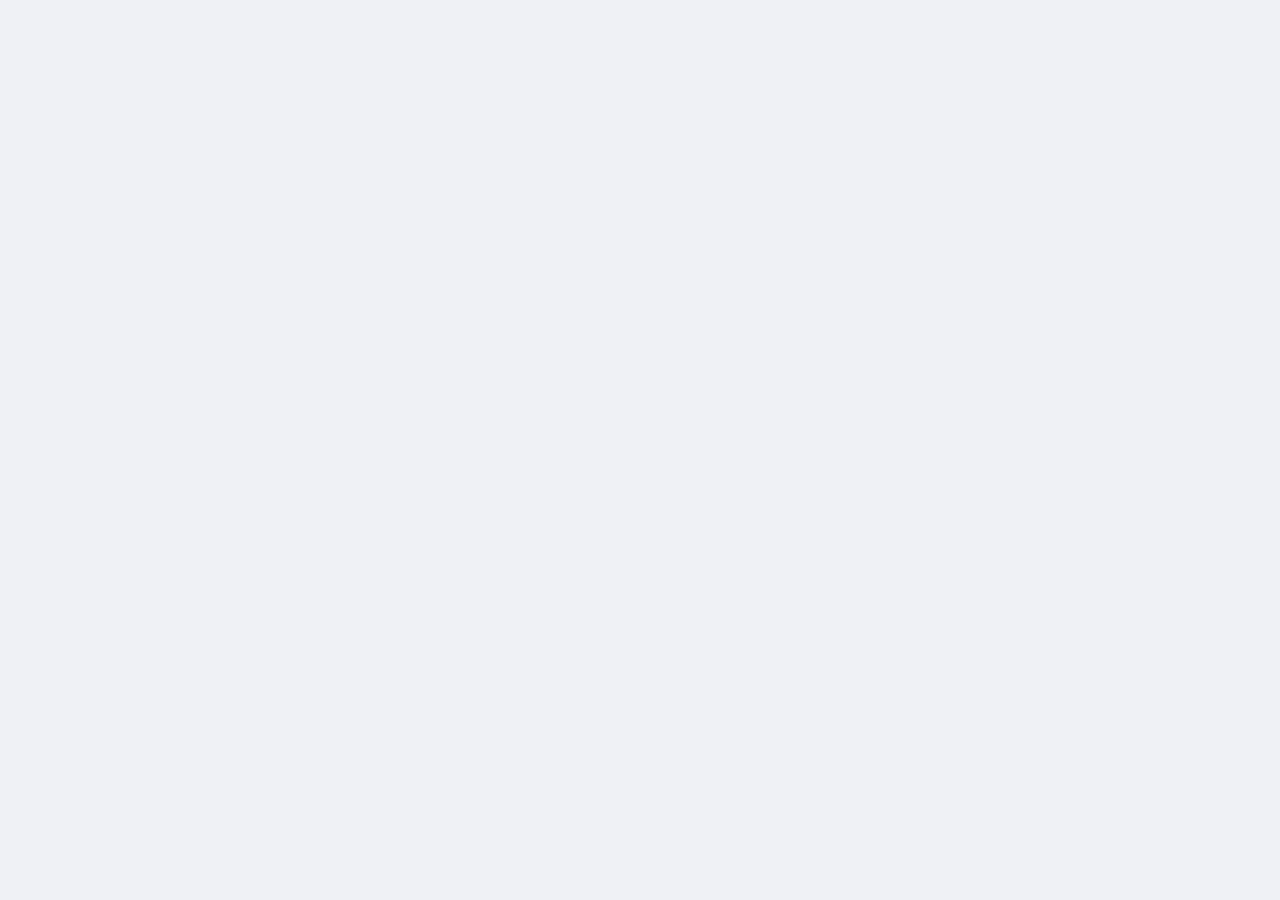
==== commit 23836a66: "V6" ====
--- a/templates/index.html
+++ b/templates/index.html
@@ -8,17 +8,15 @@
   <link href="https://fonts.googleapis.com/css2?family=Outfit:wght@300;400;500;600;700;800;900&display=swap" rel="stylesheet">
   <link rel="stylesheet" href="/static/css/style.css">
   <script src="https://cdn.jsdelivr.net/npm/chart.js@4.4.0/dist/chart.umd.min.js"></script>
-  <!-- Lucide Icons -->
-  <script src="https://unpkg.com/lucide@latest/dist/umd/lucide.min.js"></script>
 </head>
 <body>
 
 <!-- ══ MODALS ═══════════════════════════════════════════════════════════════ -->
 
-<!-- Login Modal -->
-<div class="overlay" id="modal-login">
+<!-- Login -->
+<div class="overlay" id="modal-login" onclick="closeModalOutside(event,'login')">
   <div class="modal modal-sm">
-    <button class="modal-close" onclick="closeModal('login')" title="Schliessen">✕</button>
+    <button class="modal-close" onclick="closeModal('login')">✕</button>
     <h2>Willkommen zurück</h2><p class="modal-sub">Melde dich an um weiterzumachen</p>
     <div class="fg"><label class="flbl">Benutzername</label><input class="fi" id="login-user" type="text" placeholder="admin" autocomplete="username"></div>
     <div class="fg"><label class="flbl">Passwort</label><input class="fi" id="login-pw" type="password" placeholder="••••••••" autocomplete="current-password"></div>
@@ -30,14 +28,14 @@
   </div>
 </div>
 
-<!-- Register Modal -->
-<div class="overlay" id="modal-register">
+<!-- Register -->
+<div class="overlay" id="modal-register" onclick="closeModalOutside(event,'register')">
   <div class="modal modal-sm">
-    <button class="modal-close" onclick="closeModal('register')" title="Schliessen">✕</button>
+    <button class="modal-close" onclick="closeModal('register')">✕</button>
     <h2>Konto erstellen</h2><p class="modal-sub">Kostenlos registrieren und loslegen</p>
-    <div class="fg"><label class="flbl">Benutzername *</label><input class="fi" id="reg-user" type="text" placeholder="Dein Benutzername" autocomplete="username"></div>
+    <div class="fg"><label class="flbl">Benutzername *</label><input class="fi" id="reg-user" type="text" placeholder="Dein Benutzername"></div>
     <div class="fg"><label class="flbl">E-Mail (optional)</label><input class="fi" id="reg-email" type="email" placeholder="name@beispiel.ch"></div>
-    <div class="fg"><label class="flbl">Passwort *</label><input class="fi" id="reg-pw" type="password" placeholder="Min. 6 Zeichen" autocomplete="new-password"></div>
+    <div class="fg"><label class="flbl">Passwort *</label><input class="fi" id="reg-pw" type="password" placeholder="Min. 6 Zeichen"></div>
     <div id="reg-err" class="ferr" style="display:none"></div>
     <div class="modal-foot">
       <button class="btn btn-p" onclick="doRegister()">Konto erstellen</button>
@@ -46,48 +44,49 @@
   </div>
 </div>
 
-<!-- Note Modal -->
-<div class="overlay" id="modal-note" onclick="closeModalOutside(event,'modal-note')">
+<!-- Note -->
+<div class="overlay" id="modal-note" onclick="closeModalOutside(event,'note')">
   <div class="modal">
-    <button class="modal-close" onclick="closeModal('note')" title="Schliessen">✕</button>
-    <h2 id="modal-note-title">Note hinzufügen</h2><p class="modal-sub">Trage eine Note in dein Fach ein</p>
+    <button class="modal-close" onclick="closeModal('note')">✕</button>
+    <h2 id="modal-note-title">Note hinzufügen</h2><p class="modal-sub">Trage eine Note ein</p>
     <input type="hidden" id="note-edit-id">
-    <div class="fg"><label class="flbl">Fach</label><select class="fi" id="note-fach" onchange="loadThemenNote()"></select></div>
+    <div class="fg"><label class="flbl">Fach</label><select class="fi" id="note-fach" onchange="loadNoteThemen()"></select></div>
+    <div class="fg">
+      <label class="flbl">Thema</label>
+      <div class="search-wrap" id="note-thema-wrap">
+        <input class="fi" id="note-thema-search" placeholder="Thema suchen oder neu erstellen..." autocomplete="off"
+          oninput="filterNoteThemen()" onfocus="openNoteThemenDropdown()" onblur="setTimeout(()=>closeNoteThemenDropdown(),180)">
+        <div class="dropdown-list" id="note-thema-dropdown"></div>
+        <input type="hidden" id="note-thema-id">
+      </div>
+    </div>
     <div class="frow">
       <div class="fg"><label class="flbl">Note</label><input class="fi" id="note-val" type="number" min="1" max="6" step="0.25" placeholder="5.5"></div>
-      <div class="fg"><label class="flbl">Gewichtung</label><input class="fi" id="note-gewichtung" type="number" min="0.01" max="10" step="0.01" placeholder="1.0" title="z.B. 0.33 für 33%, 1 für 100%"></div>
-    </div>
-    <div class="fg">
-      <label class="flbl">Thema</label>
-      <div class="searchable-select-wrap">
-        <input class="fi" id="note-thema-search" placeholder="Thema suchen oder neu erstellen..." autocomplete="off" oninput="filterThemenDropdown('note')" onfocus="openThemenDropdown('note')" onblur="delayCloseDropdown('note')">
-        <input type="hidden" id="note-thema-id">
-        <div class="searchable-dropdown" id="note-thema-dropdown" style="display:none"></div>
-      </div>
+      <div class="fg"><label class="flbl">Gewichtung</label><input class="fi" id="note-gewichtung" type="number" min="0.01" step="0.01" placeholder="1.0" value="1.0"></div>
+    </div>
+    <div class="fg"><label class="flbl">Semester</label>
+      <select class="fi" id="note-sem"></select>
     </div>
     <div class="fg"><label class="flbl">Datum</label><input class="fi" id="note-datum" type="date"></div>
-    <div class="fg"><label class="flbl">Semester</label><select class="fi" id="note-semester-label"></select></div>
-    <div class="modal-foot"><button class="btn btn-p" onclick="saveNote()">Speichern</button><button class="btn btn-s" onclick="closeModal('note')">Abbrechen</button></div>
+    <div class="modal-foot">
+      <button class="btn btn-p" onclick="saveNote()">Speichern</button>
+      <button class="btn btn-s" onclick="closeModal('note')">Abbrechen</button>
+    </div>
   </div>
 </div>
 
-<!-- Lernen Modal -->
-<div class="overlay" id="modal-lernen" onclick="closeModalOutside(event,'modal-lernen')">
+<!-- Lernen -->
+<div class="overlay" id="modal-lernen" onclick="closeModalOutside(event,'lernen')">
   <div class="modal modal-lg">
-    <button class="modal-close" onclick="closeModal('lernen')" title="Schliessen">✕</button>
+    <button class="modal-close" onclick="closeModal('lernen')">✕</button>
     <h2 id="lernen-modal-title">Lerneintrag</h2><p class="modal-sub">Füge eine Lerneinheit hinzu</p>
     <input type="hidden" id="lernen-edit-id">
     <div class="frow">
       <div class="fg"><label class="flbl">Fach *</label><select class="fi" id="lernen-fach" onchange="loadThemenLernen()"></select></div>
       <div class="fg"><label class="flbl">Methode</label><select class="fi" id="lernen-methode"></select></div>
     </div>
-    <div class="fg">
-      <label class="flbl">Thema</label>
-      <div class="searchable-select-wrap">
-        <input class="fi" id="lernen-thema-search" placeholder="Thema suchen oder neu erstellen..." autocomplete="off" oninput="filterThemenDropdown('lernen')" onfocus="openThemenDropdown('lernen')" onblur="delayCloseDropdown('lernen')">
-        <input type="hidden" id="lernen-thema-id">
-        <div class="searchable-dropdown" id="lernen-thema-dropdown" style="display:none"></div>
-      </div>
+    <div class="fg"><label class="flbl">Thema wählen</label>
+      <select class="fi" id="lernen-thema-sel" onchange="applyThemaLernen()"><option value="">— Thema auswählen —</option></select>
     </div>
     <div class="fg"><label class="flbl">Titel *</label><input class="fi" id="lernen-titel" type="text" placeholder="Was hast du gemacht?"></div>
     <div class="fg"><label class="flbl">Beschreibung</label><textarea class="fi" id="lernen-desc" placeholder="Optionale Notizen..."></textarea></div>
@@ -95,22 +94,19 @@
       <div class="fg"><label class="flbl">Dauer (Min) *</label><input class="fi" id="lernen-dauer" type="number" min="1" placeholder="45"></div>
       <div class="fg"><label class="flbl">Datum</label><input class="fi" id="lernen-datum" type="date"></div>
     </div>
-    <div class="modal-foot"><button class="btn btn-p" onclick="saveLerneintrag()">Speichern</button><button class="btn btn-s" onclick="closeModal('lernen')">Abbrechen</button></div>
+    <div class="modal-foot">
+      <button class="btn btn-p" onclick="saveLerneintrag()">Speichern</button>
+      <button class="btn btn-s" onclick="closeModal('lernen')">Abbrechen</button>
+    </div>
   </div>
 </div>
 
-<!-- Themen Modal -->
-<div class="overlay" id="modal-themen" onclick="closeModalOutside(event,'modal-themen')">
+<!-- Themen verwalten -->
+<div class="overlay" id="modal-themen" onclick="closeModalOutside(event,'themen')">
   <div class="modal">
-    <button class="modal-close" onclick="closeModal('themen')" title="Schliessen">✕</button>
+    <button class="modal-close" onclick="closeModal('themen')">✕</button>
     <h2>Themen verwalten</h2><p class="modal-sub">Themen pro Fach hinzufügen und verwalten</p>
     <div class="fg"><label class="flbl">Fach</label><select class="fi" id="thema-fach" onchange="renderThemenList()"></select></div>
-    <div class="thema-search">
-      <div class="search-wrap">
-        <span class="search-icon">🔍</span>
-        <input class="fi" id="thema-search-input" placeholder="Themen suchen..." oninput="renderThemenList()">
-      </div>
-    </div>
     <div style="display:flex;gap:8px;margin-bottom:16px">
       <input class="fi" id="thema-name" placeholder="Neues Thema..." style="flex:1" onkeydown="if(event.key==='Enter')addThema()">
       <button class="btn btn-p btn-sm" onclick="addThema()">+ Hinzufügen</button>
@@ -120,38 +116,44 @@
   </div>
 </div>
 
-<!-- Fach Modal -->
-<div class="overlay" id="modal-fach" onclick="closeModalOutside(event,'modal-fach')">
+<!-- Fach -->
+<div class="overlay" id="modal-fach" onclick="closeModalOutside(event,'fach')">
   <div class="modal modal-sm">
-    <button class="modal-close" onclick="closeModal('fach')" title="Schliessen">✕</button>
+    <button class="modal-close" onclick="closeModal('fach')">✕</button>
     <h2>Fach hinzufügen</h2><p class="modal-sub">Neues Schulfach erstellen</p>
     <div class="fg"><label class="flbl">Fachname</label><input class="fi" id="new-fach-name" type="text" placeholder="z.B. Chemie" onkeydown="if(event.key==='Enter')saveFach()"></div>
     <div class="fg"><label class="flbl">Farbe</label><div class="cdots" id="fach-cdots"></div></div>
-    <div class="modal-foot"><button class="btn btn-p" onclick="saveFach()">Hinzufügen</button><button class="btn btn-s" onclick="closeModal('fach')">Abbrechen</button></div>
+    <div class="modal-foot">
+      <button class="btn btn-p" onclick="saveFach()">Hinzufügen</button>
+      <button class="btn btn-s" onclick="closeModal('fach')">Abbrechen</button>
+    </div>
   </div>
 </div>
 
-<!-- Methode Modal -->
-<div class="overlay" id="modal-methode" onclick="closeModalOutside(event,'modal-methode')">
+<!-- Methode -->
+<div class="overlay" id="modal-methode" onclick="closeModalOutside(event,'methode')">
   <div class="modal modal-lg">
-    <button class="modal-close" onclick="closeModal('methode')" title="Schliessen">✕</button>
+    <button class="modal-close" onclick="closeModal('methode')">✕</button>
     <h2>Eigene Methode</h2><p class="modal-sub">Füge deine persönliche Lernmethode hinzu</p>
     <div class="fg"><label class="flbl">Name</label><input class="fi" id="m-name" type="text" placeholder="z.B. Visualisierung"></div>
-    <div class="fg">
-      <label class="flbl">Icon auswählen</label>
+    <div class="fg"><label class="flbl">Icon auswählen</label>
       <div id="m-icon-grid" style="display:grid;grid-template-columns:repeat(8,1fr);gap:6px;margin-top:4px"></div>
-      <input type="hidden" id="m-icon" value="💡">
-    </div>
+      <input type="hidden" id="m-icon" value="BookOpen">
+    </div>
+    <div class="fg"><label class="flbl">Farbe</label><div class="cdots" id="methode-cdots"></div></div>
     <div class="fg"><label class="flbl">Beschreibung</label><textarea class="fi" id="m-desc" placeholder="Wie funktioniert diese Methode?"></textarea></div>
     <div class="fg"><label class="flbl">Empfehlung (Fächer)</label><input class="fi" id="m-empf" type="text" placeholder="z.B. Biologie, Geschichte"></div>
-    <div class="modal-foot"><button class="btn btn-p" onclick="saveMethode()">Speichern</button><button class="btn btn-s" onclick="closeModal('methode')">Abbrechen</button></div>
+    <div class="modal-foot">
+      <button class="btn btn-p" onclick="saveMethode()">Speichern</button>
+      <button class="btn btn-s" onclick="closeModal('methode')">Abbrechen</button>
+    </div>
   </div>
 </div>
 
-<!-- Event Modal -->
-<div class="overlay" id="modal-event" onclick="closeModalOutside(event,'modal-event')">
+<!-- Kalender Event -->
+<div class="overlay" id="modal-event" onclick="closeModalOutside(event,'event')">
   <div class="modal">
-    <button class="modal-close" onclick="closeModal('event')" title="Schliessen">✕</button>
+    <button class="modal-close" onclick="closeModal('event')">✕</button>
     <h2>Termin planen</h2><p class="modal-sub">Plane eine Lerneinheit im Kalender</p>
     <div class="fg"><label class="flbl">Titel</label><input class="fi" id="event-titel" placeholder="z.B. Mathe lernen" onkeydown="if(event.key==='Enter')saveEvent()"></div>
     <div class="fg"><label class="flbl">Fach</label><select class="fi" id="event-fach"></select></div>
@@ -159,14 +161,17 @@
       <div class="fg"><label class="flbl">Datum</label><input class="fi" id="event-datum" type="date"></div>
       <div class="fg"><label class="flbl">Uhrzeit</label><input class="fi" id="event-start" type="time"></div>
     </div>
-    <div class="modal-foot"><button class="btn btn-p" onclick="saveEvent()">Planen</button><button class="btn btn-s" onclick="closeModal('event')">Abbrechen</button></div>
+    <div class="modal-foot">
+      <button class="btn btn-p" onclick="saveEvent()">Planen</button>
+      <button class="btn btn-s" onclick="closeModal('event')">Abbrechen</button>
+    </div>
   </div>
 </div>
 
-<!-- Event Detail Modal -->
-<div class="overlay" id="modal-event-detail" onclick="closeModalOutside(event,'modal-event-detail')">
+<!-- Event Detail -->
+<div class="overlay" id="modal-event-detail" onclick="closeModalOutside(event,'event-detail')">
   <div class="modal modal-sm">
-    <button class="modal-close" onclick="closeModal('event-detail')" title="Schliessen">✕</button>
+    <button class="modal-close" onclick="closeModal('event-detail')">✕</button>
     <h2 id="ev-detail-title">Termin</h2>
     <p class="modal-sub" id="ev-detail-info">–</p>
     <div class="modal-foot">
@@ -176,21 +181,22 @@
   </div>
 </div>
 
-
 <!-- ══ LANDING ════════════════════════════════════════════════════════════════ -->
-<div id="landing" style="display:flex">
+<div id="landing" style="display:none">
+  <div class="land-bg"></div>
   <nav class="land-nav">
-    <div class="land-logo"><div class="logo-mark">📚</div>StudyFlow</div>
+    <div class="land-logo">
+      <div class="logo-mark">📚</div>StudyFlow
+    </div>
     <div class="land-actions">
-      <div class="land-theme-slider">
-        <div class="theme-slider-wrap" onclick="toggleTheme()">
-          <span class="theme-slider-icon">☀️</span>
-          <label class="theme-slider-toggle" onclick="event.stopPropagation()">
-            <input type="checkbox" id="land-dark-toggle" onchange="toggleTheme()">
-            <span class="theme-slider-track"></span>
-          </label>
-          <span class="theme-slider-icon">🌙</span>
-        </div>
+      <div class="theme-toggle-wrap">
+        <span class="theme-toggle-label" id="land-theme-ico">☀️</span>
+        <label class="toggle-switch">
+          <input type="checkbox" id="land-theme-toggle" onchange="toggleTheme()">
+          <span class="toggle-track"></span>
+          <span class="toggle-thumb"></span>
+        </label>
+        <span class="theme-toggle-label" id="land-theme-ico2">🌙</span>
       </div>
     </div>
   </nav>
@@ -198,9 +204,11 @@
     <div class="hero-eyebrow">✦ IDPA — Berufsmatura Lernplattform</div>
     <h1>Lerne <em>smarter</em>,<br>nicht härter.</h1>
     <p>Lernzeit tracken, Noten verwalten und Fortschritt mit coolen Grafiken sichtbar machen.</p>
-    <div class="hero-center-btns">
-      <button class="btn btn-p btn-lg" onclick="openModal('login')">Anmelden</button>
-      <button class="btn btn-s btn-lg" onclick="openModal('register')">Registrieren</button>
+    <div class="hero-cta">
+      <div class="hero-cta-btns">
+        <button class="btn btn-p btn-lg" onclick="openModal('register')">Registrieren</button>
+        <button class="btn btn-s btn-lg" onclick="openModal('login')" style="backdrop-filter:blur(8px)">Anmelden</button>
+      </div>
     </div>
     <div class="feat-strip">
       <div class="feat-chip"><span>⏱️</span> Timer & Einträge</div>
@@ -241,39 +249,40 @@
   <main class="main-content">
     <div class="topbar">
       <div class="topbar-left">
-        <button class="burger" onclick="toggleSidebar()"><span></span><span></span><span></span></button>
+        <button class="burger" onclick="toggleSidebar()" style="padding:6px;border-radius:var(--r0);background:var(--surface);border:1px solid var(--border)"><span style="display:block;width:18px;height:2px;background:var(--text);margin:3px 0"></span><span style="display:block;width:18px;height:2px;background:var(--text);margin:3px 0"></span><span style="display:block;width:18px;height:2px;background:var(--text);margin:3px 0"></span></button>
         <h1 class="topbar-title" id="topbar-title">Übersicht</h1>
       </div>
       <div class="topbar-right" id="topbar-actions">
-        <div class="theme-slider-wrap" onclick="toggleTheme()" style="margin-right:4px">
-          <span class="theme-slider-icon" style="font-size:.8rem">☀️</span>
-          <label class="theme-slider-toggle" onclick="event.stopPropagation()">
-            <input type="checkbox" id="app-dark-toggle" onchange="toggleTheme()">
-            <span class="theme-slider-track"></span>
+        <div class="theme-toggle-wrap">
+          <label class="toggle-switch">
+            <input type="checkbox" id="app-theme-toggle" onchange="toggleTheme()">
+            <span class="toggle-track"></span>
+            <span class="toggle-thumb"></span>
           </label>
-          <span class="theme-slider-icon" style="font-size:.8rem">🌙</span>
         </div>
       </div>
     </div>
 
     <!-- ── DASHBOARD ── -->
     <div class="page page-content" id="page-dashboard">
-      <div class="grid-4" id="dash-stats" style="margin-bottom:24px">
-        <div class="stat-card"><div class="stat-icon">⏱️</div><div class="stat-label">Lernzeit diese Woche</div><div class="stat-val">0h</div><div class="stat-sub">0 Minuten total</div></div>
-        <div class="stat-card"><div class="stat-icon">🎓</div><div class="stat-label">Aktive Fächer</div><div class="stat-val">0</div><div class="stat-sub">Schuljahr 2025</div></div>
-        <div class="stat-card"><div class="stat-icon">📝</div><div class="stat-label">Letzte Note</div><div class="stat-val">–</div><div class="stat-sub">Noch keine Noten</div></div>
-        <div class="stat-card"><div class="stat-icon">⭐</div><div class="stat-label">Gesamtdurchschnitt</div><div class="stat-val">–</div><div class="stat-sub">Über alle Fächer</div></div>
-      </div>
+      <div class="grid-4" id="dash-stats" style="margin-bottom:24px"></div>
       <div class="grid-2" style="margin-bottom:24px">
         <div class="chart-card"><div class="chart-title">📚 Lernzeit pro Fach</div><div class="chart-sub">Gesamte Lernzeit in Stunden</div><div class="chart-wrap"><canvas id="ch-dash-fach"></canvas></div></div>
-        <div class="chart-card"><div class="chart-title">📊 Notendurchschnitte</div><div class="chart-sub">Gewichteter Durchschnitt alle Fächer</div><div class="chart-wrap"><canvas id="ch-dash-noten"></canvas></div></div>
-      </div>
-      <div class="sec-head"><div><div class="sec-title">Letzte Lerneinträge</div><div class="sec-sub">Deine neuesten Aktivitäten</div></div></div>
+        <div class="chart-card"><div class="chart-title">📊 Notendurchschnitte</div><div class="chart-sub">Alle Fächer im Überblick</div><div class="chart-wrap"><canvas id="ch-dash-noten"></canvas></div></div>
+      </div>
+      <div class="section-hd">
+        <div><div class="section-title">Letzte Lerneinträge</div><div class="section-sub">Deine letzten 5 Einträge</div></div>
+        <button class="btn btn-s btn-sm" onclick="showPage('lernen')">Alle anzeigen →</button>
+      </div>
       <div id="dash-eintraege"></div>
     </div>
 
     <!-- ── NOTEN ── -->
     <div class="page page-content" id="page-noten" style="display:none">
+      <div style="display:flex;gap:8px;margin-bottom:16px">
+        <button class="btn btn-s btn-sm" onclick="openAddFach()">+ Fach</button>
+        <button class="btn btn-p btn-sm" onclick="openAddNote()">+ Note</button>
+      </div>
       <div id="noten-list"></div>
     </div>
 
@@ -281,18 +290,23 @@
     <div class="page page-content" id="page-lernen" style="display:none">
       <div class="grid-2" style="margin-bottom:28px">
         <div>
-          <div class="sec-title" style="margin-bottom:14px">⏱️ Lern-Timer</div>
-          <div class="timer-card">
-            <div class="timer-lbl">Aktuelle Sitzung</div>
+          <div class="section-title" style="margin-bottom:14px">⏱️ Lern-Timer</div>
+          <div class="timer-wrap">
             <div class="timer-ring-wrap">
-              <svg width="190" height="190" viewBox="0 0 190 190"><circle class="ring-bg" cx="95" cy="95" r="80" stroke-width="10"/><circle class="ring-fill" id="ring-fill" cx="95" cy="95" r="80" stroke-width="10" stroke-dasharray="502.65" stroke-dashoffset="502.65"/></svg>
-              <div class="timer-center"><div class="timer-time" id="timer-display">00:00:00</div><div class="timer-state" id="timer-state-lbl">Bereit</div></div>
+              <svg class="timer-ring" width="140" height="140" viewBox="0 0 140 140">
+                <circle class="timer-ring-bg" cx="70" cy="70" r="55"/>
+                <circle class="timer-ring-prog" id="ring-fill" cx="70" cy="70" r="55"/>
+              </svg>
+              <div class="timer-display">
+                <div class="timer-time" id="timer-display">00:00:00</div>
+                <div class="timer-state" id="timer-state-lbl">Bereit</div>
+              </div>
             </div>
-            <div class="timer-fach-lbl" id="timer-fach-lbl">Kein Fach gewählt</div>
+            <div style="font-size:.82rem;color:var(--text2)" id="timer-fach-lbl">Kein Fach gewählt</div>
             <div class="timer-btns">
-              <button class="tbtn tbtn-start" id="timer-startstop" onclick="toggleTimer()">▶ Starten</button>
-              <button class="tbtn tbtn-save" onclick="saveTimerEntry()">Speichern</button>
-              <button class="tbtn tbtn-reset" onclick="resetTimer()">↺ Reset</button>
+              <button class="btn btn-p btn-sm" id="timer-startstop" onclick="toggleTimer()">▶ Starten</button>
+              <button class="btn btn-s btn-sm" onclick="saveTimerEntry()">Speichern</button>
+              <button class="btn btn-s btn-sm" onclick="resetTimer()">↺ Reset</button>
             </div>
           </div>
           <div style="margin-top:14px">
@@ -300,7 +314,7 @@
           </div>
         </div>
         <div>
-          <div class="sec-title" style="margin-bottom:14px">📝 Schnelleintrag</div>
+          <div class="section-title" style="margin-bottom:14px">📝 Schnelleintrag</div>
           <div class="card" style="padding:22px">
             <div class="fg"><label class="flbl">Fach *</label><select class="fi" id="quick-fach" onchange="loadThemenQuick()"></select></div>
             <div class="fg"><label class="flbl">Thema</label><select class="fi" id="quick-thema" onchange="applyThemaQuick()"><option value="">— Thema auswählen —</option></select></div>
@@ -309,117 +323,146 @@
               <div class="fg"><label class="flbl">Minuten *</label><input class="fi" id="quick-dauer" type="number" min="1" placeholder="45"></div>
               <div class="fg"><label class="flbl">Datum</label><input class="fi" id="quick-datum" type="date"></div>
             </div>
-            <button class="btn btn-p" style="width:100%" onclick="quickSave()">✓ Eintrag speichern</button>
+            <button class="btn btn-p" style="width:100%" onclick="quickSave()">Eintrag speichern</button>
           </div>
         </div>
       </div>
-      <div class="sec-head">
-        <div><div class="sec-title">Alle Lerneinträge</div><div class="sec-sub" id="lernen-count"></div></div>
+      <div class="section-hd">
+        <div><div class="section-title">Alle Lerneinträge</div><div class="section-sub" id="lernen-count"></div></div>
+        <button class="btn btn-s btn-sm" onclick="openThemenModal()">Themen verwalten</button>
+        <button class="btn btn-p btn-sm" onclick="openAddLernen()">+ Eintrag</button>
       </div>
       <div id="lernen-list"></div>
     </div>
 
     <!-- ── KALENDER ── -->
     <div class="page page-content" id="page-kalender" style="display:none">
-      <div class="cal-wrap">
-        <div class="cal-nav">
-          <div class="cal-nav-l">
-            <button class="btn btn-s btn-sm" style="padding:7px 10px" onclick="calPrev()">◀</button>
-            <button class="btn btn-s btn-sm" style="padding:7px 10px" onclick="calNext()">▶</button>
-            <button class="btn btn-s btn-sm" onclick="calToday()">Heute</button>
-          </div>
-          <div class="cal-title" id="cal-title">–</div>
-          <div class="cal-nav-r">
-            <div class="view-toggle">
-              <button class="view-btn active" id="vbtn-monat" onclick="setCalView('monat')">Monat</button>
-              <button class="view-btn" id="vbtn-woche" onclick="setCalView('woche')">Woche</button>
-            </div>
-          </div>
-        </div>
-        <div class="cal-head">
-          <div class="cal-dow">Mo</div><div class="cal-dow">Di</div><div class="cal-dow">Mi</div>
-          <div class="cal-dow">Do</div><div class="cal-dow">Fr</div><div class="cal-dow">Sa</div><div class="cal-dow">So</div>
-        </div>
-        <div class="cal-body" id="cal-body"></div>
-      </div>
+      <div class="cal-nav">
+        <button class="btn btn-s btn-sm" onclick="calPrev()">◀</button>
+        <button class="btn btn-s btn-sm" onclick="calToday()">Heute</button>
+        <div class="cal-month-title" id="cal-title">–</div>
+        <div class="cal-view-btns">
+          <button class="cal-view-btn active" id="vbtn-monat" onclick="setCalView('monat')">Monat</button>
+          <button class="cal-view-btn" id="vbtn-woche" onclick="setCalView('woche')">Woche</button>
+        </div>
+        <button class="btn btn-s btn-sm" onclick="calNext()">▶</button>
+        <button class="btn btn-p btn-sm" onclick="openAddEvent()">+ Termin</button>
+      </div>
+      <div class="cal-grid" id="cal-header-row">
+        <div class="cal-hdr">Mo</div><div class="cal-hdr">Di</div><div class="cal-hdr">Mi</div>
+        <div class="cal-hdr">Do</div><div class="cal-hdr">Fr</div><div class="cal-hdr">Sa</div><div class="cal-hdr">So</div>
+      </div>
+      <div id="cal-body" style="display:grid;grid-template-columns:repeat(7,1fr);gap:6px;margin-top:-6px;background:var(--bg2);border:1px solid var(--border);border-top:none;border-radius:0 0 var(--r2) var(--r2);padding:8px 16px 16px"></div>
       <div style="margin-top:24px">
-        <div class="sec-head"><div><div class="sec-title">📌 Kommende Termine</div><div class="sec-sub">Geplante Lerneinheiten</div></div></div>
+        <div class="section-hd"><div><div class="section-title">Kommende Termine</div><div class="section-sub">Geplante Lerneinheiten</div></div></div>
         <div id="upcoming-events"></div>
       </div>
     </div>
 
     <!-- ── STATISTIKEN ── -->
     <div class="page page-content" id="page-statistiken" style="display:none">
-      <!-- Top row: Lernzeit pro Fach + Lernzeit pro Methode -->
-      <div class="stats-top-row">
-        <div class="chart-card"><div class="chart-title">📚 Lernzeit pro Fach</div><div class="chart-sub">Gesamte Stunden je Fach</div><div class="chart-wrap chart-wrap-lg"><canvas id="ch-stat-fach"></canvas></div></div>
-        <div class="chart-card"><div class="chart-title">⚡ Lernzeit pro Methode</div><div class="chart-sub">Welche Methode nutzt du am meisten?</div><div class="chart-wrap"><canvas id="ch-stat-meth"></canvas></div></div>
-      </div>
-      <!-- Radar big -->
-      <div class="stats-radar-big">
-        <div class="chart-card"><div class="chart-title">🎯 Lernzeit & Noten Radar</div><div class="chart-sub">Vergleich aller Fächer — Lernzeit (lila) vs. Noten (grün)</div><div class="chart-wrap chart-wrap-xl" style="max-width:600px;margin:0 auto"><canvas id="ch-radar"></canvas></div></div>
-      </div>
-      <!-- Bottom: Verlauf full width + Note vs Methode -->
-      <div class="stats-bottom-row">
-        <div class="chart-card"><div class="chart-title">🗓️ Lernverlauf (30 Tage)</div><div class="chart-sub">Tägliche Lernminuten der letzten 30 Tage</div><div class="chart-wrap chart-wrap-lg"><canvas id="ch-verlauf"></canvas></div></div>
-        <div class="chart-card"><div class="chart-title">📈 Note vs. Lernmethode</div><div class="chart-sub">Welche Methode bringt beste Noten?</div><div class="chart-wrap"><canvas id="ch-note-meth"></canvas></div></div>
+      <!-- Row 1: Radar (big, top-left) + Lernzeit Fach + Lernzeit Methode -->
+      <div class="stat-row-3" style="margin-bottom:18px">
+        <div class="chart-card">
+          <div class="chart-title">🎯 Lernzeit &amp; Noten Radar</div>
+          <div class="chart-sub">Vergleich aller Fächer</div>
+          <div class="chart-wrap chart-wrap-xl"><canvas id="ch-radar"></canvas></div>
+        </div>
+        <div class="chart-card">
+          <div class="chart-title">📚 Lernzeit pro Fach</div>
+          <div class="chart-sub">Stunden je Fach</div>
+          <div class="chart-wrap chart-wrap-lg"><canvas id="ch-stat-fach"></canvas></div>
+        </div>
+        <div class="chart-card">
+          <div class="chart-title">⚡ Lernzeit pro Methode</div>
+          <div class="chart-sub">Stunden je Methode</div>
+          <div class="chart-wrap chart-wrap-lg"><canvas id="ch-stat-meth"></canvas></div>
+        </div>
+      </div>
+      <!-- Row 2: Noten vs Methode + Thema Radar -->
+      <div class="stat-row-2" style="margin-bottom:18px">
+        <div class="chart-card">
+          <div class="chart-title">📈 Note vs. Lernmethode</div>
+          <div class="chart-sub">Welche Methode bringt die besten Noten?</div>
+          <div class="chart-wrap chart-wrap-lg"><canvas id="ch-note-meth"></canvas></div>
+        </div>
+        <div class="chart-card" id="thema-stat-card">
+          <div class="chart-title">📋 Lernzeit &amp; Note pro Thema</div>
+          <div class="chart-sub">Thema: Lernzeit vs. Notenschnitt</div>
+          <div class="chart-wrap chart-wrap-lg"><canvas id="ch-thema"></canvas></div>
+        </div>
+      </div>
+      <!-- Row 3: Verlauf full width -->
+      <div class="chart-card">
+        <div class="chart-title">🗓️ Lernverlauf (30 Tage)</div>
+        <div class="chart-sub">Tägliche Lernminuten der letzten 30 Tage</div>
+        <div class="chart-wrap chart-wrap-lg"><canvas id="ch-verlauf"></canvas></div>
       </div>
     </div>
 
     <!-- ── METHODEN ── -->
     <div class="page page-content" id="page-methoden" style="display:none">
-      <div class="grid-auto" id="methoden-grid"></div>
+      <div style="margin-bottom:16px;display:flex;justify-content:flex-end">
+        <button class="btn btn-p btn-sm" onclick="openMethodeModal()">+ Eigene Methode</button>
+      </div>
+      <div class="grid-3" id="methoden-grid"></div>
     </div>
 
     <!-- ── EINSTELLUNGEN ── -->
     <div class="page page-content" id="page-einstellungen" style="display:none">
       <div class="settings-wrap">
+        <!-- Profil -->
         <div class="settings-sec">
           <div class="settings-sec-lbl">Profil</div>
-          <div class="settings-row">
+          <div class="settings-row" style="gap:16px">
             <div style="display:flex;align-items:center;gap:16px">
               <div style="position:relative">
-                <div id="profile-pic" style="width:64px;height:64px;border-radius:16px;background:linear-gradient(135deg,var(--accent),var(--purple));display:flex;align-items:center;justify-content:center;font-size:1.6rem;font-weight:800;color:#1E1E2E;overflow:hidden;cursor:pointer;flex-shrink:0" onclick="document.getElementById('pic-input').click()">
+                <div id="profile-pic" style="width:64px;height:64px;border-radius:16px;background:linear-gradient(135deg,var(--accent),var(--blue));display:flex;align-items:center;justify-content:center;font-size:1.6rem;font-weight:800;color:var(--bg);overflow:hidden;cursor:pointer;flex-shrink:0" onclick="document.getElementById('pic-input').click()">
                   <span id="profile-initials">?</span>
                   <img id="profile-img" style="display:none;width:100%;height:100%;object-fit:cover;position:absolute;inset:0" src="">
                 </div>
                 <input type="file" id="pic-input" accept="image/*" style="display:none" onchange="uploadProfilePic(event)">
               </div>
-              <div><div class="settings-lbl" id="settings-uname">–</div><div class="settings-sub">Klicke auf das Bild um es zu ändern</div></div>
+              <div>
+                <div class="settings-lbl" id="settings-uname">–</div>
+                <div class="settings-sub">Klicke auf das Bild um es zu ändern</div>
+              </div>
             </div>
             <button class="btn btn-s btn-xs" onclick="removeProfilePic()">Entfernen</button>
           </div>
         </div>
 
+        <!-- Darstellung -->
         <div class="settings-sec">
           <div class="settings-sec-lbl">Darstellung</div>
           <div class="settings-row">
-            <div><div class="settings-lbl">Dark Mode</div><div class="settings-sub">Catppuccin Mocha Design</div></div>
-            <div class="theme-slider-wrap" onclick="toggleTheme()" style="border:none;background:transparent;padding:0">
-              <span class="theme-slider-icon">☀️</span>
-              <label class="theme-slider-toggle" onclick="event.stopPropagation()">
-                <input type="checkbox" id="settings-dark-toggle" onchange="toggleTheme()">
-                <span class="theme-slider-track"></span>
-              </label>
-              <span class="theme-slider-icon">🌙</span>
-            </div>
+            <div><div class="settings-lbl">Dark Mode</div><div class="settings-sub">Dunkles Catppuccin-Design</div></div>
+            <label class="toggle"><input type="checkbox" id="toggle-dark" onchange="toggleTheme()"><span class="toggle-slider"></span></label>
           </div>
         </div>
 
+        <!-- Semester -->
+        <div class="settings-sec">
+          <div class="settings-sec-lbl">Semester verwalten</div>
+          <div id="settings-semester" style="margin-bottom:12px"></div>
+          <div style="display:flex;gap:8px">
+            <input class="fi" id="settings-sem-new" placeholder="z.B. Semester 5 / Schule XY..." style="flex:1;padding:8px 12px" onkeydown="if(event.key==='Enter')settingsAddSemester()">
+            <button class="btn btn-p btn-sm" onclick="settingsAddSemester()">+ Hinzufügen</button>
+          </div>
+        </div>
+
+        <!-- Fächer -->
         <div class="settings-sec">
           <div class="settings-sec-lbl">Fächer verwalten</div>
           <div id="settings-faecher"></div>
           <button class="btn btn-s btn-sm" style="margin-top:10px" onclick="openAddFach()">+ Neues Fach hinzufügen</button>
         </div>
 
+        <!-- Themen -->
         <div class="settings-sec">
           <div class="settings-sec-lbl">Themen verwalten</div>
           <div style="display:flex;gap:8px;margin-bottom:12px">
             <select class="fi" id="settings-thema-fach" onchange="renderSettingsThemen()" style="flex:1;padding:8px 12px"></select>
-          </div>
-          <div class="search-wrap" style="margin-bottom:10px">
-            <span class="search-icon">🔍</span>
-            <input class="fi" id="settings-thema-search" placeholder="Themen suchen..." style="padding-left:36px" oninput="renderSettingsThemen()">
           </div>
           <div id="settings-themen" style="margin-bottom:12px"></div>
           <div style="display:flex;gap:8px">
@@ -428,15 +471,7 @@
           </div>
         </div>
 
-        <div class="settings-sec">
-          <div class="settings-sec-lbl">Semester verwalten</div>
-          <div id="settings-semester" style="margin-bottom:12px"></div>
-          <div style="display:flex;gap:8px">
-            <input class="fi" id="settings-semester-new" placeholder="z.B. Semester 5 / Schule XY..." style="flex:1;padding:8px 12px" onkeydown="if(event.key==='Enter')settingsAddSemester()">
-            <button class="btn btn-p btn-sm" onclick="settingsAddSemester()">+ Hinzufügen</button>
-          </div>
-        </div>
-
+        <!-- Konto -->
         <div class="settings-sec">
           <div class="settings-sec-lbl">Konto</div>
           <div class="settings-row">
@@ -450,25 +485,79 @@
   </main>
 </div>
 
-<div class="toast-wrap" id="toast-wrap"></div>
+<div id="toast-wrap"></div>
+
+<style>
+/* Extra styles that rely on CSS vars set up in style.css */
+.stat-card{background:var(--bg2);border:1px solid var(--border);border-radius:var(--r2);padding:20px;display:flex;flex-direction:column;gap:4px;box-shadow:var(--sh0);transition:all .18s}
+.stat-card:hover{box-shadow:var(--sh1);transform:translateY(-1px)}
+.stat-icon{font-size:1.4rem;margin-bottom:4px}
+.stat-label{font-size:.74rem;font-weight:700;color:var(--text2);text-transform:uppercase;letter-spacing:.04em}
+.stat-val{font-size:1.9rem;font-weight:800;line-height:1.1;color:var(--text)}
+.stat-sub{font-size:.74rem;color:var(--muted);margin-top:2px}
+.fade-in{animation:pgIn .3s var(--ease) both}
+.nb{width:34px;height:34px;border-radius:var(--r0);display:flex;align-items:center;justify-content:center;font-weight:800;font-size:.88rem}
+.nb-good{background:var(--green-s);color:var(--green)}
+.nb-ok{background:var(--amber-s);color:var(--amber)}
+.nb-bad{background:var(--red-s);color:var(--red)}
+.avg{padding:4px 11px;border-radius:99px;font-size:.76rem;font-weight:700;margin-left:auto}
+.avg-good{background:var(--green-s);color:var(--green)}
+.avg-ok{background:var(--amber-s);color:var(--amber)}
+.avg-bad{background:var(--red-s);color:var(--red)}
+.avg-none{background:var(--surface);color:var(--muted)}
+.fach-card{background:var(--bg2);border:1px solid var(--border);border-radius:var(--r2);margin-bottom:10px;overflow:hidden;box-shadow:var(--sh0)}
+.fach-hd{display:flex;align-items:center;justify-content:space-between;padding:16px 20px;cursor:pointer;user-select:none;transition:background .15s}
+.fach-hd:hover{background:var(--surface)}
+.fach-hd-l{display:flex;align-items:center;gap:12px;flex:1}
+.fach-bar{width:4px;height:36px;border-radius:4px;flex-shrink:0}
+.fach-name{font-weight:700;font-size:.95rem}
+.fach-cnt{font-size:.74rem;color:var(--muted);margin-top:1px}
+.fach-chev{font-size:.65rem;color:var(--muted);transition:transform .2s}
+.fach-card.open .fach-chev{transform:rotate(90deg)}
+.fach-body{display:none;border-top:1px solid var(--border)}
+.fach-card.open .fach-body{display:block}
+.fach-foot{padding:12px 20px;display:flex;gap:8px}
+.notes-tbl{width:100%;border-collapse:collapse;font-size:.84rem}
+.notes-tbl th{text-align:left;padding:9px 16px;font-size:.69rem;font-weight:700;letter-spacing:.05em;text-transform:uppercase;color:var(--muted);border-bottom:1px solid var(--border);background:var(--surface)}
+.notes-tbl td{padding:10px 16px;border-bottom:1px solid var(--border)}
+.notes-tbl tr:last-child td{border-bottom:none}
+.notes-tbl tr:hover td{background:var(--surface)}
+.entry-item{background:var(--bg2);border:1px solid var(--border);border-radius:var(--r2);padding:14px 18px;margin-bottom:8px;display:flex;align-items:center;gap:12px;box-shadow:var(--sh0);transition:all .18s}
+.entry-item:hover{box-shadow:var(--sh1);transform:translateY(-1px)}
+.entry-dot{width:10px;height:10px;border-radius:50%;flex-shrink:0}
+.entry-info{flex:1;min-width:0}
+.entry-title{font-weight:700;font-size:.88rem;white-space:nowrap;overflow:hidden;text-overflow:ellipsis}
+.entry-meta{font-size:.74rem;color:var(--text2);margin-top:2px}
+.entry-dur{font-size:.76rem;font-weight:700;padding:3px 9px;background:var(--surface);border-radius:99px;color:var(--text2);flex-shrink:0}
+.entry-actions{display:flex;gap:4px;flex-shrink:0}
+.empty{display:flex;flex-direction:column;align-items:center;justify-content:center;padding:48px 24px;text-align:center;color:var(--text2)}
+.empty-icon{font-size:2.5rem;margin-bottom:12px;opacity:.6}
+.empty h3{font-size:1rem;margin-bottom:6px;color:var(--text)}
+.empty p{font-size:.82rem;color:var(--muted)}
+.meth-card{background:var(--bg2);border:1px solid var(--border);border-radius:var(--r2);padding:20px;display:flex;flex-direction:column;gap:8px;transition:all .18s;box-shadow:var(--sh0)}
+.meth-card:hover{box-shadow:var(--sh1);transform:translateY(-1px)}
+.meth-name{font-weight:700;font-size:.95rem}
+.meth-for{font-size:.74rem;color:var(--accent);font-weight:600}
+.cal-cell{min-height:72px;border-radius:var(--r1);padding:6px;background:var(--bg);border:1.5px solid transparent;transition:all .15s;cursor:pointer}
+.cal-cell:hover{border-color:var(--accent);background:var(--acc-soft)}
+.cal-cell.today{border-color:var(--accent)!important;background:var(--acc-soft)!important}
+.cal-cell.other{opacity:.45}
+.cal-cell.drag-over{background:var(--acc-soft2)!important;border-color:var(--accent)!important}
+.cal-date{font-size:.76rem;font-weight:700;margin-bottom:3px;line-height:1}
+.cal-ev{font-size:.62rem;padding:2px 4px;border-radius:3px;margin-bottom:2px;white-space:nowrap;overflow:hidden;text-overflow:ellipsis;font-weight:600;cursor:pointer;color:#fff}
+.cal-ev.gelernt{opacity:.7}
+.cal-more{font-size:.6rem;color:var(--muted);font-weight:700}
+.thema-row{display:flex;align-items:center;gap:8px;padding:9px;border:1px solid var(--border);border-radius:var(--r1);margin-bottom:6px;background:var(--bg)}
+.thema-done{text-decoration:line-through;color:var(--muted)}
+.sem-row{display:flex;align-items:center;gap:8px;padding:9px;border:1px solid var(--border);border-radius:var(--r1);margin-bottom:6px;background:var(--bg)}
+.weight-chip{font-size:.7rem;font-weight:700;padding:2px 7px;border-radius:99px;background:var(--acc-soft);color:var(--accent);margin-left:4px}
+</style>
 
 <script>
-/* ═══════════════════════════════════════════════════════
-   StudyFlow v3 — Main JS
-═══════════════════════════════════════════════════════ */
-
 const SF = {
   user: null, faecher: [], noten: [], methoden: [],
   eintraege: [], themen: [], kalender: [], semester: [],
-  charts: {}, selColor: '#CBA6F7', curPage: 'dashboard',
-};
-
-const PAGE_TITLES = { dashboard:'Übersicht', noten:'Noten', lernen:'Lernen', kalender:'Planung', statistiken:'Statistiken', methoden:'Lernmethoden', einstellungen:'Einstellungen' };
-const PAGE_ACTIONS = {
-  noten: `<button class="btn btn-s btn-sm" onclick="openAddFach()">+ Fach</button><button class="btn btn-p btn-sm" onclick="openAddNote()">+ Note</button>`,
-  lernen: `<button class="btn btn-s btn-sm" onclick="openThemenModal()">Themen</button><button class="btn btn-p btn-sm" onclick="openAddLernen()">+ Eintrag</button>`,
-  kalender: `<button class="btn btn-p btn-sm" onclick="openAddEvent()">+ Termin</button>`,
-  methoden: `<button class="btn btn-p btn-sm" onclick="openMethodeModal()">+ Eigene Methode</button>`,
+  charts: {}, selColor: '#EF4444', selMethColor: '#8839ef', curPage: 'dashboard',
 };
 
 /* ── API ──────────────────────────────────────────────── */
@@ -481,10 +570,9 @@
 /* ── INIT ─────────────────────────────────────────────── */
 async function init() {
   applyTheme();
-  buildColorDots();
+  buildColorDots('fach-cdots', 'selColor');
   document.getElementById('login-pw').addEventListener('keydown', e => { if(e.key==='Enter') doLogin(); });
   document.getElementById('reg-pw').addEventListener('keydown', e => { if(e.key==='Enter') doRegister(); });
-
   const me = await api('GET', '/me');
   if (!me.logged_in) {
     showLanding();
@@ -509,13 +597,12 @@
   const u = SF.user?.username || '';
   const savedPic = localStorage.getItem('sf-pic');
   const av = document.getElementById('sidebar-uav');
-  if (av) { av.innerHTML = savedPic ? `<img src="${savedPic}" style="width:100%;height:100%;object-fit:cover;border-radius:9px">` : u[0]?.toUpperCase() || '?'; }
-  const un = document.getElementById('sidebar-uname'); if(un) un.textContent = u;
-  const su = document.getElementById('settings-uname'); if(su) su.textContent = u;
+  if (av) { av.innerHTML = savedPic ? `<img src="${savedPic}" style="width:100%;height:100%;object-fit:cover;border-radius:9px">` : (u[0]?.toUpperCase() || '?'); }
+  ['sidebar-uname','settings-uname'].forEach(id=>{const el=document.getElementById(id);if(el)el.textContent=u;});
   const pi = document.getElementById('profile-initials'); if(pi) pi.textContent = u[0]?.toUpperCase() || '?';
   const pimg = document.getElementById('profile-img');
-  if (pimg && savedPic) { pimg.src = savedPic; pimg.style.display = 'block'; if(pi) pi.style.display = 'none'; }
-  syncThemeToggles();
+  if (pimg && savedPic) { pimg.src=savedPic; pimg.style.display='block'; if(pi)pi.style.display='none'; }
+  const td = document.getElementById('toggle-dark'); if(td) td.checked = localStorage.getItem('sf-dark')==='1';
 }
 
 async function loadAll() {
@@ -531,368 +618,297 @@
   SF.themen    = Array.isArray(t)?t:[];
   SF.kalender  = Array.isArray(k)?k:[];
   SF.semester  = Array.isArray(s)?s:[];
-  fillFachDrops(); fillMethodeDrops(); fillSettingsThemaFach(); fillSemesterDrops();
-}
-
-/* ── LOGIN / REGISTER / LOGOUT ────────────────────────── */
+  fillFachDrops(); fillMethodeDrops(); fillSemesterDrops();
+  fillSettingsThemaFach();
+}
+
+/* ── AUTH ─────────────────────────────────────────────── */
 async function doLogin() {
   const u = document.getElementById('login-user').value.trim();
   const p = document.getElementById('login-pw').value;
   const err = document.getElementById('login-err');
-  if (!u||!p) { showErr(err,'Bitte beide Felder ausfüllen'); return; }
-  const r = await api('POST', '/login', {username:u, password:p});
-  if (r.success) {
-    document.getElementById('login-user').value = '';
-    document.getElementById('login-pw').value = '';
-    if(err) err.style.display='none';
-    SF.user = r;
-    setUserUI();
-    await loadAll();
-    closeModal('login');
-    showApp();
-    showPage('dashboard');
-    toast('Willkommen zurück, '+u+'!', 'ok');
-  } else { showErr(err, r.message||'Login fehlgeschlagen'); }
-}
-
+  if(!u||!p){showErr(err,'Bitte beide Felder ausfüllen');return;}
+  const r = await api('POST','/login',{username:u,password:p});
+  if(r.success){
+    document.getElementById('login-user').value='';document.getElementById('login-pw').value='';
+    if(err)err.style.display='none';
+    SF.user=r;setUserUI();await loadAll();closeModal('login');showApp();showPage('dashboard');
+    toast('Willkommen zurück, '+u+'!','ok');
+  } else showErr(err,r.message||'Login fehlgeschlagen');
+}
 async function doRegister() {
-  const u = document.getElementById('reg-user').value.trim();
-  const e = document.getElementById('reg-email').value.trim();
-  const p = document.getElementById('reg-pw').value;
-  const err = document.getElementById('reg-err');
-  if (!u||!p) { showErr(err,'Benutzername und Passwort erforderlich'); return; }
-  if (p.length<6) { showErr(err,'Passwort muss mind. 6 Zeichen haben'); return; }
-  const r = await api('POST', '/register', {username:u, email:e, password:p});
-  if (r.success) {
+  const u=document.getElementById('reg-user').value.trim();
+  const e=document.getElementById('reg-email').value.trim();
+  const p=document.getElementById('reg-pw').value;
+  const err=document.getElementById('reg-err');
+  if(!u||!p){showErr(err,'Benutzername und Passwort erforderlich');return;}
+  if(p.length<6){showErr(err,'Passwort mind. 6 Zeichen');return;}
+  const r=await api('POST','/register',{username:u,email:e,password:p});
+  if(r.success){
     ['reg-user','reg-email','reg-pw'].forEach(id=>document.getElementById(id).value='');
-    if(err) err.style.display='none';
-    SF.user = r;
-    setUserUI();
-    await loadAll();
-    closeModal('register');
-    showApp();
-    showPage('dashboard');
-    toast('Willkommen, '+u+'! Deine Fächer sind bereit.', 'ok');
-  } else { showErr(err, r.message||'Registrierung fehlgeschlagen'); }
-}
-
+    if(err)err.style.display='none';
+    SF.user=r;setUserUI();await loadAll();closeModal('register');showApp();showPage('dashboard');
+    toast('Willkommen, '+u+'!','ok');
+  } else showErr(err,r.message||'Registrierung fehlgeschlagen');
+}
 async function doLogout() {
   await api('POST','/logout');
-  SF.user=null; SF.faecher=[]; SF.noten=[]; SF.methoden=[];
-  SF.eintraege=[]; SF.themen=[]; SF.kalender=[];
+  SF.user=null;SF.faecher=[];SF.noten=[];SF.methoden=[];
+  SF.eintraege=[];SF.themen=[];SF.kalender=[];SF.semester=[];
   Object.values(SF.charts).forEach(c=>{try{c.destroy();}catch{}});
   SF.charts={};
   showLanding();
 }
 
-/* ── PAGE NAVIGATION ──────────────────────────────────── */
+/* ── PAGE NAV ─────────────────────────────────────────── */
+const PAGE_TITLES={dashboard:'Übersicht',noten:'Noten',lernen:'Lernen',kalender:'Planung',statistiken:'Statistiken',methoden:'Lernmethoden',einstellungen:'Einstellungen'};
 function showPage(name) {
-  document.querySelectorAll('.page').forEach(p => p.style.display='none');
-  document.querySelectorAll('.nav-item').forEach(n => n.classList.remove('active'));
-  const pg = document.getElementById('page-'+name);
-  if (pg) pg.style.display='block';
-  const nv = document.getElementById('nv-'+name);
-  if (nv) nv.classList.add('active');
-  document.getElementById('topbar-title').textContent = PAGE_TITLES[name]||name;
-  const actions = document.getElementById('topbar-actions');
-  // Keep theme slider, add page actions before it
-  const sliderHTML = actions.innerHTML.includes('theme-slider-wrap') ?
-    actions.querySelector('.theme-slider-wrap')?.outerHTML || '' : '';
-  const pageActionsHTML = PAGE_ACTIONS[name] || '';
-  actions.innerHTML = pageActionsHTML + `
-    <div class="theme-slider-wrap" onclick="toggleTheme()" style="margin-left:4px">
-      <span class="theme-slider-icon" style="font-size:.8rem">☀️</span>
-      <label class="theme-slider-toggle" onclick="event.stopPropagation()">
-        <input type="checkbox" id="app-dark-toggle" onchange="toggleTheme()">
-        <span class="theme-slider-track"></span>
-      </label>
-      <span class="theme-slider-icon" style="font-size:.8rem">🌙</span>
-    </div>`;
-  syncThemeToggles();
-  SF.curPage = name;
-  if (window.innerWidth<=900) closeSidebar();
-  const renders = {
-    dashboard: renderDashboard,
-    noten: renderNoten,
-    lernen: () => { renderLernen(); setTodayDates(); fillFachDrops(); fillMethodeDrops(); },
-    kalender: () => { renderKalender(); },
-    statistiken: renderStatistiken,
-    methoden: renderMethoden,
-    einstellungen: renderSettingsPage,
+  document.querySelectorAll('.page').forEach(p=>p.style.display='none');
+  document.querySelectorAll('.nav-item').forEach(n=>n.classList.remove('active'));
+  const pg=document.getElementById('page-'+name); if(pg)pg.style.display='block';
+  const nv=document.getElementById('nv-'+name); if(nv)nv.classList.add('active');
+  document.getElementById('topbar-title').textContent=PAGE_TITLES[name]||name;
+  SF.curPage=name;
+  if(window.innerWidth<=900)closeSidebar();
+  const renders={
+    dashboard:renderDashboard,noten:renderNoten,
+    lernen:()=>{renderLernen();setTodayDates();},
+    kalender:renderKalender,statistiken:renderStatistiken,
+    methoden:renderMethoden,einstellungen:renderSettingsPage,
   };
-  if (renders[name]) renders[name]();
-}
+  if(renders[name])renders[name]();
+}
+function toggleSidebar(){document.getElementById('sidebar').classList.toggle('open');}
+function closeSidebar(){document.getElementById('sidebar').classList.remove('open');}
 
 /* ── THEME ────────────────────────────────────────────── */
 function applyTheme() {
-  const dark = localStorage.getItem('sf-dark') !== '0'; // default dark
-  document.documentElement.setAttribute('data-theme', dark?'dark':'light');
-  syncThemeToggles();
-}
-function syncThemeToggles() {
-  const dark = localStorage.getItem('sf-dark') !== '0';
-  ['land-dark-toggle','app-dark-toggle','settings-dark-toggle'].forEach(id=>{
-    const el=document.getElementById(id); if(el) el.checked=dark;
+  const dark=localStorage.getItem('sf-dark')==='1';
+  document.documentElement.setAttribute('data-theme',dark?'dark':'light');
+  ['toggle-dark','app-theme-toggle','land-theme-toggle'].forEach(id=>{
+    const el=document.getElementById(id);if(el)el.checked=dark;
   });
 }
 function toggleTheme() {
-  const dark = localStorage.getItem('sf-dark') !== '0';
-  localStorage.setItem('sf-dark', dark?'0':'1');
+  const dark=localStorage.getItem('sf-dark')==='1';
+  localStorage.setItem('sf-dark',dark?'0':'1');
   applyTheme();
-  Object.values(SF.charts).forEach(c=>{try{c.destroy();}catch{}});
-  SF.charts={};
-  const renders={statistiken:renderStatistiken,dashboard:renderDashboard};
-  if(renders[SF.curPage]) renders[SF.curPage]();
-}
-
-function toggleSidebar() { document.getElementById('sidebar').classList.toggle('open'); }
-function closeSidebar() { document.getElementById('sidebar').classList.remove('open'); }
+  Object.values(SF.charts).forEach(c=>{try{c.destroy();}catch{}});SF.charts={};
+  if(SF.curPage==='statistiken')renderStatistiken();
+  if(SF.curPage==='dashboard')renderDashboard();
+}
 
 /* ── MODAL ────────────────────────────────────────────── */
-function openModal(name) {
-  const el = document.getElementById('modal-'+name);
-  if (el) { el.classList.add('open'); setTimeout(()=>el.querySelector('input,select,textarea')?.focus(),100); }
-}
-function closeModal(name) {
-  const el = document.getElementById('modal-'+name); if(el) el.classList.remove('open');
-}
-function closeModalOutside(e, name) { if(e.target===document.getElementById('modal-'+name)) closeModal(name); }
+function openModal(name){const el=document.getElementById('modal-'+name);if(el){el.classList.add('open');setTimeout(()=>el.querySelector('input,select,textarea')?.focus(),100);}}
+function closeModal(name){const el=document.getElementById('modal-'+name);if(el)el.classList.remove('open');}
+function closeModalOutside(e,name){if(e.target===document.getElementById('modal-'+name))closeModal(name);}
 
 /* ── TOAST ────────────────────────────────────────────── */
-function toast(msg, type='ok') {
-  const w = document.getElementById('toast-wrap');
-  const t = document.createElement('div'); t.className='toast '+type; t.textContent=msg;
-  w.appendChild(t); setTimeout(()=>t.remove(),3200);
-}
+function toast(msg,type='ok'){const w=document.getElementById('toast-wrap');const t=document.createElement('div');t.className='toast '+type;t.textContent=msg;w.appendChild(t);setTimeout(()=>t.remove(),3200);}
 
 /* ── HELPERS ──────────────────────────────────────────── */
 function showErr(el,msg){if(el){el.style.display='block';el.textContent=msg;}}
 function fmtDate(d){if(!d)return'–';const p=d.split('-');return p[2]+'.'+p[1]+'.'+p[0];}
-function fmtMin(m){if(!m||m===0)return'0 Min.';if(m<60)return m+' Min.';const h=Math.floor(m/60),r=m%60;return h+'h '+(r?r+'m':'');}
+function fmtMin(m){if(!m)return'0 Min.';if(m<60)return m+' Min.';const h=Math.floor(m/60);const min=m%60;return h+'h'+(min?' '+min+'m':'');}
 function getCS(v){return getComputedStyle(document.documentElement).getPropertyValue(v).trim();}
-function setTodayDates(){const t=new Date().toISOString().split('T')[0];['note-datum','lernen-datum','quick-datum','event-datum'].forEach(id=>{const el=document.getElementById(id);if(el&&!el.value)el.value=t;});}
+function setTodayDates(){const t=new Date().toISOString().split('T')[0];['note-datum','lernen-datum','quick-datum','event-datum'].forEach(id=>{const el=document.getElementById(id);if(el)el.value=t;});}
 function destroyChart(id){if(SF.charts[id]){try{SF.charts[id].destroy();}catch{}delete SF.charts[id];}}
 function emptyHTML(icon,title,sub){return`<div class="empty"><div class="empty-icon">${icon}</div><h3>${title}</h3><p>${sub}</p></div>`;}
 
-function entryHTML(e, showActions) {
-  const fach = SF.faecher.find(f=>f.id===e.fach_id)||{};
-  const fname = e.fach_name||fach.name||'Unbekannt';
-  const ffarbe = e.fach_farbe||fach.farbe||'#999';
-  const meth = SF.methoden.find(m=>m.id===e.methode_id);
-  const actions = showActions?`<div class="entry-actions"><button class="btn-icon" onclick="openEditLernen(${e.id})" title="Bearbeiten">✏️</button><button class="btn-icon" onclick="delEintrag(${e.id})" title="Löschen">🗑️</button></div>`:'';
-  return `<div class="entry-item"><div class="entry-dot" style="background:${ffarbe}"></div><div class="entry-info"><div class="entry-title">${e.titel}</div><div class="entry-meta">${fname} · ${fmtDate(e.datum)}${meth?' · '+meth.name:''}</div></div><div class="entry-dur">${fmtMin(e.dauer_minuten)}</div>${actions}</div>`;
-}
-
-/* ── CHART HELPERS ────────────────────────────────────── */
+function entryHTML(e,showActions){
+  const fach=SF.faecher.find(f=>f.id===e.fach_id)||{};
+  const fname=e.fach_name||fach.name||'Unbekannt';
+  const ffarbe=e.fach_farbe||fach.farbe||'#999';
+  const meth=SF.methoden.find(m=>m.id===e.methode_id);
+  const dur=fmtMin(e.dauer_minuten);
+  const actions=showActions?`<div class="entry-actions"><button class="btn-icon" onclick="openEditLernen(${e.id})">✏️</button><button class="btn-icon" onclick="delEintrag(${e.id})">🗑️</button></div>`:'';
+  return`<div class="entry-item"><div class="entry-dot" style="background:${ffarbe}"></div><div class="entry-info"><div class="entry-title">${e.titel}</div><div class="entry-meta">${fname} · ${fmtDate(e.datum)}${meth?' · '+meth.name:''}</div></div><div class="entry-dur">${dur}</div>${actions}</div>`;
+}
+
 function chScale(){return{ticks:{color:getCS('--text2'),font:{family:'Outfit',weight:'600',size:11}},grid:{color:getCS('--border')}};}
-function chOpts(label){return{responsive:true,plugins:{legend:{display:false},tooltip:{bodyFont:{family:'Outfit'},titleFont:{family:'Outfit',weight:'700'}}},scales:{x:chScale(),y:chScale()}};}
+function chOpts(label){return{responsive:true,maintainAspectRatio:false,plugins:{legend:{display:false},tooltip:{bodyFont:{family:'Outfit'},titleFont:{family:'Outfit',weight:'700'}}},scales:{x:chScale(),y:chScale()}};}
 
 /* ── DROPDOWNS ────────────────────────────────────────── */
-function fillFachDrops() {
-  const opts = SF.faecher.map(f=>`<option value="${f.id}">${f.name}</option>`).join('');
+function fillFachDrops(){
+  const opts=SF.faecher.map(f=>`<option value="${f.id}">${f.name}</option>`).join('');
   ['note-fach','lernen-fach','quick-fach','thema-fach','timer-fach'].forEach(id=>{
-    const el=document.getElementById(id); if(el) el.innerHTML=opts||'<option value="">— Kein Fach —</option>';
+    const el=document.getElementById(id);if(el)el.innerHTML=opts||'<option value="">— Kein Fach —</option>';
   });
   const ef=document.getElementById('event-fach');
-  if(ef) ef.innerHTML='<option value="">Kein Fach</option>'+opts;
+  if(ef)ef.innerHTML='<option value="">Kein Fach</option>'+opts;
 }
 function fillMethodeDrops(){
   const el=document.getElementById('lernen-methode');
-  if(el) el.innerHTML='<option value="">— Methode —</option>'+SF.methoden.map(m=>`<option value="${m.id}">${m.name}</option>`).join('');
+  if(el)el.innerHTML='<option value="">— Methode —</option>'+SF.methoden.map(m=>`<option value="${m.id}">${m.name}</option>`).join('');
+}
+function fillSemesterDrops(){
+  const sems=SF.semester.length?SF.semester:[{id:'1',name:'Semester 1'},{id:'2',name:'Semester 2'}];
+  const opts=sems.map(s=>`<option value="${s.name}">${s.name}</option>`).join('');
+  const el=document.getElementById('note-sem');if(el)el.innerHTML=opts;
 }
 function fillSettingsThemaFach(){
   const sel=document.getElementById('settings-thema-fach');
-  if(!sel||!SF.faecher.length) return;
+  if(!sel||!SF.faecher.length)return;
   sel.innerHTML=SF.faecher.map(f=>`<option value="${f.id}">${f.name}</option>`).join('');
   renderSettingsThemen();
 }
-function fillSemesterDrops() {
-  const opts = '<option value="">— Kein Semester —</option>' + SF.semester.map(s=>`<option value="${s.id}">${s.name}</option>`).join('');
-  ['note-semester-label'].forEach(id=>{
-    const el=document.getElementById(id); if(el) el.innerHTML=opts;
-  });
-}
-
-/* ── SEARCHABLE THEMA DROPDOWN ────────────────────────── */
-let _themaDropdownCtx = {}; // stores fach-filtered themen per context
-
-function openThemenDropdown(ctx) {
-  const fid = ctx==='note' ? +document.getElementById('note-fach')?.value :
-              ctx==='lernen' ? +document.getElementById('lernen-fach')?.value : 0;
-  renderThemenDropdown(ctx, fid, document.getElementById(ctx+'-thema-search')?.value||'');
-  document.getElementById(ctx+'-thema-dropdown').style.display='block';
-}
-
-function filterThemenDropdown(ctx) {
-  const fid = ctx==='note' ? +document.getElementById('note-fach')?.value :
-              ctx==='lernen' ? +document.getElementById('lernen-fach')?.value : 0;
-  const q = document.getElementById(ctx+'-thema-search')?.value||'';
-  renderThemenDropdown(ctx, fid, q);
-  document.getElementById(ctx+'-thema-dropdown').style.display='block';
-}
-
-function renderThemenDropdown(ctx, fid, query) {
-  const dd = document.getElementById(ctx+'-thema-dropdown'); if(!dd) return;
-  const ts = SF.themen.filter(t => (!fid || t.fach_id===fid) && (!query || t.name.toLowerCase().includes(query.toLowerCase())));
-  let html = ts.map(t=>`<div class="sd-opt" onmousedown="selectThemaDropdown('${ctx}',${t.id},'${escQ(t.name)}')">${t.name}</div>`).join('');
-  // Check if we should show "create" option
-  const exactMatch = SF.themen.some(t=>t.name.toLowerCase()===query.toLowerCase()&&(!fid||t.fach_id===fid));
-  if(query && !exactMatch) {
-    html += `<div class="sd-create" onmousedown="createAndSelectThema('${ctx}','${escQ(query)}')">+ "${query}" neu erstellen</div>`;
-  }
-  if(!html) html = `<div class="sd-empty">Kein Thema gefunden</div>`;
-  dd.innerHTML = html;
-}
-
-function escQ(s) { return s.replace(/'/g,"\'").replace(/"/g,'&quot;'); }
-
-function selectThemaDropdown(ctx, id, name) {
-  document.getElementById(ctx+'-thema-id').value = id;
-  document.getElementById(ctx+'-thema-search').value = name;
-  document.getElementById(ctx+'-thema-dropdown').style.display = 'none';
-}
-
-async function createAndSelectThema(ctx, name) {
-  const fid = ctx==='note' ? +document.getElementById('note-fach')?.value :
-              ctx==='lernen' ? +document.getElementById('lernen-fach')?.value : 0;
-  if(!fid) { toast('Bitte zuerst ein Fach auswählen','err'); return; }
-  const r = await api('POST','/themen',{fach_id:fid,name});
-  if(r.id) {
-    SF.themen.push(r);
-    selectThemaDropdown(ctx, r.id, name);
-    toast('Thema erstellt','ok');
-  }
-}
-
-function delayCloseDropdown(ctx) {
-  setTimeout(()=>{
-    const dd=document.getElementById(ctx+'-thema-dropdown');
-    if(dd) dd.style.display='none';
-  },200);
+
+/* ── COLOR DOTS ───────────────────────────────────────── */
+const PRESET_COLORS=['#EF4444','#3B82F6','#10B981','#F59E0B','#8B5CF6','#EC4899','#06B6D4','#84CC16','#F97316','#6366F1','#cba6f7','#89b4fa','#a6e3a1','#f38ba8'];
+function buildColorDots(containerId,stateKey){
+  const el=document.getElementById(containerId);if(!el)return;
+  el.innerHTML=PRESET_COLORS.map(c=>`<div class="cdot${c===SF[stateKey]?' sel':''}" style="background:${c}" onclick="selColor('${c}','${containerId}','${stateKey}')"></div>`).join('');
+}
+function selColor(c,containerId,stateKey){
+  SF[stateKey]=c;
+  const el=document.getElementById(containerId);if(!el)return;
+  el.querySelectorAll('.cdot').forEach(d=>d.classList.remove('sel'));
+  const dots=el.querySelectorAll('.cdot');
+  const idx=PRESET_COLORS.indexOf(c);
+  if(dots[idx])dots[idx].classList.add('sel');
 }
 
 /* ── FACH ─────────────────────────────────────────────── */
-const PRESET_COLORS=['#CBA6F7','#89B4FA','#A6E3A1','#FAB387','#F38BA8','#94E2D5','#F9E2AF','#89DCEB','#B4BEFE','#EBA0AC'];
-function buildColorDots(){
-  const el=document.getElementById('fach-cdots'); if(!el) return;
-  el.innerHTML=PRESET_COLORS.map(c=>`<div class="cdot${c===SF.selColor?' sel':''}" style="background:${c}" onclick="selColor('${c}')"></div>`).join('');
-}
-function selColor(c){
-  SF.selColor=c;
-  document.querySelectorAll('.cdot').forEach(d=>d.classList.toggle('sel',d.style.background===c));
-}
-function openAddFach(){buildColorDots();document.getElementById('new-fach-name').value='';openModal('fach');}
+function openAddFach(){buildColorDots('fach-cdots','selColor');document.getElementById('new-fach-name').value='';openModal('fach');}
 async function saveFach(){
   const name=document.getElementById('new-fach-name').value.trim();
   if(!name){toast('Bitte Fachname eingeben','err');return;}
   const r=await api('POST','/faecher',{name,farbe:SF.selColor});
-  if(r.id){
-    SF.faecher.push(r);fillFachDrops();fillSettingsThemaFach();
-    document.getElementById('new-fach-name').value='';
-    closeModal('fach');toast('Fach "'+name+'" hinzugefügt','ok');
-    if(SF.curPage==='noten') renderNoten();
-    if(SF.curPage==='einstellungen') renderSettingsFaecher();
+  if(r.id){SF.faecher.push(r);fillFachDrops();fillSettingsThemaFach();document.getElementById('new-fach-name').value='';closeModal('fach');toast('Fach "'+name+'" hinzugefügt','ok');if(SF.curPage==='noten')renderNoten();if(SF.curPage==='einstellungen')renderSettingsFaecher();}
+}
+async function delFach(fid){
+  if(!confirm('Fach und alle zugehörigen Daten löschen?'))return;
+  await api('DELETE','/faecher/'+fid);
+  SF.faecher=SF.faecher.filter(f=>f.id!==fid);SF.noten=SF.noten.filter(n=>n.fach_id!==fid);SF.eintraege=SF.eintraege.filter(e=>e.fach_id!==fid);
+  fillFachDrops();fillSettingsThemaFach();toast('Fach gelöscht','ok');
+  if(SF.curPage==='noten')renderNoten();if(SF.curPage==='einstellungen')renderSettingsFaecher();
+}
+
+/* ── NOTE THEMA DROPDOWN ──────────────────────────────── */
+let _noteThemenRaw=[];
+function loadNoteThemen(){
+  const fid=+document.getElementById('note-fach')?.value;
+  _noteThemenRaw=SF.themen.filter(t=>t.fach_id===fid&&!t.abgeschlossen);
+  document.getElementById('note-thema-search').value='';
+  document.getElementById('note-thema-id').value='';
+  filterNoteThemen();
+}
+function openNoteThemenDropdown(){
+  filterNoteThemen();
+  document.getElementById('note-thema-dropdown').classList.add('open');
+}
+function closeNoteThemenDropdown(){
+  document.getElementById('note-thema-dropdown').classList.remove('open');
+}
+function filterNoteThemen(){
+  const q=document.getElementById('note-thema-search').value.toLowerCase();
+  const list=document.getElementById('note-thema-dropdown');
+  const fid=+document.getElementById('note-fach')?.value;
+  let items=_noteThemenRaw.filter(t=>t.name.toLowerCase().includes(q));
+  let html=items.map(t=>`<div class="dropdown-item" onmousedown="selectNoteThema(${t.id},'${t.name.replace(/'/g,"\\'")}')"><span>${t.name}</span></div>`).join('');
+  if(q&&!items.find(t=>t.name.toLowerCase()===q)){
+    html+=`<div class="dropdown-item create-new" onmousedown="createAndSelectNoteThema('${q.replace(/'/g,"\\'")}')">+ "${q}" neu erstellen</div>`;
   }
-}
-async function renameFach(fid){
-  const f=SF.faecher.find(x=>x.id===fid); if(!f) return;
-  const name=prompt('Neuer Name für "'+f.name+'":', f.name);
-  if(!name||name===f.name) return;
-  await api('PUT','/faecher/'+fid,{name,farbe:f.farbe});
-  SF.faecher=SF.faecher.map(x=>x.id===fid?{...x,name}:x);
-  SF.noten=SF.noten.map(n=>n.fach_id===fid?{...n,fach_name:name}:n);
-  SF.eintraege=SF.eintraege.map(e=>e.fach_id===fid?{...e,fach_name:name}:e);
-  fillFachDrops();fillSettingsThemaFach();
-  toast('Fach umbenannt','ok');
-  if(SF.curPage==='noten') renderNoten();
-  if(SF.curPage==='einstellungen') renderSettingsFaecher();
-}
-async function delFach(fid){
-  if(!confirm('Fach und alle zugehörigen Daten löschen?')) return;
-  await api('DELETE','/faecher/'+fid);
-  SF.faecher=SF.faecher.filter(f=>f.id!==fid);
-  SF.noten=SF.noten.filter(n=>n.fach_id!==fid);
-  SF.eintraege=SF.eintraege.filter(e=>e.fach_id!==fid);
-  fillFachDrops();fillSettingsThemaFach();
-  toast('Fach gelöscht','ok');
-  if(SF.curPage==='noten') renderNoten();
-  if(SF.curPage==='einstellungen') renderSettingsFaecher();
+  if(!html)html='<div class="dropdown-item" style="color:var(--muted)">Keine Themen gefunden</div>';
+  list.innerHTML=html;
+  list.classList.add('open');
+}
+function selectNoteThema(tid,name){
+  document.getElementById('note-thema-search').value=name;
+  document.getElementById('note-thema-id').value=tid;
+  closeNoteThemenDropdown();
+}
+async function createAndSelectNoteThema(name){
+  const fid=+document.getElementById('note-fach')?.value;
+  if(!fid){toast('Bitte zuerst ein Fach wählen','err');return;}
+  const r=await api('POST','/themen',{fach_id:fid,name});
+  if(r.id){SF.themen.push(r);_noteThemenRaw.push(r);selectNoteThema(r.id,name);toast('Thema erstellt','ok');}
 }
 
 /* ── NOTEN ────────────────────────────────────────────── */
 function renderNoten(){
-  const el=document.getElementById('noten-list'); if(!el) return;
+  const el=document.getElementById('noten-list');if(!el)return;
   if(!SF.faecher.length){el.innerHTML=emptyHTML('🎓','Keine Fächer','Gehe zu Einstellungen und füge dein erstes Fach hinzu.');return;}
   el.innerHTML=SF.faecher.map(fach=>{
     const fn=SF.noten.filter(n=>n.fach_id===fach.id);
     // Weighted average
-    const totalW=fn.reduce((s,n)=>s+(n.gewichtung||1),0);
-    const avg=fn.length&&totalW>0?(fn.reduce((s,n)=>s+n.note*(n.gewichtung||1),0)/totalW).toFixed(2):null;
+    const wsum=fn.reduce((s,n)=>s+n.note*(n.gewichtung||1),0);
+    const wdiv=fn.reduce((s,n)=>s+(n.gewichtung||1),0);
+    const avg=fn.length&&wdiv>0?(wsum/wdiv).toFixed(2):null;
     const ac=!avg?'avg-none':+avg>=5?'avg-good':+avg>=4?'avg-ok':'avg-bad';
     const rows=fn.length
       ?fn.map(n=>{
         const nc=n.note>=5?'nb-good':n.note>=4?'nb-ok':'nb-bad';
-        const wBadge=n.gewichtung&&n.gewichtung!==1?`<span class="weight-badge">×${n.gewichtung}</span>`:'';
-        const semName=n.semester_name||'';
-        const themaName=n.thema_name||n.titel||'–';
+        const w=n.gewichtung||1;
+        const wLabel=w!==1?`<span class="weight-chip">${w}x</span>`:'';
         return`<tr>
           <td><div class="nb ${nc}">${n.note}</div></td>
-          <td>${themaName}${wBadge}</td>
+          <td>${n.thema_name||n.titel||'–'}${wLabel}</td>
           <td>${fmtDate(n.datum)}</td>
-          <td>${semName?`<span class="chip">${semName}</span>`:''}</td>
-          <td><div style="display:flex;gap:4px;justify-content:flex-end"><button class="btn-icon" onclick="openEditNote(${n.id})" title="Bearbeiten">✏️</button><button class="btn-icon" onclick="delNote(${n.id})" title="Löschen">🗑️</button></div></td>
-        </tr>`;
+          <td><span class="chip">${n.semester||'Sem. 1'}</span></td>
+          <td><div style="display:flex;gap:4px;justify-content:flex-end">
+            <button class="btn-icon" onclick="openEditNote(${n.id})">✏️</button>
+            <button class="btn-icon" onclick="delNote(${n.id})">🗑️</button>
+          </div></td></tr>`;
       }).join('')
-      :`<tr><td colspan="5" style="text-align:center;padding:28px 20px"><div style="color:var(--text3);font-size:.84rem">Noch keine Noten</div><button class="btn btn-p btn-sm" style="margin-top:10px" onclick="openAddNoteForFach(${fach.id})">+ Erste Note</button></td></tr>`;
-    return`<div class="fach-card" id="fc-${fach.id}"><div class="fach-hd" onclick="toggleFach(${fach.id})"><div class="fach-hd-l"><div class="fach-bar" style="background:${fach.farbe}"></div><div><div class="fach-name">${fach.name}</div><div class="fach-cnt">${fn.length} Note${fn.length!==1?'n':''}</div></div><div class="avg ${ac}">⌀ ${avg||'–'}</div></div><span class="fach-chev">▶</span></div><div class="fach-body"><table class="notes-tbl"><thead><tr><th>Note</th><th>Thema</th><th>Datum</th><th>Semester</th><th style="text-align:right">Aktionen</th></tr></thead><tbody>${rows}</tbody></table><div class="fach-foot"><button class="btn btn-p btn-sm" onclick="openAddNoteForFach(${fach.id})">+ Note hinzufügen</button></div></div></div>`;
+      :`<tr><td colspan="5" style="text-align:center;padding:28px 20px"><div style="color:var(--text3);font-size:.84rem">Noch keine Noten</div></td></tr>`;
+    return`<div class="fach-card" id="fc-${fach.id}">
+      <div class="fach-hd" onclick="toggleFach(${fach.id})">
+        <div class="fach-hd-l">
+          <div class="fach-bar" style="background:${fach.farbe}"></div>
+          <div><div class="fach-name">${fach.name}</div><div class="fach-cnt">${fn.length} Note${fn.length!==1?'n':''}</div></div>
+          <div class="avg ${ac}">⌀ ${avg||'–'}</div>
+        </div>
+        <span class="fach-chev">▶</span>
+      </div>
+      <div class="fach-body">
+        <table class="notes-tbl"><thead><tr><th>Note</th><th>Thema/Titel</th><th>Datum</th><th>Semester</th><th style="text-align:right">Aktionen</th></tr></thead>
+        <tbody>${rows}</tbody></table>
+        <div class="fach-foot"><button class="btn btn-p btn-sm" onclick="openAddNoteForFach(${fach.id})">+ Note hinzufügen</button></div>
+      </div>
+    </div>`;
   }).join('');
 }
 function toggleFach(id){document.getElementById('fc-'+id)?.classList.toggle('open');}
 function openAddNote(){
   document.getElementById('note-edit-id').value='';
   document.getElementById('modal-note-title').textContent='Note hinzufügen';
-  document.getElementById('note-val').value='';
-  document.getElementById('note-gewichtung').value='1';
+  ['note-val'].forEach(id=>document.getElementById(id).value='');
+  document.getElementById('note-gewichtung').value='1.0';
   document.getElementById('note-thema-search').value='';
   document.getElementById('note-thema-id').value='';
   document.getElementById('note-datum').value=new Date().toISOString().split('T')[0];
-  fillSemesterDrops();
+  fillSemesterDrops();loadNoteThemen();
   openModal('note');
 }
-function openAddNoteForFach(fid){openAddNote();document.getElementById('note-fach').value=fid; loadThemenNote();}
+function openAddNoteForFach(fid){openAddNote();document.getElementById('note-fach').value=fid;loadNoteThemen();}
 function openEditNote(nid){
-  const n=SF.noten.find(x=>x.id===nid); if(!n) return;
+  const n=SF.noten.find(x=>x.id===nid);if(!n)return;
   document.getElementById('note-edit-id').value=nid;
   document.getElementById('modal-note-title').textContent='Note bearbeiten';
   document.getElementById('note-fach').value=n.fach_id;
   document.getElementById('note-val').value=n.note;
-  document.getElementById('note-gewichtung').value=n.gewichtung||1;
-  document.getElementById('note-thema-search').value=n.thema_name||n.titel||'';
+  document.getElementById('note-gewichtung').value=n.gewichtung||1.0;
+  document.getElementById('note-thema-search').value=n.thema_name||'';
   document.getElementById('note-thema-id').value=n.thema_id||'';
+  fillSemesterDrops();
+  document.getElementById('note-sem').value=n.semester||'Semester 1';
   document.getElementById('note-datum').value=n.datum;
-  fillSemesterDrops();
-  document.getElementById('note-semester-label').value=n.semester_label_id||'';
+  loadNoteThemen();
   openModal('note');
-}
-function loadThemenNote(){
-  // Just clear thema selection when fach changes
-  document.getElementById('note-thema-search').value='';
-  document.getElementById('note-thema-id').value='';
 }
 async function saveNote(){
   const fid=+document.getElementById('note-fach').value;
   const val=+document.getElementById('note-val').value;
-  const gewichtung=+document.getElementById('note-gewichtung').value||1;
+  const gew=+document.getElementById('note-gewichtung').value||1.0;
+  const sem=document.getElementById('note-sem').value;
   const thema_id=+document.getElementById('note-thema-id').value||null;
-  const thema_search=document.getElementById('note-thema-search').value.trim();
+  const titel=document.getElementById('note-thema-search').value.trim();
   const datum=document.getElementById('note-datum').value;
-  const sem_id=+document.getElementById('note-semester-label').value||null;
   const eid=document.getElementById('note-edit-id').value;
   if(!fid||!val||!datum){toast('Fach, Note und Datum erforderlich','err');return;}
   if(val<1||val>6){toast('Note muss zwischen 1 und 6 sein','err');return;}
-  // Use thema_name as titel fallback
-  const titel=thema_search;
-  const payload={fach_id:fid,note:val,gewichtung,titel,thema_id,datum,semester_label_id:sem_id};
+  const payload={fach_id:fid,note:val,gewichtung:gew,thema_id,titel,datum,semester:sem};
   let r;
   if(eid){r=await api('PUT','/noten/'+eid,payload);if(r.id)SF.noten=SF.noten.map(n=>n.id===+eid?r:n);}
   else{r=await api('POST','/noten',payload);if(r.id)SF.noten.push(r);}
@@ -900,19 +916,19 @@
   else toast('Fehler beim Speichern','err');
 }
 async function delNote(nid){
-  if(!confirm('Note löschen?')) return;
+  if(!confirm('Note löschen?'))return;
   await api('DELETE','/noten/'+nid);
   SF.noten=SF.noten.filter(n=>n.id!==nid);
-  toast('Note gelöscht','ok'); renderNoten();
+  toast('Note gelöscht','ok');renderNoten();
 }
 
 /* ── LERNEN ───────────────────────────────────────────── */
 const timer={running:false,sec:0,iv:null};
 function renderLernen(){
-  const el=document.getElementById('lernen-list'); if(!el) return;
+  const el=document.getElementById('lernen-list');if(!el)return;
   const ee=SF.eintraege.filter(e=>!e.geplant);
   const cnt=document.getElementById('lernen-count');
-  if(cnt) cnt.textContent=`${ee.length} Eintrag${ee.length!==1?'e':''}`;
+  if(cnt)cnt.textContent=`${ee.length} Eintrag${ee.length!==1?'e':''}`;
   el.innerHTML=ee.length?ee.map(e=>entryHTML(e,true)).join(''):emptyHTML('📚','Noch keine Einträge','Nutze den Timer oder den Schnelleintrag');
 }
 function updateTimerFachLabel(){const sel=document.getElementById('timer-fach');const lbl=document.getElementById('timer-fach-lbl');if(lbl&&sel)lbl.textContent=sel.options[sel.selectedIndex]?.text||'Kein Fach gewählt';}
@@ -923,7 +939,7 @@
 function updateTimerDisplay(){
   const h=Math.floor(timer.sec/3600),m=Math.floor((timer.sec%3600)/60),s=timer.sec%60;
   document.getElementById('timer-display').textContent=`${String(h).padStart(2,'0')}:${String(m).padStart(2,'0')}:${String(s).padStart(2,'0')}`;
-  const offset=502.65*(1-Math.min(timer.sec/3600,1));
+  const total=Math.max(timer.sec,1);const offset=345*(1-Math.min(timer.sec/3600,1));
   const ring=document.getElementById('ring-fill');if(ring)ring.style.strokeDashoffset=offset;
 }
 function resetTimer(){clearInterval(timer.iv);timer.running=false;timer.sec=0;updateTimerDisplay();document.getElementById('timer-startstop').textContent='▶ Starten';document.getElementById('timer-state-lbl').textContent='Bereit';}
@@ -939,108 +955,62 @@
 function loadThemenQuick(){const fid=+document.getElementById('quick-fach')?.value;const sel=document.getElementById('quick-thema');if(!sel)return;const ts=SF.themen.filter(t=>t.fach_id===fid&&!t.abgeschlossen);sel.innerHTML='<option value="">— Thema auswählen —</option>'+ts.map(t=>`<option value="${t.name}">${t.name}</option>`).join('');}
 function applyThemaQuick(){const v=document.getElementById('quick-thema')?.value;if(v)document.getElementById('quick-titel').value=v;}
 async function quickSave(){
-  const fid=+document.getElementById('quick-fach').value;
-  const titel=document.getElementById('quick-titel').value.trim();
-  const dauer=+document.getElementById('quick-dauer').value;
-  const datum=document.getElementById('quick-datum').value;
+  const fid=+document.getElementById('quick-fach').value;const titel=document.getElementById('quick-titel').value.trim();
+  const dauer=+document.getElementById('quick-dauer').value;const datum=document.getElementById('quick-datum').value;
   if(!fid||!titel||!dauer||!datum){toast('Alle Pflichtfelder ausfüllen','err');return;}
   const r=await api('POST','/lerneintraege',{fach_id:fid,titel,dauer_minuten:dauer,datum,geplant:0});
   if(r.id){SF.eintraege.push(r);document.getElementById('quick-titel').value='';document.getElementById('quick-dauer').value='';renderLernen();toast('Eintrag gespeichert','ok');}
 }
 function openAddLernen(){
-  document.getElementById('lernen-edit-id').value='';
-  document.getElementById('lernen-modal-title').textContent='Lerneintrag';
+  document.getElementById('lernen-edit-id').value='';document.getElementById('lernen-modal-title').textContent='Lerneintrag';
   ['lernen-desc','lernen-dauer','lernen-titel'].forEach(id=>document.getElementById(id).value='');
   document.getElementById('lernen-datum').value=new Date().toISOString().split('T')[0];
-  document.getElementById('lernen-thema-search').value='';
-  document.getElementById('lernen-thema-id').value='';
-  fillFachDrops();fillMethodeDrops();
+  const ts=document.getElementById('lernen-thema-sel');if(ts)ts.innerHTML='<option value="">— Thema auswählen —</option>';
   openModal('lernen');
 }
 function openEditLernen(eid){
-  const e=SF.eintraege.find(x=>x.id===eid); if(!e) return;
-  document.getElementById('lernen-edit-id').value=eid;
-  document.getElementById('lernen-modal-title').textContent='Eintrag bearbeiten';
-  document.getElementById('lernen-fach').value=e.fach_id;
-  document.getElementById('lernen-methode').value=e.methode_id||'';
-  document.getElementById('lernen-titel').value=e.titel;
-  document.getElementById('lernen-desc').value=e.beschreibung||'';
-  document.getElementById('lernen-dauer').value=e.dauer_minuten;
-  document.getElementById('lernen-datum').value=e.datum;
-  document.getElementById('lernen-thema-search').value=e.thema_name||'';
-  document.getElementById('lernen-thema-id').value=e.thema_id||'';
+  const e=SF.eintraege.find(x=>x.id===eid);if(!e)return;
+  document.getElementById('lernen-edit-id').value=eid;document.getElementById('lernen-modal-title').textContent='Eintrag bearbeiten';
+  document.getElementById('lernen-fach').value=e.fach_id;document.getElementById('lernen-methode').value=e.methode_id||'';
+  document.getElementById('lernen-titel').value=e.titel;document.getElementById('lernen-desc').value=e.beschreibung||'';
+  document.getElementById('lernen-dauer').value=e.dauer_minuten;document.getElementById('lernen-datum').value=e.datum;
   openModal('lernen');
 }
 async function saveLerneintrag(){
-  const fid=+document.getElementById('lernen-fach').value;
-  const mid=+document.getElementById('lernen-methode').value||null;
-  const thema_id=+document.getElementById('lernen-thema-id').value||null;
-  const titel=document.getElementById('lernen-titel').value.trim();
-  const desc=document.getElementById('lernen-desc').value.trim();
-  const dauer=+document.getElementById('lernen-dauer').value;
-  const datum=document.getElementById('lernen-datum').value;
+  const fid=+document.getElementById('lernen-fach').value;const mid=+document.getElementById('lernen-methode').value||null;
+  const titel=document.getElementById('lernen-titel').value.trim();const desc=document.getElementById('lernen-desc').value.trim();
+  const dauer=+document.getElementById('lernen-dauer').value;const datum=document.getElementById('lernen-datum').value;
   const eid=document.getElementById('lernen-edit-id').value;
   if(!fid||!titel||!dauer||!datum){toast('Fach, Titel, Dauer und Datum erforderlich','err');return;}
   let r;
-  if(eid){r=await api('PUT','/lerneintraege/'+eid,{fach_id:fid,methode_id:mid,thema_id,titel,beschreibung:desc,dauer_minuten:dauer,datum});if(r.id)SF.eintraege=SF.eintraege.map(e=>e.id===+eid?r:e);}
-  else{r=await api('POST','/lerneintraege',{fach_id:fid,methode_id:mid,thema_id,titel,beschreibung:desc,dauer_minuten:dauer,datum});if(r.id)SF.eintraege.push(r);}
+  if(eid){r=await api('PUT','/lerneintraege/'+eid,{fach_id:fid,methode_id:mid,titel,beschreibung:desc,dauer_minuten:dauer,datum});if(r.id)SF.eintraege=SF.eintraege.map(e=>e.id===+eid?r:e);}
+  else{r=await api('POST','/lerneintraege',{fach_id:fid,methode_id:mid,titel,beschreibung:desc,dauer_minuten:dauer,datum});if(r.id)SF.eintraege.push(r);}
   if(r.id){closeModal('lernen');toast(eid?'Eintrag aktualisiert':'Eintrag gespeichert','ok');renderLernen();}
 }
 async function delEintrag(eid){
-  if(!confirm('Eintrag löschen?')) return;
+  if(!confirm('Eintrag löschen?'))return;
   await api('DELETE','/lerneintraege/'+eid);
-  SF.eintraege=SF.eintraege.filter(e=>e.id!==eid);
-  toast('Eintrag gelöscht','ok'); renderLernen();
-}
-function loadThemenLernen(){
-  document.getElementById('lernen-thema-search').value='';
-  document.getElementById('lernen-thema-id').value='';
-}
+  SF.eintraege=SF.eintraege.filter(e=>e.id!==eid);toast('Eintrag gelöscht','ok');renderLernen();
+}
+function loadThemenLernen(){const fid=+document.getElementById('lernen-fach')?.value;const sel=document.getElementById('lernen-thema-sel');if(!sel)return;const ts=SF.themen.filter(t=>t.fach_id===fid&&!t.abgeschlossen);sel.innerHTML='<option value="">— Thema auswählen —</option>'+ts.map(t=>`<option value="${t.name}">${t.name}</option>`).join('');}
+function applyThemaLernen(){const v=document.getElementById('lernen-thema-sel')?.value;if(v)document.getElementById('lernen-titel').value=v;}
 
 /* ── THEMEN ───────────────────────────────────────────── */
 function openThemenModal(){
   const el=document.getElementById('thema-fach');
-  if(el&&SF.faecher.length) el.innerHTML=SF.faecher.map(f=>`<option value="${f.id}">${f.name}</option>`).join('');
-  document.getElementById('thema-search-input').value='';
-  renderThemenList(); openModal('themen');
+  if(el&&SF.faecher.length)el.innerHTML=SF.faecher.map(f=>`<option value="${f.id}">${f.name}</option>`).join('');
+  renderThemenList();openModal('themen');
 }
 function renderThemenList(){
   const fid=+document.getElementById('thema-fach')?.value;
-  const query=(document.getElementById('thema-search-input')?.value||'').toLowerCase();
-  const el=document.getElementById('themen-list'); if(!el) return;
-  let ts=SF.themen.filter(t=>t.fach_id===fid);
-  if(query) ts=ts.filter(t=>t.name.toLowerCase().includes(query));
+  const el=document.getElementById('themen-list');if(!el)return;
+  const ts=SF.themen.filter(t=>t.fach_id===fid);
   if(!ts.length){el.innerHTML='<p style="color:var(--text3);font-size:.82rem;padding:8px 0">Noch keine Themen für dieses Fach.</p>';return;}
-  el.innerHTML=ts.map(t=>`<div class="thema-row">
-    <span class="${t.abgeschlossen?'thema-done':''}" id="thema-label-${t.id}" style="flex:1">${t.name}</span>
-    <button class="btn-icon" onclick="startRenameThema(${t.id})" title="Umbenennen">✏️</button>
-    <button class="btn-icon" onclick="toggleThema(${t.id})" title="${t.abgeschlossen?'Wiederherstellen':'Abschliessen'}">${t.abgeschlossen?'↩️':'✅'}</button>
-    <button class="btn-icon" onclick="delThema(${t.id})" title="Löschen">🗑️</button>
-  </div>`).join('');
-}
-async function startRenameThema(tid) {
-  const t = SF.themen.find(x=>x.id===tid); if(!t) return;
-  const span = document.getElementById('thema-label-'+tid); if(!span) return;
-  const inp = document.createElement('input');
-  inp.className='rename-input'; inp.value=t.name; inp.style.width='100%';
-  span.replaceWith(inp); inp.focus(); inp.select();
-  async function commit() {
-    const newName=inp.value.trim();
-    if(newName && newName!==t.name) {
-      await api('PUT','/themen/'+tid,{name:newName});
-      SF.themen=SF.themen.map(x=>x.id===tid?{...x,name:newName}:x);
-      toast('Thema umbenannt','ok');
-    }
-    renderThemenList();
-  }
-  inp.addEventListener('blur',commit);
-  inp.addEventListener('keydown',e=>{if(e.key==='Enter')inp.blur();if(e.key==='Escape'){inp.value=t.name;inp.blur();}});
+  el.innerHTML=ts.map(t=>`<div class="thema-row"><span class="${t.abgeschlossen?'thema-done':''}" style="flex:1">${t.name}</span><button class="btn-icon" onclick="toggleThema(${t.id})">${t.abgeschlossen?'↩️':'✅'}</button><button class="btn-icon" onclick="delThema(${t.id})">🗑️</button></div>`).join('');
 }
 async function addThema(){
-  const name=document.getElementById('thema-name').value.trim();
-  const fid=+document.getElementById('thema-fach').value;
+  const name=document.getElementById('thema-name').value.trim();const fid=+document.getElementById('thema-fach').value;
   if(!name){toast('Thema-Name eingeben','err');return;}
-  if(!fid){toast('Bitte zuerst ein Fach auswählen','err');return;}
   const r=await api('POST','/themen',{fach_id:fid,name});
   if(r.id){SF.themen.push(r);document.getElementById('thema-name').value='';renderThemenList();toast('Thema hinzugefügt','ok');}
 }
@@ -1048,187 +1018,134 @@
   const t=SF.themen.find(x=>x.id===tid);if(!t)return;
   const newVal=t.abgeschlossen?0:1;
   await api('PUT','/themen/'+tid,{abgeschlossen:newVal});
-  SF.themen=SF.themen.map(x=>x.id===tid?{...x,abgeschlossen:newVal}:x);
-  renderThemenList();
+  SF.themen=SF.themen.map(x=>x.id===tid?{...x,abgeschlossen:newVal}:x);renderThemenList();
 }
 async function delThema(tid){await api('DELETE','/themen/'+tid);SF.themen=SF.themen.filter(t=>t.id!==tid);renderThemenList();}
 
 /* ── KALENDER ─────────────────────────────────────────── */
-const cal={date:new Date(),view:'monat',dragEv:null,selEvId:null,didDrop:false,dragging:false};
+const cal={date:new Date(),view:'monat',dragEv:null,selEvId:null,dragging:false};
 function renderKalender(){
   const months=['Januar','Februar','März','April','Mai','Juni','Juli','August','September','Oktober','November','Dezember'];
   const el=document.getElementById('cal-title');
-  if(el) el.textContent=months[cal.date.getMonth()]+' '+cal.date.getFullYear();
-  if(cal.view==='monat') renderMonat(); else renderWoche();
+  if(el)el.textContent=months[cal.date.getMonth()]+' '+cal.date.getFullYear();
+  if(cal.view==='monat')renderMonat();else renderWoche();
   renderUpcoming();
 }
 function calPrev(){cal.view==='monat'?cal.date.setMonth(cal.date.getMonth()-1):cal.date.setDate(cal.date.getDate()-7);renderKalender();}
 function calNext(){cal.view==='monat'?cal.date.setMonth(cal.date.getMonth()+1):cal.date.setDate(cal.date.getDate()+7);renderKalender();}
 function calToday(){cal.date=new Date();renderKalender();}
-function setCalView(v){
-  cal.view=v;
-  document.getElementById('vbtn-monat').classList.toggle('active',v==='monat');
-  document.getElementById('vbtn-woche').classList.toggle('active',v==='woche');
-  renderKalender();
-}
+function setCalView(v){cal.view=v;document.getElementById('vbtn-monat').classList.toggle('active',v==='monat');document.getElementById('vbtn-woche').classList.toggle('active',v==='woche');renderKalender();}
 function renderMonat(){
-  const body=document.getElementById('cal-body'); if(!body) return;
+  const body=document.getElementById('cal-body');if(!body)return;
   const y=cal.date.getFullYear(),m=cal.date.getMonth();
   const startDay=(new Date(y,m,1).getDay()+6)%7;
   const daysInMonth=new Date(y,m+1,0).getDate();
   const today=new Date().toISOString().split('T')[0];
   let html='';
-  for(let i=0;i<startDay;i++){const d=new Date(y,m,-startDay+i+1);html+=`<div class="cal-cell other"><div class="cal-date">${d.getDate()}</div></div>`;}
+  for(let i=0;i<startDay;i++){const d=new Date(y,m,-(startDay-i-1));html+=`<div class="cal-cell other"><div class="cal-date">${d.getDate()}</div></div>`;}
   for(let d=1;d<=daysInMonth;d++){
     const date=new Date(y,m,d).toISOString().split('T')[0];
     const evs=SF.kalender.filter(e=>e.datum===date);
     const isToday=date===today;
-    const evHTML=evs.slice(0,3).map(e=>{
-      const fach=SF.faecher.find(f=>f.id===e.fach_id);
-      const bg=e.fach_farbe||(fach?fach.farbe:'#6366F1');
-      return`<div class="cal-ev" style="background:${bg}" draggable="true" ondragstart="calDragStart(event,${e.id})" ondragend="calDragEnd()" onclick="event.stopPropagation();showEventDetail(${e.id})" title="${e.titel}">${e.uhrzeit_start?e.uhrzeit_start.slice(0,5)+' ':''}${e.titel}</div>`;
-    }).join('');
+    const evHTML=evs.slice(0,3).map(e=>{const fach=SF.faecher.find(f=>f.id===e.fach_id);const bg=fach?fach.farbe:'#6366F1';return`<div class="cal-ev${e.is_learn_entry?' gelernt':''}" style="background:${bg}" draggable="${!e.is_learn_entry}" ondragstart="${!e.is_learn_entry?'calDragStart(event,'+e.id+')':''}" ondragend="calDragEnd()" onclick="event.stopPropagation();showEventDetail(${e.id})">${e.uhrzeit_start?e.uhrzeit_start.slice(0,5)+' ':''}${e.titel}</div>`;}).join('');
     const more=evs.length>3?`<div class="cal-more">+${evs.length-3} mehr</div>`:'';
     html+=`<div class="cal-cell${isToday?' today':''}" data-date="${date}" ondragover="event.preventDefault();this.classList.add('drag-over')" ondragleave="this.classList.remove('drag-over')" ondrop="calDrop(event,'${date}')" onclick="calCellClick(event,'${date}')"><div class="cal-date">${d}</div>${evHTML}${more}</div>`;
   }
   body.innerHTML=html;
 }
 function renderWoche(){
-  const body=document.getElementById('cal-body'); if(!body) return;
-  const d=new Date(cal.date);
-  d.setDate(d.getDate()-((d.getDay()+6)%7));
-  const today=new Date().toISOString().split('T')[0];
-  let html='';
+  const body=document.getElementById('cal-body');if(!body)return;
+  const d=new Date(cal.date);d.setDate(d.getDate()-((d.getDay()+6)%7));
+  const today=new Date().toISOString().split('T')[0];let html='';
   for(let i=0;i<7;i++){
-    const date=d.toISOString().split('T')[0];
-    const evs=SF.kalender.filter(e=>e.datum===date);
+    const date=d.toISOString().split('T')[0];const evs=SF.kalender.filter(e=>e.datum===date);
     const isToday=date===today;
-    const evHTML=evs.map(e=>{const fach=SF.faecher.find(f=>f.id===e.fach_id);const bg=e.fach_farbe||(fach?fach.farbe:'#6366F1');return`<div class="cal-ev" style="background:${bg}" draggable="true" ondragstart="calDragStart(event,${e.id})" ondragend="calDragEnd()" onclick="event.stopPropagation();showEventDetail(${e.id})">${e.uhrzeit_start?e.uhrzeit_start.slice(0,5)+' ':''}${e.titel}</div>`;}).join('');
+    const evHTML=evs.map(e=>{const fach=SF.faecher.find(f=>f.id===e.fach_id);const bg=fach?fach.farbe:'#6366F1';return`<div class="cal-ev" style="background:${bg}" onclick="event.stopPropagation();showEventDetail(${e.id})">${e.uhrzeit_start?e.uhrzeit_start.slice(0,5)+' ':''}${e.titel}</div>`;}).join('');
     html+=`<div class="cal-cell${isToday?' today':''}" style="min-height:120px" data-date="${date}" ondragover="event.preventDefault();this.classList.add('drag-over')" ondragleave="this.classList.remove('drag-over')" ondrop="calDrop(event,'${date}')" onclick="calCellClick(event,'${date}')"><div class="cal-date">${d.getDate()}</div>${evHTML}</div>`;
     d.setDate(d.getDate()+1);
   }
   body.innerHTML=html;
 }
 function renderUpcoming(){
-  const el=document.getElementById('upcoming-events'); if(!el) return;
+  const el=document.getElementById('upcoming-events');if(!el)return;
   const today=new Date().toISOString().split('T')[0];
-  const upcoming=SF.kalender.filter(e=>e.datum>=today).sort((a,b)=>a.datum.localeCompare(b.datum)).slice(0,5);
-  el.innerHTML=upcoming.length?upcoming.map(e=>{const fach=SF.faecher.find(f=>f.id===e.fach_id);const bg=e.fach_farbe||(fach?fach.farbe:'#6366F1');return`<div class="entry-item"><div class="entry-dot" style="background:${bg}"></div><div class="entry-info"><div class="entry-title">${e.titel}</div><div class="entry-meta">${fmtDate(e.datum)}${e.uhrzeit_start?' · '+e.uhrzeit_start.slice(0,5):''}${fach?' · '+fach.name:''}</div></div><button class="btn-icon" onclick="delEvent(${e.id})" title="Löschen">🗑️</button></div>`;}).join(''):emptyHTML('📅','Keine bevorstehenden Termine','Klick auf einen Kalendertag um einen Termin zu planen');
+  const upcoming=SF.kalender.filter(e=>e.datum>=today&&!e.is_learn_entry).sort((a,b)=>a.datum.localeCompare(b.datum)).slice(0,5);
+  el.innerHTML=upcoming.length?upcoming.map(e=>{const fach=SF.faecher.find(f=>f.id===e.fach_id);const bg=fach?fach.farbe:'#6366F1';return`<div class="entry-item"><div class="entry-dot" style="background:${bg}"></div><div class="entry-info"><div class="entry-title">${e.titel}</div><div class="entry-meta">${fmtDate(e.datum)}${e.uhrzeit_start?' · '+e.uhrzeit_start.slice(0,5):''}${fach?' · '+fach.name:''}</div></div><button class="btn-icon" onclick="delEvent(${e.id})">🗑️</button></div>`;}).join(''):emptyHTML('📅','Keine bevorstehenden Termine','Klick auf einen Kalendertag um einen Termin zu planen');
 }
 function showEventDetail(eid){
-  const e=SF.kalender.find(x=>x.id===eid); if(!e) return;
+  const e=SF.kalender.find(x=>x.id===eid);if(!e)return;
   cal.selEvId=eid;
   const fach=SF.faecher.find(f=>f.id===e.fach_id);
   document.getElementById('ev-detail-title').textContent=e.titel;
   document.getElementById('ev-detail-info').textContent=fmtDate(e.datum)+(e.uhrzeit_start?' · '+e.uhrzeit_start.slice(0,5):'')+(fach?' · '+fach.name:'');
   openModal('event-detail');
 }
-async function delEventFromDetail(){
-  if(!cal.selEvId) return;
-  await api('DELETE','/kalender/'+cal.selEvId);
-  SF.kalender=SF.kalender.filter(e=>e.id!==cal.selEvId);
-  closeModal('event-detail'); renderKalender(); toast('Termin gelöscht','ok');
-}
+async function delEventFromDetail(){if(!cal.selEvId)return;await api('DELETE','/kalender/'+cal.selEvId);SF.kalender=SF.kalender.filter(e=>e.id!==cal.selEvId);closeModal('event-detail');renderKalender();toast('Termin gelöscht','ok');}
 function openAddEvent(date){
-  if(cal.didDrop) return;
   const ef=document.getElementById('event-fach');
-  if(ef) ef.innerHTML='<option value="">Kein Fach</option>'+SF.faecher.map(f=>`<option value="${f.id}">${f.name}</option>`).join('');
-  document.getElementById('event-titel').value='';
-  document.getElementById('event-start').value='';
+  if(ef)ef.innerHTML='<option value="">Kein Fach</option>'+SF.faecher.map(f=>`<option value="${f.id}">${f.name}</option>`).join('');
+  document.getElementById('event-titel').value='';document.getElementById('event-start').value='';
   document.getElementById('event-datum').value=date||new Date().toISOString().split('T')[0];
   openModal('event');
 }
 async function saveEvent(){
-  const titel=document.getElementById('event-titel').value.trim();
-  const fid=+document.getElementById('event-fach').value||null;
-  const datum=document.getElementById('event-datum').value;
-  const start=document.getElementById('event-start').value;
+  const titel=document.getElementById('event-titel').value.trim();const fid=+document.getElementById('event-fach').value||null;
+  const datum=document.getElementById('event-datum').value;const start=document.getElementById('event-start').value;
   if(!titel||!datum){toast('Titel und Datum erforderlich','err');return;}
   const r=await api('POST','/kalender',{titel,fach_id:fid,datum,uhrzeit_start:start});
   if(r.id){SF.kalender.push(r);closeModal('event');toast('Termin gespeichert','ok');renderKalender();}
 }
-async function delEvent(eid){
-  if(!confirm('Termin löschen?')) return;
-  await api('DELETE','/kalender/'+eid);
-  SF.kalender=SF.kalender.filter(e=>e.id!==eid);
-  renderKalender(); toast('Termin gelöscht','ok');
-}
+async function delEvent(eid){if(!confirm('Termin löschen?'))return;await api('DELETE','/kalender/'+eid);SF.kalender=SF.kalender.filter(e=>e.id!==eid);renderKalender();toast('Termin gelöscht','ok');}
 function calCellClick(ev,date){if(cal.dragging)return;openAddEvent(date);}
 function calDragStart(ev,eid){cal.dragEv=eid;cal.dragging=true;ev.dataTransfer.effectAllowed='move';ev.dataTransfer.setData('text/plain',String(eid));}
 function calDragEnd(){setTimeout(()=>{cal.dragging=false;},200);}
 async function calDrop(ev,date){
   ev.preventDefault();ev.stopPropagation();
   document.querySelectorAll('.drag-over').forEach(el=>el.classList.remove('drag-over'));
-  const eid=cal.dragEv||+ev.dataTransfer.getData('text/plain');
-  if(!eid){cal.dragging=false;return;}
+  const eid=cal.dragEv||+ev.dataTransfer.getData('text/plain');if(!eid){cal.dragging=false;return;}
   const ev_obj=SF.kalender.find(e=>e.id===eid);
-  if(ev_obj&&ev_obj.is_learn_entry){toast('Lerneinträge können nicht verschoben werden','err');cal.dragEv=null;return;}
+  if(ev_obj?.is_learn_entry){toast('Lerneinträge können nicht verschoben werden','err');cal.dragEv=null;return;}
   const r=await api('PUT','/kalender/'+eid,{datum:date});
-  if(r.id||r.titel){
-    SF.kalender=SF.kalender.map(e=>e.id===eid?{...e,...r}:e);
-    renderKalender();toast('Termin verschoben','ok');
-  }
+  if(r.id||r.titel){SF.kalender=SF.kalender.map(e=>e.id===eid?{...e,...r}:e);renderKalender();toast('Termin verschoben','ok');}
   cal.dragEv=null;
 }
 
 /* ── DASHBOARD ────────────────────────────────────────── */
 async function renderDashboard(){
   const d=await api('GET','/stats/dashboard');
-  const lernstd=Math.floor((d.lernzeit_woche||0)/60);
-  const lernmin=(d.lernzeit_woche||0)%60;
-  const avg=(d.avg_noten||[]).filter(f=>f.avg);
-  const gesAvg=avg.length?(avg.reduce((s,f)=>s+f.avg,0)/avg.length).toFixed(2):'–';
+  const lernstd=Math.floor((d.lernzeit_woche||0)/60);const lernmin=(d.lernzeit_woche||0)%60;
+  const avgArr=(d.avg_noten||[]).filter(f=>f.avg);
+  const gesAvg=avgArr.length?(avgArr.reduce((s,f)=>s+f.avg,0)/avgArr.length).toFixed(2):'–';
   const ln=d.letzte_note;
   const sc=document.getElementById('dash-stats');
-  if(sc) sc.innerHTML=`
-    <div class="stat-card fade-in"><div class="stat-icon">⏱️</div><div class="stat-label">Lernzeit diese Woche</div><div class="stat-val">${lernstd}h <span style="font-size:1.15rem">${lernmin}m</span></div><div class="stat-sub">${d.lernzeit_woche||0} Minuten total</div></div>
+  if(sc)sc.innerHTML=`
+    <div class="stat-card fade-in"><div class="stat-icon">⏱️</div><div class="stat-label">Lernzeit diese Woche</div><div class="stat-val">${lernstd}h <span style="font-size:1.1rem">${lernmin}m</span></div><div class="stat-sub">${d.lernzeit_woche||0} Minuten total</div></div>
     <div class="stat-card fade-in" style="animation-delay:.05s"><div class="stat-icon">🎓</div><div class="stat-label">Aktive Fächer</div><div class="stat-val">${SF.faecher.length}</div><div class="stat-sub">Schuljahr ${new Date().getFullYear()}</div></div>
     <div class="stat-card fade-in" style="animation-delay:.1s"><div class="stat-icon">📝</div><div class="stat-label">Letzte Note</div><div class="stat-val">${ln?ln.note:'–'}</div><div class="stat-sub">${ln?ln.fach+' · '+ln.titel:'Noch keine Noten'}</div></div>
-    <div class="stat-card fade-in" style="animation-delay:.15s"><div class="stat-icon">⭐</div><div class="stat-label">Gesamtdurchschnitt</div><div class="stat-val">${gesAvg}</div><div class="stat-sub">Gewichteter Durchschnitt</div></div>`;
+    <div class="stat-card fade-in" style="animation-delay:.15s"><div class="stat-icon">⭐</div><div class="stat-label">Gesamtdurchschnitt</div><div class="stat-val">${gesAvg}</div><div class="stat-sub">Gewichteter Schnitt</div></div>`;
   const lzf=d.lernzeit_pro_fach||[];
   destroyChart('ch-dash-fach');
-  if(document.getElementById('ch-dash-fach')) SF.charts['ch-dash-fach']=new Chart(document.getElementById('ch-dash-fach'),{type:'bar',data:{labels:lzf.length?lzf.map(f=>f.name):SF.faecher.map(f=>f.name),datasets:[{data:lzf.length?lzf.map(f=>+(f.total/60).toFixed(1)):SF.faecher.map(()=>0),backgroundColor:lzf.length?lzf.map(f=>f.farbe+'CC'):SF.faecher.map(f=>f.farbe+'CC'),borderRadius:8,borderSkipped:false}]},options:chOpts('Stunden')});
+  const chF=document.getElementById('ch-dash-fach');
+  if(chF)SF.charts['ch-dash-fach']=new Chart(chF,{type:'bar',data:{labels:lzf.length?lzf.map(f=>f.name):SF.faecher.map(f=>f.name),datasets:[{data:lzf.length?lzf.map(f=>+(f.total/60).toFixed(1)):SF.faecher.map(()=>0),backgroundColor:lzf.length?lzf.map(f=>f.farbe+'CC'):SF.faecher.map(f=>f.farbe+'CC'),borderRadius:8,borderSkipped:false}]},options:chOpts('Stunden')});
   const nd=(d.avg_noten||[]).filter(f=>f.avg);
   destroyChart('ch-dash-noten');
-  if(document.getElementById('ch-dash-noten')) SF.charts['ch-dash-noten']=new Chart(document.getElementById('ch-dash-noten'),{type:'bar',data:{labels:nd.length?nd.map(f=>f.name):SF.faecher.map(f=>f.name),datasets:[{data:nd.length?nd.map(f=>f.avg):SF.faecher.map(()=>0),backgroundColor:nd.length?nd.map(f=>f.farbe+'CC'):SF.faecher.map(f=>f.farbe+'CC'),borderRadius:8,borderSkipped:false}]},options:{...chOpts('Note'),scales:{x:chScale(),y:{...chScale(),min:1,max:6}}}});
+  const chN=document.getElementById('ch-dash-noten');
+  if(chN)SF.charts['ch-dash-noten']=new Chart(chN,{type:'bar',data:{labels:nd.length?nd.map(f=>f.name):SF.faecher.map(f=>f.name),datasets:[{data:nd.length?nd.map(f=>f.avg):SF.faecher.map(()=>0),backgroundColor:nd.length?nd.map(f=>f.farbe+'CC'):SF.faecher.map(f=>f.farbe+'CC'),borderRadius:8,borderSkipped:false}]},options:{...chOpts('Note'),scales:{x:chScale(),y:{...chScale(),min:1,max:6}}}});
   const ee=d.letzte_eintraege||[];
   const dei=document.getElementById('dash-eintraege');
-  if(dei) dei.innerHTML=ee.length?ee.map(e=>entryHTML(e,false)).join(''):emptyHTML('📚','Noch keine Lerneinträge','Starte deine erste Lerneinheit unter "Lernen"');
+  if(dei)dei.innerHTML=ee.length?ee.map(e=>entryHTML(e,false)).join(''):emptyHTML('📚','Noch keine Lerneinträge','Starte deine erste Lerneinheit unter "Lernen"');
 }
 
 /* ── STATISTIKEN ──────────────────────────────────────── */
 function emptyChart(id,type,label){
   destroyChart(id);const el=document.getElementById(id);if(!el)return;
-  const borderColor=getCS('--border2');
-  if(type==='doughnut'){SF.charts[id]=new Chart(el,{type:'doughnut',data:{labels:['Noch keine Daten'],datasets:[{data:[1],backgroundColor:[borderColor],borderWidth:0}]},options:{responsive:true,cutout:'65%',plugins:{legend:{display:false},tooltip:{enabled:false}}}});}
-  else if(type==='radar'){SF.charts[id]=new Chart(el,{type:'radar',data:{labels:SF.faecher.length?SF.faecher.map(f=>f.name):['Fach 1','Fach 2','Fach 3'],datasets:[{data:SF.faecher.length?SF.faecher.map(()=>0):[0,0,0],borderColor:borderColor,backgroundColor:'transparent',borderWidth:1}]},options:{responsive:true,plugins:{legend:{display:false},tooltip:{enabled:false}},scales:{r:{grid:{color:getCS('--border')},angleLines:{color:getCS('--border')},ticks:{display:false},pointLabels:{color:getCS('--text3'),font:{family:'Outfit',size:11}},min:0,max:6}}}});}
-  else{SF.charts[id]=new Chart(el,{type:'bar',data:{labels:['Noch keine Daten'],datasets:[{data:[0],backgroundColor:borderColor,borderRadius:8}]},options:{...chOpts(label),plugins:{legend:{display:false},tooltip:{enabled:false}}}});}
+  if(type==='doughnut'){SF.charts[id]=new Chart(el,{type:'doughnut',data:{labels:['Keine Daten'],datasets:[{data:[1],backgroundColor:[getCS('--border2')],borderWidth:0}]},options:{responsive:true,maintainAspectRatio:false,cutout:'65%',plugins:{legend:{display:false},tooltip:{enabled:false}}}});}
+  else if(type==='radar'){SF.charts[id]=new Chart(el,{type:'radar',data:{labels:SF.faecher.length?SF.faecher.map(f=>f.name):['Fach 1','Fach 2','Fach 3'],datasets:[{data:SF.faecher.length?SF.faecher.map(()=>0):[0,0,0],borderColor:getCS('--border2'),backgroundColor:'transparent',borderWidth:1}]},options:{responsive:true,maintainAspectRatio:false,plugins:{legend:{display:false},tooltip:{enabled:false}},scales:{r:{grid:{color:getCS('--border')},angleLines:{color:getCS('--border')},ticks:{display:false},pointLabels:{color:getCS('--text3'),font:{family:'Outfit',size:11}},min:0,max:6}}}});}
+  else{SF.charts[id]=new Chart(el,{type:'bar',data:{labels:['Keine Daten'],datasets:[{data:[0],backgroundColor:getCS('--border2'),borderRadius:8}]},options:{...chOpts(label),plugins:{legend:{display:false},tooltip:{enabled:false}}}});}
 }
 async function renderStatistiken(){
   const d=await api('GET','/stats/auswertung');
-  const lzf=d.lernzeit_pro_fach||[];
-  destroyChart('ch-stat-fach');
-  const elF=document.getElementById('ch-stat-fach');
-  if(elF){if(lzf.length)SF.charts['ch-stat-fach']=new Chart(elF,{type:'doughnut',data:{labels:lzf.map(f=>f.name),datasets:[{data:lzf.map(f=>+(f.total/60).toFixed(1)),backgroundColor:lzf.map(f=>f.farbe+'CC'),borderWidth:0}]},options:{responsive:true,cutout:'65%',plugins:{legend:{position:'right',labels:{color:getCS('--text'),font:{family:'Outfit',weight:'600',size:11},boxWidth:12,borderRadius:4,padding:12}},tooltip:{bodyFont:{family:'Outfit'},titleFont:{family:'Outfit',weight:'700'}}}}});else emptyChart('ch-stat-fach','doughnut','');}
-  const mzm=d.lernzeit_pro_methode||[];
-  destroyChart('ch-stat-meth');
-  const elM=document.getElementById('ch-stat-meth');
-  if(elM){if(mzm.length)SF.charts['ch-stat-meth']=new Chart(elM,{type:'bar',data:{labels:mzm.map(m=>m.name),datasets:[{data:mzm.map(m=>+(m.total/60).toFixed(1)),backgroundColor:mzm.map(m=>(m.farbe||getCS('--accent'))+'CC'),borderRadius:8,borderSkipped:false}]},options:chOpts('Stunden')});else emptyChart('ch-stat-meth','bar','Stunden');}
-  const nm=d.noten_pro_methode||[];
-  destroyChart('ch-note-meth');
-  const elNM=document.getElementById('ch-note-meth');
-  if(elNM){if(nm.length)SF.charts['ch-note-meth']=new Chart(elNM,{type:'bar',data:{labels:nm.map(m=>m.name),datasets:[{data:nm.map(m=>+m.avg),backgroundColor:nm.map(m=>(m.farbe||getCS('--accent'))+'CC'),borderRadius:8,borderSkipped:false}]},options:{...chOpts('Note'),scales:{x:chScale(),y:{...chScale(),min:1,max:6}}}});else emptyChart('ch-note-meth','bar','Note');}
-  // Verlauf 30 Tage
-  const vl=d.verlauf_30||[];
-  destroyChart('ch-verlauf');
-  const elV=document.getElementById('ch-verlauf');
-  if(elV){
-    const today=new Date();
-    const labels=Array.from({length:30},(_,i)=>{const dd=new Date(today);dd.setDate(dd.getDate()-29+i);return dd.toISOString().split('T')[0].slice(5);});
-    const dataMap=Object.fromEntries(vl.map(v=>[v.datum.slice(5),v.minuten]));
-    SF.charts['ch-verlauf']=new Chart(elV,{type:'line',data:{labels,datasets:[{data:labels.map(l=>dataMap[l]||0),borderColor:getCS('--accent'),backgroundColor:getCS('--acc-soft'),fill:true,tension:0.4,pointRadius:3,borderWidth:2}]},options:{...chOpts('Minuten'),plugins:{legend:{display:false},tooltip:{bodyFont:{family:'Outfit'},titleFont:{family:'Outfit',weight:'700'},callbacks:{label:ctx=>{const v=ctx.raw;return fmtMin(v);}}}}}});
-  }
-  // Radar — bigger, semi-transparent so both lines visible
+  // 1. Radar (now first and biggest)
   destroyChart('ch-radar');
   const elR=document.getElementById('ch-radar');
   if(elR){
@@ -1236,137 +1153,153 @@
     if(rdata.length>=3){
       const maxLz=Math.max(1,...rdata.map(f=>SF.eintraege.filter(e=>e.fach_id===f.id).reduce((s,e)=>s+e.dauer_minuten,0)));
       SF.charts['ch-radar']=new Chart(elR,{type:'radar',data:{labels:rdata.map(f=>f.name),datasets:[
-        {label:'Lernzeit',data:rdata.map(f=>{const lz=SF.eintraege.filter(e=>e.fach_id===f.id).reduce((s,e)=>s+e.dauer_minuten,0);return+(lz/maxLz*6).toFixed(1);}),borderColor:getCS('--accent'),backgroundColor:'rgba(203,166,247,.25)',borderWidth:2.5,pointBackgroundColor:getCS('--accent')},
-        {label:'Noten',data:rdata.map(f=>{const ns=SF.noten.filter(n=>n.fach_id===f.id);return ns.length?+(ns.reduce((s,n)=>s+n.note*(n.gewichtung||1),0)/ns.reduce((s,n)=>s+(n.gewichtung||1),0)).toFixed(2):0;}),borderColor:getCS('--green'),backgroundColor:'rgba(166,227,161,.2)',borderWidth:2.5,pointBackgroundColor:getCS('--green')}
-      ]},options:{responsive:true,plugins:{legend:{labels:{color:getCS('--text'),font:{family:'Outfit',weight:'600',size:12}}},tooltip:{bodyFont:{family:'Outfit'},titleFont:{family:'Outfit',weight:'700'},callbacks:{label:ctx=>{const ds=ctx.dataset.label;const v=ctx.raw;return ds==='Lernzeit'?`Lernzeit: ${(v/6*maxLz/60).toFixed(1)}h`:ds+': '+v;}}}},scales:{r:{grid:{color:getCS('--border')},angleLines:{color:getCS('--border')},ticks:{display:false},pointLabels:{color:getCS('--text2'),font:{family:'Outfit',weight:'600',size:13}},min:0,max:6}}}});
+        {label:'Lernzeit',data:rdata.map(f=>{const lz=SF.eintraege.filter(e=>e.fach_id===f.id).reduce((s,e)=>s+e.dauer_minuten,0);return+(lz/maxLz*6).toFixed(1);}),borderColor:getCS('--accent'),backgroundColor:getCS('--acc-soft'),borderWidth:2.5},
+        {label:'Noten',data:rdata.map(f=>{const ns=SF.noten.filter(n=>n.fach_id===f.id);return ns.length?+(ns.reduce((s,n)=>s+n.note,0)/ns.length).toFixed(2):0;}),borderColor:getCS('--green'),backgroundColor:'rgba(166,227,161,.15)',borderWidth:2.5}
+      ]},options:{responsive:true,maintainAspectRatio:false,plugins:{legend:{labels:{color:getCS('--text'),font:{family:'Outfit',weight:'600',size:11}}},tooltip:{bodyFont:{family:'Outfit'},titleFont:{family:'Outfit',weight:'700'},callbacks:{label:function(ctx){return ctx.dataset.label+': '+ctx.parsed.r.toFixed(2);}}}},scales:{r:{grid:{color:getCS('--border')},angleLines:{color:getCS('--border')},ticks:{display:false},pointLabels:{color:getCS('--text2'),font:{family:'Outfit',weight:'600',size:11}},min:0,max:6}}}});
     }else emptyChart('ch-radar','radar','');
   }
+  // 2. Lernzeit Fach
+  const lzf=d.lernzeit_pro_fach||[];destroyChart('ch-stat-fach');const elF=document.getElementById('ch-stat-fach');
+  if(elF){if(lzf.length)SF.charts['ch-stat-fach']=new Chart(elF,{type:'doughnut',data:{labels:lzf.map(f=>f.name),datasets:[{data:lzf.map(f=>+(f.total/60).toFixed(1)),backgroundColor:lzf.map(f=>f.farbe+'CC'),borderWidth:0}]},options:{responsive:true,maintainAspectRatio:false,cutout:'65%',plugins:{legend:{position:'bottom',labels:{color:getCS('--text'),font:{family:'Outfit',weight:'600',size:11},boxWidth:12,borderRadius:4,padding:10}},tooltip:{bodyFont:{family:'Outfit'},titleFont:{family:'Outfit',weight:'700'}}}}});else emptyChart('ch-stat-fach','doughnut','');}
+  // 3. Lernzeit Methode
+  const mzm=d.lernzeit_pro_methode||[];destroyChart('ch-stat-meth');const elM=document.getElementById('ch-stat-meth');
+  if(elM){if(mzm.length)SF.charts['ch-stat-meth']=new Chart(elM,{type:'bar',data:{labels:mzm.map(m=>m.name),datasets:[{data:mzm.map(m=>+(m.total/60).toFixed(1)),backgroundColor:mzm.map(m=>m.farbe+'CC'||'#cba6f7CC'),borderRadius:8,borderSkipped:false}]},options:chOpts('Stunden')});else emptyChart('ch-stat-meth','bar','Stunden');}
+  // 4. Note vs Methode
+  const nm=d.noten_pro_methode||[];destroyChart('ch-note-meth');const elNM=document.getElementById('ch-note-meth');
+  if(elNM){if(nm.length)SF.charts['ch-note-meth']=new Chart(elNM,{type:'bar',data:{labels:nm.map(m=>m.name),datasets:[{data:nm.map(m=>+m.avg),backgroundColor:nm.map(m=>(m.farbe||'#cba6f7')+'CC'),borderRadius:8,borderSkipped:false}]},options:{...chOpts('Note'),scales:{x:chScale(),y:{...chScale(),min:1,max:6}}}});else emptyChart('ch-note-meth','bar','Note');}
+  // 5. Thema Scatter
+  const ts=d.thema_stats||[];destroyChart('ch-thema');const elT=document.getElementById('ch-thema');
+  if(elT){
+    if(ts.length>=2){
+      SF.charts['ch-thema']=new Chart(elT,{type:'scatter',
+        data:{datasets:[{label:'Themen',data:ts.map(t=>({x:+(t.lernzeit/60).toFixed(1),y:t.avg_note||0,label:t.name})),backgroundColor:ts.map(t=>{const f=SF.faecher.find(f=>f.id===t.fach_id);return (f?f.farbe:'#cba6f7')+'CC';}),pointRadius:7,pointHoverRadius:10}]},
+        options:{responsive:true,maintainAspectRatio:false,plugins:{legend:{display:false},tooltip:{bodyFont:{family:'Outfit'},titleFont:{family:'Outfit',weight:'700'},callbacks:{label:function(ctx){const p=ctx.raw;return p.label+': '+p.x+'h Lernzeit, Note '+p.y;}}}},scales:{x:{...chScale(),title:{display:true,text:'Lernzeit (Std.)',color:getCS('--text2'),font:{family:'Outfit'}}},y:{...chScale(),min:1,max:6,title:{display:true,text:'Notenschnitt',color:getCS('--text2'),font:{family:'Outfit'}}}}}});
+    }else{
+      SF.charts['ch-thema']=new Chart(elT,{type:'bar',data:{labels:['Noch keine Thema-Daten'],datasets:[{data:[0],backgroundColor:getCS('--border2'),borderRadius:8}]},options:{...chOpts(''),plugins:{legend:{display:false},tooltip:{enabled:false}}}});
+    }
+  }
+  // 6. Verlauf 30 Tage
+  const vl=d.verlauf_30||[];destroyChart('ch-verlauf');const elV=document.getElementById('ch-verlauf');
+  if(elV){
+    const today=new Date();
+    const labels=Array.from({length:30},(_,i)=>{const dd=new Date(today);dd.setDate(dd.getDate()-29+i);return dd.toISOString().split('T')[0].slice(5);});
+    const dataMap=Object.fromEntries(vl.map(v=>[v.datum.slice(5),v.minuten]));
+    SF.charts['ch-verlauf']=new Chart(elV,{type:'line',data:{labels,datasets:[{data:labels.map(l=>dataMap[l]||0),borderColor:getCS('--accent'),backgroundColor:getCS('--acc-soft'),fill:true,tension:0.4,pointRadius:2,borderWidth:2}]},options:{responsive:true,maintainAspectRatio:false,plugins:{legend:{display:false},tooltip:{bodyFont:{family:'Outfit'},titleFont:{family:'Outfit',weight:'700'},callbacks:{label:function(ctx){return fmtMin(ctx.parsed.y);}}}},scales:{x:{...chScale(),ticks:{maxTicksLimit:10}},y:chScale()}}});
+  }
 }
 
 /* ── METHODEN ─────────────────────────────────────────── */
-const METHODEN_INFO={'Karteikarten':{icon:'🃏',desc:'Lernkarten erstellen und durch aktives Abrufen wiederholen. Ideal für Definitionen, Vokabeln und Formeln.'},'Videos':{icon:'🎥',desc:'Erklärvideos ansehen, pausieren und nachvollziehen. Gut für visuelle Lerner bei komplexen Themen.'},'Aufgaben lösen':{icon:'✏️',desc:'Übungsaufgaben selbstständig lösen und Fehler analysieren. Effektiv für Mathematik und Naturwissenschaften.'},'Active Recall':{icon:'🧠',desc:'Stoff ohne Hilfsmittel aus dem Gedächtnis wiedergeben. Eine der wissenschaftlich wirksamsten Methoden.'},'Zusammenfassung':{icon:'📄',desc:'Eigene strukturierte Zusammenfassungen schreiben. Hilft beim Verstehen und Behalten von Texten.'},'Lesen':{icon:'📖',desc:'Lehrbücher und Texte aktiv lesen, wichtiges markieren und Notizen machen.'},'Spaced Repetition':{icon:'🔄',desc:'Wiederholung in steigenden Zeitintervallen. Maximiert Langzeitgedächtnis mit minimalem Aufwand.'},'Pomodoro':{icon:'🍅',desc:'25 Minuten konzentriert lernen, 5 Minuten Pause. Steigert Fokus und verhindert Ermüdung.'},'Mind Map':{icon:'🗺️',desc:'Themen visuell als Gedankenkarte strukturieren. Fördert vernetztes Denken und Überblick.'}};
+const METHODEN_ICON_MAP={
+  'Karteikarten':'🃏','Videos':'🎥','Aufgaben lösen':'✏️','Active Recall':'🧠',
+  'Zusammenfassung':'📄','Lesen':'📖','Spaced Repetition':'🔄','Pomodoro':'⏰','Mind Map':'🗺️',
+  'BookOpen':'📖','CreditCard':'🃏','Play':'▶️','PenLine':'✏️','Brain':'🧠',
+  'FileText':'📄','RefreshCw':'🔄','Timer':'⏰','Network':'🗺️',
+};
+function getMethodeIcon(m){return METHODEN_ICON_MAP[m.name]||METHODEN_ICON_MAP[m.icon]||'⚡';}
 function renderMethoden(){
   const el=document.getElementById('methoden-grid');if(!el)return;
-  if(!SF.methoden.length){el.innerHTML=emptyHTML('⚡','Keine Methoden','Keine Lernmethoden gefunden.');return;}
+  if(!SF.methoden.length){el.innerHTML=emptyHTML('⚡','Keine Methoden','');return;}
   el.innerHTML=SF.methoden.map(m=>{
-    let customDesc=m.beschreibung||'';let customIcon='⚡';
-    if(!m.ist_vordefiniert&&customDesc.includes('|')){const parts=customDesc.split('|');customIcon=parts[0];customDesc=parts.slice(1).join('|');}
-    const info=METHODEN_INFO[m.name]||{icon:customIcon,desc:customDesc||'–'};
+    const icon=getMethodeIcon(m);
     const isOwn=!m.ist_vordefiniert;
-    return`<div class="meth-card"><div style="display:flex;justify-content:space-between;align-items:flex-start;margin-bottom:14px"><div style="display:flex;align-items:center;gap:10px"><div style="width:44px;height:44px;border-radius:12px;background:${m.farbe||'#CBA6F7'}22;display:flex;align-items:center;justify-content:center;font-size:1.4rem">${info.icon}</div><div><div class="meth-name">${m.name}</div><div style="font-size:.72rem;font-weight:700;color:${isOwn?'var(--accent)':'var(--text3)'};text-transform:uppercase;letter-spacing:.05em">${isOwn?'Eigene':'Standard'}</div></div></div>${isOwn?`<button class="btn-icon" onclick="delMethode(${m.id})" title="Löschen">🗑️</button>`:''}</div><p style="font-size:.84rem;color:var(--text2);line-height:1.65;margin-bottom:12px">${info.desc}</p>${m.empfehlung?`<div class="meth-for">📚 ${m.empfehlung}</div>`:''}</div>`;
+    return`<div class="meth-card">
+      <div style="display:flex;justify-content:space-between;align-items:flex-start;margin-bottom:12px">
+        <div style="display:flex;align-items:center;gap:10px">
+          <div style="width:44px;height:44px;border-radius:12px;background:${m.farbe||'#cba6f7'}22;display:flex;align-items:center;justify-content:center;font-size:1.35rem">${icon}</div>
+          <div><div class="meth-name">${m.name}</div><div style="font-size:.72rem;font-weight:700;color:${isOwn?'var(--accent)':'var(--muted)'};text-transform:uppercase;letter-spacing:.05em">${isOwn?'Eigene':'Standard'}</div></div>
+        </div>
+        ${isOwn?`<button class="btn-icon" onclick="delMethode(${m.id})">🗑️</button>`:''}
+      </div>
+      <p style="font-size:.83rem;color:var(--text2);line-height:1.65;margin-bottom:10px">${m.beschreibung||'–'}</p>
+      ${m.empfehlung?`<div class="meth-for">📚 ${m.empfehlung}</div>`:''}
+    </div>`;
   }).join('');
 }
 function openMethodeModal(){
   ['m-name','m-desc','m-empf'].forEach(id=>document.getElementById(id).value='');
-  document.getElementById('m-icon').value='💡';
+  document.getElementById('m-icon').value='BookOpen';
+  SF.selMethColor='#cba6f7';
+  buildColorDots('methode-cdots','selMethColor');
+  setTimeout(buildIconGrid,50);
   openModal('methode');
-  setTimeout(buildIconGrid,50);
-}
-const METHODEN_ICONS=['💡','🔬','🎨','✍️','🎵','🏃','💻','📐','🗂️','🧩','🔭','📷','🎯','💬','🤝','📱','🌍','⚽','🎮','🏆','🔑','💎','🌱','🧪','📡','🎤','🎸','🔮'];
+}
+const METHODEN_ICONS_EMOJI=['📚','🔬','🎨','✍️','🎵','💻','📐','🗂️','🧩','🔭','🎯','💬','🌍','🔑','💎','🌱','🧪','📡','🎤','🔮','⚡','🃏','🎥','✏️','🧠','📄','📖','🔄','⏰','🗺️'];
 function buildIconGrid(){
   const grid=document.getElementById('m-icon-grid');if(!grid)return;
-  const cur=document.getElementById('m-icon')?.value||'💡';
-  grid.innerHTML=METHODEN_ICONS.map(ico=>`<button type="button" onclick="selMethodeIcon('${ico}')" style="width:100%;aspect-ratio:1;border-radius:8px;font-size:1.3rem;display:flex;align-items:center;justify-content:center;border:2px solid ${ico===cur?'var(--accent)':'var(--border)'};background:${ico===cur?'var(--acc-soft)':'var(--bg2)'};transition:all .15s;cursor:pointer">${ico}</button>`).join('');
+  const cur=document.getElementById('m-icon')?.value||'BookOpen';
+  grid.innerHTML=METHODEN_ICONS_EMOJI.map(ico=>`<button type="button" onclick="selMethodeIcon('${ico}')" style="width:100%;aspect-ratio:1;border-radius:8px;font-size:1.25rem;display:flex;align-items:center;justify-content:center;border:2px solid ${ico===cur?'var(--accent)':'var(--border)'};background:${ico===cur?'var(--acc-soft)':'var(--bg2)'};transition:all .15s;cursor:pointer">${ico}</button>`).join('');
 }
 function selMethodeIcon(ico){document.getElementById('m-icon').value=ico;buildIconGrid();}
 async function saveMethode(){
   const name=document.getElementById('m-name').value.trim();
   const desc=document.getElementById('m-desc').value.trim();
   const empf=document.getElementById('m-empf').value.trim();
-  const icon=document.getElementById('m-icon')?.value||'💡';
+  const icon=document.getElementById('m-icon')?.value||'⚡';
   if(!name){toast('Name erforderlich','err');return;}
-  const fullDesc=icon+'|'+desc;
-  const r=await api('POST','/lernmethoden',{name,beschreibung:fullDesc,empfehlung:empf,farbe:SF.selColor});
+  const r=await api('POST','/lernmethoden',{name,beschreibung:desc,empfehlung:empf,farbe:SF.selMethColor,icon});
   if(r.id){SF.methoden.push(r);fillMethodeDrops();closeModal('methode');toast('Methode gespeichert','ok');renderMethoden();}
 }
-async function delMethode(mid){
-  if(!confirm('Methode löschen?')) return;
-  await api('DELETE','/lernmethoden/'+mid);
-  SF.methoden=SF.methoden.filter(m=>m.id!==mid);
-  renderMethoden(); toast('Methode gelöscht','ok');
-}
+async function delMethode(mid){if(!confirm('Methode löschen?'))return;await api('DELETE','/lernmethoden/'+mid);SF.methoden=SF.methoden.filter(m=>m.id!==mid);renderMethoden();toast('Methode gelöscht','ok');}
 
 /* ── EINSTELLUNGEN ────────────────────────────────────── */
-function renderSettingsPage(){
-  setUserUI();
-  renderSettingsFaecher();
-  fillSettingsThemaFach();
-  renderSettingsSemester();
-}
+function renderSettingsPage(){setUserUI();renderSettingsFaecher();renderSettingsSemester();fillSettingsThemaFach();}
 function renderSettingsFaecher(){
   const el=document.getElementById('settings-faecher');if(!el)return;
-  if(!SF.faecher.length){el.innerHTML='<p style="color:var(--text3);font-size:.82rem;padding:8px 0">Noch keine Fächer vorhanden.</p>';return;}
-  el.innerHTML=SF.faecher.map(f=>`<div class="settings-row"><div style="display:flex;align-items:center;gap:10px"><div style="width:14px;height:14px;border-radius:4px;background:${f.farbe};flex-shrink:0"></div><div><div class="settings-lbl">${f.name}</div><div class="settings-sub">${SF.noten.filter(n=>n.fach_id===f.id).length} Noten · ${SF.eintraege.filter(e=>e.fach_id===f.id).length} Einträge</div></div></div><div style="display:flex;gap:6px"><button class="btn btn-s btn-xs" onclick="renameFach(${f.id})">Umbenennen</button><button class="btn btn-danger btn-xs" onclick="delFach(${f.id})">Löschen</button></div></div>`).join('');
+  if(!SF.faecher.length){el.innerHTML='<p style="color:var(--text3);font-size:.82rem;padding:8px 0">Noch keine Fächer.</p>';return;}
+  el.innerHTML=SF.faecher.map(f=>`<div class="settings-row">
+    <div style="display:flex;align-items:center;gap:10px">
+      <div style="width:14px;height:14px;border-radius:4px;background:${f.farbe};flex-shrink:0"></div>
+      <div><div class="settings-lbl">${f.name}</div><div class="settings-sub">${SF.noten.filter(n=>n.fach_id===f.id).length} Noten · ${SF.eintraege.filter(e=>e.fach_id===f.id).length} Einträge</div></div>
+    </div>
+    <button class="btn btn-danger btn-xs" onclick="delFach(${f.id})">Löschen</button>
+  </div>`).join('');
+}
+function renderSettingsSemester(){
+  const el=document.getElementById('settings-semester');if(!el)return;
+  if(!SF.semester.length){el.innerHTML='<p style="color:var(--text3);font-size:.82rem;padding:8px 0">Noch keine Semester.</p>';return;}
+  el.innerHTML=SF.semester.map(s=>`<div class="sem-row">
+    <span style="flex:1;font-size:.88rem">${s.name}</span>
+    <button class="btn-icon" onclick="settingsDelSemester(${s.id})">🗑️</button>
+  </div>`).join('');
+}
+async function settingsAddSemester(){
+  const name=document.getElementById('settings-sem-new').value.trim();
+  if(!name){toast('Name erforderlich','err');return;}
+  const r=await api('POST','/semester',{name});
+  if(r.id){SF.semester.push(r);document.getElementById('settings-sem-new').value='';renderSettingsSemester();fillSemesterDrops();toast('Semester hinzugefügt','ok');}
+}
+async function settingsDelSemester(sid){
+  await api('DELETE','/semester/'+sid);
+  SF.semester=SF.semester.filter(s=>s.id!==sid);renderSettingsSemester();fillSemesterDrops();toast('Semester gelöscht','ok');
 }
 function renderSettingsThemen(){
   const el=document.getElementById('settings-themen');if(!el)return;
   const fid=+document.getElementById('settings-thema-fach')?.value;
-  const query=(document.getElementById('settings-thema-search')?.value||'').toLowerCase();
   if(!fid){el.innerHTML='<p style="color:var(--text3);font-size:.82rem">Fach oben auswählen</p>';return;}
-  let ts=SF.themen.filter(t=>t.fach_id===fid);
-  if(query) ts=ts.filter(t=>t.name.toLowerCase().includes(query));
+  const ts=SF.themen.filter(t=>t.fach_id===fid);
   if(!ts.length){el.innerHTML='<p style="color:var(--text3);font-size:.82rem">Noch keine Themen für dieses Fach.</p>';return;}
   el.innerHTML=ts.map(t=>`<div class="thema-row">
-    <span class="${t.abgeschlossen?'thema-done':''}" id="st-label-${t.id}" style="flex:1;font-size:.88rem">${t.name}</span>
-    <button class="btn-icon" onclick="startRenameSettingsThema(${t.id})" title="Umbenennen">✏️</button>
-    <button class="btn-icon" onclick="settingsToggleThema(${t.id})" title="${t.abgeschlossen?'Wiederherstellen':'Abschliessen'}">${t.abgeschlossen?'↩️':'✅'}</button>
-    <button class="btn-icon" onclick="settingsDelThema(${t.id})" title="Löschen">🗑️</button>
+    <input class="thema-rename-input" value="${t.name}" id="thema-inp-${t.id}"
+      onblur="renameThema(${t.id})" onkeydown="if(event.key==='Enter')renameThema(${t.id})">
+    <button class="btn-icon" onclick="settingsToggleThema(${t.id})">${t.abgeschlossen?'↩️':'✅'}</button>
+    <button class="btn-icon" onclick="settingsDelThema(${t.id})">🗑️</button>
   </div>`).join('');
 }
-async function startRenameSettingsThema(tid) {
-  const t = SF.themen.find(x=>x.id===tid); if(!t) return;
-  const span = document.getElementById('st-label-'+tid); if(!span) return;
-  const inp = document.createElement('input');
-  inp.className='rename-input'; inp.value=t.name; inp.style.width='100%';
-  span.replaceWith(inp); inp.focus(); inp.select();
-  async function commit() {
-    const newName=inp.value.trim();
-    if(newName && newName!==t.name) {
-      await api('PUT','/themen/'+tid,{name:newName});
-      SF.themen=SF.themen.map(x=>x.id===tid?{...x,name:newName}:x);
-      toast('Thema umbenannt','ok');
-    }
-    renderSettingsThemen();
-  }
-  inp.addEventListener('blur',commit);
-  inp.addEventListener('keydown',e=>{if(e.key==='Enter')inp.blur();if(e.key==='Escape'){inp.value=t.name;inp.blur();}});
-}
-async function settingsToggleThema(tid){
-  const t=SF.themen.find(x=>x.id===tid);if(!t)return;
-  const newVal=t.abgeschlossen?0:1;
-  await api('PUT','/themen/'+tid,{abgeschlossen:newVal});
-  SF.themen=SF.themen.map(x=>x.id===tid?{...x,abgeschlossen:newVal}:x);
-  renderSettingsThemen();
-}
+async function renameThema(tid){
+  const inp=document.getElementById('thema-inp-'+tid);if(!inp)return;
+  const name=inp.value.trim();if(!name)return;
+  const old=SF.themen.find(t=>t.id===tid);if(!old||old.name===name)return;
+  const r=await api('PUT','/themen/'+tid,{name,abgeschlossen:old.abgeschlossen});
+  if(r.id){SF.themen=SF.themen.map(t=>t.id===tid?{...t,name}:t);toast('Thema umbenannt','ok');}
+}
+async function settingsToggleThema(tid){const t=SF.themen.find(x=>x.id===tid);if(!t)return;const newVal=t.abgeschlossen?0:1;await api('PUT','/themen/'+tid,{abgeschlossen:newVal});SF.themen=SF.themen.map(x=>x.id===tid?{...x,abgeschlossen:newVal}:x);renderSettingsThemen();}
 async function settingsDelThema(tid){await api('DELETE','/themen/'+tid);SF.themen=SF.themen.filter(t=>t.id!==tid);renderSettingsThemen();toast('Thema gelöscht','ok');}
 async function settingsAddThema(){
-  const name=document.getElementById('settings-thema-new').value.trim();
-  const fid=+document.getElementById('settings-thema-fach')?.value;
+  const name=document.getElementById('settings-thema-new').value.trim();const fid=+document.getElementById('settings-thema-fach')?.value;
   if(!name||!fid){toast('Thema und Fach erforderlich','err');return;}
   const r=await api('POST','/themen',{fach_id:fid,name});
   if(r.id){SF.themen.push(r);document.getElementById('settings-thema-new').value='';renderSettingsThemen();toast('Thema hinzugefügt','ok');}
 }
-
-/* ── SEMESTER SETTINGS ────────────────────────────────── */
-function renderSettingsSemester(){
-  const el=document.getElementById('settings-semester');if(!el)return;
-  if(!SF.semester.length){el.innerHTML='<p style="color:var(--text3);font-size:.82rem;padding:8px 0">Noch keine Semester vorhanden.</p>';return;}
-  el.innerHTML=SF.semester.map(s=>`<div class="settings-row"><div><div class="settings-lbl">${s.name}</div><div class="settings-sub">Label für Noten</div></div><button class="btn btn-danger btn-xs" onclick="delSemester(${s.id})">Löschen</button></div>`).join('');
-}
-async function settingsAddSemester(){
-  const name=document.getElementById('settings-semester-new').value.trim();
-  if(!name){toast('Semester-Name eingeben','err');return;}
-  const r=await api('POST','/semester',{name});
-  if(r.id){SF.semester.push(r);document.getElementById('settings-semester-new').value='';renderSettingsSemester();fillSemesterDrops();toast('Semester hinzugefügt','ok');}
-}
-async function delSemester(sid){
-  if(!confirm('Semester löschen? Zugeordnete Noten verlieren das Label.')) return;
-  await api('DELETE','/semester/'+sid);
-  SF.semester=SF.semester.filter(s=>s.id!==sid);
-  renderSettingsSemester();fillSemesterDrops();toast('Semester gelöscht','ok');
-}
-
-/* ── PROFILE PIC ──────────────────────────────────────── */
 function uploadProfilePic(e){
   const file=e.target.files[0];if(!file)return;
   const reader=new FileReader();
--- a/static/css/style.css
+++ b/static/css/style.css
@@ -1,44 +1,95 @@
 /* ═══════════════════════════════════════════════════════
-   StudyFlow v3 — style.css  |  Catppuccin Mocha Theme
+   StudyFlow v4 — Catppuccin Mocha Theme
 ═══════════════════════════════════════════════════════ */
 
-/* ── VARIABLES — LIGHT (Catppuccin Latte inspired) ──── */
-:root{
-  --bg:#EFF1F5; --bg2:#E6E9EF; --bg3:#DCE0E8;
-  --surface:#FFFFFF; --border:#CCD0DA; --border2:#BCC0CC;
-  --text:#4C4F69; --text2:#6C6F85; --text3:#9CA0B0;
-  --accent:#7287FD; --accent-h:#5C72F8;
-  --acc-soft:rgba(114,135,253,.12); --acc-soft2:rgba(114,135,253,.22);
-  --green:#40A02B; --green-s:rgba(64,160,43,.13);
-  --red:#D20F39;   --red-s:rgba(210,15,57,.12);
-  --amber:#DF8E1D; --amber-s:rgba(223,142,29,.13);
-  --purple:#8839EF; --teal:#179299; --peach:#FE640B;
-  --sh0:0 1px 3px rgba(76,79,105,.06);
-  --sh1:0 2px 10px rgba(76,79,105,.09);
-  --sh2:0 6px 24px rgba(76,79,105,.11);
-  --sh3:0 12px 40px rgba(76,79,105,.13);
-  --sh4:0 24px 64px rgba(76,79,105,.16);
-  --r0:8px; --r1:12px; --r2:16px; --r3:22px; --r4:28px;
+/* ── CATPPUCCIN MOCHA PALETTE ─────────────────────────── */
+:root {
+  /* Light mode (Catppuccin Latte) */
+  --bg:     #eff1f5;
+  --bg2:    #e6e9ef;
+  --bg3:    #dce0e8;
+  --surface:#ccd0da;
+  --surface2:#bcc0cc;
+  --border: #acb0be;
+  --border2:#9ca0b0;
+  --text:   #4c4f69;
+  --text2:  #5c5f77;
+  --text3:  #6c6f85;
+  --muted:  #8c8fa1;
+
+  /* Catppuccin Latte accent colors */
+  --accent:   #8839ef;   /* mauve */
+  --accent-h: #7527d9;
+  --acc-soft: rgba(136,57,239,.12);
+  --acc-soft2:rgba(136,57,239,.22);
+
+  --blue:     #1e66f5;
+  --blue-s:   rgba(30,102,245,.12);
+  --green:    #40a02b;
+  --green-s:  rgba(64,160,43,.12);
+  --red:      #d20f39;
+  --red-s:    rgba(210,15,57,.12);
+  --amber:    #df8e1d;
+  --amber-s:  rgba(223,142,29,.12);
+  --teal:     #179299;
+  --pink:     #ea76cb;
+  --sky:      #04a5e5;
+  --peach:    #fe640b;
+  --yellow:   #df8e1d;
+
+  --sh0: 0 1px 3px rgba(76,79,105,.08);
+  --sh1: 0 2px 10px rgba(76,79,105,.10);
+  --sh2: 0 6px 24px rgba(76,79,105,.11);
+  --sh3: 0 12px 40px rgba(76,79,105,.13);
+  --sh4: 0 24px 64px rgba(76,79,105,.16);
+
+  --r0:6px; --r1:10px; --r2:14px; --r3:20px; --r4:26px;
   --sidebar-w:252px; --topbar-h:62px;
   --font:'Outfit',sans-serif;
   --ease:cubic-bezier(.4,0,.2,1);
   --spring:cubic-bezier(.34,1.56,.64,1);
   --t:.18s;
 }
-/* ── DARK — Catppuccin Mocha ──── */
-[data-theme="dark"]{
-  --bg:#1E1E2E; --bg2:#181825; --bg3:#11111B;
-  --surface:#313244; --border:#45475A; --border2:#585B70;
-  --text:#CDD6F4; --text2:#BAC2DE; --text3:#6C7086;
-  --accent:#CBA6F7; --accent-h:#B4BEFE;
-  --acc-soft:rgba(203,166,247,.13); --acc-soft2:rgba(203,166,247,.22);
-  --green:#A6E3A1; --green-s:rgba(166,227,161,.14);
-  --red:#F38BA8;   --red-s:rgba(243,139,168,.14);
-  --amber:#FAB387; --amber-s:rgba(250,179,135,.14);
-  --purple:#CBA6F7; --teal:#94E2D5; --peach:#FAB387;
-  --sh0:0 1px 4px rgba(0,0,0,.45); --sh1:0 2px 12px rgba(0,0,0,.5);
-  --sh2:0 6px 28px rgba(0,0,0,.55); --sh3:0 12px 44px rgba(0,0,0,.6);
-  --sh4:0 24px 70px rgba(0,0,0,.68);
+
+[data-theme="dark"] {
+  /* Catppuccin Mocha */
+  --bg:     #1e1e2e;
+  --bg2:    #181825;
+  --bg3:    #11111b;
+  --surface:#313244;
+  --surface2:#45475a;
+  --border: #45475a;
+  --border2:#585b70;
+  --text:   #cdd6f4;
+  --text2:  #bac2de;
+  --text3:  #a6adc8;
+  --muted:  #6c7086;
+
+  /* Catppuccin Mocha accent */
+  --accent:   #cba6f7;  /* mauve */
+  --accent-h: #b48ef7;
+  --acc-soft: rgba(203,166,247,.13);
+  --acc-soft2:rgba(203,166,247,.22);
+
+  --blue:    #89b4fa;
+  --blue-s:  rgba(137,180,250,.13);
+  --green:   #a6e3a1;
+  --green-s: rgba(166,227,161,.13);
+  --red:     #f38ba8;
+  --red-s:   rgba(243,139,168,.13);
+  --amber:   #f9e2af;
+  --amber-s: rgba(249,226,175,.13);
+  --teal:    #94e2d5;
+  --pink:    #f5c2e7;
+  --sky:     #89dceb;
+  --peach:   #fab387;
+  --yellow:  #f9e2af;
+
+  --sh0: 0 1px 4px rgba(0,0,0,.35);
+  --sh1: 0 2px 12px rgba(0,0,0,.40);
+  --sh2: 0 6px 28px rgba(0,0,0,.45);
+  --sh3: 0 12px 44px rgba(0,0,0,.50);
+  --sh4: 0 24px 70px rgba(0,0,0,.58);
 }
 
 /* ── RESET ────────────────────────────────────────────── */
@@ -60,28 +111,14 @@
 /* ═══════════════════════════════════════════════════════
    LAYOUT
 ═══════════════════════════════════════════════════════ */
-#landing{
-  min-height:100vh;display:flex;flex-direction:column;
-  background-image:url('/static/bg.jpg');
-  background-size:cover;background-position:center;background-attachment:fixed;
-  position:relative;
-}
-#landing::before{
-  content:'';position:absolute;inset:0;
-  background:rgba(17,17,27,.55);pointer-events:none;z-index:0;
-}
-[data-theme="light"] #landing::before{
-  background:rgba(239,241,245,.45);
-}
-#landing>*{position:relative;z-index:1}
-
+#landing{min-height:100vh;display:flex;flex-direction:column;background:var(--bg)}
 #app{display:none;min-height:100vh}
 #app.active{display:flex}
 
 /* ── SIDEBAR ──────────────────────────────────────────── */
 .sidebar{
   width:var(--sidebar-w);min-height:100vh;
-  background:var(--surface);border-right:1px solid var(--border);
+  background:var(--bg2);border-right:1px solid var(--border);
   position:fixed;top:0;left:0;z-index:300;
   transition:transform .3s var(--ease);display:flex;flex-direction:column;
 }
@@ -93,14 +130,15 @@
 }
 .logo-mark{
   width:32px;height:32px;border-radius:9px;flex-shrink:0;
-  background:linear-gradient(135deg,var(--accent),var(--purple));
+  background:linear-gradient(135deg,var(--accent),var(--blue));
   display:flex;align-items:center;justify-content:center;font-size:.9rem;
   box-shadow:0 3px 10px rgba(203,166,247,.3);
 }
+[data-theme="dark"] .logo-mark{box-shadow:0 3px 10px rgba(203,166,247,.25)}
 .sidebar-nav{flex:1;display:flex;flex-direction:column;gap:2px}
 .nav-section-label{
   font-size:.68rem;font-weight:700;letter-spacing:.1em;text-transform:uppercase;
-  color:var(--text3);padding:0 10px;margin:14px 0 4px;
+  color:var(--muted);padding:0 10px;margin:14px 0 4px;
 }
 .nav-item{
   display:flex;align-items:center;gap:10px;
@@ -108,31 +146,29 @@
   cursor:pointer;font-weight:600;font-size:.88rem;color:var(--text2);
   transition:all var(--t) var(--ease);user-select:none;white-space:nowrap;
 }
-.nav-item:hover{background:var(--bg2);color:var(--text)}
+.nav-item:hover{background:var(--bg3);color:var(--text)}
 .nav-item.active{background:var(--acc-soft2);color:var(--accent)}
-[data-theme="dark"] .nav-item.active{background:var(--acc-soft)}
-.nav-item:hover:not(.active){background:var(--bg2)}
+.nav-item:hover:not(.active){background:var(--bg3)}
 .nav-icon{
   width:30px;height:30px;border-radius:8px;
   display:flex;align-items:center;justify-content:center;
-  font-size:.95rem;flex-shrink:0;background:var(--bg2);
+  font-size:.95rem;flex-shrink:0;background:var(--bg3);
   transition:background var(--t);
 }
-.nav-item.active .nav-icon{background:var(--acc-soft2)}
-[data-theme="dark"] .nav-item.active .nav-icon{background:var(--acc-soft)}
+.nav-item.active .nav-icon{background:var(--accent);color:var(--bg)}
 .sidebar-footer{padding-top:14px;border-top:1px solid var(--border);margin-top:auto;display:flex;flex-direction:column;gap:3px}
 .user-pill{
   display:flex;align-items:center;gap:10px;
-  padding:10px 12px;border-radius:var(--r1);background:var(--bg2);margin-bottom:4px;
+  padding:10px 12px;border-radius:var(--r1);background:var(--bg3);margin-bottom:4px;
 }
 .user-av{
   width:34px;height:34px;border-radius:9px;flex-shrink:0;
-  background:linear-gradient(135deg,var(--accent),var(--purple));
+  background:linear-gradient(135deg,var(--accent),var(--blue));
   display:flex;align-items:center;justify-content:center;
-  font-weight:800;font-size:.88rem;color:#fff;overflow:hidden;
+  font-weight:800;font-size:.88rem;color:var(--bg);
 }
 .user-name{font-weight:700;font-size:.87rem;line-height:1.3}
-.user-sub{font-size:.7rem;color:var(--text3)}
+.user-sub{font-size:.7rem;color:var(--muted)}
 
 /* ── MAIN ─────────────────────────────────────────────── */
 .main-content{margin-left:var(--sidebar-w);flex:1;min-height:100vh;display:flex;flex-direction:column}
@@ -154,69 +190,69 @@
 /* ═══════════════════════════════════════════════════════
    LANDING
 ═══════════════════════════════════════════════════════ */
+#landing{position:relative;overflow:hidden}
+.land-bg{
+  position:fixed;inset:0;z-index:0;
+  background-image:url('/static/img/bg.jpg');
+  background-size:cover;background-position:center;
+}
+[data-theme="dark"] .land-bg{opacity:1}
+[data-theme="light"] .land-bg{opacity:.55;filter:brightness(1.15) saturate(.7)}
+
 .land-nav{
   display:flex;align-items:center;justify-content:space-between;
-  padding:18px 48px;border-bottom:1px solid rgba(255,255,255,.1);
-  backdrop-filter:blur(16px);
-  background:rgba(30,30,46,.55);
+  padding:18px 48px;border-bottom:1px solid rgba(255,255,255,.08);
+  position:sticky;top:0;z-index:100;
+  background:rgba(30,30,46,.55);backdrop-filter:blur(16px);
 }
 [data-theme="light"] .land-nav{
-  background:rgba(239,241,245,.55);
-  border-bottom-color:rgba(76,79,105,.1);
-}
-.land-logo{display:flex;align-items:center;gap:10px;font-weight:800;font-size:1.2rem;letter-spacing:-.01em;color:#CDD6F4}
-[data-theme="light"] .land-logo{color:var(--text)}
+  background:rgba(239,241,245,.7);
+  border-bottom:1px solid rgba(76,79,105,.12);
+}
+.land-logo{display:flex;align-items:center;gap:10px;font-weight:800;font-size:1.2rem;letter-spacing:-.01em;color:var(--text)}
 .land-actions{display:flex;gap:10px;align-items:center}
-
-/* Theme slider in landing */
-.land-actions .theme-slider-wrap{margin-right:4px}
-
 .hero{
   flex:1;display:flex;flex-direction:column;align-items:center;
   text-align:center;padding:80px 24px 60px;gap:26px;
+  position:relative;z-index:1;
 }
 .hero-eyebrow{
   display:inline-flex;align-items:center;gap:6px;
-  background:rgba(203,166,247,.18);color:#CBA6F7;
-  border:1.5px solid rgba(203,166,247,.3);border-radius:99px;
+  background:var(--acc-soft);color:var(--accent);
+  border:1.5px solid var(--acc-soft2);border-radius:99px;
   padding:7px 16px;font-weight:700;font-size:.76rem;
   letter-spacing:.05em;text-transform:uppercase;
-}
-[data-theme="light"] .hero-eyebrow{
-  background:rgba(114,135,253,.14);color:var(--accent);
-  border-color:rgba(114,135,253,.25);
+  backdrop-filter:blur(8px);
 }
 .hero h1{
   font-size:clamp(2.4rem,6.5vw,4.4rem);font-weight:800;
   line-height:1.1;letter-spacing:-.03em;max-width:760px;
-  color:#CDD6F4;
-}
-[data-theme="light"] .hero h1{color:var(--text)}
-.hero h1 em{font-style:normal;color:#CBA6F7}
-[data-theme="light"] .hero h1 em{color:var(--accent)}
-.hero>p{font-size:1rem;color:#BAC2DE;max-width:520px;line-height:1.75}
-[data-theme="light"] .hero>p{color:var(--text2)}
-
-/* Hero center buttons */
-.hero-center-btns{
-  display:flex;gap:16px;flex-wrap:wrap;justify-content:center;
-  margin-top:8px;
-}
-.hero-center-btns .btn{min-width:160px;justify-content:center;font-size:1rem;padding:14px 32px}
-
+  color:var(--text);
+}
+[data-theme="dark"] .hero h1{color:#cdd6f4}
+.hero h1 em{font-style:normal;color:var(--accent)}
+.hero>p{font-size:1rem;color:var(--text2);max-width:520px;line-height:1.75}
+[data-theme="dark"] .hero>p{color:rgba(205,214,244,.7)}
+.hero-btns{display:flex;gap:12px;flex-wrap:wrap;justify-content:center}
 .feat-strip{display:flex;gap:10px;flex-wrap:wrap;justify-content:center;margin-top:6px}
 .feat-chip{
   display:flex;align-items:center;gap:7px;
-  background:rgba(49,50,68,.65);border:1px solid rgba(69,71,90,.8);
+  background:rgba(49,50,68,.7);border:1px solid rgba(255,255,255,.1);
   border-radius:var(--r1);padding:10px 16px;
-  box-shadow:var(--sh0);font-size:.82rem;font-weight:500;
-  transition:all .2s var(--ease);color:#BAC2DE;
+  font-size:.82rem;font-weight:500;color:#cdd6f4;
   backdrop-filter:blur(8px);
+  transition:all .2s var(--ease);
 }
 [data-theme="light"] .feat-chip{
-  background:rgba(255,255,255,.75);border-color:rgba(76,79,105,.15);color:var(--text2);
-}
-.feat-chip:hover{transform:translateY(-3px);box-shadow:var(--sh1)}
+  background:rgba(255,255,255,.75);border:1px solid rgba(76,79,105,.15);color:var(--text);
+}
+.feat-chip:hover{transform:translateY(-3px);box-shadow:var(--sh2)}
+
+/* Hero centered CTA buttons */
+.hero-cta{
+  display:flex;flex-direction:column;align-items:center;gap:16px;margin-top:8px;
+}
+.hero-cta-btns{display:flex;gap:14px;flex-wrap:wrap;justify-content:center}
 
 /* ═══════════════════════════════════════════════════════
    BUTTONS
@@ -227,480 +263,454 @@
   font-weight:600;font-size:.88rem;
   transition:all .18s var(--ease);white-space:nowrap;line-height:1;
 }
-.btn-p{background:var(--accent);color:#1E1E2E}
+.btn-p{background:var(--accent);color:var(--bg)}
 [data-theme="light"] .btn-p{color:#fff}
 .btn-p:hover{background:var(--accent-h);transform:translateY(-1px);box-shadow:0 5px 16px rgba(203,166,247,.3)}
 .btn-p:active{transform:translateY(0)}
 .btn-s{background:var(--surface);color:var(--text);border:1.5px solid var(--border)}
-.btn-s:hover{background:var(--bg2);border-color:var(--border2)}
+.btn-s:hover{background:var(--surface2);border-color:var(--border2)}
 .btn-danger{background:var(--red);color:#fff}
 [data-theme="light"] .btn-danger{color:#fff}
-.btn-danger:hover{filter:brightness(1.1)}
+.btn-danger:hover{filter:brightness(.88)}
 .btn-sm{padding:7px 14px;font-size:.8rem}
 .btn-xs{padding:5px 10px;font-size:.74rem;border-radius:var(--r0)}
-.btn-lg{padding:13px 26px;font-size:.94rem}
+.btn-lg{padding:14px 30px;font-size:1rem;border-radius:var(--r2)}
 .btn-block{width:100%;justify-content:center}
 
-/* ── THEME SLIDER ─────────────────────────────────────── */
-.theme-slider-wrap{
-  display:flex;align-items:center;gap:8px;
-  background:var(--surface);border:1.5px solid var(--border);
-  border-radius:99px;padding:5px 10px;box-shadow:var(--sh0);
-  cursor:pointer;user-select:none;transition:all .2s;
-}
-.theme-slider-wrap:hover{background:var(--bg2)}
-.theme-slider-icon{font-size:.85rem;line-height:1;transition:opacity .2s}
-.theme-slider-toggle{
-  position:relative;width:36px;height:20px;
-}
-.theme-slider-toggle input{opacity:0;width:0;height:0;position:absolute}
-.theme-slider-track{
+/* Theme Slider */
+.theme-toggle-wrap{display:flex;align-items:center;gap:8px}
+.theme-toggle-label{font-size:.78rem;color:var(--text2);font-weight:600;min-width:16px;text-align:center;line-height:1}
+.toggle-switch{
+  position:relative;display:inline-flex;align-items:center;
+  width:44px;height:24px;cursor:pointer;
+}
+.toggle-switch input{opacity:0;width:0;height:0;position:absolute}
+.toggle-track{
   position:absolute;inset:0;border-radius:99px;
-  background:var(--border2);transition:background .25s;cursor:pointer;
-}
-.theme-slider-track::before{
-  content:'';position:absolute;width:14px;height:14px;
-  left:3px;top:3px;background:#fff;border-radius:50%;
-  transition:transform .25s var(--spring);box-shadow:0 1px 4px rgba(0,0,0,.25);
-}
-input:checked+.theme-slider-track{background:var(--accent)}
-input:checked+.theme-slider-track::before{transform:translateX(16px)}
-
-/* landing variant (dark bg) */
-.land-theme-slider .theme-slider-wrap{
-  background:rgba(49,50,68,.7);border-color:rgba(69,71,90,.8);
-}
-[data-theme="light"] .land-theme-slider .theme-slider-wrap{
-  background:rgba(255,255,255,.75);border-color:rgba(76,79,105,.2);
-}
-
-.burger{display:none;flex-direction:column;gap:5px;padding:8px;border-radius:var(--r0)}
-.burger span{width:20px;height:2px;background:var(--text);border-radius:1px;transition:all .2s;display:block}
+  background:var(--surface2);border:1.5px solid var(--border);
+  transition:all .25s var(--ease);
+}
+.toggle-switch input:checked ~ .toggle-track{background:var(--accent);border-color:var(--accent)}
+.toggle-thumb{
+  position:absolute;left:3px;top:50%;transform:translateY(-50%);
+  width:16px;height:16px;border-radius:50%;
+  background:#fff;box-shadow:0 1px 4px rgba(0,0,0,.25);
+  transition:left .25s var(--ease);
+}
+.toggle-switch input:checked ~ .toggle-thumb{left:23px}
 
 /* ═══════════════════════════════════════════════════════
-   FORMS
-═══════════════════════════════════════════════════════ */
-.fg{margin-bottom:15px}
-.flbl{
-  display:block;font-size:.72rem;font-weight:700;color:var(--text2);
-  margin-bottom:6px;letter-spacing:.06em;text-transform:uppercase;
-}
-.fi{
-  width:100%;padding:10px 14px;border:1.5px solid var(--border);
-  border-radius:var(--r1);background:var(--bg);color:var(--text);
-  font-size:.92rem;font-family:var(--font);font-weight:400;transition:all .18s;
-}
-.fi:focus{border-color:var(--accent);background:var(--surface);box-shadow:0 0 0 3px var(--acc-soft)}
-.fi::placeholder{color:var(--text3)}
-select.fi{cursor:pointer}
-textarea.fi{resize:vertical;min-height:80px}
-.frow{display:grid;grid-template-columns:1fr 1fr;gap:14px}
-.ferr{color:var(--red);font-size:.78rem;margin-top:6px;font-weight:600}
-
-/* Search input with icon */
-.search-wrap{position:relative}
-.search-wrap .fi{padding-left:36px}
-.search-wrap .search-icon{
-  position:absolute;left:12px;top:50%;transform:translateY(-50%);
-  color:var(--text3);font-size:.9rem;pointer-events:none;
-}
-
-/* ═══════════════════════════════════════════════════════
-   MODAL
+   MODALS
 ═══════════════════════════════════════════════════════ */
 .overlay{
-  position:fixed;inset:0;background:rgba(17,17,27,.55);backdrop-filter:blur(8px);
-  z-index:1000;display:flex;align-items:center;justify-content:center;
-  padding:20px;opacity:0;pointer-events:none;transition:opacity .2s;
-}
-[data-theme="light"] .overlay{background:rgba(76,79,105,.4)}
-.overlay.open{opacity:1;pointer-events:all}
+  position:fixed;inset:0;background:rgba(0,0,0,.55);
+  z-index:1000;display:none;align-items:center;justify-content:center;
+  padding:16px;backdrop-filter:blur(6px);
+}
+.overlay.open{display:flex;animation:fadeIn .18s var(--ease)}
+@keyframes fadeIn{from{opacity:0}to{opacity:1}}
 .modal{
-  background:var(--surface);border:1px solid var(--border);
-  border-radius:var(--r4);padding:36px;
-  width:100%;max-width:460px;box-shadow:var(--sh4);
-  transform:translateY(18px) scale(.97);
-  transition:transform .28s var(--spring);
+  background:var(--bg2);border:1px solid var(--border);border-radius:var(--r3);
+  padding:28px;width:100%;max-width:480px;
+  box-shadow:var(--sh4);animation:slideUp .22s var(--spring);
   position:relative;
 }
-.overlay.open .modal{transform:translateY(0) scale(1)}
 .modal-sm{max-width:380px}
-.modal-lg{max-width:540px}
-.modal h2{font-size:1.25rem;font-weight:800;margin-bottom:5px;letter-spacing:-.02em}
-.modal-sub{color:var(--text2);font-size:.86rem;margin-bottom:22px;line-height:1.65}
-.modal-foot{display:flex;gap:10px;margin-top:22px}
-.modal-foot .btn:first-child{flex:1}
-
-/* Modal close button */
+.modal-lg{max-width:560px}
+@keyframes slideUp{from{opacity:0;transform:translateY(20px)}to{opacity:1;transform:translateY(0)}}
+.modal h2{font-size:1.15rem;margin-bottom:4px;color:var(--text)}
+.modal-sub{font-size:.82rem;color:var(--text2);margin-bottom:20px}
+.modal-foot{display:flex;gap:8px;justify-content:flex-end;margin-top:20px}
 .modal-close{
   position:absolute;top:16px;right:16px;
-  width:32px;height:32px;border-radius:var(--r0);
+  width:28px;height:28px;border-radius:var(--r0);
+  background:var(--surface);border:1px solid var(--border);
   display:flex;align-items:center;justify-content:center;
-  color:var(--text3);font-size:1.1rem;font-weight:600;
-  transition:all .15s;background:transparent;
-}
-.modal-close:hover{background:var(--bg2);color:var(--text)}
+  cursor:pointer;color:var(--text2);font-size:.9rem;
+  transition:all .15s;
+}
+.modal-close:hover{background:var(--red-s);color:var(--red);border-color:var(--red)}
+
+/* ── FORMS ────────────────────────────────────────────── */
+.fg{display:flex;flex-direction:column;gap:5px;margin-bottom:14px}
+.flbl{font-size:.78rem;font-weight:700;color:var(--text2);letter-spacing:.02em;text-transform:uppercase}
+.fi{
+  width:100%;padding:10px 13px;border-radius:var(--r1);
+  border:1.5px solid var(--border);background:var(--bg);
+  color:var(--text);font-size:.88rem;
+  transition:border .15s,box-shadow .15s;
+}
+.fi:focus{border-color:var(--accent);box-shadow:0 0 0 3px var(--acc-soft)}
+.fi::placeholder{color:var(--muted)}
+textarea.fi{resize:vertical;min-height:72px}
+.ferr{color:var(--red);font-size:.8rem;padding:6px 10px;background:var(--red-s);border-radius:var(--r0);margin-top:2px}
+.frow{display:flex;gap:12px}
+.frow .fg{flex:1}
+
+/* ── SEARCH INPUT ─────────────────────────────────────── */
+.search-wrap{position:relative}
+.search-wrap .fi{padding-left:34px}
+.search-icon{position:absolute;left:11px;top:50%;transform:translateY(-50%);color:var(--muted);pointer-events:none}
+.dropdown-list{
+  position:absolute;top:calc(100% + 4px);left:0;right:0;z-index:50;
+  background:var(--bg2);border:1.5px solid var(--border);border-radius:var(--r1);
+  box-shadow:var(--sh2);max-height:200px;overflow-y:auto;
+  display:none;
+}
+.dropdown-list.open{display:block}
+.dropdown-item{
+  padding:9px 13px;font-size:.88rem;cursor:pointer;
+  transition:background .12s;display:flex;align-items:center;gap:8px;
+}
+.dropdown-item:hover{background:var(--surface)}
+.dropdown-item.create-new{color:var(--accent);font-weight:600}
 
 /* ═══════════════════════════════════════════════════════
    CARDS & GRIDS
 ═══════════════════════════════════════════════════════ */
+.grid-2{display:grid;grid-template-columns:repeat(2,1fr);gap:18px}
+.grid-3{display:grid;grid-template-columns:repeat(3,1fr);gap:16px}
+.grid-4{display:grid;grid-template-columns:repeat(4,1fr);gap:14px}
+@media(max-width:900px){.grid-2,.grid-3,.grid-4{grid-template-columns:1fr}}
+@media(max-width:600px){.grid-2{grid-template-columns:1fr}}
+
 .card{
-  background:var(--surface);border:1px solid var(--border);
-  border-radius:var(--r2);box-shadow:var(--sh0);padding:22px;
-  transition:box-shadow .2s,transform .2s;
+  background:var(--bg2);border:1px solid var(--border);
+  border-radius:var(--r2);padding:20px;box-shadow:var(--sh0);
+  transition:box-shadow .18s;
 }
 .card:hover{box-shadow:var(--sh1)}
-.grid-2{display:grid;grid-template-columns:1fr 1fr;gap:20px}
-.grid-3{display:grid;grid-template-columns:1fr 1fr 1fr;gap:18px}
-.grid-4{display:grid;grid-template-columns:repeat(4,1fr);gap:16px}
-.grid-auto{display:grid;grid-template-columns:repeat(auto-fill,minmax(260px,1fr));gap:16px}
 
 /* ── STAT CARDS ───────────────────────────────────────── */
-.stat-card{
-  background:var(--surface);border:1px solid var(--border);
-  border-radius:var(--r2);padding:20px 22px;box-shadow:var(--sh0);
-  position:relative;overflow:hidden;transition:all .2s var(--ease);
-}
-.stat-card::after{
-  content:'';position:absolute;bottom:-18px;right:-18px;
-  width:80px;height:80px;border-radius:50%;
-  background:var(--accent);opacity:.07;transition:transform .3s;
-}
-.stat-card:hover{transform:translateY(-2px);box-shadow:var(--sh1)}
-.stat-card:hover::after{transform:scale(1.6)}
-.stat-icon{font-size:1.4rem;margin-bottom:12px;position:relative;z-index:1}
-.stat-label{font-size:.7rem;font-weight:700;color:var(--text3);text-transform:uppercase;letter-spacing:.07em;margin-bottom:5px;position:relative;z-index:1}
-.stat-val{font-size:1.8rem;font-weight:800;line-height:1;letter-spacing:-.02em;position:relative;z-index:1}
-.stat-sub{font-size:.73rem;color:var(--text3);margin-top:4px;position:relative;z-index:1}
-
-/* ── SEC HEADER ───────────────────────────────────────── */
-.sec-head{display:flex;align-items:flex-start;justify-content:space-between;margin-bottom:18px;gap:12px}
-.sec-title{font-weight:700;font-size:1rem;letter-spacing:-.01em}
-.sec-sub{font-size:.78rem;color:var(--text2);margin-top:2px}
-.sec-actions{display:flex;gap:8px;align-items:center;flex-shrink:0}
-
-/* ═══════════════════════════════════════════════════════
-   NOTEN
-═══════════════════════════════════════════════════════ */
+.scard{
+  background:var(--bg2);border:1px solid var(--border);
+  border-radius:var(--r2);padding:20px;
+  display:flex;flex-direction:column;gap:4px;
+  box-shadow:var(--sh0);transition:all .18s;
+}
+.scard:hover{box-shadow:var(--sh1);transform:translateY(-1px)}
+.sico{font-size:1.5rem;margin-bottom:4px}
+.slbl{font-size:.76rem;font-weight:700;color:var(--text2);text-transform:uppercase;letter-spacing:.04em}
+.sval{font-size:2rem;font-weight:800;line-height:1.1;color:var(--text)}
+.ssub{font-size:.76rem;color:var(--muted);margin-top:2px}
+.fade-anim{animation:pgIn .3s var(--ease) both}
+
+/* ── CHART CARDS ──────────────────────────────────────── */
+.chart-card{
+  background:var(--bg2);border:1px solid var(--border);
+  border-radius:var(--r2);padding:22px;box-shadow:var(--sh0);
+}
+.chart-title{font-weight:700;font-size:.95rem;margin-bottom:2px;color:var(--text)}
+.chart-sub{font-size:.76rem;color:var(--muted);margin-bottom:16px}
+.chart-wrap{position:relative;height:200px}
+.chart-wrap-lg{height:240px}
+.chart-wrap-xl{height:320px}
+
+/* ── FACH CARDS ───────────────────────────────────────── */
 .fach-card{
-  background:var(--surface);border:1px solid var(--border);
-  border-radius:var(--r2);overflow:hidden;box-shadow:var(--sh0);
-  margin-bottom:10px;transition:box-shadow .2s;
+  background:var(--bg2);border:1px solid var(--border);
+  border-radius:var(--r2);margin-bottom:10px;overflow:hidden;
+  box-shadow:var(--sh0);transition:box-shadow .18s;
 }
 .fach-card:hover{box-shadow:var(--sh1)}
 .fach-hd{
   display:flex;align-items:center;justify-content:space-between;
-  padding:15px 20px;cursor:pointer;transition:background .15s;user-select:none;
-}
-.fach-hd:hover{background:var(--bg2)}
-.fach-hd-l{display:flex;align-items:center;gap:12px}
-.fach-bar{width:4px;height:38px;border-radius:2px;flex-shrink:0}
-.fach-name{font-weight:700;font-size:.93rem}
-.fach-cnt{font-size:.72rem;color:var(--text2);margin-top:1px}
-.avg{font-weight:700;font-size:.86rem;padding:4px 12px;border-radius:99px}
-.avg-good{background:var(--green-s);color:var(--green)}
-.avg-ok{background:var(--amber-s);color:var(--amber)}
-.avg-bad{background:var(--red-s);color:var(--red)}
-.avg-none{background:var(--bg2);color:var(--text3)}
-.fach-chev{color:var(--text3);transition:transform .2s;font-size:.76rem}
+  padding:16px 20px;cursor:pointer;user-select:none;
+  transition:background .15s;
+}
+.fach-hd:hover{background:var(--surface)}
+.fach-hl{display:flex;align-items:center;gap:12px;flex:1}
+.fach-stripe{width:4px;height:36px;border-radius:4px;flex-shrink:0}
+.fach-nm{font-weight:700;font-size:.95rem}
+.fach-cnt{font-size:.76rem;color:var(--muted);margin-top:1px}
+.fach-chev{font-size:.65rem;color:var(--muted);transition:transform .2s;padding:4px}
 .fach-card.open .fach-chev{transform:rotate(90deg)}
-.fach-body{display:none;border-top:1px solid var(--border)}
-.fach-card.open .fach-body{display:block}
-.notes-tbl{width:100%;border-collapse:collapse}
-.notes-tbl th{
-  font-size:.68rem;font-weight:700;letter-spacing:.07em;text-transform:uppercase;
-  color:var(--text3);text-align:left;padding:9px 20px;
-  border-bottom:1px solid var(--border);background:var(--bg2);
-}
-.notes-tbl td{padding:11px 20px;border-bottom:1px solid var(--border);font-size:.87rem;vertical-align:middle}
-.notes-tbl tr:last-child td{border-bottom:none}
-.notes-tbl tr:hover td{background:var(--bg2)}
-.nb{
-  width:36px;height:36px;border-radius:9px;
-  display:inline-flex;align-items:center;justify-content:center;
-  font-weight:800;font-size:.88rem;
-}
-.nb-good{background:var(--green-s);color:var(--green)}
-.nb-ok{background:var(--amber-s);color:var(--amber)}
-.nb-bad{background:var(--red-s);color:var(--red)}
-.fach-foot{padding:12px 20px;display:flex;gap:8px}
-.weight-badge{
-  display:inline-flex;align-items:center;gap:3px;
+.fach-bd{display:none;border-top:1px solid var(--border)}
+.fach-card.open .fach-bd{display:block}
+.fach-ft{padding:12px 20px;display:flex;gap:8px}
+
+/* APILL */
+.apill{
+  padding:5px 12px;border-radius:99px;font-size:.78rem;font-weight:700;
+  margin-left:auto;
+}
+.ap-good{background:var(--green-s);color:var(--green)}
+.ap-ok{background:var(--amber-s);color:var(--amber)}
+.ap-bad{background:var(--red-s);color:var(--red)}
+.ap-none{background:var(--surface);color:var(--muted)}
+
+/* ── NOTEN TABLE ──────────────────────────────────────── */
+.nt{width:100%;border-collapse:collapse;font-size:.85rem}
+.nt th{
+  text-align:left;padding:10px 16px;
+  font-size:.7rem;font-weight:700;letter-spacing:.05em;text-transform:uppercase;
+  color:var(--muted);border-bottom:1px solid var(--border);
+  background:var(--surface);
+}
+.nt td{padding:11px 16px;border-bottom:1px solid var(--border)}
+.nt tr:last-child td{border-bottom:none}
+.nt tr:hover td{background:var(--surface)}
+.nc{
+  width:36px;height:36px;border-radius:var(--r0);
+  display:flex;align-items:center;justify-content:center;
+  font-weight:800;font-size:.9rem;
+}
+.ncg{background:var(--green-s);color:var(--green)}
+.nco{background:var(--amber-s);color:var(--amber)}
+.ncb{background:var(--red-s);color:var(--red)}
+
+/* ── CHIP ─────────────────────────────────────────────── */
+.chip{
+  display:inline-block;padding:3px 9px;border-radius:99px;
+  font-size:.72rem;font-weight:700;
   background:var(--acc-soft);color:var(--accent);
-  border-radius:6px;padding:2px 7px;font-size:.7rem;font-weight:700;
-}
-
-/* ═══════════════════════════════════════════════════════
-   TIMER
-═══════════════════════════════════════════════════════ */
-.timer-card{
-  border-radius:var(--r4);
-  background:linear-gradient(135deg,#1e1e2e 0%,#313244 40%,#45475A 100%);
-  padding:34px 26px;text-align:center;color:#CDD6F4;
-  position:relative;overflow:hidden;
-  box-shadow:0 10px 40px rgba(203,166,247,.2);
-  border:1px solid rgba(203,166,247,.18);
-}
-[data-theme="light"] .timer-card{
-  background:linear-gradient(135deg,#585B70 0%,#6C6F85 40%,#7C7F93 100%);
-  box-shadow:0 10px 40px rgba(114,135,253,.22);
-  border-color:rgba(114,135,253,.2);
-  color:#EFF1F5;
-}
-.timer-card::before{
-  content:'';position:absolute;top:-50%;left:-20%;width:160%;height:160%;
-  background:radial-gradient(ellipse at 30% 30%,rgba(203,166,247,.14) 0%,transparent 60%);
-  pointer-events:none;
-}
-.timer-lbl{font-size:.78rem;font-weight:600;opacity:.8;margin-bottom:4px}
-.timer-ring-wrap{position:relative;width:190px;height:190px;margin:0 auto 18px}
-.timer-ring-wrap svg{transform:rotate(-90deg)}
-.ring-bg{stroke:rgba(205,214,244,.15);fill:none}
-.ring-fill{fill:none;stroke:rgba(203,166,247,.85);stroke-linecap:round;transition:stroke-dashoffset .5s var(--ease)}
-[data-theme="light"] .ring-fill{stroke:rgba(255,255,255,.9)}
-.timer-center{position:absolute;inset:0;display:flex;flex-direction:column;align-items:center;justify-content:center}
-.timer-time{font-size:2.2rem;font-weight:800;letter-spacing:-.02em;line-height:1}
-.timer-state{font-size:.7rem;opacity:.75;margin-top:4px;font-weight:600}
-.timer-fach-lbl{font-size:.78rem;opacity:.8;font-weight:600;margin-bottom:18px}
-.timer-btns{display:flex;gap:8px;justify-content:center;flex-wrap:wrap}
-.tbtn{
-  padding:10px 20px;border-radius:var(--r1);
-  font-family:var(--font);font-weight:700;font-size:.84rem;
-  border:2px solid rgba(205,214,244,.25);color:#CDD6F4;
-  transition:all .18s var(--ease);
-}
-.tbtn:hover{transform:scale(1.04)}
-.tbtn-start{background:rgba(203,166,247,.2)}
-.tbtn-start:hover{background:rgba(203,166,247,.3)}
-.tbtn-save{background:rgba(205,214,244,.92);color:#1E1E2E;border-color:transparent;font-weight:800}
-.tbtn-save:hover{background:#fff;box-shadow:0 4px 14px rgba(0,0,0,.18)}
-.tbtn-reset{background:transparent;border-color:transparent;opacity:.65}
-.tbtn-reset:hover{background:rgba(205,214,244,.1);opacity:1}
-
-/* ═══════════════════════════════════════════════════════
-   EINTRÄGE
-═══════════════════════════════════════════════════════ */
-.entry-item{
+}
+
+/* ── ICON BUTTONS ─────────────────────────────────────── */
+.btn-ico{
+  width:30px;height:30px;border-radius:var(--r0);
+  display:flex;align-items:center;justify-content:center;
+  font-size:.82rem;transition:all .15s;
   background:var(--surface);border:1px solid var(--border);
-  border-radius:var(--r1);padding:13px 16px;
-  display:flex;align-items:center;gap:12px;margin-bottom:7px;
-  transition:all .18s var(--ease);
-}
-.entry-item:hover{box-shadow:var(--sh1);border-color:var(--border2);transform:translateX(2px)}
-.entry-dot{width:10px;height:10px;border-radius:3px;flex-shrink:0}
-.entry-info{flex:1;min-width:0}
-.entry-title{font-weight:600;font-size:.88rem;white-space:nowrap;overflow:hidden;text-overflow:ellipsis}
-.entry-meta{font-size:.73rem;color:var(--text2);margin-top:2px}
-.entry-dur{
-  font-weight:700;font-size:.78rem;color:var(--accent);
-  background:var(--acc-soft);padding:3px 10px;border-radius:99px;
-  white-space:nowrap;flex-shrink:0;
-}
-.entry-actions{display:flex;gap:3px;flex-shrink:0}
-
-/* ═══════════════════════════════════════════════════════
-   KALENDER
-═══════════════════════════════════════════════════════ */
-.cal-wrap{background:var(--surface);border:1px solid var(--border);border-radius:var(--r2);overflow:hidden;box-shadow:var(--sh0)}
-.cal-nav{display:flex;align-items:center;justify-content:space-between;padding:16px 20px;border-bottom:1px solid var(--border)}
-.cal-title{font-weight:700;font-size:.98rem}
-.cal-nav-l,.cal-nav-r{display:flex;gap:7px;align-items:center}
-.view-toggle{display:flex;background:var(--bg2);border-radius:var(--r0);padding:3px;gap:2px}
-.view-btn{padding:5px 14px;border-radius:6px;font-weight:600;font-size:.76rem;color:var(--text2);transition:all .18s}
-.view-btn.active{background:var(--surface);color:var(--text);box-shadow:var(--sh0)}
-.cal-head{display:grid;grid-template-columns:repeat(7,1fr);background:var(--bg2);border-bottom:1px solid var(--border)}
-.cal-dow{text-align:center;padding:9px 4px;font-size:.68rem;font-weight:700;color:var(--text3);text-transform:uppercase;letter-spacing:.05em}
-.cal-body{display:grid;grid-template-columns:repeat(7,1fr)}
-.cal-cell{
-  min-height:90px;padding:7px;
-  border-right:1px solid var(--border);border-bottom:1px solid var(--border);
-  transition:background .15s;position:relative;
-}
-.cal-cell:nth-child(7n){border-right:none}
-.cal-cell.other{opacity:.38}
-.cal-cell.today{background:var(--acc-soft)}
-.cal-cell:hover:not(.other){background:var(--bg2)}
-.cal-cell.today:hover{background:var(--acc-soft2)}
-.cal-cell.drag-over{background:var(--acc-soft2)!important;outline:2px solid var(--accent);outline-offset:-2px}
-.cal-date{
-  font-weight:700;font-size:.74rem;color:var(--text2);margin-bottom:4px;
-  width:22px;height:22px;display:flex;align-items:center;justify-content:center;border-radius:50%;
-}
-.cal-cell.today .cal-date{background:var(--accent);color:#1E1E2E}
-[data-theme="light"] .cal-cell.today .cal-date{color:#fff}
-.cal-ev{
-  font-size:.65rem;font-weight:700;padding:2px 6px;border-radius:4px;
+}
+.btn-ico:hover{background:var(--surface2)}
+.btn-ico.btn-d:hover{background:var(--red-s);color:var(--red);border-color:var(--red)}
+.btn-ico.btn-e:hover{background:var(--acc-soft);color:var(--accent);border-color:var(--accent)}
+.btn-ico.btn-g{background:transparent;border:none}
+.btn-ico.btn-g:hover{background:var(--surface)}
+.btn-icon{
+  padding:5px 8px;border-radius:var(--r0);font-size:.8rem;
+  background:transparent;border:1px solid transparent;
+  transition:all .15s;color:var(--text2);
+}
+.btn-icon:hover{background:var(--surface);border-color:var(--border)}
+
+/* ── LEARN ENTRIES ────────────────────────────────────── */
+.ecard{
+  background:var(--bg2);border:1px solid var(--border);
+  border-radius:var(--r2);padding:16px 20px;margin-bottom:10px;
+  display:flex;align-items:flex-start;gap:14px;
+  box-shadow:var(--sh0);transition:all .18s;
+}
+.ecard:hover{box-shadow:var(--sh1);transform:translateY(-1px)}
+.ecard-dot{
+  width:10px;height:10px;border-radius:50%;flex-shrink:0;margin-top:5px;
+}
+.etitle{font-weight:700;font-size:.9rem;margin-bottom:3px}
+.emeta{font-size:.76rem;color:var(--text2);display:flex;align-items:center;gap:6px;flex-wrap:wrap}
+.emeta-sep{color:var(--border2)}
+.edur{
+  font-size:.76rem;font-weight:700;padding:3px 8px;
+  background:var(--surface);border-radius:99px;color:var(--text2);
+  margin-left:auto;flex-shrink:0;
+}
+.ecard-actions{display:flex;gap:4px;margin-left:4px;flex-shrink:0}
+
+/* ── METHODEN ─────────────────────────────────────────── */
+.mcard{
+  background:var(--bg2);border:1px solid var(--border);
+  border-radius:var(--r2);padding:20px;
+  display:flex;flex-direction:column;gap:8px;
+  transition:all .18s;box-shadow:var(--sh0);
+}
+.mcard:hover{box-shadow:var(--sh1);transform:translateY(-1px)}
+.mcard-hd{display:flex;align-items:center;gap:10px;margin-bottom:4px}
+.mcard-icon{
+  width:38px;height:38px;border-radius:var(--r1);
+  display:flex;align-items:center;justify-content:center;
+  color:#fff;flex-shrink:0;
+}
+.mcard-name{font-weight:700;font-size:.95rem}
+.mcard-desc{font-size:.82rem;color:var(--text2);line-height:1.5}
+.mcard-empf{font-size:.74rem;color:var(--accent);font-weight:600}
+.mcard-badge{
+  display:inline-block;padding:2px 8px;border-radius:99px;
+  font-size:.68rem;font-weight:700;text-transform:uppercase;letter-spacing:.05em;
+  background:var(--acc-soft);color:var(--accent);
+}
+
+/* ── EMPTY STATES ─────────────────────────────────────── */
+.empty{
+  display:flex;flex-direction:column;align-items:center;justify-content:center;
+  padding:48px 24px;text-align:center;color:var(--text2);
+}
+.empty-ico{font-size:2.5rem;margin-bottom:12px;opacity:.6}
+.empty h3{font-size:1rem;margin-bottom:6px;color:var(--text)}
+.empty p{font-size:.82rem;color:var(--muted)}
+
+/* ── TOAST ────────────────────────────────────────────── */
+#toast-wrap{position:fixed;bottom:24px;right:24px;z-index:9999;display:flex;flex-direction:column;gap:8px}
+.toast{
+  padding:11px 18px;border-radius:var(--r1);font-weight:600;font-size:.85rem;
+  box-shadow:var(--sh3);animation:toastIn .25s var(--spring);
+  display:flex;align-items:center;gap:8px;max-width:320px;
+}
+@keyframes toastIn{from{opacity:0;transform:translateX(40px)}to{opacity:1;transform:translateX(0)}}
+.toast.ok{background:var(--green);color:#fff}
+.toast.err{background:var(--red);color:#fff}
+.toast.info{background:var(--accent);color:var(--bg)}
+
+/* ── TIMER ────────────────────────────────────────────── */
+.timer-wrap{
+  background:var(--bg2);border:1px solid var(--border);
+  border-radius:var(--r3);padding:28px;margin-bottom:20px;
+  display:flex;flex-direction:column;align-items:center;gap:16px;
+  box-shadow:var(--sh0);
+}
+.timer-ring-wrap{position:relative;width:140px;height:140px}
+.timer-ring{transform:rotate(-90deg)}
+.timer-ring-bg{fill:none;stroke:var(--surface2);stroke-width:8}
+.timer-ring-prog{fill:none;stroke:var(--accent);stroke-width:8;stroke-linecap:round;stroke-dasharray:345;stroke-dashoffset:345;transition:stroke-dashoffset .5s}
+.timer-display{
+  position:absolute;inset:0;display:flex;flex-direction:column;
+  align-items:center;justify-content:center;
+}
+.timer-time{font-size:1.5rem;font-weight:800;letter-spacing:-.02em}
+.timer-state{font-size:.7rem;color:var(--muted);font-weight:600;text-transform:uppercase;letter-spacing:.06em}
+.timer-btns{display:flex;gap:8px;flex-wrap:wrap;justify-content:center}
+
+/* ── QUICK ADD ────────────────────────────────────────── */
+.quick-wrap{
+  background:var(--bg2);border:1px solid var(--border);
+  border-radius:var(--r2);padding:20px;margin-bottom:20px;
+  box-shadow:var(--sh0);
+}
+.quick-title{font-weight:700;margin-bottom:14px;font-size:.95rem}
+
+/* ── KALENDER ─────────────────────────────────────────── */
+.cal-nav{display:flex;align-items:center;gap:10px;margin-bottom:16px;flex-wrap:wrap}
+.cal-month-title{font-weight:800;font-size:1.05rem;flex:1;text-align:center}
+.cal-view-btns{display:flex;gap:4px}
+.cal-view-btn{padding:5px 11px;border-radius:var(--r0);font-size:.78rem;font-weight:700;border:1.5px solid var(--border);background:var(--surface);color:var(--text2);transition:all .15s}
+.cal-view-btn.active,.cal-view-btn:hover{background:var(--accent);color:var(--bg);border-color:var(--accent)}
+[data-theme="light"] .cal-view-btn.active,[data-theme="light"] .cal-view-btn:hover{color:#fff}
+.cal-grid{
+  display:grid;grid-template-columns:repeat(7,1fr);gap:6px;
+  background:var(--bg2);border:1px solid var(--border);
+  border-radius:var(--r2);padding:16px;box-shadow:var(--sh0);
+}
+.cal-hdr{
+  text-align:center;font-size:.68rem;font-weight:700;letter-spacing:.05em;
+  text-transform:uppercase;color:var(--muted);padding:4px 0;
+}
+.cal-day{
+  min-height:72px;border-radius:var(--r1);padding:6px;
+  background:var(--bg);border:1.5px solid transparent;
+  transition:all .15s;cursor:pointer;
+}
+.cal-day:hover{border-color:var(--accent);background:var(--acc-soft)}
+.cal-day.today{border-color:var(--accent)!important;background:var(--acc-soft)!important}
+.cal-day.other-month .cal-dn{color:var(--muted);opacity:.5}
+.cal-day.drag-over{background:var(--acc-soft2)!important;border-color:var(--accent)!important}
+.cal-dn{font-size:.78rem;font-weight:700;margin-bottom:4px;line-height:1}
+.cal-dot{
+  font-size:.65rem;padding:2px 5px;border-radius:4px;
   margin-bottom:2px;white-space:nowrap;overflow:hidden;text-overflow:ellipsis;
-  color:#fff;cursor:grab;transition:opacity .15s,transform .1s;user-select:none;
-}
-.cal-ev:hover{opacity:.85;transform:scale(1.02)}
-.cal-ev:active{cursor:grabbing}
-.cal-more{font-size:.62rem;color:var(--text3);padding:1px 4px}
-
-/* ═══════════════════════════════════════════════════════
-   CHARTS
-═══════════════════════════════════════════════════════ */
-.chart-card{background:var(--surface);border:1px solid var(--border);border-radius:var(--r2);padding:22px;box-shadow:var(--sh0)}
-.chart-title{font-weight:700;font-size:.93rem;margin-bottom:3px}
-.chart-sub{font-size:.75rem;color:var(--text2);margin-bottom:16px}
-.chart-wrap canvas{max-height:240px}
-.chart-wrap-lg canvas{max-height:300px}
-.chart-wrap-xl canvas{max-height:440px}
-
-/* Statistiken layout */
-.stats-top-row{display:grid;grid-template-columns:1fr 1fr;gap:20px;margin-bottom:20px}
-.stats-radar-big{margin-bottom:20px}
-.stats-radar-big .chart-card{padding:28px}
-.stats-radar-big canvas{max-height:480px!important}
-.stats-bottom-row{display:grid;grid-template-columns:2fr 1fr;gap:20px;margin-bottom:20px}
-
-/* ═══════════════════════════════════════════════════════
-   METHODEN
-═══════════════════════════════════════════════════════ */
-.meth-card{
-  background:var(--surface);border:1px solid var(--border);
-  border-radius:var(--r2);padding:20px;box-shadow:var(--sh0);
-  transition:all .2s var(--ease);
-}
-.meth-card:hover{transform:translateY(-3px);box-shadow:var(--sh1)}
-.meth-badge{display:inline-flex;align-items:center;gap:5px;padding:4px 11px;border-radius:99px;font-weight:700;font-size:.72rem;color:#fff;margin-bottom:12px}
-.meth-name{font-weight:700;font-size:.96rem;margin-bottom:5px}
-.meth-desc{font-size:.82rem;color:var(--text2);line-height:1.65;margin-bottom:10px}
-.meth-for{display:inline-flex;align-items:center;gap:4px;background:var(--bg2);border:1px solid var(--border);border-radius:6px;padding:3px 8px;font-size:.7rem;font-weight:600;color:var(--text2)}
-
-/* ═══════════════════════════════════════════════════════
-   SETTINGS
-═══════════════════════════════════════════════════════ */
-.settings-wrap{max-width:600px}
-.settings-sec{margin-bottom:28px}
-.settings-sec-lbl{font-size:.7rem;font-weight:700;text-transform:uppercase;letter-spacing:.1em;color:var(--text3);margin-bottom:10px;padding:0 2px}
+  font-weight:600;cursor:pointer;color:#fff;
+}
+.cal-dot.gelernt{opacity:.75}
+.week-view{display:grid;grid-template-columns:repeat(7,1fr);gap:8px}
+.week-col{background:var(--bg2);border:1px solid var(--border);border-radius:var(--r1);padding:10px;min-height:200px}
+.week-day-hdr{font-size:.75rem;font-weight:700;color:var(--muted);margin-bottom:8px}
+
+/* ── SETTINGS ─────────────────────────────────────────── */
+.settings-wrap{max-width:680px}
+.settings-sec{
+  background:var(--bg2);border:1px solid var(--border);
+  border-radius:var(--r2);padding:22px;margin-bottom:14px;
+  box-shadow:var(--sh0);
+}
+.settings-sec-lbl{
+  font-size:.72rem;font-weight:700;letter-spacing:.08em;text-transform:uppercase;
+  color:var(--muted);margin-bottom:14px;
+}
 .settings-row{
-  background:var(--surface);border:1px solid var(--border);
-  padding:13px 18px;display:flex;align-items:center;justify-content:space-between;
-  margin-bottom:1px;transition:background .15s;
-}
-.settings-row:first-of-type{border-radius:var(--r1) var(--r1) 4px 4px}
-.settings-row:last-of-type{border-radius:4px 4px var(--r1) var(--r1)}
-.settings-row:only-of-type{border-radius:var(--r1)}
-.settings-row:hover{background:var(--bg2)}
-.settings-lbl{font-weight:600;font-size:.88rem}
-.settings-sub{font-size:.75rem;color:var(--text2);margin-top:2px}
-
-/* ═══════════════════════════════════════════════════════
-   MISC
-═══════════════════════════════════════════════════════ */
-.toggle{position:relative;display:inline-block;width:44px;height:24px}
+  display:flex;align-items:center;justify-content:space-between;
+  padding:10px 0;border-bottom:1px solid var(--border);gap:12px;
+}
+.settings-row:last-of-type{border-bottom:none;padding-bottom:0}
+.settings-lbl{font-weight:600;font-size:.9rem}
+.settings-sub{font-size:.76rem;color:var(--muted);margin-top:2px}
+.thema-row{
+  display:flex;align-items:center;gap:8px;padding:9px;
+  border:1px solid var(--border);border-radius:var(--r1);
+  margin-bottom:6px;background:var(--bg);
+}
+.thema-done{text-decoration:line-through;color:var(--muted)}
+.thema-rename-input{
+  flex:1;border:none;background:transparent;font-family:var(--font);
+  font-size:.88rem;color:var(--text);outline:none;
+}
+.thema-rename-input:focus{
+  background:var(--surface);border-radius:var(--r0);padding:2px 6px;
+}
+.sem-row{
+  display:flex;align-items:center;gap:8px;padding:9px;
+  border:1px solid var(--border);border-radius:var(--r1);
+  margin-bottom:6px;background:var(--bg);
+}
+
+/* ── DASHBOARD ────────────────────────────────────────── */
+.stats-grid{display:grid;grid-template-columns:repeat(4,1fr);gap:14px;margin-bottom:20px}
+@media(max-width:900px){.stats-grid{grid-template-columns:repeat(2,1fr)}}
+@media(max-width:500px){.stats-grid{grid-template-columns:1fr}}
+
+/* ── STATISTIKEN LAYOUT ───────────────────────────────── */
+.stat-layout{display:grid;gap:18px}
+.stat-row-3{display:grid;grid-template-columns:2fr 1fr 1fr;gap:18px}
+.stat-row-2{display:grid;grid-template-columns:1fr 1fr;gap:18px}
+.stat-row-full{display:grid;grid-template-columns:1fr;gap:18px}
+@media(max-width:1000px){.stat-row-3{grid-template-columns:1fr 1fr}}
+@media(max-width:700px){.stat-row-3,.stat-row-2{grid-template-columns:1fr}}
+
+/* ── COLOR DOTS ───────────────────────────────────────── */
+.cdots{display:flex;flex-wrap:wrap;gap:7px;margin-top:4px}
+.cdot{
+  width:22px;height:22px;border-radius:50%;cursor:pointer;
+  transition:transform .15s,box-shadow .15s;border:2.5px solid transparent;
+}
+.cdot:hover{transform:scale(1.15)}
+.cdot.sel{transform:scale(1.18);box-shadow:0 0 0 2px var(--bg2),0 0 0 4px var(--accent)}
+
+/* ── ICON GRID (for method modal) ─────────────────────── */
+.icon-grid-btn{
+  width:36px;height:36px;border-radius:var(--r0);
+  display:flex;align-items:center;justify-content:center;
+  background:var(--surface);border:1.5px solid transparent;
+  cursor:pointer;transition:all .15s;
+}
+.icon-grid-btn:hover{background:var(--acc-soft);border-color:var(--accent)}
+.icon-grid-btn.sel{background:var(--acc-soft2);border-color:var(--accent)}
+
+/* ── TOGGLE (settings) ────────────────────────────────── */
+.toggle{position:relative;display:inline-block;width:44px;height:24px;flex-shrink:0}
 .toggle input{opacity:0;width:0;height:0}
-.toggle-slider{position:absolute;inset:0;background:var(--border2);border-radius:99px;cursor:pointer;transition:background .2s}
-.toggle-slider::before{content:'';position:absolute;width:18px;height:18px;left:3px;top:3px;background:#fff;border-radius:50%;transition:transform .2s var(--spring);box-shadow:0 1px 4px rgba(0,0,0,.25)}
-input:checked+.toggle-slider{background:var(--accent)}
-input:checked+.toggle-slider::before{transform:translateX(20px)}
-
-.cdots{display:flex;gap:8px;flex-wrap:wrap}
-.cdot{width:26px;height:26px;border-radius:50%;cursor:pointer;border:2.5px solid transparent;transition:all .18s var(--spring)}
-.cdot.sel{border-color:var(--text);transform:scale(1.15)}
-.cdot:hover{transform:scale(1.1)}
-
-.btn-icon{
-  padding:7px;width:32px;height:32px;border-radius:var(--r0);
-  display:inline-flex;align-items:center;justify-content:center;
-  color:var(--text2);flex-shrink:0;transition:all .15s;
-  font-size:.9rem;
-}
-.btn-icon:hover{background:var(--bg2);color:var(--text)}
-
-/* Lucide icon size in btn-icon */
-.btn-icon svg{width:16px;height:16px;stroke-width:2}
-
-.empty{text-align:center;padding:50px 24px;color:var(--text2)}
-.empty-icon{font-size:2.4rem;margin-bottom:14px;opacity:.45}
-.empty h3{font-size:.92rem;color:var(--text);margin-bottom:4px}
-.empty p{font-size:.78rem;line-height:1.6}
-
-.toast-wrap{position:fixed;bottom:24px;right:24px;z-index:9999;display:flex;flex-direction:column;gap:8px;pointer-events:none}
-.toast{
-  background:var(--surface);color:var(--text);
-  padding:10px 16px;border-radius:var(--r1);border:1px solid var(--border);
-  font-weight:600;font-size:.83rem;box-shadow:var(--sh4);
-  pointer-events:auto;animation:toastIn .3s var(--spring) both;
-  max-width:280px;display:flex;align-items:center;gap:7px;
-}
-.toast.ok{background:var(--green);color:#1E1E2E;border-color:transparent}
-[data-theme="light"] .toast.ok{color:#fff}
-.toast.err{background:var(--red);color:#1E1E2E;border-color:transparent}
-[data-theme="light"] .toast.err{color:#fff}
-.toast.info{background:var(--accent);color:#1E1E2E;border-color:transparent}
-[data-theme="light"] .toast.info{color:#fff}
-@keyframes toastIn{from{transform:translateX(110%);opacity:0}to{transform:translateX(0);opacity:1}}
-
-.thema-row{
-  display:flex;align-items:center;gap:8px;padding:8px 0;
-  border-bottom:1px solid var(--border);
-}
-.thema-row:last-child{border-bottom:none}
-.thema-done{text-decoration:line-through;color:var(--text3)}
-
-/* Semester chip */
-.chip{display:inline-flex;align-items:center;gap:4px;padding:3px 9px;border-radius:6px;font-size:.72rem;font-weight:600;background:var(--bg2);border:1px solid var(--border);color:var(--text2)}
-
-/* ═══════════════════════════════════════════════════════
-   RESPONSIVE
-═══════════════════════════════════════════════════════ */
-@media(max-width:1100px){.grid-4{grid-template-columns:1fr 1fr}.stats-bottom-row{grid-template-columns:1fr}}
-@media(max-width:1024px){.grid-3{grid-template-columns:1fr 1fr}.stats-top-row{grid-template-columns:1fr}}
+.toggle-slider{
+  position:absolute;cursor:pointer;inset:0;border-radius:99px;
+  background:var(--surface2);border:1.5px solid var(--border);
+  transition:all .25s;
+}
+.toggle input:checked ~ .toggle-slider{background:var(--accent);border-color:var(--accent)}
+.toggle-slider::before{
+  content:'';position:absolute;height:16px;width:16px;left:3px;top:50%;
+  transform:translateY(-50%);border-radius:50%;background:#fff;
+  transition:left .25s;box-shadow:0 1px 3px rgba(0,0,0,.2);
+}
+.toggle input:checked ~ .toggle-slider::before{left:23px}
+
+/* ── MISC ─────────────────────────────────────────────── */
+.section-hd{
+  display:flex;align-items:center;justify-content:space-between;
+  margin-bottom:14px;
+}
+.section-title{font-weight:700;font-size:1rem}
+.section-sub{font-size:.78rem;color:var(--muted)}
+.divider{height:1px;background:var(--border);margin:14px 0}
+
+/* Responsive sidebar */
 @media(max-width:900px){
-  :root{--sidebar-w:0px}
-  .sidebar{transform:translateX(-252px);width:252px}
-  .sidebar.open{transform:translateX(0);box-shadow:var(--sh4)}
+  .sidebar{transform:translateX(-100%)}
+  .sidebar.open{transform:translateX(0)}
   .main-content{margin-left:0}
-  .burger{display:flex}
-  .page-content{padding:18px}
-  .grid-2{grid-template-columns:1fr}
-  .land-nav{padding:16px 20px}
-  .stats-bottom-row{grid-template-columns:1fr}
-}
-@media(max-width:640px){
-  .grid-4{grid-template-columns:1fr 1fr}
-  .frow{grid-template-columns:1fr}
-  .hero h1{font-size:2.1rem}
-  .timer-time{font-size:1.8rem}
-  .cal-cell{min-height:60px}
-}
-@media(max-width:400px){.grid-4{grid-template-columns:1fr}}
-
-/* ── MISC ─────────────────────────────────────────────── */
-.fade-in{animation:fadeIn .3s var(--ease) both}
-@keyframes fadeIn{from{opacity:0;transform:translateY(6px)}to{opacity:1;transform:translateY(0)}}
-.skeleton{opacity:.5;pointer-events:none}
-
-/* Rename inline input */
-.rename-input{
-  background:transparent;border:none;border-bottom:2px solid var(--accent);
-  color:var(--text);font-weight:600;font-size:.88rem;padding:2px 4px;
-  font-family:var(--font);min-width:80px;
-}
-.rename-input:focus{outline:none}
-
-/* Thema search */
-.thema-search{margin-bottom:10px}
-
-/* Dropdown with search container */
-.searchable-select-wrap{position:relative}
-.searchable-dropdown{
-  position:absolute;top:100%;left:0;right:0;z-index:100;
-  background:var(--surface);border:1.5px solid var(--accent);border-top:none;
-  border-radius:0 0 var(--r1) var(--r1);max-height:200px;overflow-y:auto;
-  box-shadow:var(--sh2);
-}
-.searchable-dropdown .sd-opt{
-  padding:9px 14px;cursor:pointer;font-size:.9rem;font-weight:400;
-  transition:background .12s;
-}
-.searchable-dropdown .sd-opt:hover{background:var(--bg2)}
-.searchable-dropdown .sd-create{
-  padding:9px 14px;cursor:pointer;font-size:.85rem;font-weight:600;
-  color:var(--accent);border-top:1px solid var(--border);
-  display:flex;align-items:center;gap:6px;
-}
-.searchable-dropdown .sd-create:hover{background:var(--acc-soft)}
-.searchable-dropdown .sd-empty{padding:10px 14px;color:var(--text3);font-size:.83rem}
+  .page-content{padding:16px}
+}
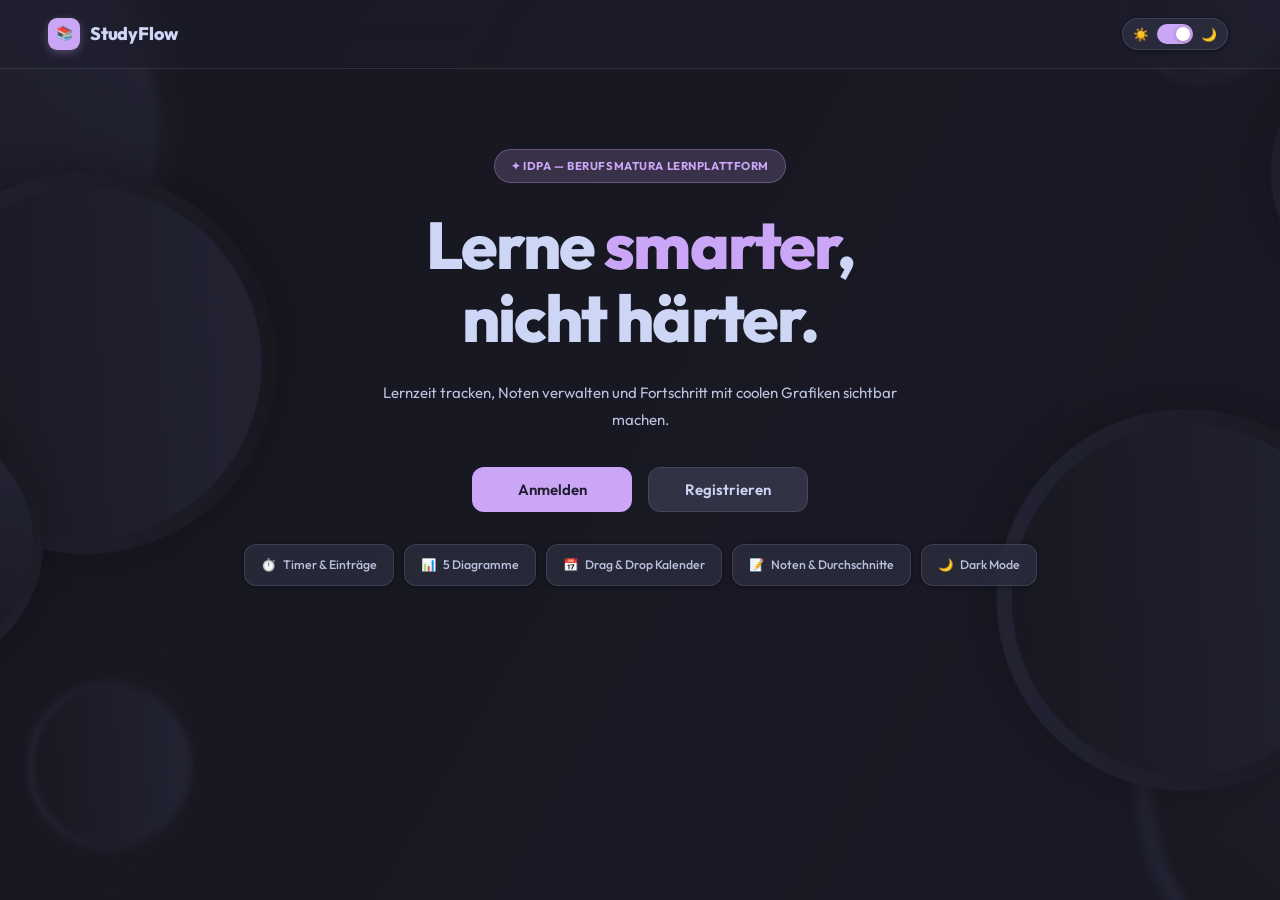
==== commit cb88adbe: "v6" ====
--- a/templates/index.html
+++ b/templates/index.html
@@ -8,15 +8,17 @@
   <link href="https://fonts.googleapis.com/css2?family=Outfit:wght@300;400;500;600;700;800;900&display=swap" rel="stylesheet">
   <link rel="stylesheet" href="/static/css/style.css">
   <script src="https://cdn.jsdelivr.net/npm/chart.js@4.4.0/dist/chart.umd.min.js"></script>
+  <!-- Lucide Icons -->
+  <script src="https://unpkg.com/lucide@latest/dist/umd/lucide.min.js"></script>
 </head>
 <body>
 
 <!-- ══ MODALS ═══════════════════════════════════════════════════════════════ -->
 
-<!-- Login -->
-<div class="overlay" id="modal-login" onclick="closeModalOutside(event,'login')">
+<!-- Login Modal -->
+<div class="overlay" id="modal-login">
   <div class="modal modal-sm">
-    <button class="modal-close" onclick="closeModal('login')">✕</button>
+    <button class="modal-close" onclick="closeModal('login')" title="Schliessen">✕</button>
     <h2>Willkommen zurück</h2><p class="modal-sub">Melde dich an um weiterzumachen</p>
     <div class="fg"><label class="flbl">Benutzername</label><input class="fi" id="login-user" type="text" placeholder="admin" autocomplete="username"></div>
     <div class="fg"><label class="flbl">Passwort</label><input class="fi" id="login-pw" type="password" placeholder="••••••••" autocomplete="current-password"></div>
@@ -28,14 +30,14 @@
   </div>
 </div>
 
-<!-- Register -->
-<div class="overlay" id="modal-register" onclick="closeModalOutside(event,'register')">
+<!-- Register Modal -->
+<div class="overlay" id="modal-register">
   <div class="modal modal-sm">
-    <button class="modal-close" onclick="closeModal('register')">✕</button>
+    <button class="modal-close" onclick="closeModal('register')" title="Schliessen">✕</button>
     <h2>Konto erstellen</h2><p class="modal-sub">Kostenlos registrieren und loslegen</p>
-    <div class="fg"><label class="flbl">Benutzername *</label><input class="fi" id="reg-user" type="text" placeholder="Dein Benutzername"></div>
+    <div class="fg"><label class="flbl">Benutzername *</label><input class="fi" id="reg-user" type="text" placeholder="Dein Benutzername" autocomplete="username"></div>
     <div class="fg"><label class="flbl">E-Mail (optional)</label><input class="fi" id="reg-email" type="email" placeholder="name@beispiel.ch"></div>
-    <div class="fg"><label class="flbl">Passwort *</label><input class="fi" id="reg-pw" type="password" placeholder="Min. 6 Zeichen"></div>
+    <div class="fg"><label class="flbl">Passwort *</label><input class="fi" id="reg-pw" type="password" placeholder="Min. 6 Zeichen" autocomplete="new-password"></div>
     <div id="reg-err" class="ferr" style="display:none"></div>
     <div class="modal-foot">
       <button class="btn btn-p" onclick="doRegister()">Konto erstellen</button>
@@ -44,49 +46,48 @@
   </div>
 </div>
 
-<!-- Note -->
-<div class="overlay" id="modal-note" onclick="closeModalOutside(event,'note')">
+<!-- Note Modal -->
+<div class="overlay" id="modal-note" onclick="closeModalOutside(event,'modal-note')">
   <div class="modal">
-    <button class="modal-close" onclick="closeModal('note')">✕</button>
-    <h2 id="modal-note-title">Note hinzufügen</h2><p class="modal-sub">Trage eine Note ein</p>
+    <button class="modal-close" onclick="closeModal('note')" title="Schliessen">✕</button>
+    <h2 id="modal-note-title">Note hinzufügen</h2><p class="modal-sub">Trage eine Note in dein Fach ein</p>
     <input type="hidden" id="note-edit-id">
-    <div class="fg"><label class="flbl">Fach</label><select class="fi" id="note-fach" onchange="loadNoteThemen()"></select></div>
+    <div class="fg"><label class="flbl">Fach</label><select class="fi" id="note-fach" onchange="loadThemenNote()"></select></div>
+    <div class="frow">
+      <div class="fg"><label class="flbl">Note</label><input class="fi" id="note-val" type="number" min="1" max="6" step="0.25" placeholder="5.5"></div>
+      <div class="fg"><label class="flbl">Gewichtung</label><input class="fi" id="note-gewichtung" type="number" min="0.01" max="10" step="0.01" placeholder="1.0" title="z.B. 0.33 für 33%, 1 für 100%"></div>
+    </div>
     <div class="fg">
       <label class="flbl">Thema</label>
-      <div class="search-wrap" id="note-thema-wrap">
-        <input class="fi" id="note-thema-search" placeholder="Thema suchen oder neu erstellen..." autocomplete="off"
-          oninput="filterNoteThemen()" onfocus="openNoteThemenDropdown()" onblur="setTimeout(()=>closeNoteThemenDropdown(),180)">
-        <div class="dropdown-list" id="note-thema-dropdown"></div>
+      <div class="searchable-select-wrap">
+        <input class="fi" id="note-thema-search" placeholder="Thema suchen oder neu erstellen..." autocomplete="off" oninput="filterThemenDropdown('note')" onfocus="openThemenDropdown('note')" onblur="delayCloseDropdown('note')">
         <input type="hidden" id="note-thema-id">
-      </div>
-    </div>
-    <div class="frow">
-      <div class="fg"><label class="flbl">Note</label><input class="fi" id="note-val" type="number" min="1" max="6" step="0.25" placeholder="5.5"></div>
-      <div class="fg"><label class="flbl">Gewichtung</label><input class="fi" id="note-gewichtung" type="number" min="0.01" step="0.01" placeholder="1.0" value="1.0"></div>
-    </div>
-    <div class="fg"><label class="flbl">Semester</label>
-      <select class="fi" id="note-sem"></select>
+        <div class="searchable-dropdown" id="note-thema-dropdown" style="display:none"></div>
+      </div>
     </div>
     <div class="fg"><label class="flbl">Datum</label><input class="fi" id="note-datum" type="date"></div>
-    <div class="modal-foot">
-      <button class="btn btn-p" onclick="saveNote()">Speichern</button>
-      <button class="btn btn-s" onclick="closeModal('note')">Abbrechen</button>
-    </div>
+    <div class="fg"><label class="flbl">Semester</label><select class="fi" id="note-semester-label"></select></div>
+    <div class="modal-foot"><button class="btn btn-p" onclick="saveNote()">Speichern</button><button class="btn btn-s" onclick="closeModal('note')">Abbrechen</button></div>
   </div>
 </div>
 
-<!-- Lernen -->
-<div class="overlay" id="modal-lernen" onclick="closeModalOutside(event,'lernen')">
+<!-- Lernen Modal -->
+<div class="overlay" id="modal-lernen" onclick="closeModalOutside(event,'modal-lernen')">
   <div class="modal modal-lg">
-    <button class="modal-close" onclick="closeModal('lernen')">✕</button>
+    <button class="modal-close" onclick="closeModal('lernen')" title="Schliessen">✕</button>
     <h2 id="lernen-modal-title">Lerneintrag</h2><p class="modal-sub">Füge eine Lerneinheit hinzu</p>
     <input type="hidden" id="lernen-edit-id">
     <div class="frow">
       <div class="fg"><label class="flbl">Fach *</label><select class="fi" id="lernen-fach" onchange="loadThemenLernen()"></select></div>
       <div class="fg"><label class="flbl">Methode</label><select class="fi" id="lernen-methode"></select></div>
     </div>
-    <div class="fg"><label class="flbl">Thema wählen</label>
-      <select class="fi" id="lernen-thema-sel" onchange="applyThemaLernen()"><option value="">— Thema auswählen —</option></select>
+    <div class="fg">
+      <label class="flbl">Thema</label>
+      <div class="searchable-select-wrap">
+        <input class="fi" id="lernen-thema-search" placeholder="Thema suchen oder neu erstellen..." autocomplete="off" oninput="filterThemenDropdown('lernen')" onfocus="openThemenDropdown('lernen')" onblur="delayCloseDropdown('lernen')">
+        <input type="hidden" id="lernen-thema-id">
+        <div class="searchable-dropdown" id="lernen-thema-dropdown" style="display:none"></div>
+      </div>
     </div>
     <div class="fg"><label class="flbl">Titel *</label><input class="fi" id="lernen-titel" type="text" placeholder="Was hast du gemacht?"></div>
     <div class="fg"><label class="flbl">Beschreibung</label><textarea class="fi" id="lernen-desc" placeholder="Optionale Notizen..."></textarea></div>
@@ -94,19 +95,22 @@
       <div class="fg"><label class="flbl">Dauer (Min) *</label><input class="fi" id="lernen-dauer" type="number" min="1" placeholder="45"></div>
       <div class="fg"><label class="flbl">Datum</label><input class="fi" id="lernen-datum" type="date"></div>
     </div>
-    <div class="modal-foot">
-      <button class="btn btn-p" onclick="saveLerneintrag()">Speichern</button>
-      <button class="btn btn-s" onclick="closeModal('lernen')">Abbrechen</button>
-    </div>
+    <div class="modal-foot"><button class="btn btn-p" onclick="saveLerneintrag()">Speichern</button><button class="btn btn-s" onclick="closeModal('lernen')">Abbrechen</button></div>
   </div>
 </div>
 
-<!-- Themen verwalten -->
-<div class="overlay" id="modal-themen" onclick="closeModalOutside(event,'themen')">
+<!-- Themen Modal -->
+<div class="overlay" id="modal-themen" onclick="closeModalOutside(event,'modal-themen')">
   <div class="modal">
-    <button class="modal-close" onclick="closeModal('themen')">✕</button>
+    <button class="modal-close" onclick="closeModal('themen')" title="Schliessen">✕</button>
     <h2>Themen verwalten</h2><p class="modal-sub">Themen pro Fach hinzufügen und verwalten</p>
     <div class="fg"><label class="flbl">Fach</label><select class="fi" id="thema-fach" onchange="renderThemenList()"></select></div>
+    <div class="thema-search">
+      <div class="search-wrap">
+        <span class="search-icon">🔍</span>
+        <input class="fi" id="thema-search-input" placeholder="Themen suchen..." oninput="renderThemenList()">
+      </div>
+    </div>
     <div style="display:flex;gap:8px;margin-bottom:16px">
       <input class="fi" id="thema-name" placeholder="Neues Thema..." style="flex:1" onkeydown="if(event.key==='Enter')addThema()">
       <button class="btn btn-p btn-sm" onclick="addThema()">+ Hinzufügen</button>
@@ -116,44 +120,38 @@
   </div>
 </div>
 
-<!-- Fach -->
-<div class="overlay" id="modal-fach" onclick="closeModalOutside(event,'fach')">
+<!-- Fach Modal -->
+<div class="overlay" id="modal-fach" onclick="closeModalOutside(event,'modal-fach')">
   <div class="modal modal-sm">
-    <button class="modal-close" onclick="closeModal('fach')">✕</button>
+    <button class="modal-close" onclick="closeModal('fach')" title="Schliessen">✕</button>
     <h2>Fach hinzufügen</h2><p class="modal-sub">Neues Schulfach erstellen</p>
     <div class="fg"><label class="flbl">Fachname</label><input class="fi" id="new-fach-name" type="text" placeholder="z.B. Chemie" onkeydown="if(event.key==='Enter')saveFach()"></div>
     <div class="fg"><label class="flbl">Farbe</label><div class="cdots" id="fach-cdots"></div></div>
-    <div class="modal-foot">
-      <button class="btn btn-p" onclick="saveFach()">Hinzufügen</button>
-      <button class="btn btn-s" onclick="closeModal('fach')">Abbrechen</button>
-    </div>
+    <div class="modal-foot"><button class="btn btn-p" onclick="saveFach()">Hinzufügen</button><button class="btn btn-s" onclick="closeModal('fach')">Abbrechen</button></div>
   </div>
 </div>
 
-<!-- Methode -->
-<div class="overlay" id="modal-methode" onclick="closeModalOutside(event,'methode')">
+<!-- Methode Modal -->
+<div class="overlay" id="modal-methode" onclick="closeModalOutside(event,'modal-methode')">
   <div class="modal modal-lg">
-    <button class="modal-close" onclick="closeModal('methode')">✕</button>
+    <button class="modal-close" onclick="closeModal('methode')" title="Schliessen">✕</button>
     <h2>Eigene Methode</h2><p class="modal-sub">Füge deine persönliche Lernmethode hinzu</p>
     <div class="fg"><label class="flbl">Name</label><input class="fi" id="m-name" type="text" placeholder="z.B. Visualisierung"></div>
-    <div class="fg"><label class="flbl">Icon auswählen</label>
+    <div class="fg">
+      <label class="flbl">Icon auswählen</label>
       <div id="m-icon-grid" style="display:grid;grid-template-columns:repeat(8,1fr);gap:6px;margin-top:4px"></div>
-      <input type="hidden" id="m-icon" value="BookOpen">
-    </div>
-    <div class="fg"><label class="flbl">Farbe</label><div class="cdots" id="methode-cdots"></div></div>
+      <input type="hidden" id="m-icon" value="💡">
+    </div>
     <div class="fg"><label class="flbl">Beschreibung</label><textarea class="fi" id="m-desc" placeholder="Wie funktioniert diese Methode?"></textarea></div>
     <div class="fg"><label class="flbl">Empfehlung (Fächer)</label><input class="fi" id="m-empf" type="text" placeholder="z.B. Biologie, Geschichte"></div>
-    <div class="modal-foot">
-      <button class="btn btn-p" onclick="saveMethode()">Speichern</button>
-      <button class="btn btn-s" onclick="closeModal('methode')">Abbrechen</button>
-    </div>
+    <div class="modal-foot"><button class="btn btn-p" onclick="saveMethode()">Speichern</button><button class="btn btn-s" onclick="closeModal('methode')">Abbrechen</button></div>
   </div>
 </div>
 
-<!-- Kalender Event -->
-<div class="overlay" id="modal-event" onclick="closeModalOutside(event,'event')">
+<!-- Event Modal -->
+<div class="overlay" id="modal-event" onclick="closeModalOutside(event,'modal-event')">
   <div class="modal">
-    <button class="modal-close" onclick="closeModal('event')">✕</button>
+    <button class="modal-close" onclick="closeModal('event')" title="Schliessen">✕</button>
     <h2>Termin planen</h2><p class="modal-sub">Plane eine Lerneinheit im Kalender</p>
     <div class="fg"><label class="flbl">Titel</label><input class="fi" id="event-titel" placeholder="z.B. Mathe lernen" onkeydown="if(event.key==='Enter')saveEvent()"></div>
     <div class="fg"><label class="flbl">Fach</label><select class="fi" id="event-fach"></select></div>
@@ -161,17 +159,14 @@
       <div class="fg"><label class="flbl">Datum</label><input class="fi" id="event-datum" type="date"></div>
       <div class="fg"><label class="flbl">Uhrzeit</label><input class="fi" id="event-start" type="time"></div>
     </div>
-    <div class="modal-foot">
-      <button class="btn btn-p" onclick="saveEvent()">Planen</button>
-      <button class="btn btn-s" onclick="closeModal('event')">Abbrechen</button>
-    </div>
+    <div class="modal-foot"><button class="btn btn-p" onclick="saveEvent()">Planen</button><button class="btn btn-s" onclick="closeModal('event')">Abbrechen</button></div>
   </div>
 </div>
 
-<!-- Event Detail -->
-<div class="overlay" id="modal-event-detail" onclick="closeModalOutside(event,'event-detail')">
+<!-- Event Detail Modal -->
+<div class="overlay" id="modal-event-detail" onclick="closeModalOutside(event,'modal-event-detail')">
   <div class="modal modal-sm">
-    <button class="modal-close" onclick="closeModal('event-detail')">✕</button>
+    <button class="modal-close" onclick="closeModal('event-detail')" title="Schliessen">✕</button>
     <h2 id="ev-detail-title">Termin</h2>
     <p class="modal-sub" id="ev-detail-info">–</p>
     <div class="modal-foot">
@@ -181,22 +176,21 @@
   </div>
 </div>
 
+
 <!-- ══ LANDING ════════════════════════════════════════════════════════════════ -->
-<div id="landing" style="display:none">
-  <div class="land-bg"></div>
+<div id="landing" style="display:flex">
   <nav class="land-nav">
-    <div class="land-logo">
-      <div class="logo-mark">📚</div>StudyFlow
-    </div>
+    <div class="land-logo"><div class="logo-mark">📚</div>StudyFlow</div>
     <div class="land-actions">
-      <div class="theme-toggle-wrap">
-        <span class="theme-toggle-label" id="land-theme-ico">☀️</span>
-        <label class="toggle-switch">
-          <input type="checkbox" id="land-theme-toggle" onchange="toggleTheme()">
-          <span class="toggle-track"></span>
-          <span class="toggle-thumb"></span>
-        </label>
-        <span class="theme-toggle-label" id="land-theme-ico2">🌙</span>
+      <div class="land-theme-slider">
+        <div class="theme-slider-wrap" onclick="toggleTheme()">
+          <span class="theme-slider-icon">☀️</span>
+          <label class="theme-slider-toggle" onclick="event.stopPropagation()">
+            <input type="checkbox" id="land-dark-toggle" onchange="toggleTheme()">
+            <span class="theme-slider-track"></span>
+          </label>
+          <span class="theme-slider-icon">🌙</span>
+        </div>
       </div>
     </div>
   </nav>
@@ -204,11 +198,9 @@
     <div class="hero-eyebrow">✦ IDPA — Berufsmatura Lernplattform</div>
     <h1>Lerne <em>smarter</em>,<br>nicht härter.</h1>
     <p>Lernzeit tracken, Noten verwalten und Fortschritt mit coolen Grafiken sichtbar machen.</p>
-    <div class="hero-cta">
-      <div class="hero-cta-btns">
-        <button class="btn btn-p btn-lg" onclick="openModal('register')">Registrieren</button>
-        <button class="btn btn-s btn-lg" onclick="openModal('login')" style="backdrop-filter:blur(8px)">Anmelden</button>
-      </div>
+    <div class="hero-center-btns">
+      <button class="btn btn-p btn-lg" onclick="openModal('login')">Anmelden</button>
+      <button class="btn btn-s btn-lg" onclick="openModal('register')">Registrieren</button>
     </div>
     <div class="feat-strip">
       <div class="feat-chip"><span>⏱️</span> Timer & Einträge</div>
@@ -249,40 +241,39 @@
   <main class="main-content">
     <div class="topbar">
       <div class="topbar-left">
-        <button class="burger" onclick="toggleSidebar()" style="padding:6px;border-radius:var(--r0);background:var(--surface);border:1px solid var(--border)"><span style="display:block;width:18px;height:2px;background:var(--text);margin:3px 0"></span><span style="display:block;width:18px;height:2px;background:var(--text);margin:3px 0"></span><span style="display:block;width:18px;height:2px;background:var(--text);margin:3px 0"></span></button>
+        <button class="burger" onclick="toggleSidebar()"><span></span><span></span><span></span></button>
         <h1 class="topbar-title" id="topbar-title">Übersicht</h1>
       </div>
       <div class="topbar-right" id="topbar-actions">
-        <div class="theme-toggle-wrap">
-          <label class="toggle-switch">
-            <input type="checkbox" id="app-theme-toggle" onchange="toggleTheme()">
-            <span class="toggle-track"></span>
-            <span class="toggle-thumb"></span>
+        <div class="theme-slider-wrap" onclick="toggleTheme()" style="margin-right:4px">
+          <span class="theme-slider-icon" style="font-size:.8rem">☀️</span>
+          <label class="theme-slider-toggle" onclick="event.stopPropagation()">
+            <input type="checkbox" id="app-dark-toggle" onchange="toggleTheme()">
+            <span class="theme-slider-track"></span>
           </label>
+          <span class="theme-slider-icon" style="font-size:.8rem">🌙</span>
         </div>
       </div>
     </div>
 
     <!-- ── DASHBOARD ── -->
     <div class="page page-content" id="page-dashboard">
-      <div class="grid-4" id="dash-stats" style="margin-bottom:24px"></div>
+      <div class="grid-4" id="dash-stats" style="margin-bottom:24px">
+        <div class="stat-card"><div class="stat-icon">⏱️</div><div class="stat-label">Lernzeit diese Woche</div><div class="stat-val">0h</div><div class="stat-sub">0 Minuten total</div></div>
+        <div class="stat-card"><div class="stat-icon">🎓</div><div class="stat-label">Aktive Fächer</div><div class="stat-val">0</div><div class="stat-sub">Schuljahr 2025</div></div>
+        <div class="stat-card"><div class="stat-icon">📝</div><div class="stat-label">Letzte Note</div><div class="stat-val">–</div><div class="stat-sub">Noch keine Noten</div></div>
+        <div class="stat-card"><div class="stat-icon">⭐</div><div class="stat-label">Gesamtdurchschnitt</div><div class="stat-val">–</div><div class="stat-sub">Über alle Fächer</div></div>
+      </div>
       <div class="grid-2" style="margin-bottom:24px">
         <div class="chart-card"><div class="chart-title">📚 Lernzeit pro Fach</div><div class="chart-sub">Gesamte Lernzeit in Stunden</div><div class="chart-wrap"><canvas id="ch-dash-fach"></canvas></div></div>
-        <div class="chart-card"><div class="chart-title">📊 Notendurchschnitte</div><div class="chart-sub">Alle Fächer im Überblick</div><div class="chart-wrap"><canvas id="ch-dash-noten"></canvas></div></div>
-      </div>
-      <div class="section-hd">
-        <div><div class="section-title">Letzte Lerneinträge</div><div class="section-sub">Deine letzten 5 Einträge</div></div>
-        <button class="btn btn-s btn-sm" onclick="showPage('lernen')">Alle anzeigen →</button>
-      </div>
+        <div class="chart-card"><div class="chart-title">📊 Notendurchschnitte</div><div class="chart-sub">Gewichteter Durchschnitt alle Fächer</div><div class="chart-wrap"><canvas id="ch-dash-noten"></canvas></div></div>
+      </div>
+      <div class="sec-head"><div><div class="sec-title">Letzte Lerneinträge</div><div class="sec-sub">Deine neuesten Aktivitäten</div></div></div>
       <div id="dash-eintraege"></div>
     </div>
 
     <!-- ── NOTEN ── -->
     <div class="page page-content" id="page-noten" style="display:none">
-      <div style="display:flex;gap:8px;margin-bottom:16px">
-        <button class="btn btn-s btn-sm" onclick="openAddFach()">+ Fach</button>
-        <button class="btn btn-p btn-sm" onclick="openAddNote()">+ Note</button>
-      </div>
       <div id="noten-list"></div>
     </div>
 
@@ -290,23 +281,18 @@
     <div class="page page-content" id="page-lernen" style="display:none">
       <div class="grid-2" style="margin-bottom:28px">
         <div>
-          <div class="section-title" style="margin-bottom:14px">⏱️ Lern-Timer</div>
-          <div class="timer-wrap">
+          <div class="sec-title" style="margin-bottom:14px">⏱️ Lern-Timer</div>
+          <div class="timer-card">
+            <div class="timer-lbl">Aktuelle Sitzung</div>
             <div class="timer-ring-wrap">
-              <svg class="timer-ring" width="140" height="140" viewBox="0 0 140 140">
-                <circle class="timer-ring-bg" cx="70" cy="70" r="55"/>
-                <circle class="timer-ring-prog" id="ring-fill" cx="70" cy="70" r="55"/>
-              </svg>
-              <div class="timer-display">
-                <div class="timer-time" id="timer-display">00:00:00</div>
-                <div class="timer-state" id="timer-state-lbl">Bereit</div>
-              </div>
+              <svg width="190" height="190" viewBox="0 0 190 190"><circle class="ring-bg" cx="95" cy="95" r="80" stroke-width="10"/><circle class="ring-fill" id="ring-fill" cx="95" cy="95" r="80" stroke-width="10" stroke-dasharray="502.65" stroke-dashoffset="502.65"/></svg>
+              <div class="timer-center"><div class="timer-time" id="timer-display">00:00:00</div><div class="timer-state" id="timer-state-lbl">Bereit</div></div>
             </div>
-            <div style="font-size:.82rem;color:var(--text2)" id="timer-fach-lbl">Kein Fach gewählt</div>
+            <div class="timer-fach-lbl" id="timer-fach-lbl">Kein Fach gewählt</div>
             <div class="timer-btns">
-              <button class="btn btn-p btn-sm" id="timer-startstop" onclick="toggleTimer()">▶ Starten</button>
-              <button class="btn btn-s btn-sm" onclick="saveTimerEntry()">Speichern</button>
-              <button class="btn btn-s btn-sm" onclick="resetTimer()">↺ Reset</button>
+              <button class="tbtn tbtn-start" id="timer-startstop" onclick="toggleTimer()">▶ Starten</button>
+              <button class="tbtn tbtn-save" onclick="saveTimerEntry()">Speichern</button>
+              <button class="tbtn tbtn-reset" onclick="resetTimer()">↺ Reset</button>
             </div>
           </div>
           <div style="margin-top:14px">
@@ -314,7 +300,7 @@
           </div>
         </div>
         <div>
-          <div class="section-title" style="margin-bottom:14px">📝 Schnelleintrag</div>
+          <div class="sec-title" style="margin-bottom:14px">📝 Schnelleintrag</div>
           <div class="card" style="padding:22px">
             <div class="fg"><label class="flbl">Fach *</label><select class="fi" id="quick-fach" onchange="loadThemenQuick()"></select></div>
             <div class="fg"><label class="flbl">Thema</label><select class="fi" id="quick-thema" onchange="applyThemaQuick()"><option value="">— Thema auswählen —</option></select></div>
@@ -323,146 +309,117 @@
               <div class="fg"><label class="flbl">Minuten *</label><input class="fi" id="quick-dauer" type="number" min="1" placeholder="45"></div>
               <div class="fg"><label class="flbl">Datum</label><input class="fi" id="quick-datum" type="date"></div>
             </div>
-            <button class="btn btn-p" style="width:100%" onclick="quickSave()">Eintrag speichern</button>
+            <button class="btn btn-p" style="width:100%" onclick="quickSave()">✓ Eintrag speichern</button>
           </div>
         </div>
       </div>
-      <div class="section-hd">
-        <div><div class="section-title">Alle Lerneinträge</div><div class="section-sub" id="lernen-count"></div></div>
-        <button class="btn btn-s btn-sm" onclick="openThemenModal()">Themen verwalten</button>
-        <button class="btn btn-p btn-sm" onclick="openAddLernen()">+ Eintrag</button>
+      <div class="sec-head">
+        <div><div class="sec-title">Alle Lerneinträge</div><div class="sec-sub" id="lernen-count"></div></div>
       </div>
       <div id="lernen-list"></div>
     </div>
 
     <!-- ── KALENDER ── -->
     <div class="page page-content" id="page-kalender" style="display:none">
-      <div class="cal-nav">
-        <button class="btn btn-s btn-sm" onclick="calPrev()">◀</button>
-        <button class="btn btn-s btn-sm" onclick="calToday()">Heute</button>
-        <div class="cal-month-title" id="cal-title">–</div>
-        <div class="cal-view-btns">
-          <button class="cal-view-btn active" id="vbtn-monat" onclick="setCalView('monat')">Monat</button>
-          <button class="cal-view-btn" id="vbtn-woche" onclick="setCalView('woche')">Woche</button>
+      <div class="cal-wrap">
+        <div class="cal-nav">
+          <div class="cal-nav-l">
+            <button class="btn btn-s btn-sm" style="padding:7px 10px" onclick="calPrev()">◀</button>
+            <button class="btn btn-s btn-sm" style="padding:7px 10px" onclick="calNext()">▶</button>
+            <button class="btn btn-s btn-sm" onclick="calToday()">Heute</button>
+          </div>
+          <div class="cal-title" id="cal-title">–</div>
+          <div class="cal-nav-r">
+            <div class="view-toggle">
+              <button class="view-btn active" id="vbtn-monat" onclick="setCalView('monat')">Monat</button>
+              <button class="view-btn" id="vbtn-woche" onclick="setCalView('woche')">Woche</button>
+            </div>
+          </div>
         </div>
-        <button class="btn btn-s btn-sm" onclick="calNext()">▶</button>
-        <button class="btn btn-p btn-sm" onclick="openAddEvent()">+ Termin</button>
-      </div>
-      <div class="cal-grid" id="cal-header-row">
-        <div class="cal-hdr">Mo</div><div class="cal-hdr">Di</div><div class="cal-hdr">Mi</div>
-        <div class="cal-hdr">Do</div><div class="cal-hdr">Fr</div><div class="cal-hdr">Sa</div><div class="cal-hdr">So</div>
-      </div>
-      <div id="cal-body" style="display:grid;grid-template-columns:repeat(7,1fr);gap:6px;margin-top:-6px;background:var(--bg2);border:1px solid var(--border);border-top:none;border-radius:0 0 var(--r2) var(--r2);padding:8px 16px 16px"></div>
+        <div class="cal-head">
+          <div class="cal-dow">Mo</div><div class="cal-dow">Di</div><div class="cal-dow">Mi</div>
+          <div class="cal-dow">Do</div><div class="cal-dow">Fr</div><div class="cal-dow">Sa</div><div class="cal-dow">So</div>
+        </div>
+        <div class="cal-body" id="cal-body"></div>
+      </div>
       <div style="margin-top:24px">
-        <div class="section-hd"><div><div class="section-title">Kommende Termine</div><div class="section-sub">Geplante Lerneinheiten</div></div></div>
+        <div class="sec-head"><div><div class="sec-title">📌 Kommende Termine</div><div class="sec-sub">Geplante Lerneinheiten</div></div></div>
         <div id="upcoming-events"></div>
       </div>
     </div>
 
     <!-- ── STATISTIKEN ── -->
     <div class="page page-content" id="page-statistiken" style="display:none">
-      <!-- Row 1: Radar (big, top-left) + Lernzeit Fach + Lernzeit Methode -->
-      <div class="stat-row-3" style="margin-bottom:18px">
-        <div class="chart-card">
-          <div class="chart-title">🎯 Lernzeit &amp; Noten Radar</div>
-          <div class="chart-sub">Vergleich aller Fächer</div>
-          <div class="chart-wrap chart-wrap-xl"><canvas id="ch-radar"></canvas></div>
-        </div>
-        <div class="chart-card">
-          <div class="chart-title">📚 Lernzeit pro Fach</div>
-          <div class="chart-sub">Stunden je Fach</div>
-          <div class="chart-wrap chart-wrap-lg"><canvas id="ch-stat-fach"></canvas></div>
-        </div>
-        <div class="chart-card">
-          <div class="chart-title">⚡ Lernzeit pro Methode</div>
-          <div class="chart-sub">Stunden je Methode</div>
-          <div class="chart-wrap chart-wrap-lg"><canvas id="ch-stat-meth"></canvas></div>
-        </div>
-      </div>
-      <!-- Row 2: Noten vs Methode + Thema Radar -->
-      <div class="stat-row-2" style="margin-bottom:18px">
-        <div class="chart-card">
-          <div class="chart-title">📈 Note vs. Lernmethode</div>
-          <div class="chart-sub">Welche Methode bringt die besten Noten?</div>
-          <div class="chart-wrap chart-wrap-lg"><canvas id="ch-note-meth"></canvas></div>
-        </div>
-        <div class="chart-card" id="thema-stat-card">
-          <div class="chart-title">📋 Lernzeit &amp; Note pro Thema</div>
-          <div class="chart-sub">Thema: Lernzeit vs. Notenschnitt</div>
-          <div class="chart-wrap chart-wrap-lg"><canvas id="ch-thema"></canvas></div>
-        </div>
-      </div>
-      <!-- Row 3: Verlauf full width -->
-      <div class="chart-card">
-        <div class="chart-title">🗓️ Lernverlauf (30 Tage)</div>
-        <div class="chart-sub">Tägliche Lernminuten der letzten 30 Tage</div>
-        <div class="chart-wrap chart-wrap-lg"><canvas id="ch-verlauf"></canvas></div>
+      <!-- Top row: Lernzeit pro Fach + Lernzeit pro Methode -->
+      <div class="stats-top-row">
+        <div class="chart-card"><div class="chart-title">📚 Lernzeit pro Fach</div><div class="chart-sub">Gesamte Stunden je Fach</div><div class="chart-wrap chart-wrap-lg"><canvas id="ch-stat-fach"></canvas></div></div>
+        <div class="chart-card"><div class="chart-title">⚡ Lernzeit pro Methode</div><div class="chart-sub">Welche Methode nutzt du am meisten?</div><div class="chart-wrap"><canvas id="ch-stat-meth"></canvas></div></div>
+      </div>
+      <!-- Radar big -->
+      <div class="stats-radar-big">
+        <div class="chart-card"><div class="chart-title">🎯 Lernzeit & Noten Radar</div><div class="chart-sub">Vergleich aller Fächer — Lernzeit (lila) vs. Noten (grün)</div><div class="chart-wrap chart-wrap-xl" style="max-width:600px;margin:0 auto"><canvas id="ch-radar"></canvas></div></div>
+      </div>
+      <!-- Bottom: Verlauf full width + Note vs Methode -->
+      <div class="stats-bottom-row">
+        <div class="chart-card"><div class="chart-title">🗓️ Lernverlauf (30 Tage)</div><div class="chart-sub">Tägliche Lernminuten der letzten 30 Tage</div><div class="chart-wrap chart-wrap-lg"><canvas id="ch-verlauf"></canvas></div></div>
+        <div class="chart-card"><div class="chart-title">📈 Note vs. Lernmethode</div><div class="chart-sub">Welche Methode bringt beste Noten?</div><div class="chart-wrap"><canvas id="ch-note-meth"></canvas></div></div>
       </div>
     </div>
 
     <!-- ── METHODEN ── -->
     <div class="page page-content" id="page-methoden" style="display:none">
-      <div style="margin-bottom:16px;display:flex;justify-content:flex-end">
-        <button class="btn btn-p btn-sm" onclick="openMethodeModal()">+ Eigene Methode</button>
-      </div>
-      <div class="grid-3" id="methoden-grid"></div>
+      <div class="grid-auto" id="methoden-grid"></div>
     </div>
 
     <!-- ── EINSTELLUNGEN ── -->
     <div class="page page-content" id="page-einstellungen" style="display:none">
       <div class="settings-wrap">
-        <!-- Profil -->
         <div class="settings-sec">
           <div class="settings-sec-lbl">Profil</div>
-          <div class="settings-row" style="gap:16px">
+          <div class="settings-row">
             <div style="display:flex;align-items:center;gap:16px">
               <div style="position:relative">
-                <div id="profile-pic" style="width:64px;height:64px;border-radius:16px;background:linear-gradient(135deg,var(--accent),var(--blue));display:flex;align-items:center;justify-content:center;font-size:1.6rem;font-weight:800;color:var(--bg);overflow:hidden;cursor:pointer;flex-shrink:0" onclick="document.getElementById('pic-input').click()">
+                <div id="profile-pic" style="width:64px;height:64px;border-radius:16px;background:linear-gradient(135deg,var(--accent),var(--purple));display:flex;align-items:center;justify-content:center;font-size:1.6rem;font-weight:800;color:#1E1E2E;overflow:hidden;cursor:pointer;flex-shrink:0" onclick="document.getElementById('pic-input').click()">
                   <span id="profile-initials">?</span>
                   <img id="profile-img" style="display:none;width:100%;height:100%;object-fit:cover;position:absolute;inset:0" src="">
                 </div>
                 <input type="file" id="pic-input" accept="image/*" style="display:none" onchange="uploadProfilePic(event)">
               </div>
-              <div>
-                <div class="settings-lbl" id="settings-uname">–</div>
-                <div class="settings-sub">Klicke auf das Bild um es zu ändern</div>
-              </div>
+              <div><div class="settings-lbl" id="settings-uname">–</div><div class="settings-sub">Klicke auf das Bild um es zu ändern</div></div>
             </div>
             <button class="btn btn-s btn-xs" onclick="removeProfilePic()">Entfernen</button>
           </div>
         </div>
 
-        <!-- Darstellung -->
         <div class="settings-sec">
           <div class="settings-sec-lbl">Darstellung</div>
           <div class="settings-row">
-            <div><div class="settings-lbl">Dark Mode</div><div class="settings-sub">Dunkles Catppuccin-Design</div></div>
-            <label class="toggle"><input type="checkbox" id="toggle-dark" onchange="toggleTheme()"><span class="toggle-slider"></span></label>
+            <div><div class="settings-lbl">Dark Mode</div><div class="settings-sub">Catppuccin Mocha Design</div></div>
+            <div class="theme-slider-wrap" onclick="toggleTheme()" style="border:none;background:transparent;padding:0">
+              <span class="theme-slider-icon">☀️</span>
+              <label class="theme-slider-toggle" onclick="event.stopPropagation()">
+                <input type="checkbox" id="settings-dark-toggle" onchange="toggleTheme()">
+                <span class="theme-slider-track"></span>
+              </label>
+              <span class="theme-slider-icon">🌙</span>
+            </div>
           </div>
         </div>
 
-        <!-- Semester -->
-        <div class="settings-sec">
-          <div class="settings-sec-lbl">Semester verwalten</div>
-          <div id="settings-semester" style="margin-bottom:12px"></div>
-          <div style="display:flex;gap:8px">
-            <input class="fi" id="settings-sem-new" placeholder="z.B. Semester 5 / Schule XY..." style="flex:1;padding:8px 12px" onkeydown="if(event.key==='Enter')settingsAddSemester()">
-            <button class="btn btn-p btn-sm" onclick="settingsAddSemester()">+ Hinzufügen</button>
-          </div>
-        </div>
-
-        <!-- Fächer -->
         <div class="settings-sec">
           <div class="settings-sec-lbl">Fächer verwalten</div>
           <div id="settings-faecher"></div>
           <button class="btn btn-s btn-sm" style="margin-top:10px" onclick="openAddFach()">+ Neues Fach hinzufügen</button>
         </div>
 
-        <!-- Themen -->
         <div class="settings-sec">
           <div class="settings-sec-lbl">Themen verwalten</div>
           <div style="display:flex;gap:8px;margin-bottom:12px">
             <select class="fi" id="settings-thema-fach" onchange="renderSettingsThemen()" style="flex:1;padding:8px 12px"></select>
+          </div>
+          <div class="search-wrap" style="margin-bottom:10px">
+            <span class="search-icon">🔍</span>
+            <input class="fi" id="settings-thema-search" placeholder="Themen suchen..." style="padding-left:36px" oninput="renderSettingsThemen()">
           </div>
           <div id="settings-themen" style="margin-bottom:12px"></div>
           <div style="display:flex;gap:8px">
@@ -471,7 +428,15 @@
           </div>
         </div>
 
-        <!-- Konto -->
+        <div class="settings-sec">
+          <div class="settings-sec-lbl">Semester verwalten</div>
+          <div id="settings-semester" style="margin-bottom:12px"></div>
+          <div style="display:flex;gap:8px">
+            <input class="fi" id="settings-semester-new" placeholder="z.B. Semester 5 / Schule XY..." style="flex:1;padding:8px 12px" onkeydown="if(event.key==='Enter')settingsAddSemester()">
+            <button class="btn btn-p btn-sm" onclick="settingsAddSemester()">+ Hinzufügen</button>
+          </div>
+        </div>
+
         <div class="settings-sec">
           <div class="settings-sec-lbl">Konto</div>
           <div class="settings-row">
@@ -485,79 +450,25 @@
   </main>
 </div>
 
-<div id="toast-wrap"></div>
-
-<style>
-/* Extra styles that rely on CSS vars set up in style.css */
-.stat-card{background:var(--bg2);border:1px solid var(--border);border-radius:var(--r2);padding:20px;display:flex;flex-direction:column;gap:4px;box-shadow:var(--sh0);transition:all .18s}
-.stat-card:hover{box-shadow:var(--sh1);transform:translateY(-1px)}
-.stat-icon{font-size:1.4rem;margin-bottom:4px}
-.stat-label{font-size:.74rem;font-weight:700;color:var(--text2);text-transform:uppercase;letter-spacing:.04em}
-.stat-val{font-size:1.9rem;font-weight:800;line-height:1.1;color:var(--text)}
-.stat-sub{font-size:.74rem;color:var(--muted);margin-top:2px}
-.fade-in{animation:pgIn .3s var(--ease) both}
-.nb{width:34px;height:34px;border-radius:var(--r0);display:flex;align-items:center;justify-content:center;font-weight:800;font-size:.88rem}
-.nb-good{background:var(--green-s);color:var(--green)}
-.nb-ok{background:var(--amber-s);color:var(--amber)}
-.nb-bad{background:var(--red-s);color:var(--red)}
-.avg{padding:4px 11px;border-radius:99px;font-size:.76rem;font-weight:700;margin-left:auto}
-.avg-good{background:var(--green-s);color:var(--green)}
-.avg-ok{background:var(--amber-s);color:var(--amber)}
-.avg-bad{background:var(--red-s);color:var(--red)}
-.avg-none{background:var(--surface);color:var(--muted)}
-.fach-card{background:var(--bg2);border:1px solid var(--border);border-radius:var(--r2);margin-bottom:10px;overflow:hidden;box-shadow:var(--sh0)}
-.fach-hd{display:flex;align-items:center;justify-content:space-between;padding:16px 20px;cursor:pointer;user-select:none;transition:background .15s}
-.fach-hd:hover{background:var(--surface)}
-.fach-hd-l{display:flex;align-items:center;gap:12px;flex:1}
-.fach-bar{width:4px;height:36px;border-radius:4px;flex-shrink:0}
-.fach-name{font-weight:700;font-size:.95rem}
-.fach-cnt{font-size:.74rem;color:var(--muted);margin-top:1px}
-.fach-chev{font-size:.65rem;color:var(--muted);transition:transform .2s}
-.fach-card.open .fach-chev{transform:rotate(90deg)}
-.fach-body{display:none;border-top:1px solid var(--border)}
-.fach-card.open .fach-body{display:block}
-.fach-foot{padding:12px 20px;display:flex;gap:8px}
-.notes-tbl{width:100%;border-collapse:collapse;font-size:.84rem}
-.notes-tbl th{text-align:left;padding:9px 16px;font-size:.69rem;font-weight:700;letter-spacing:.05em;text-transform:uppercase;color:var(--muted);border-bottom:1px solid var(--border);background:var(--surface)}
-.notes-tbl td{padding:10px 16px;border-bottom:1px solid var(--border)}
-.notes-tbl tr:last-child td{border-bottom:none}
-.notes-tbl tr:hover td{background:var(--surface)}
-.entry-item{background:var(--bg2);border:1px solid var(--border);border-radius:var(--r2);padding:14px 18px;margin-bottom:8px;display:flex;align-items:center;gap:12px;box-shadow:var(--sh0);transition:all .18s}
-.entry-item:hover{box-shadow:var(--sh1);transform:translateY(-1px)}
-.entry-dot{width:10px;height:10px;border-radius:50%;flex-shrink:0}
-.entry-info{flex:1;min-width:0}
-.entry-title{font-weight:700;font-size:.88rem;white-space:nowrap;overflow:hidden;text-overflow:ellipsis}
-.entry-meta{font-size:.74rem;color:var(--text2);margin-top:2px}
-.entry-dur{font-size:.76rem;font-weight:700;padding:3px 9px;background:var(--surface);border-radius:99px;color:var(--text2);flex-shrink:0}
-.entry-actions{display:flex;gap:4px;flex-shrink:0}
-.empty{display:flex;flex-direction:column;align-items:center;justify-content:center;padding:48px 24px;text-align:center;color:var(--text2)}
-.empty-icon{font-size:2.5rem;margin-bottom:12px;opacity:.6}
-.empty h3{font-size:1rem;margin-bottom:6px;color:var(--text)}
-.empty p{font-size:.82rem;color:var(--muted)}
-.meth-card{background:var(--bg2);border:1px solid var(--border);border-radius:var(--r2);padding:20px;display:flex;flex-direction:column;gap:8px;transition:all .18s;box-shadow:var(--sh0)}
-.meth-card:hover{box-shadow:var(--sh1);transform:translateY(-1px)}
-.meth-name{font-weight:700;font-size:.95rem}
-.meth-for{font-size:.74rem;color:var(--accent);font-weight:600}
-.cal-cell{min-height:72px;border-radius:var(--r1);padding:6px;background:var(--bg);border:1.5px solid transparent;transition:all .15s;cursor:pointer}
-.cal-cell:hover{border-color:var(--accent);background:var(--acc-soft)}
-.cal-cell.today{border-color:var(--accent)!important;background:var(--acc-soft)!important}
-.cal-cell.other{opacity:.45}
-.cal-cell.drag-over{background:var(--acc-soft2)!important;border-color:var(--accent)!important}
-.cal-date{font-size:.76rem;font-weight:700;margin-bottom:3px;line-height:1}
-.cal-ev{font-size:.62rem;padding:2px 4px;border-radius:3px;margin-bottom:2px;white-space:nowrap;overflow:hidden;text-overflow:ellipsis;font-weight:600;cursor:pointer;color:#fff}
-.cal-ev.gelernt{opacity:.7}
-.cal-more{font-size:.6rem;color:var(--muted);font-weight:700}
-.thema-row{display:flex;align-items:center;gap:8px;padding:9px;border:1px solid var(--border);border-radius:var(--r1);margin-bottom:6px;background:var(--bg)}
-.thema-done{text-decoration:line-through;color:var(--muted)}
-.sem-row{display:flex;align-items:center;gap:8px;padding:9px;border:1px solid var(--border);border-radius:var(--r1);margin-bottom:6px;background:var(--bg)}
-.weight-chip{font-size:.7rem;font-weight:700;padding:2px 7px;border-radius:99px;background:var(--acc-soft);color:var(--accent);margin-left:4px}
-</style>
+<div class="toast-wrap" id="toast-wrap"></div>
 
 <script>
+/* ═══════════════════════════════════════════════════════
+   StudyFlow v3 — Main JS
+═══════════════════════════════════════════════════════ */
+
 const SF = {
   user: null, faecher: [], noten: [], methoden: [],
   eintraege: [], themen: [], kalender: [], semester: [],
-  charts: {}, selColor: '#EF4444', selMethColor: '#8839ef', curPage: 'dashboard',
+  charts: {}, selColor: '#CBA6F7', curPage: 'dashboard',
+};
+
+const PAGE_TITLES = { dashboard:'Übersicht', noten:'Noten', lernen:'Lernen', kalender:'Planung', statistiken:'Statistiken', methoden:'Lernmethoden', einstellungen:'Einstellungen' };
+const PAGE_ACTIONS = {
+  noten: `<button class="btn btn-s btn-sm" onclick="openAddFach()">+ Fach</button><button class="btn btn-p btn-sm" onclick="openAddNote()">+ Note</button>`,
+  lernen: `<button class="btn btn-s btn-sm" onclick="openThemenModal()">Themen</button><button class="btn btn-p btn-sm" onclick="openAddLernen()">+ Eintrag</button>`,
+  kalender: `<button class="btn btn-p btn-sm" onclick="openAddEvent()">+ Termin</button>`,
+  methoden: `<button class="btn btn-p btn-sm" onclick="openMethodeModal()">+ Eigene Methode</button>`,
 };
 
 /* ── API ──────────────────────────────────────────────── */
@@ -570,9 +481,10 @@
 /* ── INIT ─────────────────────────────────────────────── */
 async function init() {
   applyTheme();
-  buildColorDots('fach-cdots', 'selColor');
+  buildColorDots();
   document.getElementById('login-pw').addEventListener('keydown', e => { if(e.key==='Enter') doLogin(); });
   document.getElementById('reg-pw').addEventListener('keydown', e => { if(e.key==='Enter') doRegister(); });
+
   const me = await api('GET', '/me');
   if (!me.logged_in) {
     showLanding();
@@ -597,12 +509,13 @@
   const u = SF.user?.username || '';
   const savedPic = localStorage.getItem('sf-pic');
   const av = document.getElementById('sidebar-uav');
-  if (av) { av.innerHTML = savedPic ? `<img src="${savedPic}" style="width:100%;height:100%;object-fit:cover;border-radius:9px">` : (u[0]?.toUpperCase() || '?'); }
-  ['sidebar-uname','settings-uname'].forEach(id=>{const el=document.getElementById(id);if(el)el.textContent=u;});
+  if (av) { av.innerHTML = savedPic ? `<img src="${savedPic}" style="width:100%;height:100%;object-fit:cover;border-radius:9px">` : u[0]?.toUpperCase() || '?'; }
+  const un = document.getElementById('sidebar-uname'); if(un) un.textContent = u;
+  const su = document.getElementById('settings-uname'); if(su) su.textContent = u;
   const pi = document.getElementById('profile-initials'); if(pi) pi.textContent = u[0]?.toUpperCase() || '?';
   const pimg = document.getElementById('profile-img');
-  if (pimg && savedPic) { pimg.src=savedPic; pimg.style.display='block'; if(pi)pi.style.display='none'; }
-  const td = document.getElementById('toggle-dark'); if(td) td.checked = localStorage.getItem('sf-dark')==='1';
+  if (pimg && savedPic) { pimg.src = savedPic; pimg.style.display = 'block'; if(pi) pi.style.display = 'none'; }
+  syncThemeToggles();
 }
 
 async function loadAll() {
@@ -618,297 +531,368 @@
   SF.themen    = Array.isArray(t)?t:[];
   SF.kalender  = Array.isArray(k)?k:[];
   SF.semester  = Array.isArray(s)?s:[];
-  fillFachDrops(); fillMethodeDrops(); fillSemesterDrops();
-  fillSettingsThemaFach();
-}
-
-/* ── AUTH ─────────────────────────────────────────────── */
+  fillFachDrops(); fillMethodeDrops(); fillSettingsThemaFach(); fillSemesterDrops();
+}
+
+/* ── LOGIN / REGISTER / LOGOUT ────────────────────────── */
 async function doLogin() {
   const u = document.getElementById('login-user').value.trim();
   const p = document.getElementById('login-pw').value;
   const err = document.getElementById('login-err');
-  if(!u||!p){showErr(err,'Bitte beide Felder ausfüllen');return;}
-  const r = await api('POST','/login',{username:u,password:p});
-  if(r.success){
-    document.getElementById('login-user').value='';document.getElementById('login-pw').value='';
-    if(err)err.style.display='none';
-    SF.user=r;setUserUI();await loadAll();closeModal('login');showApp();showPage('dashboard');
-    toast('Willkommen zurück, '+u+'!','ok');
-  } else showErr(err,r.message||'Login fehlgeschlagen');
-}
+  if (!u||!p) { showErr(err,'Bitte beide Felder ausfüllen'); return; }
+  const r = await api('POST', '/login', {username:u, password:p});
+  if (r.success) {
+    document.getElementById('login-user').value = '';
+    document.getElementById('login-pw').value = '';
+    if(err) err.style.display='none';
+    SF.user = r;
+    setUserUI();
+    await loadAll();
+    closeModal('login');
+    showApp();
+    showPage('dashboard');
+    toast('Willkommen zurück, '+u+'!', 'ok');
+  } else { showErr(err, r.message||'Login fehlgeschlagen'); }
+}
+
 async function doRegister() {
-  const u=document.getElementById('reg-user').value.trim();
-  const e=document.getElementById('reg-email').value.trim();
-  const p=document.getElementById('reg-pw').value;
-  const err=document.getElementById('reg-err');
-  if(!u||!p){showErr(err,'Benutzername und Passwort erforderlich');return;}
-  if(p.length<6){showErr(err,'Passwort mind. 6 Zeichen');return;}
-  const r=await api('POST','/register',{username:u,email:e,password:p});
-  if(r.success){
+  const u = document.getElementById('reg-user').value.trim();
+  const e = document.getElementById('reg-email').value.trim();
+  const p = document.getElementById('reg-pw').value;
+  const err = document.getElementById('reg-err');
+  if (!u||!p) { showErr(err,'Benutzername und Passwort erforderlich'); return; }
+  if (p.length<6) { showErr(err,'Passwort muss mind. 6 Zeichen haben'); return; }
+  const r = await api('POST', '/register', {username:u, email:e, password:p});
+  if (r.success) {
     ['reg-user','reg-email','reg-pw'].forEach(id=>document.getElementById(id).value='');
-    if(err)err.style.display='none';
-    SF.user=r;setUserUI();await loadAll();closeModal('register');showApp();showPage('dashboard');
-    toast('Willkommen, '+u+'!','ok');
-  } else showErr(err,r.message||'Registrierung fehlgeschlagen');
-}
+    if(err) err.style.display='none';
+    SF.user = r;
+    setUserUI();
+    await loadAll();
+    closeModal('register');
+    showApp();
+    showPage('dashboard');
+    toast('Willkommen, '+u+'! Deine Fächer sind bereit.', 'ok');
+  } else { showErr(err, r.message||'Registrierung fehlgeschlagen'); }
+}
+
 async function doLogout() {
   await api('POST','/logout');
-  SF.user=null;SF.faecher=[];SF.noten=[];SF.methoden=[];
-  SF.eintraege=[];SF.themen=[];SF.kalender=[];SF.semester=[];
+  SF.user=null; SF.faecher=[]; SF.noten=[]; SF.methoden=[];
+  SF.eintraege=[]; SF.themen=[]; SF.kalender=[];
   Object.values(SF.charts).forEach(c=>{try{c.destroy();}catch{}});
   SF.charts={};
   showLanding();
 }
 
-/* ── PAGE NAV ─────────────────────────────────────────── */
-const PAGE_TITLES={dashboard:'Übersicht',noten:'Noten',lernen:'Lernen',kalender:'Planung',statistiken:'Statistiken',methoden:'Lernmethoden',einstellungen:'Einstellungen'};
+/* ── PAGE NAVIGATION ──────────────────────────────────── */
 function showPage(name) {
-  document.querySelectorAll('.page').forEach(p=>p.style.display='none');
-  document.querySelectorAll('.nav-item').forEach(n=>n.classList.remove('active'));
-  const pg=document.getElementById('page-'+name); if(pg)pg.style.display='block';
-  const nv=document.getElementById('nv-'+name); if(nv)nv.classList.add('active');
-  document.getElementById('topbar-title').textContent=PAGE_TITLES[name]||name;
-  SF.curPage=name;
-  if(window.innerWidth<=900)closeSidebar();
-  const renders={
-    dashboard:renderDashboard,noten:renderNoten,
-    lernen:()=>{renderLernen();setTodayDates();},
-    kalender:renderKalender,statistiken:renderStatistiken,
-    methoden:renderMethoden,einstellungen:renderSettingsPage,
+  document.querySelectorAll('.page').forEach(p => p.style.display='none');
+  document.querySelectorAll('.nav-item').forEach(n => n.classList.remove('active'));
+  const pg = document.getElementById('page-'+name);
+  if (pg) pg.style.display='block';
+  const nv = document.getElementById('nv-'+name);
+  if (nv) nv.classList.add('active');
+  document.getElementById('topbar-title').textContent = PAGE_TITLES[name]||name;
+  const actions = document.getElementById('topbar-actions');
+  // Keep theme slider, add page actions before it
+  const sliderHTML = actions.innerHTML.includes('theme-slider-wrap') ?
+    actions.querySelector('.theme-slider-wrap')?.outerHTML || '' : '';
+  const pageActionsHTML = PAGE_ACTIONS[name] || '';
+  actions.innerHTML = pageActionsHTML + `
+    <div class="theme-slider-wrap" onclick="toggleTheme()" style="margin-left:4px">
+      <span class="theme-slider-icon" style="font-size:.8rem">☀️</span>
+      <label class="theme-slider-toggle" onclick="event.stopPropagation()">
+        <input type="checkbox" id="app-dark-toggle" onchange="toggleTheme()">
+        <span class="theme-slider-track"></span>
+      </label>
+      <span class="theme-slider-icon" style="font-size:.8rem">🌙</span>
+    </div>`;
+  syncThemeToggles();
+  SF.curPage = name;
+  if (window.innerWidth<=900) closeSidebar();
+  const renders = {
+    dashboard: renderDashboard,
+    noten: renderNoten,
+    lernen: () => { renderLernen(); setTodayDates(); fillFachDrops(); fillMethodeDrops(); },
+    kalender: () => { renderKalender(); },
+    statistiken: renderStatistiken,
+    methoden: renderMethoden,
+    einstellungen: renderSettingsPage,
   };
-  if(renders[name])renders[name]();
-}
-function toggleSidebar(){document.getElementById('sidebar').classList.toggle('open');}
-function closeSidebar(){document.getElementById('sidebar').classList.remove('open');}
+  if (renders[name]) renders[name]();
+}
 
 /* ── THEME ────────────────────────────────────────────── */
 function applyTheme() {
-  const dark=localStorage.getItem('sf-dark')==='1';
-  document.documentElement.setAttribute('data-theme',dark?'dark':'light');
-  ['toggle-dark','app-theme-toggle','land-theme-toggle'].forEach(id=>{
-    const el=document.getElementById(id);if(el)el.checked=dark;
+  const dark = localStorage.getItem('sf-dark') !== '0'; // default dark
+  document.documentElement.setAttribute('data-theme', dark?'dark':'light');
+  syncThemeToggles();
+}
+function syncThemeToggles() {
+  const dark = localStorage.getItem('sf-dark') !== '0';
+  ['land-dark-toggle','app-dark-toggle','settings-dark-toggle'].forEach(id=>{
+    const el=document.getElementById(id); if(el) el.checked=dark;
   });
 }
 function toggleTheme() {
-  const dark=localStorage.getItem('sf-dark')==='1';
-  localStorage.setItem('sf-dark',dark?'0':'1');
+  const dark = localStorage.getItem('sf-dark') !== '0';
+  localStorage.setItem('sf-dark', dark?'0':'1');
   applyTheme();
-  Object.values(SF.charts).forEach(c=>{try{c.destroy();}catch{}});SF.charts={};
-  if(SF.curPage==='statistiken')renderStatistiken();
-  if(SF.curPage==='dashboard')renderDashboard();
-}
+  Object.values(SF.charts).forEach(c=>{try{c.destroy();}catch{}});
+  SF.charts={};
+  const renders={statistiken:renderStatistiken,dashboard:renderDashboard};
+  if(renders[SF.curPage]) renders[SF.curPage]();
+}
+
+function toggleSidebar() { document.getElementById('sidebar').classList.toggle('open'); }
+function closeSidebar() { document.getElementById('sidebar').classList.remove('open'); }
 
 /* ── MODAL ────────────────────────────────────────────── */
-function openModal(name){const el=document.getElementById('modal-'+name);if(el){el.classList.add('open');setTimeout(()=>el.querySelector('input,select,textarea')?.focus(),100);}}
-function closeModal(name){const el=document.getElementById('modal-'+name);if(el)el.classList.remove('open');}
-function closeModalOutside(e,name){if(e.target===document.getElementById('modal-'+name))closeModal(name);}
+function openModal(name) {
+  const el = document.getElementById('modal-'+name);
+  if (el) { el.classList.add('open'); setTimeout(()=>el.querySelector('input,select,textarea')?.focus(),100); }
+}
+function closeModal(name) {
+  const el = document.getElementById('modal-'+name); if(el) el.classList.remove('open');
+}
+function closeModalOutside(e, name) { if(e.target===document.getElementById('modal-'+name)) closeModal(name); }
 
 /* ── TOAST ────────────────────────────────────────────── */
-function toast(msg,type='ok'){const w=document.getElementById('toast-wrap');const t=document.createElement('div');t.className='toast '+type;t.textContent=msg;w.appendChild(t);setTimeout(()=>t.remove(),3200);}
+function toast(msg, type='ok') {
+  const w = document.getElementById('toast-wrap');
+  const t = document.createElement('div'); t.className='toast '+type; t.textContent=msg;
+  w.appendChild(t); setTimeout(()=>t.remove(),3200);
+}
 
 /* ── HELPERS ──────────────────────────────────────────── */
 function showErr(el,msg){if(el){el.style.display='block';el.textContent=msg;}}
 function fmtDate(d){if(!d)return'–';const p=d.split('-');return p[2]+'.'+p[1]+'.'+p[0];}
-function fmtMin(m){if(!m)return'0 Min.';if(m<60)return m+' Min.';const h=Math.floor(m/60);const min=m%60;return h+'h'+(min?' '+min+'m':'');}
+function fmtMin(m){if(!m||m===0)return'0 Min.';if(m<60)return m+' Min.';const h=Math.floor(m/60),r=m%60;return h+'h '+(r?r+'m':'');}
 function getCS(v){return getComputedStyle(document.documentElement).getPropertyValue(v).trim();}
-function setTodayDates(){const t=new Date().toISOString().split('T')[0];['note-datum','lernen-datum','quick-datum','event-datum'].forEach(id=>{const el=document.getElementById(id);if(el)el.value=t;});}
+function setTodayDates(){const t=new Date().toISOString().split('T')[0];['note-datum','lernen-datum','quick-datum','event-datum'].forEach(id=>{const el=document.getElementById(id);if(el&&!el.value)el.value=t;});}
 function destroyChart(id){if(SF.charts[id]){try{SF.charts[id].destroy();}catch{}delete SF.charts[id];}}
 function emptyHTML(icon,title,sub){return`<div class="empty"><div class="empty-icon">${icon}</div><h3>${title}</h3><p>${sub}</p></div>`;}
 
-function entryHTML(e,showActions){
-  const fach=SF.faecher.find(f=>f.id===e.fach_id)||{};
-  const fname=e.fach_name||fach.name||'Unbekannt';
-  const ffarbe=e.fach_farbe||fach.farbe||'#999';
-  const meth=SF.methoden.find(m=>m.id===e.methode_id);
-  const dur=fmtMin(e.dauer_minuten);
-  const actions=showActions?`<div class="entry-actions"><button class="btn-icon" onclick="openEditLernen(${e.id})">✏️</button><button class="btn-icon" onclick="delEintrag(${e.id})">🗑️</button></div>`:'';
-  return`<div class="entry-item"><div class="entry-dot" style="background:${ffarbe}"></div><div class="entry-info"><div class="entry-title">${e.titel}</div><div class="entry-meta">${fname} · ${fmtDate(e.datum)}${meth?' · '+meth.name:''}</div></div><div class="entry-dur">${dur}</div>${actions}</div>`;
-}
-
+function entryHTML(e, showActions) {
+  const fach = SF.faecher.find(f=>f.id===e.fach_id)||{};
+  const fname = e.fach_name||fach.name||'Unbekannt';
+  const ffarbe = e.fach_farbe||fach.farbe||'#999';
+  const meth = SF.methoden.find(m=>m.id===e.methode_id);
+  const actions = showActions?`<div class="entry-actions"><button class="btn-icon" onclick="openEditLernen(${e.id})" title="Bearbeiten">✏️</button><button class="btn-icon" onclick="delEintrag(${e.id})" title="Löschen">🗑️</button></div>`:'';
+  return `<div class="entry-item"><div class="entry-dot" style="background:${ffarbe}"></div><div class="entry-info"><div class="entry-title">${e.titel}</div><div class="entry-meta">${fname} · ${fmtDate(e.datum)}${meth?' · '+meth.name:''}</div></div><div class="entry-dur">${fmtMin(e.dauer_minuten)}</div>${actions}</div>`;
+}
+
+/* ── CHART HELPERS ────────────────────────────────────── */
 function chScale(){return{ticks:{color:getCS('--text2'),font:{family:'Outfit',weight:'600',size:11}},grid:{color:getCS('--border')}};}
-function chOpts(label){return{responsive:true,maintainAspectRatio:false,plugins:{legend:{display:false},tooltip:{bodyFont:{family:'Outfit'},titleFont:{family:'Outfit',weight:'700'}}},scales:{x:chScale(),y:chScale()}};}
+function chOpts(label){return{responsive:true,plugins:{legend:{display:false},tooltip:{bodyFont:{family:'Outfit'},titleFont:{family:'Outfit',weight:'700'}}},scales:{x:chScale(),y:chScale()}};}
 
 /* ── DROPDOWNS ────────────────────────────────────────── */
-function fillFachDrops(){
-  const opts=SF.faecher.map(f=>`<option value="${f.id}">${f.name}</option>`).join('');
+function fillFachDrops() {
+  const opts = SF.faecher.map(f=>`<option value="${f.id}">${f.name}</option>`).join('');
   ['note-fach','lernen-fach','quick-fach','thema-fach','timer-fach'].forEach(id=>{
-    const el=document.getElementById(id);if(el)el.innerHTML=opts||'<option value="">— Kein Fach —</option>';
+    const el=document.getElementById(id); if(el) el.innerHTML=opts||'<option value="">— Kein Fach —</option>';
   });
   const ef=document.getElementById('event-fach');
-  if(ef)ef.innerHTML='<option value="">Kein Fach</option>'+opts;
+  if(ef) ef.innerHTML='<option value="">Kein Fach</option>'+opts;
 }
 function fillMethodeDrops(){
   const el=document.getElementById('lernen-methode');
-  if(el)el.innerHTML='<option value="">— Methode —</option>'+SF.methoden.map(m=>`<option value="${m.id}">${m.name}</option>`).join('');
-}
-function fillSemesterDrops(){
-  const sems=SF.semester.length?SF.semester:[{id:'1',name:'Semester 1'},{id:'2',name:'Semester 2'}];
-  const opts=sems.map(s=>`<option value="${s.name}">${s.name}</option>`).join('');
-  const el=document.getElementById('note-sem');if(el)el.innerHTML=opts;
+  if(el) el.innerHTML='<option value="">— Methode —</option>'+SF.methoden.map(m=>`<option value="${m.id}">${m.name}</option>`).join('');
 }
 function fillSettingsThemaFach(){
   const sel=document.getElementById('settings-thema-fach');
-  if(!sel||!SF.faecher.length)return;
+  if(!sel||!SF.faecher.length) return;
   sel.innerHTML=SF.faecher.map(f=>`<option value="${f.id}">${f.name}</option>`).join('');
   renderSettingsThemen();
 }
-
-/* ── COLOR DOTS ───────────────────────────────────────── */
-const PRESET_COLORS=['#EF4444','#3B82F6','#10B981','#F59E0B','#8B5CF6','#EC4899','#06B6D4','#84CC16','#F97316','#6366F1','#cba6f7','#89b4fa','#a6e3a1','#f38ba8'];
-function buildColorDots(containerId,stateKey){
-  const el=document.getElementById(containerId);if(!el)return;
-  el.innerHTML=PRESET_COLORS.map(c=>`<div class="cdot${c===SF[stateKey]?' sel':''}" style="background:${c}" onclick="selColor('${c}','${containerId}','${stateKey}')"></div>`).join('');
-}
-function selColor(c,containerId,stateKey){
-  SF[stateKey]=c;
-  const el=document.getElementById(containerId);if(!el)return;
-  el.querySelectorAll('.cdot').forEach(d=>d.classList.remove('sel'));
-  const dots=el.querySelectorAll('.cdot');
-  const idx=PRESET_COLORS.indexOf(c);
-  if(dots[idx])dots[idx].classList.add('sel');
+function fillSemesterDrops() {
+  const opts = '<option value="">— Kein Semester —</option>' + SF.semester.map(s=>`<option value="${s.id}">${s.name}</option>`).join('');
+  ['note-semester-label'].forEach(id=>{
+    const el=document.getElementById(id); if(el) el.innerHTML=opts;
+  });
+}
+
+/* ── SEARCHABLE THEMA DROPDOWN ────────────────────────── */
+let _themaDropdownCtx = {}; // stores fach-filtered themen per context
+
+function openThemenDropdown(ctx) {
+  const fid = ctx==='note' ? +document.getElementById('note-fach')?.value :
+              ctx==='lernen' ? +document.getElementById('lernen-fach')?.value : 0;
+  renderThemenDropdown(ctx, fid, document.getElementById(ctx+'-thema-search')?.value||'');
+  document.getElementById(ctx+'-thema-dropdown').style.display='block';
+}
+
+function filterThemenDropdown(ctx) {
+  const fid = ctx==='note' ? +document.getElementById('note-fach')?.value :
+              ctx==='lernen' ? +document.getElementById('lernen-fach')?.value : 0;
+  const q = document.getElementById(ctx+'-thema-search')?.value||'';
+  renderThemenDropdown(ctx, fid, q);
+  document.getElementById(ctx+'-thema-dropdown').style.display='block';
+}
+
+function renderThemenDropdown(ctx, fid, query) {
+  const dd = document.getElementById(ctx+'-thema-dropdown'); if(!dd) return;
+  const ts = SF.themen.filter(t => (!fid || t.fach_id===fid) && (!query || t.name.toLowerCase().includes(query.toLowerCase())));
+  let html = ts.map(t=>`<div class="sd-opt" onmousedown="selectThemaDropdown('${ctx}',${t.id},'${escQ(t.name)}')">${t.name}</div>`).join('');
+  // Check if we should show "create" option
+  const exactMatch = SF.themen.some(t=>t.name.toLowerCase()===query.toLowerCase()&&(!fid||t.fach_id===fid));
+  if(query && !exactMatch) {
+    html += `<div class="sd-create" onmousedown="createAndSelectThema('${ctx}','${escQ(query)}')">+ "${query}" neu erstellen</div>`;
+  }
+  if(!html) html = `<div class="sd-empty">Kein Thema gefunden</div>`;
+  dd.innerHTML = html;
+}
+
+function escQ(s) { return s.replace(/'/g,"\'").replace(/"/g,'&quot;'); }
+
+function selectThemaDropdown(ctx, id, name) {
+  document.getElementById(ctx+'-thema-id').value = id;
+  document.getElementById(ctx+'-thema-search').value = name;
+  document.getElementById(ctx+'-thema-dropdown').style.display = 'none';
+}
+
+async function createAndSelectThema(ctx, name) {
+  const fid = ctx==='note' ? +document.getElementById('note-fach')?.value :
+              ctx==='lernen' ? +document.getElementById('lernen-fach')?.value : 0;
+  if(!fid) { toast('Bitte zuerst ein Fach auswählen','err'); return; }
+  const r = await api('POST','/themen',{fach_id:fid,name});
+  if(r.id) {
+    SF.themen.push(r);
+    selectThemaDropdown(ctx, r.id, name);
+    toast('Thema erstellt','ok');
+  }
+}
+
+function delayCloseDropdown(ctx) {
+  setTimeout(()=>{
+    const dd=document.getElementById(ctx+'-thema-dropdown');
+    if(dd) dd.style.display='none';
+  },200);
 }
 
 /* ── FACH ─────────────────────────────────────────────── */
-function openAddFach(){buildColorDots('fach-cdots','selColor');document.getElementById('new-fach-name').value='';openModal('fach');}
+const PRESET_COLORS=['#CBA6F7','#89B4FA','#A6E3A1','#FAB387','#F38BA8','#94E2D5','#F9E2AF','#89DCEB','#B4BEFE','#EBA0AC'];
+function buildColorDots(){
+  const el=document.getElementById('fach-cdots'); if(!el) return;
+  el.innerHTML=PRESET_COLORS.map(c=>`<div class="cdot${c===SF.selColor?' sel':''}" style="background:${c}" onclick="selColor('${c}')"></div>`).join('');
+}
+function selColor(c){
+  SF.selColor=c;
+  document.querySelectorAll('.cdot').forEach(d=>d.classList.toggle('sel',d.style.background===c));
+}
+function openAddFach(){buildColorDots();document.getElementById('new-fach-name').value='';openModal('fach');}
 async function saveFach(){
   const name=document.getElementById('new-fach-name').value.trim();
   if(!name){toast('Bitte Fachname eingeben','err');return;}
   const r=await api('POST','/faecher',{name,farbe:SF.selColor});
-  if(r.id){SF.faecher.push(r);fillFachDrops();fillSettingsThemaFach();document.getElementById('new-fach-name').value='';closeModal('fach');toast('Fach "'+name+'" hinzugefügt','ok');if(SF.curPage==='noten')renderNoten();if(SF.curPage==='einstellungen')renderSettingsFaecher();}
+  if(r.id){
+    SF.faecher.push(r);fillFachDrops();fillSettingsThemaFach();
+    document.getElementById('new-fach-name').value='';
+    closeModal('fach');toast('Fach "'+name+'" hinzugefügt','ok');
+    if(SF.curPage==='noten') renderNoten();
+    if(SF.curPage==='einstellungen') renderSettingsFaecher();
+  }
+}
+async function renameFach(fid){
+  const f=SF.faecher.find(x=>x.id===fid); if(!f) return;
+  const name=prompt('Neuer Name für "'+f.name+'":', f.name);
+  if(!name||name===f.name) return;
+  await api('PUT','/faecher/'+fid,{name,farbe:f.farbe});
+  SF.faecher=SF.faecher.map(x=>x.id===fid?{...x,name}:x);
+  SF.noten=SF.noten.map(n=>n.fach_id===fid?{...n,fach_name:name}:n);
+  SF.eintraege=SF.eintraege.map(e=>e.fach_id===fid?{...e,fach_name:name}:e);
+  fillFachDrops();fillSettingsThemaFach();
+  toast('Fach umbenannt','ok');
+  if(SF.curPage==='noten') renderNoten();
+  if(SF.curPage==='einstellungen') renderSettingsFaecher();
 }
 async function delFach(fid){
-  if(!confirm('Fach und alle zugehörigen Daten löschen?'))return;
+  if(!confirm('Fach und alle zugehörigen Daten löschen?')) return;
   await api('DELETE','/faecher/'+fid);
-  SF.faecher=SF.faecher.filter(f=>f.id!==fid);SF.noten=SF.noten.filter(n=>n.fach_id!==fid);SF.eintraege=SF.eintraege.filter(e=>e.fach_id!==fid);
-  fillFachDrops();fillSettingsThemaFach();toast('Fach gelöscht','ok');
-  if(SF.curPage==='noten')renderNoten();if(SF.curPage==='einstellungen')renderSettingsFaecher();
-}
-
-/* ── NOTE THEMA DROPDOWN ──────────────────────────────── */
-let _noteThemenRaw=[];
-function loadNoteThemen(){
-  const fid=+document.getElementById('note-fach')?.value;
-  _noteThemenRaw=SF.themen.filter(t=>t.fach_id===fid&&!t.abgeschlossen);
-  document.getElementById('note-thema-search').value='';
-  document.getElementById('note-thema-id').value='';
-  filterNoteThemen();
-}
-function openNoteThemenDropdown(){
-  filterNoteThemen();
-  document.getElementById('note-thema-dropdown').classList.add('open');
-}
-function closeNoteThemenDropdown(){
-  document.getElementById('note-thema-dropdown').classList.remove('open');
-}
-function filterNoteThemen(){
-  const q=document.getElementById('note-thema-search').value.toLowerCase();
-  const list=document.getElementById('note-thema-dropdown');
-  const fid=+document.getElementById('note-fach')?.value;
-  let items=_noteThemenRaw.filter(t=>t.name.toLowerCase().includes(q));
-  let html=items.map(t=>`<div class="dropdown-item" onmousedown="selectNoteThema(${t.id},'${t.name.replace(/'/g,"\\'")}')"><span>${t.name}</span></div>`).join('');
-  if(q&&!items.find(t=>t.name.toLowerCase()===q)){
-    html+=`<div class="dropdown-item create-new" onmousedown="createAndSelectNoteThema('${q.replace(/'/g,"\\'")}')">+ "${q}" neu erstellen</div>`;
-  }
-  if(!html)html='<div class="dropdown-item" style="color:var(--muted)">Keine Themen gefunden</div>';
-  list.innerHTML=html;
-  list.classList.add('open');
-}
-function selectNoteThema(tid,name){
-  document.getElementById('note-thema-search').value=name;
-  document.getElementById('note-thema-id').value=tid;
-  closeNoteThemenDropdown();
-}
-async function createAndSelectNoteThema(name){
-  const fid=+document.getElementById('note-fach')?.value;
-  if(!fid){toast('Bitte zuerst ein Fach wählen','err');return;}
-  const r=await api('POST','/themen',{fach_id:fid,name});
-  if(r.id){SF.themen.push(r);_noteThemenRaw.push(r);selectNoteThema(r.id,name);toast('Thema erstellt','ok');}
+  SF.faecher=SF.faecher.filter(f=>f.id!==fid);
+  SF.noten=SF.noten.filter(n=>n.fach_id!==fid);
+  SF.eintraege=SF.eintraege.filter(e=>e.fach_id!==fid);
+  fillFachDrops();fillSettingsThemaFach();
+  toast('Fach gelöscht','ok');
+  if(SF.curPage==='noten') renderNoten();
+  if(SF.curPage==='einstellungen') renderSettingsFaecher();
 }
 
 /* ── NOTEN ────────────────────────────────────────────── */
 function renderNoten(){
-  const el=document.getElementById('noten-list');if(!el)return;
+  const el=document.getElementById('noten-list'); if(!el) return;
   if(!SF.faecher.length){el.innerHTML=emptyHTML('🎓','Keine Fächer','Gehe zu Einstellungen und füge dein erstes Fach hinzu.');return;}
   el.innerHTML=SF.faecher.map(fach=>{
     const fn=SF.noten.filter(n=>n.fach_id===fach.id);
     // Weighted average
-    const wsum=fn.reduce((s,n)=>s+n.note*(n.gewichtung||1),0);
-    const wdiv=fn.reduce((s,n)=>s+(n.gewichtung||1),0);
-    const avg=fn.length&&wdiv>0?(wsum/wdiv).toFixed(2):null;
+    const totalW=fn.reduce((s,n)=>s+(n.gewichtung||1),0);
+    const avg=fn.length&&totalW>0?(fn.reduce((s,n)=>s+n.note*(n.gewichtung||1),0)/totalW).toFixed(2):null;
     const ac=!avg?'avg-none':+avg>=5?'avg-good':+avg>=4?'avg-ok':'avg-bad';
     const rows=fn.length
       ?fn.map(n=>{
         const nc=n.note>=5?'nb-good':n.note>=4?'nb-ok':'nb-bad';
-        const w=n.gewichtung||1;
-        const wLabel=w!==1?`<span class="weight-chip">${w}x</span>`:'';
+        const wBadge=n.gewichtung&&n.gewichtung!==1?`<span class="weight-badge">×${n.gewichtung}</span>`:'';
+        const semName=n.semester_name||'';
+        const themaName=n.thema_name||n.titel||'–';
         return`<tr>
           <td><div class="nb ${nc}">${n.note}</div></td>
-          <td>${n.thema_name||n.titel||'–'}${wLabel}</td>
+          <td>${themaName}${wBadge}</td>
           <td>${fmtDate(n.datum)}</td>
-          <td><span class="chip">${n.semester||'Sem. 1'}</span></td>
-          <td><div style="display:flex;gap:4px;justify-content:flex-end">
-            <button class="btn-icon" onclick="openEditNote(${n.id})">✏️</button>
-            <button class="btn-icon" onclick="delNote(${n.id})">🗑️</button>
-          </div></td></tr>`;
+          <td>${semName?`<span class="chip">${semName}</span>`:''}</td>
+          <td><div style="display:flex;gap:4px;justify-content:flex-end"><button class="btn-icon" onclick="openEditNote(${n.id})" title="Bearbeiten">✏️</button><button class="btn-icon" onclick="delNote(${n.id})" title="Löschen">🗑️</button></div></td>
+        </tr>`;
       }).join('')
-      :`<tr><td colspan="5" style="text-align:center;padding:28px 20px"><div style="color:var(--text3);font-size:.84rem">Noch keine Noten</div></td></tr>`;
-    return`<div class="fach-card" id="fc-${fach.id}">
-      <div class="fach-hd" onclick="toggleFach(${fach.id})">
-        <div class="fach-hd-l">
-          <div class="fach-bar" style="background:${fach.farbe}"></div>
-          <div><div class="fach-name">${fach.name}</div><div class="fach-cnt">${fn.length} Note${fn.length!==1?'n':''}</div></div>
-          <div class="avg ${ac}">⌀ ${avg||'–'}</div>
-        </div>
-        <span class="fach-chev">▶</span>
-      </div>
-      <div class="fach-body">
-        <table class="notes-tbl"><thead><tr><th>Note</th><th>Thema/Titel</th><th>Datum</th><th>Semester</th><th style="text-align:right">Aktionen</th></tr></thead>
-        <tbody>${rows}</tbody></table>
-        <div class="fach-foot"><button class="btn btn-p btn-sm" onclick="openAddNoteForFach(${fach.id})">+ Note hinzufügen</button></div>
-      </div>
-    </div>`;
+      :`<tr><td colspan="5" style="text-align:center;padding:28px 20px"><div style="color:var(--text3);font-size:.84rem">Noch keine Noten</div><button class="btn btn-p btn-sm" style="margin-top:10px" onclick="openAddNoteForFach(${fach.id})">+ Erste Note</button></td></tr>`;
+    return`<div class="fach-card" id="fc-${fach.id}"><div class="fach-hd" onclick="toggleFach(${fach.id})"><div class="fach-hd-l"><div class="fach-bar" style="background:${fach.farbe}"></div><div><div class="fach-name">${fach.name}</div><div class="fach-cnt">${fn.length} Note${fn.length!==1?'n':''}</div></div><div class="avg ${ac}">⌀ ${avg||'–'}</div></div><span class="fach-chev">▶</span></div><div class="fach-body"><table class="notes-tbl"><thead><tr><th>Note</th><th>Thema</th><th>Datum</th><th>Semester</th><th style="text-align:right">Aktionen</th></tr></thead><tbody>${rows}</tbody></table><div class="fach-foot"><button class="btn btn-p btn-sm" onclick="openAddNoteForFach(${fach.id})">+ Note hinzufügen</button></div></div></div>`;
   }).join('');
 }
 function toggleFach(id){document.getElementById('fc-'+id)?.classList.toggle('open');}
 function openAddNote(){
   document.getElementById('note-edit-id').value='';
   document.getElementById('modal-note-title').textContent='Note hinzufügen';
-  ['note-val'].forEach(id=>document.getElementById(id).value='');
-  document.getElementById('note-gewichtung').value='1.0';
+  document.getElementById('note-val').value='';
+  document.getElementById('note-gewichtung').value='1';
   document.getElementById('note-thema-search').value='';
   document.getElementById('note-thema-id').value='';
   document.getElementById('note-datum').value=new Date().toISOString().split('T')[0];
-  fillSemesterDrops();loadNoteThemen();
+  fillSemesterDrops();
   openModal('note');
 }
-function openAddNoteForFach(fid){openAddNote();document.getElementById('note-fach').value=fid;loadNoteThemen();}
+function openAddNoteForFach(fid){openAddNote();document.getElementById('note-fach').value=fid; loadThemenNote();}
 function openEditNote(nid){
-  const n=SF.noten.find(x=>x.id===nid);if(!n)return;
+  const n=SF.noten.find(x=>x.id===nid); if(!n) return;
   document.getElementById('note-edit-id').value=nid;
   document.getElementById('modal-note-title').textContent='Note bearbeiten';
   document.getElementById('note-fach').value=n.fach_id;
   document.getElementById('note-val').value=n.note;
-  document.getElementById('note-gewichtung').value=n.gewichtung||1.0;
-  document.getElementById('note-thema-search').value=n.thema_name||'';
+  document.getElementById('note-gewichtung').value=n.gewichtung||1;
+  document.getElementById('note-thema-search').value=n.thema_name||n.titel||'';
   document.getElementById('note-thema-id').value=n.thema_id||'';
+  document.getElementById('note-datum').value=n.datum;
   fillSemesterDrops();
-  document.getElementById('note-sem').value=n.semester||'Semester 1';
-  document.getElementById('note-datum').value=n.datum;
-  loadNoteThemen();
+  document.getElementById('note-semester-label').value=n.semester_label_id||'';
   openModal('note');
+}
+function loadThemenNote(){
+  // Just clear thema selection when fach changes
+  document.getElementById('note-thema-search').value='';
+  document.getElementById('note-thema-id').value='';
 }
 async function saveNote(){
   const fid=+document.getElementById('note-fach').value;
   const val=+document.getElementById('note-val').value;
-  const gew=+document.getElementById('note-gewichtung').value||1.0;
-  const sem=document.getElementById('note-sem').value;
+  const gewichtung=+document.getElementById('note-gewichtung').value||1;
   const thema_id=+document.getElementById('note-thema-id').value||null;
-  const titel=document.getElementById('note-thema-search').value.trim();
+  const thema_search=document.getElementById('note-thema-search').value.trim();
   const datum=document.getElementById('note-datum').value;
+  const sem_id=+document.getElementById('note-semester-label').value||null;
   const eid=document.getElementById('note-edit-id').value;
   if(!fid||!val||!datum){toast('Fach, Note und Datum erforderlich','err');return;}
   if(val<1||val>6){toast('Note muss zwischen 1 und 6 sein','err');return;}
-  const payload={fach_id:fid,note:val,gewichtung:gew,thema_id,titel,datum,semester:sem};
+  // Use thema_name as titel fallback
+  const titel=thema_search;
+  const payload={fach_id:fid,note:val,gewichtung,titel,thema_id,datum,semester_label_id:sem_id};
   let r;
   if(eid){r=await api('PUT','/noten/'+eid,payload);if(r.id)SF.noten=SF.noten.map(n=>n.id===+eid?r:n);}
   else{r=await api('POST','/noten',payload);if(r.id)SF.noten.push(r);}
@@ -916,19 +900,19 @@
   else toast('Fehler beim Speichern','err');
 }
 async function delNote(nid){
-  if(!confirm('Note löschen?'))return;
+  if(!confirm('Note löschen?')) return;
   await api('DELETE','/noten/'+nid);
   SF.noten=SF.noten.filter(n=>n.id!==nid);
-  toast('Note gelöscht','ok');renderNoten();
+  toast('Note gelöscht','ok'); renderNoten();
 }
 
 /* ── LERNEN ───────────────────────────────────────────── */
 const timer={running:false,sec:0,iv:null};
 function renderLernen(){
-  const el=document.getElementById('lernen-list');if(!el)return;
+  const el=document.getElementById('lernen-list'); if(!el) return;
   const ee=SF.eintraege.filter(e=>!e.geplant);
   const cnt=document.getElementById('lernen-count');
-  if(cnt)cnt.textContent=`${ee.length} Eintrag${ee.length!==1?'e':''}`;
+  if(cnt) cnt.textContent=`${ee.length} Eintrag${ee.length!==1?'e':''}`;
   el.innerHTML=ee.length?ee.map(e=>entryHTML(e,true)).join(''):emptyHTML('📚','Noch keine Einträge','Nutze den Timer oder den Schnelleintrag');
 }
 function updateTimerFachLabel(){const sel=document.getElementById('timer-fach');const lbl=document.getElementById('timer-fach-lbl');if(lbl&&sel)lbl.textContent=sel.options[sel.selectedIndex]?.text||'Kein Fach gewählt';}
@@ -939,7 +923,7 @@
 function updateTimerDisplay(){
   const h=Math.floor(timer.sec/3600),m=Math.floor((timer.sec%3600)/60),s=timer.sec%60;
   document.getElementById('timer-display').textContent=`${String(h).padStart(2,'0')}:${String(m).padStart(2,'0')}:${String(s).padStart(2,'0')}`;
-  const total=Math.max(timer.sec,1);const offset=345*(1-Math.min(timer.sec/3600,1));
+  const offset=502.65*(1-Math.min(timer.sec/3600,1));
   const ring=document.getElementById('ring-fill');if(ring)ring.style.strokeDashoffset=offset;
 }
 function resetTimer(){clearInterval(timer.iv);timer.running=false;timer.sec=0;updateTimerDisplay();document.getElementById('timer-startstop').textContent='▶ Starten';document.getElementById('timer-state-lbl').textContent='Bereit';}
@@ -955,62 +939,108 @@
 function loadThemenQuick(){const fid=+document.getElementById('quick-fach')?.value;const sel=document.getElementById('quick-thema');if(!sel)return;const ts=SF.themen.filter(t=>t.fach_id===fid&&!t.abgeschlossen);sel.innerHTML='<option value="">— Thema auswählen —</option>'+ts.map(t=>`<option value="${t.name}">${t.name}</option>`).join('');}
 function applyThemaQuick(){const v=document.getElementById('quick-thema')?.value;if(v)document.getElementById('quick-titel').value=v;}
 async function quickSave(){
-  const fid=+document.getElementById('quick-fach').value;const titel=document.getElementById('quick-titel').value.trim();
-  const dauer=+document.getElementById('quick-dauer').value;const datum=document.getElementById('quick-datum').value;
+  const fid=+document.getElementById('quick-fach').value;
+  const titel=document.getElementById('quick-titel').value.trim();
+  const dauer=+document.getElementById('quick-dauer').value;
+  const datum=document.getElementById('quick-datum').value;
   if(!fid||!titel||!dauer||!datum){toast('Alle Pflichtfelder ausfüllen','err');return;}
   const r=await api('POST','/lerneintraege',{fach_id:fid,titel,dauer_minuten:dauer,datum,geplant:0});
   if(r.id){SF.eintraege.push(r);document.getElementById('quick-titel').value='';document.getElementById('quick-dauer').value='';renderLernen();toast('Eintrag gespeichert','ok');}
 }
 function openAddLernen(){
-  document.getElementById('lernen-edit-id').value='';document.getElementById('lernen-modal-title').textContent='Lerneintrag';
+  document.getElementById('lernen-edit-id').value='';
+  document.getElementById('lernen-modal-title').textContent='Lerneintrag';
   ['lernen-desc','lernen-dauer','lernen-titel'].forEach(id=>document.getElementById(id).value='');
   document.getElementById('lernen-datum').value=new Date().toISOString().split('T')[0];
-  const ts=document.getElementById('lernen-thema-sel');if(ts)ts.innerHTML='<option value="">— Thema auswählen —</option>';
+  document.getElementById('lernen-thema-search').value='';
+  document.getElementById('lernen-thema-id').value='';
+  fillFachDrops();fillMethodeDrops();
   openModal('lernen');
 }
 function openEditLernen(eid){
-  const e=SF.eintraege.find(x=>x.id===eid);if(!e)return;
-  document.getElementById('lernen-edit-id').value=eid;document.getElementById('lernen-modal-title').textContent='Eintrag bearbeiten';
-  document.getElementById('lernen-fach').value=e.fach_id;document.getElementById('lernen-methode').value=e.methode_id||'';
-  document.getElementById('lernen-titel').value=e.titel;document.getElementById('lernen-desc').value=e.beschreibung||'';
-  document.getElementById('lernen-dauer').value=e.dauer_minuten;document.getElementById('lernen-datum').value=e.datum;
+  const e=SF.eintraege.find(x=>x.id===eid); if(!e) return;
+  document.getElementById('lernen-edit-id').value=eid;
+  document.getElementById('lernen-modal-title').textContent='Eintrag bearbeiten';
+  document.getElementById('lernen-fach').value=e.fach_id;
+  document.getElementById('lernen-methode').value=e.methode_id||'';
+  document.getElementById('lernen-titel').value=e.titel;
+  document.getElementById('lernen-desc').value=e.beschreibung||'';
+  document.getElementById('lernen-dauer').value=e.dauer_minuten;
+  document.getElementById('lernen-datum').value=e.datum;
+  document.getElementById('lernen-thema-search').value=e.thema_name||'';
+  document.getElementById('lernen-thema-id').value=e.thema_id||'';
   openModal('lernen');
 }
 async function saveLerneintrag(){
-  const fid=+document.getElementById('lernen-fach').value;const mid=+document.getElementById('lernen-methode').value||null;
-  const titel=document.getElementById('lernen-titel').value.trim();const desc=document.getElementById('lernen-desc').value.trim();
-  const dauer=+document.getElementById('lernen-dauer').value;const datum=document.getElementById('lernen-datum').value;
+  const fid=+document.getElementById('lernen-fach').value;
+  const mid=+document.getElementById('lernen-methode').value||null;
+  const thema_id=+document.getElementById('lernen-thema-id').value||null;
+  const titel=document.getElementById('lernen-titel').value.trim();
+  const desc=document.getElementById('lernen-desc').value.trim();
+  const dauer=+document.getElementById('lernen-dauer').value;
+  const datum=document.getElementById('lernen-datum').value;
   const eid=document.getElementById('lernen-edit-id').value;
   if(!fid||!titel||!dauer||!datum){toast('Fach, Titel, Dauer und Datum erforderlich','err');return;}
   let r;
-  if(eid){r=await api('PUT','/lerneintraege/'+eid,{fach_id:fid,methode_id:mid,titel,beschreibung:desc,dauer_minuten:dauer,datum});if(r.id)SF.eintraege=SF.eintraege.map(e=>e.id===+eid?r:e);}
-  else{r=await api('POST','/lerneintraege',{fach_id:fid,methode_id:mid,titel,beschreibung:desc,dauer_minuten:dauer,datum});if(r.id)SF.eintraege.push(r);}
+  if(eid){r=await api('PUT','/lerneintraege/'+eid,{fach_id:fid,methode_id:mid,thema_id,titel,beschreibung:desc,dauer_minuten:dauer,datum});if(r.id)SF.eintraege=SF.eintraege.map(e=>e.id===+eid?r:e);}
+  else{r=await api('POST','/lerneintraege',{fach_id:fid,methode_id:mid,thema_id,titel,beschreibung:desc,dauer_minuten:dauer,datum});if(r.id)SF.eintraege.push(r);}
   if(r.id){closeModal('lernen');toast(eid?'Eintrag aktualisiert':'Eintrag gespeichert','ok');renderLernen();}
 }
 async function delEintrag(eid){
-  if(!confirm('Eintrag löschen?'))return;
+  if(!confirm('Eintrag löschen?')) return;
   await api('DELETE','/lerneintraege/'+eid);
-  SF.eintraege=SF.eintraege.filter(e=>e.id!==eid);toast('Eintrag gelöscht','ok');renderLernen();
-}
-function loadThemenLernen(){const fid=+document.getElementById('lernen-fach')?.value;const sel=document.getElementById('lernen-thema-sel');if(!sel)return;const ts=SF.themen.filter(t=>t.fach_id===fid&&!t.abgeschlossen);sel.innerHTML='<option value="">— Thema auswählen —</option>'+ts.map(t=>`<option value="${t.name}">${t.name}</option>`).join('');}
-function applyThemaLernen(){const v=document.getElementById('lernen-thema-sel')?.value;if(v)document.getElementById('lernen-titel').value=v;}
+  SF.eintraege=SF.eintraege.filter(e=>e.id!==eid);
+  toast('Eintrag gelöscht','ok'); renderLernen();
+}
+function loadThemenLernen(){
+  document.getElementById('lernen-thema-search').value='';
+  document.getElementById('lernen-thema-id').value='';
+}
 
 /* ── THEMEN ───────────────────────────────────────────── */
 function openThemenModal(){
   const el=document.getElementById('thema-fach');
-  if(el&&SF.faecher.length)el.innerHTML=SF.faecher.map(f=>`<option value="${f.id}">${f.name}</option>`).join('');
-  renderThemenList();openModal('themen');
+  if(el&&SF.faecher.length) el.innerHTML=SF.faecher.map(f=>`<option value="${f.id}">${f.name}</option>`).join('');
+  document.getElementById('thema-search-input').value='';
+  renderThemenList(); openModal('themen');
 }
 function renderThemenList(){
   const fid=+document.getElementById('thema-fach')?.value;
-  const el=document.getElementById('themen-list');if(!el)return;
-  const ts=SF.themen.filter(t=>t.fach_id===fid);
+  const query=(document.getElementById('thema-search-input')?.value||'').toLowerCase();
+  const el=document.getElementById('themen-list'); if(!el) return;
+  let ts=SF.themen.filter(t=>t.fach_id===fid);
+  if(query) ts=ts.filter(t=>t.name.toLowerCase().includes(query));
   if(!ts.length){el.innerHTML='<p style="color:var(--text3);font-size:.82rem;padding:8px 0">Noch keine Themen für dieses Fach.</p>';return;}
-  el.innerHTML=ts.map(t=>`<div class="thema-row"><span class="${t.abgeschlossen?'thema-done':''}" style="flex:1">${t.name}</span><button class="btn-icon" onclick="toggleThema(${t.id})">${t.abgeschlossen?'↩️':'✅'}</button><button class="btn-icon" onclick="delThema(${t.id})">🗑️</button></div>`).join('');
+  el.innerHTML=ts.map(t=>`<div class="thema-row">
+    <span class="${t.abgeschlossen?'thema-done':''}" id="thema-label-${t.id}" style="flex:1">${t.name}</span>
+    <button class="btn-icon" onclick="startRenameThema(${t.id})" title="Umbenennen">✏️</button>
+    <button class="btn-icon" onclick="toggleThema(${t.id})" title="${t.abgeschlossen?'Wiederherstellen':'Abschliessen'}">${t.abgeschlossen?'↩️':'✅'}</button>
+    <button class="btn-icon" onclick="delThema(${t.id})" title="Löschen">🗑️</button>
+  </div>`).join('');
+}
+async function startRenameThema(tid) {
+  const t = SF.themen.find(x=>x.id===tid); if(!t) return;
+  const span = document.getElementById('thema-label-'+tid); if(!span) return;
+  const inp = document.createElement('input');
+  inp.className='rename-input'; inp.value=t.name; inp.style.width='100%';
+  span.replaceWith(inp); inp.focus(); inp.select();
+  async function commit() {
+    const newName=inp.value.trim();
+    if(newName && newName!==t.name) {
+      await api('PUT','/themen/'+tid,{name:newName});
+      SF.themen=SF.themen.map(x=>x.id===tid?{...x,name:newName}:x);
+      toast('Thema umbenannt','ok');
+    }
+    renderThemenList();
+  }
+  inp.addEventListener('blur',commit);
+  inp.addEventListener('keydown',e=>{if(e.key==='Enter')inp.blur();if(e.key==='Escape'){inp.value=t.name;inp.blur();}});
 }
 async function addThema(){
-  const name=document.getElementById('thema-name').value.trim();const fid=+document.getElementById('thema-fach').value;
+  const name=document.getElementById('thema-name').value.trim();
+  const fid=+document.getElementById('thema-fach').value;
   if(!name){toast('Thema-Name eingeben','err');return;}
+  if(!fid){toast('Bitte zuerst ein Fach auswählen','err');return;}
   const r=await api('POST','/themen',{fach_id:fid,name});
   if(r.id){SF.themen.push(r);document.getElementById('thema-name').value='';renderThemenList();toast('Thema hinzugefügt','ok');}
 }
@@ -1018,134 +1048,187 @@
   const t=SF.themen.find(x=>x.id===tid);if(!t)return;
   const newVal=t.abgeschlossen?0:1;
   await api('PUT','/themen/'+tid,{abgeschlossen:newVal});
-  SF.themen=SF.themen.map(x=>x.id===tid?{...x,abgeschlossen:newVal}:x);renderThemenList();
+  SF.themen=SF.themen.map(x=>x.id===tid?{...x,abgeschlossen:newVal}:x);
+  renderThemenList();
 }
 async function delThema(tid){await api('DELETE','/themen/'+tid);SF.themen=SF.themen.filter(t=>t.id!==tid);renderThemenList();}
 
 /* ── KALENDER ─────────────────────────────────────────── */
-const cal={date:new Date(),view:'monat',dragEv:null,selEvId:null,dragging:false};
+const cal={date:new Date(),view:'monat',dragEv:null,selEvId:null,didDrop:false,dragging:false};
 function renderKalender(){
   const months=['Januar','Februar','März','April','Mai','Juni','Juli','August','September','Oktober','November','Dezember'];
   const el=document.getElementById('cal-title');
-  if(el)el.textContent=months[cal.date.getMonth()]+' '+cal.date.getFullYear();
-  if(cal.view==='monat')renderMonat();else renderWoche();
+  if(el) el.textContent=months[cal.date.getMonth()]+' '+cal.date.getFullYear();
+  if(cal.view==='monat') renderMonat(); else renderWoche();
   renderUpcoming();
 }
 function calPrev(){cal.view==='monat'?cal.date.setMonth(cal.date.getMonth()-1):cal.date.setDate(cal.date.getDate()-7);renderKalender();}
 function calNext(){cal.view==='monat'?cal.date.setMonth(cal.date.getMonth()+1):cal.date.setDate(cal.date.getDate()+7);renderKalender();}
 function calToday(){cal.date=new Date();renderKalender();}
-function setCalView(v){cal.view=v;document.getElementById('vbtn-monat').classList.toggle('active',v==='monat');document.getElementById('vbtn-woche').classList.toggle('active',v==='woche');renderKalender();}
+function setCalView(v){
+  cal.view=v;
+  document.getElementById('vbtn-monat').classList.toggle('active',v==='monat');
+  document.getElementById('vbtn-woche').classList.toggle('active',v==='woche');
+  renderKalender();
+}
 function renderMonat(){
-  const body=document.getElementById('cal-body');if(!body)return;
+  const body=document.getElementById('cal-body'); if(!body) return;
   const y=cal.date.getFullYear(),m=cal.date.getMonth();
   const startDay=(new Date(y,m,1).getDay()+6)%7;
   const daysInMonth=new Date(y,m+1,0).getDate();
   const today=new Date().toISOString().split('T')[0];
   let html='';
-  for(let i=0;i<startDay;i++){const d=new Date(y,m,-(startDay-i-1));html+=`<div class="cal-cell other"><div class="cal-date">${d.getDate()}</div></div>`;}
+  for(let i=0;i<startDay;i++){const d=new Date(y,m,-startDay+i+1);html+=`<div class="cal-cell other"><div class="cal-date">${d.getDate()}</div></div>`;}
   for(let d=1;d<=daysInMonth;d++){
     const date=new Date(y,m,d).toISOString().split('T')[0];
     const evs=SF.kalender.filter(e=>e.datum===date);
     const isToday=date===today;
-    const evHTML=evs.slice(0,3).map(e=>{const fach=SF.faecher.find(f=>f.id===e.fach_id);const bg=fach?fach.farbe:'#6366F1';return`<div class="cal-ev${e.is_learn_entry?' gelernt':''}" style="background:${bg}" draggable="${!e.is_learn_entry}" ondragstart="${!e.is_learn_entry?'calDragStart(event,'+e.id+')':''}" ondragend="calDragEnd()" onclick="event.stopPropagation();showEventDetail(${e.id})">${e.uhrzeit_start?e.uhrzeit_start.slice(0,5)+' ':''}${e.titel}</div>`;}).join('');
+    const evHTML=evs.slice(0,3).map(e=>{
+      const fach=SF.faecher.find(f=>f.id===e.fach_id);
+      const bg=e.fach_farbe||(fach?fach.farbe:'#6366F1');
+      return`<div class="cal-ev" style="background:${bg}" draggable="true" ondragstart="calDragStart(event,${e.id})" ondragend="calDragEnd()" onclick="event.stopPropagation();showEventDetail(${e.id})" title="${e.titel}">${e.uhrzeit_start?e.uhrzeit_start.slice(0,5)+' ':''}${e.titel}</div>`;
+    }).join('');
     const more=evs.length>3?`<div class="cal-more">+${evs.length-3} mehr</div>`:'';
     html+=`<div class="cal-cell${isToday?' today':''}" data-date="${date}" ondragover="event.preventDefault();this.classList.add('drag-over')" ondragleave="this.classList.remove('drag-over')" ondrop="calDrop(event,'${date}')" onclick="calCellClick(event,'${date}')"><div class="cal-date">${d}</div>${evHTML}${more}</div>`;
   }
   body.innerHTML=html;
 }
 function renderWoche(){
-  const body=document.getElementById('cal-body');if(!body)return;
-  const d=new Date(cal.date);d.setDate(d.getDate()-((d.getDay()+6)%7));
-  const today=new Date().toISOString().split('T')[0];let html='';
+  const body=document.getElementById('cal-body'); if(!body) return;
+  const d=new Date(cal.date);
+  d.setDate(d.getDate()-((d.getDay()+6)%7));
+  const today=new Date().toISOString().split('T')[0];
+  let html='';
   for(let i=0;i<7;i++){
-    const date=d.toISOString().split('T')[0];const evs=SF.kalender.filter(e=>e.datum===date);
+    const date=d.toISOString().split('T')[0];
+    const evs=SF.kalender.filter(e=>e.datum===date);
     const isToday=date===today;
-    const evHTML=evs.map(e=>{const fach=SF.faecher.find(f=>f.id===e.fach_id);const bg=fach?fach.farbe:'#6366F1';return`<div class="cal-ev" style="background:${bg}" onclick="event.stopPropagation();showEventDetail(${e.id})">${e.uhrzeit_start?e.uhrzeit_start.slice(0,5)+' ':''}${e.titel}</div>`;}).join('');
+    const evHTML=evs.map(e=>{const fach=SF.faecher.find(f=>f.id===e.fach_id);const bg=e.fach_farbe||(fach?fach.farbe:'#6366F1');return`<div class="cal-ev" style="background:${bg}" draggable="true" ondragstart="calDragStart(event,${e.id})" ondragend="calDragEnd()" onclick="event.stopPropagation();showEventDetail(${e.id})">${e.uhrzeit_start?e.uhrzeit_start.slice(0,5)+' ':''}${e.titel}</div>`;}).join('');
     html+=`<div class="cal-cell${isToday?' today':''}" style="min-height:120px" data-date="${date}" ondragover="event.preventDefault();this.classList.add('drag-over')" ondragleave="this.classList.remove('drag-over')" ondrop="calDrop(event,'${date}')" onclick="calCellClick(event,'${date}')"><div class="cal-date">${d.getDate()}</div>${evHTML}</div>`;
     d.setDate(d.getDate()+1);
   }
   body.innerHTML=html;
 }
 function renderUpcoming(){
-  const el=document.getElementById('upcoming-events');if(!el)return;
+  const el=document.getElementById('upcoming-events'); if(!el) return;
   const today=new Date().toISOString().split('T')[0];
-  const upcoming=SF.kalender.filter(e=>e.datum>=today&&!e.is_learn_entry).sort((a,b)=>a.datum.localeCompare(b.datum)).slice(0,5);
-  el.innerHTML=upcoming.length?upcoming.map(e=>{const fach=SF.faecher.find(f=>f.id===e.fach_id);const bg=fach?fach.farbe:'#6366F1';return`<div class="entry-item"><div class="entry-dot" style="background:${bg}"></div><div class="entry-info"><div class="entry-title">${e.titel}</div><div class="entry-meta">${fmtDate(e.datum)}${e.uhrzeit_start?' · '+e.uhrzeit_start.slice(0,5):''}${fach?' · '+fach.name:''}</div></div><button class="btn-icon" onclick="delEvent(${e.id})">🗑️</button></div>`;}).join(''):emptyHTML('📅','Keine bevorstehenden Termine','Klick auf einen Kalendertag um einen Termin zu planen');
+  const upcoming=SF.kalender.filter(e=>e.datum>=today).sort((a,b)=>a.datum.localeCompare(b.datum)).slice(0,5);
+  el.innerHTML=upcoming.length?upcoming.map(e=>{const fach=SF.faecher.find(f=>f.id===e.fach_id);const bg=e.fach_farbe||(fach?fach.farbe:'#6366F1');return`<div class="entry-item"><div class="entry-dot" style="background:${bg}"></div><div class="entry-info"><div class="entry-title">${e.titel}</div><div class="entry-meta">${fmtDate(e.datum)}${e.uhrzeit_start?' · '+e.uhrzeit_start.slice(0,5):''}${fach?' · '+fach.name:''}</div></div><button class="btn-icon" onclick="delEvent(${e.id})" title="Löschen">🗑️</button></div>`;}).join(''):emptyHTML('📅','Keine bevorstehenden Termine','Klick auf einen Kalendertag um einen Termin zu planen');
 }
 function showEventDetail(eid){
-  const e=SF.kalender.find(x=>x.id===eid);if(!e)return;
+  const e=SF.kalender.find(x=>x.id===eid); if(!e) return;
   cal.selEvId=eid;
   const fach=SF.faecher.find(f=>f.id===e.fach_id);
   document.getElementById('ev-detail-title').textContent=e.titel;
   document.getElementById('ev-detail-info').textContent=fmtDate(e.datum)+(e.uhrzeit_start?' · '+e.uhrzeit_start.slice(0,5):'')+(fach?' · '+fach.name:'');
   openModal('event-detail');
 }
-async function delEventFromDetail(){if(!cal.selEvId)return;await api('DELETE','/kalender/'+cal.selEvId);SF.kalender=SF.kalender.filter(e=>e.id!==cal.selEvId);closeModal('event-detail');renderKalender();toast('Termin gelöscht','ok');}
+async function delEventFromDetail(){
+  if(!cal.selEvId) return;
+  await api('DELETE','/kalender/'+cal.selEvId);
+  SF.kalender=SF.kalender.filter(e=>e.id!==cal.selEvId);
+  closeModal('event-detail'); renderKalender(); toast('Termin gelöscht','ok');
+}
 function openAddEvent(date){
+  if(cal.didDrop) return;
   const ef=document.getElementById('event-fach');
-  if(ef)ef.innerHTML='<option value="">Kein Fach</option>'+SF.faecher.map(f=>`<option value="${f.id}">${f.name}</option>`).join('');
-  document.getElementById('event-titel').value='';document.getElementById('event-start').value='';
+  if(ef) ef.innerHTML='<option value="">Kein Fach</option>'+SF.faecher.map(f=>`<option value="${f.id}">${f.name}</option>`).join('');
+  document.getElementById('event-titel').value='';
+  document.getElementById('event-start').value='';
   document.getElementById('event-datum').value=date||new Date().toISOString().split('T')[0];
   openModal('event');
 }
 async function saveEvent(){
-  const titel=document.getElementById('event-titel').value.trim();const fid=+document.getElementById('event-fach').value||null;
-  const datum=document.getElementById('event-datum').value;const start=document.getElementById('event-start').value;
+  const titel=document.getElementById('event-titel').value.trim();
+  const fid=+document.getElementById('event-fach').value||null;
+  const datum=document.getElementById('event-datum').value;
+  const start=document.getElementById('event-start').value;
   if(!titel||!datum){toast('Titel und Datum erforderlich','err');return;}
   const r=await api('POST','/kalender',{titel,fach_id:fid,datum,uhrzeit_start:start});
   if(r.id){SF.kalender.push(r);closeModal('event');toast('Termin gespeichert','ok');renderKalender();}
 }
-async function delEvent(eid){if(!confirm('Termin löschen?'))return;await api('DELETE','/kalender/'+eid);SF.kalender=SF.kalender.filter(e=>e.id!==eid);renderKalender();toast('Termin gelöscht','ok');}
+async function delEvent(eid){
+  if(!confirm('Termin löschen?')) return;
+  await api('DELETE','/kalender/'+eid);
+  SF.kalender=SF.kalender.filter(e=>e.id!==eid);
+  renderKalender(); toast('Termin gelöscht','ok');
+}
 function calCellClick(ev,date){if(cal.dragging)return;openAddEvent(date);}
 function calDragStart(ev,eid){cal.dragEv=eid;cal.dragging=true;ev.dataTransfer.effectAllowed='move';ev.dataTransfer.setData('text/plain',String(eid));}
 function calDragEnd(){setTimeout(()=>{cal.dragging=false;},200);}
 async function calDrop(ev,date){
   ev.preventDefault();ev.stopPropagation();
   document.querySelectorAll('.drag-over').forEach(el=>el.classList.remove('drag-over'));
-  const eid=cal.dragEv||+ev.dataTransfer.getData('text/plain');if(!eid){cal.dragging=false;return;}
+  const eid=cal.dragEv||+ev.dataTransfer.getData('text/plain');
+  if(!eid){cal.dragging=false;return;}
   const ev_obj=SF.kalender.find(e=>e.id===eid);
-  if(ev_obj?.is_learn_entry){toast('Lerneinträge können nicht verschoben werden','err');cal.dragEv=null;return;}
+  if(ev_obj&&ev_obj.is_learn_entry){toast('Lerneinträge können nicht verschoben werden','err');cal.dragEv=null;return;}
   const r=await api('PUT','/kalender/'+eid,{datum:date});
-  if(r.id||r.titel){SF.kalender=SF.kalender.map(e=>e.id===eid?{...e,...r}:e);renderKalender();toast('Termin verschoben','ok');}
+  if(r.id||r.titel){
+    SF.kalender=SF.kalender.map(e=>e.id===eid?{...e,...r}:e);
+    renderKalender();toast('Termin verschoben','ok');
+  }
   cal.dragEv=null;
 }
 
 /* ── DASHBOARD ────────────────────────────────────────── */
 async function renderDashboard(){
   const d=await api('GET','/stats/dashboard');
-  const lernstd=Math.floor((d.lernzeit_woche||0)/60);const lernmin=(d.lernzeit_woche||0)%60;
-  const avgArr=(d.avg_noten||[]).filter(f=>f.avg);
-  const gesAvg=avgArr.length?(avgArr.reduce((s,f)=>s+f.avg,0)/avgArr.length).toFixed(2):'–';
+  const lernstd=Math.floor((d.lernzeit_woche||0)/60);
+  const lernmin=(d.lernzeit_woche||0)%60;
+  const avg=(d.avg_noten||[]).filter(f=>f.avg);
+  const gesAvg=avg.length?(avg.reduce((s,f)=>s+f.avg,0)/avg.length).toFixed(2):'–';
   const ln=d.letzte_note;
   const sc=document.getElementById('dash-stats');
-  if(sc)sc.innerHTML=`
-    <div class="stat-card fade-in"><div class="stat-icon">⏱️</div><div class="stat-label">Lernzeit diese Woche</div><div class="stat-val">${lernstd}h <span style="font-size:1.1rem">${lernmin}m</span></div><div class="stat-sub">${d.lernzeit_woche||0} Minuten total</div></div>
+  if(sc) sc.innerHTML=`
+    <div class="stat-card fade-in"><div class="stat-icon">⏱️</div><div class="stat-label">Lernzeit diese Woche</div><div class="stat-val">${lernstd}h <span style="font-size:1.15rem">${lernmin}m</span></div><div class="stat-sub">${d.lernzeit_woche||0} Minuten total</div></div>
     <div class="stat-card fade-in" style="animation-delay:.05s"><div class="stat-icon">🎓</div><div class="stat-label">Aktive Fächer</div><div class="stat-val">${SF.faecher.length}</div><div class="stat-sub">Schuljahr ${new Date().getFullYear()}</div></div>
     <div class="stat-card fade-in" style="animation-delay:.1s"><div class="stat-icon">📝</div><div class="stat-label">Letzte Note</div><div class="stat-val">${ln?ln.note:'–'}</div><div class="stat-sub">${ln?ln.fach+' · '+ln.titel:'Noch keine Noten'}</div></div>
-    <div class="stat-card fade-in" style="animation-delay:.15s"><div class="stat-icon">⭐</div><div class="stat-label">Gesamtdurchschnitt</div><div class="stat-val">${gesAvg}</div><div class="stat-sub">Gewichteter Schnitt</div></div>`;
+    <div class="stat-card fade-in" style="animation-delay:.15s"><div class="stat-icon">⭐</div><div class="stat-label">Gesamtdurchschnitt</div><div class="stat-val">${gesAvg}</div><div class="stat-sub">Gewichteter Durchschnitt</div></div>`;
   const lzf=d.lernzeit_pro_fach||[];
   destroyChart('ch-dash-fach');
-  const chF=document.getElementById('ch-dash-fach');
-  if(chF)SF.charts['ch-dash-fach']=new Chart(chF,{type:'bar',data:{labels:lzf.length?lzf.map(f=>f.name):SF.faecher.map(f=>f.name),datasets:[{data:lzf.length?lzf.map(f=>+(f.total/60).toFixed(1)):SF.faecher.map(()=>0),backgroundColor:lzf.length?lzf.map(f=>f.farbe+'CC'):SF.faecher.map(f=>f.farbe+'CC'),borderRadius:8,borderSkipped:false}]},options:chOpts('Stunden')});
+  if(document.getElementById('ch-dash-fach')) SF.charts['ch-dash-fach']=new Chart(document.getElementById('ch-dash-fach'),{type:'bar',data:{labels:lzf.length?lzf.map(f=>f.name):SF.faecher.map(f=>f.name),datasets:[{data:lzf.length?lzf.map(f=>+(f.total/60).toFixed(1)):SF.faecher.map(()=>0),backgroundColor:lzf.length?lzf.map(f=>f.farbe+'CC'):SF.faecher.map(f=>f.farbe+'CC'),borderRadius:8,borderSkipped:false}]},options:chOpts('Stunden')});
   const nd=(d.avg_noten||[]).filter(f=>f.avg);
   destroyChart('ch-dash-noten');
-  const chN=document.getElementById('ch-dash-noten');
-  if(chN)SF.charts['ch-dash-noten']=new Chart(chN,{type:'bar',data:{labels:nd.length?nd.map(f=>f.name):SF.faecher.map(f=>f.name),datasets:[{data:nd.length?nd.map(f=>f.avg):SF.faecher.map(()=>0),backgroundColor:nd.length?nd.map(f=>f.farbe+'CC'):SF.faecher.map(f=>f.farbe+'CC'),borderRadius:8,borderSkipped:false}]},options:{...chOpts('Note'),scales:{x:chScale(),y:{...chScale(),min:1,max:6}}}});
+  if(document.getElementById('ch-dash-noten')) SF.charts['ch-dash-noten']=new Chart(document.getElementById('ch-dash-noten'),{type:'bar',data:{labels:nd.length?nd.map(f=>f.name):SF.faecher.map(f=>f.name),datasets:[{data:nd.length?nd.map(f=>f.avg):SF.faecher.map(()=>0),backgroundColor:nd.length?nd.map(f=>f.farbe+'CC'):SF.faecher.map(f=>f.farbe+'CC'),borderRadius:8,borderSkipped:false}]},options:{...chOpts('Note'),scales:{x:chScale(),y:{...chScale(),min:1,max:6}}}});
   const ee=d.letzte_eintraege||[];
   const dei=document.getElementById('dash-eintraege');
-  if(dei)dei.innerHTML=ee.length?ee.map(e=>entryHTML(e,false)).join(''):emptyHTML('📚','Noch keine Lerneinträge','Starte deine erste Lerneinheit unter "Lernen"');
+  if(dei) dei.innerHTML=ee.length?ee.map(e=>entryHTML(e,false)).join(''):emptyHTML('📚','Noch keine Lerneinträge','Starte deine erste Lerneinheit unter "Lernen"');
 }
 
 /* ── STATISTIKEN ──────────────────────────────────────── */
 function emptyChart(id,type,label){
   destroyChart(id);const el=document.getElementById(id);if(!el)return;
-  if(type==='doughnut'){SF.charts[id]=new Chart(el,{type:'doughnut',data:{labels:['Keine Daten'],datasets:[{data:[1],backgroundColor:[getCS('--border2')],borderWidth:0}]},options:{responsive:true,maintainAspectRatio:false,cutout:'65%',plugins:{legend:{display:false},tooltip:{enabled:false}}}});}
-  else if(type==='radar'){SF.charts[id]=new Chart(el,{type:'radar',data:{labels:SF.faecher.length?SF.faecher.map(f=>f.name):['Fach 1','Fach 2','Fach 3'],datasets:[{data:SF.faecher.length?SF.faecher.map(()=>0):[0,0,0],borderColor:getCS('--border2'),backgroundColor:'transparent',borderWidth:1}]},options:{responsive:true,maintainAspectRatio:false,plugins:{legend:{display:false},tooltip:{enabled:false}},scales:{r:{grid:{color:getCS('--border')},angleLines:{color:getCS('--border')},ticks:{display:false},pointLabels:{color:getCS('--text3'),font:{family:'Outfit',size:11}},min:0,max:6}}}});}
-  else{SF.charts[id]=new Chart(el,{type:'bar',data:{labels:['Keine Daten'],datasets:[{data:[0],backgroundColor:getCS('--border2'),borderRadius:8}]},options:{...chOpts(label),plugins:{legend:{display:false},tooltip:{enabled:false}}}});}
+  const borderColor=getCS('--border2');
+  if(type==='doughnut'){SF.charts[id]=new Chart(el,{type:'doughnut',data:{labels:['Noch keine Daten'],datasets:[{data:[1],backgroundColor:[borderColor],borderWidth:0}]},options:{responsive:true,cutout:'65%',plugins:{legend:{display:false},tooltip:{enabled:false}}}});}
+  else if(type==='radar'){SF.charts[id]=new Chart(el,{type:'radar',data:{labels:SF.faecher.length?SF.faecher.map(f=>f.name):['Fach 1','Fach 2','Fach 3'],datasets:[{data:SF.faecher.length?SF.faecher.map(()=>0):[0,0,0],borderColor:borderColor,backgroundColor:'transparent',borderWidth:1}]},options:{responsive:true,plugins:{legend:{display:false},tooltip:{enabled:false}},scales:{r:{grid:{color:getCS('--border')},angleLines:{color:getCS('--border')},ticks:{display:false},pointLabels:{color:getCS('--text3'),font:{family:'Outfit',size:11}},min:0,max:6}}}});}
+  else{SF.charts[id]=new Chart(el,{type:'bar',data:{labels:['Noch keine Daten'],datasets:[{data:[0],backgroundColor:borderColor,borderRadius:8}]},options:{...chOpts(label),plugins:{legend:{display:false},tooltip:{enabled:false}}}});}
 }
 async function renderStatistiken(){
   const d=await api('GET','/stats/auswertung');
-  // 1. Radar (now first and biggest)
+  const lzf=d.lernzeit_pro_fach||[];
+  destroyChart('ch-stat-fach');
+  const elF=document.getElementById('ch-stat-fach');
+  if(elF){if(lzf.length)SF.charts['ch-stat-fach']=new Chart(elF,{type:'doughnut',data:{labels:lzf.map(f=>f.name),datasets:[{data:lzf.map(f=>+(f.total/60).toFixed(1)),backgroundColor:lzf.map(f=>f.farbe+'CC'),borderWidth:0}]},options:{responsive:true,cutout:'65%',plugins:{legend:{position:'right',labels:{color:getCS('--text'),font:{family:'Outfit',weight:'600',size:11},boxWidth:12,borderRadius:4,padding:12}},tooltip:{bodyFont:{family:'Outfit'},titleFont:{family:'Outfit',weight:'700'}}}}});else emptyChart('ch-stat-fach','doughnut','');}
+  const mzm=d.lernzeit_pro_methode||[];
+  destroyChart('ch-stat-meth');
+  const elM=document.getElementById('ch-stat-meth');
+  if(elM){if(mzm.length)SF.charts['ch-stat-meth']=new Chart(elM,{type:'bar',data:{labels:mzm.map(m=>m.name),datasets:[{data:mzm.map(m=>+(m.total/60).toFixed(1)),backgroundColor:mzm.map(m=>(m.farbe||getCS('--accent'))+'CC'),borderRadius:8,borderSkipped:false}]},options:chOpts('Stunden')});else emptyChart('ch-stat-meth','bar','Stunden');}
+  const nm=d.noten_pro_methode||[];
+  destroyChart('ch-note-meth');
+  const elNM=document.getElementById('ch-note-meth');
+  if(elNM){if(nm.length)SF.charts['ch-note-meth']=new Chart(elNM,{type:'bar',data:{labels:nm.map(m=>m.name),datasets:[{data:nm.map(m=>+m.avg),backgroundColor:nm.map(m=>(m.farbe||getCS('--accent'))+'CC'),borderRadius:8,borderSkipped:false}]},options:{...chOpts('Note'),scales:{x:chScale(),y:{...chScale(),min:1,max:6}}}});else emptyChart('ch-note-meth','bar','Note');}
+  // Verlauf 30 Tage
+  const vl=d.verlauf_30||[];
+  destroyChart('ch-verlauf');
+  const elV=document.getElementById('ch-verlauf');
+  if(elV){
+    const today=new Date();
+    const labels=Array.from({length:30},(_,i)=>{const dd=new Date(today);dd.setDate(dd.getDate()-29+i);return dd.toISOString().split('T')[0].slice(5);});
+    const dataMap=Object.fromEntries(vl.map(v=>[v.datum.slice(5),v.minuten]));
+    SF.charts['ch-verlauf']=new Chart(elV,{type:'line',data:{labels,datasets:[{data:labels.map(l=>dataMap[l]||0),borderColor:getCS('--accent'),backgroundColor:getCS('--acc-soft'),fill:true,tension:0.4,pointRadius:3,borderWidth:2}]},options:{...chOpts('Minuten'),plugins:{legend:{display:false},tooltip:{bodyFont:{family:'Outfit'},titleFont:{family:'Outfit',weight:'700'},callbacks:{label:ctx=>{const v=ctx.raw;return fmtMin(v);}}}}}});
+  }
+  // Radar — bigger, semi-transparent so both lines visible
   destroyChart('ch-radar');
   const elR=document.getElementById('ch-radar');
   if(elR){
@@ -1153,153 +1236,137 @@
     if(rdata.length>=3){
       const maxLz=Math.max(1,...rdata.map(f=>SF.eintraege.filter(e=>e.fach_id===f.id).reduce((s,e)=>s+e.dauer_minuten,0)));
       SF.charts['ch-radar']=new Chart(elR,{type:'radar',data:{labels:rdata.map(f=>f.name),datasets:[
-        {label:'Lernzeit',data:rdata.map(f=>{const lz=SF.eintraege.filter(e=>e.fach_id===f.id).reduce((s,e)=>s+e.dauer_minuten,0);return+(lz/maxLz*6).toFixed(1);}),borderColor:getCS('--accent'),backgroundColor:getCS('--acc-soft'),borderWidth:2.5},
-        {label:'Noten',data:rdata.map(f=>{const ns=SF.noten.filter(n=>n.fach_id===f.id);return ns.length?+(ns.reduce((s,n)=>s+n.note,0)/ns.length).toFixed(2):0;}),borderColor:getCS('--green'),backgroundColor:'rgba(166,227,161,.15)',borderWidth:2.5}
-      ]},options:{responsive:true,maintainAspectRatio:false,plugins:{legend:{labels:{color:getCS('--text'),font:{family:'Outfit',weight:'600',size:11}}},tooltip:{bodyFont:{family:'Outfit'},titleFont:{family:'Outfit',weight:'700'},callbacks:{label:function(ctx){return ctx.dataset.label+': '+ctx.parsed.r.toFixed(2);}}}},scales:{r:{grid:{color:getCS('--border')},angleLines:{color:getCS('--border')},ticks:{display:false},pointLabels:{color:getCS('--text2'),font:{family:'Outfit',weight:'600',size:11}},min:0,max:6}}}});
+        {label:'Lernzeit',data:rdata.map(f=>{const lz=SF.eintraege.filter(e=>e.fach_id===f.id).reduce((s,e)=>s+e.dauer_minuten,0);return+(lz/maxLz*6).toFixed(1);}),borderColor:getCS('--accent'),backgroundColor:'rgba(203,166,247,.25)',borderWidth:2.5,pointBackgroundColor:getCS('--accent')},
+        {label:'Noten',data:rdata.map(f=>{const ns=SF.noten.filter(n=>n.fach_id===f.id);return ns.length?+(ns.reduce((s,n)=>s+n.note*(n.gewichtung||1),0)/ns.reduce((s,n)=>s+(n.gewichtung||1),0)).toFixed(2):0;}),borderColor:getCS('--green'),backgroundColor:'rgba(166,227,161,.2)',borderWidth:2.5,pointBackgroundColor:getCS('--green')}
+      ]},options:{responsive:true,plugins:{legend:{labels:{color:getCS('--text'),font:{family:'Outfit',weight:'600',size:12}}},tooltip:{bodyFont:{family:'Outfit'},titleFont:{family:'Outfit',weight:'700'},callbacks:{label:ctx=>{const ds=ctx.dataset.label;const v=ctx.raw;return ds==='Lernzeit'?`Lernzeit: ${(v/6*maxLz/60).toFixed(1)}h`:ds+': '+v;}}}},scales:{r:{grid:{color:getCS('--border')},angleLines:{color:getCS('--border')},ticks:{display:false},pointLabels:{color:getCS('--text2'),font:{family:'Outfit',weight:'600',size:13}},min:0,max:6}}}});
     }else emptyChart('ch-radar','radar','');
   }
-  // 2. Lernzeit Fach
-  const lzf=d.lernzeit_pro_fach||[];destroyChart('ch-stat-fach');const elF=document.getElementById('ch-stat-fach');
-  if(elF){if(lzf.length)SF.charts['ch-stat-fach']=new Chart(elF,{type:'doughnut',data:{labels:lzf.map(f=>f.name),datasets:[{data:lzf.map(f=>+(f.total/60).toFixed(1)),backgroundColor:lzf.map(f=>f.farbe+'CC'),borderWidth:0}]},options:{responsive:true,maintainAspectRatio:false,cutout:'65%',plugins:{legend:{position:'bottom',labels:{color:getCS('--text'),font:{family:'Outfit',weight:'600',size:11},boxWidth:12,borderRadius:4,padding:10}},tooltip:{bodyFont:{family:'Outfit'},titleFont:{family:'Outfit',weight:'700'}}}}});else emptyChart('ch-stat-fach','doughnut','');}
-  // 3. Lernzeit Methode
-  const mzm=d.lernzeit_pro_methode||[];destroyChart('ch-stat-meth');const elM=document.getElementById('ch-stat-meth');
-  if(elM){if(mzm.length)SF.charts['ch-stat-meth']=new Chart(elM,{type:'bar',data:{labels:mzm.map(m=>m.name),datasets:[{data:mzm.map(m=>+(m.total/60).toFixed(1)),backgroundColor:mzm.map(m=>m.farbe+'CC'||'#cba6f7CC'),borderRadius:8,borderSkipped:false}]},options:chOpts('Stunden')});else emptyChart('ch-stat-meth','bar','Stunden');}
-  // 4. Note vs Methode
-  const nm=d.noten_pro_methode||[];destroyChart('ch-note-meth');const elNM=document.getElementById('ch-note-meth');
-  if(elNM){if(nm.length)SF.charts['ch-note-meth']=new Chart(elNM,{type:'bar',data:{labels:nm.map(m=>m.name),datasets:[{data:nm.map(m=>+m.avg),backgroundColor:nm.map(m=>(m.farbe||'#cba6f7')+'CC'),borderRadius:8,borderSkipped:false}]},options:{...chOpts('Note'),scales:{x:chScale(),y:{...chScale(),min:1,max:6}}}});else emptyChart('ch-note-meth','bar','Note');}
-  // 5. Thema Scatter
-  const ts=d.thema_stats||[];destroyChart('ch-thema');const elT=document.getElementById('ch-thema');
-  if(elT){
-    if(ts.length>=2){
-      SF.charts['ch-thema']=new Chart(elT,{type:'scatter',
-        data:{datasets:[{label:'Themen',data:ts.map(t=>({x:+(t.lernzeit/60).toFixed(1),y:t.avg_note||0,label:t.name})),backgroundColor:ts.map(t=>{const f=SF.faecher.find(f=>f.id===t.fach_id);return (f?f.farbe:'#cba6f7')+'CC';}),pointRadius:7,pointHoverRadius:10}]},
-        options:{responsive:true,maintainAspectRatio:false,plugins:{legend:{display:false},tooltip:{bodyFont:{family:'Outfit'},titleFont:{family:'Outfit',weight:'700'},callbacks:{label:function(ctx){const p=ctx.raw;return p.label+': '+p.x+'h Lernzeit, Note '+p.y;}}}},scales:{x:{...chScale(),title:{display:true,text:'Lernzeit (Std.)',color:getCS('--text2'),font:{family:'Outfit'}}},y:{...chScale(),min:1,max:6,title:{display:true,text:'Notenschnitt',color:getCS('--text2'),font:{family:'Outfit'}}}}}});
-    }else{
-      SF.charts['ch-thema']=new Chart(elT,{type:'bar',data:{labels:['Noch keine Thema-Daten'],datasets:[{data:[0],backgroundColor:getCS('--border2'),borderRadius:8}]},options:{...chOpts(''),plugins:{legend:{display:false},tooltip:{enabled:false}}}});
-    }
-  }
-  // 6. Verlauf 30 Tage
-  const vl=d.verlauf_30||[];destroyChart('ch-verlauf');const elV=document.getElementById('ch-verlauf');
-  if(elV){
-    const today=new Date();
-    const labels=Array.from({length:30},(_,i)=>{const dd=new Date(today);dd.setDate(dd.getDate()-29+i);return dd.toISOString().split('T')[0].slice(5);});
-    const dataMap=Object.fromEntries(vl.map(v=>[v.datum.slice(5),v.minuten]));
-    SF.charts['ch-verlauf']=new Chart(elV,{type:'line',data:{labels,datasets:[{data:labels.map(l=>dataMap[l]||0),borderColor:getCS('--accent'),backgroundColor:getCS('--acc-soft'),fill:true,tension:0.4,pointRadius:2,borderWidth:2}]},options:{responsive:true,maintainAspectRatio:false,plugins:{legend:{display:false},tooltip:{bodyFont:{family:'Outfit'},titleFont:{family:'Outfit',weight:'700'},callbacks:{label:function(ctx){return fmtMin(ctx.parsed.y);}}}},scales:{x:{...chScale(),ticks:{maxTicksLimit:10}},y:chScale()}}});
-  }
 }
 
 /* ── METHODEN ─────────────────────────────────────────── */
-const METHODEN_ICON_MAP={
-  'Karteikarten':'🃏','Videos':'🎥','Aufgaben lösen':'✏️','Active Recall':'🧠',
-  'Zusammenfassung':'📄','Lesen':'📖','Spaced Repetition':'🔄','Pomodoro':'⏰','Mind Map':'🗺️',
-  'BookOpen':'📖','CreditCard':'🃏','Play':'▶️','PenLine':'✏️','Brain':'🧠',
-  'FileText':'📄','RefreshCw':'🔄','Timer':'⏰','Network':'🗺️',
-};
-function getMethodeIcon(m){return METHODEN_ICON_MAP[m.name]||METHODEN_ICON_MAP[m.icon]||'⚡';}
+const METHODEN_INFO={'Karteikarten':{icon:'🃏',desc:'Lernkarten erstellen und durch aktives Abrufen wiederholen. Ideal für Definitionen, Vokabeln und Formeln.'},'Videos':{icon:'🎥',desc:'Erklärvideos ansehen, pausieren und nachvollziehen. Gut für visuelle Lerner bei komplexen Themen.'},'Aufgaben lösen':{icon:'✏️',desc:'Übungsaufgaben selbstständig lösen und Fehler analysieren. Effektiv für Mathematik und Naturwissenschaften.'},'Active Recall':{icon:'🧠',desc:'Stoff ohne Hilfsmittel aus dem Gedächtnis wiedergeben. Eine der wissenschaftlich wirksamsten Methoden.'},'Zusammenfassung':{icon:'📄',desc:'Eigene strukturierte Zusammenfassungen schreiben. Hilft beim Verstehen und Behalten von Texten.'},'Lesen':{icon:'📖',desc:'Lehrbücher und Texte aktiv lesen, wichtiges markieren und Notizen machen.'},'Spaced Repetition':{icon:'🔄',desc:'Wiederholung in steigenden Zeitintervallen. Maximiert Langzeitgedächtnis mit minimalem Aufwand.'},'Pomodoro':{icon:'🍅',desc:'25 Minuten konzentriert lernen, 5 Minuten Pause. Steigert Fokus und verhindert Ermüdung.'},'Mind Map':{icon:'🗺️',desc:'Themen visuell als Gedankenkarte strukturieren. Fördert vernetztes Denken und Überblick.'}};
 function renderMethoden(){
   const el=document.getElementById('methoden-grid');if(!el)return;
-  if(!SF.methoden.length){el.innerHTML=emptyHTML('⚡','Keine Methoden','');return;}
+  if(!SF.methoden.length){el.innerHTML=emptyHTML('⚡','Keine Methoden','Keine Lernmethoden gefunden.');return;}
   el.innerHTML=SF.methoden.map(m=>{
-    const icon=getMethodeIcon(m);
+    let customDesc=m.beschreibung||'';let customIcon='⚡';
+    if(!m.ist_vordefiniert&&customDesc.includes('|')){const parts=customDesc.split('|');customIcon=parts[0];customDesc=parts.slice(1).join('|');}
+    const info=METHODEN_INFO[m.name]||{icon:customIcon,desc:customDesc||'–'};
     const isOwn=!m.ist_vordefiniert;
-    return`<div class="meth-card">
-      <div style="display:flex;justify-content:space-between;align-items:flex-start;margin-bottom:12px">
-        <div style="display:flex;align-items:center;gap:10px">
-          <div style="width:44px;height:44px;border-radius:12px;background:${m.farbe||'#cba6f7'}22;display:flex;align-items:center;justify-content:center;font-size:1.35rem">${icon}</div>
-          <div><div class="meth-name">${m.name}</div><div style="font-size:.72rem;font-weight:700;color:${isOwn?'var(--accent)':'var(--muted)'};text-transform:uppercase;letter-spacing:.05em">${isOwn?'Eigene':'Standard'}</div></div>
-        </div>
-        ${isOwn?`<button class="btn-icon" onclick="delMethode(${m.id})">🗑️</button>`:''}
-      </div>
-      <p style="font-size:.83rem;color:var(--text2);line-height:1.65;margin-bottom:10px">${m.beschreibung||'–'}</p>
-      ${m.empfehlung?`<div class="meth-for">📚 ${m.empfehlung}</div>`:''}
-    </div>`;
+    return`<div class="meth-card"><div style="display:flex;justify-content:space-between;align-items:flex-start;margin-bottom:14px"><div style="display:flex;align-items:center;gap:10px"><div style="width:44px;height:44px;border-radius:12px;background:${m.farbe||'#CBA6F7'}22;display:flex;align-items:center;justify-content:center;font-size:1.4rem">${info.icon}</div><div><div class="meth-name">${m.name}</div><div style="font-size:.72rem;font-weight:700;color:${isOwn?'var(--accent)':'var(--text3)'};text-transform:uppercase;letter-spacing:.05em">${isOwn?'Eigene':'Standard'}</div></div></div>${isOwn?`<button class="btn-icon" onclick="delMethode(${m.id})" title="Löschen">🗑️</button>`:''}</div><p style="font-size:.84rem;color:var(--text2);line-height:1.65;margin-bottom:12px">${info.desc}</p>${m.empfehlung?`<div class="meth-for">📚 ${m.empfehlung}</div>`:''}</div>`;
   }).join('');
 }
 function openMethodeModal(){
   ['m-name','m-desc','m-empf'].forEach(id=>document.getElementById(id).value='');
-  document.getElementById('m-icon').value='BookOpen';
-  SF.selMethColor='#cba6f7';
-  buildColorDots('methode-cdots','selMethColor');
+  document.getElementById('m-icon').value='💡';
+  openModal('methode');
   setTimeout(buildIconGrid,50);
-  openModal('methode');
-}
-const METHODEN_ICONS_EMOJI=['📚','🔬','🎨','✍️','🎵','💻','📐','🗂️','🧩','🔭','🎯','💬','🌍','🔑','💎','🌱','🧪','📡','🎤','🔮','⚡','🃏','🎥','✏️','🧠','📄','📖','🔄','⏰','🗺️'];
+}
+const METHODEN_ICONS=['💡','🔬','🎨','✍️','🎵','🏃','💻','📐','🗂️','🧩','🔭','📷','🎯','💬','🤝','📱','🌍','⚽','🎮','🏆','🔑','💎','🌱','🧪','📡','🎤','🎸','🔮'];
 function buildIconGrid(){
   const grid=document.getElementById('m-icon-grid');if(!grid)return;
-  const cur=document.getElementById('m-icon')?.value||'BookOpen';
-  grid.innerHTML=METHODEN_ICONS_EMOJI.map(ico=>`<button type="button" onclick="selMethodeIcon('${ico}')" style="width:100%;aspect-ratio:1;border-radius:8px;font-size:1.25rem;display:flex;align-items:center;justify-content:center;border:2px solid ${ico===cur?'var(--accent)':'var(--border)'};background:${ico===cur?'var(--acc-soft)':'var(--bg2)'};transition:all .15s;cursor:pointer">${ico}</button>`).join('');
+  const cur=document.getElementById('m-icon')?.value||'💡';
+  grid.innerHTML=METHODEN_ICONS.map(ico=>`<button type="button" onclick="selMethodeIcon('${ico}')" style="width:100%;aspect-ratio:1;border-radius:8px;font-size:1.3rem;display:flex;align-items:center;justify-content:center;border:2px solid ${ico===cur?'var(--accent)':'var(--border)'};background:${ico===cur?'var(--acc-soft)':'var(--bg2)'};transition:all .15s;cursor:pointer">${ico}</button>`).join('');
 }
 function selMethodeIcon(ico){document.getElementById('m-icon').value=ico;buildIconGrid();}
 async function saveMethode(){
   const name=document.getElementById('m-name').value.trim();
   const desc=document.getElementById('m-desc').value.trim();
   const empf=document.getElementById('m-empf').value.trim();
-  const icon=document.getElementById('m-icon')?.value||'⚡';
+  const icon=document.getElementById('m-icon')?.value||'💡';
   if(!name){toast('Name erforderlich','err');return;}
-  const r=await api('POST','/lernmethoden',{name,beschreibung:desc,empfehlung:empf,farbe:SF.selMethColor,icon});
+  const fullDesc=icon+'|'+desc;
+  const r=await api('POST','/lernmethoden',{name,beschreibung:fullDesc,empfehlung:empf,farbe:SF.selColor});
   if(r.id){SF.methoden.push(r);fillMethodeDrops();closeModal('methode');toast('Methode gespeichert','ok');renderMethoden();}
 }
-async function delMethode(mid){if(!confirm('Methode löschen?'))return;await api('DELETE','/lernmethoden/'+mid);SF.methoden=SF.methoden.filter(m=>m.id!==mid);renderMethoden();toast('Methode gelöscht','ok');}
+async function delMethode(mid){
+  if(!confirm('Methode löschen?')) return;
+  await api('DELETE','/lernmethoden/'+mid);
+  SF.methoden=SF.methoden.filter(m=>m.id!==mid);
+  renderMethoden(); toast('Methode gelöscht','ok');
+}
 
 /* ── EINSTELLUNGEN ────────────────────────────────────── */
-function renderSettingsPage(){setUserUI();renderSettingsFaecher();renderSettingsSemester();fillSettingsThemaFach();}
+function renderSettingsPage(){
+  setUserUI();
+  renderSettingsFaecher();
+  fillSettingsThemaFach();
+  renderSettingsSemester();
+}
 function renderSettingsFaecher(){
   const el=document.getElementById('settings-faecher');if(!el)return;
-  if(!SF.faecher.length){el.innerHTML='<p style="color:var(--text3);font-size:.82rem;padding:8px 0">Noch keine Fächer.</p>';return;}
-  el.innerHTML=SF.faecher.map(f=>`<div class="settings-row">
-    <div style="display:flex;align-items:center;gap:10px">
-      <div style="width:14px;height:14px;border-radius:4px;background:${f.farbe};flex-shrink:0"></div>
-      <div><div class="settings-lbl">${f.name}</div><div class="settings-sub">${SF.noten.filter(n=>n.fach_id===f.id).length} Noten · ${SF.eintraege.filter(e=>e.fach_id===f.id).length} Einträge</div></div>
-    </div>
-    <button class="btn btn-danger btn-xs" onclick="delFach(${f.id})">Löschen</button>
-  </div>`).join('');
-}
-function renderSettingsSemester(){
-  const el=document.getElementById('settings-semester');if(!el)return;
-  if(!SF.semester.length){el.innerHTML='<p style="color:var(--text3);font-size:.82rem;padding:8px 0">Noch keine Semester.</p>';return;}
-  el.innerHTML=SF.semester.map(s=>`<div class="sem-row">
-    <span style="flex:1;font-size:.88rem">${s.name}</span>
-    <button class="btn-icon" onclick="settingsDelSemester(${s.id})">🗑️</button>
-  </div>`).join('');
-}
-async function settingsAddSemester(){
-  const name=document.getElementById('settings-sem-new').value.trim();
-  if(!name){toast('Name erforderlich','err');return;}
-  const r=await api('POST','/semester',{name});
-  if(r.id){SF.semester.push(r);document.getElementById('settings-sem-new').value='';renderSettingsSemester();fillSemesterDrops();toast('Semester hinzugefügt','ok');}
-}
-async function settingsDelSemester(sid){
-  await api('DELETE','/semester/'+sid);
-  SF.semester=SF.semester.filter(s=>s.id!==sid);renderSettingsSemester();fillSemesterDrops();toast('Semester gelöscht','ok');
+  if(!SF.faecher.length){el.innerHTML='<p style="color:var(--text3);font-size:.82rem;padding:8px 0">Noch keine Fächer vorhanden.</p>';return;}
+  el.innerHTML=SF.faecher.map(f=>`<div class="settings-row"><div style="display:flex;align-items:center;gap:10px"><div style="width:14px;height:14px;border-radius:4px;background:${f.farbe};flex-shrink:0"></div><div><div class="settings-lbl">${f.name}</div><div class="settings-sub">${SF.noten.filter(n=>n.fach_id===f.id).length} Noten · ${SF.eintraege.filter(e=>e.fach_id===f.id).length} Einträge</div></div></div><div style="display:flex;gap:6px"><button class="btn btn-s btn-xs" onclick="renameFach(${f.id})">Umbenennen</button><button class="btn btn-danger btn-xs" onclick="delFach(${f.id})">Löschen</button></div></div>`).join('');
 }
 function renderSettingsThemen(){
   const el=document.getElementById('settings-themen');if(!el)return;
   const fid=+document.getElementById('settings-thema-fach')?.value;
+  const query=(document.getElementById('settings-thema-search')?.value||'').toLowerCase();
   if(!fid){el.innerHTML='<p style="color:var(--text3);font-size:.82rem">Fach oben auswählen</p>';return;}
-  const ts=SF.themen.filter(t=>t.fach_id===fid);
+  let ts=SF.themen.filter(t=>t.fach_id===fid);
+  if(query) ts=ts.filter(t=>t.name.toLowerCase().includes(query));
   if(!ts.length){el.innerHTML='<p style="color:var(--text3);font-size:.82rem">Noch keine Themen für dieses Fach.</p>';return;}
   el.innerHTML=ts.map(t=>`<div class="thema-row">
-    <input class="thema-rename-input" value="${t.name}" id="thema-inp-${t.id}"
-      onblur="renameThema(${t.id})" onkeydown="if(event.key==='Enter')renameThema(${t.id})">
-    <button class="btn-icon" onclick="settingsToggleThema(${t.id})">${t.abgeschlossen?'↩️':'✅'}</button>
-    <button class="btn-icon" onclick="settingsDelThema(${t.id})">🗑️</button>
+    <span class="${t.abgeschlossen?'thema-done':''}" id="st-label-${t.id}" style="flex:1;font-size:.88rem">${t.name}</span>
+    <button class="btn-icon" onclick="startRenameSettingsThema(${t.id})" title="Umbenennen">✏️</button>
+    <button class="btn-icon" onclick="settingsToggleThema(${t.id})" title="${t.abgeschlossen?'Wiederherstellen':'Abschliessen'}">${t.abgeschlossen?'↩️':'✅'}</button>
+    <button class="btn-icon" onclick="settingsDelThema(${t.id})" title="Löschen">🗑️</button>
   </div>`).join('');
 }
-async function renameThema(tid){
-  const inp=document.getElementById('thema-inp-'+tid);if(!inp)return;
-  const name=inp.value.trim();if(!name)return;
-  const old=SF.themen.find(t=>t.id===tid);if(!old||old.name===name)return;
-  const r=await api('PUT','/themen/'+tid,{name,abgeschlossen:old.abgeschlossen});
-  if(r.id){SF.themen=SF.themen.map(t=>t.id===tid?{...t,name}:t);toast('Thema umbenannt','ok');}
-}
-async function settingsToggleThema(tid){const t=SF.themen.find(x=>x.id===tid);if(!t)return;const newVal=t.abgeschlossen?0:1;await api('PUT','/themen/'+tid,{abgeschlossen:newVal});SF.themen=SF.themen.map(x=>x.id===tid?{...x,abgeschlossen:newVal}:x);renderSettingsThemen();}
+async function startRenameSettingsThema(tid) {
+  const t = SF.themen.find(x=>x.id===tid); if(!t) return;
+  const span = document.getElementById('st-label-'+tid); if(!span) return;
+  const inp = document.createElement('input');
+  inp.className='rename-input'; inp.value=t.name; inp.style.width='100%';
+  span.replaceWith(inp); inp.focus(); inp.select();
+  async function commit() {
+    const newName=inp.value.trim();
+    if(newName && newName!==t.name) {
+      await api('PUT','/themen/'+tid,{name:newName});
+      SF.themen=SF.themen.map(x=>x.id===tid?{...x,name:newName}:x);
+      toast('Thema umbenannt','ok');
+    }
+    renderSettingsThemen();
+  }
+  inp.addEventListener('blur',commit);
+  inp.addEventListener('keydown',e=>{if(e.key==='Enter')inp.blur();if(e.key==='Escape'){inp.value=t.name;inp.blur();}});
+}
+async function settingsToggleThema(tid){
+  const t=SF.themen.find(x=>x.id===tid);if(!t)return;
+  const newVal=t.abgeschlossen?0:1;
+  await api('PUT','/themen/'+tid,{abgeschlossen:newVal});
+  SF.themen=SF.themen.map(x=>x.id===tid?{...x,abgeschlossen:newVal}:x);
+  renderSettingsThemen();
+}
 async function settingsDelThema(tid){await api('DELETE','/themen/'+tid);SF.themen=SF.themen.filter(t=>t.id!==tid);renderSettingsThemen();toast('Thema gelöscht','ok');}
 async function settingsAddThema(){
-  const name=document.getElementById('settings-thema-new').value.trim();const fid=+document.getElementById('settings-thema-fach')?.value;
+  const name=document.getElementById('settings-thema-new').value.trim();
+  const fid=+document.getElementById('settings-thema-fach')?.value;
   if(!name||!fid){toast('Thema und Fach erforderlich','err');return;}
   const r=await api('POST','/themen',{fach_id:fid,name});
   if(r.id){SF.themen.push(r);document.getElementById('settings-thema-new').value='';renderSettingsThemen();toast('Thema hinzugefügt','ok');}
 }
+
+/* ── SEMESTER SETTINGS ────────────────────────────────── */
+function renderSettingsSemester(){
+  const el=document.getElementById('settings-semester');if(!el)return;
+  if(!SF.semester.length){el.innerHTML='<p style="color:var(--text3);font-size:.82rem;padding:8px 0">Noch keine Semester vorhanden.</p>';return;}
+  el.innerHTML=SF.semester.map(s=>`<div class="settings-row"><div><div class="settings-lbl">${s.name}</div><div class="settings-sub">Label für Noten</div></div><button class="btn btn-danger btn-xs" onclick="delSemester(${s.id})">Löschen</button></div>`).join('');
+}
+async function settingsAddSemester(){
+  const name=document.getElementById('settings-semester-new').value.trim();
+  if(!name){toast('Semester-Name eingeben','err');return;}
+  const r=await api('POST','/semester',{name});
+  if(r.id){SF.semester.push(r);document.getElementById('settings-semester-new').value='';renderSettingsSemester();fillSemesterDrops();toast('Semester hinzugefügt','ok');}
+}
+async function delSemester(sid){
+  if(!confirm('Semester löschen? Zugeordnete Noten verlieren das Label.')) return;
+  await api('DELETE','/semester/'+sid);
+  SF.semester=SF.semester.filter(s=>s.id!==sid);
+  renderSettingsSemester();fillSemesterDrops();toast('Semester gelöscht','ok');
+}
+
+/* ── PROFILE PIC ──────────────────────────────────────── */
 function uploadProfilePic(e){
   const file=e.target.files[0];if(!file)return;
   const reader=new FileReader();
--- a/static/css/style.css
+++ b/static/css/style.css
@@ -1,95 +1,44 @@
 /* ═══════════════════════════════════════════════════════
-   StudyFlow v4 — Catppuccin Mocha Theme
-═══════════════════════════════════════════════════════ */
-
-/* ── CATPPUCCIN MOCHA PALETTE ─────────────────────────── */
-:root {
-  /* Light mode (Catppuccin Latte) */
-  --bg:     #eff1f5;
-  --bg2:    #e6e9ef;
-  --bg3:    #dce0e8;
-  --surface:#ccd0da;
-  --surface2:#bcc0cc;
-  --border: #acb0be;
-  --border2:#9ca0b0;
-  --text:   #4c4f69;
-  --text2:  #5c5f77;
-  --text3:  #6c6f85;
-  --muted:  #8c8fa1;
-
-  /* Catppuccin Latte accent colors */
-  --accent:   #8839ef;   /* mauve */
-  --accent-h: #7527d9;
-  --acc-soft: rgba(136,57,239,.12);
-  --acc-soft2:rgba(136,57,239,.22);
-
-  --blue:     #1e66f5;
-  --blue-s:   rgba(30,102,245,.12);
-  --green:    #40a02b;
-  --green-s:  rgba(64,160,43,.12);
-  --red:      #d20f39;
-  --red-s:    rgba(210,15,57,.12);
-  --amber:    #df8e1d;
-  --amber-s:  rgba(223,142,29,.12);
-  --teal:     #179299;
-  --pink:     #ea76cb;
-  --sky:      #04a5e5;
-  --peach:    #fe640b;
-  --yellow:   #df8e1d;
-
-  --sh0: 0 1px 3px rgba(76,79,105,.08);
-  --sh1: 0 2px 10px rgba(76,79,105,.10);
-  --sh2: 0 6px 24px rgba(76,79,105,.11);
-  --sh3: 0 12px 40px rgba(76,79,105,.13);
-  --sh4: 0 24px 64px rgba(76,79,105,.16);
-
-  --r0:6px; --r1:10px; --r2:14px; --r3:20px; --r4:26px;
+   StudyFlow v3 — style.css  |  Catppuccin Mocha Theme
+═══════════════════════════════════════════════════════ */
+
+/* ── VARIABLES — LIGHT (Catppuccin Latte inspired) ──── */
+:root{
+  --bg:#EFF1F5; --bg2:#E6E9EF; --bg3:#DCE0E8;
+  --surface:#FFFFFF; --border:#CCD0DA; --border2:#BCC0CC;
+  --text:#4C4F69; --text2:#6C6F85; --text3:#9CA0B0;
+  --accent:#7287FD; --accent-h:#5C72F8;
+  --acc-soft:rgba(114,135,253,.12); --acc-soft2:rgba(114,135,253,.22);
+  --green:#40A02B; --green-s:rgba(64,160,43,.13);
+  --red:#D20F39;   --red-s:rgba(210,15,57,.12);
+  --amber:#DF8E1D; --amber-s:rgba(223,142,29,.13);
+  --purple:#8839EF; --teal:#179299; --peach:#FE640B;
+  --sh0:0 1px 3px rgba(76,79,105,.06);
+  --sh1:0 2px 10px rgba(76,79,105,.09);
+  --sh2:0 6px 24px rgba(76,79,105,.11);
+  --sh3:0 12px 40px rgba(76,79,105,.13);
+  --sh4:0 24px 64px rgba(76,79,105,.16);
+  --r0:8px; --r1:12px; --r2:16px; --r3:22px; --r4:28px;
   --sidebar-w:252px; --topbar-h:62px;
   --font:'Outfit',sans-serif;
   --ease:cubic-bezier(.4,0,.2,1);
   --spring:cubic-bezier(.34,1.56,.64,1);
   --t:.18s;
 }
-
-[data-theme="dark"] {
-  /* Catppuccin Mocha */
-  --bg:     #1e1e2e;
-  --bg2:    #181825;
-  --bg3:    #11111b;
-  --surface:#313244;
-  --surface2:#45475a;
-  --border: #45475a;
-  --border2:#585b70;
-  --text:   #cdd6f4;
-  --text2:  #bac2de;
-  --text3:  #a6adc8;
-  --muted:  #6c7086;
-
-  /* Catppuccin Mocha accent */
-  --accent:   #cba6f7;  /* mauve */
-  --accent-h: #b48ef7;
-  --acc-soft: rgba(203,166,247,.13);
-  --acc-soft2:rgba(203,166,247,.22);
-
-  --blue:    #89b4fa;
-  --blue-s:  rgba(137,180,250,.13);
-  --green:   #a6e3a1;
-  --green-s: rgba(166,227,161,.13);
-  --red:     #f38ba8;
-  --red-s:   rgba(243,139,168,.13);
-  --amber:   #f9e2af;
-  --amber-s: rgba(249,226,175,.13);
-  --teal:    #94e2d5;
-  --pink:    #f5c2e7;
-  --sky:     #89dceb;
-  --peach:   #fab387;
-  --yellow:  #f9e2af;
-
-  --sh0: 0 1px 4px rgba(0,0,0,.35);
-  --sh1: 0 2px 12px rgba(0,0,0,.40);
-  --sh2: 0 6px 28px rgba(0,0,0,.45);
-  --sh3: 0 12px 44px rgba(0,0,0,.50);
-  --sh4: 0 24px 70px rgba(0,0,0,.58);
+/* ── DARK — Catppuccin Mocha ──── */
+[data-theme="dark"]{
+  --bg:#1E1E2E; --bg2:#181825; --bg3:#11111B;
+  --surface:#313244; --border:#45475A; --border2:#585B70;
+  --text:#CDD6F4; --text2:#BAC2DE; --text3:#6C7086;
+  --accent:#CBA6F7; --accent-h:#B4BEFE;
+  --acc-soft:rgba(203,166,247,.13); --acc-soft2:rgba(203,166,247,.22);
+  --green:#A6E3A1; --green-s:rgba(166,227,161,.14);
+  --red:#F38BA8;   --red-s:rgba(243,139,168,.14);
+  --amber:#FAB387; --amber-s:rgba(250,179,135,.14);
+  --purple:#CBA6F7; --teal:#94E2D5; --peach:#FAB387;
+  --sh0:0 1px 4px rgba(0,0,0,.45); --sh1:0 2px 12px rgba(0,0,0,.5);
+  --sh2:0 6px 28px rgba(0,0,0,.55); --sh3:0 12px 44px rgba(0,0,0,.6);
+  --sh4:0 24px 70px rgba(0,0,0,.68);
 }
 
 /* ── RESET ────────────────────────────────────────────── */
@@ -111,14 +60,28 @@
 /* ═══════════════════════════════════════════════════════
    LAYOUT
 ═══════════════════════════════════════════════════════ */
-#landing{min-height:100vh;display:flex;flex-direction:column;background:var(--bg)}
+#landing{
+  min-height:100vh;display:flex;flex-direction:column;
+  background-image:url('/static/bg.jpg');
+  background-size:cover;background-position:center;background-attachment:fixed;
+  position:relative;
+}
+#landing::before{
+  content:'';position:absolute;inset:0;
+  background:rgba(17,17,27,.55);pointer-events:none;z-index:0;
+}
+[data-theme="light"] #landing::before{
+  background:rgba(239,241,245,.45);
+}
+#landing>*{position:relative;z-index:1}
+
 #app{display:none;min-height:100vh}
 #app.active{display:flex}
 
 /* ── SIDEBAR ──────────────────────────────────────────── */
 .sidebar{
   width:var(--sidebar-w);min-height:100vh;
-  background:var(--bg2);border-right:1px solid var(--border);
+  background:var(--surface);border-right:1px solid var(--border);
   position:fixed;top:0;left:0;z-index:300;
   transition:transform .3s var(--ease);display:flex;flex-direction:column;
 }
@@ -130,15 +93,14 @@
 }
 .logo-mark{
   width:32px;height:32px;border-radius:9px;flex-shrink:0;
-  background:linear-gradient(135deg,var(--accent),var(--blue));
+  background:linear-gradient(135deg,var(--accent),var(--purple));
   display:flex;align-items:center;justify-content:center;font-size:.9rem;
   box-shadow:0 3px 10px rgba(203,166,247,.3);
 }
-[data-theme="dark"] .logo-mark{box-shadow:0 3px 10px rgba(203,166,247,.25)}
 .sidebar-nav{flex:1;display:flex;flex-direction:column;gap:2px}
 .nav-section-label{
   font-size:.68rem;font-weight:700;letter-spacing:.1em;text-transform:uppercase;
-  color:var(--muted);padding:0 10px;margin:14px 0 4px;
+  color:var(--text3);padding:0 10px;margin:14px 0 4px;
 }
 .nav-item{
   display:flex;align-items:center;gap:10px;
@@ -146,29 +108,31 @@
   cursor:pointer;font-weight:600;font-size:.88rem;color:var(--text2);
   transition:all var(--t) var(--ease);user-select:none;white-space:nowrap;
 }
-.nav-item:hover{background:var(--bg3);color:var(--text)}
+.nav-item:hover{background:var(--bg2);color:var(--text)}
 .nav-item.active{background:var(--acc-soft2);color:var(--accent)}
-.nav-item:hover:not(.active){background:var(--bg3)}
+[data-theme="dark"] .nav-item.active{background:var(--acc-soft)}
+.nav-item:hover:not(.active){background:var(--bg2)}
 .nav-icon{
   width:30px;height:30px;border-radius:8px;
   display:flex;align-items:center;justify-content:center;
-  font-size:.95rem;flex-shrink:0;background:var(--bg3);
+  font-size:.95rem;flex-shrink:0;background:var(--bg2);
   transition:background var(--t);
 }
-.nav-item.active .nav-icon{background:var(--accent);color:var(--bg)}
+.nav-item.active .nav-icon{background:var(--acc-soft2)}
+[data-theme="dark"] .nav-item.active .nav-icon{background:var(--acc-soft)}
 .sidebar-footer{padding-top:14px;border-top:1px solid var(--border);margin-top:auto;display:flex;flex-direction:column;gap:3px}
 .user-pill{
   display:flex;align-items:center;gap:10px;
-  padding:10px 12px;border-radius:var(--r1);background:var(--bg3);margin-bottom:4px;
+  padding:10px 12px;border-radius:var(--r1);background:var(--bg2);margin-bottom:4px;
 }
 .user-av{
   width:34px;height:34px;border-radius:9px;flex-shrink:0;
-  background:linear-gradient(135deg,var(--accent),var(--blue));
+  background:linear-gradient(135deg,var(--accent),var(--purple));
   display:flex;align-items:center;justify-content:center;
-  font-weight:800;font-size:.88rem;color:var(--bg);
+  font-weight:800;font-size:.88rem;color:#fff;overflow:hidden;
 }
 .user-name{font-weight:700;font-size:.87rem;line-height:1.3}
-.user-sub{font-size:.7rem;color:var(--muted)}
+.user-sub{font-size:.7rem;color:var(--text3)}
 
 /* ── MAIN ─────────────────────────────────────────────── */
 .main-content{margin-left:var(--sidebar-w);flex:1;min-height:100vh;display:flex;flex-direction:column}
@@ -190,69 +154,69 @@
 /* ═══════════════════════════════════════════════════════
    LANDING
 ═══════════════════════════════════════════════════════ */
-#landing{position:relative;overflow:hidden}
-.land-bg{
-  position:fixed;inset:0;z-index:0;
-  background-image:url('/static/img/bg.jpg');
-  background-size:cover;background-position:center;
-}
-[data-theme="dark"] .land-bg{opacity:1}
-[data-theme="light"] .land-bg{opacity:.55;filter:brightness(1.15) saturate(.7)}
-
 .land-nav{
   display:flex;align-items:center;justify-content:space-between;
-  padding:18px 48px;border-bottom:1px solid rgba(255,255,255,.08);
-  position:sticky;top:0;z-index:100;
-  background:rgba(30,30,46,.55);backdrop-filter:blur(16px);
+  padding:18px 48px;border-bottom:1px solid rgba(255,255,255,.1);
+  backdrop-filter:blur(16px);
+  background:rgba(30,30,46,.55);
 }
 [data-theme="light"] .land-nav{
-  background:rgba(239,241,245,.7);
-  border-bottom:1px solid rgba(76,79,105,.12);
-}
-.land-logo{display:flex;align-items:center;gap:10px;font-weight:800;font-size:1.2rem;letter-spacing:-.01em;color:var(--text)}
+  background:rgba(239,241,245,.55);
+  border-bottom-color:rgba(76,79,105,.1);
+}
+.land-logo{display:flex;align-items:center;gap:10px;font-weight:800;font-size:1.2rem;letter-spacing:-.01em;color:#CDD6F4}
+[data-theme="light"] .land-logo{color:var(--text)}
 .land-actions{display:flex;gap:10px;align-items:center}
+
+/* Theme slider in landing */
+.land-actions .theme-slider-wrap{margin-right:4px}
+
 .hero{
   flex:1;display:flex;flex-direction:column;align-items:center;
   text-align:center;padding:80px 24px 60px;gap:26px;
-  position:relative;z-index:1;
 }
 .hero-eyebrow{
   display:inline-flex;align-items:center;gap:6px;
-  background:var(--acc-soft);color:var(--accent);
-  border:1.5px solid var(--acc-soft2);border-radius:99px;
+  background:rgba(203,166,247,.18);color:#CBA6F7;
+  border:1.5px solid rgba(203,166,247,.3);border-radius:99px;
   padding:7px 16px;font-weight:700;font-size:.76rem;
   letter-spacing:.05em;text-transform:uppercase;
-  backdrop-filter:blur(8px);
+}
+[data-theme="light"] .hero-eyebrow{
+  background:rgba(114,135,253,.14);color:var(--accent);
+  border-color:rgba(114,135,253,.25);
 }
 .hero h1{
   font-size:clamp(2.4rem,6.5vw,4.4rem);font-weight:800;
   line-height:1.1;letter-spacing:-.03em;max-width:760px;
-  color:var(--text);
-}
-[data-theme="dark"] .hero h1{color:#cdd6f4}
-.hero h1 em{font-style:normal;color:var(--accent)}
-.hero>p{font-size:1rem;color:var(--text2);max-width:520px;line-height:1.75}
-[data-theme="dark"] .hero>p{color:rgba(205,214,244,.7)}
-.hero-btns{display:flex;gap:12px;flex-wrap:wrap;justify-content:center}
+  color:#CDD6F4;
+}
+[data-theme="light"] .hero h1{color:var(--text)}
+.hero h1 em{font-style:normal;color:#CBA6F7}
+[data-theme="light"] .hero h1 em{color:var(--accent)}
+.hero>p{font-size:1rem;color:#BAC2DE;max-width:520px;line-height:1.75}
+[data-theme="light"] .hero>p{color:var(--text2)}
+
+/* Hero center buttons */
+.hero-center-btns{
+  display:flex;gap:16px;flex-wrap:wrap;justify-content:center;
+  margin-top:8px;
+}
+.hero-center-btns .btn{min-width:160px;justify-content:center;font-size:1rem;padding:14px 32px}
+
 .feat-strip{display:flex;gap:10px;flex-wrap:wrap;justify-content:center;margin-top:6px}
 .feat-chip{
   display:flex;align-items:center;gap:7px;
-  background:rgba(49,50,68,.7);border:1px solid rgba(255,255,255,.1);
+  background:rgba(49,50,68,.65);border:1px solid rgba(69,71,90,.8);
   border-radius:var(--r1);padding:10px 16px;
-  font-size:.82rem;font-weight:500;color:#cdd6f4;
+  box-shadow:var(--sh0);font-size:.82rem;font-weight:500;
+  transition:all .2s var(--ease);color:#BAC2DE;
   backdrop-filter:blur(8px);
-  transition:all .2s var(--ease);
 }
 [data-theme="light"] .feat-chip{
-  background:rgba(255,255,255,.75);border:1px solid rgba(76,79,105,.15);color:var(--text);
-}
-.feat-chip:hover{transform:translateY(-3px);box-shadow:var(--sh2)}
-
-/* Hero centered CTA buttons */
-.hero-cta{
-  display:flex;flex-direction:column;align-items:center;gap:16px;margin-top:8px;
-}
-.hero-cta-btns{display:flex;gap:14px;flex-wrap:wrap;justify-content:center}
+  background:rgba(255,255,255,.75);border-color:rgba(76,79,105,.15);color:var(--text2);
+}
+.feat-chip:hover{transform:translateY(-3px);box-shadow:var(--sh1)}
 
 /* ═══════════════════════════════════════════════════════
    BUTTONS
@@ -263,454 +227,480 @@
   font-weight:600;font-size:.88rem;
   transition:all .18s var(--ease);white-space:nowrap;line-height:1;
 }
-.btn-p{background:var(--accent);color:var(--bg)}
+.btn-p{background:var(--accent);color:#1E1E2E}
 [data-theme="light"] .btn-p{color:#fff}
 .btn-p:hover{background:var(--accent-h);transform:translateY(-1px);box-shadow:0 5px 16px rgba(203,166,247,.3)}
 .btn-p:active{transform:translateY(0)}
 .btn-s{background:var(--surface);color:var(--text);border:1.5px solid var(--border)}
-.btn-s:hover{background:var(--surface2);border-color:var(--border2)}
+.btn-s:hover{background:var(--bg2);border-color:var(--border2)}
 .btn-danger{background:var(--red);color:#fff}
 [data-theme="light"] .btn-danger{color:#fff}
-.btn-danger:hover{filter:brightness(.88)}
+.btn-danger:hover{filter:brightness(1.1)}
 .btn-sm{padding:7px 14px;font-size:.8rem}
 .btn-xs{padding:5px 10px;font-size:.74rem;border-radius:var(--r0)}
-.btn-lg{padding:14px 30px;font-size:1rem;border-radius:var(--r2)}
+.btn-lg{padding:13px 26px;font-size:.94rem}
 .btn-block{width:100%;justify-content:center}
 
-/* Theme Slider */
-.theme-toggle-wrap{display:flex;align-items:center;gap:8px}
-.theme-toggle-label{font-size:.78rem;color:var(--text2);font-weight:600;min-width:16px;text-align:center;line-height:1}
-.toggle-switch{
-  position:relative;display:inline-flex;align-items:center;
-  width:44px;height:24px;cursor:pointer;
-}
-.toggle-switch input{opacity:0;width:0;height:0;position:absolute}
-.toggle-track{
+/* ── THEME SLIDER ─────────────────────────────────────── */
+.theme-slider-wrap{
+  display:flex;align-items:center;gap:8px;
+  background:var(--surface);border:1.5px solid var(--border);
+  border-radius:99px;padding:5px 10px;box-shadow:var(--sh0);
+  cursor:pointer;user-select:none;transition:all .2s;
+}
+.theme-slider-wrap:hover{background:var(--bg2)}
+.theme-slider-icon{font-size:.85rem;line-height:1;transition:opacity .2s}
+.theme-slider-toggle{
+  position:relative;width:36px;height:20px;
+}
+.theme-slider-toggle input{opacity:0;width:0;height:0;position:absolute}
+.theme-slider-track{
   position:absolute;inset:0;border-radius:99px;
-  background:var(--surface2);border:1.5px solid var(--border);
-  transition:all .25s var(--ease);
-}
-.toggle-switch input:checked ~ .toggle-track{background:var(--accent);border-color:var(--accent)}
-.toggle-thumb{
-  position:absolute;left:3px;top:50%;transform:translateY(-50%);
-  width:16px;height:16px;border-radius:50%;
-  background:#fff;box-shadow:0 1px 4px rgba(0,0,0,.25);
-  transition:left .25s var(--ease);
-}
-.toggle-switch input:checked ~ .toggle-thumb{left:23px}
-
-/* ═══════════════════════════════════════════════════════
-   MODALS
+  background:var(--border2);transition:background .25s;cursor:pointer;
+}
+.theme-slider-track::before{
+  content:'';position:absolute;width:14px;height:14px;
+  left:3px;top:3px;background:#fff;border-radius:50%;
+  transition:transform .25s var(--spring);box-shadow:0 1px 4px rgba(0,0,0,.25);
+}
+input:checked+.theme-slider-track{background:var(--accent)}
+input:checked+.theme-slider-track::before{transform:translateX(16px)}
+
+/* landing variant (dark bg) */
+.land-theme-slider .theme-slider-wrap{
+  background:rgba(49,50,68,.7);border-color:rgba(69,71,90,.8);
+}
+[data-theme="light"] .land-theme-slider .theme-slider-wrap{
+  background:rgba(255,255,255,.75);border-color:rgba(76,79,105,.2);
+}
+
+.burger{display:none;flex-direction:column;gap:5px;padding:8px;border-radius:var(--r0)}
+.burger span{width:20px;height:2px;background:var(--text);border-radius:1px;transition:all .2s;display:block}
+
+/* ═══════════════════════════════════════════════════════
+   FORMS
+═══════════════════════════════════════════════════════ */
+.fg{margin-bottom:15px}
+.flbl{
+  display:block;font-size:.72rem;font-weight:700;color:var(--text2);
+  margin-bottom:6px;letter-spacing:.06em;text-transform:uppercase;
+}
+.fi{
+  width:100%;padding:10px 14px;border:1.5px solid var(--border);
+  border-radius:var(--r1);background:var(--bg);color:var(--text);
+  font-size:.92rem;font-family:var(--font);font-weight:400;transition:all .18s;
+}
+.fi:focus{border-color:var(--accent);background:var(--surface);box-shadow:0 0 0 3px var(--acc-soft)}
+.fi::placeholder{color:var(--text3)}
+select.fi{cursor:pointer}
+textarea.fi{resize:vertical;min-height:80px}
+.frow{display:grid;grid-template-columns:1fr 1fr;gap:14px}
+.ferr{color:var(--red);font-size:.78rem;margin-top:6px;font-weight:600}
+
+/* Search input with icon */
+.search-wrap{position:relative}
+.search-wrap .fi{padding-left:36px}
+.search-wrap .search-icon{
+  position:absolute;left:12px;top:50%;transform:translateY(-50%);
+  color:var(--text3);font-size:.9rem;pointer-events:none;
+}
+
+/* ═══════════════════════════════════════════════════════
+   MODAL
 ═══════════════════════════════════════════════════════ */
 .overlay{
-  position:fixed;inset:0;background:rgba(0,0,0,.55);
-  z-index:1000;display:none;align-items:center;justify-content:center;
-  padding:16px;backdrop-filter:blur(6px);
-}
-.overlay.open{display:flex;animation:fadeIn .18s var(--ease)}
-@keyframes fadeIn{from{opacity:0}to{opacity:1}}
+  position:fixed;inset:0;background:rgba(17,17,27,.55);backdrop-filter:blur(8px);
+  z-index:1000;display:flex;align-items:center;justify-content:center;
+  padding:20px;opacity:0;pointer-events:none;transition:opacity .2s;
+}
+[data-theme="light"] .overlay{background:rgba(76,79,105,.4)}
+.overlay.open{opacity:1;pointer-events:all}
 .modal{
-  background:var(--bg2);border:1px solid var(--border);border-radius:var(--r3);
-  padding:28px;width:100%;max-width:480px;
-  box-shadow:var(--sh4);animation:slideUp .22s var(--spring);
+  background:var(--surface);border:1px solid var(--border);
+  border-radius:var(--r4);padding:36px;
+  width:100%;max-width:460px;box-shadow:var(--sh4);
+  transform:translateY(18px) scale(.97);
+  transition:transform .28s var(--spring);
   position:relative;
 }
+.overlay.open .modal{transform:translateY(0) scale(1)}
 .modal-sm{max-width:380px}
-.modal-lg{max-width:560px}
-@keyframes slideUp{from{opacity:0;transform:translateY(20px)}to{opacity:1;transform:translateY(0)}}
-.modal h2{font-size:1.15rem;margin-bottom:4px;color:var(--text)}
-.modal-sub{font-size:.82rem;color:var(--text2);margin-bottom:20px}
-.modal-foot{display:flex;gap:8px;justify-content:flex-end;margin-top:20px}
+.modal-lg{max-width:540px}
+.modal h2{font-size:1.25rem;font-weight:800;margin-bottom:5px;letter-spacing:-.02em}
+.modal-sub{color:var(--text2);font-size:.86rem;margin-bottom:22px;line-height:1.65}
+.modal-foot{display:flex;gap:10px;margin-top:22px}
+.modal-foot .btn:first-child{flex:1}
+
+/* Modal close button */
 .modal-close{
   position:absolute;top:16px;right:16px;
-  width:28px;height:28px;border-radius:var(--r0);
+  width:32px;height:32px;border-radius:var(--r0);
+  display:flex;align-items:center;justify-content:center;
+  color:var(--text3);font-size:1.1rem;font-weight:600;
+  transition:all .15s;background:transparent;
+}
+.modal-close:hover{background:var(--bg2);color:var(--text)}
+
+/* ═══════════════════════════════════════════════════════
+   CARDS & GRIDS
+═══════════════════════════════════════════════════════ */
+.card{
   background:var(--surface);border:1px solid var(--border);
-  display:flex;align-items:center;justify-content:center;
-  cursor:pointer;color:var(--text2);font-size:.9rem;
-  transition:all .15s;
-}
-.modal-close:hover{background:var(--red-s);color:var(--red);border-color:var(--red)}
-
-/* ── FORMS ────────────────────────────────────────────── */
-.fg{display:flex;flex-direction:column;gap:5px;margin-bottom:14px}
-.flbl{font-size:.78rem;font-weight:700;color:var(--text2);letter-spacing:.02em;text-transform:uppercase}
-.fi{
-  width:100%;padding:10px 13px;border-radius:var(--r1);
-  border:1.5px solid var(--border);background:var(--bg);
-  color:var(--text);font-size:.88rem;
-  transition:border .15s,box-shadow .15s;
-}
-.fi:focus{border-color:var(--accent);box-shadow:0 0 0 3px var(--acc-soft)}
-.fi::placeholder{color:var(--muted)}
-textarea.fi{resize:vertical;min-height:72px}
-.ferr{color:var(--red);font-size:.8rem;padding:6px 10px;background:var(--red-s);border-radius:var(--r0);margin-top:2px}
-.frow{display:flex;gap:12px}
-.frow .fg{flex:1}
-
-/* ── SEARCH INPUT ─────────────────────────────────────── */
-.search-wrap{position:relative}
-.search-wrap .fi{padding-left:34px}
-.search-icon{position:absolute;left:11px;top:50%;transform:translateY(-50%);color:var(--muted);pointer-events:none}
-.dropdown-list{
-  position:absolute;top:calc(100% + 4px);left:0;right:0;z-index:50;
-  background:var(--bg2);border:1.5px solid var(--border);border-radius:var(--r1);
-  box-shadow:var(--sh2);max-height:200px;overflow-y:auto;
-  display:none;
-}
-.dropdown-list.open{display:block}
-.dropdown-item{
-  padding:9px 13px;font-size:.88rem;cursor:pointer;
-  transition:background .12s;display:flex;align-items:center;gap:8px;
-}
-.dropdown-item:hover{background:var(--surface)}
-.dropdown-item.create-new{color:var(--accent);font-weight:600}
-
-/* ═══════════════════════════════════════════════════════
-   CARDS & GRIDS
-═══════════════════════════════════════════════════════ */
-.grid-2{display:grid;grid-template-columns:repeat(2,1fr);gap:18px}
-.grid-3{display:grid;grid-template-columns:repeat(3,1fr);gap:16px}
-.grid-4{display:grid;grid-template-columns:repeat(4,1fr);gap:14px}
-@media(max-width:900px){.grid-2,.grid-3,.grid-4{grid-template-columns:1fr}}
-@media(max-width:600px){.grid-2{grid-template-columns:1fr}}
-
-.card{
-  background:var(--bg2);border:1px solid var(--border);
-  border-radius:var(--r2);padding:20px;box-shadow:var(--sh0);
-  transition:box-shadow .18s;
+  border-radius:var(--r2);box-shadow:var(--sh0);padding:22px;
+  transition:box-shadow .2s,transform .2s;
 }
 .card:hover{box-shadow:var(--sh1)}
+.grid-2{display:grid;grid-template-columns:1fr 1fr;gap:20px}
+.grid-3{display:grid;grid-template-columns:1fr 1fr 1fr;gap:18px}
+.grid-4{display:grid;grid-template-columns:repeat(4,1fr);gap:16px}
+.grid-auto{display:grid;grid-template-columns:repeat(auto-fill,minmax(260px,1fr));gap:16px}
 
 /* ── STAT CARDS ───────────────────────────────────────── */
-.scard{
-  background:var(--bg2);border:1px solid var(--border);
-  border-radius:var(--r2);padding:20px;
-  display:flex;flex-direction:column;gap:4px;
-  box-shadow:var(--sh0);transition:all .18s;
-}
-.scard:hover{box-shadow:var(--sh1);transform:translateY(-1px)}
-.sico{font-size:1.5rem;margin-bottom:4px}
-.slbl{font-size:.76rem;font-weight:700;color:var(--text2);text-transform:uppercase;letter-spacing:.04em}
-.sval{font-size:2rem;font-weight:800;line-height:1.1;color:var(--text)}
-.ssub{font-size:.76rem;color:var(--muted);margin-top:2px}
-.fade-anim{animation:pgIn .3s var(--ease) both}
-
-/* ── CHART CARDS ──────────────────────────────────────── */
-.chart-card{
-  background:var(--bg2);border:1px solid var(--border);
-  border-radius:var(--r2);padding:22px;box-shadow:var(--sh0);
-}
-.chart-title{font-weight:700;font-size:.95rem;margin-bottom:2px;color:var(--text)}
-.chart-sub{font-size:.76rem;color:var(--muted);margin-bottom:16px}
-.chart-wrap{position:relative;height:200px}
-.chart-wrap-lg{height:240px}
-.chart-wrap-xl{height:320px}
-
-/* ── FACH CARDS ───────────────────────────────────────── */
+.stat-card{
+  background:var(--surface);border:1px solid var(--border);
+  border-radius:var(--r2);padding:20px 22px;box-shadow:var(--sh0);
+  position:relative;overflow:hidden;transition:all .2s var(--ease);
+}
+.stat-card::after{
+  content:'';position:absolute;bottom:-18px;right:-18px;
+  width:80px;height:80px;border-radius:50%;
+  background:var(--accent);opacity:.07;transition:transform .3s;
+}
+.stat-card:hover{transform:translateY(-2px);box-shadow:var(--sh1)}
+.stat-card:hover::after{transform:scale(1.6)}
+.stat-icon{font-size:1.4rem;margin-bottom:12px;position:relative;z-index:1}
+.stat-label{font-size:.7rem;font-weight:700;color:var(--text3);text-transform:uppercase;letter-spacing:.07em;margin-bottom:5px;position:relative;z-index:1}
+.stat-val{font-size:1.8rem;font-weight:800;line-height:1;letter-spacing:-.02em;position:relative;z-index:1}
+.stat-sub{font-size:.73rem;color:var(--text3);margin-top:4px;position:relative;z-index:1}
+
+/* ── SEC HEADER ───────────────────────────────────────── */
+.sec-head{display:flex;align-items:flex-start;justify-content:space-between;margin-bottom:18px;gap:12px}
+.sec-title{font-weight:700;font-size:1rem;letter-spacing:-.01em}
+.sec-sub{font-size:.78rem;color:var(--text2);margin-top:2px}
+.sec-actions{display:flex;gap:8px;align-items:center;flex-shrink:0}
+
+/* ═══════════════════════════════════════════════════════
+   NOTEN
+═══════════════════════════════════════════════════════ */
 .fach-card{
-  background:var(--bg2);border:1px solid var(--border);
-  border-radius:var(--r2);margin-bottom:10px;overflow:hidden;
-  box-shadow:var(--sh0);transition:box-shadow .18s;
+  background:var(--surface);border:1px solid var(--border);
+  border-radius:var(--r2);overflow:hidden;box-shadow:var(--sh0);
+  margin-bottom:10px;transition:box-shadow .2s;
 }
 .fach-card:hover{box-shadow:var(--sh1)}
 .fach-hd{
   display:flex;align-items:center;justify-content:space-between;
-  padding:16px 20px;cursor:pointer;user-select:none;
-  transition:background .15s;
-}
-.fach-hd:hover{background:var(--surface)}
-.fach-hl{display:flex;align-items:center;gap:12px;flex:1}
-.fach-stripe{width:4px;height:36px;border-radius:4px;flex-shrink:0}
-.fach-nm{font-weight:700;font-size:.95rem}
-.fach-cnt{font-size:.76rem;color:var(--muted);margin-top:1px}
-.fach-chev{font-size:.65rem;color:var(--muted);transition:transform .2s;padding:4px}
+  padding:15px 20px;cursor:pointer;transition:background .15s;user-select:none;
+}
+.fach-hd:hover{background:var(--bg2)}
+.fach-hd-l{display:flex;align-items:center;gap:12px}
+.fach-bar{width:4px;height:38px;border-radius:2px;flex-shrink:0}
+.fach-name{font-weight:700;font-size:.93rem}
+.fach-cnt{font-size:.72rem;color:var(--text2);margin-top:1px}
+.avg{font-weight:700;font-size:.86rem;padding:4px 12px;border-radius:99px}
+.avg-good{background:var(--green-s);color:var(--green)}
+.avg-ok{background:var(--amber-s);color:var(--amber)}
+.avg-bad{background:var(--red-s);color:var(--red)}
+.avg-none{background:var(--bg2);color:var(--text3)}
+.fach-chev{color:var(--text3);transition:transform .2s;font-size:.76rem}
 .fach-card.open .fach-chev{transform:rotate(90deg)}
-.fach-bd{display:none;border-top:1px solid var(--border)}
-.fach-card.open .fach-bd{display:block}
-.fach-ft{padding:12px 20px;display:flex;gap:8px}
-
-/* APILL */
-.apill{
-  padding:5px 12px;border-radius:99px;font-size:.78rem;font-weight:700;
-  margin-left:auto;
-}
-.ap-good{background:var(--green-s);color:var(--green)}
-.ap-ok{background:var(--amber-s);color:var(--amber)}
-.ap-bad{background:var(--red-s);color:var(--red)}
-.ap-none{background:var(--surface);color:var(--muted)}
-
-/* ── NOTEN TABLE ──────────────────────────────────────── */
-.nt{width:100%;border-collapse:collapse;font-size:.85rem}
-.nt th{
-  text-align:left;padding:10px 16px;
-  font-size:.7rem;font-weight:700;letter-spacing:.05em;text-transform:uppercase;
-  color:var(--muted);border-bottom:1px solid var(--border);
-  background:var(--surface);
-}
-.nt td{padding:11px 16px;border-bottom:1px solid var(--border)}
-.nt tr:last-child td{border-bottom:none}
-.nt tr:hover td{background:var(--surface)}
-.nc{
-  width:36px;height:36px;border-radius:var(--r0);
-  display:flex;align-items:center;justify-content:center;
-  font-weight:800;font-size:.9rem;
-}
-.ncg{background:var(--green-s);color:var(--green)}
-.nco{background:var(--amber-s);color:var(--amber)}
-.ncb{background:var(--red-s);color:var(--red)}
-
-/* ── CHIP ─────────────────────────────────────────────── */
-.chip{
-  display:inline-block;padding:3px 9px;border-radius:99px;
-  font-size:.72rem;font-weight:700;
+.fach-body{display:none;border-top:1px solid var(--border)}
+.fach-card.open .fach-body{display:block}
+.notes-tbl{width:100%;border-collapse:collapse}
+.notes-tbl th{
+  font-size:.68rem;font-weight:700;letter-spacing:.07em;text-transform:uppercase;
+  color:var(--text3);text-align:left;padding:9px 20px;
+  border-bottom:1px solid var(--border);background:var(--bg2);
+}
+.notes-tbl td{padding:11px 20px;border-bottom:1px solid var(--border);font-size:.87rem;vertical-align:middle}
+.notes-tbl tr:last-child td{border-bottom:none}
+.notes-tbl tr:hover td{background:var(--bg2)}
+.nb{
+  width:36px;height:36px;border-radius:9px;
+  display:inline-flex;align-items:center;justify-content:center;
+  font-weight:800;font-size:.88rem;
+}
+.nb-good{background:var(--green-s);color:var(--green)}
+.nb-ok{background:var(--amber-s);color:var(--amber)}
+.nb-bad{background:var(--red-s);color:var(--red)}
+.fach-foot{padding:12px 20px;display:flex;gap:8px}
+.weight-badge{
+  display:inline-flex;align-items:center;gap:3px;
   background:var(--acc-soft);color:var(--accent);
-}
-
-/* ── ICON BUTTONS ─────────────────────────────────────── */
-.btn-ico{
-  width:30px;height:30px;border-radius:var(--r0);
-  display:flex;align-items:center;justify-content:center;
-  font-size:.82rem;transition:all .15s;
+  border-radius:6px;padding:2px 7px;font-size:.7rem;font-weight:700;
+}
+
+/* ═══════════════════════════════════════════════════════
+   TIMER
+═══════════════════════════════════════════════════════ */
+.timer-card{
+  border-radius:var(--r4);
+  background:linear-gradient(135deg,#1e1e2e 0%,#313244 40%,#45475A 100%);
+  padding:34px 26px;text-align:center;color:#CDD6F4;
+  position:relative;overflow:hidden;
+  box-shadow:0 10px 40px rgba(203,166,247,.2);
+  border:1px solid rgba(203,166,247,.18);
+}
+[data-theme="light"] .timer-card{
+  background:linear-gradient(135deg,#585B70 0%,#6C6F85 40%,#7C7F93 100%);
+  box-shadow:0 10px 40px rgba(114,135,253,.22);
+  border-color:rgba(114,135,253,.2);
+  color:#EFF1F5;
+}
+.timer-card::before{
+  content:'';position:absolute;top:-50%;left:-20%;width:160%;height:160%;
+  background:radial-gradient(ellipse at 30% 30%,rgba(203,166,247,.14) 0%,transparent 60%);
+  pointer-events:none;
+}
+.timer-lbl{font-size:.78rem;font-weight:600;opacity:.8;margin-bottom:4px}
+.timer-ring-wrap{position:relative;width:190px;height:190px;margin:0 auto 18px}
+.timer-ring-wrap svg{transform:rotate(-90deg)}
+.ring-bg{stroke:rgba(205,214,244,.15);fill:none}
+.ring-fill{fill:none;stroke:rgba(203,166,247,.85);stroke-linecap:round;transition:stroke-dashoffset .5s var(--ease)}
+[data-theme="light"] .ring-fill{stroke:rgba(255,255,255,.9)}
+.timer-center{position:absolute;inset:0;display:flex;flex-direction:column;align-items:center;justify-content:center}
+.timer-time{font-size:2.2rem;font-weight:800;letter-spacing:-.02em;line-height:1}
+.timer-state{font-size:.7rem;opacity:.75;margin-top:4px;font-weight:600}
+.timer-fach-lbl{font-size:.78rem;opacity:.8;font-weight:600;margin-bottom:18px}
+.timer-btns{display:flex;gap:8px;justify-content:center;flex-wrap:wrap}
+.tbtn{
+  padding:10px 20px;border-radius:var(--r1);
+  font-family:var(--font);font-weight:700;font-size:.84rem;
+  border:2px solid rgba(205,214,244,.25);color:#CDD6F4;
+  transition:all .18s var(--ease);
+}
+.tbtn:hover{transform:scale(1.04)}
+.tbtn-start{background:rgba(203,166,247,.2)}
+.tbtn-start:hover{background:rgba(203,166,247,.3)}
+.tbtn-save{background:rgba(205,214,244,.92);color:#1E1E2E;border-color:transparent;font-weight:800}
+.tbtn-save:hover{background:#fff;box-shadow:0 4px 14px rgba(0,0,0,.18)}
+.tbtn-reset{background:transparent;border-color:transparent;opacity:.65}
+.tbtn-reset:hover{background:rgba(205,214,244,.1);opacity:1}
+
+/* ═══════════════════════════════════════════════════════
+   EINTRÄGE
+═══════════════════════════════════════════════════════ */
+.entry-item{
   background:var(--surface);border:1px solid var(--border);
-}
-.btn-ico:hover{background:var(--surface2)}
-.btn-ico.btn-d:hover{background:var(--red-s);color:var(--red);border-color:var(--red)}
-.btn-ico.btn-e:hover{background:var(--acc-soft);color:var(--accent);border-color:var(--accent)}
-.btn-ico.btn-g{background:transparent;border:none}
-.btn-ico.btn-g:hover{background:var(--surface)}
+  border-radius:var(--r1);padding:13px 16px;
+  display:flex;align-items:center;gap:12px;margin-bottom:7px;
+  transition:all .18s var(--ease);
+}
+.entry-item:hover{box-shadow:var(--sh1);border-color:var(--border2);transform:translateX(2px)}
+.entry-dot{width:10px;height:10px;border-radius:3px;flex-shrink:0}
+.entry-info{flex:1;min-width:0}
+.entry-title{font-weight:600;font-size:.88rem;white-space:nowrap;overflow:hidden;text-overflow:ellipsis}
+.entry-meta{font-size:.73rem;color:var(--text2);margin-top:2px}
+.entry-dur{
+  font-weight:700;font-size:.78rem;color:var(--accent);
+  background:var(--acc-soft);padding:3px 10px;border-radius:99px;
+  white-space:nowrap;flex-shrink:0;
+}
+.entry-actions{display:flex;gap:3px;flex-shrink:0}
+
+/* ═══════════════════════════════════════════════════════
+   KALENDER
+═══════════════════════════════════════════════════════ */
+.cal-wrap{background:var(--surface);border:1px solid var(--border);border-radius:var(--r2);overflow:hidden;box-shadow:var(--sh0)}
+.cal-nav{display:flex;align-items:center;justify-content:space-between;padding:16px 20px;border-bottom:1px solid var(--border)}
+.cal-title{font-weight:700;font-size:.98rem}
+.cal-nav-l,.cal-nav-r{display:flex;gap:7px;align-items:center}
+.view-toggle{display:flex;background:var(--bg2);border-radius:var(--r0);padding:3px;gap:2px}
+.view-btn{padding:5px 14px;border-radius:6px;font-weight:600;font-size:.76rem;color:var(--text2);transition:all .18s}
+.view-btn.active{background:var(--surface);color:var(--text);box-shadow:var(--sh0)}
+.cal-head{display:grid;grid-template-columns:repeat(7,1fr);background:var(--bg2);border-bottom:1px solid var(--border)}
+.cal-dow{text-align:center;padding:9px 4px;font-size:.68rem;font-weight:700;color:var(--text3);text-transform:uppercase;letter-spacing:.05em}
+.cal-body{display:grid;grid-template-columns:repeat(7,1fr)}
+.cal-cell{
+  min-height:90px;padding:7px;
+  border-right:1px solid var(--border);border-bottom:1px solid var(--border);
+  transition:background .15s;position:relative;
+}
+.cal-cell:nth-child(7n){border-right:none}
+.cal-cell.other{opacity:.38}
+.cal-cell.today{background:var(--acc-soft)}
+.cal-cell:hover:not(.other){background:var(--bg2)}
+.cal-cell.today:hover{background:var(--acc-soft2)}
+.cal-cell.drag-over{background:var(--acc-soft2)!important;outline:2px solid var(--accent);outline-offset:-2px}
+.cal-date{
+  font-weight:700;font-size:.74rem;color:var(--text2);margin-bottom:4px;
+  width:22px;height:22px;display:flex;align-items:center;justify-content:center;border-radius:50%;
+}
+.cal-cell.today .cal-date{background:var(--accent);color:#1E1E2E}
+[data-theme="light"] .cal-cell.today .cal-date{color:#fff}
+.cal-ev{
+  font-size:.65rem;font-weight:700;padding:2px 6px;border-radius:4px;
+  margin-bottom:2px;white-space:nowrap;overflow:hidden;text-overflow:ellipsis;
+  color:#fff;cursor:grab;transition:opacity .15s,transform .1s;user-select:none;
+}
+.cal-ev:hover{opacity:.85;transform:scale(1.02)}
+.cal-ev:active{cursor:grabbing}
+.cal-more{font-size:.62rem;color:var(--text3);padding:1px 4px}
+
+/* ═══════════════════════════════════════════════════════
+   CHARTS
+═══════════════════════════════════════════════════════ */
+.chart-card{background:var(--surface);border:1px solid var(--border);border-radius:var(--r2);padding:22px;box-shadow:var(--sh0)}
+.chart-title{font-weight:700;font-size:.93rem;margin-bottom:3px}
+.chart-sub{font-size:.75rem;color:var(--text2);margin-bottom:16px}
+.chart-wrap canvas{max-height:240px}
+.chart-wrap-lg canvas{max-height:300px}
+.chart-wrap-xl canvas{max-height:440px}
+
+/* Statistiken layout */
+.stats-top-row{display:grid;grid-template-columns:1fr 1fr;gap:20px;margin-bottom:20px}
+.stats-radar-big{margin-bottom:20px}
+.stats-radar-big .chart-card{padding:28px}
+.stats-radar-big canvas{max-height:480px!important}
+.stats-bottom-row{display:grid;grid-template-columns:2fr 1fr;gap:20px;margin-bottom:20px}
+
+/* ═══════════════════════════════════════════════════════
+   METHODEN
+═══════════════════════════════════════════════════════ */
+.meth-card{
+  background:var(--surface);border:1px solid var(--border);
+  border-radius:var(--r2);padding:20px;box-shadow:var(--sh0);
+  transition:all .2s var(--ease);
+}
+.meth-card:hover{transform:translateY(-3px);box-shadow:var(--sh1)}
+.meth-badge{display:inline-flex;align-items:center;gap:5px;padding:4px 11px;border-radius:99px;font-weight:700;font-size:.72rem;color:#fff;margin-bottom:12px}
+.meth-name{font-weight:700;font-size:.96rem;margin-bottom:5px}
+.meth-desc{font-size:.82rem;color:var(--text2);line-height:1.65;margin-bottom:10px}
+.meth-for{display:inline-flex;align-items:center;gap:4px;background:var(--bg2);border:1px solid var(--border);border-radius:6px;padding:3px 8px;font-size:.7rem;font-weight:600;color:var(--text2)}
+
+/* ═══════════════════════════════════════════════════════
+   SETTINGS
+═══════════════════════════════════════════════════════ */
+.settings-wrap{max-width:600px}
+.settings-sec{margin-bottom:28px}
+.settings-sec-lbl{font-size:.7rem;font-weight:700;text-transform:uppercase;letter-spacing:.1em;color:var(--text3);margin-bottom:10px;padding:0 2px}
+.settings-row{
+  background:var(--surface);border:1px solid var(--border);
+  padding:13px 18px;display:flex;align-items:center;justify-content:space-between;
+  margin-bottom:1px;transition:background .15s;
+}
+.settings-row:first-of-type{border-radius:var(--r1) var(--r1) 4px 4px}
+.settings-row:last-of-type{border-radius:4px 4px var(--r1) var(--r1)}
+.settings-row:only-of-type{border-radius:var(--r1)}
+.settings-row:hover{background:var(--bg2)}
+.settings-lbl{font-weight:600;font-size:.88rem}
+.settings-sub{font-size:.75rem;color:var(--text2);margin-top:2px}
+
+/* ═══════════════════════════════════════════════════════
+   MISC
+═══════════════════════════════════════════════════════ */
+.toggle{position:relative;display:inline-block;width:44px;height:24px}
+.toggle input{opacity:0;width:0;height:0}
+.toggle-slider{position:absolute;inset:0;background:var(--border2);border-radius:99px;cursor:pointer;transition:background .2s}
+.toggle-slider::before{content:'';position:absolute;width:18px;height:18px;left:3px;top:3px;background:#fff;border-radius:50%;transition:transform .2s var(--spring);box-shadow:0 1px 4px rgba(0,0,0,.25)}
+input:checked+.toggle-slider{background:var(--accent)}
+input:checked+.toggle-slider::before{transform:translateX(20px)}
+
+.cdots{display:flex;gap:8px;flex-wrap:wrap}
+.cdot{width:26px;height:26px;border-radius:50%;cursor:pointer;border:2.5px solid transparent;transition:all .18s var(--spring)}
+.cdot.sel{border-color:var(--text);transform:scale(1.15)}
+.cdot:hover{transform:scale(1.1)}
+
 .btn-icon{
-  padding:5px 8px;border-radius:var(--r0);font-size:.8rem;
-  background:transparent;border:1px solid transparent;
-  transition:all .15s;color:var(--text2);
-}
-.btn-icon:hover{background:var(--surface);border-color:var(--border)}
-
-/* ── LEARN ENTRIES ────────────────────────────────────── */
-.ecard{
-  background:var(--bg2);border:1px solid var(--border);
-  border-radius:var(--r2);padding:16px 20px;margin-bottom:10px;
-  display:flex;align-items:flex-start;gap:14px;
-  box-shadow:var(--sh0);transition:all .18s;
-}
-.ecard:hover{box-shadow:var(--sh1);transform:translateY(-1px)}
-.ecard-dot{
-  width:10px;height:10px;border-radius:50%;flex-shrink:0;margin-top:5px;
-}
-.etitle{font-weight:700;font-size:.9rem;margin-bottom:3px}
-.emeta{font-size:.76rem;color:var(--text2);display:flex;align-items:center;gap:6px;flex-wrap:wrap}
-.emeta-sep{color:var(--border2)}
-.edur{
-  font-size:.76rem;font-weight:700;padding:3px 8px;
-  background:var(--surface);border-radius:99px;color:var(--text2);
-  margin-left:auto;flex-shrink:0;
-}
-.ecard-actions{display:flex;gap:4px;margin-left:4px;flex-shrink:0}
-
-/* ── METHODEN ─────────────────────────────────────────── */
-.mcard{
-  background:var(--bg2);border:1px solid var(--border);
-  border-radius:var(--r2);padding:20px;
-  display:flex;flex-direction:column;gap:8px;
-  transition:all .18s;box-shadow:var(--sh0);
-}
-.mcard:hover{box-shadow:var(--sh1);transform:translateY(-1px)}
-.mcard-hd{display:flex;align-items:center;gap:10px;margin-bottom:4px}
-.mcard-icon{
-  width:38px;height:38px;border-radius:var(--r1);
-  display:flex;align-items:center;justify-content:center;
-  color:#fff;flex-shrink:0;
-}
-.mcard-name{font-weight:700;font-size:.95rem}
-.mcard-desc{font-size:.82rem;color:var(--text2);line-height:1.5}
-.mcard-empf{font-size:.74rem;color:var(--accent);font-weight:600}
-.mcard-badge{
-  display:inline-block;padding:2px 8px;border-radius:99px;
-  font-size:.68rem;font-weight:700;text-transform:uppercase;letter-spacing:.05em;
-  background:var(--acc-soft);color:var(--accent);
-}
-
-/* ── EMPTY STATES ─────────────────────────────────────── */
-.empty{
-  display:flex;flex-direction:column;align-items:center;justify-content:center;
-  padding:48px 24px;text-align:center;color:var(--text2);
-}
-.empty-ico{font-size:2.5rem;margin-bottom:12px;opacity:.6}
-.empty h3{font-size:1rem;margin-bottom:6px;color:var(--text)}
-.empty p{font-size:.82rem;color:var(--muted)}
-
-/* ── TOAST ────────────────────────────────────────────── */
-#toast-wrap{position:fixed;bottom:24px;right:24px;z-index:9999;display:flex;flex-direction:column;gap:8px}
+  padding:7px;width:32px;height:32px;border-radius:var(--r0);
+  display:inline-flex;align-items:center;justify-content:center;
+  color:var(--text2);flex-shrink:0;transition:all .15s;
+  font-size:.9rem;
+}
+.btn-icon:hover{background:var(--bg2);color:var(--text)}
+
+/* Lucide icon size in btn-icon */
+.btn-icon svg{width:16px;height:16px;stroke-width:2}
+
+.empty{text-align:center;padding:50px 24px;color:var(--text2)}
+.empty-icon{font-size:2.4rem;margin-bottom:14px;opacity:.45}
+.empty h3{font-size:.92rem;color:var(--text);margin-bottom:4px}
+.empty p{font-size:.78rem;line-height:1.6}
+
+.toast-wrap{position:fixed;bottom:24px;right:24px;z-index:9999;display:flex;flex-direction:column;gap:8px;pointer-events:none}
 .toast{
-  padding:11px 18px;border-radius:var(--r1);font-weight:600;font-size:.85rem;
-  box-shadow:var(--sh3);animation:toastIn .25s var(--spring);
-  display:flex;align-items:center;gap:8px;max-width:320px;
-}
-@keyframes toastIn{from{opacity:0;transform:translateX(40px)}to{opacity:1;transform:translateX(0)}}
-.toast.ok{background:var(--green);color:#fff}
-.toast.err{background:var(--red);color:#fff}
-.toast.info{background:var(--accent);color:var(--bg)}
-
-/* ── TIMER ────────────────────────────────────────────── */
-.timer-wrap{
-  background:var(--bg2);border:1px solid var(--border);
-  border-radius:var(--r3);padding:28px;margin-bottom:20px;
-  display:flex;flex-direction:column;align-items:center;gap:16px;
-  box-shadow:var(--sh0);
-}
-.timer-ring-wrap{position:relative;width:140px;height:140px}
-.timer-ring{transform:rotate(-90deg)}
-.timer-ring-bg{fill:none;stroke:var(--surface2);stroke-width:8}
-.timer-ring-prog{fill:none;stroke:var(--accent);stroke-width:8;stroke-linecap:round;stroke-dasharray:345;stroke-dashoffset:345;transition:stroke-dashoffset .5s}
-.timer-display{
-  position:absolute;inset:0;display:flex;flex-direction:column;
-  align-items:center;justify-content:center;
-}
-.timer-time{font-size:1.5rem;font-weight:800;letter-spacing:-.02em}
-.timer-state{font-size:.7rem;color:var(--muted);font-weight:600;text-transform:uppercase;letter-spacing:.06em}
-.timer-btns{display:flex;gap:8px;flex-wrap:wrap;justify-content:center}
-
-/* ── QUICK ADD ────────────────────────────────────────── */
-.quick-wrap{
-  background:var(--bg2);border:1px solid var(--border);
-  border-radius:var(--r2);padding:20px;margin-bottom:20px;
-  box-shadow:var(--sh0);
-}
-.quick-title{font-weight:700;margin-bottom:14px;font-size:.95rem}
-
-/* ── KALENDER ─────────────────────────────────────────── */
-.cal-nav{display:flex;align-items:center;gap:10px;margin-bottom:16px;flex-wrap:wrap}
-.cal-month-title{font-weight:800;font-size:1.05rem;flex:1;text-align:center}
-.cal-view-btns{display:flex;gap:4px}
-.cal-view-btn{padding:5px 11px;border-radius:var(--r0);font-size:.78rem;font-weight:700;border:1.5px solid var(--border);background:var(--surface);color:var(--text2);transition:all .15s}
-.cal-view-btn.active,.cal-view-btn:hover{background:var(--accent);color:var(--bg);border-color:var(--accent)}
-[data-theme="light"] .cal-view-btn.active,[data-theme="light"] .cal-view-btn:hover{color:#fff}
-.cal-grid{
-  display:grid;grid-template-columns:repeat(7,1fr);gap:6px;
-  background:var(--bg2);border:1px solid var(--border);
-  border-radius:var(--r2);padding:16px;box-shadow:var(--sh0);
-}
-.cal-hdr{
-  text-align:center;font-size:.68rem;font-weight:700;letter-spacing:.05em;
-  text-transform:uppercase;color:var(--muted);padding:4px 0;
-}
-.cal-day{
-  min-height:72px;border-radius:var(--r1);padding:6px;
-  background:var(--bg);border:1.5px solid transparent;
-  transition:all .15s;cursor:pointer;
-}
-.cal-day:hover{border-color:var(--accent);background:var(--acc-soft)}
-.cal-day.today{border-color:var(--accent)!important;background:var(--acc-soft)!important}
-.cal-day.other-month .cal-dn{color:var(--muted);opacity:.5}
-.cal-day.drag-over{background:var(--acc-soft2)!important;border-color:var(--accent)!important}
-.cal-dn{font-size:.78rem;font-weight:700;margin-bottom:4px;line-height:1}
-.cal-dot{
-  font-size:.65rem;padding:2px 5px;border-radius:4px;
-  margin-bottom:2px;white-space:nowrap;overflow:hidden;text-overflow:ellipsis;
-  font-weight:600;cursor:pointer;color:#fff;
-}
-.cal-dot.gelernt{opacity:.75}
-.week-view{display:grid;grid-template-columns:repeat(7,1fr);gap:8px}
-.week-col{background:var(--bg2);border:1px solid var(--border);border-radius:var(--r1);padding:10px;min-height:200px}
-.week-day-hdr{font-size:.75rem;font-weight:700;color:var(--muted);margin-bottom:8px}
-
-/* ── SETTINGS ─────────────────────────────────────────── */
-.settings-wrap{max-width:680px}
-.settings-sec{
-  background:var(--bg2);border:1px solid var(--border);
-  border-radius:var(--r2);padding:22px;margin-bottom:14px;
-  box-shadow:var(--sh0);
-}
-.settings-sec-lbl{
-  font-size:.72rem;font-weight:700;letter-spacing:.08em;text-transform:uppercase;
-  color:var(--muted);margin-bottom:14px;
-}
-.settings-row{
-  display:flex;align-items:center;justify-content:space-between;
-  padding:10px 0;border-bottom:1px solid var(--border);gap:12px;
-}
-.settings-row:last-of-type{border-bottom:none;padding-bottom:0}
-.settings-lbl{font-weight:600;font-size:.9rem}
-.settings-sub{font-size:.76rem;color:var(--muted);margin-top:2px}
+  background:var(--surface);color:var(--text);
+  padding:10px 16px;border-radius:var(--r1);border:1px solid var(--border);
+  font-weight:600;font-size:.83rem;box-shadow:var(--sh4);
+  pointer-events:auto;animation:toastIn .3s var(--spring) both;
+  max-width:280px;display:flex;align-items:center;gap:7px;
+}
+.toast.ok{background:var(--green);color:#1E1E2E;border-color:transparent}
+[data-theme="light"] .toast.ok{color:#fff}
+.toast.err{background:var(--red);color:#1E1E2E;border-color:transparent}
+[data-theme="light"] .toast.err{color:#fff}
+.toast.info{background:var(--accent);color:#1E1E2E;border-color:transparent}
+[data-theme="light"] .toast.info{color:#fff}
+@keyframes toastIn{from{transform:translateX(110%);opacity:0}to{transform:translateX(0);opacity:1}}
+
 .thema-row{
-  display:flex;align-items:center;gap:8px;padding:9px;
-  border:1px solid var(--border);border-radius:var(--r1);
-  margin-bottom:6px;background:var(--bg);
-}
-.thema-done{text-decoration:line-through;color:var(--muted)}
-.thema-rename-input{
-  flex:1;border:none;background:transparent;font-family:var(--font);
-  font-size:.88rem;color:var(--text);outline:none;
-}
-.thema-rename-input:focus{
-  background:var(--surface);border-radius:var(--r0);padding:2px 6px;
-}
-.sem-row{
-  display:flex;align-items:center;gap:8px;padding:9px;
-  border:1px solid var(--border);border-radius:var(--r1);
-  margin-bottom:6px;background:var(--bg);
-}
-
-/* ── DASHBOARD ────────────────────────────────────────── */
-.stats-grid{display:grid;grid-template-columns:repeat(4,1fr);gap:14px;margin-bottom:20px}
-@media(max-width:900px){.stats-grid{grid-template-columns:repeat(2,1fr)}}
-@media(max-width:500px){.stats-grid{grid-template-columns:1fr}}
-
-/* ── STATISTIKEN LAYOUT ───────────────────────────────── */
-.stat-layout{display:grid;gap:18px}
-.stat-row-3{display:grid;grid-template-columns:2fr 1fr 1fr;gap:18px}
-.stat-row-2{display:grid;grid-template-columns:1fr 1fr;gap:18px}
-.stat-row-full{display:grid;grid-template-columns:1fr;gap:18px}
-@media(max-width:1000px){.stat-row-3{grid-template-columns:1fr 1fr}}
-@media(max-width:700px){.stat-row-3,.stat-row-2{grid-template-columns:1fr}}
-
-/* ── COLOR DOTS ───────────────────────────────────────── */
-.cdots{display:flex;flex-wrap:wrap;gap:7px;margin-top:4px}
-.cdot{
-  width:22px;height:22px;border-radius:50%;cursor:pointer;
-  transition:transform .15s,box-shadow .15s;border:2.5px solid transparent;
-}
-.cdot:hover{transform:scale(1.15)}
-.cdot.sel{transform:scale(1.18);box-shadow:0 0 0 2px var(--bg2),0 0 0 4px var(--accent)}
-
-/* ── ICON GRID (for method modal) ─────────────────────── */
-.icon-grid-btn{
-  width:36px;height:36px;border-radius:var(--r0);
-  display:flex;align-items:center;justify-content:center;
-  background:var(--surface);border:1.5px solid transparent;
-  cursor:pointer;transition:all .15s;
-}
-.icon-grid-btn:hover{background:var(--acc-soft);border-color:var(--accent)}
-.icon-grid-btn.sel{background:var(--acc-soft2);border-color:var(--accent)}
-
-/* ── TOGGLE (settings) ────────────────────────────────── */
-.toggle{position:relative;display:inline-block;width:44px;height:24px;flex-shrink:0}
-.toggle input{opacity:0;width:0;height:0}
-.toggle-slider{
-  position:absolute;cursor:pointer;inset:0;border-radius:99px;
-  background:var(--surface2);border:1.5px solid var(--border);
-  transition:all .25s;
-}
-.toggle input:checked ~ .toggle-slider{background:var(--accent);border-color:var(--accent)}
-.toggle-slider::before{
-  content:'';position:absolute;height:16px;width:16px;left:3px;top:50%;
-  transform:translateY(-50%);border-radius:50%;background:#fff;
-  transition:left .25s;box-shadow:0 1px 3px rgba(0,0,0,.2);
-}
-.toggle input:checked ~ .toggle-slider::before{left:23px}
+  display:flex;align-items:center;gap:8px;padding:8px 0;
+  border-bottom:1px solid var(--border);
+}
+.thema-row:last-child{border-bottom:none}
+.thema-done{text-decoration:line-through;color:var(--text3)}
+
+/* Semester chip */
+.chip{display:inline-flex;align-items:center;gap:4px;padding:3px 9px;border-radius:6px;font-size:.72rem;font-weight:600;background:var(--bg2);border:1px solid var(--border);color:var(--text2)}
+
+/* ═══════════════════════════════════════════════════════
+   RESPONSIVE
+═══════════════════════════════════════════════════════ */
+@media(max-width:1100px){.grid-4{grid-template-columns:1fr 1fr}.stats-bottom-row{grid-template-columns:1fr}}
+@media(max-width:1024px){.grid-3{grid-template-columns:1fr 1fr}.stats-top-row{grid-template-columns:1fr}}
+@media(max-width:900px){
+  :root{--sidebar-w:0px}
+  .sidebar{transform:translateX(-252px);width:252px}
+  .sidebar.open{transform:translateX(0);box-shadow:var(--sh4)}
+  .main-content{margin-left:0}
+  .burger{display:flex}
+  .page-content{padding:18px}
+  .grid-2{grid-template-columns:1fr}
+  .land-nav{padding:16px 20px}
+  .stats-bottom-row{grid-template-columns:1fr}
+}
+@media(max-width:640px){
+  .grid-4{grid-template-columns:1fr 1fr}
+  .frow{grid-template-columns:1fr}
+  .hero h1{font-size:2.1rem}
+  .timer-time{font-size:1.8rem}
+  .cal-cell{min-height:60px}
+}
+@media(max-width:400px){.grid-4{grid-template-columns:1fr}}
 
 /* ── MISC ─────────────────────────────────────────────── */
-.section-hd{
-  display:flex;align-items:center;justify-content:space-between;
-  margin-bottom:14px;
-}
-.section-title{font-weight:700;font-size:1rem}
-.section-sub{font-size:.78rem;color:var(--muted)}
-.divider{height:1px;background:var(--border);margin:14px 0}
-
-/* Responsive sidebar */
-@media(max-width:900px){
-  .sidebar{transform:translateX(-100%)}
-  .sidebar.open{transform:translateX(0)}
-  .main-content{margin-left:0}
-  .page-content{padding:16px}
-}
+.fade-in{animation:fadeIn .3s var(--ease) both}
+@keyframes fadeIn{from{opacity:0;transform:translateY(6px)}to{opacity:1;transform:translateY(0)}}
+.skeleton{opacity:.5;pointer-events:none}
+
+/* Rename inline input */
+.rename-input{
+  background:transparent;border:none;border-bottom:2px solid var(--accent);
+  color:var(--text);font-weight:600;font-size:.88rem;padding:2px 4px;
+  font-family:var(--font);min-width:80px;
+}
+.rename-input:focus{outline:none}
+
+/* Thema search */
+.thema-search{margin-bottom:10px}
+
+/* Dropdown with search container */
+.searchable-select-wrap{position:relative}
+.searchable-dropdown{
+  position:absolute;top:100%;left:0;right:0;z-index:100;
+  background:var(--surface);border:1.5px solid var(--accent);border-top:none;
+  border-radius:0 0 var(--r1) var(--r1);max-height:200px;overflow-y:auto;
+  box-shadow:var(--sh2);
+}
+.searchable-dropdown .sd-opt{
+  padding:9px 14px;cursor:pointer;font-size:.9rem;font-weight:400;
+  transition:background .12s;
+}
+.searchable-dropdown .sd-opt:hover{background:var(--bg2)}
+.searchable-dropdown .sd-create{
+  padding:9px 14px;cursor:pointer;font-size:.85rem;font-weight:600;
+  color:var(--accent);border-top:1px solid var(--border);
+  display:flex;align-items:center;gap:6px;
+}
+.searchable-dropdown .sd-create:hover{background:var(--acc-soft)}
+.searchable-dropdown .sd-empty{padding:10px 14px;color:var(--text3);font-size:.83rem}
